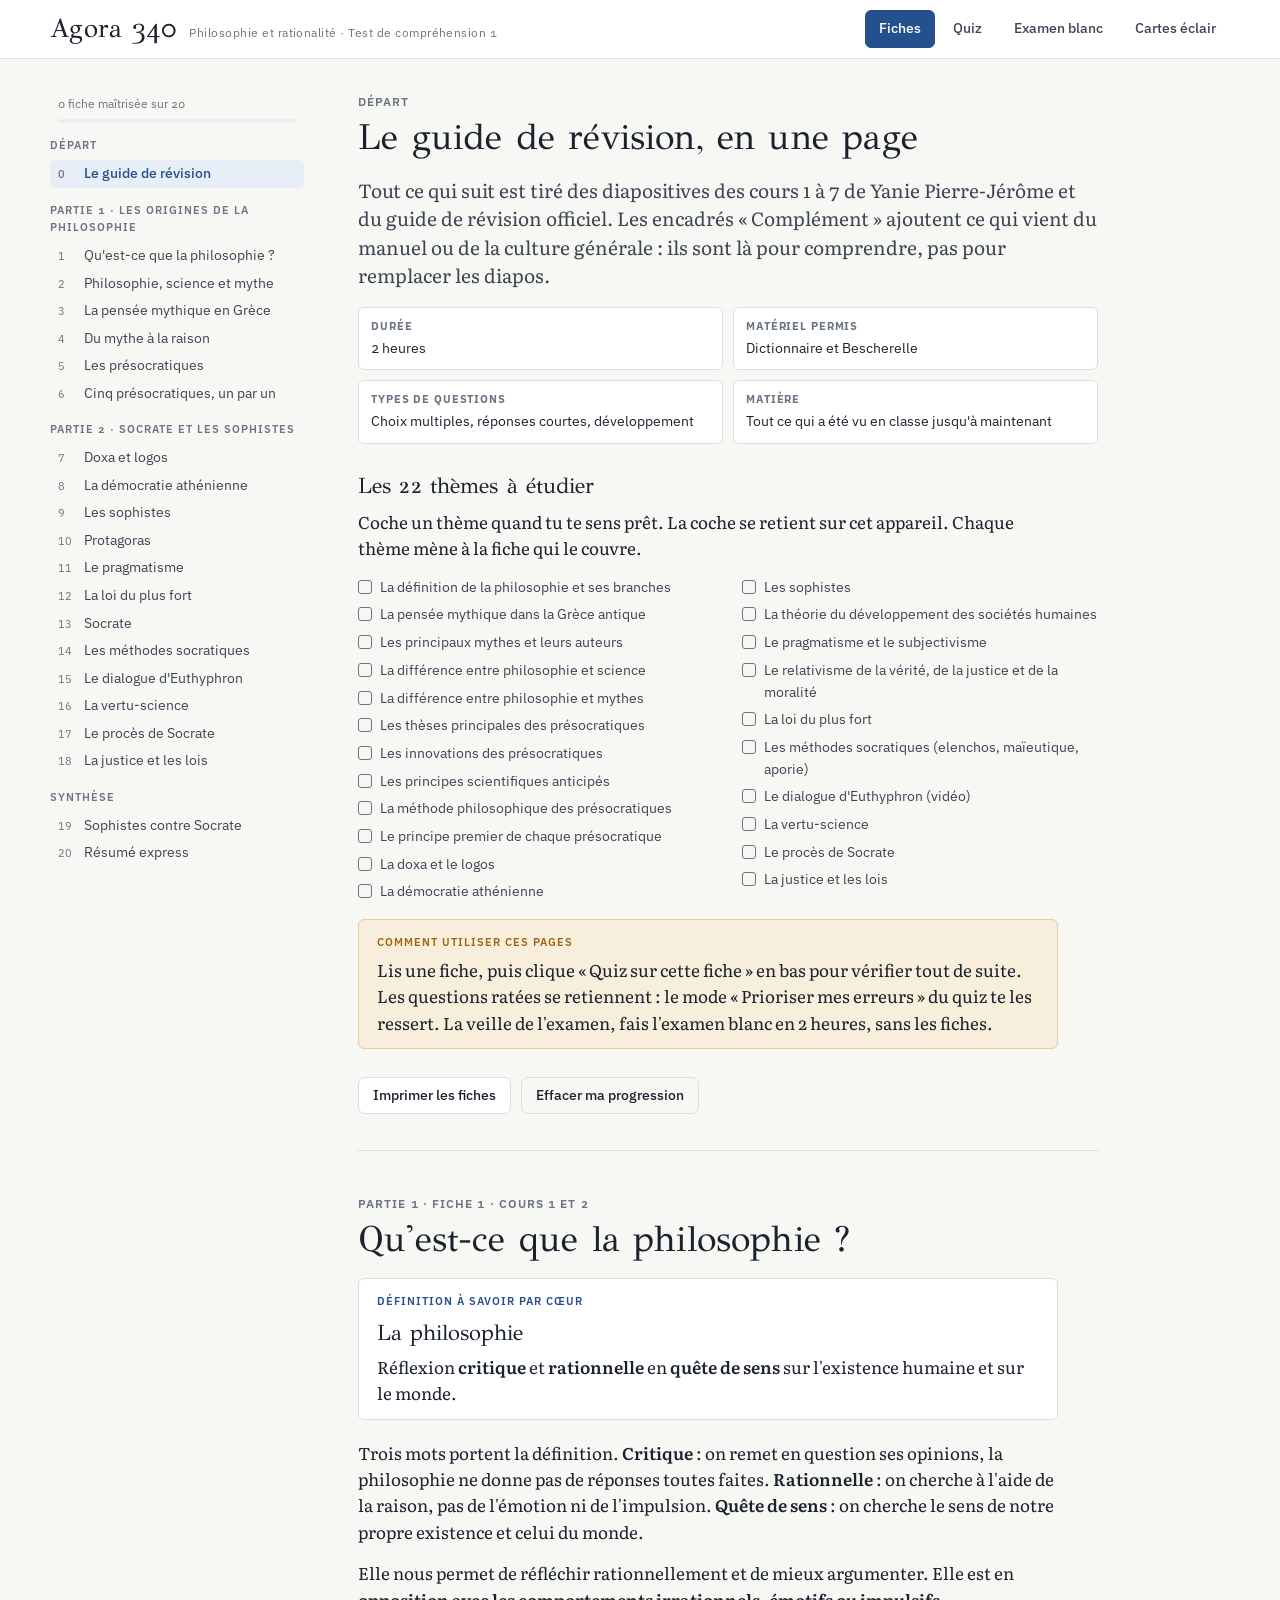
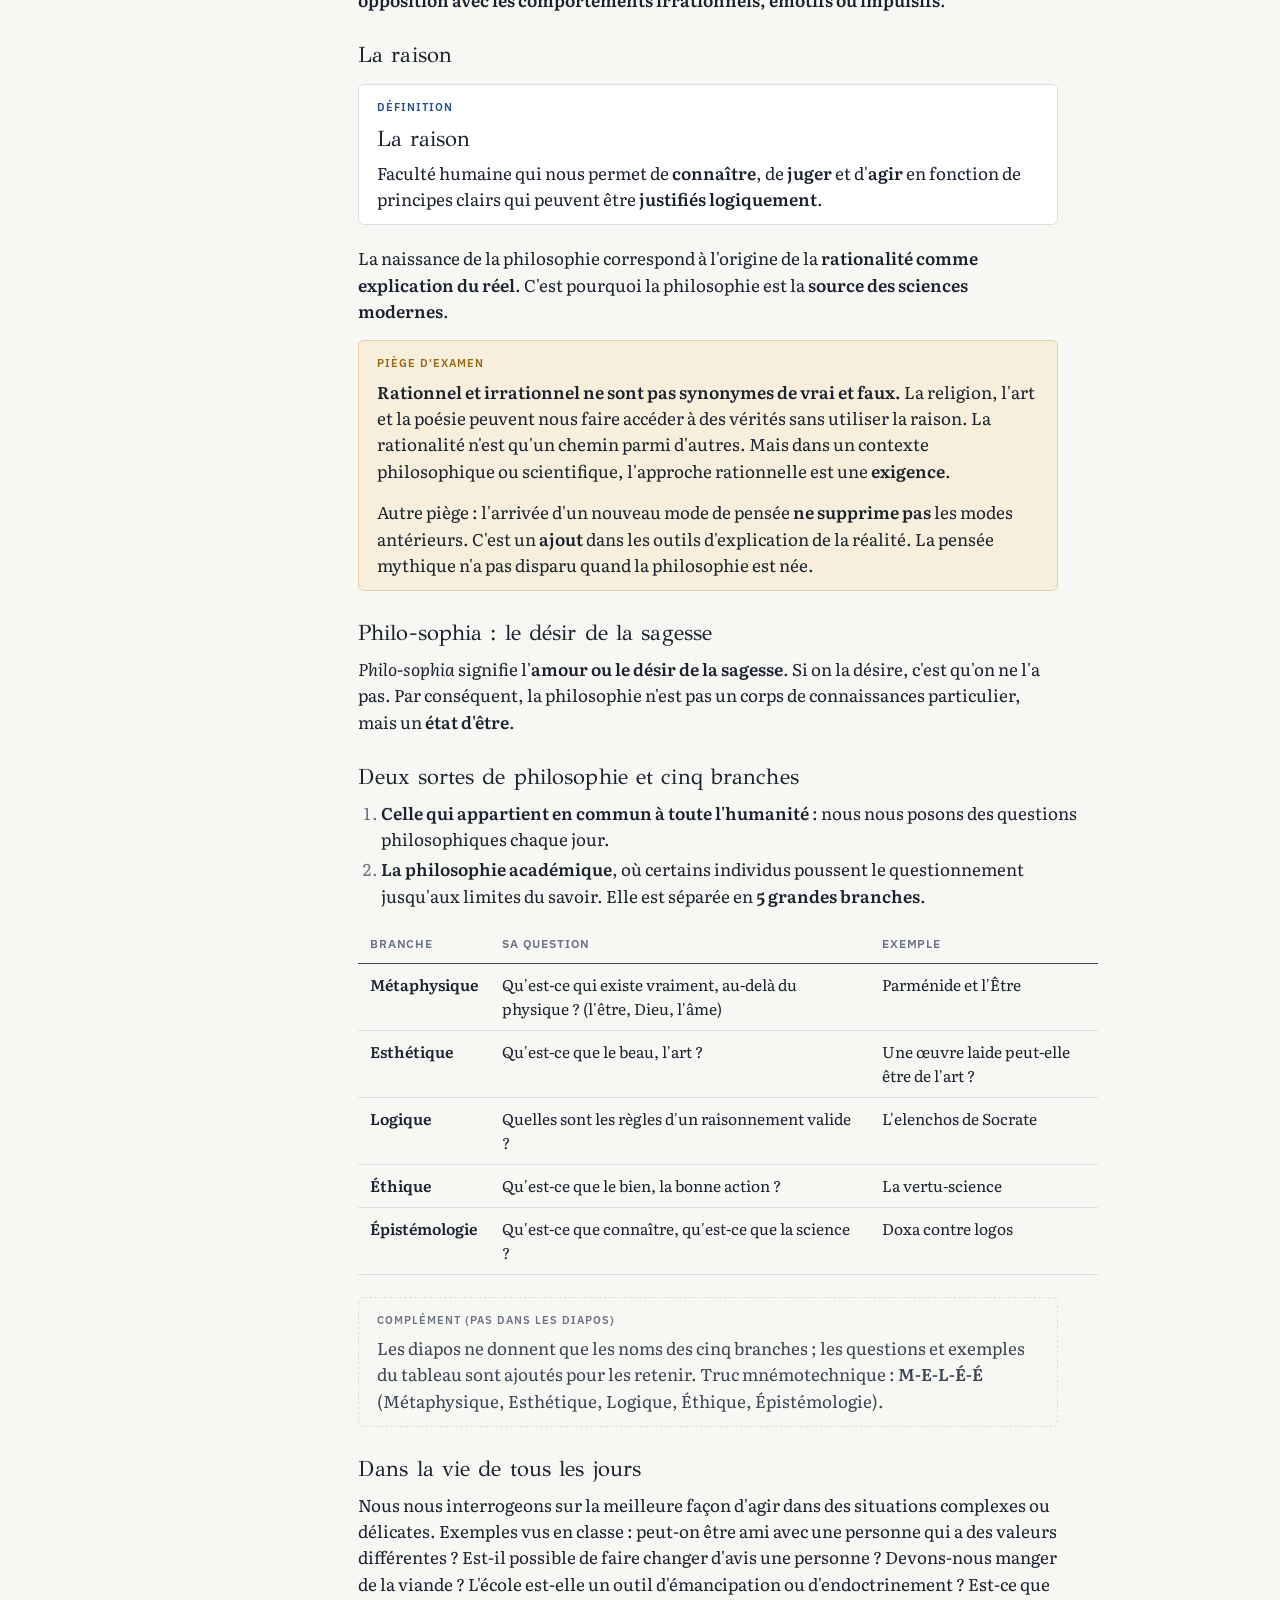
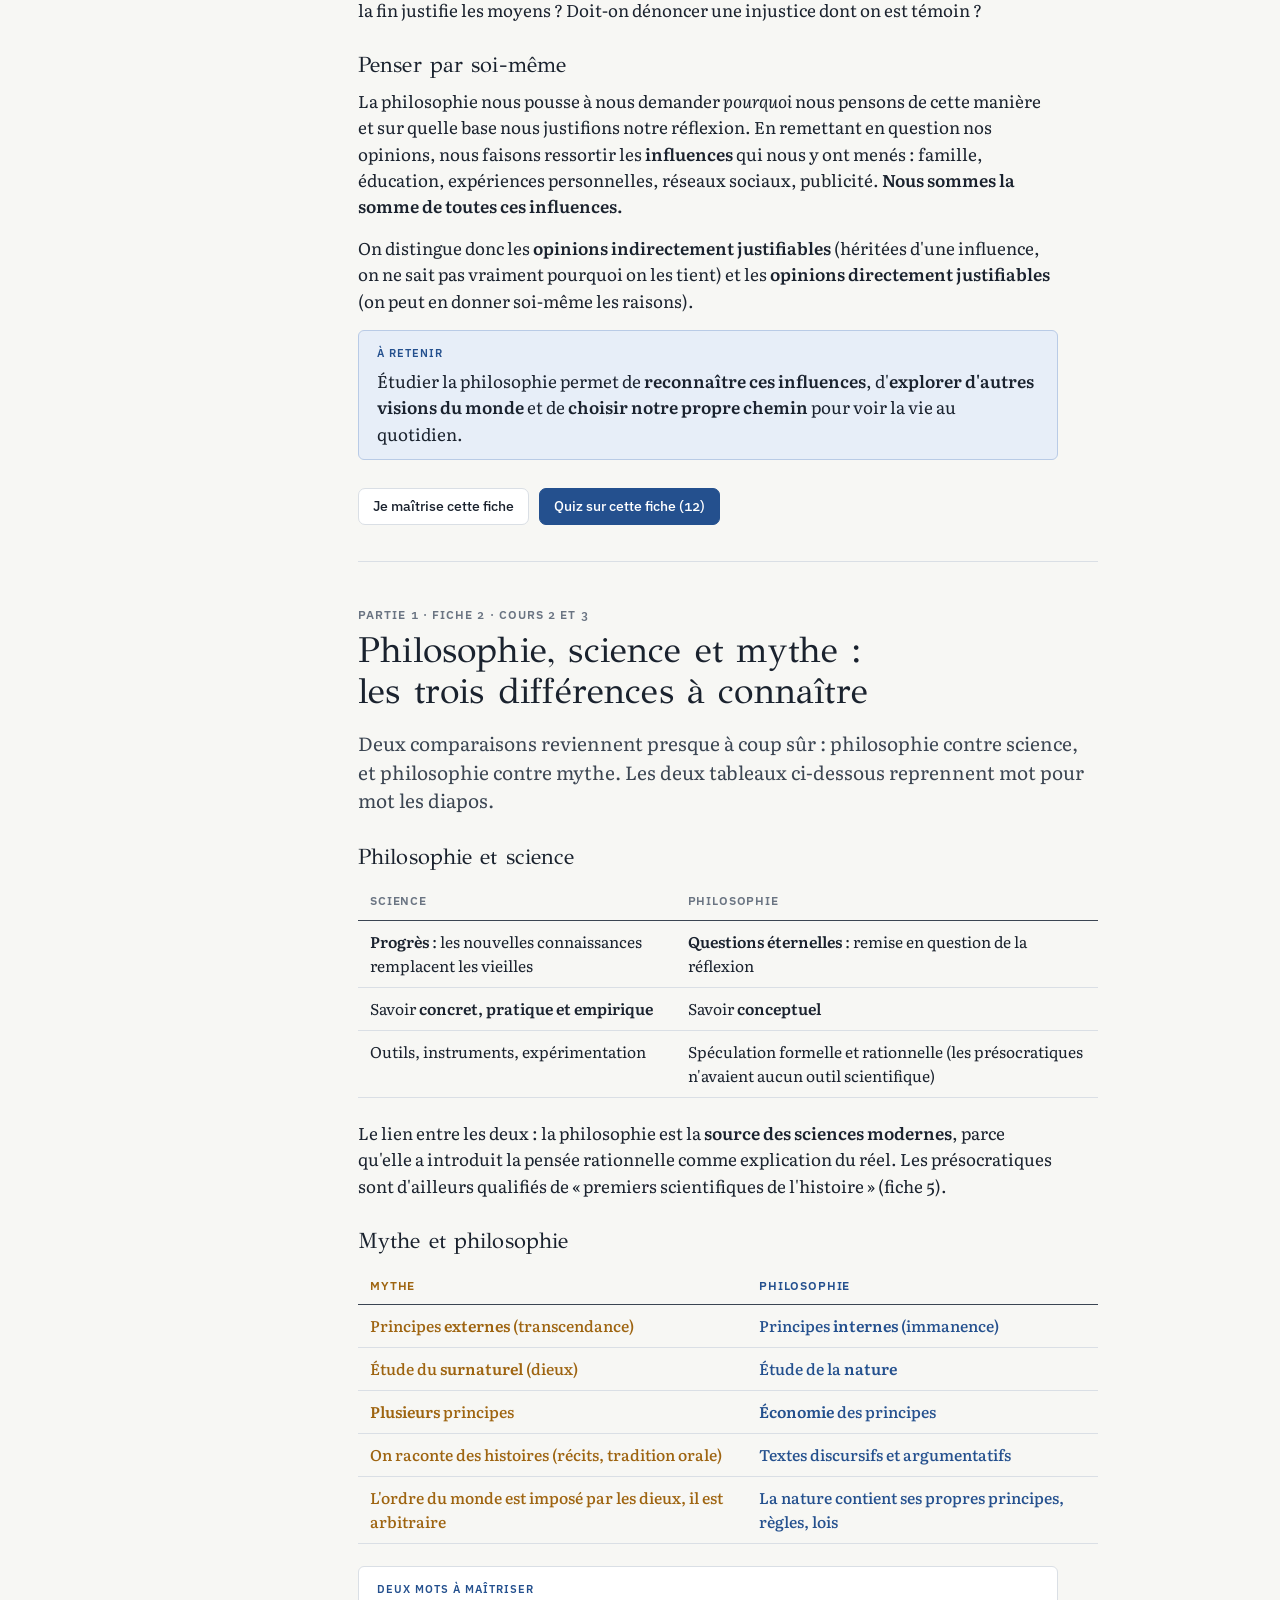
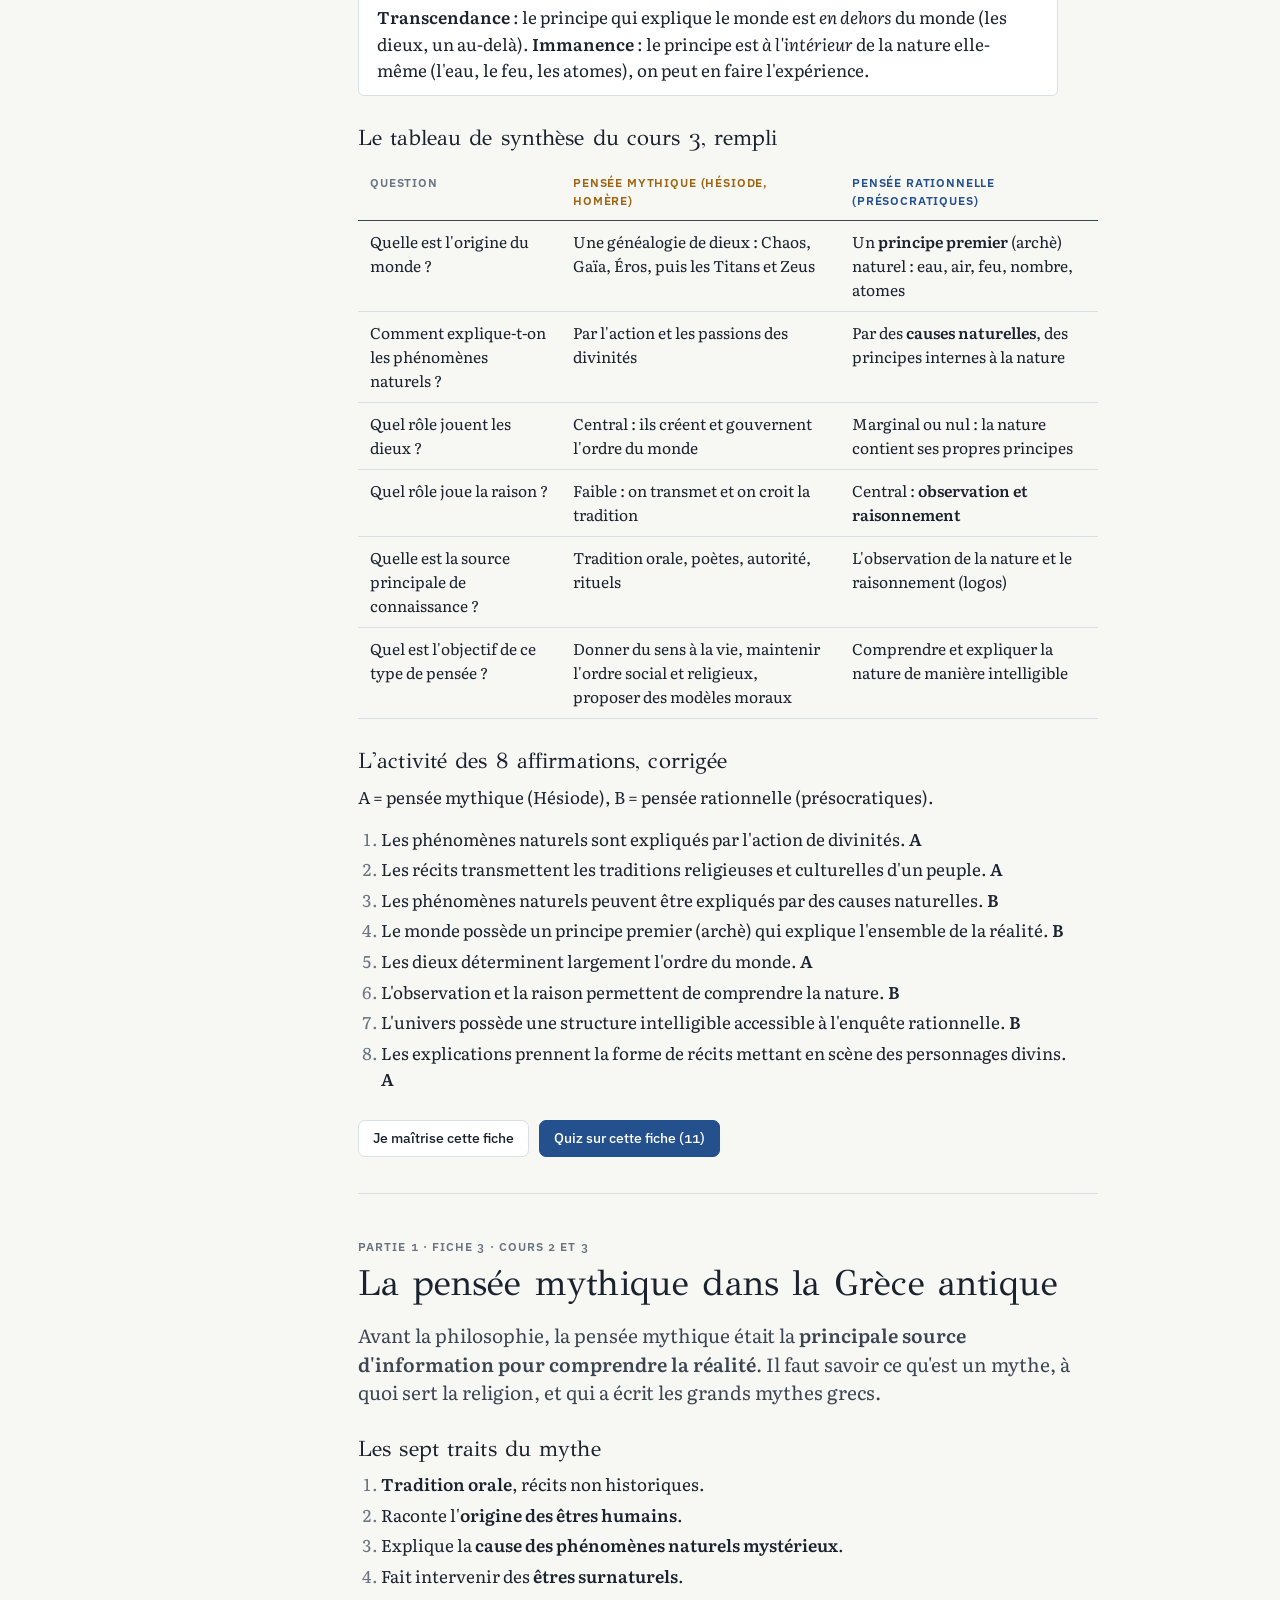
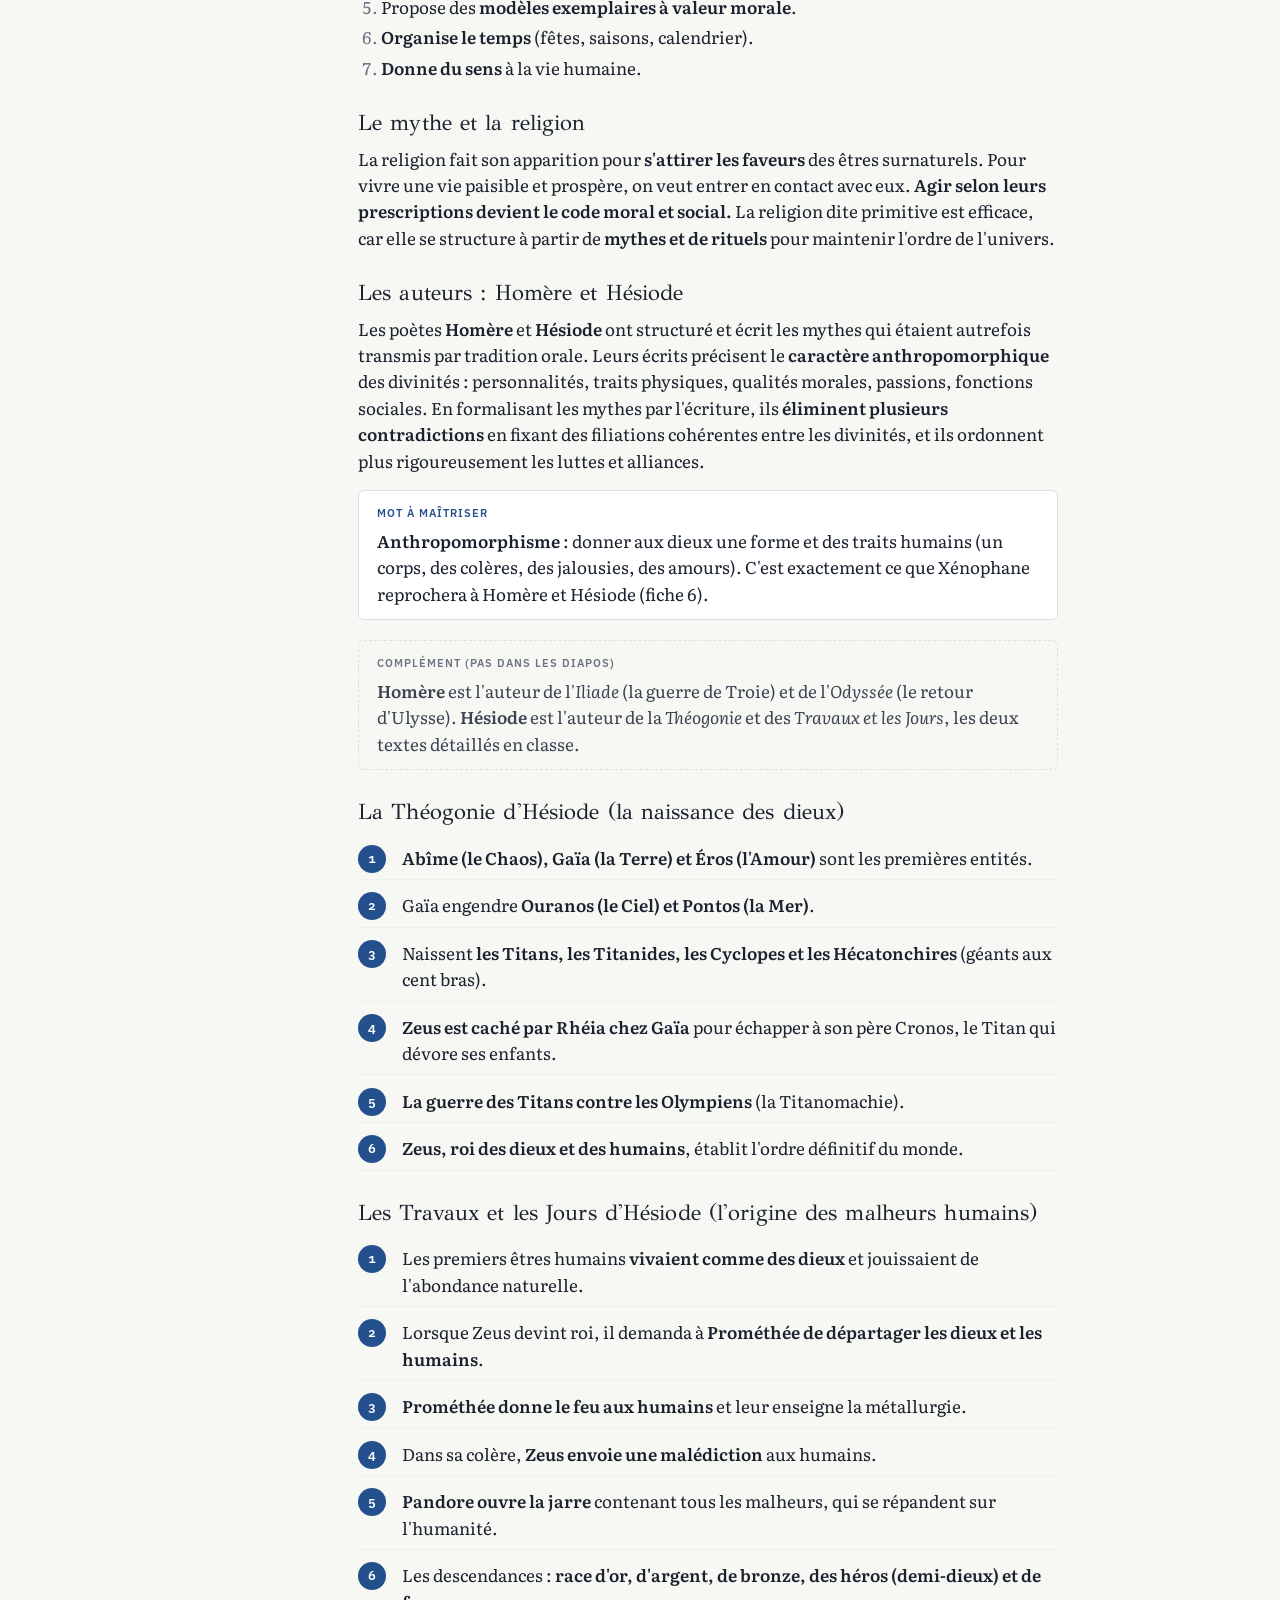
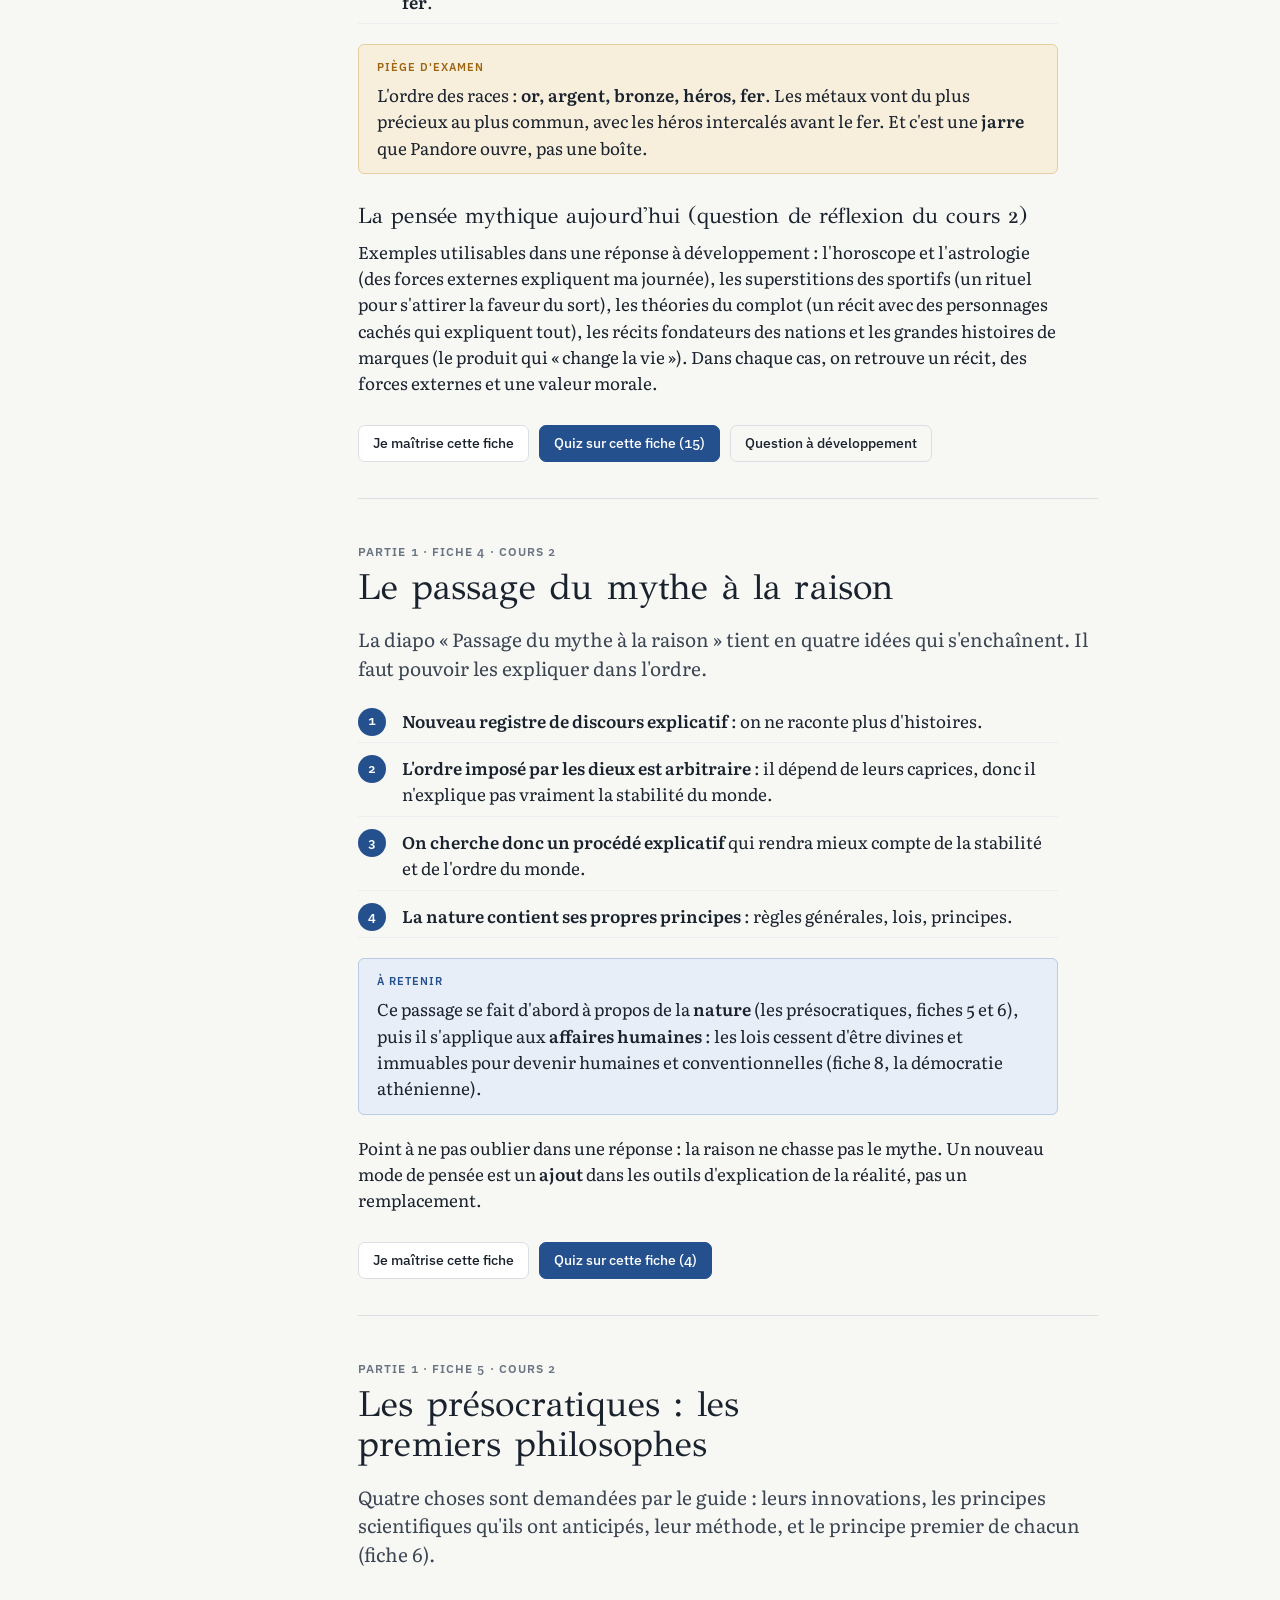
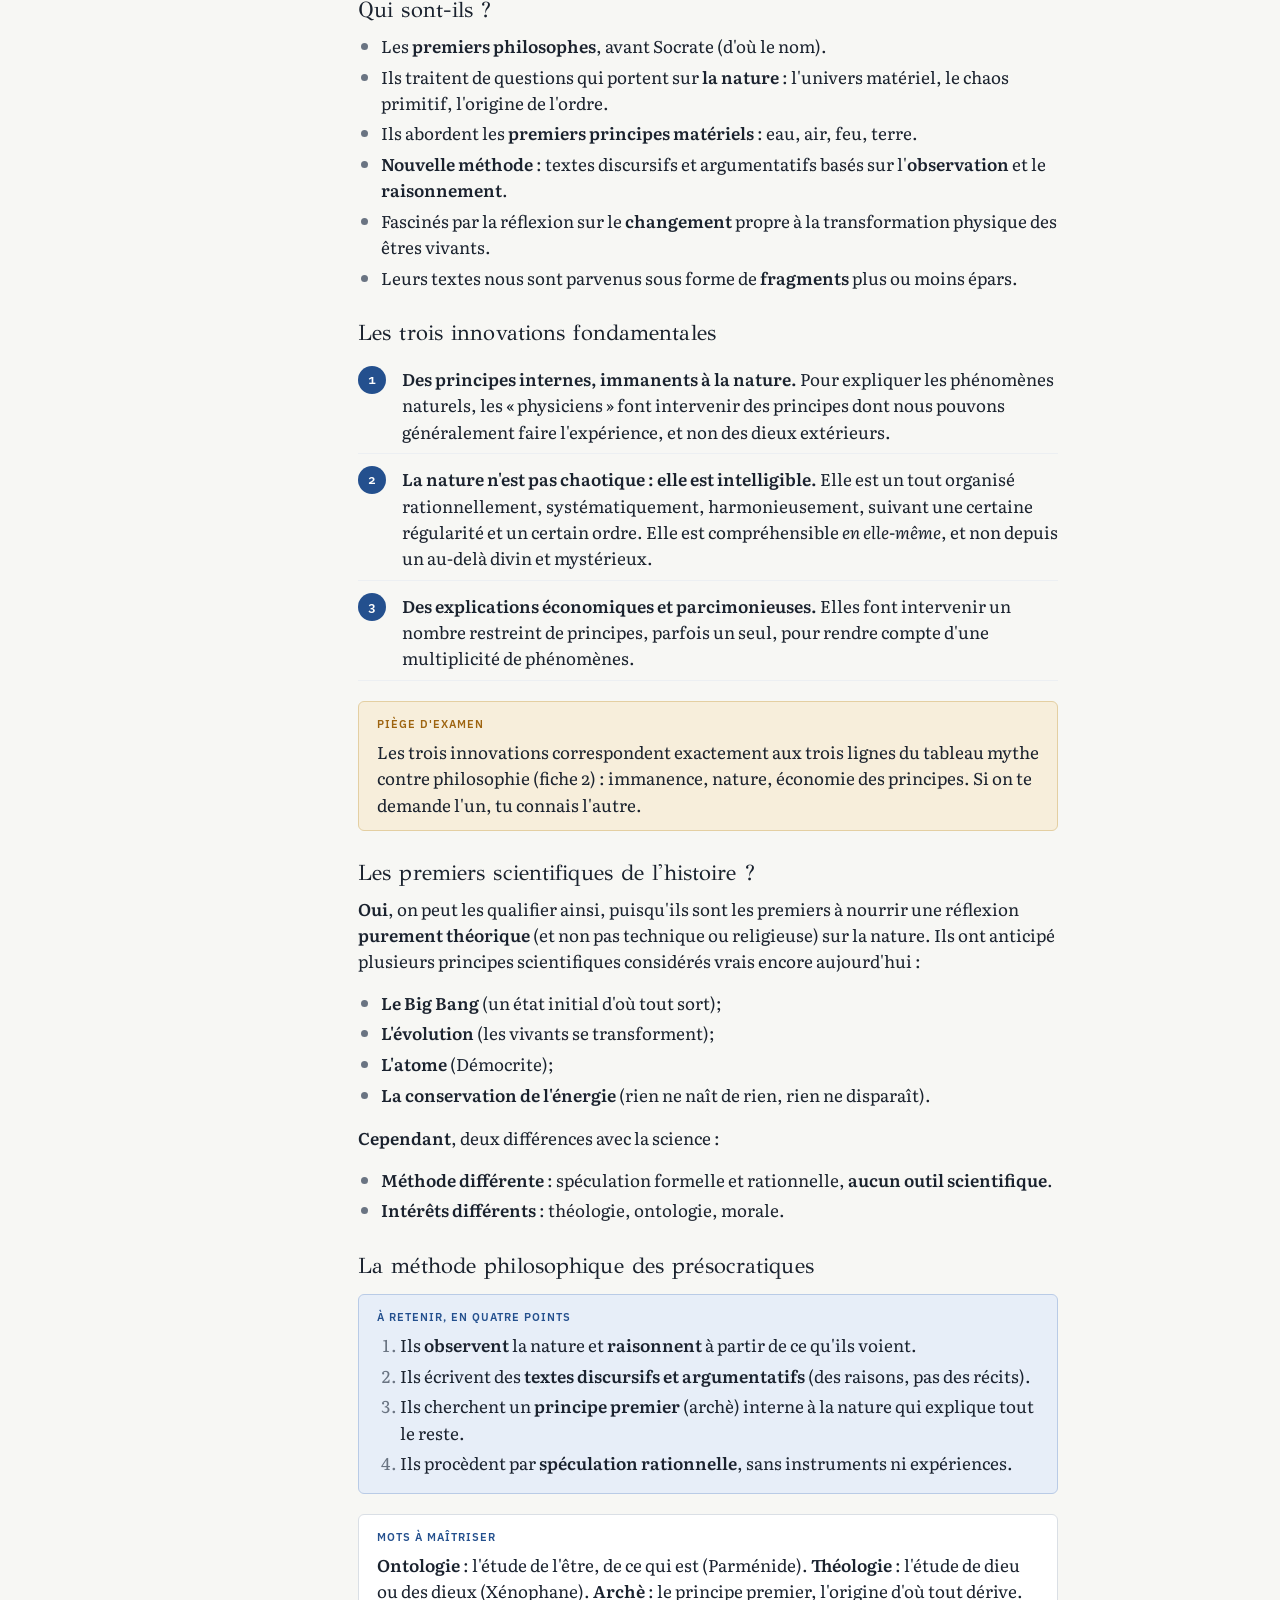
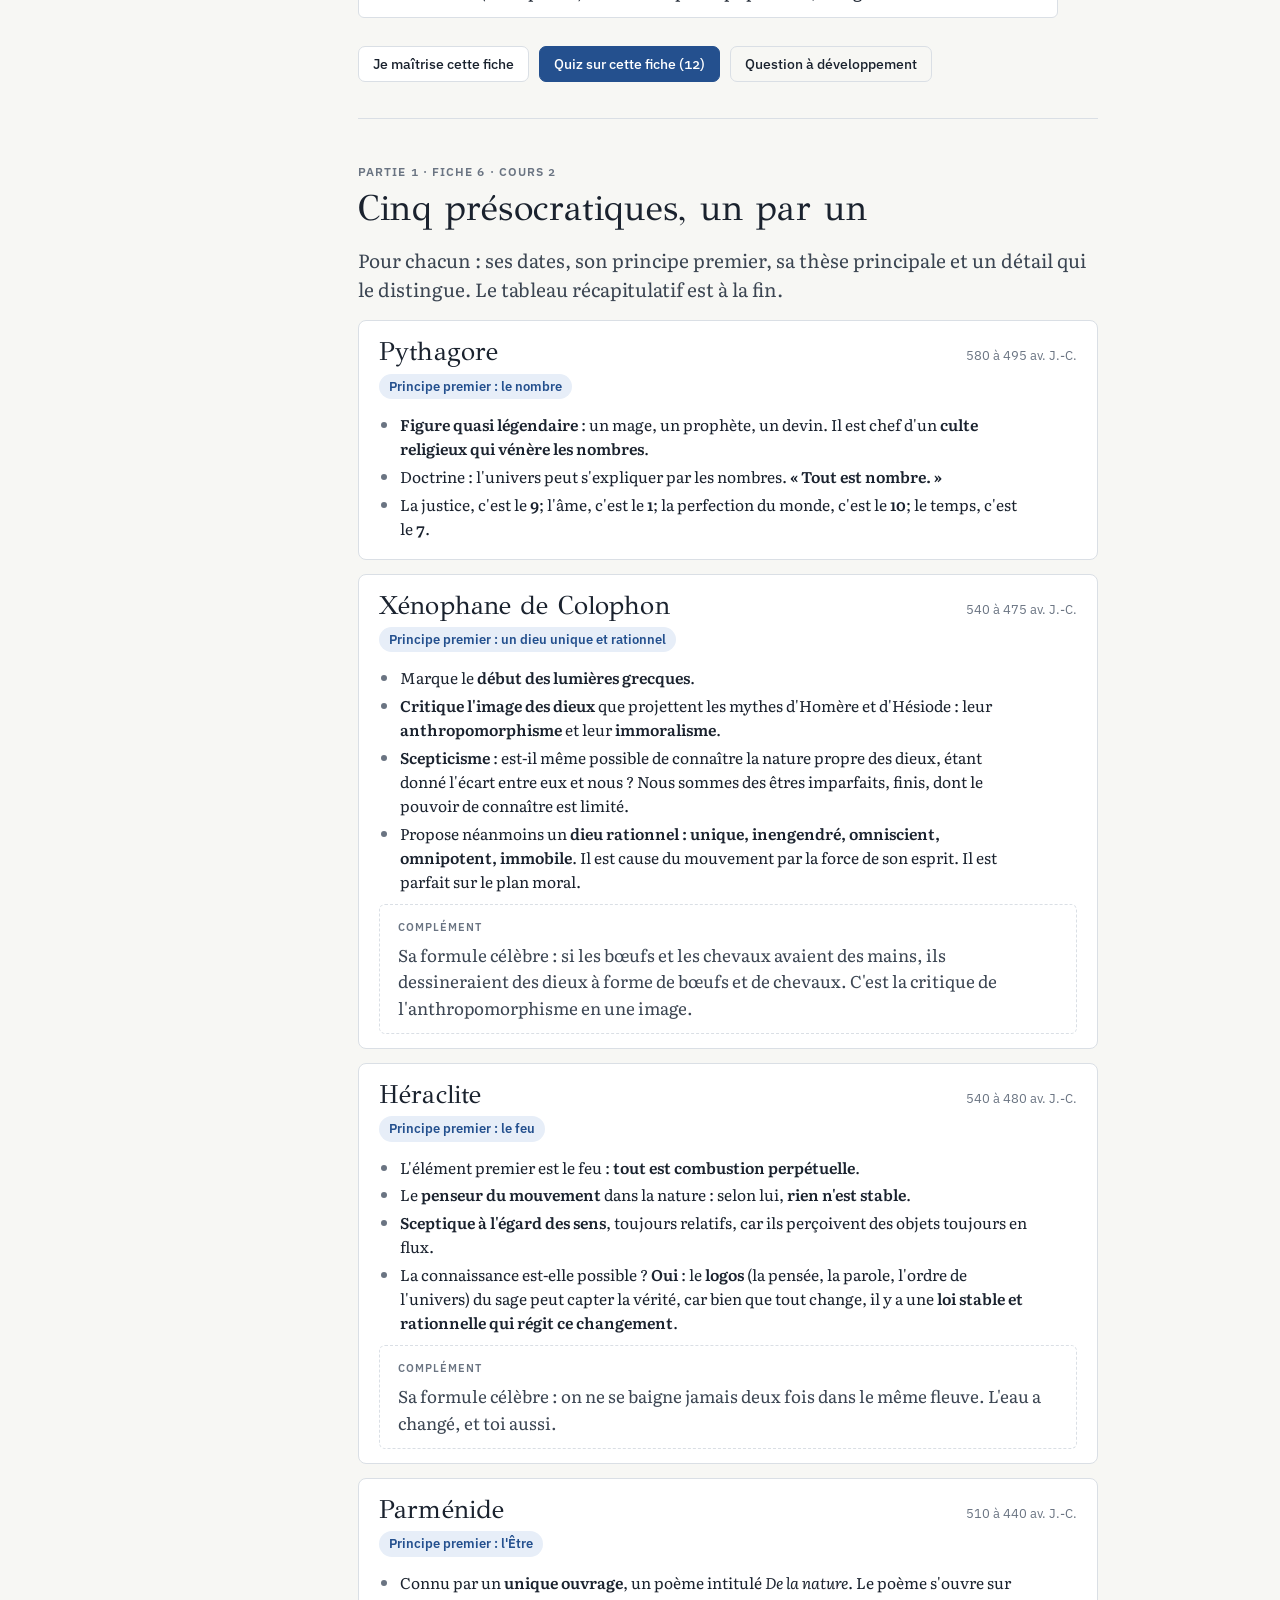
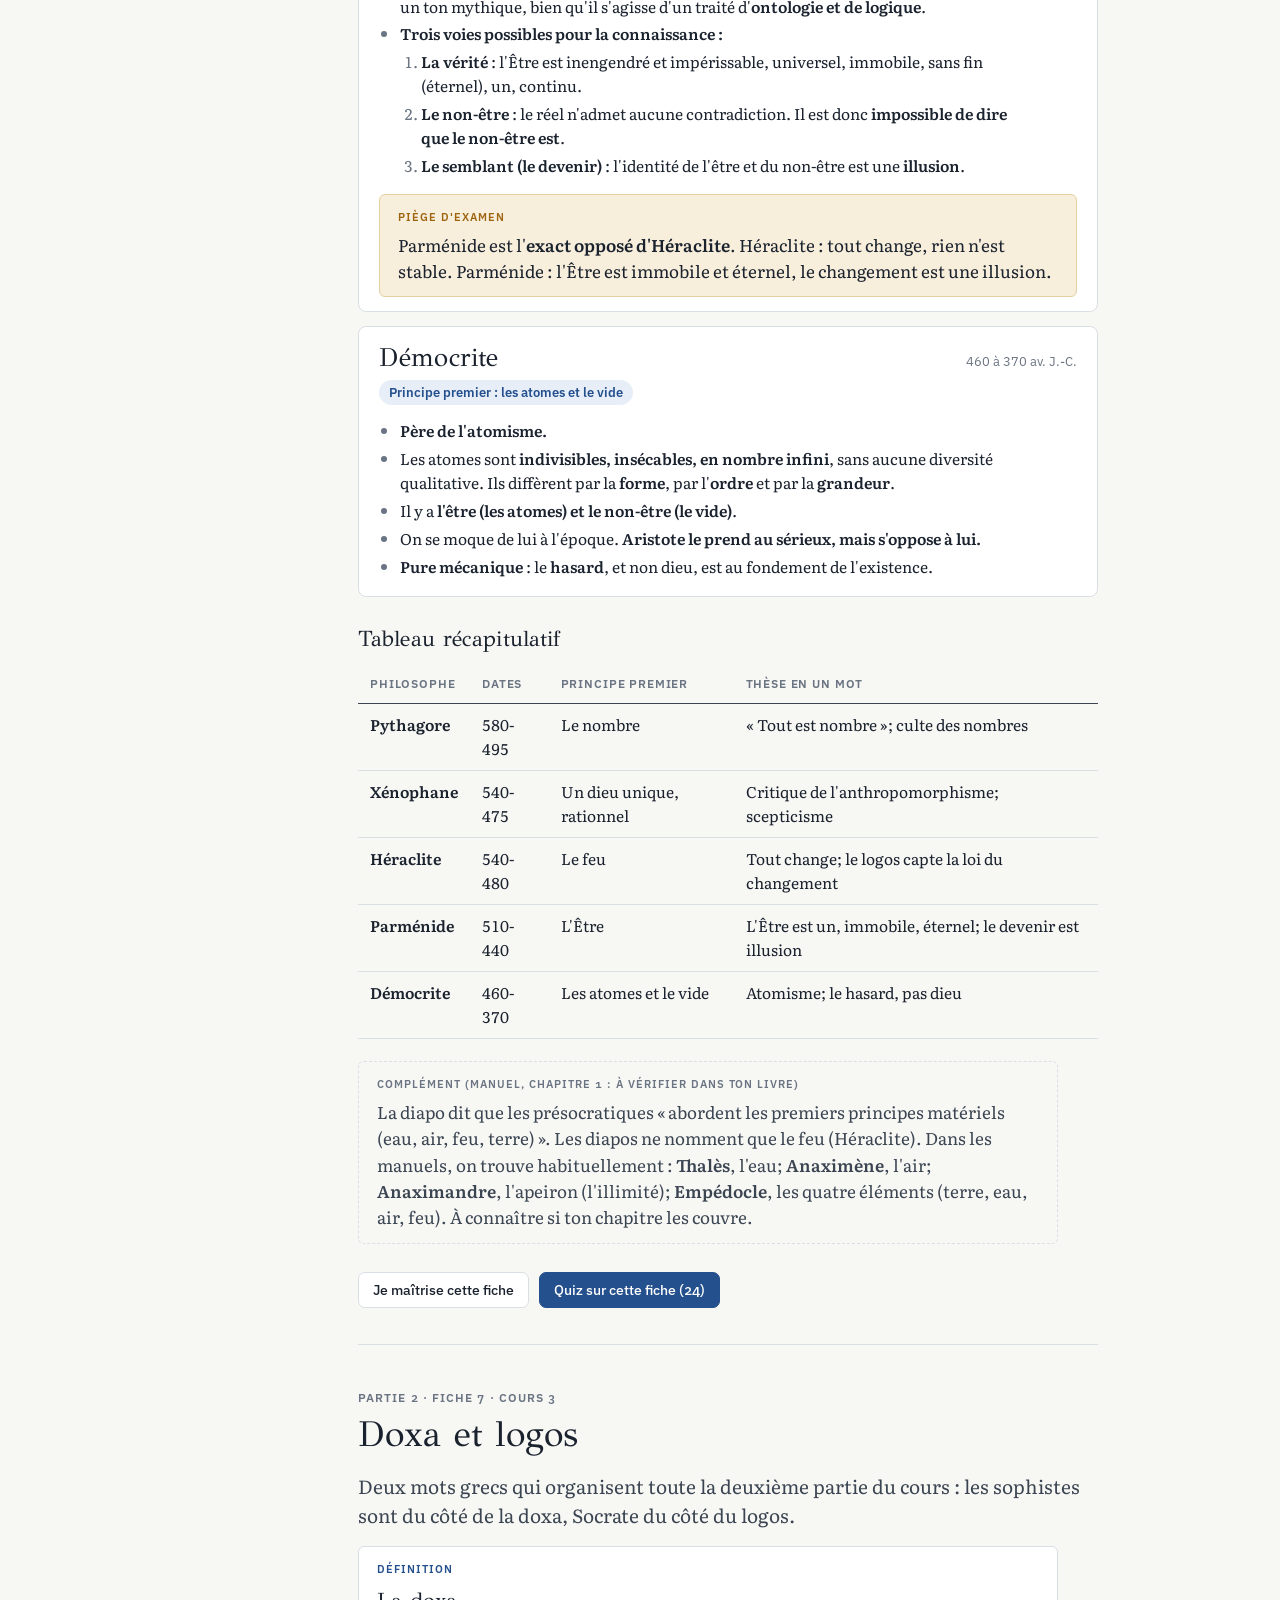
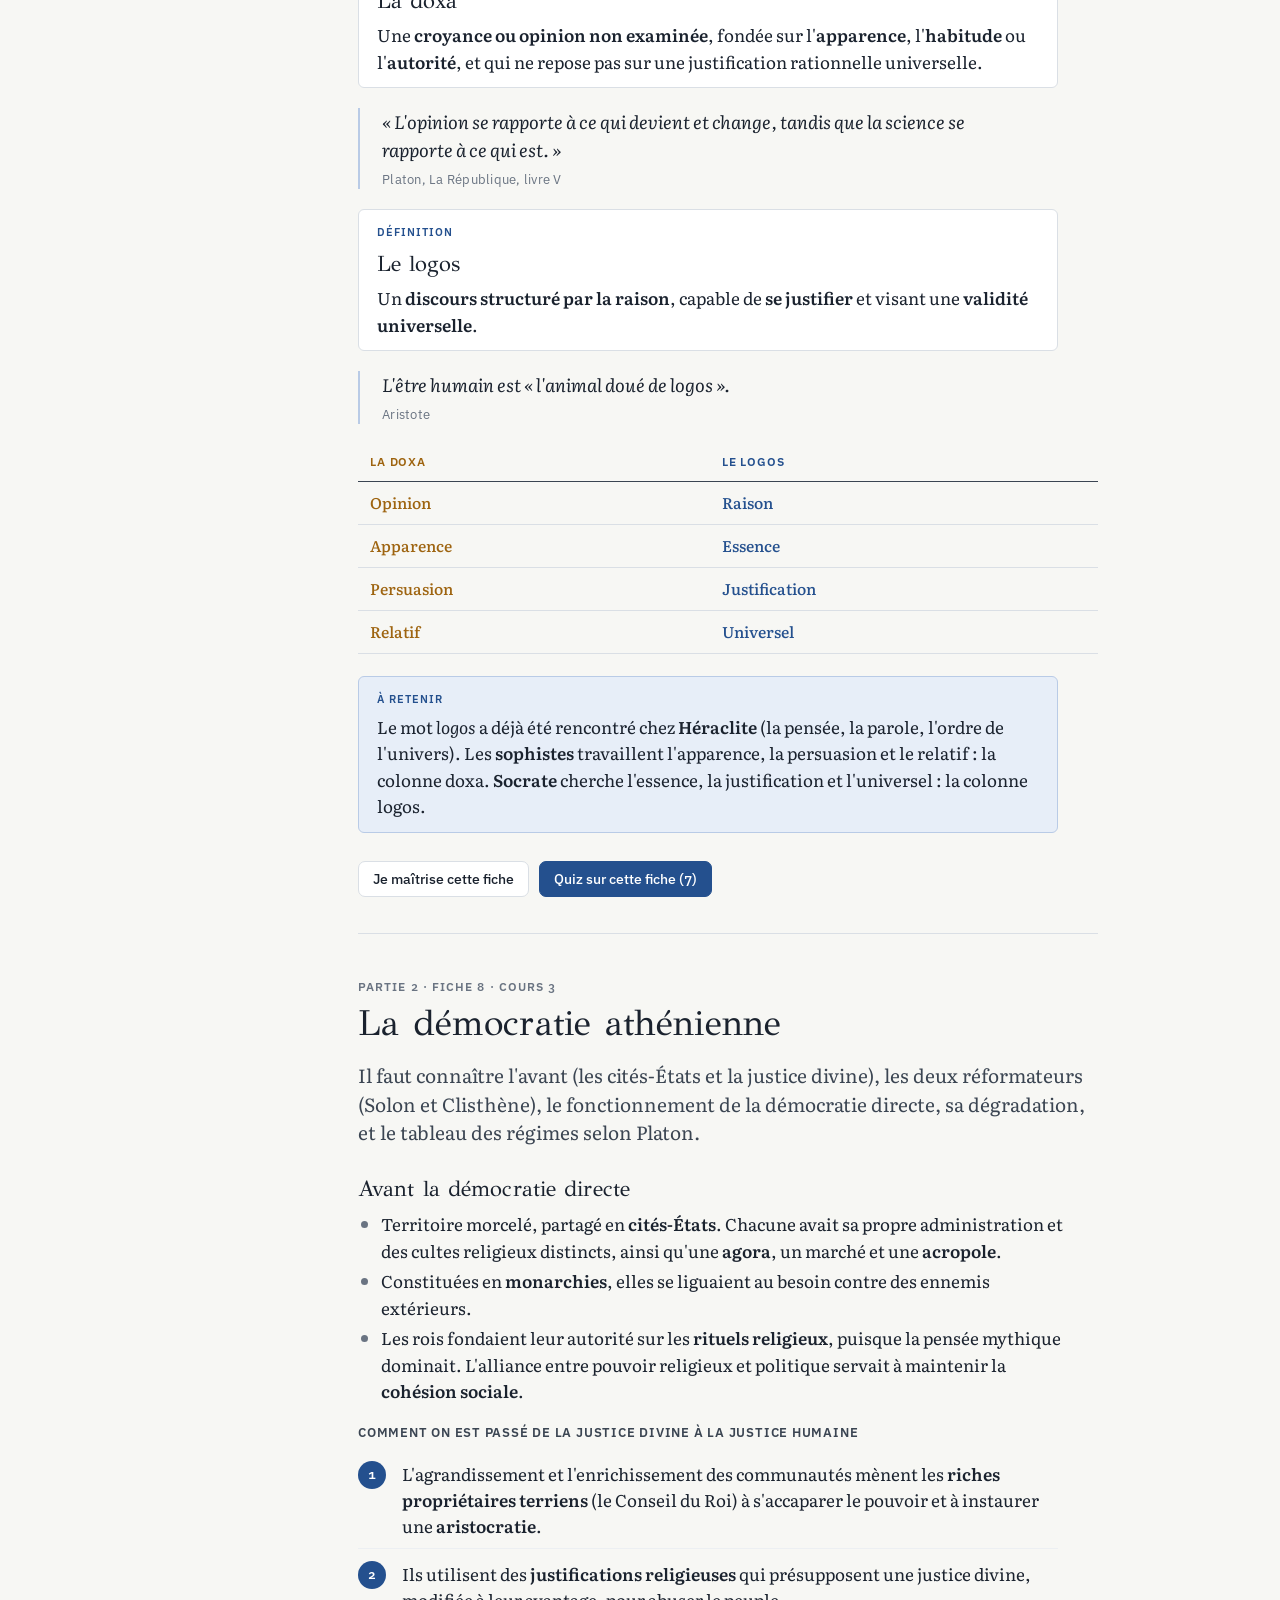
==== docs/index.html @ 63bc42fd "Agora 340 : fiches d'étude, quiz de 236 questions, examen blanc et cartes éclair pour le Test 1 de p" ====
<!doctype html>
<html lang="fr">
<head>
<meta charset="utf-8">
<meta name="viewport" content="width=device-width,initial-scale=1">
<title>Agora 340</title>
<link rel="stylesheet" href="https://fonts.googleapis.com/css2?family=GFS+Didot&family=IBM+Plex+Sans:ital,wght@0,400;0,500;0,600;1,400&family=Literata:ital,opsz,wght@0,7..72,400;0,7..72,600;1,7..72,400&display=swap">
<style>
:root{
  --bg:#F7F7F4; --surface:#FFFFFF; --ink:#1A222E; --ink-2:#3B4552; --muted:#6A7482;
  --line:#DADFE5; --line-2:#ECEFF2;
  --accent:#24508E; --accent-ink:#FFFFFF; --accent-soft:#E7EEF8; --accent-line:#B9CBE6;
  --warm:#9E6410; --warm-soft:#F7EEDB; --warm-line:#E4CFA2;
  --good:#2B7A4B; --good-soft:#E2F1E7; --bad:#B0382F; --bad-soft:#F9E4E1;
  --shadow:0 1px 2px rgba(20,30,45,.05),0 10px 28px rgba(20,30,45,.07);
  --f-display:"GFS Didot","Didot","Bodoni MT",Georgia,serif;
  --f-body:"Literata",Georgia,"Times New Roman",serif;
  --f-ui:"IBM Plex Sans",system-ui,-apple-system,"Segoe UI",Roboto,sans-serif;
  color-scheme:light;
}
@media (prefers-color-scheme:dark){
  :root:not([data-theme="light"]){
    --bg:#12161C; --surface:#1A2029; --ink:#E9ECF0; --ink-2:#C6CCD4; --muted:#909AA7;
    --line:#2B3440; --line-2:#222A34;
    --accent:#8DB4EC; --accent-ink:#0E1A2C; --accent-soft:#1E2C42; --accent-line:#33507A;
    --warm:#E3AC52; --warm-soft:#33291A; --warm-line:#5A4622;
    --good:#72C08D; --good-soft:#1B2F23; --bad:#F0918A; --bad-soft:#3B2321;
    --shadow:0 1px 2px rgba(0,0,0,.3),0 10px 28px rgba(0,0,0,.35);
    color-scheme:dark;
  }
}
:root[data-theme="dark"]{
  --bg:#12161C; --surface:#1A2029; --ink:#E9ECF0; --ink-2:#C6CCD4; --muted:#909AA7;
  --line:#2B3440; --line-2:#222A34;
  --accent:#8DB4EC; --accent-ink:#0E1A2C; --accent-soft:#1E2C42; --accent-line:#33507A;
  --warm:#E3AC52; --warm-soft:#33291A; --warm-line:#5A4622;
  --good:#72C08D; --good-soft:#1B2F23; --bad:#F0918A; --bad-soft:#3B2321;
  --shadow:0 1px 2px rgba(0,0,0,.3),0 10px 28px rgba(0,0,0,.35);
  color-scheme:dark;
}
*{box-sizing:border-box}
html{-webkit-text-size-adjust:100%}
body{margin:0;background:var(--bg);color:var(--ink);font-family:var(--f-body);font-size:17px;line-height:1.55;font-variant-numeric:oldstyle-nums}
h1,h2,h3,h4{font-family:var(--f-display);font-weight:400;line-height:1.12;margin:0;text-wrap:balance;letter-spacing:.005em}
p{margin:0 0 .9em}
ul,ol{margin:0 0 1em;padding-left:1.35em}
li{margin:.25em 0}
li::marker{color:var(--muted)}
strong{font-weight:600}
a{color:var(--accent)}
button{font:inherit;color:inherit}
.ui{font-family:var(--f-ui)}
.eyebrow{font-family:var(--f-ui);font-size:12px;font-weight:600;letter-spacing:.09em;text-transform:uppercase;color:var(--muted)}
.tnum{font-variant-numeric:tabular-nums}
:focus-visible{outline:2px solid var(--accent);outline-offset:2px}
.hidden,[hidden]{display:none!important}

/* ---------- top bar ---------- */
.topbar{position:sticky;top:0;z-index:20;background:var(--surface);border-bottom:1px solid var(--line)}
.topbar-in{max-width:1220px;margin:0 auto;padding:10px 20px;display:flex;align-items:center;gap:18px;flex-wrap:wrap}
.brand{display:flex;align-items:baseline;gap:12px;min-width:0}
.brand h1{font-size:26px;letter-spacing:.01em}
.brand .sub{font-family:var(--f-ui);font-size:12px;color:var(--muted);letter-spacing:.04em;white-space:nowrap}
.tabs{display:flex;gap:4px;margin-left:auto;font-family:var(--f-ui);flex-wrap:wrap}
.tab{border:1px solid transparent;background:transparent;padding:7px 13px;border-radius:6px;font-size:14px;font-weight:500;color:var(--ink-2);cursor:pointer}
.tab:hover{background:var(--line-2)}
.tab[aria-selected="true"]{background:var(--accent);color:var(--accent-ink);border-color:var(--accent)}
.tab .n{display:inline-block;margin-left:6px;font-size:11px;padding:1px 6px;border-radius:999px;background:rgba(255,255,255,.22)}
.tab:not([aria-selected="true"]) .n{background:var(--line-2);color:var(--muted)}

/* ---------- fiches layout ---------- */
.view{display:none}
.view.on{display:block}
.wrap{max-width:1220px;margin:0 auto;padding:26px 20px 80px;display:grid;grid-template-columns:260px minmax(0,1fr);gap:48px;align-items:start}
.toc{position:sticky;top:66px;max-height:calc(100vh - 80px);overflow:auto;font-family:var(--f-ui);font-size:13.5px;padding-right:6px;scrollbar-width:thin}
.toc .part{margin:14px 0 6px;color:var(--muted);font-size:11px;letter-spacing:.09em;text-transform:uppercase;font-weight:600}
.toc a{display:flex;align-items:baseline;gap:8px;color:var(--ink-2);text-decoration:none;padding:5px 8px;border-radius:5px;line-height:1.3}
.toc a:hover{background:var(--line-2)}
.toc a.cur{background:var(--accent-soft);color:var(--accent);font-weight:500}
.toc a .num{color:var(--muted);font-size:11px;min-width:18px;font-variant-numeric:tabular-nums}
.toc a.done .num{color:var(--good)}
.toc a.done .num::after{content:" ✓"}
.toc-progress{margin:10px 8px 0;font-size:12px;color:var(--muted)}
.toc-progress .bar{height:4px;background:var(--line-2);border-radius:2px;margin-top:6px;overflow:hidden}
.toc-progress .bar i{display:block;height:100%;background:var(--good);width:0;transition:width .3s}
.btn.toc-btn{display:none}
.article{min-width:0;max-width:74ch}
.fiche{padding:44px 0 36px;border-top:1px solid var(--line)}
.fiche:first-child{border-top:0;padding-top:8px}
.fiche h2{font-size:36px;margin:6px 0 18px}
.fiche h3{font-size:22px;margin:30px 0 10px;color:var(--ink)}
.fiche h4{font-family:var(--f-ui);font-size:13px;font-weight:600;letter-spacing:.06em;text-transform:uppercase;color:var(--ink-2);margin:22px 0 8px}
.fiche p,.fiche li{max-width:70ch}
.lead{font-size:19px;color:var(--ink-2);line-height:1.5}
.sec-actions{display:flex;gap:10px;flex-wrap:wrap;margin-top:28px;font-family:var(--f-ui)}
.btn{font-family:var(--f-ui);font-size:14px;font-weight:500;border:1px solid var(--line);background:var(--surface);color:var(--ink);padding:9px 14px;border-radius:7px;cursor:pointer;line-height:1.2;display:inline-flex;align-items:center;gap:8px}
.btn:hover{border-color:var(--accent-line);background:var(--accent-soft)}
.btn.primary{background:var(--accent);color:var(--accent-ink);border-color:var(--accent)}
.btn.primary:hover{filter:brightness(1.08)}
.btn.done{background:var(--good-soft);border-color:var(--good);color:var(--good)}
.btn.ghost{background:transparent}
.btn:disabled{opacity:.5;cursor:default}
.btn.sm{padding:6px 10px;font-size:13px}

/* ---------- content blocks ---------- */
.def,.retenir,.piege,.compl,.note{margin:16px 0 20px;padding:14px 18px 12px;border-radius:6px;max-width:70ch}
.def{background:var(--surface);border:1px solid var(--line)}
.retenir{background:var(--accent-soft);border:1px solid var(--accent-line)}
.piege{background:var(--warm-soft);border:1px solid var(--warm-line)}
.compl{background:transparent;border:1px dashed var(--line);color:var(--ink-2)}
.note{background:var(--line-2)}
.blabel{font-family:var(--f-ui);font-size:11px;font-weight:600;letter-spacing:.09em;text-transform:uppercase;margin:0 0 6px;display:block}
.def .blabel{color:var(--accent)}
.retenir .blabel{color:var(--accent)}
.piege .blabel{color:var(--warm)}
.compl .blabel,.note .blabel{color:var(--muted)}
.def p:last-child,.retenir p:last-child,.piege p:last-child,.compl p:last-child,.note p:last-child,.def ul:last-child,.retenir ul:last-child,.piege ul:last-child,.compl ul:last-child,.note ol:last-child,.note ul:last-child,.retenir ol:last-child{margin-bottom:0}
.def .term{font-family:var(--f-display);font-size:22px;display:block;margin-bottom:4px}
blockquote.cit{margin:18px 0 20px;padding:0 0 0 22px;border-left:2px solid var(--accent-line);font-style:italic;font-size:18px;color:var(--ink);max-width:66ch}
blockquote.cit cite{display:block;font-style:normal;font-family:var(--f-ui);font-size:12.5px;color:var(--muted);margin-top:6px;letter-spacing:.02em}
.kv{display:grid;grid-template-columns:max-content 1fr;gap:6px 18px;margin:12px 0 18px;font-size:16px}
.kv dt{font-family:var(--f-ui);font-size:12.5px;font-weight:600;color:var(--muted);letter-spacing:.04em;text-transform:uppercase;padding-top:3px}
.kv dd{margin:0}
.tbl-wrap{overflow-x:auto;margin:14px 0 22px;max-width:100%}
table{border-collapse:collapse;width:100%;font-size:15.5px;min-width:480px}
th,td{text-align:left;vertical-align:top;padding:9px 12px;border-bottom:1px solid var(--line)}
th{font-family:var(--f-ui);font-size:12px;font-weight:600;letter-spacing:.07em;text-transform:uppercase;color:var(--muted);border-bottom:1px solid var(--ink-2)}
th.m,td.m{color:var(--warm)} th.r,td.r{color:var(--accent)}
td.m,td.r{font-weight:500}
tr.hd td{background:var(--line-2);font-family:var(--f-ui);font-weight:600;font-size:13px}
.two{display:grid;grid-template-columns:1fr 1fr;gap:14px;margin:14px 0 20px}
.two .col{border:1px solid var(--line);border-radius:6px;padding:12px 16px;background:var(--surface)}
.two .col h5{margin:0 0 8px;font-family:var(--f-ui);font-size:12px;letter-spacing:.08em;text-transform:uppercase}
.two .col.m h5{color:var(--warm)} .two .col.r h5{color:var(--accent)}
.two ul{margin:0;padding-left:1.1em;font-size:15.5px}
.persons{display:grid;grid-template-columns:1fr;gap:14px;margin:16px 0 22px}
.person{border:1px solid var(--line);border-radius:8px;background:var(--surface);padding:16px 20px 14px}
.person .ph{display:flex;align-items:baseline;justify-content:space-between;gap:12px;flex-wrap:wrap;margin-bottom:4px}
.person .ph h3{margin:0;font-size:26px}
.person .dates{font-family:var(--f-ui);font-size:13px;color:var(--muted);font-variant-numeric:tabular-nums}
.pill{display:inline-block;font-family:var(--f-ui);font-size:12.5px;font-weight:600;padding:3px 10px;border-radius:999px;background:var(--accent-soft);color:var(--accent);margin:2px 0 8px}
.pill.w{background:var(--warm-soft);color:var(--warm)}
.person ul{margin:6px 0 0;font-size:15.5px}
.steps{counter-reset:s;list-style:none;padding:0;margin:12px 0 20px;max-width:70ch}
.steps li{counter-increment:s;position:relative;padding:8px 0 8px 44px;border-bottom:1px solid var(--line-2)}
.steps li::before{content:counter(s);position:absolute;left:0;top:8px;width:28px;height:28px;border-radius:50%;background:var(--accent);color:var(--accent-ink);font-family:var(--f-ui);font-weight:600;font-size:13px;display:flex;align-items:center;justify-content:center}
.steps li b{font-weight:600}
.tl{list-style:none;padding:0;margin:12px 0 20px}
.tl li{display:grid;grid-template-columns:110px minmax(0,1fr);gap:14px;padding:8px 0;border-bottom:1px solid var(--line-2)}
.tl .d{font-family:var(--f-ui);font-size:13px;font-weight:600;color:var(--accent);font-variant-numeric:tabular-nums;padding-top:3px}
.chk{list-style:none;padding:0;margin:10px 0 0;columns:2;column-gap:28px;font-family:var(--f-ui);font-size:14px}
.chk li{break-inside:avoid;margin:0 0 6px}
.chk a{color:var(--ink-2);text-decoration:none;display:flex;gap:8px;align-items:baseline}
.chk a:hover{color:var(--accent)}
.chk a .box{width:14px;height:14px;border:1.5px solid var(--muted);border-radius:3px;flex:none;position:relative;top:2px}
.chk a.done .box{background:var(--good);border-color:var(--good)}
.chk a.done{color:var(--muted);text-decoration:line-through}
.modal{display:grid;grid-template-columns:repeat(2,1fr);gap:10px;margin:14px 0 6px;font-family:var(--f-ui);font-size:14px}
.modal div{border:1px solid var(--line);border-radius:6px;padding:10px 12px;background:var(--surface)}
.modal b{display:block;font-size:11px;letter-spacing:.08em;text-transform:uppercase;color:var(--muted);margin-bottom:3px}
.grid-quotes{display:grid;grid-template-columns:1fr;gap:10px;margin:12px 0 20px}
.q-item{border:1px solid var(--line);border-radius:6px;padding:10px 14px;background:var(--surface);font-size:15.5px}
.q-item i{display:block;font-style:italic}
.q-item small{font-family:var(--f-ui);color:var(--muted);font-size:12.5px}
.dates-grid{display:grid;grid-template-columns:repeat(auto-fill,minmax(180px,1fr));gap:8px;margin:12px 0 20px;font-family:var(--f-ui);font-size:14px}
.dates-grid div{border:1px solid var(--line);border-radius:6px;padding:8px 10px;background:var(--surface)}
.dates-grid b{font-variant-numeric:tabular-nums;color:var(--accent);display:block;font-size:13px}

/* ---------- quiz ---------- */
.qwrap{max-width:780px;margin:0 auto;padding:28px 20px 90px}
.card{background:var(--surface);border:1px solid var(--line);border-radius:10px;padding:22px 26px;box-shadow:var(--shadow)}
.card + .card{margin-top:16px}
.card h2{font-size:30px;margin-bottom:6px}
.card .lead{margin-bottom:14px}
.chips{display:flex;flex-wrap:wrap;gap:8px;margin:8px 0 16px}
.chip{font-family:var(--f-ui);font-size:13.5px;font-weight:500;border:1px solid var(--line);background:var(--surface);color:var(--ink-2);padding:6px 12px;border-radius:999px;cursor:pointer;user-select:none}
.chip[aria-pressed="true"]{background:var(--accent-soft);border-color:var(--accent);color:var(--accent)}
.chip .cnt{color:var(--muted);font-weight:400;margin-left:4px}
.field{margin:8px 0 14px;font-family:var(--f-ui);font-size:14px}
.field label{display:block;font-weight:600;font-size:12px;letter-spacing:.07em;text-transform:uppercase;color:var(--muted);margin-bottom:6px}
select,textarea{font:inherit;color:var(--ink);background:var(--surface);border:1px solid var(--line);border-radius:6px;padding:8px 10px}
textarea{width:100%;min-height:110px;font-family:var(--f-body);font-size:16px;line-height:1.5;resize:vertical}
.row{display:flex;gap:10px;flex-wrap:wrap;align-items:center}
.progress{height:5px;background:var(--line-2);border-radius:3px;overflow:hidden;margin:0 0 18px}
.progress i{display:block;height:100%;background:var(--accent);width:0;transition:width .25s}
.qhead{display:flex;justify-content:space-between;gap:12px;flex-wrap:wrap;align-items:baseline;margin-bottom:10px}
.qtype{font-family:var(--f-ui);font-size:11.5px;font-weight:600;letter-spacing:.08em;text-transform:uppercase;padding:3px 8px;border-radius:4px;background:var(--line-2);color:var(--ink-2)}
.qtext{font-size:21px;line-height:1.4;margin:6px 0 18px;text-wrap:pretty}
.opts{display:grid;gap:8px}
.opt{font-family:var(--f-ui);font-size:15.5px;text-align:left;border:1px solid var(--line);background:var(--surface);border-radius:8px;padding:11px 14px 11px 44px;cursor:pointer;position:relative;line-height:1.35}
.opt .k{position:absolute;left:12px;top:10px;width:22px;height:22px;border-radius:50%;border:1px solid var(--line);font-size:12px;font-weight:600;display:flex;align-items:center;justify-content:center;color:var(--muted)}
.opt:hover:not(:disabled){border-color:var(--accent);background:var(--accent-soft)}
.opt:disabled{cursor:default}
.opt.ok{border-color:var(--good);background:var(--good-soft)}
.opt.ok .k{background:var(--good);color:#fff;border-color:var(--good)}
.opt.ko{border-color:var(--bad);background:var(--bad-soft)}
.opt.ko .k{background:var(--bad);color:#fff;border-color:var(--bad)}
.opt.sel{border-color:var(--accent);background:var(--accent-soft)}
.opt.sel .k{background:var(--accent);color:var(--accent-ink);border-color:var(--accent)}
.fb{margin-top:16px;padding:14px 16px;border-radius:8px;font-size:15.5px;border:1px solid var(--line)}
.fb.ok{background:var(--good-soft);border-color:var(--good)} .fb.ko{background:var(--bad-soft);border-color:var(--bad)}
.fb .blabel{margin-bottom:4px}
.fb.ok .blabel{color:var(--good)} .fb.ko .blabel{color:var(--bad)}
.fb p:last-child{margin-bottom:0}
.model{margin-top:14px;padding:14px 16px;border-radius:8px;background:var(--accent-soft);border:1px solid var(--accent-line);font-size:15.5px}
.model .blabel{color:var(--accent)}
.model ul,.model ol{margin-bottom:0}
.model p:last-child{margin-bottom:0}
.kw{display:flex;flex-wrap:wrap;gap:6px;margin-top:10px}
.kw span{font-family:var(--f-ui);font-size:12.5px;padding:2px 8px;border-radius:4px;background:var(--surface);border:1px solid var(--accent-line);color:var(--accent)}
.grade{display:flex;gap:8px;flex-wrap:wrap;margin-top:14px;font-family:var(--f-ui)}
.qnav{display:flex;justify-content:space-between;gap:10px;margin-top:20px;flex-wrap:wrap}
.score{display:flex;gap:14px;flex-wrap:wrap;margin:14px 0 18px}
.score div{flex:1;min-width:130px;border:1px solid var(--line);border-radius:8px;padding:12px 14px;font-family:var(--f-ui)}
.score b{display:block;font-size:30px;font-family:var(--f-display);font-weight:400;font-variant-numeric:tabular-nums;line-height:1.1}
.score small{color:var(--muted);font-size:12px;letter-spacing:.06em;text-transform:uppercase;font-weight:600}
.bygroup{list-style:none;padding:0;margin:0 0 18px;font-family:var(--f-ui);font-size:14px}
.bygroup li{display:grid;grid-template-columns:1fr 60px 120px;gap:12px;align-items:center;padding:7px 0;border-bottom:1px solid var(--line-2)}
.bygroup .bar{height:6px;background:var(--line-2);border-radius:3px;overflow:hidden}
.bygroup .bar i{display:block;height:100%;background:var(--accent)}
.missed{list-style:none;padding:0;margin:0}
.missed li{padding:10px 0;border-bottom:1px solid var(--line-2);font-size:15px}
.missed li a{font-family:var(--f-ui);font-size:13px;margin-left:8px;white-space:nowrap}
.timer{font-family:var(--f-ui);font-variant-numeric:tabular-nums;font-size:14px;color:var(--muted);padding:4px 10px;border:1px solid var(--line);border-radius:6px}
.timer.low{color:var(--bad);border-color:var(--bad)}
.exam-map{display:flex;flex-wrap:wrap;gap:5px;margin:12px 0 16px}
.exam-map button{width:30px;height:30px;border-radius:5px;border:1px solid var(--line);background:var(--surface);font-family:var(--f-ui);font-size:12px;cursor:pointer;font-variant-numeric:tabular-nums}
.exam-map button.ans{background:var(--accent-soft);border-color:var(--accent-line);color:var(--accent)}
.exam-map button.cur{outline:2px solid var(--accent)}
.corr{border-top:1px solid var(--line);padding:16px 0}
.corr .qtext{font-size:17px;margin:4px 0 8px}
.corr .you{font-family:var(--f-ui);font-size:14px;margin:4px 0}
.corr .you b{font-weight:600}
.corr .you.ok{color:var(--good)} .corr .you.ko{color:var(--bad)}
.flash{min-height:230px;display:flex;flex-direction:column;justify-content:center;cursor:pointer;text-align:center}
.flash .side{font-size:20px;line-height:1.4}
.flash .back{font-size:16px;text-align:left}
.flash .hint{font-family:var(--f-ui);font-size:12.5px;color:var(--muted);margin-top:14px;letter-spacing:.04em}
.stat-line{font-family:var(--f-ui);font-size:13px;color:var(--muted);margin-top:10px}
.empty{color:var(--muted);font-style:italic}

/* ---------- responsive ---------- */
@media (max-width:900px){
  .wrap{grid-template-columns:minmax(0,1fr);gap:20px}
  .toc{position:fixed;inset:auto 0 0 0;top:auto;max-height:70vh;background:var(--surface);border-top:1px solid var(--line);padding:14px 18px 24px;box-shadow:var(--shadow);display:none;z-index:30;border-radius:14px 14px 0 0}
  .toc.open{display:block}
  .btn.toc-btn{display:inline-flex;position:fixed;right:16px;bottom:16px;z-index:31;box-shadow:var(--shadow)}
  .fiche h2{font-size:30px}
  .two{grid-template-columns:1fr}
  .chk{columns:1}
  .tl li{grid-template-columns:minmax(0,1fr);gap:4px}
  .modal{grid-template-columns:1fr}
  .brand h1{font-size:22px}
  .brand{flex-wrap:wrap;gap:2px 10px}
  .brand .sub{white-space:normal}
  .topbar-in{gap:10px}
  .tabs{margin-left:0;width:100%}
  .tab{padding:6px 10px;font-size:13px}
  .card{padding:18px 16px}
  .qtext{font-size:19px}
  body{font-size:16px}
  .bygroup li{grid-template-columns:1fr 50px 90px}
}
@media (prefers-reduced-motion:reduce){*{transition:none!important;animation:none!important}}
@media print{
  .topbar,.toc,.toc-btn,.sec-actions,#view-quiz,#view-exam,#view-cards{display:none!important}
  .view{display:none} #view-fiches{display:block!important}
  body{background:#fff;color:#000;font-size:11.5pt}
  .wrap{display:block;padding:0;max-width:none}
  .article{max-width:none}
  .fiche{break-inside:auto;padding:18pt 0}
  .fiche h2,.fiche h3{break-after:avoid}
  .def,.retenir,.piege,.compl,.note,.person,.two .col{break-inside:avoid;box-shadow:none}
  a{color:#000;text-decoration:none}
}
</style>

</head>
<body>
<header class="topbar">
  <div class="topbar-in">
    <div class="brand">
      <h1>Agora 340</h1>
      <span class="sub">Philosophie et rationalité · Test de compréhension 1</span>
    </div>
    <nav class="tabs" role="tablist" aria-label="Sections">
      <button class="tab" role="tab" data-view="fiches" aria-selected="true">Fiches</button>
      <button class="tab" role="tab" data-view="quiz" aria-selected="false">Quiz <span class="n" id="n-quiz"></span></button>
      <button class="tab" role="tab" data-view="exam" aria-selected="false">Examen blanc</button>
      <button class="tab" role="tab" data-view="cards" aria-selected="false">Cartes éclair</button>
    </nav>
  </div>
</header>

<!-- ============================================================ FICHES -->
<section class="view on" id="view-fiches">
<div class="wrap">
<aside class="toc" id="toc" aria-label="Sommaire des fiches">
  <div class="toc-progress"><span id="toc-pct">0 fiche maîtrisée sur 20</span><div class="bar"><i id="toc-bar"></i></div></div>
  <div class="part">Départ</div>
  <a href="#s0"><span class="num">0</span>Le guide de révision</a>
  <div class="part">Partie 1 · Les origines de la philosophie</div>
  <a href="#s1"><span class="num">1</span>Qu'est-ce que la philosophie ?</a>
  <a href="#s2"><span class="num">2</span>Philosophie, science et mythe</a>
  <a href="#s3"><span class="num">3</span>La pensée mythique en Grèce</a>
  <a href="#s4"><span class="num">4</span>Du mythe à la raison</a>
  <a href="#s5"><span class="num">5</span>Les présocratiques</a>
  <a href="#s6"><span class="num">6</span>Cinq présocratiques, un par un</a>
  <div class="part">Partie 2 · Socrate et les sophistes</div>
  <a href="#s7"><span class="num">7</span>Doxa et logos</a>
  <a href="#s8"><span class="num">8</span>La démocratie athénienne</a>
  <a href="#s9"><span class="num">9</span>Les sophistes</a>
  <a href="#s10"><span class="num">10</span>Protagoras</a>
  <a href="#s11"><span class="num">11</span>Le pragmatisme</a>
  <a href="#s12"><span class="num">12</span>La loi du plus fort</a>
  <a href="#s13"><span class="num">13</span>Socrate</a>
  <a href="#s14"><span class="num">14</span>Les méthodes socratiques</a>
  <a href="#s15"><span class="num">15</span>Le dialogue d'Euthyphron</a>
  <a href="#s16"><span class="num">16</span>La vertu-science</a>
  <a href="#s17"><span class="num">17</span>Le procès de Socrate</a>
  <a href="#s18"><span class="num">18</span>La justice et les lois</a>
  <div class="part">Synthèse</div>
  <a href="#s19"><span class="num">19</span>Sophistes contre Socrate</a>
  <a href="#s20"><span class="num">20</span>Résumé express</a>
</aside>
<button class="btn primary toc-btn" id="toc-btn" type="button">Sommaire</button>

<div class="article" id="article">

<!-- ---------------------------------------------------------------- S0 -->
<section class="fiche" id="s0" data-title="Le guide de révision">
  <div class="eyebrow">Départ</div>
  <h2>Le guide de révision, en une page</h2>
  <p class="lead">Tout ce qui suit est tiré des diapositives des cours 1 à 7 de Yanie Pierre-Jérôme et du guide de révision officiel. Les encadrés « Complément » ajoutent ce qui vient du manuel ou de la culture générale : ils sont là pour comprendre, pas pour remplacer les diapos.</p>
  <div class="modal">
    <div><b>Durée</b>2 heures</div>
    <div><b>Matériel permis</b>Dictionnaire et Bescherelle</div>
    <div><b>Types de questions</b>Choix multiples, réponses courtes, développement</div>
    <div><b>Matière</b>Tout ce qui a été vu en classe jusqu'à maintenant</div>
  </div>
  <h3>Les 22 thèmes à étudier</h3>
  <p>Coche un thème quand tu te sens prêt. La coche se retient sur cet appareil. Chaque thème mène à la fiche qui le couvre.</p>
  <ul class="chk" id="guide-list">
    <li><a href="#s1" data-s="s1"><span class="box"></span>La définition de la philosophie et ses branches</a></li>
    <li><a href="#s3" data-s="s3"><span class="box"></span>La pensée mythique dans la Grèce antique</a></li>
    <li><a href="#s3" data-s="s3"><span class="box"></span>Les principaux mythes et leurs auteurs</a></li>
    <li><a href="#s2" data-s="s2"><span class="box"></span>La différence entre philosophie et science</a></li>
    <li><a href="#s2" data-s="s2"><span class="box"></span>La différence entre philosophie et mythes</a></li>
    <li><a href="#s6" data-s="s6"><span class="box"></span>Les thèses principales des présocratiques</a></li>
    <li><a href="#s5" data-s="s5"><span class="box"></span>Les innovations des présocratiques</a></li>
    <li><a href="#s5" data-s="s5"><span class="box"></span>Les principes scientifiques anticipés</a></li>
    <li><a href="#s5" data-s="s5"><span class="box"></span>La méthode philosophique des présocratiques</a></li>
    <li><a href="#s6" data-s="s6"><span class="box"></span>Le principe premier de chaque présocratique</a></li>
    <li><a href="#s7" data-s="s7"><span class="box"></span>La doxa et le logos</a></li>
    <li><a href="#s8" data-s="s8"><span class="box"></span>La démocratie athénienne</a></li>
    <li><a href="#s9" data-s="s9"><span class="box"></span>Les sophistes</a></li>
    <li><a href="#s10" data-s="s10"><span class="box"></span>La théorie du développement des sociétés humaines</a></li>
    <li><a href="#s11" data-s="s11"><span class="box"></span>Le pragmatisme et le subjectivisme</a></li>
    <li><a href="#s10" data-s="s10"><span class="box"></span>Le relativisme de la vérité, de la justice et de la moralité</a></li>
    <li><a href="#s12" data-s="s12"><span class="box"></span>La loi du plus fort</a></li>
    <li><a href="#s14" data-s="s14"><span class="box"></span>Les méthodes socratiques (elenchos, maïeutique, aporie)</a></li>
    <li><a href="#s15" data-s="s15"><span class="box"></span>Le dialogue d'Euthyphron (vidéo)</a></li>
    <li><a href="#s16" data-s="s16"><span class="box"></span>La vertu-science</a></li>
    <li><a href="#s17" data-s="s17"><span class="box"></span>Le procès de Socrate</a></li>
    <li><a href="#s18" data-s="s18"><span class="box"></span>La justice et les lois</a></li>
  </ul>
  <div class="piege">
    <span class="blabel">Comment utiliser ces pages</span>
    <p>Lis une fiche, puis clique « Quiz sur cette fiche » en bas pour vérifier tout de suite. Les questions ratées se retiennent : le mode « Prioriser mes erreurs » du quiz te les ressert. La veille de l'examen, fais l'examen blanc en 2 heures, sans les fiches.</p>
  </div>
</section>

<!-- ---------------------------------------------------------------- S1 -->
<section class="fiche" id="s1" data-title="Qu'est-ce que la philosophie ?">
  <div class="eyebrow">Partie 1 · Fiche 1 · Cours 1 et 2</div>
  <h2>Qu'est-ce que la philosophie ?</h2>
  <div class="def">
    <span class="blabel">Définition à savoir par cœur</span>
    <span class="term">La philosophie</span>
    <p>Réflexion <strong>critique</strong> et <strong>rationnelle</strong> en <strong>quête de sens</strong> sur l'existence humaine et sur le monde.</p>
  </div>
  <p>Trois mots portent la définition. <strong>Critique</strong> : on remet en question ses opinions, la philosophie ne donne pas de réponses toutes faites. <strong>Rationnelle</strong> : on cherche à l'aide de la raison, pas de l'émotion ni de l'impulsion. <strong>Quête de sens</strong> : on cherche le sens de notre propre existence et celui du monde.</p>
  <p>Elle nous permet de réfléchir rationnellement et de mieux argumenter. Elle est en <strong>opposition avec les comportements irrationnels, émotifs ou impulsifs</strong>.</p>

  <h3>La raison</h3>
  <div class="def">
    <span class="blabel">Définition</span>
    <span class="term">La raison</span>
    <p>Faculté humaine qui nous permet de <strong>connaître</strong>, de <strong>juger</strong> et d'<strong>agir</strong> en fonction de principes clairs qui peuvent être <strong>justifiés logiquement</strong>.</p>
  </div>
  <p>La naissance de la philosophie correspond à l'origine de la <strong>rationalité comme explication du réel</strong>. C'est pourquoi la philosophie est la <strong>source des sciences modernes</strong>.</p>
  <div class="piege">
    <span class="blabel">Piège d'examen</span>
    <p><strong>Rationnel et irrationnel ne sont pas synonymes de vrai et faux.</strong> La religion, l'art et la poésie peuvent nous faire accéder à des vérités sans utiliser la raison. La rationalité n'est qu'un chemin parmi d'autres. Mais dans un contexte philosophique ou scientifique, l'approche rationnelle est une <strong>exigence</strong>.</p>
    <p>Autre piège : l'arrivée d'un nouveau mode de pensée <strong>ne supprime pas</strong> les modes antérieurs. C'est un <strong>ajout</strong> dans les outils d'explication de la réalité. La pensée mythique n'a pas disparu quand la philosophie est née.</p>
  </div>

  <h3>Philo-sophia : le désir de la sagesse</h3>
  <p><em>Philo-sophia</em> signifie l'<strong>amour ou le désir de la sagesse</strong>. Si on la désire, c'est qu'on ne l'a pas. Par conséquent, la philosophie n'est pas un corps de connaissances particulier, mais un <strong>état d'être</strong>.</p>

  <h3>Deux sortes de philosophie et cinq branches</h3>
  <ol>
    <li><strong>Celle qui appartient en commun à toute l'humanité</strong> : nous nous posons des questions philosophiques chaque jour.</li>
    <li><strong>La philosophie académique</strong>, où certains individus poussent le questionnement jusqu'aux limites du savoir. Elle est séparée en <strong>5 grandes branches</strong>.</li>
  </ol>
  <div class="tbl-wrap"><table>
    <tr><th>Branche</th><th>Sa question</th><th>Exemple</th></tr>
    <tr><td><strong>Métaphysique</strong></td><td>Qu'est-ce qui existe vraiment, au-delà du physique ? (l'être, Dieu, l'âme)</td><td>Parménide et l'Être</td></tr>
    <tr><td><strong>Esthétique</strong></td><td>Qu'est-ce que le beau, l'art ?</td><td>Une œuvre laide peut-elle être de l'art ?</td></tr>
    <tr><td><strong>Logique</strong></td><td>Quelles sont les règles d'un raisonnement valide ?</td><td>L'elenchos de Socrate</td></tr>
    <tr><td><strong>Éthique</strong></td><td>Qu'est-ce que le bien, la bonne action ?</td><td>La vertu-science</td></tr>
    <tr><td><strong>Épistémologie</strong></td><td>Qu'est-ce que connaître, qu'est-ce que la science ?</td><td>Doxa contre logos</td></tr>
  </table></div>
  <div class="compl">
    <span class="blabel">Complément (pas dans les diapos)</span>
    <p>Les diapos ne donnent que les noms des cinq branches ; les questions et exemples du tableau sont ajoutés pour les retenir. Truc mnémotechnique : <strong>M-E-L-É-É</strong> (Métaphysique, Esthétique, Logique, Éthique, Épistémologie).</p>
  </div>

  <h3>Dans la vie de tous les jours</h3>
  <p>Nous nous interrogeons sur la meilleure façon d'agir dans des situations complexes ou délicates. Exemples vus en classe : peut-on être ami avec une personne qui a des valeurs différentes ? Est-il possible de faire changer d'avis une personne ? Devons-nous manger de la viande ? L'école est-elle un outil d'émancipation ou d'endoctrinement ? Est-ce que la fin justifie les moyens ? Doit-on dénoncer une injustice dont on est témoin ?</p>

  <h3>Penser par soi-même</h3>
  <p>La philosophie nous pousse à nous demander <em>pourquoi</em> nous pensons de cette manière et sur quelle base nous justifions notre réflexion. En remettant en question nos opinions, nous faisons ressortir les <strong>influences</strong> qui nous y ont menés : famille, éducation, expériences personnelles, réseaux sociaux, publicité. <strong>Nous sommes la somme de toutes ces influences.</strong></p>
  <p>On distingue donc les <strong>opinions indirectement justifiables</strong> (héritées d'une influence, on ne sait pas vraiment pourquoi on les tient) et les <strong>opinions directement justifiables</strong> (on peut en donner soi-même les raisons).</p>
  <div class="retenir">
    <span class="blabel">À retenir</span>
    <p>Étudier la philosophie permet de <strong>reconnaître ces influences</strong>, d'<strong>explorer d'autres visions du monde</strong> et de <strong>choisir notre propre chemin</strong> pour voir la vie au quotidien.</p>
  </div>
  <div class="sec-actions"></div>
</section>

<!-- ---------------------------------------------------------------- S2 -->
<section class="fiche" id="s2" data-title="Philosophie, science et mythe">
  <div class="eyebrow">Partie 1 · Fiche 2 · Cours 2 et 3</div>
  <h2>Philosophie, science et mythe : les trois différences à connaître</h2>
  <p class="lead">Deux comparaisons reviennent presque à coup sûr : philosophie contre science, et philosophie contre mythe. Les deux tableaux ci-dessous reprennent mot pour mot les diapos.</p>

  <h3>Philosophie et science</h3>
  <div class="tbl-wrap"><table>
    <tr><th>Science</th><th>Philosophie</th></tr>
    <tr><td><strong>Progrès</strong> : les nouvelles connaissances remplacent les vieilles</td><td><strong>Questions éternelles</strong> : remise en question de la réflexion</td></tr>
    <tr><td>Savoir <strong>concret, pratique et empirique</strong></td><td>Savoir <strong>conceptuel</strong></td></tr>
    <tr><td>Outils, instruments, expérimentation</td><td>Spéculation formelle et rationnelle (les présocratiques n'avaient aucun outil scientifique)</td></tr>
  </table></div>
  <p>Le lien entre les deux : la philosophie est la <strong>source des sciences modernes</strong>, parce qu'elle a introduit la pensée rationnelle comme explication du réel. Les présocratiques sont d'ailleurs qualifiés de « premiers scientifiques de l'histoire » (fiche 5).</p>

  <h3>Mythe et philosophie</h3>
  <div class="tbl-wrap"><table>
    <tr><th class="m">Mythe</th><th class="r">Philosophie</th></tr>
    <tr><td class="m">Principes <strong>externes</strong> (transcendance)</td><td class="r">Principes <strong>internes</strong> (immanence)</td></tr>
    <tr><td class="m">Étude du <strong>surnaturel</strong> (dieux)</td><td class="r">Étude de la <strong>nature</strong></td></tr>
    <tr><td class="m"><strong>Plusieurs</strong> principes</td><td class="r"><strong>Économie</strong> des principes</td></tr>
    <tr><td class="m">On raconte des histoires (récits, tradition orale)</td><td class="r">Textes discursifs et argumentatifs</td></tr>
    <tr><td class="m">L'ordre du monde est imposé par les dieux, il est arbitraire</td><td class="r">La nature contient ses propres principes, règles, lois</td></tr>
  </table></div>
  <div class="def">
    <span class="blabel">Deux mots à maîtriser</span>
    <p><strong>Transcendance</strong> : le principe qui explique le monde est <em>en dehors</em> du monde (les dieux, un au-delà). <strong>Immanence</strong> : le principe est <em>à l'intérieur</em> de la nature elle-même (l'eau, le feu, les atomes), on peut en faire l'expérience.</p>
  </div>

  <h3>Le tableau de synthèse du cours 3, rempli</h3>
  <div class="tbl-wrap"><table>
    <tr><th>Question</th><th class="m">Pensée mythique (Hésiode, Homère)</th><th class="r">Pensée rationnelle (présocratiques)</th></tr>
    <tr><td>Quelle est l'origine du monde ?</td><td>Une généalogie de dieux : Chaos, Gaïa, Éros, puis les Titans et Zeus</td><td>Un <strong>principe premier</strong> (archè) naturel : eau, air, feu, nombre, atomes</td></tr>
    <tr><td>Comment explique-t-on les phénomènes naturels ?</td><td>Par l'action et les passions des divinités</td><td>Par des <strong>causes naturelles</strong>, des principes internes à la nature</td></tr>
    <tr><td>Quel rôle jouent les dieux ?</td><td>Central : ils créent et gouvernent l'ordre du monde</td><td>Marginal ou nul : la nature contient ses propres principes</td></tr>
    <tr><td>Quel rôle joue la raison ?</td><td>Faible : on transmet et on croit la tradition</td><td>Central : <strong>observation et raisonnement</strong></td></tr>
    <tr><td>Quelle est la source principale de connaissance ?</td><td>Tradition orale, poètes, autorité, rituels</td><td>L'observation de la nature et le raisonnement (logos)</td></tr>
    <tr><td>Quel est l'objectif de ce type de pensée ?</td><td>Donner du sens à la vie, maintenir l'ordre social et religieux, proposer des modèles moraux</td><td>Comprendre et expliquer la nature de manière intelligible</td></tr>
  </table></div>

  <h3>L'activité des 8 affirmations, corrigée</h3>
  <p>A = pensée mythique (Hésiode), B = pensée rationnelle (présocratiques).</p>
  <ol>
    <li>Les phénomènes naturels sont expliqués par l'action de divinités. <strong>A</strong></li>
    <li>Les récits transmettent les traditions religieuses et culturelles d'un peuple. <strong>A</strong></li>
    <li>Les phénomènes naturels peuvent être expliqués par des causes naturelles. <strong>B</strong></li>
    <li>Le monde possède un principe premier (archè) qui explique l'ensemble de la réalité. <strong>B</strong></li>
    <li>Les dieux déterminent largement l'ordre du monde. <strong>A</strong></li>
    <li>L'observation et la raison permettent de comprendre la nature. <strong>B</strong></li>
    <li>L'univers possède une structure intelligible accessible à l'enquête rationnelle. <strong>B</strong></li>
    <li>Les explications prennent la forme de récits mettant en scène des personnages divins. <strong>A</strong></li>
  </ol>
  <div class="sec-actions"></div>
</section>

<!-- ---------------------------------------------------------------- S3 -->
<section class="fiche" id="s3" data-title="La pensée mythique en Grèce">
  <div class="eyebrow">Partie 1 · Fiche 3 · Cours 2 et 3</div>
  <h2>La pensée mythique dans la Grèce antique</h2>
  <p class="lead">Avant la philosophie, la pensée mythique était la <strong>principale source d'information pour comprendre la réalité</strong>. Il faut savoir ce qu'est un mythe, à quoi sert la religion, et qui a écrit les grands mythes grecs.</p>

  <h3>Les sept traits du mythe</h3>
  <ol>
    <li><strong>Tradition orale</strong>, récits non historiques.</li>
    <li>Raconte l'<strong>origine des êtres humains</strong>.</li>
    <li>Explique la <strong>cause des phénomènes naturels mystérieux</strong>.</li>
    <li>Fait intervenir des <strong>êtres surnaturels</strong>.</li>
    <li>Propose des <strong>modèles exemplaires à valeur morale</strong>.</li>
    <li><strong>Organise le temps</strong> (fêtes, saisons, calendrier).</li>
    <li><strong>Donne du sens</strong> à la vie humaine.</li>
  </ol>

  <h3>Le mythe et la religion</h3>
  <p>La religion fait son apparition pour <strong>s'attirer les faveurs</strong> des êtres surnaturels. Pour vivre une vie paisible et prospère, on veut entrer en contact avec eux. <strong>Agir selon leurs prescriptions devient le code moral et social.</strong> La religion dite primitive est efficace, car elle se structure à partir de <strong>mythes et de rituels</strong> pour maintenir l'ordre de l'univers.</p>

  <h3>Les auteurs : Homère et Hésiode</h3>
  <p>Les poètes <strong>Homère</strong> et <strong>Hésiode</strong> ont structuré et écrit les mythes qui étaient autrefois transmis par tradition orale. Leurs écrits précisent le <strong>caractère anthropomorphique</strong> des divinités : personnalités, traits physiques, qualités morales, passions, fonctions sociales. En formalisant les mythes par l'écriture, ils <strong>éliminent plusieurs contradictions</strong> en fixant des filiations cohérentes entre les divinités, et ils ordonnent plus rigoureusement les luttes et alliances.</p>
  <div class="def">
    <span class="blabel">Mot à maîtriser</span>
    <p><strong>Anthropomorphisme</strong> : donner aux dieux une forme et des traits humains (un corps, des colères, des jalousies, des amours). C'est exactement ce que Xénophane reprochera à Homère et Hésiode (fiche 6).</p>
  </div>
  <div class="compl">
    <span class="blabel">Complément (pas dans les diapos)</span>
    <p><strong>Homère</strong> est l'auteur de l'<em>Iliade</em> (la guerre de Troie) et de l'<em>Odyssée</em> (le retour d'Ulysse). <strong>Hésiode</strong> est l'auteur de la <em>Théogonie</em> et des <em>Travaux et les Jours</em>, les deux textes détaillés en classe.</p>
  </div>

  <h3>La Théogonie d'Hésiode (la naissance des dieux)</h3>
  <ol class="steps">
    <li><b>Abîme (le Chaos), Gaïa (la Terre) et Éros (l'Amour)</b> sont les premières entités.</li>
    <li>Gaïa engendre <b>Ouranos (le Ciel) et Pontos (la Mer)</b>.</li>
    <li>Naissent <b>les Titans, les Titanides, les Cyclopes et les Hécatonchires</b> (géants aux cent bras).</li>
    <li><b>Zeus est caché par Rhéia chez Gaïa</b> pour échapper à son père Cronos, le Titan qui dévore ses enfants.</li>
    <li><b>La guerre des Titans contre les Olympiens</b> (la Titanomachie).</li>
    <li><b>Zeus, roi des dieux et des humains</b>, établit l'ordre définitif du monde.</li>
  </ol>

  <h3>Les Travaux et les Jours d'Hésiode (l'origine des malheurs humains)</h3>
  <ol class="steps">
    <li>Les premiers êtres humains <b>vivaient comme des dieux</b> et jouissaient de l'abondance naturelle.</li>
    <li>Lorsque Zeus devint roi, il demanda à <b>Prométhée de départager les dieux et les humains</b>.</li>
    <li><b>Prométhée donne le feu aux humains</b> et leur enseigne la métallurgie.</li>
    <li>Dans sa colère, <b>Zeus envoie une malédiction</b> aux humains.</li>
    <li><b>Pandore ouvre la jarre</b> contenant tous les malheurs, qui se répandent sur l'humanité.</li>
    <li>Les descendances : <b>race d'or, d'argent, de bronze, des héros (demi-dieux) et de fer</b>.</li>
  </ol>
  <div class="piege">
    <span class="blabel">Piège d'examen</span>
    <p>L'ordre des races : <strong>or, argent, bronze, héros, fer</strong>. Les métaux vont du plus précieux au plus commun, avec les héros intercalés avant le fer. Et c'est une <strong>jarre</strong> que Pandore ouvre, pas une boîte.</p>
  </div>

  <h3>La pensée mythique aujourd'hui (question de réflexion du cours 2)</h3>
  <p>Exemples utilisables dans une réponse à développement : l'horoscope et l'astrologie (des forces externes expliquent ma journée), les superstitions des sportifs (un rituel pour s'attirer la faveur du sort), les théories du complot (un récit avec des personnages cachés qui expliquent tout), les récits fondateurs des nations et les grandes histoires de marques (le produit qui « change la vie »). Dans chaque cas, on retrouve un récit, des forces externes et une valeur morale.</p>
  <div class="sec-actions"></div>
</section>

<!-- ---------------------------------------------------------------- S4 -->
<section class="fiche" id="s4" data-title="Du mythe à la raison">
  <div class="eyebrow">Partie 1 · Fiche 4 · Cours 2</div>
  <h2>Le passage du mythe à la raison</h2>
  <p class="lead">La diapo « Passage du mythe à la raison » tient en quatre idées qui s'enchaînent. Il faut pouvoir les expliquer dans l'ordre.</p>
  <ol class="steps">
    <li><b>Nouveau registre de discours explicatif</b> : on ne raconte plus d'histoires.</li>
    <li><b>L'ordre imposé par les dieux est arbitraire</b> : il dépend de leurs caprices, donc il n'explique pas vraiment la stabilité du monde.</li>
    <li><b>On cherche donc un procédé explicatif</b> qui rendra mieux compte de la stabilité et de l'ordre du monde.</li>
    <li><b>La nature contient ses propres principes</b> : règles générales, lois, principes.</li>
  </ol>
  <div class="retenir">
    <span class="blabel">À retenir</span>
    <p>Ce passage se fait d'abord à propos de la <strong>nature</strong> (les présocratiques, fiches 5 et 6), puis il s'applique aux <strong>affaires humaines</strong> : les lois cessent d'être divines et immuables pour devenir humaines et conventionnelles (fiche 8, la démocratie athénienne).</p>
  </div>
  <p>Point à ne pas oublier dans une réponse : la raison ne chasse pas le mythe. Un nouveau mode de pensée est un <strong>ajout</strong> dans les outils d'explication de la réalité, pas un remplacement.</p>
  <div class="sec-actions"></div>
</section>

<!-- ---------------------------------------------------------------- S5 -->
<section class="fiche" id="s5" data-title="Les présocratiques">
  <div class="eyebrow">Partie 1 · Fiche 5 · Cours 2</div>
  <h2>Les présocratiques : les premiers philosophes</h2>
  <p class="lead">Quatre choses sont demandées par le guide : leurs innovations, les principes scientifiques qu'ils ont anticipés, leur méthode, et le principe premier de chacun (fiche 6).</p>

  <h3>Qui sont-ils ?</h3>
  <ul>
    <li>Les <strong>premiers philosophes</strong>, avant Socrate (d'où le nom).</li>
    <li>Ils traitent de questions qui portent sur <strong>la nature</strong> : l'univers matériel, le chaos primitif, l'origine de l'ordre.</li>
    <li>Ils abordent les <strong>premiers principes matériels</strong> : eau, air, feu, terre.</li>
    <li><strong>Nouvelle méthode</strong> : textes discursifs et argumentatifs basés sur l'<strong>observation</strong> et le <strong>raisonnement</strong>.</li>
    <li>Fascinés par la réflexion sur le <strong>changement</strong> propre à la transformation physique des êtres vivants.</li>
    <li>Leurs textes nous sont parvenus sous forme de <strong>fragments</strong> plus ou moins épars.</li>
  </ul>

  <h3>Les trois innovations fondamentales</h3>
  <ol class="steps">
    <li><b>Des principes internes, immanents à la nature.</b> Pour expliquer les phénomènes naturels, les « physiciens » font intervenir des principes dont nous pouvons généralement faire l'expérience, et non des dieux extérieurs.</li>
    <li><b>La nature n'est pas chaotique : elle est intelligible.</b> Elle est un tout organisé rationnellement, systématiquement, harmonieusement, suivant une certaine régularité et un certain ordre. Elle est compréhensible <em>en elle-même</em>, et non depuis un au-delà divin et mystérieux.</li>
    <li><b>Des explications économiques et parcimonieuses.</b> Elles font intervenir un nombre restreint de principes, parfois un seul, pour rendre compte d'une multiplicité de phénomènes.</li>
  </ol>
  <div class="piege">
    <span class="blabel">Piège d'examen</span>
    <p>Les trois innovations correspondent exactement aux trois lignes du tableau mythe contre philosophie (fiche 2) : immanence, nature, économie des principes. Si on te demande l'un, tu connais l'autre.</p>
  </div>

  <h3>Les premiers scientifiques de l'histoire ?</h3>
  <p><strong>Oui</strong>, on peut les qualifier ainsi, puisqu'ils sont les premiers à nourrir une réflexion <strong>purement théorique</strong> (et non pas technique ou religieuse) sur la nature. Ils ont anticipé plusieurs principes scientifiques considérés vrais encore aujourd'hui :</p>
  <ul>
    <li><strong>Le Big Bang</strong> (un état initial d'où tout sort);</li>
    <li><strong>L'évolution</strong> (les vivants se transforment);</li>
    <li><strong>L'atome</strong> (Démocrite);</li>
    <li><strong>La conservation de l'énergie</strong> (rien ne naît de rien, rien ne disparaît).</li>
  </ul>
  <p><strong>Cependant</strong>, deux différences avec la science :</p>
  <ul>
    <li><strong>Méthode différente</strong> : spéculation formelle et rationnelle, <strong>aucun outil scientifique</strong>.</li>
    <li><strong>Intérêts différents</strong> : théologie, ontologie, morale.</li>
  </ul>

  <h3>La méthode philosophique des présocratiques</h3>
  <div class="retenir">
    <span class="blabel">À retenir, en quatre points</span>
    <ol>
      <li>Ils <strong>observent</strong> la nature et <strong>raisonnent</strong> à partir de ce qu'ils voient.</li>
      <li>Ils écrivent des <strong>textes discursifs et argumentatifs</strong> (des raisons, pas des récits).</li>
      <li>Ils cherchent un <strong>principe premier</strong> (archè) interne à la nature qui explique tout le reste.</li>
      <li>Ils procèdent par <strong>spéculation rationnelle</strong>, sans instruments ni expériences.</li>
    </ol>
  </div>
  <div class="def">
    <span class="blabel">Mots à maîtriser</span>
    <p><strong>Ontologie</strong> : l'étude de l'être, de ce qui est (Parménide). <strong>Théologie</strong> : l'étude de dieu ou des dieux (Xénophane). <strong>Archè</strong> : le principe premier, l'origine d'où tout dérive.</p>
  </div>
  <div class="sec-actions"></div>
</section>

<!-- ---------------------------------------------------------------- S6 -->
<section class="fiche" id="s6" data-title="Cinq présocratiques, un par un">
  <div class="eyebrow">Partie 1 · Fiche 6 · Cours 2</div>
  <h2>Cinq présocratiques, un par un</h2>
  <p class="lead">Pour chacun : ses dates, son principe premier, sa thèse principale et un détail qui le distingue. Le tableau récapitulatif est à la fin.</p>

  <div class="persons">
    <article class="person">
      <div class="ph"><h3>Pythagore</h3><span class="dates">580 à 495 av. J.-C.</span></div>
      <span class="pill">Principe premier : le nombre</span>
      <ul>
        <li><strong>Figure quasi légendaire</strong> : un mage, un prophète, un devin. Il est chef d'un <strong>culte religieux qui vénère les nombres</strong>.</li>
        <li>Doctrine : l'univers peut s'expliquer par les nombres. <strong>« Tout est nombre. »</strong></li>
        <li>La justice, c'est le <strong>9</strong>; l'âme, c'est le <strong>1</strong>; la perfection du monde, c'est le <strong>10</strong>; le temps, c'est le <strong>7</strong>.</li>
      </ul>
    </article>

    <article class="person">
      <div class="ph"><h3>Xénophane de Colophon</h3><span class="dates">540 à 475 av. J.-C.</span></div>
      <span class="pill">Principe premier : un dieu unique et rationnel</span>
      <ul>
        <li>Marque le <strong>début des lumières grecques</strong>.</li>
        <li><strong>Critique l'image des dieux</strong> que projettent les mythes d'Homère et d'Hésiode : leur <strong>anthropomorphisme</strong> et leur <strong>immoralisme</strong>.</li>
        <li><strong>Scepticisme</strong> : est-il même possible de connaître la nature propre des dieux, étant donné l'écart entre eux et nous ? Nous sommes des êtres imparfaits, finis, dont le pouvoir de connaître est limité.</li>
        <li>Propose néanmoins un <strong>dieu rationnel : unique, inengendré, omniscient, omnipotent, immobile</strong>. Il est cause du mouvement par la force de son esprit. Il est parfait sur le plan moral.</li>
      </ul>
      <div class="compl" style="margin:10px 0 0"><span class="blabel">Complément</span><p>Sa formule célèbre : si les bœufs et les chevaux avaient des mains, ils dessineraient des dieux à forme de bœufs et de chevaux. C'est la critique de l'anthropomorphisme en une image.</p></div>
    </article>

    <article class="person">
      <div class="ph"><h3>Héraclite</h3><span class="dates">540 à 480 av. J.-C.</span></div>
      <span class="pill">Principe premier : le feu</span>
      <ul>
        <li>L'élément premier est le feu : <strong>tout est combustion perpétuelle</strong>.</li>
        <li>Le <strong>penseur du mouvement</strong> dans la nature : selon lui, <strong>rien n'est stable</strong>.</li>
        <li><strong>Sceptique à l'égard des sens</strong>, toujours relatifs, car ils perçoivent des objets toujours en flux.</li>
        <li>La connaissance est-elle possible ? <strong>Oui</strong> : le <strong>logos</strong> (la pensée, la parole, l'ordre de l'univers) du sage peut capter la vérité, car bien que tout change, il y a une <strong>loi stable et rationnelle qui régit ce changement</strong>.</li>
      </ul>
      <div class="compl" style="margin:10px 0 0"><span class="blabel">Complément</span><p>Sa formule célèbre : on ne se baigne jamais deux fois dans le même fleuve. L'eau a changé, et toi aussi.</p></div>
    </article>

    <article class="person">
      <div class="ph"><h3>Parménide</h3><span class="dates">510 à 440 av. J.-C.</span></div>
      <span class="pill">Principe premier : l'Être</span>
      <ul>
        <li>Connu par un <strong>unique ouvrage</strong>, un poème intitulé <em>De la nature</em>. Le poème s'ouvre sur un ton mythique, bien qu'il s'agisse d'un traité d'<strong>ontologie et de logique</strong>.</li>
        <li><strong>Trois voies possibles pour la connaissance :</strong>
          <ol>
            <li><strong>La vérité</strong> : l'Être est inengendré et impérissable, universel, immobile, sans fin (éternel), un, continu.</li>
            <li><strong>Le non-être</strong> : le réel n'admet aucune contradiction. Il est donc <strong>impossible de dire que le non-être est</strong>.</li>
            <li><strong>Le semblant (le devenir)</strong> : l'identité de l'être et du non-être est une <strong>illusion</strong>.</li>
          </ol>
        </li>
      </ul>
      <div class="piege" style="margin:10px 0 0"><span class="blabel">Piège d'examen</span><p>Parménide est l'<strong>exact opposé d'Héraclite</strong>. Héraclite : tout change, rien n'est stable. Parménide : l'Être est immobile et éternel, le changement est une illusion.</p></div>
    </article>

    <article class="person">
      <div class="ph"><h3>Démocrite</h3><span class="dates">460 à 370 av. J.-C.</span></div>
      <span class="pill">Principe premier : les atomes et le vide</span>
      <ul>
        <li><strong>Père de l'atomisme.</strong></li>
        <li>Les atomes sont <strong>indivisibles, insécables, en nombre infini</strong>, sans aucune diversité qualitative. Ils diffèrent par la <strong>forme</strong>, par l'<strong>ordre</strong> et par la <strong>grandeur</strong>.</li>
        <li>Il y a <strong>l'être (les atomes) et le non-être (le vide)</strong>.</li>
        <li>On se moque de lui à l'époque. <strong>Aristote le prend au sérieux, mais s'oppose à lui.</strong></li>
        <li><strong>Pure mécanique</strong> : le <strong>hasard</strong>, et non dieu, est au fondement de l'existence.</li>
      </ul>
    </article>
  </div>

  <h3>Tableau récapitulatif</h3>
  <div class="tbl-wrap"><table>
    <tr><th>Philosophe</th><th>Dates</th><th>Principe premier</th><th>Thèse en un mot</th></tr>
    <tr><td><strong>Pythagore</strong></td><td class="tnum">580-495</td><td>Le nombre</td><td>« Tout est nombre »; culte des nombres</td></tr>
    <tr><td><strong>Xénophane</strong></td><td class="tnum">540-475</td><td>Un dieu unique, rationnel</td><td>Critique de l'anthropomorphisme; scepticisme</td></tr>
    <tr><td><strong>Héraclite</strong></td><td class="tnum">540-480</td><td>Le feu</td><td>Tout change; le logos capte la loi du changement</td></tr>
    <tr><td><strong>Parménide</strong></td><td class="tnum">510-440</td><td>L'Être</td><td>L'Être est un, immobile, éternel; le devenir est illusion</td></tr>
    <tr><td><strong>Démocrite</strong></td><td class="tnum">460-370</td><td>Les atomes et le vide</td><td>Atomisme; le hasard, pas dieu</td></tr>
  </table></div>
  <div class="compl">
    <span class="blabel">Complément (manuel, chapitre 1 : à vérifier dans ton livre)</span>
    <p>La diapo dit que les présocratiques « abordent les premiers principes matériels (eau, air, feu, terre) ». Les diapos ne nomment que le feu (Héraclite). Dans les manuels, on trouve habituellement : <strong>Thalès</strong>, l'eau; <strong>Anaximène</strong>, l'air; <strong>Anaximandre</strong>, l'apeiron (l'illimité); <strong>Empédocle</strong>, les quatre éléments (terre, eau, air, feu). À connaître si ton chapitre les couvre.</p>
  </div>
  <div class="sec-actions"></div>
</section>

<!-- ---------------------------------------------------------------- S7 -->
<section class="fiche" id="s7" data-title="Doxa et logos">
  <div class="eyebrow">Partie 2 · Fiche 7 · Cours 3</div>
  <h2>Doxa et logos</h2>
  <p class="lead">Deux mots grecs qui organisent toute la deuxième partie du cours : les sophistes sont du côté de la doxa, Socrate du côté du logos.</p>
  <div class="def">
    <span class="blabel">Définition</span>
    <span class="term">La doxa</span>
    <p>Une <strong>croyance ou opinion non examinée</strong>, fondée sur l'<strong>apparence</strong>, l'<strong>habitude</strong> ou l'<strong>autorité</strong>, et qui ne repose pas sur une justification rationnelle universelle.</p>
  </div>
  <blockquote class="cit">« L'opinion se rapporte à ce qui devient et change, tandis que la science se rapporte à ce qui est. »<cite>Platon, La République, livre V</cite></blockquote>
  <div class="def">
    <span class="blabel">Définition</span>
    <span class="term">Le logos</span>
    <p>Un <strong>discours structuré par la raison</strong>, capable de <strong>se justifier</strong> et visant une <strong>validité universelle</strong>.</p>
  </div>
  <blockquote class="cit">L'être humain est « l'animal doué de logos ».<cite>Aristote</cite></blockquote>
  <div class="tbl-wrap"><table>
    <tr><th class="m">La doxa</th><th class="r">Le logos</th></tr>
    <tr><td class="m">Opinion</td><td class="r">Raison</td></tr>
    <tr><td class="m">Apparence</td><td class="r">Essence</td></tr>
    <tr><td class="m">Persuasion</td><td class="r">Justification</td></tr>
    <tr><td class="m">Relatif</td><td class="r">Universel</td></tr>
  </table></div>
  <div class="retenir">
    <span class="blabel">À retenir</span>
    <p>Le mot <em>logos</em> a déjà été rencontré chez <strong>Héraclite</strong> (la pensée, la parole, l'ordre de l'univers). Les <strong>sophistes</strong> travaillent l'apparence, la persuasion et le relatif : la colonne doxa. <strong>Socrate</strong> cherche l'essence, la justification et l'universel : la colonne logos.</p>
  </div>
  <div class="sec-actions"></div>
</section>

<!-- ---------------------------------------------------------------- S8 -->
<section class="fiche" id="s8" data-title="La démocratie athénienne">
  <div class="eyebrow">Partie 2 · Fiche 8 · Cours 3</div>
  <h2>La démocratie athénienne</h2>
  <p class="lead">Il faut connaître l'avant (les cités-États et la justice divine), les deux réformateurs (Solon et Clisthène), le fonctionnement de la démocratie directe, sa dégradation, et le tableau des régimes selon Platon.</p>

  <h3>Avant la démocratie directe</h3>
  <ul>
    <li>Territoire morcelé, partagé en <strong>cités-États</strong>. Chacune avait sa propre administration et des cultes religieux distincts, ainsi qu'une <strong>agora</strong>, un marché et une <strong>acropole</strong>.</li>
    <li>Constituées en <strong>monarchies</strong>, elles se liguaient au besoin contre des ennemis extérieurs.</li>
    <li>Les rois fondaient leur autorité sur les <strong>rituels religieux</strong>, puisque la pensée mythique dominait. L'alliance entre pouvoir religieux et politique servait à maintenir la <strong>cohésion sociale</strong>.</li>
  </ul>
  <h4>Comment on est passé de la justice divine à la justice humaine</h4>
  <ol class="steps">
    <li>L'agrandissement et l'enrichissement des communautés mènent les <b>riches propriétaires terriens</b> (le Conseil du Roi) à s'accaparer le pouvoir et à instaurer une <b>aristocratie</b>.</li>
    <li>Ils utilisent des <b>justifications religieuses</b> qui présupposent une justice divine, modifiée à leur avantage, pour abuser le peuple.</li>
    <li>Quelques siècles plus tard, la <b>classe commerçante</b>, enrichie par les échanges avec les pays voisins, remet en question le pouvoir arbitraire de la classe gouvernante et <b>réclame des lois écrites</b>.</li>
    <li>C'est la transformation de la <b>justice divine</b> en <b>justice humaine ou conventionnelle</b> : les lois ne sont plus immuables et divinement prescrites, mais attribuées à une origine historique.</li>
    <li>Apparaissent des régimes plus modérés qui permettent aux moins nantis de se libérer de la tyrannie des plus puissants. À Athènes, ces changements mènent à la <b>démocratie</b>.</li>
  </ol>
  <div class="retenir">
    <span class="blabel">À retenir</span>
    <p>La séparation entre mythique et rationnel, observée d'abord à propos de la nature, s'applique maintenant aux <strong>affaires humaines</strong>. C'est le même mouvement que dans la fiche 4.</p>
  </div>

  <h3>Les deux réformateurs</h3>
  <ul class="tl">
    <li><span class="d">Solon<br>v. 640-558</span><div><strong>« Le père de la démocratie »</strong>, premier haut fonctionnaire à prendre en considération les revendications du peuple. Trois modifications à la constitution athénienne :
      <ol>
        <li>l'<strong>abolition des dettes</strong> imposées par les riches propriétaires terriens aux paysans;</li>
        <li>la <strong>libération des esclaves d'origine grecque</strong>;</li>
        <li>la <strong>substitution de l'aristocratie de fortune à l'aristocratie de naissance</strong>.</li>
      </ol>
      La troisième est la plus significative : elle donne à tout citoyen l'opportunité de s'enrichir et ouvre la porte à une réelle démocratie. Plus grande flexibilité entre les couches sociales, car les nobles de sang ne sont plus les seuls à s'occuper des charges publiques.</div></li>
    <li><span class="d">Clisthène</span><div>Avec son <strong>système décimal</strong>, on voit un réel changement de régime. Pour supprimer le privilège aristocratique, il divise le territoire en <strong>10 tribus</strong>, chacune composée de citoyens de différentes couches socio-économiques; les membres du gouvernement sont choisis sans distinction de classe ou de profession.
      <ul>
        <li><strong>1 stratège</strong> (général) <strong>élu annuellement par scrutin</strong> et <strong>50 conseillers tirés au sort</strong> par tribu forment le gouvernement.</li>
        <li>Le <strong>tribunal populaire</strong> : 500 juges par tribu, tirés au sort.</li>
        <li>L'<strong>ostracisme</strong> : expulser de la cité tout citoyen devenu trop influent, pour éviter un basculement vers la tyrannie.</li>
      </ul></div></li>
  </ul>
  <div class="piege">
    <span class="blabel">Piège d'examen</span>
    <p>Le stratège est <strong>élu</strong>; les conseillers et les juges sont <strong>tirés au sort</strong>. Le tirage au sort fait circuler le pouvoir entre plusieurs citoyens, ce qui limite les intrigues et la concentration du pouvoir entre les mains d'un petit nombre.</p>
  </div>

  <h3>Comment fonctionne la démocratie directe</h3>
  <ul>
    <li>Contrairement à nos démocraties <strong>représentatives</strong>, c'est le <strong>peuple qui gouverne directement</strong>.</li>
    <li>L'<strong>Assemblée du peuple</strong> nomme et surveille les hauts magistrats, <strong>vote toutes les lois</strong> élaborées par le Conseil, et administre la justice.</li>
    <li>Les lois sont <strong>au-dessus de tous les citoyens</strong>. Les Athéniens méprisent le fait de se prosterner devant un maître autre que la loi : ils valorisent la <strong>liberté</strong> plus que tout.</li>
    <li>Place particulière aux <strong>discours et dialogues</strong> devant l'Assemblée : tout citoyen, sans distinction de classe, peut s'exprimer et présenter son avis sur ce qu'il croit bon pour la cité.</li>
    <li>Les classes sociales existent, mais elles servent à <strong>réduire les trop grandes différences de richesse</strong> (certaines taxes ne s'appliquent qu'aux plus riches).</li>
    <li>C'est un <strong>contexte idéal pour les sophistes</strong>, maîtres dans l'art de bien parler : les jeunes riches aux ambitions politiques veulent persuader les foules et influencer le vote de la majorité.</li>
  </ul>

  <h3>La dégradation</h3>
  <p>Vers la <strong>fin du 5<sup>e</sup> siècle avant J.-C.</strong>, la démocratie se dégrade. Certains hommes cultivés et riches incitent le peuple à prendre des décisions extravagantes, à l'encontre du bien commun, et à émettre des <strong>décrets en opposition avec des lois déjà existantes</strong>. Cela mène à un désordre total. Les controverses liées à cette fin sont présentes dans les débats qui confrontent les <strong>sophistes à Socrate et Platon</strong>.</p>

  <h3>Les régimes politiques selon Platon</h3>
  <div class="tbl-wrap"><table>
    <tr><th>Régime</th><th>Définition</th><th>Valeur dominante</th><th>Dirigeant</th><th>Dérive</th><th>Problème principal</th></tr>
    <tr><td><strong>Aristocratie</strong> (idéale)</td><td>Gouvernement des meilleurs (philosophes)</td><td>Sagesse</td><td>Philosophe-roi</td><td>Timocratie</td><td>Idéal difficile à maintenir</td></tr>
    <tr><td><strong>Timocratie</strong></td><td>Gouvernement basé sur l'honneur et le mérite militaire</td><td>Honneur</td><td>Guerriers</td><td>Oligarchie</td><td>Recherche de prestige</td></tr>
    <tr><td><strong>Oligarchie</strong></td><td>Gouvernement des riches</td><td>Richesse</td><td>Élite économique</td><td>Démocratie</td><td>Inégalités sociales</td></tr>
    <tr><td><strong>Démocratie</strong></td><td>Gouvernement du peuple</td><td>Liberté</td><td>Le peuple</td><td>Tyrannie</td><td>Excès de liberté</td></tr>
    <tr><td><strong>Tyrannie</strong></td><td>Gouvernement d'un seul pour son intérêt</td><td>Désir, pouvoir</td><td>Tyran</td><td>Aucune</td><td>Oppression totale</td></tr>
  </table></div>
  <div class="retenir">
    <span class="blabel">À retenir</span>
    <p>Le cycle : <strong>Aristocratie → Timocratie → Oligarchie → Démocratie → Tyrannie</strong>. Chaque régime dégénère en le suivant. Pour Platon, la démocratie dérive vers la tyrannie par <strong>excès de liberté</strong>. C'est exactement ce que Socrate observe à Athènes.</p>
  </div>

  <h3>« La démocratie athénienne est-elle juste ? » (plan d'argumentation)</h3>
  <div class="note">
    <span class="blabel">Plan modèle : introduction (sujet amené, posé, divisé), 2 arguments, 1 objection</span>
    <p><strong>Sujet amené</strong> : Athènes invente au 5<sup>e</sup> siècle un régime où le peuple gouverne directement. <strong>Sujet posé</strong> : ce régime est-il juste ? <strong>Sujet divisé</strong> : oui pour deux raisons, mais une objection sérieuse demeure.</p>
    <p><strong>Argument 1</strong> : le tirage au sort et l'ostracisme empêchent la concentration du pouvoir; les lois sont au-dessus de tous. <strong>Argument 2</strong> : tout citoyen, peu importe sa classe, peut parler à l'Assemblée et voter les lois, et les taxes réduisent les écarts de richesse.</p>
    <p><strong>Objection</strong> : le mot « citoyen » exclut les femmes, les esclaves et les étrangers (complément historique), et le régime est vulnérable aux beaux parleurs : les sophistes poussent le peuple à des décrets contraires aux lois, ce qui mène au désordre et, selon Platon, à la tyrannie.</p>
  </div>
  <div class="sec-actions"></div>
</section>

<!-- ---------------------------------------------------------------- S9 -->
<section class="fiche" id="s9" data-title="Les sophistes">
  <div class="eyebrow">Partie 2 · Fiche 9 · Cours 3 et 4</div>
  <h2>Les sophistes</h2>
  <div class="def">
    <span class="blabel">Définition</span>
    <span class="term">Les sophistes</span>
    <p><strong>Enseignants professionnels, itinérants et rémunérés</strong>, qui apparaissent dans un contexte démocratique où les décisions politiques sont débattues publiquement.</p>
  </div>
  <dl class="kv">
    <dt>Leur but</dt><dd>Former des citoyens capables de <strong>réussir dans la vie publique</strong> (en politique et devant les tribunaux).</dd>
    <dt>Leur outil</dt><dd>L'<strong>efficacité du discours</strong>. La question qui les suit partout : <strong>persuader ou manipuler ?</strong></dd>
    <dt>Leur centre</dt><dd>Ils placent <strong>l'humain et le langage</strong> au centre de leurs théories. Au lieu de rechercher des normes universelles, ils se concentrent sur des <strong>normes pragmatiques</strong>.</dd>
    <dt>Leur titre</dt><dd>On les considère comme les <strong>premiers humanistes</strong> de la philosophie occidentale.</dd>
    <dt>Leur désaccord</dt><dd>Les sophistes n'étaient <strong>pas tous d'accord</strong> sur ce qu'ils considéraient être le plus utile pour la vie en société. D'où deux camps sur la justice (fiche 12).</dd>
  </dl>
  <div class="piege">
    <span class="blabel">Piège d'examen</span>
    <p>Trois mots définissent le sophiste : <strong>professionnel, itinérant, rémunéré</strong>. C'est le contraire exact de Socrate, qui ne vend pas de savoir, reste à Athènes et refuse l'argent (fiche 13). Ne pas confondre non plus : les sophistes ne sont pas des philosophes de la nature comme les présocratiques; leur objet, c'est l'humain et le langage.</p>
  </div>
  <div class="compl">
    <span class="blabel">Complément</span>
    <p>Les deux sophistes les plus connus sont <strong>Protagoras</strong> (« L'homme est la mesure de toutes choses ») et <strong>Gorgias</strong>, maître de rhétorique. Le cours se concentre sur Protagoras.</p>
  </div>
  <div class="sec-actions"></div>
</section>

<!-- ---------------------------------------------------------------- S10 -->
<section class="fiche" id="s10" data-title="Protagoras">
  <div class="eyebrow">Partie 2 · Fiche 10 · Cours 3 et 4</div>
  <h2>Protagoras : la convention, le subjectivisme et le relativisme</h2>
  <p class="lead">Protagoras est le sophiste le plus détaillé du cours. Trois blocs : sa théorie du développement des sociétés, ses 3 prémisses (le subjectivisme), et les 6 conséquences (le relativisme de la vérité, de la justice et de la moralité).</p>

  <h3>Qui est-il ?</h3>
  <ul>
    <li>Un <strong>agnostique</strong> : il remet en question la possibilité de confirmer ou d'infirmer l'existence des dieux sur la base de nos sens.</li>
    <li>Un <strong>défenseur de la justice conventionnelle</strong> : il élabore la théorie de l'évolution des sociétés humaines, où il loue les mérites des lois.</li>
    <li>Pour lui, sans un respect profond de la convention et de l'harmonie politique, la vie humaine <strong>régresserait vers un état de désordre et de guerre perpétuelle</strong>.</li>
  </ul>
  <div class="def">
    <span class="blabel">Mot à maîtriser</span>
    <p><strong>Convention</strong> : ce que les humains ont décidé ensemble (les lois, les règles, les coutumes), par opposition à la <strong>nature</strong>, qui s'impose d'elle-même. Toute la partie 2 tourne autour de l'opposition <strong>nature contre convention (loi)</strong>.</p>
  </div>

  <h3>La théorie du développement des sociétés humaines</h3>
  <ol class="steps">
    <li><b>État primitif sauvage</b> : les humains suivent leurs instincts primitifs et égoïstes, leur nature querelleuse.</li>
    <li><b>Lent apprentissage</b> : ils apprennent à se libérer de ces instincts pour passer à un <b>contrat d'entraide mutuelle</b>.</li>
    <li><b>Obéissance aux lois</b> : le désir de quitter cet état brutal et désordonné motive leur empressement à obéir aux lois, qui garantissent <b>sécurité et égalité</b>.</li>
    <li><b>Éducation</b> : la société permet d'apprendre les vertus; grâce à cette éducation, on obéit à la convention et on rejette sa nature égoïste.</li>
  </ol>
  <p>Il oppose donc l'<strong>état primitif sauvage</strong> à la <strong>sociabilité basée sur l'expérience et les conventions</strong>, et il défend la <strong>supériorité de la convention</strong> comme manière d'éviter la tyrannie des puissants. Cette conception ne se limite pas à la politique : elle affecte aussi sa conception du réel et de la vérité.</p>

  <h3>Les 3 prémisses : le subjectivisme</h3>
  <ol class="steps">
    <li><b>La nature n'offre rien de stable à nos perceptions.</b> Les perpétuelles contradictions des apparences constituent le fond sur lequel l'humain élabore la réalité.</li>
    <li><b>La science est la sensation.</b> Le réel et le vrai dépendent de la manière dont nous organisons en discours ce qui apparaît à nos sens.</li>
    <li><b>Tout est subjectif.</b> Les choses ne sont que ce que nous disons qu'elles sont : il n'y a pas de réalité objective indépendante de notre discours.</li>
  </ol>
  <div class="note">
    <span class="blabel">Note sur la diapo</span>
    <p>La diapo écrit « les choses ne sont <em>pas</em> ce que nous disons qu'elles sont ». Le sens du subjectivisme de Protagoras, confirmé par les six conséquences, est plutôt que les choses ne sont <em>que</em> ce que nous en disons. Si la question sort, réponds avec l'idée : <strong>tout est subjectif, la vérité dépend de chacun</strong>.</p>
  </div>

  <h3>Les 6 conséquences : le relativisme</h3>
  <ol class="steps" style="counter-reset:s 3">
    <li>La connaissance du bien et du juste <b>ne peut être fondée sur des lois naturelles objectives</b>.</li>
    <li>Dans le domaine de l'action, la justice ne peut avoir de qualités objectives : elle <b>dépend entièrement des décisions humaines</b>.</li>
    <li>Il n'y a donc <b>pas de justice universelle</b>, supérieure à la convention.</li>
    <li><b>« Justice » et « légalité »</b> (les lois que nous nous donnons dans une convention) <b>sont synonymes</b>.</li>
    <li>La loi établie par convention est donc <b>parfaitement juste tant et aussi longtemps que la majorité la croit telle</b>.</li>
    <li>Il faut <b>respecter la convention</b>, qui est le plus grand bien.</li>
  </ol>
  <div class="retenir">
    <span class="blabel">Le relativisme, en trois lignes</span>
    <ul>
      <li><strong>Relativisme de la vérité</strong> : le vrai dépend de la perception et du discours de chacun (prémisses 1 à 3).</li>
      <li><strong>Relativisme de la justice</strong> : juste = légal = ce que la majorité décide (conséquences 4 à 8).</li>
      <li><strong>Relativisme de la moralité</strong> : le bien n'est pas objectif, il est remplacé par l'utile (fiche 11).</li>
    </ul>
  </div>
  <div class="piege">
    <span class="blabel">Piège d'examen</span>
    <p>Protagoras est relativiste, mais il <strong>défend les lois</strong>. Conclusion 9 : il faut respecter la convention. Ce sont les <em>autres</em> sophistes (Antiphon, Thrasymaque, Calliclès) qui en tirent la loi du plus fort. Ne mets jamais Protagoras dans le camp de la désobéissance.</p>
  </div>
  <div class="sec-actions"></div>
</section>

<!-- ---------------------------------------------------------------- S11 -->
<section class="fiche" id="s11" data-title="Le pragmatisme">
  <div class="eyebrow">Partie 2 · Fiche 11 · Cours 4 et 5</div>
  <h2>Le pragmatisme et le discours double</h2>
  <h3>Le problème</h3>
  <p>Pour les sophistes, nos opinions viennent de nos perceptions, qui sont reconnues comme vraies. Ainsi, <strong>chacun pourrait s'inventer sa propre justice</strong> basée sur sa vision du monde. Cela mènerait à une <strong>guerre continuelle d'intérêts contradictoires</strong>.</p>
  <h3>La solution de Protagoras : la rhétorique</h3>
  <ul>
    <li>L'homme d'État doit posséder l'<strong>art de la rhétorique</strong> pour reconnaître ce qui est le <strong>plus avantageux</strong> aux fins de la vie en commun.</li>
    <li>Pour empêcher le désordre politique et les luttes perpétuelles, il doit se référer à des <strong>normes pragmatiques</strong>.</li>
    <li>Il doit faire adopter les <strong>opinions les plus utiles</strong> à la vie commune en utilisant des <strong>discours persuasifs</strong>. Celles-ci pourraient être des <strong>croyances ou des fictions</strong> qu'il propage pour maintenir la cohésion sociale.</li>
    <li>La <strong>sagesse</strong> implique donc une capacité à <strong>influencer les foules</strong> et à orienter la vie commune en ralliant la majorité autour des opinions qui conviennent le mieux au contexte.</li>
    <li>L'enseignement de la rhétorique a pour objectif de donner tous les outils pour que l'<strong>opinion la plus utile ressorte gagnante</strong>.</li>
  </ul>
  <div class="retenir">
    <span class="blabel">La formule à retenir</span>
    <p>Ainsi, <strong>le bien est remplacé par l'utile, et la vérité par la vraisemblance</strong>.</p>
  </div>
  <div class="def">
    <span class="blabel">Mots à maîtriser</span>
    <p><strong>Pragmatisme</strong> : ce qui compte, c'est ce qui fonctionne, ce qui est utile, pas ce qui est vrai en soi. <strong>Vraisemblance</strong> : ce qui a l'air vrai, ce qui est crédible pour la foule. <strong>Rhétorique</strong> : l'art de persuader par le discours.</p>
  </div>

  <h3>Le discours double</h3>
  <p>Protagoras utilisait la technique du <strong>discours double</strong> : <strong>louer et blâmer chacune des deux positions opposées</strong> d'un même problème. Les élèves développaient l'habileté nécessaire pour déjouer les arguments contraires à leur position. Ainsi, la position qui paraissait la plus faible au début pouvait l'emporter sur celle qui semblait plus forte.</p>
  <blockquote class="cit">On disait que Protagoras enseignait l'art de faire que l'argument le plus faible l'emporte sur le fort.<cite>Diapo « Le pragmatisme », cours 4</cite></blockquote>
  <div class="piege">
    <span class="blabel">Piège d'examen</span>
    <p>Cette formule, « faire que l'argument le plus faible l'emporte », sera l'une des <strong>accusations portées contre Socrate</strong> à son procès. Sa réponse : on le confond avec les sophistes (fiche 17).</p>
  </div>
  <div class="sec-actions"></div>
</section>

<!-- ---------------------------------------------------------------- S12 -->
<section class="fiche" id="s12" data-title="La loi du plus fort">
  <div class="eyebrow">Partie 2 · Fiche 12 · Cours 4 et 5</div>
  <h2>La loi du plus fort</h2>
  <p class="lead">Même point de départ que Protagoras (nature contre loi, théorie du développement des sociétés), conclusion inverse : il faut suivre la nature, pas la loi. Quatre noms à distinguer : Antiphon, Thrasymaque, Glaucon, Calliclès.</p>

  <h3>Le point de départ commun</h3>
  <p>Selon Protagoras, les humains doivent se conformer aux conventions sociales, car il existe une <strong>opposition entre la nature et la loi</strong>. La loi permet une <strong>justice égale pour tous</strong>, alors que la nature nous met face au <strong>désordre et à l'égoïsme sauvage</strong>.</p>
  <p>En utilisant la même théorie du développement historique de la société, certains autres sophistes adoptent une conception qui <strong>privilégie la nature plutôt que la loi</strong> : si la loi est uniquement basée sur des conventions humaines, elle est <strong>artificielle</strong> comparativement à la nature. Il est donc justifié de <strong>désobéir aux lois chaque fois qu'on ne risque pas de se faire prendre</strong>.</p>

  <h3>Les quatre porte-parole</h3>
  <div class="persons">
    <article class="person">
      <div class="ph"><h3>Antiphon</h3><span class="dates">Sophiste</span></div>
      <span class="pill w">La loi, invention des faibles</span>
      <p style="margin:0">La loi n'est qu'une <strong>invention de la majorité</strong>, composée de <strong>faibles et de vauriens</strong>, impuissants à réaliser leurs désirs, qui veulent <strong>empêcher les plus forts de les dominer</strong>.</p>
    </article>
    <article class="person">
      <div class="ph"><h3>Thrasymaque</h3><span class="dates">Dans La République de Platon</span></div>
      <span class="pill w">La justice véritable est la loi du plus fort</span>
      <ul>
        <li>La loi de la nature est faite de manière telle que <strong>le plus fort commande et établit les lois dans son propre intérêt</strong>.</li>
        <li>Le faible obéit <strong>uniquement pour éviter des représailles</strong>.</li>
        <li>Plus celui qui commande est cruel et injuste, plus la foule se soumet et <strong>loue son tyran comme si c'était un bienfaiteur</strong>.</li>
      </ul>
    </article>
    <article class="person">
      <div class="ph"><h3>Glaucon</h3><span class="dates">Dans La République de Platon</span></div>
      <span class="pill w">Le berger du roi de Lydie</span>
      <ul>
        <li>Les humains sont <strong>plus enclins à suivre leur nature égoïste</strong> qu'à respecter la loi; il est normal que chacun agisse dans son intérêt personnel sans tenir compte d'autrui.</li>
        <li>Il utilise l'<strong>histoire du berger au service du roi de Lydie</strong> : si quelqu'un possédait un pouvoir pareil, il ne considérerait pas ce qui est juste ou injuste, car il ne pourrait pas résister à commettre le mal dans son intérêt personnel.</li>
        <li>Le respect de la loi n'est <strong>jamais volontaire</strong>; la loi n'est qu'un <strong>obstacle à la réalisation de la nature humaine</strong>.</li>
      </ul>
      <div class="compl" style="margin:10px 0 0"><span class="blabel">Complément</span><p>Le berger s'appelle <strong>Gygès</strong>. Il trouve un <strong>anneau qui rend invisible</strong>, séduit la reine, tue le roi et prend le trône. Question de Glaucon : avec cet anneau, qui resterait juste ?</p></div>
    </article>
    <article class="person">
      <div class="ph"><h3>Calliclès</h3><span class="dates">Riche aristocrate</span></div>
      <span class="pill w">« L'homme le plus juste est le tyran le plus cruel »</span>
      <ul>
        <li>Un bon exemple de l'<strong>immoralité qui pouvait découler de l'enseignement des sophistes</strong>.</li>
        <li>Les plus forts ont le <strong>devoir de mépriser la loi</strong> érigée par convention et de suivre la <strong>loi de la nature</strong>, qui dicte d'user de tous les moyens pour dominer les autres.</li>
        <li>Comme la nature donne aux plus forts la possibilité de satisfaire tous leurs désirs, et que le bien n'est autre chose que leur réalisation, il est juste de se comporter ainsi.</li>
      </ul>
    </article>
  </div>

  <h3>Le bilan du cours</h3>
  <ul>
    <li>Antiphon, Thrasymaque et Glaucon montrent que si les sophistes adoptent tous une <strong>vision relative et subjective de la vérité et de la réalité</strong>, ils se divisent en <strong>deux camps quant à la justice humaine</strong> : Protagoras soutient qu'il faut obéir à la loi; plusieurs autres affirment qu'elle met injustement un frein à la nature humaine.</li>
    <li>Puisque l'enseignement des sophistes visait à outiller les élèves dans l'art de bien argumenter, ils pouvaient <strong>eux-mêmes décider de l'utilisation</strong> de leur nouveau savoir (intérêt personnel ou bien commun). La loi devenait une <strong>affaire de stratégie et de calcul</strong>.</li>
    <li>Même si Protagoras visait un but noble, le relativisme qu'il soutenait a fait qu'au sein de la sophistique, <strong>l'éloge de la démocratie est devenu un éloge de la tyrannie et de l'égoïsme</strong>. La même idéologie peut mener à des conséquences bien différentes selon l'interprétation des auditeurs.</li>
  </ul>
  <div class="two">
    <div class="col r"><h5>Camp de la loi (convention)</h5><ul><li><strong>Protagoras</strong></li><li>La loi = justice égale pour tous</li><li>Sans elle : désordre, guerre perpétuelle</li><li>Il faut respecter la convention</li></ul></div>
    <div class="col m"><h5>Camp de la nature (loi du plus fort)</h5><ul><li><strong>Antiphon, Thrasymaque, Glaucon, Calliclès</strong></li><li>La loi est artificielle, invention des faibles</li><li>Le plus fort commande dans son intérêt</li><li>Désobéir quand on ne risque rien</li></ul></div>
  </div>
  <h3>« Respecterait-on les lois sans conséquences ? » (question de réflexion)</h3>
  <p>Exemples concrets pour une réponse : la vitesse sur la route quand il n'y a pas de radar, le piratage de films, la fraude fiscale quand on sait qu'on ne sera pas vérifié, ou à l'inverse les gens qui rapportent un portefeuille trouvé sans témoin. Position possible : Glaucon a raison pour une partie des gens, mais Socrate répondrait que celui qui fait le mal se nuit d'abord à lui-même (fiche 18).</p>
  <div class="sec-actions"></div>
</section>

<!-- ---------------------------------------------------------------- S13 -->
<section class="fiche" id="s13" data-title="Socrate">
  <div class="eyebrow">Partie 2 · Fiche 13 · Cours 5</div>
  <h2>Socrate (470 à 399 av. J.-C.)</h2>
  <h3>Sa vie et sa mission</h3>
  <ul>
    <li>La majorité de son travail a lieu durant les <strong>années phares de la démocratie athénienne</strong>.</li>
    <li>Il se soucie de la <strong>vérité dans le domaine moral</strong>.</li>
    <li>Il voit dans l'enseignement des sophistes une pratique qui entraîne la <strong>désobéissance aux lois</strong> et une <strong>dégradation des mœurs</strong>. C'est pourquoi il passe beaucoup de temps sur les <strong>places publiques</strong> pour discuter avec des gens de toutes les classes sociales.</li>
    <li>Il dénonce la <strong>prétention du savoir</strong> et le <strong>conformisme irréfléchi</strong> : ceux qui prônent la loi du plus fort, la recherche des plaisirs ou l'accumulation des richesses matérielles.</li>
    <li>Il encourage les gens à <strong>prendre soin de leur vie intérieure et de leur âme</strong>.</li>
    <li>Son esprit critique et son combat acharné contre l'injustice lui valent l'admiration de ses concitoyens, mais mènent aussi à sa <strong>condamnation à mort en 399 av. J.-C.</strong> Il est accusé de <strong>corrompre la jeunesse</strong> et d'<strong>introduire de nouvelles divinités</strong> dans la cité.</li>
  </ul>
  <div class="compl">
    <span class="blabel">Complément</span>
    <p>Socrate n'a <strong>rien écrit</strong>. On le connaît surtout par les dialogues de son élève <strong>Platon</strong> (l'<em>Apologie</em>, l'<em>Euthyphron</em>, le <em>Criton</em>, le <em>Théétète</em>, <em>La République</em>). Chaque citation du cours vient donc de Platon.</p>
  </div>

  <h3>L'approche socratique, contrairement aux sophistes</h3>
  <ul>
    <li>Il <strong>ne vend pas un savoir</strong>.</li>
    <li>Il <strong>ne promet pas le succès politique</strong>.</li>
    <li>Il <strong>ne donne pas de recettes</strong> parfaites.</li>
    <li><strong>Il questionne.</strong></li>
  </ul>
  <blockquote class="cit">« La vie sans examen ne vaut pas la peine d'être vécue. »<cite>Platon, L'Apologie de Socrate</cite></blockquote>

  <h3>Le rejet du relativisme</h3>
  <p>Socrate rejette le relativisme des sophistes. Il suppose :</p>
  <ul>
    <li>qu'il existe des <strong>définitions universelles</strong>;</li>
    <li>que les concepts (justice, bien, etc.) ont une <strong>essence</strong>;</li>
    <li>que le bien <strong>n'est pas arbitraire</strong>.</li>
  </ul>

  <h3>L'ignorance socratique</h3>
  <div class="two">
    <div class="col r"><h5>Ignorance simple</h5><ul><li>Je ne sais pas, et je sais que je ne sais pas.</li><li>C'est la <strong>posture philosophique</strong> que privilégie Socrate.</li><li>Elle ouvre la recherche.</li></ul></div>
    <div class="col m"><h5>Ignorance qui s'ignore</h5><ul><li>Je crois savoir ce que je ne sais pas.</li><li>La <strong>prétention du savoir</strong> des sophistes et des puissants.</li><li>Elle ferme la recherche.</li></ul></div>
  </div>
  <div class="retenir">
    <span class="blabel">À retenir</span>
    <p><strong>La philosophie commence par la conscience de son ignorance.</strong></p>
  </div>
  <blockquote class="cit">« Je suis plus sage que cet homme; car il croit savoir ce qu'il ne sait pas, tandis que moi, si je ne sais pas, je ne crois pas savoir. »<cite>Platon, L'Apologie de Socrate</cite></blockquote>
  <div class="compl">
    <span class="blabel">Complément</span>
    <p>L'origine de cette phrase : l'<strong>oracle de Delphes</strong> avait déclaré qu'aucun homme n'était plus sage que Socrate. Pour comprendre, il interroge les gens réputés sages et découvre qu'ils croient savoir sans savoir. D'où la formule souvent résumée : « Tout ce que je sais, c'est que je ne sais rien. »</p>
  </div>
  <div class="sec-actions"></div>
</section>

<!-- ---------------------------------------------------------------- S14 -->
<section class="fiche" id="s14" data-title="Les méthodes socratiques">
  <div class="eyebrow">Partie 2 · Fiche 14 · Cours 5</div>
  <h2>Les méthodes socratiques : elenchos, maïeutique, aporie</h2>
  <h3>La discussion réfutative</h3>
  <p>Bien qu'elle puisse inclure plusieurs participants, il n'y a que <strong>deux interlocuteurs avec des rôles bien précis</strong> :</p>
  <ul>
    <li>le <strong>premier questionne</strong> pour mettre à l'épreuve les croyances;</li>
    <li>le <strong>deuxième défend</strong> le mieux possible sa position sur une question précise.</li>
  </ul>
  <p>Les discussions réfutatives font appel à une ou plusieurs méthodes socratiques pour découvrir la vérité.</p>

  <div class="persons">
    <article class="person">
      <div class="ph"><h3>La réfutation (elenchos)</h3><span class="dates">Le procédé</span></div>
      <ol class="steps" style="margin:6px 0 8px">
        <li><b>Définition proposée</b> par l'interlocuteur.</li>
        <li><b>Acceptation provisoire</b> par Socrate.</li>
        <li><b>Questionnement</b>.</li>
        <li><b>Contradiction révélée</b>.</li>
      </ol>
      <blockquote class="cit" style="margin:8px 0 0">« Ce n'est pas moi qui réfute, mais la vérité qui apparaît par nos paroles. »<cite>Platon, L'Apologie de Socrate</cite></blockquote>
    </article>
    <article class="person">
      <div class="ph"><h3>La maïeutique</h3><span class="dates">L'accouchement</span></div>
      <ul>
        <li>Méthode socratique pour <strong>faire émerger la vérité chez l'interlocuteur lui-même</strong>.</li>
        <li>La vérité <strong>émerge du dialogue rationnel</strong>.</li>
      </ul>
      <blockquote class="cit" style="margin:8px 0 0">« Mon art est semblable à celui des sages-femmes; il consiste à examiner si la pensée enfante quelque chose de viable. »<cite>Platon, Théétète</cite></blockquote>
      <div class="compl" style="margin:10px 0 0"><span class="blabel">Complément</span><p>Maïeutique vient du grec <em>maieutikê</em>, l'art de faire accoucher. La mère de Socrate, Phénarète, était sage-femme.</p></div>
    </article>
    <article class="person">
      <div class="ph"><h3>L'aporie</h3><span class="dates">L'impasse</span></div>
      <ul>
        <li>Le mot vient du grec <em>aporia</em> : <strong>impasse, difficulté insurmontable, absence de passage</strong>.</li>
        <li>C'est le <strong>moment du dialogue où l'interlocuteur réalise</strong> que la définition qu'il croyait solide conduit à une contradiction, et qu'il ne sait plus ce qu'il croyait savoir.</li>
        <li>Elle vise à <strong>détruire l'illusion du savoir</strong> et à amorcer une réelle réflexion critique et prudente.</li>
      </ul>
    </article>
  </div>
  <div class="retenir">
    <span class="blabel">Comment les trois s'enchaînent</span>
    <p><strong>Elenchos</strong> (on réfute la définition) → <strong>aporie</strong> (l'interlocuteur est dans l'impasse, il reconnaît son ignorance) → <strong>maïeutique</strong> (à partir de là, on fait accoucher une vérité plus solide). L'elenchos et l'aporie sont le côté <em>négatif</em> (déconstruire le pseudo-savoir); la maïeutique est le côté <em>positif</em> (faire naître le vrai).</p>
  </div>
  <div class="piege">
    <span class="blabel">Piège d'examen</span>
    <p>L'aporie n'est pas une méthode que Socrate « applique », c'est un <strong>résultat</strong>, un moment vécu par l'interlocuteur. L'elenchos est le <strong>procédé</strong> en quatre étapes. La maïeutique est la <strong>métaphore de la sage-femme</strong>. Trois mots, trois rôles.</p>
  </div>
  <div class="sec-actions"></div>
</section>

<!-- ---------------------------------------------------------------- S15 -->
<section class="fiche" id="s15" data-title="Le dialogue d'Euthyphron">
  <div class="eyebrow">Partie 2 · Fiche 15 · Vidéo vue en classe</div>
  <h2>Le dialogue d'Euthyphron</h2>
  <p class="lead">Les diapos donnent seulement les personnages, le contexte et trois questions. Le contenu ci-dessous suit le dialogue de Platon pour répondre à ces trois questions. Si la vidéo vue en classe résumait différemment, fie-toi à tes notes pour les détails.</p>
  <dl class="kv">
    <dt>Personnages</dt><dd><strong>Socrate</strong> et <strong>Euthyphron</strong>, un devin qui se croit expert en matière de piété.</dd>
    <dt>Contexte</dt><dd>Le dialogue se déroule <strong>peu avant le procès de Socrate</strong>. Socrate est accusé d'<strong>impiété</strong> et de <strong>corruption de la jeunesse</strong>. Il rencontre Euthyphron <strong>devant le tribunal d'Athènes</strong>.</dd>
    <dt>Pourquoi Euthyphron est là</dt><dd>Il vient <strong>accuser son propre père de meurtre</strong> : un ouvrier de son père avait tué un esclave; le père a jeté l'ouvrier ligoté dans un fossé, où il est mort en attendant la décision des autorités religieuses. Euthyphron est certain que poursuivre son père est pieux.</dd>
  </dl>

  <h3>1. Le problème que Socrate cherche à résoudre</h3>
  <div class="def">
    <span class="blabel">La question centrale</span>
    <p><strong>Qu'est-ce que la piété ?</strong> Socrate veut une <strong>définition universelle</strong> (l'essence de la piété, ce qui rend pieuse toute action pieuse), pas des exemples. Comme il est lui-même accusé d'impiété, il dit vouloir devenir l'élève d'Euthyphron.</p>
  </div>

  <h3>2. Les définitions d'Euthyphron et pourquoi Socrate les rejette</h3>
  <div class="tbl-wrap"><table>
    <tr><th>Définition proposée</th><th>Pourquoi Socrate la rejette</th></tr>
    <tr><td><strong>1.</strong> « La piété, c'est ce que je fais en ce moment : poursuivre le coupable, même si c'est mon père, comme Zeus a puni son propre père Cronos. »</td><td>C'est un <strong>exemple</strong>, pas une définition. Socrate veut la forme unique qui fait que toutes les actions pieuses sont pieuses.</td></tr>
    <tr><td><strong>2.</strong> « Le pieux est ce qui est <strong>cher aux dieux</strong>; l'impie est ce qui leur déplaît. »</td><td>Selon les mythes, les <strong>dieux se querellent et sont en désaccord</strong>. Une même action serait alors à la fois pieuse et impie. Contradiction.</td></tr>
    <tr><td><strong>3.</strong> « Le pieux est ce que <strong>tous les dieux</strong> aiment. »</td><td>C'est ici que Socrate pose son <strong>dilemme</strong> (voir plus bas). Être aimé des dieux est une <em>qualité</em> qui accompagne la piété, pas son <em>essence</em>. On n'a toujours pas dit ce qu'est la piété.</td></tr>
    <tr><td><strong>4.</strong> « La piété est la partie de la <strong>justice</strong> qui concerne le <strong>soin des dieux</strong>. »</td><td>Quel « soin » ? Les dieux n'ont pas besoin de nous et on ne les rend pas meilleurs. Euthyphron répond : un <strong>commerce</strong> (prières, sacrifices contre faveurs). Mais ce qui « plaît » aux dieux nous ramène à la définition 2 : on <strong>tourne en rond</strong>.</td></tr>
  </table></div>
  <p><strong>Fin du dialogue</strong> : aporie. Euthyphron ne sait plus ce qu'il croyait savoir et s'en va en prétextant une affaire pressante. Il illustre parfaitement l'<strong>ignorance qui s'ignore</strong>, et le dialogue applique l'elenchos étape par étape.</p>

  <h3>3. Le dilemme formulé par Socrate</h3>
  <div class="retenir">
    <span class="blabel">Le dilemme d'Euthyphron</span>
    <p><strong>Le pieux est-il aimé des dieux parce qu'il est pieux, ou est-il pieux parce que les dieux l'aiment ?</strong></p>
    <ul>
      <li>Si les dieux l'aiment <strong>parce qu'il est pieux</strong> : la piété existe indépendamment des dieux; leur amour n'en est qu'une conséquence. Il reste à définir la piété elle-même.</li>
      <li>S'il est pieux <strong>parce que les dieux l'aiment</strong> : la piété devient arbitraire; elle dépend du caprice d'une volonté, et n'importe quoi pourrait devenir pieux.</li>
    </ul>
  </div>
  <p>Le dilemme dépasse la religion. La diapo le généralise : <strong>une action est-elle bonne parce qu'une autorité (religieuse, politique ou sociale) l'approuve, ou devrait-elle être considérée comme bonne pour des raisons indépendantes de cette autorité ?</strong> Socrate choisit la seconde branche : le bien a une essence indépendante de toute autorité (fiche 16, la vertu-science). Les sophistes choisissent la première : le juste est ce que la majorité ou le plus fort décide.</p>
  <div class="note">
    <span class="blabel">Plan modèle pour la question de la diapo (position, argument, exemple)</span>
    <p><strong>Position</strong> : une action est bonne pour des raisons indépendantes de l'autorité qui l'approuve. <strong>Argument</strong> : si le bien dépendait de l'approbation d'une autorité, une même action deviendrait bonne ou mauvaise selon qui commande, et il n'y aurait aucun moyen de critiquer une loi injuste; or nous jugeons parfois qu'une autorité se trompe, ce qui suppose un critère extérieur à elle. <strong>Exemple</strong> : la ségrégation raciale était légale et approuvée par l'État aux États-Unis; on la juge pourtant injuste, donc l'approbation de l'autorité ne suffit pas à rendre une action bonne.</p>
  </div>
  <div class="sec-actions"></div>
</section>

<!-- ---------------------------------------------------------------- S16 -->
<section class="fiche" id="s16" data-title="La vertu-science">
  <div class="eyebrow">Partie 2 · Fiche 16 · Cours 6</div>
  <h2>La vertu-science</h2>
  <div class="def">
    <span class="blabel">Définition</span>
    <span class="term">La vertu-science</span>
    <p>Le <strong>rapport étroit entre l'action moralement bonne et la connaissance rationnelle</strong> proposé par Socrate. Pour posséder la vertu, il faut avoir une <strong>connaissance rationnelle du bien</strong>, qui n'est ni relative à chacun, ni basée sur l'opinion de la majorité.</p>
  </div>
  <ul>
    <li>Comme pour tout autre art ou expertise, la conduite vertueuse nécessite de posséder un <strong>savoir qui guide notre action vers le bien</strong>, sans jamais faire de concession au mal.</li>
    <li>Socrate s'oppose au relativisme des sophistes : il n'y a qu'<strong>une seule vérité et un seul standard</strong> pour juger nos actions.</li>
  </ul>

  <h3>Où se trouve cette connaissance du bien ?</h3>
  <ul>
    <li>La vérité universelle à propos des vertus se découvre <strong>dans la profondeur de notre âme</strong>. Ce n'est <strong>pas un savoir théorique ou académique</strong>.</li>
    <li><strong>Le bien est inné</strong> : chacun a naturellement en lui le sens du bien.</li>
    <li>Les opinions, les fausses connaissances et les préjugés acquis par manque de réflexion et de sens critique nous <strong>empêchent d'accéder</strong> à cette connaissance. C'est pourquoi il faut <strong>désapprendre</strong> ce qu'on croit savoir et <strong>déconstruire le pseudo-savoir</strong>.</li>
    <li>À travers les discussions réfutatives, on prend conscience que notre savoir était plutôt une opinion, et on commence une démarche rationnelle de recherche de la vérité.</li>
    <li>Il faut atteindre le <strong>« degré zéro du savoir »</strong> pour que l'âme cherche à combler le manque à l'aide d'un savoir plus profond et vrai.</li>
    <li>La vérité est en chacun de nous, mais pour y accéder, il faut avoir le <strong>courage de se mettre soi-même à l'épreuve</strong> et de se questionner sans cesse.</li>
  </ul>

  <h3>La conséquence : le mal vient de l'ignorance</h3>
  <div class="retenir">
    <span class="blabel">À retenir</span>
    <p>Si nous faisons le mal, c'est parce que nous avons de la <strong>difficulté à connaître le bien</strong>. Si notre jugement était sain et que nous concevions correctement le bien, <strong>aucune passion ou désir irrationnel</strong> ne pourrait faire obstacle à notre volonté d'agir vertueusement, puisque <strong>c'est la vertu qui apporte le bonheur</strong>.</p>
  </div>
  <p>La tâche du philosophe est de faire prendre conscience aux autres que le bien est en eux et qu'ils peuvent le découvrir s'ils attachent plus d'importance à leur <strong>âme</strong> qu'à leur <strong>corps</strong> (justice et piété plutôt que biens matériels).</p>
  <div class="compl">
    <span class="blabel">Complément</span>
    <p>On résume souvent la vertu-science par la formule <strong>« Nul n'est méchant volontairement »</strong>. Le lien avec les trois méthodes : l'elenchos et l'aporie font atteindre le degré zéro du savoir; la maïeutique fait ensuite accoucher le bien qui était déjà en nous.</p>
  </div>

  <h3>Les trois questions de la diapo (pistes de réponse)</h3>
  <div class="note">
    <span class="blabel">Un argument rationnel et un exemple pour chacune</span>
    <p><strong>Le mal vient-il de l'ignorance ?</strong> Pour : celui qui vole croit que l'argent le rendra heureux; s'il connaissait vraiment le bien, il verrait que l'injustice abîme son âme (Socrate). Contre : on peut savoir qu'une chose est mal et la faire quand même par faiblesse ou colère (exemple : quelqu'un qui fume en sachant que c'est nocif).</p>
    <p><strong>La politique devrait-elle être séparée de la morale ?</strong> Socrate dit non : la démocratie directe exige des citoyens vertueux, sinon elle dégénère en loi du plus fort (fiche 17). Les sophistes disent oui, en pratique : l'homme d'État cherche l'utile, pas le bien (fiche 11).</p>
    <p><strong>La morale doit-elle être fondée sur la raison ou sur l'émotion ?</strong> Socrate : sur la raison, car les passions sont justement ce qui nous éloigne du bien. Objection : sans émotion (compassion, indignation), on ne serait pas motivé à agir moralement.</p>
  </div>
  <div class="sec-actions"></div>
</section>

<!-- ---------------------------------------------------------------- S17 -->
<section class="fiche" id="s17" data-title="Le procès de Socrate">
  <div class="eyebrow">Partie 2 · Fiche 17 · Cours 5 et 7</div>
  <h2>Le procès de Socrate</h2>
  <dl class="kv">
    <dt>Année</dt><dd><strong>399 av. J.-C.</strong></dd>
    <dt>Accusations officielles</dt><dd><strong>Corrompre la jeunesse</strong> et <strong>introduire de nouvelles divinités</strong> dans la cité (impiété).</dd>
    <dt>Source</dt><dd>L'<strong>Apologie de Socrate</strong>, où Platon décrit les propos que Socrate tient lors de son procès.</dd>
    <dt>Verdict</dt><dd>Condamnation à mort. Socrate se soumet à la décision (fiche 18).</dd>
  </dl>
  <div class="compl">
    <span class="blabel">Complément</span>
    <p>Les trois accusateurs sont <strong>Mélétos</strong> (un poète), <strong>Anytos</strong> (un politicien) et <strong>Lycon</strong> (un orateur). Le jury compte environ 500 citoyens tirés au sort. Socrate meurt en buvant la <strong>ciguë</strong>.</p>
  </div>

  <h3>Les vraies raisons selon l'Apologie</h3>
  <p>Selon ce témoignage, les <strong>hommes puissants d'Athènes voulaient se débarrasser de Socrate</strong> parce qu'il <strong>démasquait leur prétention et leur ignorance</strong>. Ils n'aimaient pas que leurs propres fils se soient mis à leur répondre en utilisant la méthode socratique.</p>

  <h3>Les accusations et les réponses de Socrate</h3>
  <div class="tbl-wrap"><table>
    <tr><th>Accusation</th><th>Réponse de Socrate</th></tr>
    <tr><td>Il fait en sorte que <strong>l'argument le plus faible l'emporte</strong>.</td><td>On le <strong>confond avec les sophistes</strong>. C'est leur discours double, pas sa méthode.</td></tr>
    <tr><td>Il se fait <strong>rémunérer</strong>.</td><td><strong>La vertu ne peut être troquée contre de l'argent.</strong> Sa mission était d'être un guide dans la recherche de la vérité.</td></tr>
    <tr><td>Il défend le bien et le mal, et rend les jeunes <strong>athées</strong> en étudiant la nature.</td><td>Il n'est <strong>pas athée</strong> et ne rejette pas les dieux de la cité.</td></tr>
  </table></div>

  <h3>Un procès politique</h3>
  <p>Ce qu'on reproche <strong>réellement</strong> à Socrate, c'est d'avoir <strong>remis en question la démocratie</strong>. En réalité, Socrate remettait en question <strong>ce qui empêchait la démocratie de bien fonctionner</strong>.</p>
  <blockquote class="cit">« Si tous les citoyens doivent gouverner, il faut que, selon les préceptes de l'art politique, chacun gouverne dans l'intérêt de tous les gouvernés; si, au contraire, chacun ne veille qu'à son unique intérêt, la démocratie risque de dégénérer en tyrannie et en loi du plus fort. »<cite>Laramée, Introduction à la philosophie, p. 134</cite></blockquote>
  <ol class="steps">
    <li>La démocratie directe exige que les citoyens soient <b>tous vertueux</b> et disposés à être justes envers les autres.</li>
    <li>Il faudrait donc que <b>tous sachent ce qu'est la justice</b>.</li>
    <li>Or Socrate constatait que la majorité des gens se laissaient influencer par les <b>préjugés et les opinions</b> plutôt que par la vérité.</li>
    <li>C'est pourquoi il questionnait les <b>sophistes</b>, qui avaient la prétention de dicter leur conduite aux autres alors qu'ils ne connaissaient ni la justice ni le bien commun.</li>
  </ol>
  <div class="retenir">
    <span class="blabel">À retenir</span>
    <p>Selon Socrate, <strong>il n'est pas suffisant de se croire moralement bon pour l'être</strong>. La vertu nécessite des efforts, exige un examen de soi et demande une recherche constante de la vérité.</p>
  </div>
  <div class="sec-actions"></div>
</section>

<!-- ---------------------------------------------------------------- S18 -->
<section class="fiche" id="s18" data-title="La justice et les lois">
  <div class="eyebrow">Partie 2 · Fiche 18 · Cours 7</div>
  <h2>La justice et les lois</h2>
  <h3>Le juste et le légal</h3>
  <p>Socrate fait la <strong>différence entre ce qui est juste et ce qui est légal</strong>, contrairement aux sophistes. La justice n'est pas la même chose que les lois ou les actions justes. Le <strong>législateur doit utiliser la compréhension universelle de la justice</strong> pour établir les lois de la société. La recherche de la vertu est au cœur de l'activité humaine, pour que chacun puisse contribuer à cette élaboration de la justice conventionnelle basée sur la compréhension innée du bien.</p>
  <div class="def">
    <span class="blabel">Définition socratique</span>
    <span class="term">La justice</span>
    <p>« La justice est la vertu qui nous dicte de <strong>ne jamais commettre le mal</strong>. »</p>
  </div>
  <p>Le terme <strong>jamais</strong> a ici un <strong>sens absolu</strong> :</p>
  <ul>
    <li>si nous répondons au mal par le mal, nous nous montrons non vertueux et <strong>semblables aux méchants</strong>;</li>
    <li>en agissant par <strong>vengeance</strong>, nous commettons aussi le mal envers nous-mêmes et notre raison;</li>
    <li>nous courons le risque de <strong>rendre les méchants encore plus méchants</strong>.</li>
  </ul>

  <h3>Pourquoi il ne faut jamais désobéir aux lois</h3>
  <p>La définition socratique implique aussi que nous ne devons <strong>jamais désobéir aux lois</strong>, car la <strong>justice véritable est visée à travers elles</strong>. Même si les lois sont des <strong>copies imparfaites de la justice</strong>, leur désobéir mènerait au chaos et au désordre.</p>
  <p>Après sa condamnation, Socrate décide de <strong>se soumettre à la décision du tribunal</strong> malgré l'injustice de la décision, pour rester en adéquation avec ses propres principes. Il <strong>préfère mourir en étant vertueux</strong> que de fuir la prison et de se placer au-dessus des lois de la cité.</p>
  <div class="piege">
    <span class="blabel">Le paradoxe à savoir expliquer</span>
    <p>Socrate critique la démocratie et juge son procès injuste, mais il obéit quand même. Ce n'est pas une contradiction : <strong>le juste et le légal diffèrent</strong>, mais désobéir à la loi serait <strong>commettre le mal</strong> contre la cité, donc être injuste selon sa propre définition. Pour les sophistes, à l'inverse, on obéit soit parce que la majorité l'a décidé (Protagoras), soit par peur des représailles (Thrasymaque).</p>
  </div>
  <div class="compl">
    <span class="blabel">Complément</span>
    <p>La scène est racontée dans le <strong>Criton</strong> de Platon : son ami Criton a tout organisé pour le faire évader, et Socrate refuse en imaginant les Lois d'Athènes qui lui parlent.</p>
  </div>

  <h3>« Est-il justifié d'aller à l'encontre d'une loi ? » (question de réflexion)</h3>
  <div class="note">
    <span class="blabel">Plan modèle : position, un exemple, un contre-exemple</span>
    <p><strong>Position</strong> : il peut être justifié de désobéir à une loi injuste, mais seulement ouvertement et en acceptant les conséquences, sinon on retombe dans la loi du plus fort. <strong>Exemple</strong> : Rosa Parks refuse de céder sa place dans l'autobus en 1955; la loi de ségrégation est légale mais injuste, et sa désobéissance publique a fait changer la loi. <strong>Contre-exemple</strong> : Socrate lui-même refuse de fuir la prison, car désobéir en secret reviendrait à se placer au-dessus des lois et à commettre le mal contre la cité; sa position est que les lois, même imparfaites, visent la justice.</p>
  </div>
  <div class="sec-actions"></div>
</section>

<!-- ---------------------------------------------------------------- S19 -->
<section class="fiche" id="s19" data-title="Sophistes contre Socrate">
  <div class="eyebrow">Synthèse · Fiche 19</div>
  <h2>Sophistes contre Socrate, point par point</h2>
  <p class="lead">Le tableau qui sert à toute question de comparaison. Chaque ligne renvoie à une fiche.</p>
  <div class="tbl-wrap"><table>
    <tr><th></th><th class="m">Les sophistes</th><th class="r">Socrate</th></tr>
    <tr><td><strong>La vérité</strong></td><td class="m">Relative, subjective : chacun sa vérité, la science est la sensation (fiche 10)</td><td class="r">Universelle : les concepts ont une essence, le bien n'est pas arbitraire (fiche 13)</td></tr>
    <tr><td><strong>La justice</strong></td><td class="m">Justice = légalité (Protagoras) ou loi du plus fort (Thrasymaque, Calliclès) (fiches 10, 12)</td><td class="r">Vertu de ne jamais commettre le mal; le juste diffère du légal (fiche 18)</td></tr>
    <tr><td><strong>Le savoir</strong></td><td class="m">Se vend; recettes pour réussir en politique et au tribunal (fiche 9)</td><td class="r">Ne se vend pas; on questionne; la vertu ne se troque pas contre de l'argent (fiches 13, 17)</td></tr>
    <tr><td><strong>Le discours</strong></td><td class="m">Rhétorique, persuasion, vraisemblance, discours double (fiche 11)</td><td class="r">Dialogue réfutatif, justification, elenchos, maïeutique (fiche 14)</td></tr>
    <tr><td><strong>Le but</strong></td><td class="m">L'utile, le succès, l'opinion qui rallie la majorité (fiche 11)</td><td class="r">Le bien, la vertu, le soin de l'âme (fiche 16)</td></tr>
    <tr><td><strong>Le rapport à la loi</strong></td><td class="m">Obéir parce que la majorité le veut, ou désobéir quand on ne risque rien (fiche 12)</td><td class="r">Obéir toujours, car les lois visent la justice, même imparfaitement (fiche 18)</td></tr>
    <tr><td><strong>Doxa ou logos</strong></td><td class="m">Doxa : apparence, persuasion, relatif (fiche 7)</td><td class="r">Logos : essence, justification, universel (fiche 7)</td></tr>
    <tr><td><strong>La démocratie</strong></td><td class="m">Un marché pour leur enseignement; ils poussent le peuple à des décrets contraires aux lois (fiche 8)</td><td class="r">Elle exige des citoyens vertueux; sinon elle dégénère en tyrannie (fiche 17)</td></tr>
  </table></div>
  <div class="retenir">
    <span class="blabel">Le point commun à ne pas oublier</span>
    <p>Sophistes et Socrate partagent une chose : ils <strong>délaissent la nature</strong> (l'objet des présocratiques) pour s'intéresser à l'<strong>humain</strong>, à la justice et à la vie en cité. C'est pour cela qu'on les étudie ensemble.</p>
  </div>
  <div class="sec-actions"></div>
</section>

<!-- ---------------------------------------------------------------- S20 -->
<section class="fiche" id="s20" data-title="Résumé express">
  <div class="eyebrow">Synthèse · Fiche 20</div>
  <h2>Résumé express : dates, citations, formules</h2>
  <h3>Les dates</h3>
  <div class="dates-grid">
    <div><b>580-495</b>Pythagore</div>
    <div><b>v. 640-558</b>Solon, père de la démocratie</div>
    <div><b>540-475</b>Xénophane</div>
    <div><b>540-480</b>Héraclite</div>
    <div><b>510-440</b>Parménide</div>
    <div><b>470-399</b>Socrate</div>
    <div><b>460-370</b>Démocrite</div>
    <div><b>Fin du 5<sup>e</sup> siècle</b>Dégradation de la démocratie</div>
    <div><b>399</b>Procès et mort de Socrate</div>
  </div>
  <p>Toutes les dates sont avant Jésus-Christ. Remarque : Socrate (470-399) est contemporain de Démocrite (460-370), et Parménide est encore vivant quand Socrate naît.</p>

  <h3>Les citations et qui les a dites</h3>
  <div class="grid-quotes">
    <div class="q-item"><i>« Tout est nombre. »</i><small>Pythagore</small></div>
    <div class="q-item"><i>« L'opinion se rapporte à ce qui devient et change, tandis que la science se rapporte à ce qui est. »</i><small>Platon, La République, livre V (la doxa)</small></div>
    <div class="q-item"><i>L'être humain est « l'animal doué de logos ».</i><small>Aristote (le logos)</small></div>
    <div class="q-item"><i>« La vie sans examen ne vaut pas la peine d'être vécue. »</i><small>Platon, L'Apologie de Socrate</small></div>
    <div class="q-item"><i>« Je suis plus sage que cet homme; car il croit savoir ce qu'il ne sait pas, tandis que moi, si je ne sais pas, je ne crois pas savoir. »</i><small>Platon, L'Apologie de Socrate (l'ignorance socratique)</small></div>
    <div class="q-item"><i>« Ce n'est pas moi qui réfute, mais la vérité qui apparaît par nos paroles. »</i><small>Platon, L'Apologie de Socrate (l'elenchos)</small></div>
    <div class="q-item"><i>« Mon art est semblable à celui des sages-femmes; il consiste à examiner si la pensée enfante quelque chose de viable. »</i><small>Platon, Théétète (la maïeutique)</small></div>
    <div class="q-item"><i>« La justice est la vertu qui nous dicte de ne jamais commettre le mal. »</i><small>Socrate (la justice et les lois)</small></div>
    <div class="q-item"><i>« L'homme le plus juste est le tyran le plus cruel. »</i><small>Calliclès (la loi du plus fort)</small></div>
    <div class="q-item"><i>« Si tous les citoyens doivent gouverner, il faut que chacun gouverne dans l'intérêt de tous les gouvernés… »</i><small>Laramée, Introduction à la philosophie, p. 134 (le procès politique)</small></div>
  </div>

  <h3>Les formules qui font gagner des points</h3>
  <ul>
    <li>Philosophie : <strong>réflexion critique et rationnelle en quête de sens</strong>.</li>
    <li>Philo-sophia : <strong>désir de la sagesse</strong>, donc un état d'être, pas un corps de connaissances.</li>
    <li>Mythe contre philosophie : <strong>transcendance / immanence, surnaturel / nature, plusieurs principes / économie des principes</strong>.</li>
    <li>Science contre philosophie : <strong>progrès / questions éternelles, empirique / conceptuel</strong>.</li>
    <li>Présocratiques : <strong>principes internes, nature intelligible, explications économiques</strong>.</li>
    <li>Doxa contre logos : <strong>opinion / raison, apparence / essence, persuasion / justification, relatif / universel</strong>.</li>
    <li>Clisthène : <strong>10 tribus, 1 stratège élu, 50 conseillers tirés au sort, 500 juges, ostracisme</strong>.</li>
    <li>Platon : <strong>aristocratie → timocratie → oligarchie → démocratie → tyrannie</strong>.</li>
    <li>Sophistes : <strong>professionnels, itinérants, rémunérés; premiers humanistes</strong>.</li>
    <li>Protagoras : <strong>justice = légalité; la loi est juste tant que la majorité la croit telle; il faut respecter la convention</strong>.</li>
    <li>Pragmatisme : <strong>le bien remplacé par l'utile, la vérité par la vraisemblance</strong>.</li>
    <li>Loi du plus fort : <strong>Antiphon (invention des faibles), Thrasymaque (intérêt du plus fort), Glaucon (berger de Lydie), Calliclès (tyran le plus juste)</strong>.</li>
    <li>Socrate : <strong>ne vend pas, ne promet pas, ne donne pas de recettes, questionne</strong>.</li>
    <li>Méthodes : <strong>elenchos (réfutation en 4 étapes), maïeutique (sage-femme), aporie (impasse)</strong>.</li>
    <li>Euthyphron : <strong>aimé des dieux parce que pieux, ou pieux parce qu'aimé des dieux ?</strong></li>
    <li>Vertu-science : <strong>le bien est inné, le mal vient de l'ignorance, la vertu apporte le bonheur</strong>.</li>
    <li>Procès : <strong>corrompre la jeunesse, nouvelles divinités; en réalité, un procès politique</strong>.</li>
    <li>Justice : <strong>ne jamais commettre le mal; le juste diffère du légal; ne jamais désobéir aux lois</strong>.</li>
  </ul>
  <div class="sec-actions"></div>
</section>

</div><!-- /article -->
</div><!-- /wrap -->
</section><!-- /view-fiches -->


<!-- ============================================================ QUIZ -->
<section class="view" id="view-quiz">
<div class="qwrap" id="quiz-root"></div>
</section>

<!-- ============================================================ EXAM -->
<section class="view" id="view-exam">
<div class="qwrap" id="exam-root"></div>
</section>

<!-- ============================================================ CARDS -->
<section class="view" id="view-cards">
<div class="qwrap" id="cards-root"></div>
</section>

<script>

// ------------------------------------------------------------------
// Banque de questions. s = fiche, t = type (qcm, vf, courte, dev)
// qcm : o = options, a = index de la bonne réponse, w = explication
// vf  : a = true/false, w = explication
// courte : m = réponse modèle (HTML), k = mots-clés attendus
// dev : m = plan modèle (HTML)
// ------------------------------------------------------------------
const GROUPS = [
  {id:'g1', name:'Philosophie et mythe', s:['s1','s2','s3','s4']},
  {id:'g2', name:'Présocratiques', s:['s5','s6']},
  {id:'g3', name:'Doxa, logos, démocratie', s:['s7','s8']},
  {id:'g4', name:'Sophistes', s:['s9','s10','s11','s12']},
  {id:'g5', name:'Socrate', s:['s13','s14','s15','s16','s17','s18']}
];
const TYPES = {qcm:'Choix multiple', vf:'Vrai ou faux', courte:'Réponse courte', dev:'Développement'};

const BANK = [
// ---------------- s1 : la philosophie
{id:'q001',s:'s1',t:'qcm',q:'Quelle est la définition de la philosophie donnée en classe ?',o:['Un ensemble de connaissances scientifiques sur le monde','Une réflexion critique et rationnelle en quête de sens sur l\'existence humaine et sur le monde','Une tradition orale qui explique l\'origine des humains','L\'art de persuader les foules par le discours'],a:1,w:'Trois mots-clés : critique, rationnelle, quête de sens. La philosophie ne donne pas de réponses toutes faites.'},
{id:'q002',s:'s1',t:'qcm',q:'Que signifie « philo-sophia » ?',o:['La science du vrai','L\'amour ou le désir de la sagesse','La connaissance des dieux','L\'art du bon discours'],a:1,w:'Si on désire la sagesse, c\'est qu\'on ne l\'a pas : la philosophie est un état d\'être, pas un corps de connaissances.'},
{id:'q003',s:'s1',t:'qcm',q:'Pourquoi dit-on que la philosophie est un « état d\'être » plutôt qu\'un corps de connaissances ?',o:['Parce qu\'elle n\'a aucun contenu','Parce que désirer la sagesse implique qu\'on ne la possède pas','Parce qu\'elle refuse la raison','Parce qu\'elle est réservée aux universités'],a:1,w:'C\'est le raisonnement de la diapo « Philo-Sophia » : on désire ce qu\'on n\'a pas.'},
{id:'q004',s:'s1',t:'qcm',q:'Laquelle n\'est PAS une des cinq branches de la philosophie académique ?',o:['La métaphysique','L\'épistémologie','La rhétorique','L\'esthétique'],a:2,w:'Les cinq branches : métaphysique, esthétique, logique, éthique, épistémologie. La rhétorique est l\'art des sophistes.'},
{id:'q005',s:'s1',t:'qcm',q:'La philosophie est en opposition avec :',o:['La science','Les comportements irrationnels, émotifs ou impulsifs','La religion','L\'art et la poésie'],a:1,w:'La diapo « La philosophie » : elle s\'oppose aux comportements irrationnels, émotifs ou impulsifs. Elle n\'est pas l\'ennemie de la science (elle en est la source) ni de la religion ou de l\'art.'},
{id:'q006',s:'s1',t:'qcm',q:'Comment le cours définit-il la raison ?',o:['La faculté de percevoir le monde par les sens','La faculté humaine de connaître, de juger et d\'agir selon des principes clairs qui peuvent être justifiés logiquement','La capacité de persuader une foule','La mémoire des traditions d\'un peuple'],a:1,w:'Connaître, juger, agir, selon des principes justifiables logiquement.'},
{id:'q007',s:'s1',t:'vf',q:'« Rationnel » et « irrationnel » sont synonymes de « vrai » et « faux ».',a:false,w:'Faux. La religion, l\'art et la poésie peuvent donner accès à des vérités sans la raison. La rationalité est un chemin parmi d\'autres, mais elle est une exigence en philosophie et en science.'},
{id:'q008',s:'s1',t:'vf',q:'La philosophie académique est séparée en cinq grandes branches.',a:true,w:'Vrai : métaphysique, esthétique, logique, éthique et épistémologie.'},
{id:'q009',s:'s1',t:'vf',q:'Selon le cours, la philosophie donne des réponses toutes faites aux grandes questions.',a:false,w:'Faux. Elle nous encourage à remettre en question nos opinions et ne donne pas de réponses toutes faites.'},
{id:'q010',s:'s1',t:'courte',q:'Donne la définition de la philosophie et explique brièvement chacun de ses trois mots-clés.',m:'<p>La philosophie est une <b>réflexion critique et rationnelle en quête de sens sur l\'existence humaine et sur le monde</b>.</p><ul><li><b>Critique</b> : elle remet en question les opinions, elle ne donne pas de réponses toutes faites.</li><li><b>Rationnelle</b> : elle procède à l\'aide de la raison, contre les comportements émotifs ou impulsifs.</li><li><b>Quête de sens</b> : elle cherche le sens de notre existence et du monde.</li></ul>',k:['critique','rationnelle','quête de sens','existence','monde']},
{id:'q011',s:'s1',t:'courte',q:'Nomme les cinq branches de la philosophie académique et donne la question de chacune.',m:'<ul><li><b>Métaphysique</b> : qu\'est-ce qui existe vraiment, au-delà du physique ?</li><li><b>Esthétique</b> : qu\'est-ce que le beau, l\'art ?</li><li><b>Logique</b> : quelles sont les règles d\'un raisonnement valide ?</li><li><b>Éthique</b> : qu\'est-ce que le bien, la bonne action ?</li><li><b>Épistémologie</b> : qu\'est-ce que connaître, qu\'est-ce que la science ?</li></ul>',k:['métaphysique','esthétique','logique','éthique','épistémologie']},
{id:'q012',s:'s1',t:'courte',q:'Que veut dire « penser par soi-même » selon le cours 1 ? Utilise la notion d\'influences.',m:'<p>Nous sommes la <b>somme de nos influences</b> (famille, éducation, expériences, réseaux sociaux, publicité). Penser par soi-même, c\'est se demander <b>pourquoi</b> on pense ainsi et sur quelle base on justifie sa réflexion, afin de distinguer les opinions <b>indirectement justifiables</b> (héritées) des opinions <b>directement justifiables</b> (dont on peut donner les raisons). La philosophie permet de reconnaître ces influences, d\'explorer d\'autres visions du monde et de choisir son propre chemin.</p>',k:['influences','remettre en question','justifiables','choisir']},

// ---------------- s2 : philo, science, mythe
{id:'q020',s:'s2',t:'qcm',q:'Quelle est la différence entre la science et la philosophie selon le cours ?',o:['La science progresse (les nouvelles connaissances remplacent les vieilles), la philosophie pose des questions éternelles','La philosophie est empirique, la science est conceptuelle','La science est plus ancienne que la philosophie','Il n\'y a aucune différence'],a:0,w:'Science = progrès, savoir concret et empirique. Philosophie = questions éternelles, savoir conceptuel.'},
{id:'q021',s:'s2',t:'qcm',q:'Le savoir philosophique est :',o:['Concret et pratique','Empirique','Conceptuel','Technique'],a:2,w:'La science est un savoir concret, pratique et empirique; la philosophie est un savoir conceptuel.'},
{id:'q022',s:'s2',t:'qcm',q:'Dans la comparaison mythe et philosophie, le mythe explique le monde par des principes :',o:['Internes (immanence)','Externes (transcendance)','Mathématiques','Atomiques'],a:1,w:'Mythe : principes externes (transcendance), étude du surnaturel, plusieurs principes. Philosophie : principes internes (immanence), étude de la nature, économie des principes.'},
{id:'q023',s:'s2',t:'qcm',q:'Que signifie « économie des principes » ?',o:['Expliquer le plus de phénomènes avec le moins de principes possible','Expliquer le monde par l\'argent','Faire intervenir plusieurs dieux','Refuser toute explication'],a:0,w:'Les explications des présocratiques sont économiques et parcimonieuses : un nombre restreint de principes, parfois un seul, pour une multiplicité de phénomènes.'},
{id:'q024',s:'s2',t:'qcm',q:'« Les phénomènes naturels sont expliqués par l\'action de divinités. » Cette affirmation correspond à :',o:['La pensée mythique (Hésiode)','La pensée rationnelle (présocratiques)','Les deux','Aucune des deux'],a:0,w:'Activité de synthèse du cours 3, affirmation 1 : pensée mythique.'},
{id:'q025',s:'s2',t:'qcm',q:'« L\'univers possède une structure intelligible accessible à l\'enquête rationnelle. » Cette affirmation correspond à :',o:['La pensée mythique (Hésiode)','La pensée rationnelle (présocratiques)','Les deux','Aucune des deux'],a:1,w:'C\'est la deuxième innovation des présocratiques : la nature est intelligible, compréhensible en elle-même.'},
{id:'q026',s:'s2',t:'vf',q:'Pour la philosophie, la nature contient ses propres principes.',a:true,w:'Vrai : c\'est l\'immanence, par opposition à l\'ordre arbitraire imposé par les dieux dans le mythe.'},
{id:'q027',s:'s2',t:'vf',q:'La science et la philosophie utilisent toutes deux un savoir empirique fondé sur des instruments.',a:false,w:'Faux. La science est empirique; la philosophie est un savoir conceptuel, et les présocratiques n\'avaient aucun outil scientifique.'},
{id:'q028',s:'s2',t:'courte',q:'Donne deux différences entre la science et la philosophie.',m:'<ol><li>La <b>science</b> est un <b>progrès</b> : les nouvelles connaissances remplacent les vieilles. La <b>philosophie</b> pose des <b>questions éternelles</b> et remet sans cesse la réflexion en question.</li><li>La science est un savoir <b>concret, pratique et empirique</b>; la philosophie est un savoir <b>conceptuel</b>.</li></ol><p>Lien : la philosophie est la source des sciences modernes.</p>',k:['progrès','questions éternelles','empirique','conceptuel']},
{id:'q029',s:'s2',t:'courte',q:'Compare le mythe et la philosophie sur trois points.',m:'<table><tr><th>Mythe</th><th>Philosophie</th></tr><tr><td>Principes externes (transcendance)</td><td>Principes internes (immanence)</td></tr><tr><td>Étude du surnaturel (dieux)</td><td>Étude de la nature</td></tr><tr><td>Plusieurs principes</td><td>Économie des principes</td></tr></table>',k:['transcendance','immanence','surnaturel','nature','économie des principes']},
{id:'q030',s:'s2',t:'courte',q:'Quelle est la source principale de connaissance pour la pensée mythique et pour la pensée rationnelle ?',m:'<p><b>Pensée mythique</b> : la tradition orale, les poètes (Homère, Hésiode), l\'autorité et les rituels. <b>Pensée rationnelle</b> : l\'observation de la nature et le raisonnement (le logos).</p>',k:['tradition orale','poètes','observation','raisonnement']},

// ---------------- s3 : pensée mythique
{id:'q040',s:'s3',t:'qcm',q:'Lequel n\'est PAS un trait du mythe ?',o:['Tradition orale, récits non historiques','Fait intervenir des êtres surnaturels','Repose sur l\'observation et le raisonnement','Organise le temps'],a:2,w:'L\'observation et le raisonnement, c\'est la méthode des présocratiques.'},
{id:'q041',s:'s3',t:'qcm',q:'Pourquoi la religion dite primitive est-elle efficace selon le cours ?',o:['Parce qu\'elle repose sur la science','Parce qu\'elle se structure à partir de mythes et de rituels pour maintenir l\'ordre de l\'univers','Parce qu\'elle est écrite','Parce qu\'elle rejette les êtres surnaturels'],a:1,w:'Agir selon les prescriptions des êtres surnaturels devient le code moral et social.'},
{id:'q042',s:'s3',t:'qcm',q:'Qui a écrit la Théogonie ?',o:['Homère','Hésiode','Platon','Parménide'],a:1,w:'Hésiode : la Théogonie et Les Travaux et les Jours. Homère : l\'Iliade et l\'Odyssée.'},
{id:'q043',s:'s3',t:'qcm',q:'Dans la Théogonie, quelles sont les trois premières entités ?',o:['Zeus, Héra et Poséidon','Abîme (le Chaos), Gaïa (la Terre) et Éros (l\'Amour)','Ouranos, Pontos et Cronos','Les Titans, les Cyclopes et les Hécatonchires'],a:1,w:'Chaos, Gaïa, Éros; puis Ouranos (le Ciel) et Pontos (la Mer); puis les Titans, Titanides, Cyclopes et Hécatonchires.'},
{id:'q044',s:'s3',t:'qcm',q:'Dans Les Travaux et les Jours, qui ouvre la jarre contenant tous les malheurs ?',o:['Prométhée','Rhéia','Pandore','Gaïa'],a:2,w:'Pandore ouvre la jarre après que Zeus, en colère contre le vol du feu par Prométhée, envoie une malédiction aux humains.'},
{id:'q045',s:'s3',t:'qcm',q:'Quel est l\'ordre des races humaines chez Hésiode ?',o:['Fer, bronze, argent, or, héros','Or, argent, bronze, héros, fer','Or, bronze, argent, fer, héros','Héros, or, argent, bronze, fer'],a:1,w:'Or, argent, bronze, héros (demi-dieux), fer.'},
{id:'q046',s:'s3',t:'qcm',q:'Qu\'apportent Homère et Hésiode aux mythes ?',o:['Ils les inventent de toutes pièces','Ils les structurent par écrit, précisent l\'anthropomorphisme des dieux et éliminent des contradictions','Ils les dénoncent comme faux','Ils les remplacent par la science'],a:1,w:'Ils fixent des filiations cohérentes entre les divinités et ordonnent les luttes et alliances.'},
{id:'q047',s:'s3',t:'qcm',q:'Que donne Prométhée aux humains ?',o:['La jarre des malheurs','Le feu et la métallurgie','L\'écriture','La démocratie'],a:1,w:'Prométhée donne le feu et enseigne la métallurgie; Zeus se venge par une malédiction.'},
{id:'q048',s:'s3',t:'vf',q:'Homère a écrit la Théogonie.',a:false,w:'Faux. La Théogonie est d\'Hésiode.'},
{id:'q049',s:'s3',t:'vf',q:'Avant la philosophie, la pensée mythique était la principale source d\'information pour comprendre la réalité.',a:true,w:'Vrai, diapo « Naissance de la philosophie ».'},
{id:'q050',s:'s3',t:'vf',q:'Dans la Théogonie, c\'est Zeus qui établit l\'ordre définitif du monde après la guerre contre les Titans.',a:true,w:'Vrai : Zeus, roi des dieux et des humains, établit l\'ordre définitif du monde.'},
{id:'q051',s:'s3',t:'courte',q:'Nomme quatre caractéristiques du mythe.',m:'<p>Parmi les sept : tradition orale et récits non historiques; raconte l\'origine des êtres humains; explique la cause des phénomènes naturels mystérieux; fait intervenir des êtres surnaturels; propose des modèles exemplaires à valeur morale; organise le temps; donne du sens à la vie humaine.</p>',k:['tradition orale','origine','phénomènes naturels','surnaturels','morale','temps','sens']},
{id:'q052',s:'s3',t:'courte',q:'Résume la Théogonie d\'Hésiode en quatre étapes.',m:'<ol><li>Abîme (Chaos), Gaïa (Terre) et Éros (Amour); puis Ouranos (Ciel) et Pontos (Mer).</li><li>Naissance des Titans, Titanides, Cyclopes et Hécatonchires.</li><li>Zeus est caché par Rhéia chez Gaïa; guerre des Titans contre les Olympiens.</li><li>Zeus, roi des dieux et des humains, établit l\'ordre définitif du monde.</li></ol>',k:['Chaos','Gaïa','Éros','Titans','Zeus','Olympiens']},
{id:'q053',s:'s3',t:'courte',q:'Résume Les Travaux et les Jours d\'Hésiode (Prométhée, Pandore, les races).',m:'<p>Les premiers humains vivaient comme des dieux dans l\'abondance. Zeus demande à Prométhée de départager dieux et humains; Prométhée donne le feu et la métallurgie aux humains. Zeus, en colère, envoie une malédiction : Pandore ouvre la jarre et tous les malheurs se répandent. Suivent les races d\'or, d\'argent, de bronze, des héros et de fer.</p>',k:['Prométhée','feu','Pandore','jarre','or','argent','bronze','héros','fer']},
{id:'q054',s:'s3',t:'courte',q:'Qu\'est-ce que l\'anthropomorphisme des dieux et qui l\'a précisé par écrit ?',m:'<p>L\'anthropomorphisme consiste à donner aux dieux des traits humains : personnalités, traits physiques, qualités morales, passions, fonctions sociales. Ce sont <b>Homère et Hésiode</b> qui, en écrivant les mythes, ont précisé ce caractère anthropomorphique. Xénophane le critiquera.</p>',k:['traits humains','passions','Homère','Hésiode']},

// ---------------- s4 : du mythe à la raison
{id:'q060',s:'s4',t:'qcm',q:'Dans le passage du mythe à la raison, pourquoi cherche-t-on un nouveau procédé explicatif ?',o:['Parce que les dieux ont disparu','Parce que l\'ordre imposé par les dieux est arbitraire et rend mal compte de la stabilité du monde','Parce que les mythes étaient trop courts','Parce que l\'écriture n\'existait pas'],a:1,w:'L\'ordre divin est arbitraire; on cherche un procédé qui rende mieux compte de la stabilité et de l\'ordre du monde : la nature contient ses propres principes.'},
{id:'q061',s:'s4',t:'qcm',q:'Que devient le registre du discours explicatif quand on passe du mythe à la raison ?',o:['On raconte des histoires plus longues','On ne raconte plus d\'histoires : on cherche des règles générales, des lois, des principes','On chante des hymnes','On consulte les oracles'],a:1,w:'Nouveau registre de discours explicatif : règles générales, lois, principes.'},
{id:'q062',s:'s4',t:'vf',q:'L\'avènement de la pensée rationnelle a supprimé la pensée mythique.',a:false,w:'Faux. Un nouveau mode de pensée ne supprime pas les modes antérieurs : c\'est un ajout dans les outils d\'explication de la réalité.'},
{id:'q063',s:'s4',t:'courte',q:'Explique en quatre idées le passage du mythe à la raison.',m:'<ol><li>Nouveau registre de discours explicatif : on ne raconte plus d\'histoires.</li><li>L\'ordre imposé par les dieux est arbitraire.</li><li>On cherche donc un procédé explicatif qui rende mieux compte de la stabilité et de l\'ordre du monde.</li><li>La nature contient ses propres principes : règles générales, lois, principes.</li></ol>',k:['histoires','arbitraire','stabilité','ordre','propres principes','lois']},

// ---------------- s5 : présocratiques
{id:'q070',s:'s5',t:'qcm',q:'Laquelle est une des trois innovations fondamentales des présocratiques ?',o:['Les dieux causent les phénomènes naturels','La nature est un tout organisé rationnellement, source d\'intelligibilité','Le savoir est réservé aux prêtres','La vérité dépend de chacun'],a:1,w:'Les trois innovations : principes internes (immanents), nature intelligible et ordonnée, explications économiques.'},
{id:'q071',s:'s5',t:'qcm',q:'Pourquoi peut-on qualifier les présocratiques de premiers scientifiques de l\'histoire ?',o:['Ils utilisaient des instruments de mesure','Ils sont les premiers à nourrir une réflexion purement théorique (ni technique ni religieuse) sur la nature','Ils faisaient des expériences en laboratoire','Ils ont inventé l\'écriture'],a:1,w:'Réflexion purement théorique sur la nature. Mais méthode différente (spéculation, aucun outil) et intérêts différents (théologie, ontologie, morale).'},
{id:'q072',s:'s5',t:'qcm',q:'Lequel n\'est PAS un principe scientifique anticipé par les présocratiques selon le cours ?',o:['Le Big Bang','L\'évolution','La relativité d\'Einstein','L\'atome'],a:2,w:'Les quatre principes anticipés : le Big Bang, l\'évolution, l\'atome, la conservation de l\'énergie.'},
{id:'q073',s:'s5',t:'qcm',q:'Quelle est la méthode des présocratiques ?',o:['Spéculation formelle et rationnelle, sans outil scientifique','Expérimentation avec instruments','Révélation divine','Sondages d\'opinion'],a:0,w:'Textes discursifs et argumentatifs basés sur l\'observation et le raisonnement; spéculation formelle et rationnelle, aucun outil scientifique.'},
{id:'q074',s:'s5',t:'qcm',q:'Sur quoi portent les questions des présocratiques ?',o:['La justice et les lois','La nature : l\'univers matériel, le chaos primitif, l\'origine de l\'ordre','La rhétorique','La démocratie'],a:1,w:'Ils traitent de la nature et des premiers principes matériels (eau, air, feu, terre). Les questions sur la justice viendront avec les sophistes et Socrate.'},
{id:'q075',s:'s5',t:'qcm',q:'Quels sont les intérêts des présocratiques qui les distinguent des scientifiques modernes ?',o:['La technique et le commerce','La théologie, l\'ontologie et la morale','Le sport et la musique','La politique et le droit'],a:1,w:'Intérêts différents : théologie, ontologie, morale.'},
{id:'q076',s:'s5',t:'vf',q:'Les textes des présocratiques nous sont parvenus complets.',a:false,w:'Faux. Ils nous sont parvenus sous forme de fragments plus ou moins épars.'},
{id:'q077',s:'s5',t:'vf',q:'Selon le cours, les présocratiques ont anticipé la conservation de l\'énergie.',a:true,w:'Vrai, avec le Big Bang, l\'évolution et l\'atome.'},
{id:'q078',s:'s5',t:'vf',q:'Les présocratiques expliquent la nature par des principes dont on peut généralement faire l\'expérience.',a:true,w:'Vrai : c\'est la première innovation, des principes internes, immanents à la nature.'},
{id:'q079',s:'s5',t:'courte',q:'Explique les trois innovations fondamentales des présocratiques.',m:'<ol><li><b>Principes internes, immanents à la nature</b> : pour expliquer les phénomènes naturels, on fait intervenir des principes dont on peut faire l\'expérience, et non des dieux extérieurs.</li><li><b>La nature n\'est pas chaotique</b> : c\'est un tout organisé rationnellement, avec régularité et ordre; elle est intelligible, compréhensible en elle-même et non depuis un au-delà divin.</li><li><b>Explications économiques et parcimonieuses</b> : un nombre restreint de principes, parfois un seul, pour rendre compte d\'une multiplicité de phénomènes.</li></ol>',k:['internes','immanents','intelligible','ordre','économiques','un seul principe']},
{id:'q080',s:'s5',t:'courte',q:'Peut-on qualifier les présocratiques de premiers scientifiques ? Donne l\'argument pour et les deux réserves.',m:'<p><b>Oui</b> : ils sont les premiers à nourrir une réflexion purement théorique (ni technique ni religieuse) sur la nature, et ils ont anticipé le Big Bang, l\'évolution, l\'atome et la conservation de l\'énergie. <b>Cependant</b> : leur méthode est différente (spéculation formelle et rationnelle, aucun outil scientifique) et leurs intérêts sont différents (théologie, ontologie, morale).</p>',k:['théorique','anticipé','spéculation','aucun outil','théologie','ontologie','morale']},
{id:'q081',s:'s5',t:'courte',q:'Décris la méthode philosophique des présocratiques.',m:'<p>Ils observent la nature et raisonnent à partir de ce qu\'ils voient; ils écrivent des textes discursifs et argumentatifs (des raisons, pas des récits); ils cherchent un principe premier interne à la nature qui explique le reste; ils procèdent par spéculation formelle et rationnelle, sans instruments ni expériences.</p>',k:['observation','raisonnement','argumentatifs','principe premier','spéculation']},

// ---------------- s6 : présocratiques un par un
{id:'q090',s:'s6',t:'qcm',q:'Pour Pythagore, le principe de l\'univers est :',o:['Le feu','Le nombre','L\'eau','L\'atome'],a:1,w:'« Tout est nombre. » Pythagore est chef d\'un culte religieux qui vénère les nombres.'},
{id:'q091',s:'s6',t:'qcm',q:'Chez Pythagore, la justice correspond au nombre :',o:['1','7','9','10'],a:2,w:'Justice = 9, âme = 1, perfection du monde = 10, temps = 7.'},
{id:'q092',s:'s6',t:'qcm',q:'Que critique Xénophane chez Homère et Hésiode ?',o:['Leur style poétique','L\'anthropomorphisme et l\'immoralisme des dieux','Leur athéisme','Leur usage des nombres'],a:1,w:'Xénophane marque le début des lumières grecques en critiquant l\'image des dieux des mythes.'},
{id:'q093',s:'s6',t:'qcm',q:'Le dieu proposé par Xénophane est :',o:['Multiple et passionné','Unique, inengendré, omniscient, omnipotent, immobile','Fait de feu','Inexistant'],a:1,w:'Un dieu rationnel, cause du mouvement par la force de son esprit, parfait sur le plan moral.'},
{id:'q094',s:'s6',t:'qcm',q:'Pour Héraclite, l\'élément premier est :',o:['L\'eau','L\'air','Le feu','La terre'],a:2,w:'Le feu : tout est combustion perpétuelle. Héraclite est le penseur du mouvement.'},
{id:'q095',s:'s6',t:'qcm',q:'Selon Héraclite, comment la connaissance est-elle possible si tout change ?',o:['Par les sens','Par le logos du sage, qui capte la loi stable et rationnelle régissant le changement','Elle est impossible','Par les nombres'],a:1,w:'Héraclite est sceptique à l\'égard des sens, mais le logos (pensée, parole, ordre de l\'univers) peut capter la vérité.'},
{id:'q096',s:'s6',t:'qcm',q:'Par quel ouvrage connaît-on Parménide ?',o:['Plusieurs traités de physique','Un poème unique, De la nature','Des dialogues','Des fragments cités par Socrate'],a:1,w:'Un poème au ton mythique, mais qui est un traité d\'ontologie et de logique.'},
{id:'q097',s:'s6',t:'qcm',q:'Selon Parménide, quelle voie est impossible ?',o:['La vérité','Le non-être','Le semblant','L\'observation'],a:1,w:'Le réel n\'admet aucune contradiction : il est impossible de dire que le non-être est.'},
{id:'q098',s:'s6',t:'qcm',q:'Pour Parménide, l\'Être est :',o:['En perpétuel changement','Inengendré, impérissable, immobile, un, éternel','Fait d\'atomes','Une illusion'],a:1,w:'C\'est la voie de la vérité. Le devenir (le semblant) est l\'illusion.'},
{id:'q099',s:'s6',t:'qcm',q:'Quel est le principe premier de Démocrite ?',o:['Les atomes et le vide','Le feu','Le nombre','L\'Être'],a:0,w:'Il y a l\'être (les atomes) et le non-être (le vide).'},
{id:'q100',s:'s6',t:'qcm',q:'Les atomes de Démocrite diffèrent par :',o:['Leur couleur','Leur forme, leur ordre et leur grandeur','Leur qualité','Leur divinité'],a:1,w:'Ils sont indivisibles, insécables, en nombre infini, sans diversité qualitative.'},
{id:'q101',s:'s6',t:'qcm',q:'Selon Démocrite, qu\'est-ce qui est au fondement de l\'existence ?',o:['Dieu','Le hasard (pure mécanique)','L\'amour','Le logos'],a:1,w:'Pure mécanique : le hasard, et non dieu, est au fondement de l\'existence.'},
{id:'q102',s:'s6',t:'qcm',q:'Quel philosophe a pris Démocrite au sérieux tout en s\'y opposant ?',o:['Platon','Socrate','Aristote','Pythagore'],a:2,w:'On se moque de Démocrite à l\'époque; Aristote le prend au sérieux mais s\'oppose à lui.'},
{id:'q103',s:'s6',t:'qcm',q:'Quel présocratique est l\'exact opposé d\'Héraclite sur la question du changement ?',o:['Pythagore','Xénophane','Parménide','Démocrite'],a:2,w:'Héraclite : tout change. Parménide : l\'Être est immobile, le changement est une illusion.'},
{id:'q104',s:'s6',t:'vf',q:'Xénophane propose un dieu unique, inengendré et immobile.',a:true,w:'Vrai. Il est cause du mouvement par la force de son esprit.'},
{id:'q105',s:'s6',t:'vf',q:'Selon Parménide, l\'Être est en mouvement perpétuel.',a:false,w:'Faux. C\'est Héraclite qui pense que rien n\'est stable. Pour Parménide, l\'Être est immobile.'},
{id:'q106',s:'s6',t:'vf',q:'Démocrite place dieu au fondement de l\'existence.',a:false,w:'Faux. C\'est le hasard, pure mécanique.'},
{id:'q107',s:'s6',t:'vf',q:'Pythagore est décrit comme une figure quasi légendaire, chef d\'un culte religieux.',a:true,w:'Vrai : un mage, un prophète, un devin, chef d\'un culte qui vénère les nombres.'},
{id:'q108',s:'s6',t:'vf',q:'Héraclite fait entièrement confiance au témoignage des sens.',a:false,w:'Faux. Il est sceptique à l\'égard des sens, toujours relatifs, car ils perçoivent des objets en flux.'},
{id:'q109',s:'s6',t:'courte',q:'Donne le principe premier de Pythagore, Héraclite, Parménide et Démocrite.',m:'<ul><li><b>Pythagore</b> : le nombre.</li><li><b>Héraclite</b> : le feu (combustion perpétuelle).</li><li><b>Parménide</b> : l\'Être (un, immobile, éternel).</li><li><b>Démocrite</b> : les atomes et le vide.</li></ul><p>Bonus : Xénophane, un dieu unique et rationnel.</p>',k:['nombre','feu','Être','atomes','vide']},
{id:'q110',s:'s6',t:'courte',q:'Explique les trois voies de la connaissance selon Parménide.',m:'<ol><li><b>La vérité</b> : l\'Être est inengendré, impérissable, universel, immobile, éternel, un, continu.</li><li><b>Le non-être</b> : le réel n\'admet aucune contradiction; il est impossible de dire que le non-être est.</li><li><b>Le semblant (le devenir)</b> : l\'identité de l\'être et du non-être est une illusion.</li></ol>',k:['vérité','non-être','semblant','devenir','immobile','illusion']},
{id:'q111',s:'s6',t:'courte',q:'Explique la thèse d\'Héraclite sur le changement et sur la connaissance.',m:'<p>L\'élément premier est le feu : tout est combustion perpétuelle, rien n\'est stable (penseur du mouvement). Il est sceptique envers les sens, qui perçoivent des objets toujours en flux. La connaissance reste possible parce que le <b>logos</b> du sage (pensée, parole, ordre de l\'univers) capte la <b>loi stable et rationnelle qui régit le changement</b>.</p>',k:['feu','mouvement','rien n\'est stable','sens','logos','loi stable']},
{id:'q112',s:'s6',t:'courte',q:'Explique la position de Xénophane sur les dieux (critique, scepticisme, proposition).',m:'<p><b>Critique</b> : il rejette l\'image anthropomorphique et immorale des dieux d\'Homère et d\'Hésiode. <b>Scepticisme</b> : peut-on connaître la nature des dieux, vu l\'écart entre eux et nous, êtres imparfaits et finis ? <b>Proposition</b> : un dieu rationnel, unique, inengendré, omniscient, omnipotent, immobile, cause du mouvement par son esprit, parfait moralement.</p>',k:['anthropomorphisme','immoralisme','scepticisme','unique','immobile','rationnel']},
{id:'q113',s:'s6',t:'courte',q:'Décris l\'atomisme de Démocrite en trois points.',m:'<ol><li>Les atomes sont indivisibles, insécables, en nombre infini, sans diversité qualitative; ils diffèrent par la forme, l\'ordre et la grandeur.</li><li>Il y a l\'être (les atomes) et le non-être (le vide).</li><li>Pure mécanique : le hasard, et non dieu, est au fondement de l\'existence. Aristote le prend au sérieux mais s\'y oppose.</li></ol>',k:['indivisibles','infini','forme','ordre','grandeur','vide','hasard']},

// ---------------- s7 : doxa et logos
{id:'q120',s:'s7',t:'qcm',q:'La doxa est :',o:['Un discours rationnel visant l\'universel','Une croyance ou opinion non examinée, fondée sur l\'apparence, l\'habitude ou l\'autorité','La science','La loi de la cité'],a:1,w:'Elle ne repose pas sur une justification rationnelle universelle.'},
{id:'q121',s:'s7',t:'qcm',q:'Quelle paire est correcte ?',o:['Doxa = essence, logos = apparence','Doxa = persuasion, logos = justification','Doxa = universel, logos = relatif','Doxa = raison, logos = opinion'],a:1,w:'Doxa : opinion, apparence, persuasion, relatif. Logos : raison, essence, justification, universel.'},
{id:'q122',s:'s7',t:'qcm',q:'Qui a dit que l\'être humain est « l\'animal doué de logos » ?',o:['Platon','Aristote','Socrate','Héraclite'],a:1,w:'Aristote. La citation sur l\'opinion et la science est de Platon (La République, livre V).'},
{id:'q123',s:'s7',t:'qcm',q:'« L\'opinion se rapporte à ce qui devient et change, tandis que la science se rapporte à ce qui est. » Cette citation vient de :',o:['Aristote','Platon, La République, livre V','Hésiode','Protagoras'],a:1,w:'Platon, La République, livre V. Elle définit la doxa.'},
{id:'q124',s:'s7',t:'vf',q:'Le logos est un discours structuré par la raison, capable de se justifier et visant une validité universelle.',a:true,w:'Vrai, c\'est la définition du cours.'},
{id:'q125',s:'s7',t:'vf',q:'Les sophistes se situent du côté du logos et Socrate du côté de la doxa.',a:false,w:'Faux, c\'est l\'inverse : les sophistes travaillent l\'apparence, la persuasion et le relatif (doxa); Socrate cherche l\'essence, la justification et l\'universel (logos).'},
{id:'q126',s:'s7',t:'courte',q:'Définis la doxa et le logos, puis donne les quatre oppositions du tableau.',m:'<p><b>Doxa</b> : croyance ou opinion non examinée, fondée sur l\'apparence, l\'habitude ou l\'autorité, sans justification rationnelle universelle. <b>Logos</b> : discours structuré par la raison, capable de se justifier et visant une validité universelle.</p><p>Opinion / raison; apparence / essence; persuasion / justification; relatif / universel.</p>',k:['opinion','non examinée','raison','justifier','universel','apparence','essence','persuasion','relatif']},

// ---------------- s8 : démocratie athénienne
{id:'q130',s:'s8',t:'qcm',q:'Qui est surnommé « le père de la démocratie » ?',o:['Clisthène','Solon','Périclès','Socrate'],a:1,w:'Solon (vers 640 à 558 av. J.-C.), premier haut fonctionnaire à prendre en considération les revendications du peuple.'},
{id:'q131',s:'s8',t:'qcm',q:'Quelle réforme de Solon est la plus significative selon le cours ?',o:['La construction de l\'Acropole','La substitution de l\'aristocratie de fortune à l\'aristocratie de naissance','La création des dix tribus','L\'ostracisme'],a:1,w:'Elle donne à tout citoyen l\'opportunité de s\'enrichir et ouvre la porte à une réelle démocratie.'},
{id:'q132',s:'s8',t:'qcm',q:'Clisthène divise le territoire en :',o:['5 tribus','10 tribus','50 tribus','500 tribus'],a:1,w:'10 tribus mélangeant les couches socio-économiques, pour supprimer le privilège aristocratique.'},
{id:'q133',s:'s8',t:'qcm',q:'L\'ostracisme consiste à :',o:['Tirer au sort les juges','Expulser de la cité un citoyen devenu trop influent','Abolir les dettes des paysans','Élire un stratège'],a:1,w:'Mis en place par Clisthène pour éviter un basculement vers la tyrannie.'},
{id:'q134',s:'s8',t:'qcm',q:'Quelle instance vote toutes les lois et surveille les hauts magistrats ?',o:['Le Conseil du Roi','L\'Assemblée du peuple','Le tribunal populaire','Les sophistes'],a:1,w:'L\'Assemblée du peuple nomme et surveille les magistrats, vote les lois élaborées par le Conseil et administre la justice.'},
{id:'q135',s:'s8',t:'qcm',q:'Sur quoi les rois des cités-États fondaient-ils leur autorité ?',o:['Les lois écrites','Les rituels religieux','Le vote des citoyens','La richesse commerciale'],a:1,w:'La pensée mythique dominait; l\'alliance du religieux et du politique maintenait la cohésion sociale.'},
{id:'q136',s:'s8',t:'qcm',q:'Quelle classe a réclamé des lois écrites, marquant le passage de la justice divine à la justice humaine ?',o:['Les rois','Les prêtres','La classe commerçante enrichie par les échanges','Les esclaves'],a:2,w:'Elle remettait en question le pouvoir arbitraire de la classe gouvernante.'},
{id:'q137',s:'s8',t:'qcm',q:'Selon Platon, en quoi la démocratie dégénère-t-elle ?',o:['En oligarchie','En timocratie','En tyrannie','En aristocratie'],a:2,w:'Cycle : aristocratie, timocratie, oligarchie, démocratie, tyrannie. La démocratie dérive par excès de liberté.'},
{id:'q138',s:'s8',t:'qcm',q:'Quelle est la valeur dominante de l\'oligarchie selon Platon ?',o:['L\'honneur','La richesse','La liberté','La sagesse'],a:1,w:'Oligarchie : gouvernement des riches, valeur = richesse, dirigeant = élite économique, dérive = démocratie.'},
{id:'q139',s:'s8',t:'qcm',q:'Quel est le régime idéal selon Platon ?',o:['La démocratie','L\'aristocratie, gouvernement des meilleurs (philosophes)','La timocratie','La monarchie'],a:1,w:'Valeur : sagesse; dirigeant : philosophe-roi; problème : idéal difficile à maintenir.'},
{id:'q140',s:'s8',t:'qcm',q:'La démocratie athénienne était :',o:['Représentative','Directe','Monarchique','Oligarchique'],a:1,w:'Contrairement à nos démocraties représentatives, le peuple gouvernait directement.'},
{id:'q141',s:'s8',t:'qcm',q:'Combien de conseillers chaque tribu fournissait-elle au gouvernement, et comment étaient-ils choisis ?',o:['50, tirés au sort','50, élus','500, élus','10, tirés au sort'],a:0,w:'50 conseillers tirés au sort par tribu; 1 stratège élu annuellement; 500 juges par tribu tirés au sort.'},
{id:'q142',s:'s8',t:'qcm',q:'Quelle valeur les Athéniens plaçaient-ils au-dessus de tout ?',o:['La richesse','La liberté','L\'honneur militaire','La piété'],a:1,w:'Ils méprisaient le fait de se prosterner devant un maître autre que la loi.'},
{id:'q143',s:'s8',t:'qcm',q:'Comment la démocratie athénienne s\'est-elle dégradée à la fin du 5e siècle ?',o:['Par une invasion perse','Des hommes riches et cultivés ont poussé le peuple à des décrets contraires aux lois existantes, menant au désordre','Par le retour des rois','Par l\'abolition de l\'Assemblée'],a:1,w:'Décisions extravagantes à l\'encontre du bien commun; désordre total. Ces controverses nourrissent les débats sophistes contre Socrate et Platon.'},
{id:'q144',s:'s8',t:'vf',q:'La démocratie athénienne était représentative, comme la nôtre.',a:false,w:'Faux. C\'était une démocratie directe : le peuple gouvernait directement.'},
{id:'q145',s:'s8',t:'vf',q:'Le stratège était tiré au sort chaque année.',a:false,w:'Faux. Le stratège était élu annuellement par scrutin; ce sont les conseillers et les juges qui étaient tirés au sort.'},
{id:'q146',s:'s8',t:'vf',q:'Solon a libéré les esclaves d\'origine grecque.',a:true,w:'Vrai, avec l\'abolition des dettes des paysans et la substitution de l\'aristocratie de fortune à celle de naissance.'},
{id:'q147',s:'s8',t:'vf',q:'Pour Platon, la dérive de la timocratie est l\'oligarchie.',a:true,w:'Vrai : aristocratie → timocratie → oligarchie → démocratie → tyrannie.'},
{id:'q148',s:'s8',t:'vf',q:'Le tirage au sort servait à concentrer le pouvoir entre les mains des plus compétents.',a:false,w:'Faux. Il faisait circuler le pouvoir entre plusieurs citoyens, ce qui limitait les intrigues et la concentration du pouvoir.'},
{id:'q149',s:'s8',t:'courte',q:'Nomme les trois réformes de Solon et explique pourquoi la troisième est la plus significative.',m:'<ol><li>Abolition des dettes imposées par les riches propriétaires terriens aux paysans.</li><li>Libération des esclaves d\'origine grecque.</li><li>Substitution de l\'aristocratie de fortune à l\'aristocratie de naissance.</li></ol><p>La troisième donne à tout citoyen l\'opportunité de s\'enrichir et ouvre la porte à une réelle démocratie : plus de flexibilité entre les couches sociales, les nobles de sang ne sont plus seuls aux charges publiques.</p>',k:['dettes','esclaves','aristocratie de fortune','naissance','s\'enrichir']},
{id:'q150',s:'s8',t:'courte',q:'Décris le système mis en place par Clisthène.',m:'<p>Système décimal : le territoire est divisé en <b>10 tribus</b> mélangeant les couches socio-économiques. Gouvernement : <b>1 stratège</b> (général) élu annuellement par scrutin et <b>50 conseillers</b> tirés au sort par tribu. <b>Tribunal populaire</b> : 500 juges par tribu, tirés au sort. <b>Ostracisme</b> : expulsion des citoyens trop influents pour éviter la tyrannie.</p>',k:['10 tribus','stratège','élu','50 conseillers','tirés au sort','500 juges','ostracisme']},
{id:'q151',s:'s8',t:'courte',q:'Donne le cycle des régimes politiques selon Platon avec la valeur dominante de chacun.',m:'<p><b>Aristocratie</b> (sagesse) → <b>timocratie</b> (honneur) → <b>oligarchie</b> (richesse) → <b>démocratie</b> (liberté) → <b>tyrannie</b> (désir, pouvoir).</p>',k:['aristocratie','timocratie','oligarchie','démocratie','tyrannie','sagesse','honneur','richesse','liberté']},
{id:'q152',s:'s8',t:'courte',q:'Explique comment on est passé de la justice divine à la justice humaine dans les cités grecques.',m:'<p>Les rois fondaient leur autorité sur les rituels religieux. Avec l\'enrichissement, les riches propriétaires terriens (Conseil du Roi) ont instauré une aristocratie justifiée par une justice divine modifiée à leur avantage. Plus tard, la classe commerçante enrichie a contesté ce pouvoir arbitraire et réclamé des <b>lois écrites</b> : les lois ne sont plus immuables et divines, elles ont une origine historique. Des régimes plus modérés apparaissent, et à Athènes, la démocratie.</p>',k:['rituels religieux','propriétaires','aristocratie','classe commerçante','lois écrites','conventionnelle']},
{id:'q153',s:'s8',t:'courte',q:'Pourquoi la démocratie athénienne était-elle un contexte idéal pour les sophistes ?',m:'<p>Les décisions politiques y étaient débattues publiquement devant l\'Assemblée, où tout citoyen pouvait parler. Les jeunes riches aux ambitions politiques voulaient apprendre à persuader les foules par de beaux discours pour influencer le vote de la majorité. Les sophistes, maîtres dans l\'art de bien parler, vendaient exactement cela.</p>',k:['Assemblée','discours','persuader','jeunes riches','vote']},

// ---------------- s9 : sophistes
{id:'q160',s:'s9',t:'qcm',q:'Les sophistes étaient :',o:['Des prêtres','Des enseignants professionnels, itinérants et rémunérés','Des juges','Des philosophes de la nature'],a:1,w:'Trois mots : professionnels, itinérants, rémunérés.'},
{id:'q161',s:'s9',t:'qcm',q:'Pourquoi considère-t-on les sophistes comme les premiers humanistes ?',o:['Ils placent l\'humain et le langage au centre de leurs théories','Ils étudient la nature','Ils vénèrent les dieux','Ils refusent l\'argent'],a:0,w:'Au lieu de normes universelles, ils cherchent des normes pragmatiques centrées sur l\'humain.'},
{id:'q162',s:'s9',t:'qcm',q:'Quel était le but de l\'enseignement des sophistes ?',o:['Former des prêtres','Former des citoyens capables de réussir dans la vie publique (politique et tribunaux)','Découvrir le principe premier de la nature','Renverser la démocratie'],a:1,w:'Leur outil : l\'efficacité du discours. Persuader ou manipuler ?'},
{id:'q163',s:'s9',t:'vf',q:'Les sophistes étaient tous d\'accord sur ce qui est le plus utile pour la vie en société.',a:false,w:'Faux. Ils se divisent notamment en deux camps sur la justice : obéir à la loi (Protagoras) ou suivre la nature (loi du plus fort).'},
{id:'q164',s:'s9',t:'vf',q:'Les sophistes cherchaient des normes universelles.',a:false,w:'Faux. Ils se concentraient sur des normes pragmatiques. C\'est Socrate qui cherche l\'universel.'},
{id:'q165',s:'s9',t:'courte',q:'Qui sont les sophistes ? Donne trois caractéristiques et leur but.',m:'<p>Des enseignants <b>professionnels, itinérants et rémunérés</b>, apparus dans le contexte démocratique où les décisions sont débattues publiquement. Leur but : former des citoyens capables de réussir dans la vie publique (politique, tribunaux) grâce à l\'efficacité du discours. Ils placent l\'humain et le langage au centre et cherchent des normes pragmatiques : les premiers humanistes.</p>',k:['professionnels','itinérants','rémunérés','vie publique','discours','humanistes']},

// ---------------- s10 : Protagoras
{id:'q170',s:'s10',t:'qcm',q:'Selon la théorie de Protagoras, les humains sont passés :',o:['De la société à l\'état sauvage','D\'un état primitif égoïste à un contrat d\'entraide mutuelle','De la démocratie à la tyrannie','De la loi à la nature'],a:1,w:'Par un lent apprentissage, ils se libèrent de leurs instincts primitifs et égoïstes et obéissent aux lois qui garantissent sécurité et égalité.'},
{id:'q171',s:'s10',t:'qcm',q:'Pour Protagoras, sans respect de la convention, la vie humaine :',o:['S\'améliore','Régresse vers un état de désordre et de guerre perpétuelle','Reste stable','Devient divine'],a:1,w:'C\'est pourquoi il loue les mérites des lois et défend la supériorité de la convention.'},
{id:'q172',s:'s10',t:'qcm',q:'Sur la question des dieux, Protagoras était :',o:['Athée','Agnostique','Polythéiste convaincu','Monothéiste'],a:1,w:'Il remettait en question la possibilité de confirmer ou d\'infirmer leur existence sur la base de nos sens.'},
{id:'q173',s:'s10',t:'qcm',q:'« La science est la sensation » signifie :',o:['Le réel et le vrai dépendent de ce qui apparaît à nos sens et de la manière dont nous l\'organisons en discours','La science utilise des instruments','Les sens trompent toujours','La science vient des dieux'],a:0,w:'Deuxième prémisse du subjectivisme de Protagoras.'},
{id:'q174',s:'s10',t:'qcm',q:'Pour Protagoras, « justice » et « légalité » sont :',o:['Opposées','Synonymes','Sans rapport','Divines'],a:1,w:'Conséquence 7 : la justice, c\'est la loi que nous nous donnons dans une convention. Socrate distingue au contraire le juste du légal.'},
{id:'q175',s:'s10',t:'qcm',q:'Selon Protagoras, une loi établie par convention est juste tant que :',o:['Les dieux l\'approuvent','La majorité la croit telle','Le plus fort la respecte','Socrate l\'accepte'],a:1,w:'Conséquence 8. Il n\'y a pas de justice universelle supérieure à la convention.'},
{id:'q176',s:'s10',t:'qcm',q:'Quelle est la conclusion finale (conséquence 9) de Protagoras ?',o:['Il faut désobéir aux lois quand on ne risque rien','Il faut respecter la convention, qui est le plus grand bien','Il faut suivre la nature','Il faut fuir la cité'],a:1,w:'Protagoras est relativiste, mais il défend les lois. Ce sont les autres sophistes qui prônent la loi du plus fort.'},
{id:'q177',s:'s10',t:'qcm',q:'Que garantissent les lois selon Protagoras ?',o:['La richesse','La sécurité et l\'égalité','La gloire','La vérité'],a:1,w:'Le désir de quitter l\'état brutal motive l\'obéissance aux lois qui garantissent sécurité et égalité.'},
{id:'q178',s:'s10',t:'vf',q:'Protagoras pense qu\'il faut désobéir aux lois quand on ne risque pas de se faire prendre.',a:false,w:'Faux. C\'est la position des sophistes de la loi du plus fort (Antiphon, Calliclès). Protagoras dit qu\'il faut respecter la convention.'},
{id:'q179',s:'s10',t:'vf',q:'Selon Protagoras, il n\'existe pas de justice universelle supérieure à la convention.',a:true,w:'Vrai, conséquence 6 du relativisme.'},
{id:'q180',s:'s10',t:'vf',q:'Pour Protagoras, la connaissance du bien peut être fondée sur des lois naturelles objectives.',a:false,w:'Faux. Conséquence 4 : elle ne peut pas l\'être, car tout est subjectif.'},
{id:'q181',s:'s10',t:'courte',q:'Explique la théorie du développement des sociétés humaines de Protagoras.',m:'<p>À l\'origine, les humains vivaient dans un <b>état primitif sauvage</b>, suivant leurs instincts égoïstes et querelleurs. Par un <b>lent apprentissage</b>, ils s\'en sont libérés pour passer à un <b>contrat d\'entraide mutuelle</b>. Le désir de quitter cet état brutal les a poussés à obéir aux lois qui garantissent <b>sécurité et égalité</b>. La société enseigne les vertus et l\'éducation fait obéir à la convention. Protagoras défend donc la <b>supériorité de la convention</b> pour éviter la tyrannie des puissants.</p>',k:['état primitif','instincts','contrat','entraide','sécurité','égalité','convention','éducation']},
{id:'q182',s:'s10',t:'courte',q:'Donne les trois prémisses du subjectivisme de Protagoras.',m:'<ol><li>La nature n\'offre rien de stable à nos perceptions : les contradictions perpétuelles des apparences sont le fond sur lequel l\'humain élabore la réalité.</li><li>La science est la sensation : le réel et le vrai dépendent de la manière dont nous organisons en discours ce qui apparaît à nos sens.</li><li>Tout est subjectif : les choses ne sont que ce que nous disons qu\'elles sont.</li></ol>',k:['rien de stable','perceptions','sensation','discours','subjectif']},
{id:'q183',s:'s10',t:'courte',q:'Explique le relativisme de la vérité, de la justice et de la moralité chez les sophistes.',m:'<ul><li><b>Vérité</b> : le vrai dépend des perceptions et du discours de chacun (la science est la sensation, tout est subjectif).</li><li><b>Justice</b> : elle n\'a pas de qualités objectives; justice = légalité = ce que la majorité décide par convention.</li><li><b>Moralité</b> : le bien n\'est pas objectif; en pratique, le bien est remplacé par l\'utile et la vérité par la vraisemblance.</li></ul>',k:['subjectif','légalité','majorité','convention','utile','vraisemblance']},
{id:'q184',s:'s10',t:'courte',q:'Nomme quatre des six conséquences du subjectivisme de Protagoras.',m:'<ol start="4"><li>La connaissance du bien et du juste ne peut être fondée sur des lois naturelles objectives.</li><li>La justice n\'a pas de qualités objectives : elle dépend des décisions humaines.</li><li>Il n\'y a pas de justice universelle supérieure à la convention.</li><li>« Justice » et « légalité » sont synonymes.</li><li>La loi conventionnelle est juste tant que la majorité la croit telle.</li><li>Il faut respecter la convention, le plus grand bien.</li></ol>',k:['objectives','décisions humaines','universelle','légalité','majorité','respecter la convention']},

// ---------------- s11 : pragmatisme
{id:'q190',s:'s11',t:'qcm',q:'Dans le pragmatisme des sophistes, le bien est remplacé par ___ et la vérité par ___.',o:['L\'utile / la vraisemblance','Le beau / la science','La loi / le mythe','La force / le hasard'],a:0,w:'La formule à retenir : le bien est remplacé par l\'utile, et la vérité par la vraisemblance.'},
{id:'q191',s:'s11',t:'qcm',q:'Le discours double consiste à :',o:['Parler deux langues','Louer et blâmer chacune des deux positions opposées d\'un même problème','Répéter deux fois son argument','Dialoguer à deux'],a:1,w:'Les élèves apprennent à déjouer les arguments contraires; la position la plus faible peut l\'emporter.'},
{id:'q192',s:'s11',t:'qcm',q:'Que doit posséder l\'homme d\'État selon Protagoras ?',o:['La richesse','L\'art de la rhétorique','La force militaire','La piété'],a:1,w:'Pour reconnaître ce qui est le plus avantageux et faire adopter les opinions les plus utiles à la vie commune.'},
{id:'q193',s:'s11',t:'qcm',q:'Selon le cours, que disait-on de l\'enseignement de Protagoras ?',o:['Qu\'il enseignait la vérité universelle','Qu\'il enseignait l\'art de faire que l\'argument le plus faible l\'emporte sur le fort','Qu\'il enseignait la physique','Qu\'il enseignait gratuitement'],a:1,w:'Cette même formule sera une accusation contre Socrate, qui répondra qu\'on le confond avec les sophistes.'},
{id:'q194',s:'s11',t:'qcm',q:'Quel problème le pragmatisme de Protagoras veut-il résoudre ?',o:['Le manque de dieux','Si chacun s\'invente sa propre justice, on obtient une guerre continuelle d\'intérêts contradictoires','L\'absence d\'écriture','La pauvreté des paysans'],a:1,w:'D\'où la nécessité pour l\'homme d\'État de faire adopter par la rhétorique les opinions les plus utiles.'},
{id:'q195',s:'s11',t:'vf',q:'Pour Protagoras, les opinions que l\'homme d\'État fait adopter peuvent être des croyances ou des fictions qui maintiennent la cohésion sociale.',a:true,w:'Vrai. Ce qui compte, c\'est l\'utilité pour la vie commune, pas la vérité.'},
{id:'q196',s:'s11',t:'vf',q:'Selon le pragmatisme, la sagesse consiste à découvrir la vérité universelle.',a:false,w:'Faux. Pour Protagoras, la sagesse est la capacité d\'influencer les foules et de rallier la majorité autour des opinions qui conviennent au contexte.'},
{id:'q197',s:'s11',t:'courte',q:'Explique la formule « le bien est remplacé par l\'utile et la vérité par la vraisemblance ».',m:'<p>Chez les sophistes, l\'homme d\'État ne cherche pas ce qui est bien en soi, mais ce qui est le plus <b>utile</b> à la vie commune (des normes pragmatiques). Et il ne cherche pas la vérité, mais ce qui paraît vrai à la foule, la <b>vraisemblance</b>, qu\'il fait adopter par des discours persuasifs. Le critère n\'est plus le vrai et le bien, mais ce qui fonctionne et rallie la majorité.</p>',k:['utile','vraisemblance','persuasion','majorité','pragmatique']},
{id:'q198',s:'s11',t:'courte',q:'Qu\'est-ce que le discours double et quel était son effet ?',m:'<p>Technique de Protagoras qui consiste à <b>louer et blâmer chacune des deux positions opposées</b> d\'un même problème. Les élèves développaient l\'habileté de déjouer les arguments contraires, si bien que la position qui paraissait la plus faible pouvait l\'emporter. On disait que Protagoras enseignait l\'art de faire que l\'argument le plus faible l\'emporte sur le fort.</p>',k:['louer','blâmer','deux positions','le plus faible','l\'emporte']},

// ---------------- s12 : loi du plus fort
{id:'q200',s:'s12',t:'qcm',q:'Qui affirme que la loi n\'est qu\'une invention de la majorité, composée de faibles, pour empêcher les plus forts de les dominer ?',o:['Protagoras','Antiphon','Socrate','Solon'],a:1,w:'Antiphon, sophiste.'},
{id:'q201',s:'s12',t:'qcm',q:'Dans La République de Platon, qui soutient que la justice véritable est la loi du plus fort ?',o:['Glaucon','Thrasymaque','Calliclès','Protagoras'],a:1,w:'Thrasymaque : le plus fort commande et établit les lois dans son propre intérêt; le faible obéit par peur des représailles.'},
{id:'q202',s:'s12',t:'qcm',q:'L\'histoire du berger au service du roi de Lydie est utilisée par :',o:['Thrasymaque','Glaucon','Antiphon','Xénophane'],a:1,w:'Glaucon : avec un tel pouvoir, personne ne résisterait à commettre le mal dans son intérêt.'},
{id:'q203',s:'s12',t:'qcm',q:'Qui affirme que « l\'homme le plus juste est le tyran le plus cruel » ?',o:['Calliclès','Protagoras','Socrate','Platon'],a:0,w:'Calliclès, riche aristocrate, exemple de l\'immoralité issue de l\'enseignement sophistique.'},
{id:'q204',s:'s12',t:'qcm',q:'Sur quelle question les sophistes se divisent-ils en deux camps ?',o:['La vérité','La justice humaine : obéir à la loi ou suivre la nature','L\'existence des dieux','Le prix de leurs cours'],a:1,w:'Ils partagent une vision relative de la vérité, mais Protagoras défend la loi alors qu\'Antiphon, Thrasymaque, Glaucon et Calliclès défendent la nature.'},
{id:'q205',s:'s12',t:'qcm',q:'Selon Thrasymaque, pourquoi le faible obéit-il à la loi ?',o:['Par vertu','Uniquement pour éviter des représailles','Par amour de la cité','Parce que la majorité l\'a votée'],a:1,w:'Et plus le chef est cruel, plus la foule se soumet et loue son tyran comme un bienfaiteur.'},
{id:'q206',s:'s12',t:'qcm',q:'Quel argument justifie la désobéissance aux lois chez les sophistes de la loi du plus fort ?',o:['Les lois sont divines','Si la loi n\'est que convention humaine, elle est artificielle par rapport à la nature','Les lois sont trop nombreuses','Les lois sont écrites'],a:1,w:'Il est donc justifié de désobéir chaque fois qu\'on ne risque pas de se faire prendre.'},
{id:'q207',s:'s12',t:'qcm',q:'Selon le cours, qu\'est devenu l\'éloge de la démocratie au sein de la sophistique ?',o:['Un éloge de la science','Un éloge de la tyrannie et de l\'égoïsme','Un éloge de la religion','Un éloge de Socrate'],a:1,w:'Le relativisme de Protagoras, interprété par ses auditeurs, a mené à des conséquences bien différentes de son but noble.'},
{id:'q208',s:'s12',t:'vf',q:'Pour Thrasymaque, le faible obéit uniquement pour éviter des représailles.',a:true,w:'Vrai.'},
{id:'q209',s:'s12',t:'vf',q:'Selon Glaucon, le respect de la loi est volontaire et naturel.',a:false,w:'Faux. Le respect de la loi n\'est jamais volontaire; la loi est un obstacle à la réalisation de la nature humaine.'},
{id:'q210',s:'s12',t:'vf',q:'Calliclès soutient que les plus forts ont le devoir de mépriser la loi conventionnelle.',a:true,w:'Vrai : ils doivent suivre la loi de la nature, qui dicte d\'user de tous les moyens pour dominer.'},
{id:'q211',s:'s12',t:'vf',q:'Antiphon, Thrasymaque et Glaucon rejettent le relativisme de la vérité.',a:false,w:'Faux. Tous les sophistes partagent une vision relative et subjective de la vérité; ils ne se divisent que sur la justice.'},
{id:'q212',s:'s12',t:'courte',q:'Explique la position d\'Antiphon, de Thrasymaque, de Glaucon et de Calliclès (une phrase chacun).',m:'<ul><li><b>Antiphon</b> : la loi est une invention de la majorité de faibles et de vauriens pour empêcher les forts de les dominer.</li><li><b>Thrasymaque</b> : la justice véritable est la loi du plus fort; le plus fort établit les lois dans son intérêt, le faible obéit par peur des représailles.</li><li><b>Glaucon</b> : les humains suivent leur nature égoïste; avec le pouvoir du berger de Lydie, personne ne resterait juste; le respect de la loi n\'est jamais volontaire.</li><li><b>Calliclès</b> : les plus forts ont le devoir de mépriser la loi et de suivre la nature; l\'homme le plus juste est le tyran le plus cruel.</li></ul>',k:['faibles','plus fort','intérêt','représailles','berger','Lydie','tyran']},
{id:'q213',s:'s12',t:'courte',q:'Quel est le point commun et la différence entre Protagoras et les sophistes de la loi du plus fort ?',m:'<p><b>Point commun</b> : la même théorie du développement des sociétés (nature contre loi) et une vision relative et subjective de la vérité. <b>Différence</b> : Protagoras conclut qu\'il faut obéir à la loi, qui garantit une justice égale pour tous; les autres (Antiphon, Thrasymaque, Glaucon, Calliclès) concluent que la loi est artificielle, qu\'elle freine injustement la nature humaine, et qu\'il faut suivre la nature, c\'est-à-dire la loi du plus fort.</p>',k:['nature','loi','relative','obéir','artificielle','plus fort']},
{id:'q214',s:'s12',t:'courte',q:'Pourquoi la loi devient-elle « une affaire de stratégie et de calcul » entre les mains des élèves des sophistes ?',m:'<p>Parce que l\'enseignement des sophistes visait seulement à outiller les élèves dans l\'art de bien argumenter. Les élèves pouvaient donc décider eux-mêmes de l\'usage de ce savoir : l\'intérêt personnel ou le bien commun. Rien dans la méthode ne les obligeait à choisir le bien commun; la loi devenait un outil qu\'on respecte ou contourne selon son intérêt.</p>',k:['argumenter','intérêt personnel','bien commun','usage']},

// ---------------- s13 : Socrate
{id:'q220',s:'s13',t:'qcm',q:'De quoi Socrate se soucie-t-il avant tout ?',o:['De la nature','De la vérité dans le domaine moral','De la richesse','De la rhétorique'],a:1,w:'Il voit dans l\'enseignement des sophistes une pratique qui entraîne la désobéissance aux lois et la dégradation des mœurs.'},
{id:'q221',s:'s13',t:'qcm',q:'Contrairement aux sophistes, Socrate :',o:['Vend un savoir','Promet le succès politique','Donne des recettes parfaites','Questionne'],a:3,w:'Il ne vend pas un savoir, ne promet pas le succès politique, ne donne pas de recettes : il questionne.'},
{id:'q222',s:'s13',t:'qcm',q:'« La vie sans examen ne vaut pas la peine d\'être vécue. » Cette citation vient de :',o:['Platon, L\'Apologie de Socrate','Platon, Théétète','Aristote','Laramée'],a:0,w:'L\'Apologie de Socrate, le récit du procès.'},
{id:'q223',s:'s13',t:'qcm',q:'Que suppose Socrate en rejetant le relativisme ?',o:['Que la vérité dépend de chacun','Qu\'il existe des définitions universelles, que les concepts ont une essence et que le bien n\'est pas arbitraire','Que les dieux décident du bien','Que la majorité a toujours raison'],a:1,w:'Trois suppositions : définitions universelles, essence des concepts, bien non arbitraire.'},
{id:'q224',s:'s13',t:'qcm',q:'Qu\'est-ce que l\'« ignorance qui s\'ignore » ?',o:['Ne rien savoir du tout','Croire savoir ce qu\'on ne sait pas','Savoir qu\'on ne sait pas','Refuser d\'apprendre'],a:1,w:'C\'est la prétention du savoir. L\'ignorance simple (savoir qu\'on ne sait pas) est la posture philosophique que privilégie Socrate.'},
{id:'q225',s:'s13',t:'qcm',q:'Par quoi commence la philosophie selon Socrate ?',o:['Par l\'observation de la nature','Par la conscience de son ignorance','Par la lecture des poètes','Par le succès politique'],a:1,w:'« La philosophie commence par la conscience de son ignorance. »'},
{id:'q226',s:'s13',t:'qcm',q:'Que dénonce Socrate chez ses concitoyens ?',o:['Le manque de richesse','La prétention du savoir et le conformisme irréfléchi','L\'absence de dieux','Le refus de voter'],a:1,w:'Comme ceux qui prônent la loi du plus fort, la recherche des plaisirs ou l\'accumulation des richesses.'},
{id:'q227',s:'s13',t:'qcm',q:'Où Socrate passe-t-il beaucoup de temps et pourquoi ?',o:['Au temple, pour prier','Sur les places publiques, pour discuter avec des gens de toutes les classes sociales','Dans une école, pour enseigner contre paiement','À l\'Assemblée, pour proposer des lois'],a:1,w:'Il encourage les gens à prendre soin de leur vie intérieure et de leur âme.'},
{id:'q228',s:'s13',t:'vf',q:'Socrate se faisait payer pour son enseignement.',a:false,w:'Faux. Il ne vend pas un savoir; au procès, il répond que la vertu ne peut être troquée contre de l\'argent.'},
{id:'q229',s:'s13',t:'vf',q:'Socrate rejette le relativisme des sophistes.',a:true,w:'Vrai : il existe des définitions universelles, les concepts ont une essence, le bien n\'est pas arbitraire.'},
{id:'q230',s:'s13',t:'vf',q:'Socrate a vécu et travaillé pendant les années phares de la démocratie athénienne.',a:true,w:'Vrai (470 à 399 av. J.-C.).'},
{id:'q231',s:'s13',t:'courte',q:'Distingue l\'ignorance simple et l\'ignorance qui s\'ignore. Laquelle Socrate privilégie-t-il ?',m:'<p><b>Ignorance simple</b> : je ne sais pas et je sais que je ne sais pas. <b>Ignorance qui s\'ignore</b> : je crois savoir ce que je ne sais pas (la prétention du savoir). Socrate privilégie l\'ignorance simple : « La philosophie commence par la conscience de son ignorance. » Citation : « Je suis plus sage que cet homme; car il croit savoir ce qu\'il ne sait pas, tandis que moi, si je ne sais pas, je ne crois pas savoir. »</p>',k:['sais que je ne sais pas','croit savoir','conscience de son ignorance','plus sage']},
{id:'q232',s:'s13',t:'courte',q:'En quoi l\'approche de Socrate diffère-t-elle de celle des sophistes ? Donne quatre points.',m:'<p>Il ne vend pas un savoir; il ne promet pas le succès politique; il ne donne pas de recettes parfaites; il questionne. De plus, il rejette le relativisme : il existe des définitions universelles, les concepts ont une essence, le bien n\'est pas arbitraire.</p>',k:['ne vend pas','succès politique','recettes','questionne','universelles','essence']},

// ---------------- s14 : méthodes socratiques
{id:'q240',s:'s14',t:'qcm',q:'Quel est l\'ordre des quatre étapes de la réfutation (elenchos) ?',o:['Contradiction, définition, acceptation, questionnement','Définition proposée, acceptation provisoire, questionnement, contradiction révélée','Questionnement, définition, contradiction, acceptation','Acceptation, contradiction, définition, questionnement'],a:1,w:'Définition proposée → acceptation provisoire → questionnement → contradiction révélée.'},
{id:'q241',s:'s14',t:'qcm',q:'La maïeutique est comparée à l\'art :',o:['Des médecins','Des sages-femmes','Des sculpteurs','Des orateurs'],a:1,w:'« Mon art est semblable à celui des sages-femmes; il consiste à examiner si la pensée enfante quelque chose de viable. » (Théétète)'},
{id:'q242',s:'s14',t:'qcm',q:'Que signifie le mot grec « aporia » ?',o:['Accouchement','Impasse, difficulté insurmontable, absence de passage','Réfutation','Persuasion'],a:1,w:'L\'aporie est le moment où l\'interlocuteur réalise qu\'il ne sait plus ce qu\'il croyait savoir.'},
{id:'q243',s:'s14',t:'qcm',q:'Dans la discussion réfutative, combien d\'interlocuteurs ont des rôles bien précis ?',o:['Un seul','Deux : l\'un questionne, l\'autre défend sa position','Trois','Tous les participants'],a:1,w:'Le premier questionne pour mettre à l\'épreuve les croyances; le deuxième défend le mieux possible sa position.'},
{id:'q244',s:'s14',t:'qcm',q:'À quoi vise l\'aporie ?',o:['À gagner le débat','À détruire l\'illusion du savoir et à amorcer une réflexion critique et prudente','À humilier l\'adversaire','À prouver l\'existence des dieux'],a:1,w:'Elle est le passage obligé vers une vraie recherche.'},
{id:'q245',s:'s14',t:'qcm',q:'Quelle méthode fait émerger la vérité chez l\'interlocuteur lui-même ?',o:['L\'elenchos','La maïeutique','L\'aporie','Le discours double'],a:1,w:'La vérité émerge du dialogue rationnel; Socrate aide à accoucher.'},
{id:'q246',s:'s14',t:'qcm',q:'« Ce n\'est pas moi qui réfute, mais la vérité qui apparaît par nos paroles. » Cette citation illustre :',o:['La maïeutique','La réfutation (elenchos)','Le pragmatisme','La loi du plus fort'],a:1,w:'C\'est la citation associée à l\'elenchos dans le cours.'},
{id:'q247',s:'s14',t:'vf',q:'La maïeutique vise à faire émerger la vérité chez l\'interlocuteur lui-même.',a:true,w:'Vrai.'},
{id:'q248',s:'s14',t:'vf',q:'L\'aporie est la conclusion positive d\'un dialogue, où l\'on obtient enfin une bonne définition.',a:false,w:'Faux. L\'aporie est une impasse : l\'interlocuteur ne sait plus ce qu\'il croyait savoir.'},
{id:'q249',s:'s14',t:'vf',q:'Dans l\'elenchos, Socrate rejette immédiatement la définition proposée.',a:false,w:'Faux. Il l\'accepte provisoirement, puis questionne jusqu\'à révéler une contradiction.'},
{id:'q250',s:'s14',t:'courte',q:'Explique les trois méthodes socratiques : elenchos, maïeutique, aporie.',m:'<ul><li><b>Elenchos (réfutation)</b> : définition proposée, acceptation provisoire, questionnement, contradiction révélée. « Ce n\'est pas moi qui réfute, mais la vérité qui apparaît par nos paroles. »</li><li><b>Maïeutique</b> : faire émerger la vérité chez l\'interlocuteur lui-même, comme une sage-femme fait accoucher; la vérité émerge du dialogue rationnel.</li><li><b>Aporie</b> : impasse; moment où l\'interlocuteur réalise que sa définition mène à une contradiction et qu\'il ne sait plus ce qu\'il croyait savoir. Elle détruit l\'illusion du savoir.</li></ul>',k:['réfutation','définition','acceptation provisoire','contradiction','sages-femmes','émerger','impasse','illusion du savoir']},
{id:'q251',s:'s14',t:'courte',q:'Décris la discussion réfutative et le rôle de chaque interlocuteur.',m:'<p>Une discussion qui peut inclure plusieurs participants, mais où seuls <b>deux interlocuteurs</b> ont des rôles précis : le premier <b>questionne</b> pour mettre à l\'épreuve les croyances; le deuxième <b>défend</b> le mieux possible sa position sur une question précise. Elle fait appel à une ou plusieurs méthodes socratiques (elenchos, maïeutique, aporie) pour découvrir la vérité.</p>',k:['deux interlocuteurs','questionne','défend','croyances']},

// ---------------- s15 : Euthyphron
{id:'q260',s:'s15',t:'qcm',q:'Quelle est la question centrale du dialogue d\'Euthyphron ?',o:['Qu\'est-ce que la justice ?','Qu\'est-ce que la piété ?','Qu\'est-ce que le courage ?','Qu\'est-ce que la beauté ?'],a:1,w:'Socrate cherche une définition universelle de la piété, pas des exemples.'},
{id:'q261',s:'s15',t:'qcm',q:'Où et quand Socrate rencontre-t-il Euthyphron ?',o:['À l\'agora, après son acquittement','Devant le tribunal d\'Athènes, peu avant son procès','En prison, après sa condamnation','Au temple, pendant un sacrifice'],a:1,w:'Socrate est accusé d\'impiété et de corruption de la jeunesse.'},
{id:'q262',s:'s15',t:'qcm',q:'Quel est le dilemme formulé par Socrate ?',o:['Faut-il obéir à son père ou aux dieux ?','Le pieux est-il aimé des dieux parce qu\'il est pieux, ou pieux parce que les dieux l\'aiment ?','Faut-il fuir ou mourir ?','La loi ou la nature ?'],a:1,w:'Si aimé parce que pieux, la piété existe indépendamment des dieux; si pieux parce qu\'aimé, la piété est arbitraire.'},
{id:'q263',s:'s15',t:'qcm',q:'Pourquoi Socrate rejette-t-il la définition « le pieux est ce qui plaît aux dieux » ?',o:['Parce que les dieux n\'existent pas','Parce que les dieux sont en désaccord entre eux : une même chose serait à la fois pieuse et impie','Parce que c\'est trop long','Parce qu\'Euthyphron n\'est pas prêtre'],a:1,w:'Selon les mythes, les dieux se querellent; la définition mène à une contradiction.'},
{id:'q264',s:'s15',t:'qcm',q:'Pourquoi Socrate rejette-t-il la première définition d\'Euthyphron (« la piété, c\'est ce que je fais : poursuivre le coupable ») ?',o:['Parce qu\'elle est fausse','Parce que c\'est un exemple, pas une définition universelle','Parce qu\'elle est impie','Parce que Zeus l\'interdit'],a:1,w:'Socrate veut la forme unique qui rend pieuses toutes les actions pieuses.'},
{id:'q265',s:'s15',t:'qcm',q:'Pourquoi Euthyphron est-il au tribunal ?',o:['Il est accusé d\'impiété','Il vient accuser son propre père de meurtre','Il est juge','Il défend Socrate'],a:1,w:'Il est certain que poursuivre son père est pieux, ce qui pousse Socrate à lui demander ce qu\'est la piété.'},
{id:'q266',s:'s15',t:'qcm',q:'Le dialogue d\'Euthyphron se termine :',o:['Par une définition satisfaisante de la piété','En aporie : Euthyphron s\'en va sans avoir défini la piété','Par la condamnation d\'Euthyphron','Par une réconciliation avec le père'],a:1,w:'Euthyphron illustre l\'ignorance qui s\'ignore.'},
{id:'q267',s:'s15',t:'vf',q:'Le dialogue d\'Euthyphron aboutit à une définition claire de la piété.',a:false,w:'Faux. Il se termine en aporie.'},
{id:'q268',s:'s15',t:'vf',q:'Le dilemme d\'Euthyphron peut se généraliser à toute autorité : une action est-elle bonne parce qu\'une autorité l\'approuve, ou pour des raisons indépendantes ?',a:true,w:'Vrai, c\'est la question que pose la diapo.'},
{id:'q269',s:'s15',t:'courte',q:'Donne deux définitions de la piété proposées par Euthyphron et explique pourquoi Socrate les rejette.',m:'<ol><li>« La piété, c\'est ce que je fais : poursuivre le coupable, même mon père. » Rejetée : c\'est un <b>exemple</b>, pas une définition universelle.</li><li>« Le pieux est ce qui est <b>cher aux dieux</b>. » Rejetée : les dieux sont en <b>désaccord</b>, donc une même action serait pieuse et impie.</li><li>« Le pieux est ce que <b>tous</b> les dieux aiment. » Rejetée par le dilemme : être aimé des dieux est une qualité qui accompagne la piété, pas son essence.</li><li>« La piété est la partie de la justice qui concerne le <b>soin des dieux</b>. » Rejetée : ce soin se réduit à un commerce (prières, sacrifices), ce qui ramène à « ce qui plaît aux dieux » : on tourne en rond.</li></ol>',k:['exemple','cher aux dieux','désaccord','tous les dieux','soin','commerce']},
{id:'q270',s:'s15',t:'courte',q:'Formule le dilemme d\'Euthyphron et explique ses deux branches.',m:'<p><b>Le pieux est-il aimé des dieux parce qu\'il est pieux, ou est-il pieux parce que les dieux l\'aiment ?</b></p><ul><li>Si les dieux l\'aiment parce qu\'il est pieux : la piété existe indépendamment des dieux, leur amour n\'en est qu\'une conséquence, et il reste à la définir.</li><li>S\'il est pieux parce que les dieux l\'aiment : la piété est arbitraire, elle dépend d\'un caprice, n\'importe quoi pourrait devenir pieux.</li></ul>',k:['parce qu\'il est pieux','parce que les dieux l\'aiment','indépendamment','arbitraire']},

// ---------------- s16 : vertu-science
{id:'q280',s:'s16',t:'qcm',q:'La vertu-science établit un lien étroit entre :',o:['La force et la loi','L\'action moralement bonne et la connaissance rationnelle','La richesse et le bonheur','Les dieux et les lois'],a:1,w:'Pour posséder la vertu, il faut une connaissance rationnelle du bien, ni relative à chacun, ni basée sur l\'opinion de la majorité.'},
{id:'q281',s:'s16',t:'qcm',q:'Selon Socrate, pourquoi faisons-nous le mal ?',o:['Par nature','Parce que nous avons de la difficulté à connaître le bien','Par plaisir','Parce que les dieux le veulent'],a:1,w:'Si notre jugement était sain, aucune passion ne ferait obstacle à la volonté d\'agir vertueusement, car la vertu apporte le bonheur.'},
{id:'q282',s:'s16',t:'qcm',q:'Où se trouve la connaissance du bien selon Socrate ?',o:['Dans les livres','Dans la profondeur de notre âme : le bien est inné','Chez les sophistes','Dans les lois de la cité'],a:1,w:'Ce n\'est pas un savoir théorique ou académique. Chacun a naturellement en lui le sens du bien.'},
{id:'q283',s:'s16',t:'qcm',q:'Qu\'est-ce qui nous empêche d\'accéder à la connaissance du bien ?',o:['Notre corps','Les opinions, les fausses connaissances et les préjugés acquis par manque de réflexion','Les dieux','Le manque d\'argent'],a:1,w:'D\'où la nécessité de désapprendre ce qu\'on croit savoir et de déconstruire le pseudo-savoir.'},
{id:'q284',s:'s16',t:'qcm',q:'Que signifie atteindre le « degré zéro du savoir » ?',o:['Ne plus rien apprendre','Reconnaître que notre savoir était une opinion, pour que l\'âme cherche un savoir plus profond et vrai','Échouer à l\'examen','Oublier les dieux'],a:1,w:'C\'est ce que produisent les discussions réfutatives.'},
{id:'q285',s:'s16',t:'qcm',q:'À quoi le philosophe doit-il attacher plus d\'importance selon Socrate ?',o:['À son corps','À son âme (justice et piété plutôt que biens matériels)','À sa réputation','À sa richesse'],a:1,w:'La tâche du philosophe : faire prendre conscience aux autres que le bien est en eux.'},
{id:'q286',s:'s16',t:'vf',q:'Pour Socrate, la vertu apporte le bonheur.',a:true,w:'Vrai. C\'est pourquoi un jugement sain suffirait à agir vertueusement.'},
{id:'q287',s:'s16',t:'vf',q:'La connaissance du bien, chez Socrate, est un savoir théorique et académique.',a:false,w:'Faux. Elle se découvre dans la profondeur de notre âme; le bien est inné.'},
{id:'q288',s:'s16',t:'vf',q:'Socrate admet plusieurs standards pour juger nos actions, selon les cultures.',a:false,w:'Faux. Il n\'y a qu\'une seule vérité et un seul standard : il s\'oppose au relativisme des sophistes.'},
{id:'q289',s:'s16',t:'courte',q:'Explique la vertu-science de Socrate.',m:'<p>La vertu-science est le <b>rapport étroit entre l\'action moralement bonne et la connaissance rationnelle</b>. Pour être vertueux, il faut une connaissance rationnelle du bien, ni relative à chacun, ni fondée sur l\'opinion de la majorité, comme un art exige un savoir. Le bien est <b>inné</b>, dans la profondeur de l\'âme, mais les opinions et préjugés nous en cachent l\'accès : il faut désapprendre le pseudo-savoir (elenchos, aporie) pour atteindre le degré zéro du savoir, puis chercher la vérité. Conséquence : <b>le mal vient de l\'ignorance</b>; qui connaît vraiment le bien agit bien, car la vertu apporte le bonheur.</p>',k:['connaissance rationnelle','bien','inné','âme','préjugés','désapprendre','ignorance','bonheur']},
{id:'q290',s:'s16',t:'courte',q:'Pourquoi, selon Socrate, aucune passion ne devrait faire obstacle à la vertu ?',m:'<p>Parce que si notre jugement était sain et que nous concevions correctement le bien, nous verrions que c\'est la vertu qui apporte le bonheur. Personne ne désire être malheureux; donc celui qui connaît vraiment le bien le choisit. Si nous faisons le mal, c\'est par ignorance du bien, pas par choix éclairé.</p>',k:['jugement sain','bien','bonheur','ignorance']},

// ---------------- s17 : procès
{id:'q300',s:'s17',t:'qcm',q:'De quoi Socrate est-il officiellement accusé ?',o:['Trahison et vol','Corrompre la jeunesse et introduire de nouvelles divinités dans la cité','Tyrannie','Enseigner la rhétorique contre paiement'],a:1,w:'Il est condamné à mort en 399 av. J.-C.'},
{id:'q301',s:'s17',t:'qcm',q:'Que répond Socrate à l\'accusation de se faire rémunérer ?',o:['Qu\'il gagne très peu','Que la vertu ne peut être troquée contre de l\'argent; sa mission était d\'être un guide dans la recherche de la vérité','Qu\'il rembourse ses élèves','Qu\'il n\'a jamais enseigné'],a:1,w:'Contrairement aux sophistes, il ne vend pas un savoir.'},
{id:'q302',s:'s17',t:'qcm',q:'En quelle année Socrate est-il condamné à mort ?',o:['470 av. J.-C.','399 av. J.-C.','440 av. J.-C.','323 av. J.-C.'],a:1,w:'Socrate vit de 470 à 399 av. J.-C.'},
{id:'q303',s:'s17',t:'qcm',q:'Quel texte de Platon rapporte les propos de Socrate à son procès ?',o:['Le Théétète','L\'Apologie de Socrate','La République','L\'Euthyphron'],a:1,w:'L\'Apologie (la défense) de Socrate.'},
{id:'q304',s:'s17',t:'qcm',q:'Selon le cours, que reproche-t-on réellement à Socrate ?',o:['D\'avoir remis en question la démocratie','D\'être riche','D\'être un sophiste','D\'avoir voyagé'],a:0,w:'En réalité, il remettait en question ce qui empêchait la démocratie de bien fonctionner.'},
{id:'q305',s:'s17',t:'qcm',q:'Que répond Socrate à l\'accusation de faire que l\'argument le plus faible l\'emporte ?',o:['Qu\'il en est fier','Qu\'on le confond avec les sophistes','Qu\'il ne parle jamais en public','Que c\'est Platon qui le fait'],a:1,w:'Le discours double est une technique des sophistes, pas la sienne.'},
{id:'q306',s:'s17',t:'qcm',q:'Selon l\'Apologie, pourquoi les hommes puissants d\'Athènes voulaient-ils se débarrasser de Socrate ?',o:['Parce qu\'il était trop riche','Parce qu\'il démasquait leur prétention et leur ignorance, et que leurs fils leur répondaient avec sa méthode','Parce qu\'il voulait devenir roi','Parce qu\'il refusait de voter'],a:1,w:'Un procès politique déguisé en procès pour impiété.'},
{id:'q307',s:'s17',t:'qcm',q:'Selon Socrate, qu\'exige la démocratie directe de ses citoyens ?',o:['Qu\'ils soient riches','Qu\'ils soient tous vertueux et justes, donc qu\'ils sachent ce qu\'est la justice','Qu\'ils soient guerriers','Qu\'ils suivent les sophistes'],a:1,w:'Or la majorité se laisse influencer par les préjugés et les opinions plutôt que par la vérité.'},
{id:'q308',s:'s17',t:'qcm',q:'Que répond Socrate à l\'accusation de rendre les jeunes athées ?',o:['Qu\'il est effectivement athée','Qu\'il n\'est pas athée et ne rejette pas les dieux de la cité','Que les dieux n\'existent pas','Qu\'il ne parle jamais de religion'],a:1,w:'Il rejette l\'accusation d\'impiété.'},
{id:'q309',s:'s17',t:'vf',q:'Selon Socrate, il suffit de se croire moralement bon pour l\'être.',a:false,w:'Faux. La vertu nécessite des efforts, un examen de soi et une recherche constante de la vérité.'},
{id:'q310',s:'s17',t:'vf',q:'Socrate questionnait les sophistes parce qu\'ils prétendaient dicter la conduite des autres sans connaître la justice ni le bien commun.',a:true,w:'Vrai.'},
{id:'q311',s:'s17',t:'courte',q:'Quelles sont les accusations portées contre Socrate et que répond-il à chacune ?',m:'<ul><li><b>Faire que l\'argument le plus faible l\'emporte</b> : on le confond avec les sophistes.</li><li><b>Se faire rémunérer</b> : la vertu ne peut être troquée contre de l\'argent; sa mission était d\'être un guide dans la recherche de la vérité.</li><li><b>Rendre les jeunes athées en étudiant la nature</b> : il n\'est pas athée et ne rejette pas les dieux de la cité.</li></ul><p>Accusations officielles : corrompre la jeunesse et introduire de nouvelles divinités.</p>',k:['sophistes','argent','vérité','athée','dieux de la cité','corrompre la jeunesse','divinités']},
{id:'q312',s:'s17',t:'courte',q:'Pourquoi le procès de Socrate est-il un procès politique ?',m:'<p>Ce qu\'on lui reproche réellement, c\'est d\'avoir remis en question la démocratie. En fait, il remettait en question ce qui l\'empêchait de bien fonctionner : la démocratie directe exige des citoyens vertueux qui savent ce qu\'est la justice, sinon chacun veille à son intérêt et elle dégénère en tyrannie et en loi du plus fort (Laramée). Or la majorité suivait les préjugés et les opinions, et les sophistes prétendaient dicter la conduite sans connaître la justice. Les puissants voulaient se débarrasser de celui qui démasquait leur ignorance.</p>',k:['démocratie','vertueux','justice','intérêt','tyrannie','préjugés','ignorance']},

// ---------------- s18 : justice et lois
{id:'q320',s:'s18',t:'qcm',q:'Quelle est la définition socratique de la justice ?',o:['La loi du plus fort','La vertu qui nous dicte de ne jamais commettre le mal','Ce que la majorité décide','Obéir aux dieux'],a:1,w:'Le terme « jamais » a un sens absolu.'},
{id:'q321',s:'s18',t:'qcm',q:'Pourquoi Socrate refuse-t-il de fuir la prison ?',o:['Il est trop vieux','Désobéir aux lois serait commettre le mal et se placer au-dessus des lois de la cité','Il n\'a pas d\'amis','Il espère être gracié'],a:1,w:'Il préfère mourir en étant vertueux, en adéquation avec ses propres principes.'},
{id:'q322',s:'s18',t:'qcm',q:'Contrairement aux sophistes, Socrate distingue :',o:['Le beau et le laid','Le juste et le légal','La nature et le feu','L\'être et le non-être'],a:1,w:'Pour Protagoras, justice et légalité sont synonymes. Pour Socrate, la justice n\'est pas la même chose que les lois.'},
{id:'q323',s:'s18',t:'qcm',q:'Selon Socrate, que doit utiliser le législateur pour établir les lois ?',o:['La rhétorique','La compréhension universelle de la justice','La force','Les oracles'],a:1,w:'Les lois sont des copies imparfaites de la justice, mais elles la visent.'},
{id:'q324',s:'s18',t:'qcm',q:'Pourquoi ne faut-il pas répondre au mal par le mal selon Socrate ?',o:['Parce que c\'est illégal','Parce qu\'on se montre semblable aux méchants, on commet le mal envers soi-même et on risque de rendre les méchants plus méchants','Parce que les dieux punissent','Parce que c\'est inutile'],a:1,w:'Le « jamais » de la définition est absolu : même la vengeance est exclue.'},
{id:'q325',s:'s18',t:'qcm',q:'Pourquoi, selon Socrate, ne faut-il jamais désobéir aux lois ?',o:['Parce qu\'elles sont parfaites','Parce que la justice véritable est visée à travers elles, et que leur désobéir mènerait au chaos','Parce que le plus fort les impose','Parce que la majorité les a votées'],a:1,w:'Même si les lois sont des copies imparfaites de la justice.'},
{id:'q326',s:'s18',t:'vf',q:'Pour Socrate, la justice et la légalité sont synonymes.',a:false,w:'Faux. C\'est la position de Protagoras. Socrate distingue le juste et le légal.'},
{id:'q327',s:'s18',t:'vf',q:'Socrate se soumet à la décision du tribunal même s\'il la juge injuste.',a:true,w:'Vrai, pour rester en adéquation avec ses principes.'},
{id:'q328',s:'s18',t:'vf',q:'Selon Socrate, la vengeance est acceptable quand on a subi une injustice.',a:false,w:'Faux. En agissant par vengeance, on commet le mal envers soi-même et sa raison.'},
{id:'q329',s:'s18',t:'courte',q:'Donne la définition socratique de la justice et explique le sens du mot « jamais ».',m:'<p>« La justice est la vertu qui nous dicte de <b>ne jamais commettre le mal</b>. » Le « jamais » est absolu : même en réponse au mal, on ne doit pas faire le mal, car on se montrerait semblable aux méchants, on commettrait le mal envers soi-même et sa raison (la vengeance), et on risquerait de rendre les méchants encore plus méchants.</p>',k:['ne jamais commettre le mal','absolu','semblable aux méchants','vengeance','raison']},
{id:'q330',s:'s18',t:'courte',q:'Pourquoi Socrate accepte-t-il sa condamnation plutôt que de fuir ?',m:'<p>Parce que sa définition de la justice implique de ne jamais désobéir aux lois : la justice véritable est visée à travers elles, même si elles en sont des copies imparfaites, et leur désobéir mènerait au chaos. Fuir reviendrait à se placer au-dessus des lois de la cité et à commettre le mal. Il préfère mourir en étant vertueux, en adéquation avec ses principes.</p>',k:['désobéir','copies imparfaites','chaos','au-dessus des lois','vertueux','principes']},
{id:'q331',s:'s18',t:'courte',q:'Explique la différence entre le juste et le légal chez Socrate, et compare avec les sophistes.',m:'<p>Pour Socrate, la justice n\'est pas la même chose que les lois : le législateur doit utiliser la compréhension universelle de la justice pour établir des lois, qui n\'en sont que des copies imparfaites. Chez Protagoras, au contraire, justice et légalité sont synonymes (juste = ce que la majorité décide), et chez Thrasymaque ou Calliclès, la justice est la loi du plus fort.</p>',k:['universelle','copies imparfaites','synonymes','majorité','plus fort']},

// ---------------- développement (rattachés à une fiche pour le filtre)
{id:'d001',s:'s8',t:'dev',q:'La démocratie athénienne est-elle juste ? Rédige un plan d\'argumentation : introduction (sujet amené, posé, divisé), deux arguments, une objection.',m:'<p><b>Introduction.</b> Sujet amené : au 5<sup>e</sup> siècle, Athènes invente un régime où le peuple gouverne directement. Sujet posé : ce régime est-il juste ? Sujet divisé : deux raisons de dire oui, puis une objection.</p><p><b>Argument 1.</b> Le pouvoir circule : tirage au sort des conseillers et des juges, ostracisme contre les trop influents; les lois sont au-dessus de tous.</p><p><b>Argument 2.</b> Égalité de parole : tout citoyen, sans distinction de classe, s\'exprime à l\'Assemblée et vote les lois; les taxes réduisent les écarts de richesse.</p><p><b>Objection.</b> Le mot « citoyen » exclut femmes, esclaves et étrangers, et le régime est vulnérable aux beaux parleurs : les sophistes poussent le peuple à des décrets contraires aux lois; selon Platon, la démocratie dégénère en tyrannie par excès de liberté.</p>'},
{id:'d002',s:'s3',t:'dev',q:'Comment la pensée mythique se présente-t-elle de nos jours ? Donne trois exemples et montre en quoi ils correspondent aux traits du mythe.',m:'<p><b>Thèse.</b> La pensée mythique n\'a pas disparu, car un nouveau mode de pensée est un ajout, pas un remplacement.</p><ul><li><b>L\'astrologie</b> : des forces externes (les astres) expliquent ma journée; on y trouve un ordre du temps et un sens donné à la vie.</li><li><b>Les superstitions des sportifs</b> : un rituel pour s\'attirer la faveur du sort, comme la religion primitive avec ses rituels.</li><li><b>Les théories du complot</b> : un récit avec des personnages cachés qui expliquent des phénomènes mystérieux, avec des bons et des méchants (valeur morale).</li></ul><p><b>Conclusion.</b> Dans chaque cas : un récit, des forces externes, une valeur morale, et aucune justification rationnelle universelle (la doxa).</p>'},
{id:'d003',s:'s12',t:'dev',q:'Les individus respecteraient-ils les lois s\'ils pouvaient agir sans conséquences ? Prends position avec deux exemples concrets.',m:'<p><b>Position.</b> Une partie des gens ne les respecterait pas, ce qui donne raison à Glaucon, mais pas tous, ce qui donne raison à Socrate.</p><p><b>Exemple 1 (Glaucon).</b> Sur l\'autoroute, la majorité dépasse la limite quand il n\'y a pas de radar; c\'est le berger de Lydie : sans risque de représailles, la loi devient un simple calcul (Thrasymaque).</p><p><b>Exemple 2 (Socrate).</b> Des gens rapportent un portefeuille trouvé sans témoin. Ils obéissent non par peur mais parce que commettre le mal les rendrait semblables aux méchants et nuirait à leur âme : la justice est la vertu de ne jamais commettre le mal.</p><p><b>Conclusion.</b> La question départage les deux camps : pour les sophistes de la loi du plus fort, le respect de la loi n\'est jamais volontaire; pour Socrate, celui qui connaît le bien le choisit même sans surveillance (vertu-science).</p>'},
{id:'d004',s:'s15',t:'dev',q:'Une action est-elle bonne parce qu\'une autorité l\'approuve, ou pour des raisons indépendantes de cette autorité ? Position, argument, exemple.',m:'<p><b>Position.</b> Une action est bonne pour des raisons indépendantes de l\'autorité qui l\'approuve (la deuxième branche du dilemme d\'Euthyphron).</p><p><b>Argument.</b> Si le bien dépendait de l\'approbation d\'une autorité, une même action deviendrait bonne ou mauvaise selon qui commande, et il serait impossible de critiquer une loi injuste. Or nous jugeons parfois qu\'une autorité se trompe, ce qui suppose un critère extérieur à elle : le bien a une essence (Socrate), il n\'est pas arbitraire.</p><p><b>Exemple.</b> La ségrégation raciale était légale et approuvée par l\'État; on la juge pourtant injuste. L\'approbation de l\'autorité ne suffit donc pas à rendre une action bonne.</p><p><b>Contre-position à mentionner.</b> Les sophistes (Protagoras) : le juste est ce que la majorité décide par convention.</p>'},
{id:'d005',s:'s16',t:'dev',q:'Es-tu d\'accord avec l\'idée que le mal vient de l\'ignorance ? Un argument rationnel et un exemple.',m:'<p><b>Thèse de Socrate.</b> Si nous faisons le mal, c\'est que nous avons de la difficulté à connaître le bien; qui connaît vraiment le bien agit bien, car la vertu apporte le bonheur (vertu-science).</p><p><b>Argument pour.</b> Celui qui vole croit que l\'argent le rendra heureux; s\'il savait que l\'injustice abîme son âme et ne mène pas au bonheur, il ne volerait pas. Son mal vient d\'une erreur de jugement, donc d\'une ignorance.</p><p><b>Objection.</b> On peut savoir qu\'une chose est mal et la faire quand même par faiblesse ou colère (fumer en connaissant les risques). Socrate répondrait que ce « savoir » n\'est qu\'une opinion, pas une vraie connaissance du bien.</p><p><b>Exemple.</b> Une personne qui se venge « sait » que la vengeance est mal, mais au moment d\'agir elle croit que cela lui fera du bien : elle ignore que la vengeance la rend semblable aux méchants (fiche 18).</p>'},
{id:'d006',s:'s16',t:'dev',q:'La politique devrait-elle être séparée de la morale ? Un argument rationnel et un exemple, en t\'appuyant sur Socrate et les sophistes.',m:'<p><b>Position sophiste (oui).</b> L\'homme d\'État cherche l\'utile, pas le bien : il fait adopter par la rhétorique les opinions les plus utiles à la cohésion, même des fictions (Protagoras). Exemple : un gouvernement qui exagère une menace pour unir la population.</p><p><b>Position socratique (non).</b> La démocratie directe exige des citoyens vertueux; si chacun ne veille qu\'à son intérêt, elle dégénère en tyrannie et en loi du plus fort (Laramée, p. 134). Le législateur doit utiliser la compréhension universelle de la justice. Exemple : un décret voté par la foule contre les lois existantes (fin du 5<sup>e</sup> siècle) mène au désordre total.</p><p><b>Conclusion.</b> Séparer politique et morale, c\'est remplacer le bien par l\'utile; Socrate montre où cela a mené Athènes.</p>'},
{id:'d007',s:'s18',t:'dev',q:'Est-il justifié d\'aller à l\'encontre d\'une loi ? Position, un exemple, un contre-exemple.',m:'<p><b>Position.</b> Il peut être justifié de désobéir à une loi injuste, mais ouvertement et en acceptant les conséquences; sinon on retombe dans la loi du plus fort (désobéir quand on ne risque rien).</p><p><b>Exemple.</b> Rosa Parks refuse de céder sa place en 1955 : la loi de ségrégation est légale mais injuste (le juste diffère du légal), et sa désobéissance publique fait changer la loi.</p><p><b>Contre-exemple.</b> Socrate refuse de fuir la prison : désobéir en secret reviendrait à se placer au-dessus des lois et à commettre le mal contre la cité; les lois, même copies imparfaites de la justice, la visent, et leur désobéir mène au chaos.</p><p><b>Nuance.</b> Socrate lui-même distingue le juste et le légal, ce qui permet de critiquer une loi sans la violer en cachette.</p>'},
{id:'d008',s:'s19',t:'dev',q:'Compare la conception de la vérité et de la justice chez les sophistes et chez Socrate.',m:'<p><b>Vérité.</b> Sophistes : relative et subjective; la science est la sensation, tout est subjectif, la vérité est remplacée par la vraisemblance. Socrate : universelle; les concepts ont une essence, le bien n\'est pas arbitraire; le logos vise la justification, pas la persuasion.</p><p><b>Justice.</b> Sophistes : justice = légalité, juste tant que la majorité le croit (Protagoras), ou loi du plus fort (Thrasymaque, Calliclès). Socrate : la vertu de ne jamais commettre le mal; le juste diffère du légal, mais on obéit aux lois parce qu\'elles visent la justice.</p><p><b>Conséquence.</b> Le sophiste vend des recettes pour réussir; Socrate questionne pour faire accoucher le bien inné (vertu-science). Doxa contre logos.</p>'},
{id:'d009',s:'s5',t:'dev',q:'En quoi les présocratiques marquent-ils le passage du mythe à la raison ? Appuie-toi sur leurs trois innovations et sur un exemple de philosophe.',m:'<p><b>Le passage.</b> On ne raconte plus d\'histoires : l\'ordre divin est arbitraire, on cherche un procédé qui rende compte de la stabilité du monde, et la nature contient ses propres principes.</p><p><b>Innovation 1, immanence.</b> Des principes internes à la nature dont on peut faire l\'expérience (le feu d\'Héraclite, les atomes de Démocrite), contre les dieux extérieurs d\'Hésiode.</p><p><b>Innovation 2, intelligibilité.</b> La nature est un tout ordonné, compréhensible en elle-même : Héraclite voit une loi stable derrière le changement, saisie par le logos.</p><p><b>Innovation 3, économie.</b> Un seul principe explique tout (le nombre chez Pythagore) au lieu d\'une foule de divinités.</p><p><b>Exemple.</b> Xénophane critique l\'anthropomorphisme des dieux d\'Homère et d\'Hésiode et propose un dieu rationnel : c\'est le début des lumières grecques.</p>'},
{id:'d010',s:'s14',t:'dev',q:'Explique comment Socrate utilise ses trois méthodes dans le dialogue d\'Euthyphron.',m:'<p><b>Elenchos.</b> Euthyphron propose une définition (le pieux est ce qui plaît aux dieux); Socrate l\'accepte provisoirement, questionne (les dieux sont-ils d\'accord entre eux ?), et révèle la contradiction (une même chose serait pieuse et impie).</p><p><b>Aporie.</b> Après quatre définitions réfutées, Euthyphron ne sait plus ce qu\'il croyait savoir et s\'enfuit : l\'illusion du savoir est détruite, il incarne l\'ignorance qui s\'ignore.</p><p><b>Maïeutique.</b> Socrate ne donne jamais la réponse : il tente de faire accoucher Euthyphron d\'une définition viable. Le dialogue échoue, mais la méthode est visible : la vérité devrait émerger de l\'interlocuteur lui-même.</p><p><b>Lien.</b> Le dilemme (aimé parce que pieux, ou pieux parce qu\'aimé ?) montre que Socrate cherche l\'essence de la piété, pas une autorité qui l\'approuve.</p>'}
];


// ------------------------------------------------------------------
// Moteur : fiches, quiz, examen blanc, cartes éclair. 100 % localStorage.
// ------------------------------------------------------------------
(function(){
const KEY='agora-340';
const $=(s,r)=> (r||document).querySelector(s);
const $$=(s,r)=> Array.prototype.slice.call((r||document).querySelectorAll(s));
const FICHES=$$('.fiche').map(f=>f.id);
const TITLE={}; $$('.fiche').forEach(f=>TITLE[f.id]=f.getAttribute('data-title'));
const MASTERABLE=FICHES.filter(id=>id!=='s0');

let state=load();
function load(){
  try{ const s=JSON.parse(localStorage.getItem(KEY)||'{}');
    return {mastered:s.mastered||{}, stats:s.stats||{}, cfg:s.cfg||null, exams:s.exams||[]}; }
  catch(e){ return {mastered:{},stats:{},cfg:null,exams:[]}; }
}
function save(){ try{ localStorage.setItem(KEY,JSON.stringify(state)); }catch(e){} }
function shuffle(a){ for(let i=a.length-1;i>0;i--){ const j=Math.floor(Math.random()*(i+1)); const t=a[i]; a[i]=a[j]; a[j]=t; } return a; }
function stat(id){ return state.stats[id]||{seen:0,ok:0,ko:0,last:null}; }
function record(id,score){ const st=stat(id); st.seen++; if(score>=1) st.ok++; else st.ko++; st.last=score; state.stats[id]=st; save(); updateBadge(); }
function groupOf(s){ return GROUPS.find(g=>g.s.indexOf(s)>=0)||{id:'g0',name:'Synthèse'}; }
function toReview(){ return BANK.filter(q=>{ const st=stat(q.id); return st.seen>0 && st.last<1; }); }
function updateBadge(){ const n=toReview().length; const b=$('#n-quiz'); b.textContent=n?n+' à revoir':''; b.style.display=n?'':'none'; }
function pct(a,b){ return b?Math.round(100*a/b):0; }
function esc(s){ return String(s).replace(/&/g,'&amp;').replace(/</g,'&lt;').replace(/>/g,'&gt;'); }
function fmtScore(x){ return (Math.round(x*10)/10).toString().replace('.',','); }

// ---------------- navigation
const VIEWS=['fiches','quiz','exam','cards'];
function showView(v){
  VIEWS.forEach(x=>$('#view-'+x).classList.toggle('on',x===v));
  $$('.tab').forEach(t=>t.setAttribute('aria-selected', t.getAttribute('data-view')===v ? 'true':'false'));
  if(v==='quiz' && !quiz) renderQuizSetup();
  if(v==='exam' && !exam) renderExamIntro();
  if(v==='cards' && !deck) renderCardsSetup();
}
$$('.tab').forEach(t=>t.addEventListener('click',()=>{ location.hash='#'+t.getAttribute('data-view'); }));
function route(){
  const h=(location.hash||'#fiches').slice(1);
  if(VIEWS.indexOf(h)>=0){ showView(h); if(h==='fiches') window.scrollTo(0,0); return; }
  if(/^s\d+$/.test(h) && $('#'+h)){ showView('fiches'); $('#toc').classList.remove('open'); setTimeout(()=>{ $('#'+h).scrollIntoView({block:'start'}); },0); return; }
  showView('fiches');
}
window.addEventListener('hashchange',route);
$$('.fiche').forEach(f=>f.style.scrollMarginTop='72px');

// ---------------- fiches : sommaire, maîtrise, actions
const tocLinks=$$('#toc a');
$('#toc-btn').addEventListener('click',()=>$('#toc').classList.toggle('open'));
tocLinks.forEach(a=>a.addEventListener('click',()=>$('#toc').classList.remove('open')));
if('IntersectionObserver' in window){
  const io=new IntersectionObserver(entries=>{
    entries.forEach(en=>{ if(en.isIntersecting){ tocLinks.forEach(a=>a.classList.toggle('cur', a.getAttribute('href')==='#'+en.target.id)); } });
  },{rootMargin:'-70px 0px -75% 0px',threshold:0});
  $$('.fiche').forEach(f=>io.observe(f));
}
function refreshMastery(){
  const done=MASTERABLE.filter(id=>state.mastered[id]).length;
  $('#toc-pct').textContent=done+(done>1?' fiches maîtrisées':' fiche maîtrisée')+' sur '+MASTERABLE.length;
  $('#toc-bar').style.width=pct(done,MASTERABLE.length)+'%';
  tocLinks.forEach(a=>a.classList.toggle('done', !!state.mastered[a.getAttribute('href').slice(1)]));
  $$('#guide-list a').forEach(a=>a.classList.toggle('done', !!state.mastered[a.getAttribute('data-s')]));
  $$('.fiche').forEach(f=>{ const b=$('.btn-master',f); if(b){ const on=!!state.mastered[f.id]; b.textContent=on?'Fiche maîtrisée ✓':'Je maîtrise cette fiche'; b.classList.toggle('done',on); } });
}
$$('.fiche').forEach(f=>{
  const act=$('.sec-actions',f); if(!act) return;
  const id=f.id;
  const b1=document.createElement('button'); b1.type='button'; b1.className='btn btn-master';
  b1.addEventListener('click',()=>{ state.mastered[id]=!state.mastered[id]; save(); refreshMastery(); });
  act.appendChild(b1);
  const n=BANK.filter(q=>q.s===id && q.t!=='dev').length;
  if(n){ const b2=document.createElement('button'); b2.type='button'; b2.className='btn primary'; b2.textContent='Quiz sur cette fiche ('+n+')';
    b2.addEventListener('click',()=>{ startQuiz({sections:[id],types:['qcm','vf','courte'],n:0,prio:false,label:'Fiche '+id.slice(1)+' · '+TITLE[id]}); location.hash='#quiz'; });
    act.appendChild(b2); }
  const nd=BANK.filter(q=>q.s===id && q.t==='dev').length;
  if(nd){ const b3=document.createElement('button'); b3.type='button'; b3.className='btn ghost'; b3.textContent=nd>1?'Questions à développement ('+nd+')':'Question à développement';
    b3.addEventListener('click',()=>{ startQuiz({sections:[id],types:['dev'],n:0,prio:false,label:'Développement · '+TITLE[id]}); location.hash='#quiz'; });
    act.appendChild(b3); }
});
(function(){ const p=$('#s0 .piege'); if(p){ const d=document.createElement('div'); d.className='sec-actions'; d.innerHTML='<button type="button" class="btn" id="btn-print">Imprimer les fiches</button><button type="button" class="btn ghost" id="btn-reset">Effacer ma progression</button>'; p.insertAdjacentElement('afterend',d);
  $('#btn-print').addEventListener('click',()=>window.print());
  $('#btn-reset').addEventListener('click',()=>{ if(confirm('Effacer les fiches cochées, les résultats de quiz et les examens blancs sur cet appareil ?')){ state={mastered:{},stats:{},cfg:null,exams:[]}; save(); refreshMastery(); updateBadge(); } });
}})();

// ---------------- quiz
let quiz=null;
const qroot=$('#quiz-root');
function typeLabel(t){ return TYPES[t]||t; }
function renderQuizSetup(){
  quiz=null;
  const cfg=state.cfg||{groups:GROUPS.map(g=>g.id),types:['qcm','vf','courte'],n:20,prio:false};
  const rev=toReview();
  const seen=Object.keys(state.stats).length;
  const oks=Object.keys(state.stats).reduce((a,k)=>a+state.stats[k].ok,0);
  const tot=Object.keys(state.stats).reduce((a,k)=>a+state.stats[k].seen,0);
  qroot.innerHTML=
   '<div class="card"><div class="eyebrow">Quiz</div><h2>Compose ton quiz</h2>'+
   '<p class="lead">Choisis les fiches, les types de questions et le nombre. Les réponses sont corrigées une par une, avec l\'explication.</p>'+
   '<div class="field"><label>Fiches</label><div class="chips" id="q-groups">'+GROUPS.map(g=>'<button type="button" class="chip" data-g="'+g.id+'" aria-pressed="'+(cfg.groups.indexOf(g.id)>=0)+'">'+g.name+'<span class="cnt">'+BANK.filter(q=>g.s.indexOf(q.s)>=0).length+'</span></button>').join('')+'</div></div>'+
   '<div class="field"><label>Types de questions</label><div class="chips" id="q-types">'+Object.keys(TYPES).map(t=>'<button type="button" class="chip" data-t="'+t+'" aria-pressed="'+(cfg.types.indexOf(t)>=0)+'">'+TYPES[t]+'<span class="cnt">'+BANK.filter(q=>q.t===t).length+'</span></button>').join('')+'</div></div>'+
   '<div class="row"><div class="field"><label>Nombre de questions</label><select id="q-n"><option value="10">10</option><option value="20">20</option><option value="40">40</option><option value="0">Toutes</option></select></div>'+
   '<div class="field"><label>Priorité</label><button type="button" class="chip" id="q-prio" aria-pressed="'+!!cfg.prio+'">Prioriser mes erreurs</button></div></div>'+
   '<div class="row"><button type="button" class="btn primary" id="q-start">Commencer</button><span class="stat-line" id="q-avail"></span></div></div>'+
   '<div class="card"><div class="eyebrow">Ma progression</div>'+
   (seen?'<div class="score"><div><small>Questions vues</small><b>'+seen+'<span style="font-size:16px;color:var(--muted)"> / '+BANK.length+'</span></b></div><div><small>Taux de réussite</small><b>'+pct(oks,tot)+' %</b></div><div><small>À revoir</small><b>'+rev.length+'</b></div></div>'+
     '<div class="row">'+(rev.length?'<button type="button" class="btn primary" id="q-review">Refaire mes '+rev.length+' question'+(rev.length>1?'s':'')+' ratée'+(rev.length>1?'s':'')+'</button>':'')+'</div>'
    :'<p class="empty">Aucune question faite pour l\'instant. Les résultats resteront sur cet appareil.</p>')+
   '</div>';
  $('#q-n').value=String(cfg.n);
  function readCfg(){ return {groups:$$('#q-groups .chip').filter(c=>c.getAttribute('aria-pressed')==='true').map(c=>c.getAttribute('data-g')), types:$$('#q-types .chip').filter(c=>c.getAttribute('aria-pressed')==='true').map(c=>c.getAttribute('data-t')), n:parseInt($('#q-n').value,10), prio:$('#q-prio').getAttribute('aria-pressed')==='true'}; }
  function avail(){ const c=readCfg(); const secs=GROUPS.filter(g=>c.groups.indexOf(g.id)>=0).reduce((a,g)=>a.concat(g.s),[]); const n=BANK.filter(q=>secs.indexOf(q.s)>=0 && c.types.indexOf(q.t)>=0).length; $('#q-avail').textContent=n+' question'+(n>1?'s':'')+' disponible'+(n>1?'s':'')+' avec ces choix'; $('#q-start').disabled=!n; return c; }
  $$('#q-groups .chip, #q-types .chip, #q-prio').forEach(c=>c.addEventListener('click',()=>{ c.setAttribute('aria-pressed', c.getAttribute('aria-pressed')==='true'?'false':'true'); avail(); }));
  $('#q-n').addEventListener('change',avail);
  avail();
  $('#q-start').addEventListener('click',()=>{ const c=avail(); state.cfg=c; save(); const secs=GROUPS.filter(g=>c.groups.indexOf(g.id)>=0).reduce((a,g)=>a.concat(g.s),[]); startQuiz({sections:secs,types:c.types,n:c.n,prio:c.prio,label:'Quiz'}); });
  const rb=$('#q-review'); if(rb) rb.addEventListener('click',()=>startQuiz({ids:rev.map(q=>q.id),n:0,label:'Mes erreurs'}));
}
function startQuiz(o){
  let list;
  if(o.ids){ list=BANK.filter(q=>o.ids.indexOf(q.id)>=0); }
  else { list=BANK.filter(q=>o.sections.indexOf(q.s)>=0 && o.types.indexOf(q.t)>=0); }
  shuffle(list);
  if(o.prio){ list.sort((a,b)=>{ const sa=stat(a.id), sb=stat(b.id); const ka=(sa.seen&&sa.last<1)?0:(sa.seen?2:1); const kb=(sb.seen&&sb.last<1)?0:(sb.seen?2:1); return ka-kb; }); }
  if(o.n) list=list.slice(0,o.n);
  // ordre : les développements à la fin, comme dans un vrai examen
  list.sort((a,b)=>(a.t==='dev')-(b.t==='dev'));
  quiz={list:list.map(q=>({q:q, order:q.t==='qcm'?shuffle(q.o.map((_,i)=>i)):null, score:null})), i:0, label:o.label||'Quiz'};
  renderQuestion();
  window.scrollTo(0,0);
}
function renderQuestion(){
  const it=quiz.list[quiz.i], q=it.q, n=quiz.list.length;
  const g=groupOf(q.s);
  let body='';
  if(q.t==='qcm'){ body='<div class="opts" id="opts">'+it.order.map((oi,k)=>'<button type="button" class="opt" data-i="'+oi+'"><span class="k">'+(k+1)+'</span>'+esc(q.o[oi])+'</button>').join('')+'</div>'; }
  else if(q.t==='vf'){ body='<div class="opts" id="opts"><button type="button" class="opt" data-i="1"><span class="k">1</span>Vrai</button><button type="button" class="opt" data-i="0"><span class="k">2</span>Faux</button></div>'; }
  else { body='<textarea id="q-text" placeholder="Écris ta réponse ici, ou réponds dans ta tête, puis compare avec le modèle."></textarea><div class="row" style="margin-top:10px"><button type="button" class="btn primary" id="q-reveal">'+(q.t==='dev'?'Voir le plan modèle':'Voir la réponse modèle')+'</button></div>'; }
  qroot.innerHTML='<div class="card"><div class="qhead"><span class="eyebrow">'+esc(quiz.label)+' · question '+(quiz.i+1)+' sur '+n+'</span><span class="qtype">'+typeLabel(q.t)+' · '+esc(g.name)+'</span></div>'+
    '<div class="progress"><i style="width:'+pct(quiz.i,n)+'%"></i></div>'+
    '<div class="qtext">'+esc(q.q)+'</div>'+body+'<div id="q-fb"></div>'+
    '<div class="qnav"><button type="button" class="btn ghost" id="q-quit">Arrêter le quiz</button><span></span></div></div>';
  $('#q-quit').addEventListener('click',()=>{ if(quiz.i===0||confirm('Arrêter ce quiz ? Les réponses déjà données sont retenues.')){ quiz=null; renderQuizSetup(); } });
  if(q.t==='qcm'||q.t==='vf'){ $$('#opts .opt').forEach(b=>b.addEventListener('click',()=>answerChoice(parseInt(b.getAttribute('data-i'),10)))); }
  else { $('#q-reveal').addEventListener('click',revealModel); }
}
function answerChoice(i){
  const it=quiz.list[quiz.i], q=it.q;
  const correct = q.t==='qcm' ? q.a : (q.a?1:0);
  const ok = i===correct;
  $$('#opts .opt').forEach(b=>{ b.disabled=true; const bi=parseInt(b.getAttribute('data-i'),10); if(bi===correct) b.classList.add('ok'); else if(bi===i) b.classList.add('ko'); });
  it.score=ok?1:0; record(q.id,it.score);
  $('#q-fb').innerHTML='<div class="fb '+(ok?'ok':'ko')+'"><span class="blabel">'+(ok?'Bonne réponse':'Mauvaise réponse')+'</span><p>'+esc(q.w)+'</p><p style="margin-top:6px"><a href="#'+q.s+'" class="ui" style="font-size:13px">Relire la fiche : '+esc(TITLE[q.s])+'</a></p></div>';
  nextButton();
}
function revealModel(){
  const it=quiz.list[quiz.i], q=it.q;
  $('#q-reveal').disabled=true;
  $('#q-fb').innerHTML='<div class="model"><span class="blabel">'+(q.t==='dev'?'Plan modèle':'Réponse modèle')+'</span>'+q.m+(q.k?'<div class="kw">'+q.k.map(k=>'<span>'+esc(k)+'</span>').join('')+'</div>':'')+'</div>'+
    '<div class="grade"><span class="eyebrow" style="align-self:center">Auto-évaluation :</span><button type="button" class="btn" data-g="1">Je l\'avais</button><button type="button" class="btn" data-g="0.5">À moitié</button><button type="button" class="btn" data-g="0">Raté</button></div>';
  $$('#q-fb .grade .btn').forEach(b=>b.addEventListener('click',()=>{ const s=parseFloat(b.getAttribute('data-g')); it.score=s; record(q.id,s); $$('#q-fb .grade .btn').forEach(x=>{ x.disabled=true; x.classList.toggle('done',x===b); }); nextButton(); }));
}
function nextButton(){
  const last=quiz.i===quiz.list.length-1;
  const nav=$('.qnav'); const b=document.createElement('button'); b.type='button'; b.className='btn primary'; b.textContent=last?'Voir mes résultats':'Question suivante';
  b.addEventListener('click',()=>{ if(last) renderResults(); else { quiz.i++; renderQuestion(); window.scrollTo(0,0); } });
  nav.lastElementChild.replaceWith(b); b.focus();
}
document.addEventListener('keydown',e=>{
  if(!quiz || !$('#view-quiz').classList.contains('on')) return;
  if(e.target && (e.target.tagName==='TEXTAREA'||e.target.tagName==='INPUT'||e.target.tagName==='SELECT')) return;
  const opts=$$('#opts .opt:not(:disabled)');
  if(opts.length && /^[1-4]$/.test(e.key)){ const b=opts[parseInt(e.key,10)-1]; if(b) b.click(); }
  else if(e.key==='Enter'){ const nb=$('.qnav .btn.primary'); if(nb) nb.click(); }
});
function renderResults(){
  const L=quiz.list, n=L.length;
  const total=L.reduce((a,it)=>a+(it.score||0),0);
  const byG={}; L.forEach(it=>{ const g=groupOf(it.q.s); byG[g.id]=byG[g.id]||{name:g.name,n:0,s:0}; byG[g.id].n++; byG[g.id].s+=it.score||0; });
  const missed=L.filter(it=>(it.score||0)<1);
  const p=pct(total,n);
  const msg = p>=90?'Excellent. Tu es prêt pour cette partie.': p>=75?'Solide. Relis les fiches des questions ratées et refais-les.': p>=50?'Ça avance. Concentre-toi sur les fiches ci-dessous avant de continuer.':'Relis les fiches concernées avant de refaire un quiz : ça vaut mieux que de deviner.';
  qroot.innerHTML='<div class="card"><div class="eyebrow">'+esc(quiz.label)+' · résultats</div><h2>'+fmtScore(total)+' sur '+n+'</h2><p class="lead">'+msg+'</p>'+
    '<div class="score"><div><small>Note</small><b>'+p+' %</b></div><div><small>Réussies</small><b>'+L.filter(it=>it.score>=1).length+'</b></div><div><small>À revoir</small><b>'+missed.length+'</b></div></div>'+
    '<ul class="bygroup">'+Object.keys(byG).map(k=>'<li><span>'+esc(byG[k].name)+'</span><span class="tnum">'+fmtScore(byG[k].s)+' / '+byG[k].n+'</span><span class="bar"><i style="width:'+pct(byG[k].s,byG[k].n)+'%"></i></span></li>').join('')+'</ul>'+
    '<div class="row">'+(missed.length?'<button type="button" class="btn primary" id="r-redo">Refaire les '+missed.length+' ratée'+(missed.length>1?'s':'')+'</button>':'')+'<button type="button" class="btn" id="r-new">Nouveau quiz</button><a class="btn ghost" href="#fiches">Retour aux fiches</a></div></div>'+
    (missed.length?'<div class="card"><div class="eyebrow">À revoir</div><ul class="missed">'+missed.map(it=>'<li>'+esc(it.q.q)+' <a href="#'+it.q.s+'">Fiche '+it.q.s.slice(1)+' : '+esc(TITLE[it.q.s])+'</a></li>').join('')+'</ul></div>':'');
  const rd=$('#r-redo'); if(rd) rd.addEventListener('click',()=>startQuiz({ids:missed.map(it=>it.q.id),n:0,label:'Reprise'}));
  $('#r-new').addEventListener('click',()=>{ quiz=null; renderQuizSetup(); });
  quiz={done:true,list:L,label:quiz.label};
  window.scrollTo(0,0);
}

// ---------------- examen blanc
let exam=null;
const eroot=$('#exam-root');
const EXAM_MIX={qcm:18,vf:6,courte:6,dev:2};
function renderExamIntro(){
  exam=null;
  const last=state.exams.length?state.exams[state.exams.length-1]:null;
  const total=Object.keys(EXAM_MIX).reduce((a,k)=>a+EXAM_MIX[k],0);
  eroot.innerHTML='<div class="card"><div class="eyebrow">Examen blanc</div><h2>Comme le vrai, ou presque</h2>'+
    '<p class="lead">'+total+' questions tirées au hasard dans toute la matière : '+EXAM_MIX.qcm+' choix multiples, '+EXAM_MIX.vf+' vrai ou faux, '+EXAM_MIX.courte+' réponses courtes et '+EXAM_MIX.dev+' développements. Aucune correction avant la remise. Tu peux revenir sur tes réponses.</p>'+
    '<div class="field"><label>Durée</label><select id="e-dur"><option value="120">2 heures (comme l\'examen)</option><option value="60">1 heure</option><option value="0">Sans limite</option></select></div>'+
    '<div class="row"><button type="button" class="btn primary" id="e-start">Commencer l\'examen</button></div></div>'+
    '<div class="card"><div class="eyebrow">Mes examens blancs</div>'+(state.exams.length?'<ul class="bygroup">'+state.exams.slice().reverse().map(x=>'<li><span>'+esc(x.date)+'</span><span class="tnum">'+fmtScore(x.score)+' / '+x.total+'</span><span class="bar"><i style="width:'+pct(x.score,x.total)+'%"></i></span></li>').join('')+'</ul>':'<p class="empty">Aucun examen blanc fait pour l\'instant.</p>')+'</div>';
  $('#e-start').addEventListener('click',()=>startExam(parseInt($('#e-dur').value,10)));
}
function pickSpread(type,count){
  // répartit les questions entre les groupes, à tour de rôle
  const buckets=GROUPS.map(g=>shuffle(BANK.filter(q=>q.t===type && g.s.indexOf(q.s)>=0)));
  const out=[]; let guard=0;
  while(out.length<count && guard<1000){ guard++; let any=false; for(const b of shuffle(buckets.slice())){ if(out.length>=count) break; if(b.length){ out.push(b.pop()); any=true; } } if(!any) break; }
  return out;
}
function startExam(mins){
  let list=[];
  Object.keys(EXAM_MIX).forEach(t=>{ list=list.concat(pickSpread(t,EXAM_MIX[t])); });
  const rank={qcm:0,vf:1,courte:2,dev:3}; list.sort((a,b)=>rank[a.t]-rank[b.t]);
  exam={list:list.map(q=>({q:q,order:q.t==='qcm'?shuffle(q.o.map((_,i)=>i)):null,sel:null,text:'',score:null})),i:0,mins:mins,end:mins?Date.now()+mins*60000:0,timer:null,submitted:false};
  if(mins){ exam.timer=setInterval(tickExam,1000); }
  renderExamQ(); window.scrollTo(0,0);
}
function tickExam(){
  if(!exam||exam.submitted){ return; }
  const left=exam.end-Date.now(); const el=$('#e-timer'); if(!el) return;
  if(left<=0){ clearInterval(exam.timer); submitExam(true); return; }
  const m=Math.floor(left/60000), s=Math.floor((left%60000)/1000);
  el.textContent=(m<10?'0':'')+m+':'+(s<10?'0':'')+s; el.classList.toggle('low',left<10*60000);
}
function examMap(){ return '<div class="exam-map">'+exam.list.map((it,k)=>'<button type="button" data-k="'+k+'" class="'+(k===exam.i?'cur ':'')+((it.sel!==null||it.text.trim())?'ans':'')+'" title="'+esc(TYPES[it.q.t])+'">'+(k+1)+'</button>').join('')+'</div>'; }
function renderExamQ(){
  const it=exam.list[exam.i], q=it.q, n=exam.list.length;
  let body='';
  if(q.t==='qcm'){ body='<div class="opts" id="e-opts">'+it.order.map((oi,k)=>'<button type="button" class="opt'+(it.sel===oi?' sel':'')+'" data-i="'+oi+'"><span class="k">'+(k+1)+'</span>'+esc(q.o[oi])+'</button>').join('')+'</div>'; }
  else if(q.t==='vf'){ body='<div class="opts" id="e-opts"><button type="button" class="opt'+(it.sel===1?' sel':'')+'" data-i="1"><span class="k">1</span>Vrai</button><button type="button" class="opt'+(it.sel===0?' sel':'')+'" data-i="0"><span class="k">2</span>Faux</button></div>'; }
  else { body='<textarea id="e-text" placeholder="'+(q.t==='dev'?'Rédige ton plan ou ton développement.':'Rédige ta réponse.')+'">'+esc(it.text)+'</textarea>'; }
  const answered=exam.list.filter(x=>x.sel!==null||x.text.trim()).length;
  eroot.innerHTML='<div class="card"><div class="qhead"><span class="eyebrow">Examen blanc · question '+(exam.i+1)+' sur '+n+'</span><span class="row"><span class="qtype">'+TYPES[q.t]+'</span>'+(exam.mins?'<span class="timer" id="e-timer">--:--</span>':'')+'</span></div>'+
    examMap()+'<div class="qtext">'+esc(q.q)+'</div>'+body+
    '<div class="qnav"><span class="row"><button type="button" class="btn" id="e-prev" '+(exam.i===0?'disabled':'')+'>Précédente</button><button type="button" class="btn" id="e-next" '+(exam.i===n-1?'disabled':'')+'>Suivante</button></span>'+
    '<button type="button" class="btn primary" id="e-submit">Remettre l\'examen ('+answered+' / '+n+')</button></div>'+
    '<p class="stat-line" style="margin-top:12px"><button type="button" class="btn ghost sm" id="e-quit">Abandonner</button></p></div>';
  if(exam.mins) tickExam();
  $$('#e-opts .opt').forEach(b=>b.addEventListener('click',()=>{ it.sel=parseInt(b.getAttribute('data-i'),10); renderExamQ(); }));
  const ta=$('#e-text'); if(ta){ ta.addEventListener('input',()=>{ it.text=ta.value; }); }
  $('#e-prev').addEventListener('click',()=>{ exam.i--; renderExamQ(); });
  $('#e-next').addEventListener('click',()=>{ exam.i++; renderExamQ(); });
  $$('.exam-map button').forEach(b=>b.addEventListener('click',()=>{ exam.i=parseInt(b.getAttribute('data-k'),10); renderExamQ(); }));
  $('#e-submit').addEventListener('click',()=>{ const un=n-exam.list.filter(x=>x.sel!==null||x.text.trim()).length; if(!un||confirm(un+' question'+(un>1?'s':'')+' sans réponse. Remettre quand même ?')) submitExam(false); });
  $('#e-quit').addEventListener('click',()=>{ if(confirm('Abandonner cet examen blanc ? Rien ne sera enregistré.')){ if(exam.timer) clearInterval(exam.timer); exam=null; renderExamIntro(); } });
}
function submitExam(timeout){
  if(exam.timer) clearInterval(exam.timer);
  exam.submitted=true;
  exam.list.forEach(it=>{ const q=it.q; if(q.t==='qcm'){ it.score=it.sel===q.a?1:0; record(q.id,it.score); } else if(q.t==='vf'){ it.score=it.sel===null?0:((it.sel===1)===q.a?1:0); record(q.id,it.score); } });
  renderCorrection(timeout);
  window.scrollTo(0,0);
}
function renderCorrection(timeout){
  const L=exam.list, n=L.length;
  const auto=L.filter(it=>it.q.t==='qcm'||it.q.t==='vf');
  const manual=L.filter(it=>it.q.t==='courte'||it.q.t==='dev');
  function totals(){ const graded=manual.every(it=>it.score!==null); const s=L.reduce((a,it)=>a+(it.score||0),0); return {graded:graded,s:s}; }
  function head(){ const t=totals(); return '<div class="card" id="e-head"><div class="eyebrow">Examen blanc · correction</div><h2>'+(t.graded?fmtScore(t.s)+' sur '+n:'Corrige tes réponses écrites')+'</h2>'+
    (timeout?'<p class="lead">Le temps est écoulé, l\'examen a été remis automatiquement.</p>':'')+
    '<div class="score"><div><small>Choix multiples et vrai ou faux</small><b>'+fmtScore(auto.reduce((a,it)=>a+it.score,0))+' / '+auto.length+'</b></div><div><small>Réponses écrites</small><b>'+(t.graded?fmtScore(manual.reduce((a,it)=>a+it.score,0)):'…')+' / '+manual.length+'</b></div><div><small>Note</small><b>'+(t.graded?pct(t.s,n)+' %':'…')+'</b></div></div>'+
    (t.graded?'<div class="row"><button type="button" class="btn primary" id="e-again">Nouvel examen blanc</button><a class="btn ghost" href="#fiches">Retour aux fiches</a></div>':'<p class="stat-line">Note les '+manual.length+' réponses écrites ci-dessous pour obtenir la note finale.</p>')+'</div>'; }
  eroot.innerHTML=head()+'<div class="card">'+L.map((it,k)=>{ const q=it.q; let you='';
    if(q.t==='qcm'){ const ok=it.score===1; you='<p class="you '+(ok?'ok':'ko')+'">Ta réponse : <b>'+(it.sel===null?'aucune':esc(q.o[it.sel]))+'</b>'+(ok?' ✓':'')+'</p>'+(ok?'':'<p class="you">Bonne réponse : <b>'+esc(q.o[q.a])+'</b></p>')+'<p style="font-size:15px;color:var(--ink-2)">'+esc(q.w)+'</p>'; }
    else if(q.t==='vf'){ const ok=it.score===1; you='<p class="you '+(ok?'ok':'ko')+'">Ta réponse : <b>'+(it.sel===null?'aucune':(it.sel===1?'Vrai':'Faux'))+'</b>'+(ok?' ✓':'')+'</p>'+(ok?'':'<p class="you">Bonne réponse : <b>'+(q.a?'Vrai':'Faux')+'</b></p>')+'<p style="font-size:15px;color:var(--ink-2)">'+esc(q.w)+'</p>'; }
    else { you='<p class="you">Ta réponse :</p><div class="fb" style="white-space:pre-wrap;margin-top:4px">'+(it.text.trim()?esc(it.text):'<span class="empty">aucune réponse</span>')+'</div><div class="model"><span class="blabel">'+(q.t==='dev'?'Plan modèle':'Réponse modèle')+'</span>'+q.m+(q.k?'<div class="kw">'+q.k.map(x=>'<span>'+esc(x)+'</span>').join('')+'</div>':'')+'</div>'+
      '<div class="grade" data-k="'+k+'"><span class="eyebrow" style="align-self:center">Ma note :</span><button type="button" class="btn'+(it.score===1?' done':'')+'" data-g="1">Juste</button><button type="button" class="btn'+(it.score===0.5?' done':'')+'" data-g="0.5">À moitié</button><button type="button" class="btn'+(it.score===0?' done':'')+'" data-g="0">Raté</button></div>'; }
    return '<div class="corr"><span class="eyebrow">Question '+(k+1)+' · '+TYPES[q.t]+' · <a href="#'+q.s+'">fiche '+q.s.slice(1)+'</a></span><div class="qtext">'+esc(q.q)+'</div>'+you+'</div>'; }).join('')+'</div>';
  function bind(){
    $$('.grade[data-k] .btn').forEach(b=>b.addEventListener('click',()=>{ const k=parseInt(b.parentNode.getAttribute('data-k'),10); const it=L[k]; const first=it.score===null; it.score=parseFloat(b.getAttribute('data-g')); if(first) record(it.q.id,it.score); else { state.stats[it.q.id].last=it.score; save(); }
      $$('.btn',b.parentNode).forEach(x=>x.classList.toggle('done',x===b));
      const t=totals(); $('#e-head').outerHTML=head(); if(t.graded && !exam.saved){ exam.saved=true; state.exams.push({date:new Date().toLocaleDateString('fr-CA',{day:'numeric',month:'long',hour:'2-digit',minute:'2-digit'}),score:t.s,total:n}); if(state.exams.length>20) state.exams.shift(); save(); }
      const ag=$('#e-again'); if(ag) ag.addEventListener('click',()=>{ exam=null; renderExamIntro(); window.scrollTo(0,0); }); }));
  }
  bind();
  if(!manual.length){ const t=totals(); state.exams.push({date:new Date().toLocaleDateString('fr-CA',{day:'numeric',month:'long'}),score:t.s,total:n}); save(); }
}

// ---------------- cartes éclair
let deck=null;
const croot=$('#cards-root');
function renderCardsSetup(){
  deck=null;
  const cards=BANK.filter(q=>q.t==='courte');
  croot.innerHTML='<div class="card"><div class="eyebrow">Cartes éclair</div><h2>Une question, une réponse</h2><p class="lead">Chaque carte pose une question de réponse courte. Réfléchis, retourne la carte, puis dis honnêtement si tu l\'avais. Les cartes « à revoir » reviennent en fin de paquet.</p>'+
    '<div class="field"><label>Fiches</label><div class="chips" id="c-groups">'+GROUPS.map(g=>'<button type="button" class="chip" data-g="'+g.id+'" aria-pressed="true">'+g.name+'<span class="cnt">'+cards.filter(q=>g.s.indexOf(q.s)>=0).length+'</span></button>').join('')+'</div></div>'+
    '<div class="row"><button type="button" class="btn primary" id="c-start">Commencer</button><span class="stat-line" id="c-avail"></span></div></div>';
  function sel(){ const gs=$$('#c-groups .chip').filter(c=>c.getAttribute('aria-pressed')==='true').map(c=>c.getAttribute('data-g')); const secs=GROUPS.filter(g=>gs.indexOf(g.id)>=0).reduce((a,g)=>a.concat(g.s),[]); const l=cards.filter(q=>secs.indexOf(q.s)>=0); $('#c-avail').textContent=l.length+' carte'+(l.length>1?'s':''); $('#c-start').disabled=!l.length; return l; }
  $$('#c-groups .chip').forEach(c=>c.addEventListener('click',()=>{ c.setAttribute('aria-pressed',c.getAttribute('aria-pressed')==='true'?'false':'true'); sel(); }));
  sel();
  $('#c-start').addEventListener('click',()=>{ deck={queue:shuffle(sel().slice()),flipped:false,ok:0,again:0,total:0}; deck.total=deck.queue.length; renderCard(); });
}
function renderCard(){
  if(!deck.queue.length){ croot.innerHTML='<div class="card"><div class="eyebrow">Cartes éclair · terminé</div><h2>Paquet terminé</h2><div class="score"><div><small>Sues du premier coup</small><b>'+deck.ok+'</b></div><div><small>Revues</small><b>'+deck.again+'</b></div></div><div class="row"><button type="button" class="btn primary" id="c-new">Nouveau paquet</button><a class="btn ghost" href="#fiches">Retour aux fiches</a></div></div>'; $('#c-new').addEventListener('click',renderCardsSetup); return; }
  const q=deck.queue[0];
  croot.innerHTML='<div class="card"><div class="qhead"><span class="eyebrow">Cartes éclair · '+(deck.total-deck.queue.length+1)+' sur '+deck.total+(deck.queue.length>deck.total?'':'')+'</span><span class="qtype">'+esc(TITLE[q.s])+'</span></div>'+
    '<div class="progress"><i style="width:'+pct(deck.total-deck.queue.length,deck.total)+'%"></i></div>'+
    '<div class="flash" id="c-card" role="button" tabindex="0"><div class="side" id="c-front">'+esc(q.q)+'</div><div class="side back" id="c-back" hidden>'+q.m+'</div><div class="hint" id="c-hint">Clique ou appuie sur Espace pour retourner</div></div>'+
    '<div class="grade" id="c-grade" hidden><button type="button" class="btn" data-r="ok">Je l\'avais</button><button type="button" class="btn" data-r="again">À revoir</button><a href="#'+q.s+'" class="btn ghost">Relire la fiche</a></div>'+
    '<div class="qnav"><button type="button" class="btn ghost" id="c-quit">Arrêter</button></div></div>';
  const flip=()=>{ if(deck.flipped) return; deck.flipped=true; $('#c-front').hidden=true; $('#c-back').hidden=false; $('#c-hint').hidden=true; $('#c-grade').hidden=false; };
  $('#c-card').addEventListener('click',flip);
  $('#c-card').addEventListener('keydown',e=>{ if(e.key===' '||e.key==='Enter'){ e.preventDefault(); flip(); } });
  $$('#c-grade .btn[data-r]').forEach(b=>b.addEventListener('click',()=>{ const r=b.getAttribute('data-r'); deck.queue.shift(); deck.flipped=false; if(r==='ok'){ deck.ok++; record(q.id,1); } else { deck.again++; record(q.id,0); deck.queue.push(q); } renderCard(); }));
  $('#c-quit').addEventListener('click',()=>{ deck=null; renderCardsSetup(); });
  $('#c-card').focus({preventScroll:true});
}

// ---------------- démarrage
refreshMastery(); updateBadge();
route();
})();

</script>
</body>
</html>
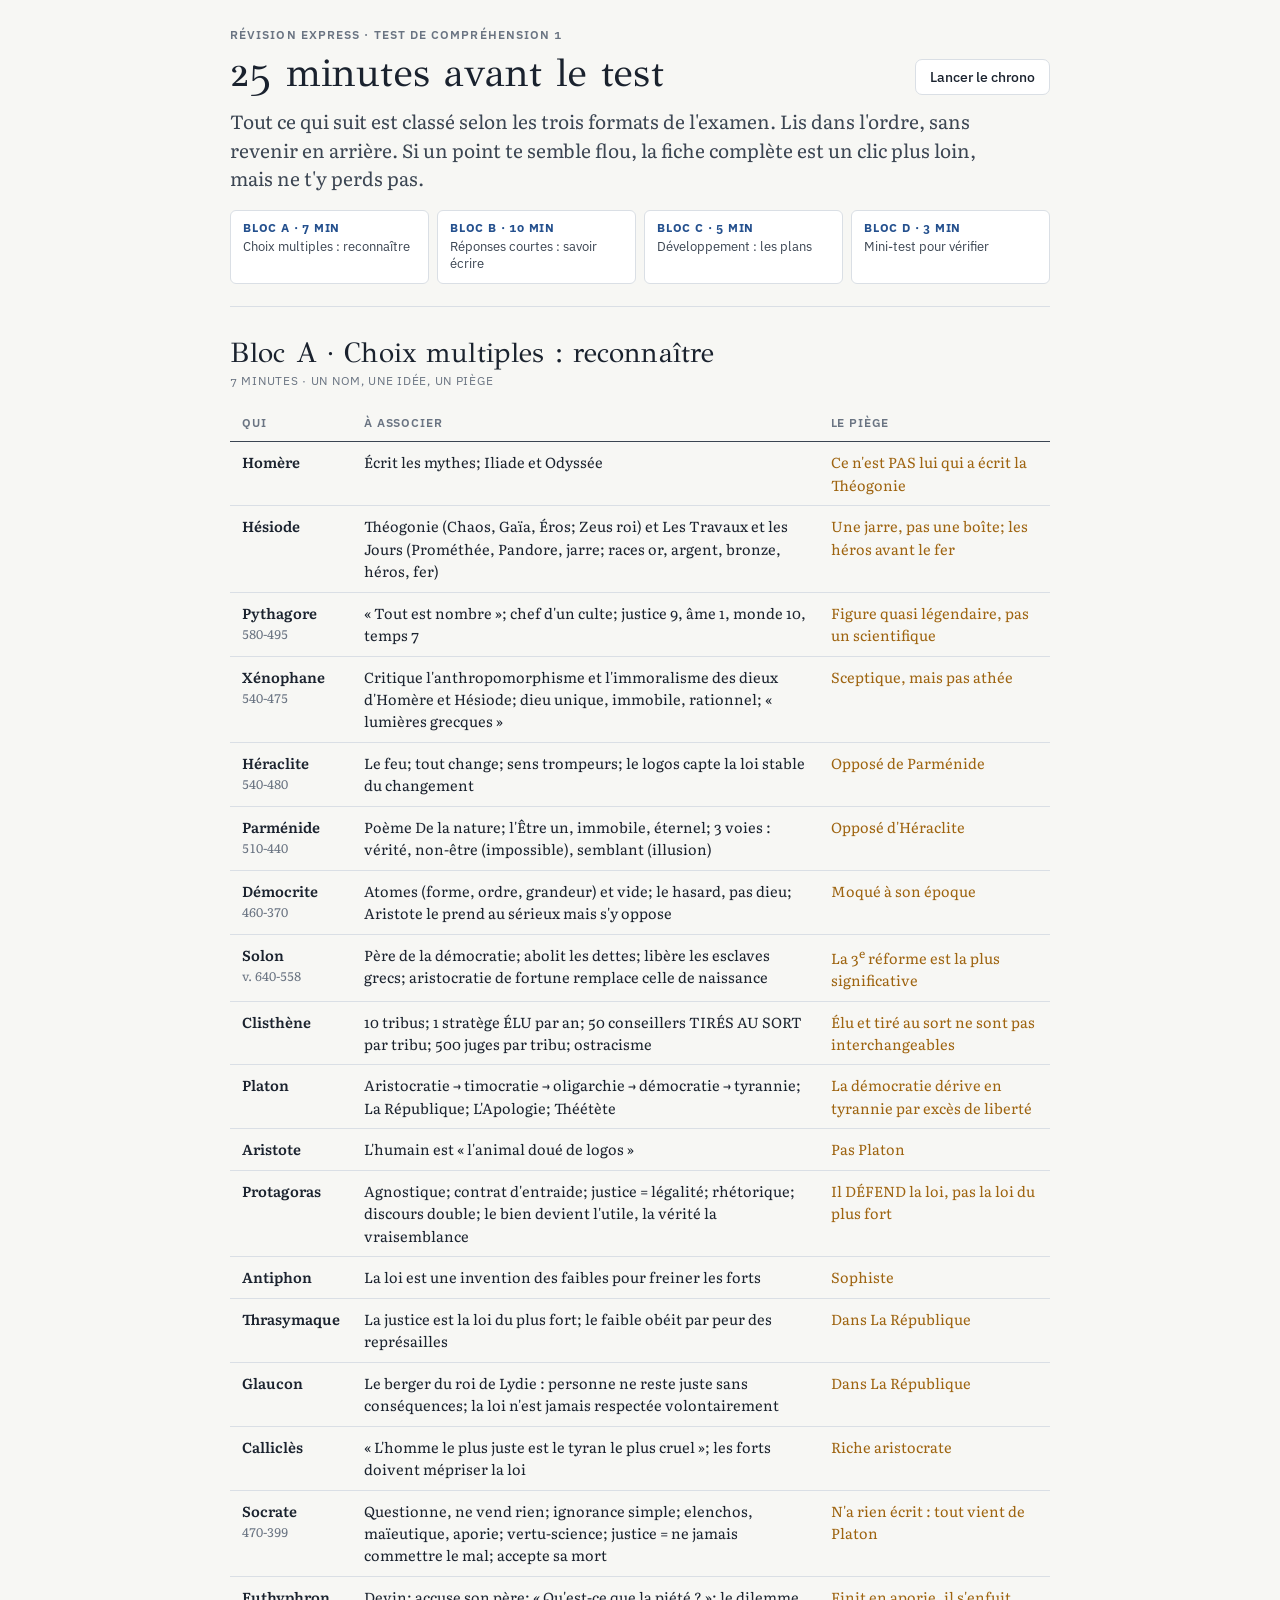
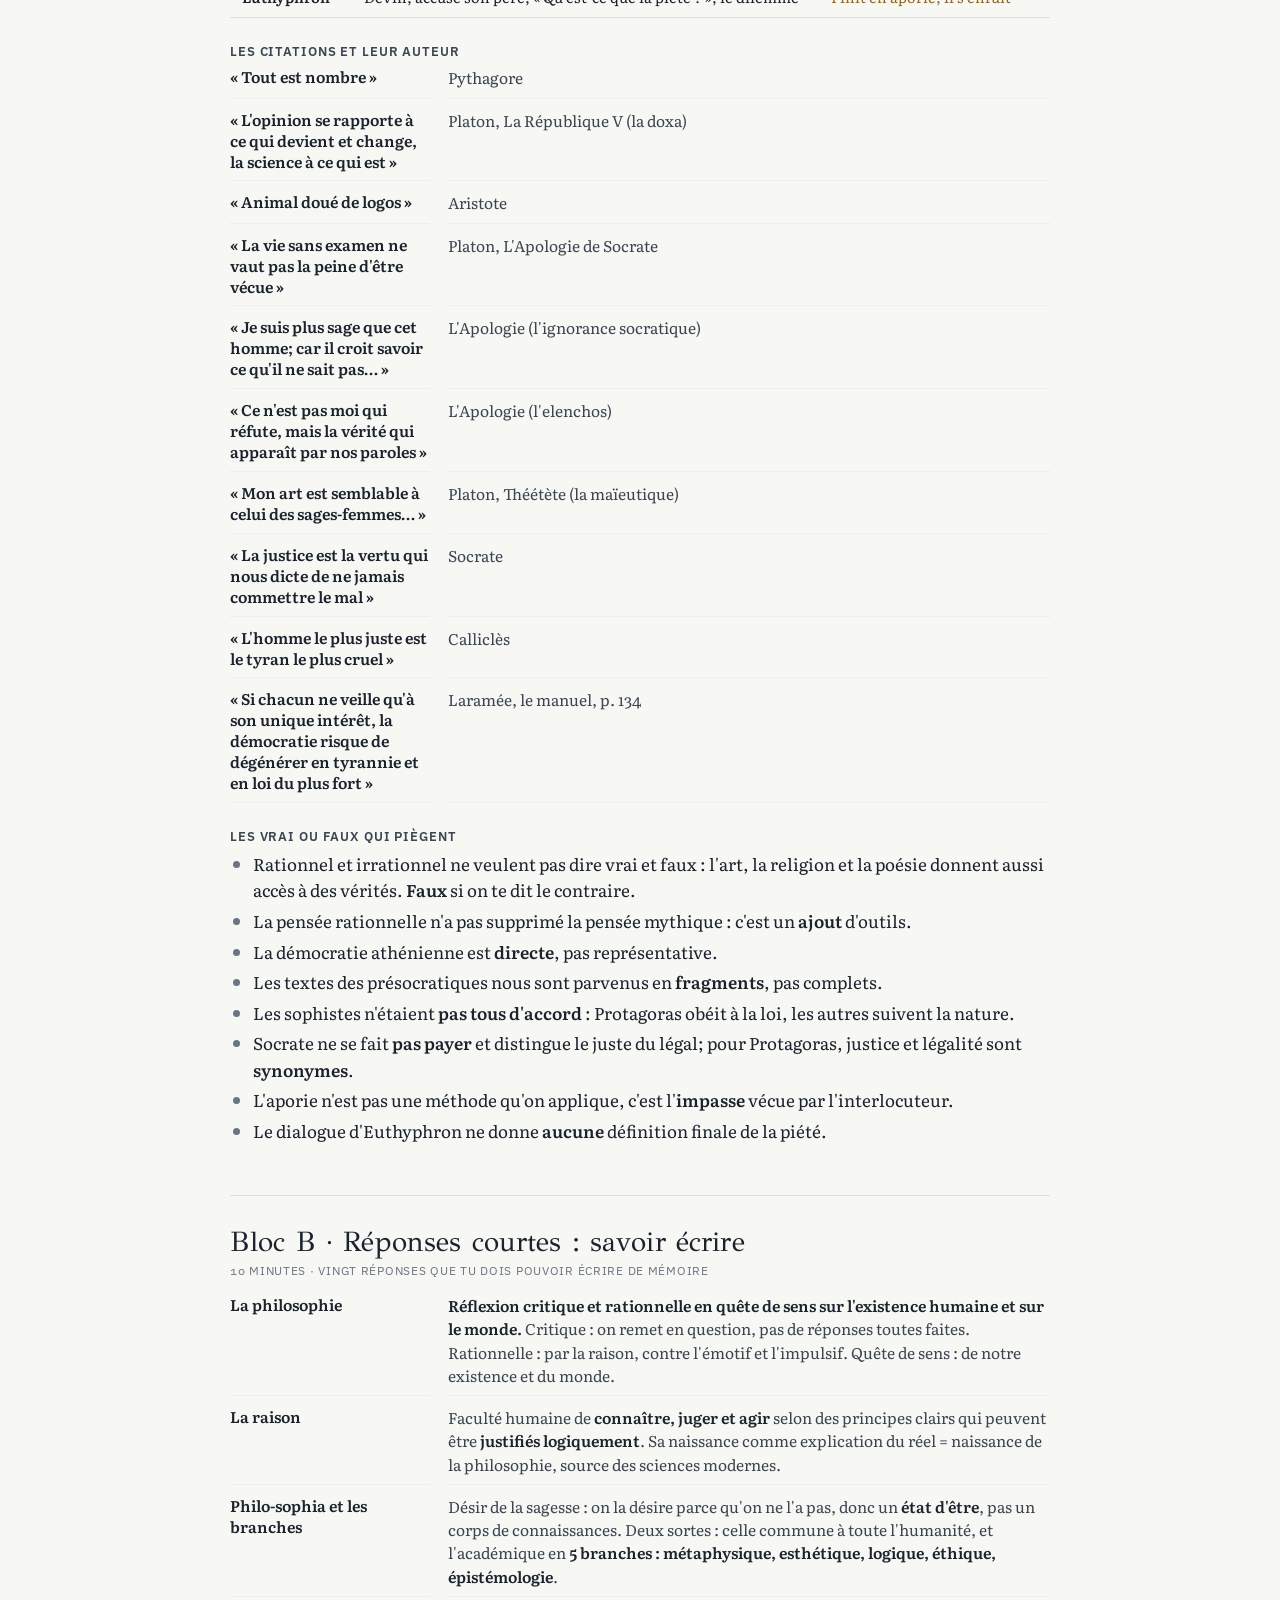
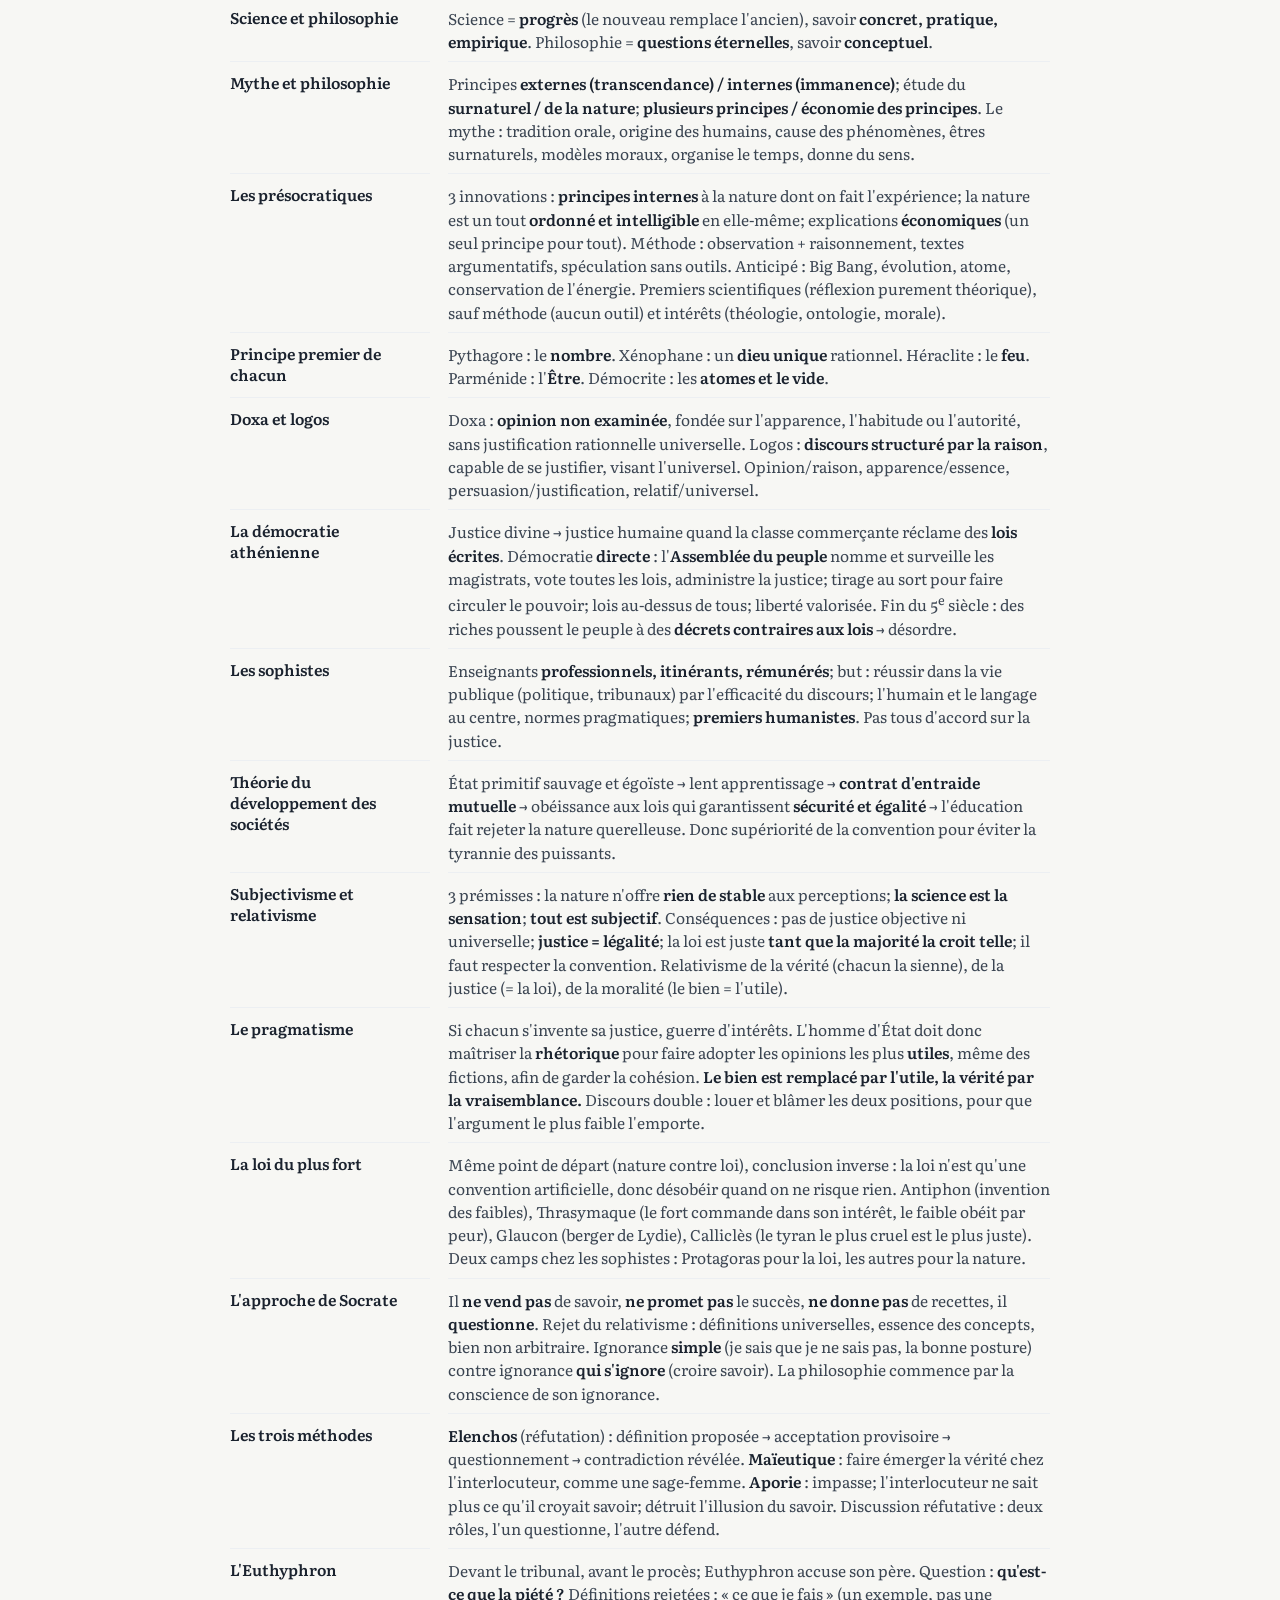
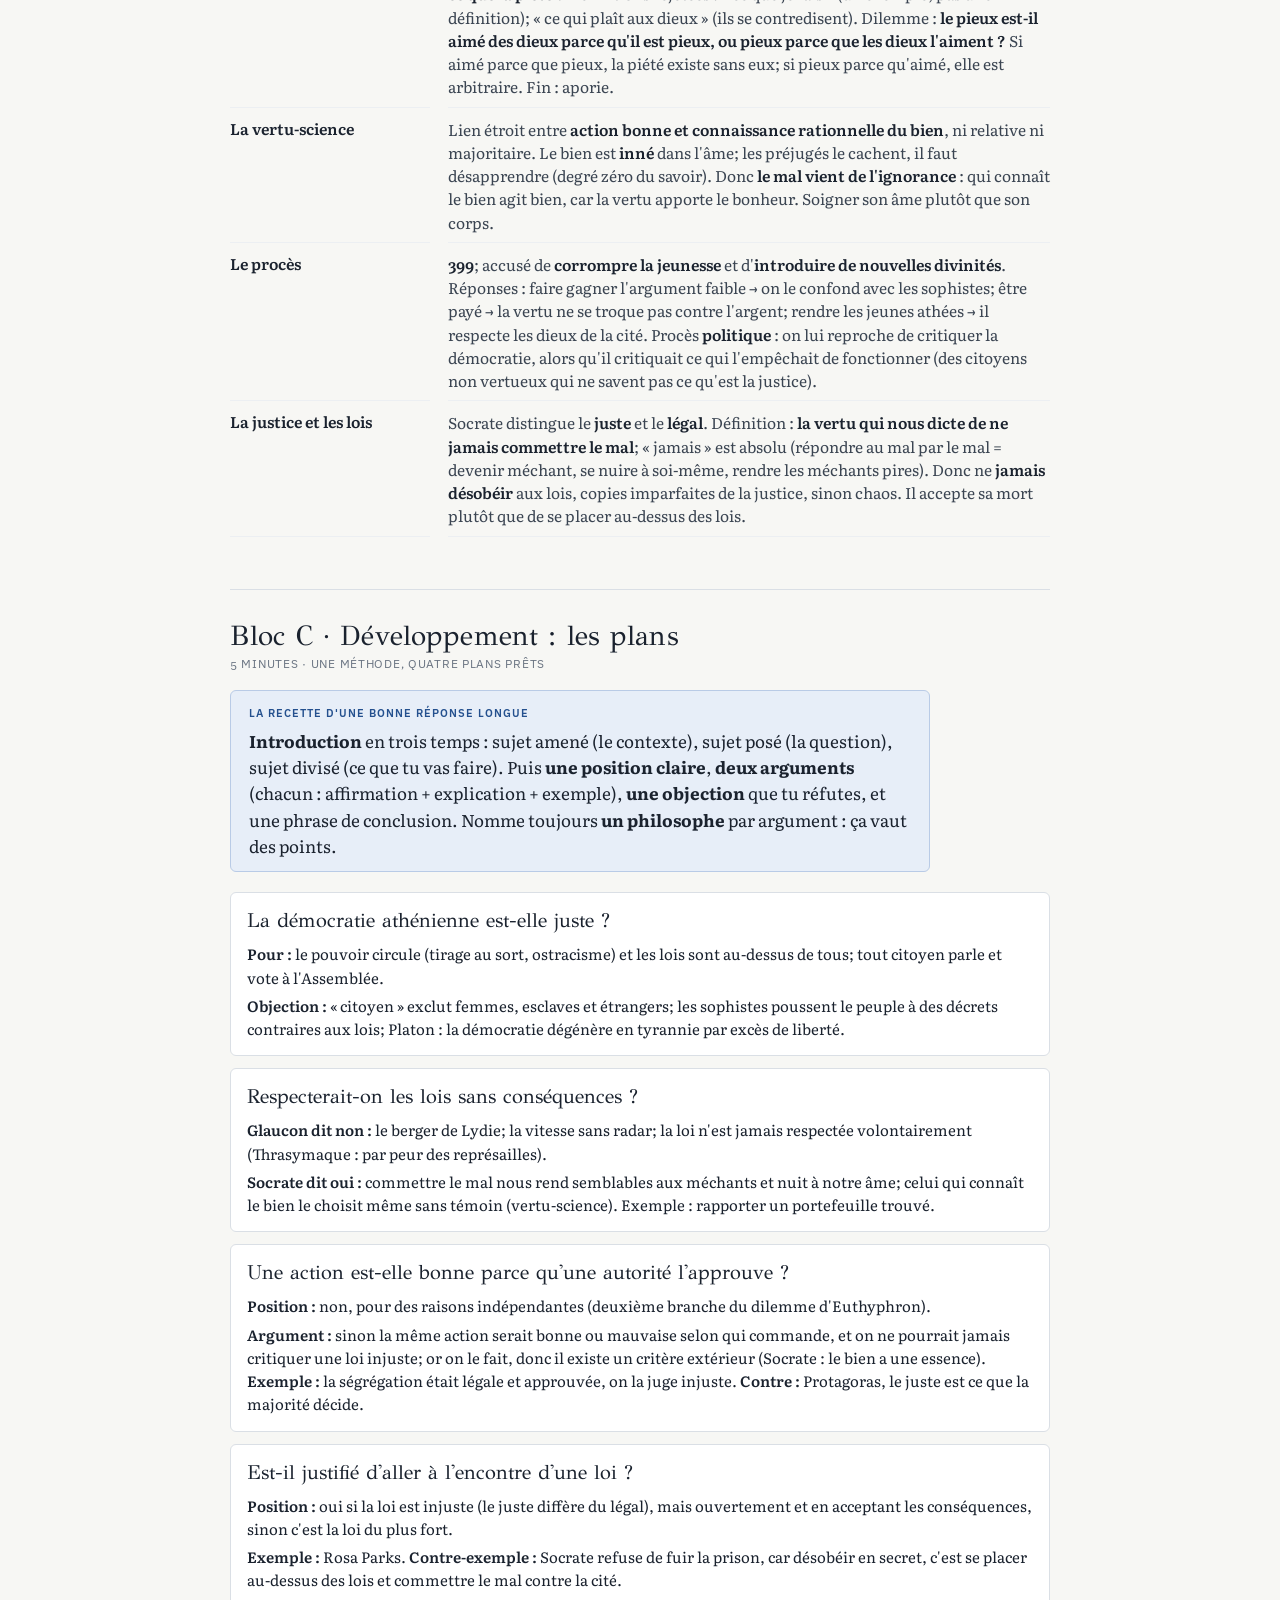
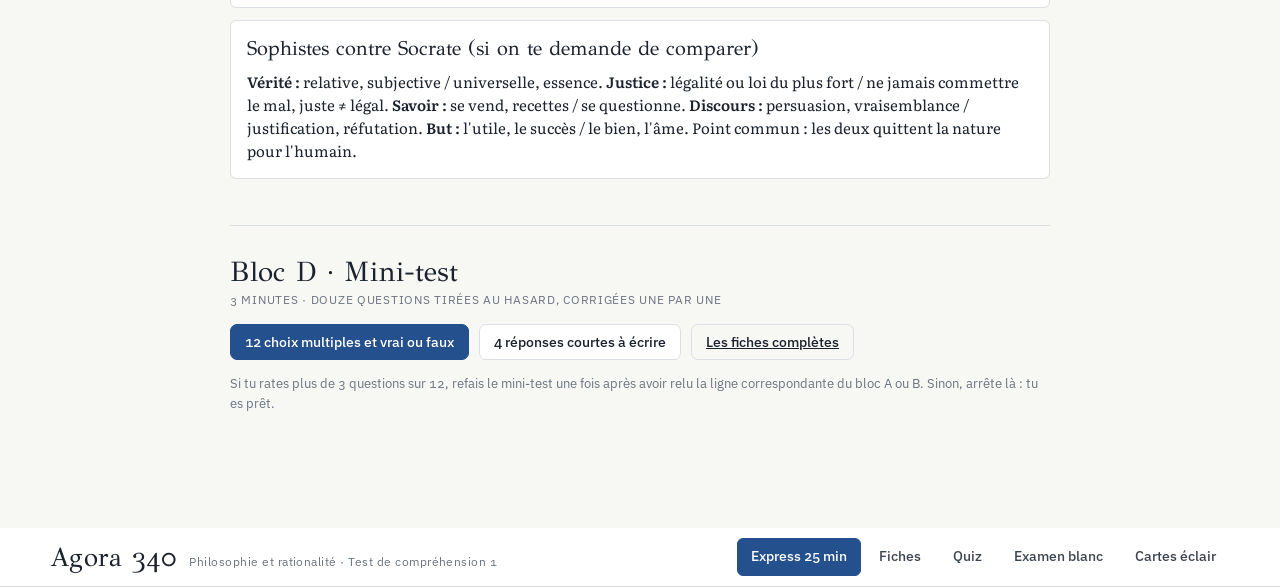
==== commit 6edca96f: "Révision express 25 min : vue par défaut classée selon les 3 formats de l'examen, chrono et mini-tes" ====
--- a/docs/index.html
+++ b/docs/index.html
@@ -1,6 +1,8 @@
 <!doctype html>
 <html lang="fr">
 <head>
+<meta name="robots" content="noindex">
+<meta name="theme-color" content="#24508E">
 <meta charset="utf-8">
 <meta name="viewport" content="width=device-width,initial-scale=1">
 <title>Agora 340</title>
@@ -239,6 +241,34 @@
 .stat-line{font-family:var(--f-ui);font-size:13px;color:var(--muted);margin-top:10px}
 .empty{color:var(--muted);font-style:italic}
 
+/* ---------- express ---------- */
+.xwrap{max-width:860px;margin:0 auto;padding:26px 20px 90px}
+.xhead{display:flex;justify-content:space-between;align-items:flex-end;gap:16px;flex-wrap:wrap;margin-bottom:12px}
+.xhead h2{font-size:40px;margin-top:6px}
+.xwrap .lead{max-width:70ch}
+.xplan{display:grid;grid-template-columns:repeat(4,1fr);gap:8px;margin:16px 0 8px;font-family:var(--f-ui);font-size:13px}
+.xplan a{border:1px solid var(--line);border-radius:6px;padding:10px 12px;background:var(--surface);color:var(--ink-2);text-decoration:none;line-height:1.3}
+.xplan a:hover{border-color:var(--accent-line);background:var(--accent-soft)}
+.xplan b{display:block;color:var(--accent);font-size:11.5px;letter-spacing:.07em;text-transform:uppercase;margin-bottom:3px}
+.xblock{border-top:1px solid var(--line);padding:30px 0 12px;margin-top:22px;scroll-margin-top:72px}
+.xblock h3{font-size:28px;margin:0 0 4px}
+.xblock h4{font-family:var(--f-ui);font-size:12.5px;font-weight:600;letter-spacing:.07em;text-transform:uppercase;color:var(--ink-2);margin:26px 0 8px}
+.xtime{font-family:var(--f-ui);font-size:12px;color:var(--muted);letter-spacing:.06em;text-transform:uppercase;margin-bottom:14px}
+.qa{display:grid;grid-template-columns:200px minmax(0,1fr);gap:10px 18px;margin:8px 0 18px;font-size:15.5px}
+.qa dt{font-weight:600;color:var(--ink);padding-top:1px;line-height:1.35}
+.qa dd{margin:0;color:var(--ink-2);line-height:1.5}
+.qa dd b{color:var(--ink);font-weight:600}
+.qa dt,.qa dd{padding-bottom:8px;border-bottom:1px solid var(--line-2)}
+.xtbl table{font-size:14.5px;min-width:560px}
+.xtbl td:first-child{font-weight:600;white-space:nowrap}
+.xtbl td:first-child .tnum{font-weight:400;color:var(--muted);font-size:12.5px;display:block}
+.xtbl td:last-child{color:var(--warm)}
+.xblock ul li b{font-weight:600}
+.plan{border:1px solid var(--line);border-radius:6px;padding:12px 16px 10px;margin:0 0 12px;background:var(--surface);font-size:15px}
+.plan b.t{font-family:var(--f-display);font-size:20px;display:block;margin-bottom:6px;font-weight:400}
+.plan p{margin:0 0 5px;max-width:none}
+.plan p b{font-weight:600}
+
 /* ---------- responsive ---------- */
 @media (max-width:900px){
   .wrap{grid-template-columns:minmax(0,1fr);gap:20px}
@@ -260,11 +290,16 @@
   .qtext{font-size:19px}
   body{font-size:16px}
   .bygroup li{grid-template-columns:1fr 50px 90px}
+  .xplan{grid-template-columns:1fr 1fr}
+  .qa{grid-template-columns:1fr;gap:2px 0}
+  .qa dt{padding-top:8px;border-bottom:0;padding-bottom:2px}
+  .xhead h2{font-size:32px}
 }
 @media (prefers-reduced-motion:reduce){*{transition:none!important;animation:none!important}}
 @media print{
-  .topbar,.toc,.toc-btn,.sec-actions,#view-quiz,#view-exam,#view-cards{display:none!important}
-  .view{display:none} #view-fiches{display:block!important}
+  .topbar,.toc,.toc-btn,.sec-actions,.express-actions,#view-quiz,#view-exam,#view-cards{display:none!important}
+  .view{display:none} .view.on{display:block!important}
+  .xwrap{padding:0;max-width:none} .xblock{break-inside:auto} .plan,.qa dt,.qa dd{break-inside:avoid}
   body{background:#fff;color:#000;font-size:11.5pt}
   .wrap{display:block;padding:0;max-width:none}
   .article{max-width:none}
@@ -277,6 +312,144 @@
 
 </head>
 <body>
+
+<!-- ============================================================ EXPRESS -->
+<section class="view on" id="view-express">
+<div class="xwrap">
+  <div class="xhead">
+    <div>
+      <div class="eyebrow">Révision express · Test de compréhension 1</div>
+      <h2>25 minutes avant le test</h2>
+    </div>
+    <div class="row express-actions"><button type="button" class="btn" id="x-chrono">Lancer le chrono</button><span class="timer" id="x-timer" hidden>00:00</span></div>
+  </div>
+  <p class="lead">Tout ce qui suit est classé selon les trois formats de l'examen. Lis dans l'ordre, sans revenir en arrière. Si un point te semble flou, la fiche complète est un clic plus loin, mais ne t'y perds pas.</p>
+  <div class="xplan">
+    <a href="#xa"><b>Bloc A · 7 min</b>Choix multiples : reconnaître</a>
+    <a href="#xb"><b>Bloc B · 10 min</b>Réponses courtes : savoir écrire</a>
+    <a href="#xc"><b>Bloc C · 5 min</b>Développement : les plans</a>
+    <a href="#xd"><b>Bloc D · 3 min</b>Mini-test pour vérifier</a>
+  </div>
+
+  <!-- ------------------------------------------------ BLOC A -->
+  <div class="xblock" id="xa">
+    <h3>Bloc A · Choix multiples : reconnaître</h3>
+    <div class="xtime">7 minutes · un nom, une idée, un piège</div>
+    <div class="tbl-wrap xtbl"><table>
+      <tr><th>Qui</th><th>À associer</th><th>Le piège</th></tr>
+      <tr><td>Homère</td><td>Écrit les mythes; Iliade et Odyssée</td><td>Ce n'est PAS lui qui a écrit la Théogonie</td></tr>
+      <tr><td>Hésiode</td><td>Théogonie (Chaos, Gaïa, Éros; Zeus roi) et Les Travaux et les Jours (Prométhée, Pandore, jarre; races or, argent, bronze, héros, fer)</td><td>Une jarre, pas une boîte; les héros avant le fer</td></tr>
+      <tr><td>Pythagore <span class="tnum">580-495</span></td><td>« Tout est nombre »; chef d'un culte; justice 9, âme 1, monde 10, temps 7</td><td>Figure quasi légendaire, pas un scientifique</td></tr>
+      <tr><td>Xénophane <span class="tnum">540-475</span></td><td>Critique l'anthropomorphisme et l'immoralisme des dieux d'Homère et Hésiode; dieu unique, immobile, rationnel; « lumières grecques »</td><td>Sceptique, mais pas athée</td></tr>
+      <tr><td>Héraclite <span class="tnum">540-480</span></td><td>Le feu; tout change; sens trompeurs; le logos capte la loi stable du changement</td><td>Opposé de Parménide</td></tr>
+      <tr><td>Parménide <span class="tnum">510-440</span></td><td>Poème De la nature; l'Être un, immobile, éternel; 3 voies : vérité, non-être (impossible), semblant (illusion)</td><td>Opposé d'Héraclite</td></tr>
+      <tr><td>Démocrite <span class="tnum">460-370</span></td><td>Atomes (forme, ordre, grandeur) et vide; le hasard, pas dieu; Aristote le prend au sérieux mais s'y oppose</td><td>Moqué à son époque</td></tr>
+      <tr><td>Solon <span class="tnum">v. 640-558</span></td><td>Père de la démocratie; abolit les dettes; libère les esclaves grecs; aristocratie de fortune remplace celle de naissance</td><td>La 3<sup>e</sup> réforme est la plus significative</td></tr>
+      <tr><td>Clisthène</td><td>10 tribus; 1 stratège ÉLU par an; 50 conseillers TIRÉS AU SORT par tribu; 500 juges par tribu; ostracisme</td><td>Élu et tiré au sort ne sont pas interchangeables</td></tr>
+      <tr><td>Platon</td><td>Aristocratie → timocratie → oligarchie → démocratie → tyrannie; La République; L'Apologie; Théétète</td><td>La démocratie dérive en tyrannie par excès de liberté</td></tr>
+      <tr><td>Aristote</td><td>L'humain est « l'animal doué de logos »</td><td>Pas Platon</td></tr>
+      <tr><td>Protagoras</td><td>Agnostique; contrat d'entraide; justice = légalité; rhétorique; discours double; le bien devient l'utile, la vérité la vraisemblance</td><td>Il DÉFEND la loi, pas la loi du plus fort</td></tr>
+      <tr><td>Antiphon</td><td>La loi est une invention des faibles pour freiner les forts</td><td>Sophiste</td></tr>
+      <tr><td>Thrasymaque</td><td>La justice est la loi du plus fort; le faible obéit par peur des représailles</td><td>Dans La République</td></tr>
+      <tr><td>Glaucon</td><td>Le berger du roi de Lydie : personne ne reste juste sans conséquences; la loi n'est jamais respectée volontairement</td><td>Dans La République</td></tr>
+      <tr><td>Calliclès</td><td>« L'homme le plus juste est le tyran le plus cruel »; les forts doivent mépriser la loi</td><td>Riche aristocrate</td></tr>
+      <tr><td>Socrate <span class="tnum">470-399</span></td><td>Questionne, ne vend rien; ignorance simple; elenchos, maïeutique, aporie; vertu-science; justice = ne jamais commettre le mal; accepte sa mort</td><td>N'a rien écrit : tout vient de Platon</td></tr>
+      <tr><td>Euthyphron</td><td>Devin; accuse son père; « Qu'est-ce que la piété ? »; le dilemme</td><td>Finit en aporie, il s'enfuit</td></tr>
+    </table></div>
+
+    <h4>Les citations et leur auteur</h4>
+    <dl class="qa">
+      <dt>« Tout est nombre »</dt><dd>Pythagore</dd>
+      <dt>« L'opinion se rapporte à ce qui devient et change, la science à ce qui est »</dt><dd>Platon, La République V (la doxa)</dd>
+      <dt>« Animal doué de logos »</dt><dd>Aristote</dd>
+      <dt>« La vie sans examen ne vaut pas la peine d'être vécue »</dt><dd>Platon, L'Apologie de Socrate</dd>
+      <dt>« Je suis plus sage que cet homme; car il croit savoir ce qu'il ne sait pas… »</dt><dd>L'Apologie (l'ignorance socratique)</dd>
+      <dt>« Ce n'est pas moi qui réfute, mais la vérité qui apparaît par nos paroles »</dt><dd>L'Apologie (l'elenchos)</dd>
+      <dt>« Mon art est semblable à celui des sages-femmes… »</dt><dd>Platon, Théétète (la maïeutique)</dd>
+      <dt>« La justice est la vertu qui nous dicte de ne jamais commettre le mal »</dt><dd>Socrate</dd>
+      <dt>« L'homme le plus juste est le tyran le plus cruel »</dt><dd>Calliclès</dd>
+      <dt>« Si chacun ne veille qu'à son unique intérêt, la démocratie risque de dégénérer en tyrannie et en loi du plus fort »</dt><dd>Laramée, le manuel, p. 134</dd>
+    </dl>
+
+    <h4>Les vrai ou faux qui piègent</h4>
+    <ul>
+      <li>Rationnel et irrationnel ne veulent pas dire vrai et faux : l'art, la religion et la poésie donnent aussi accès à des vérités. <b>Faux</b> si on te dit le contraire.</li>
+      <li>La pensée rationnelle n'a pas supprimé la pensée mythique : c'est un <b>ajout</b> d'outils.</li>
+      <li>La démocratie athénienne est <b>directe</b>, pas représentative.</li>
+      <li>Les textes des présocratiques nous sont parvenus en <b>fragments</b>, pas complets.</li>
+      <li>Les sophistes n'étaient <b>pas tous d'accord</b> : Protagoras obéit à la loi, les autres suivent la nature.</li>
+      <li>Socrate ne se fait <b>pas payer</b> et distingue le juste du légal; pour Protagoras, justice et légalité sont <b>synonymes</b>.</li>
+      <li>L'aporie n'est pas une méthode qu'on applique, c'est l'<b>impasse</b> vécue par l'interlocuteur.</li>
+      <li>Le dialogue d'Euthyphron ne donne <b>aucune</b> définition finale de la piété.</li>
+    </ul>
+  </div>
+
+  <!-- ------------------------------------------------ BLOC B -->
+  <div class="xblock" id="xb">
+    <h3>Bloc B · Réponses courtes : savoir écrire</h3>
+    <div class="xtime">10 minutes · vingt réponses que tu dois pouvoir écrire de mémoire</div>
+    <dl class="qa">
+      <dt>La philosophie</dt><dd><b>Réflexion critique et rationnelle en quête de sens sur l'existence humaine et sur le monde.</b> Critique : on remet en question, pas de réponses toutes faites. Rationnelle : par la raison, contre l'émotif et l'impulsif. Quête de sens : de notre existence et du monde.</dd>
+      <dt>La raison</dt><dd>Faculté humaine de <b>connaître, juger et agir</b> selon des principes clairs qui peuvent être <b>justifiés logiquement</b>. Sa naissance comme explication du réel = naissance de la philosophie, source des sciences modernes.</dd>
+      <dt>Philo-sophia et les branches</dt><dd>Désir de la sagesse : on la désire parce qu'on ne l'a pas, donc un <b>état d'être</b>, pas un corps de connaissances. Deux sortes : celle commune à toute l'humanité, et l'académique en <b>5 branches : métaphysique, esthétique, logique, éthique, épistémologie</b>.</dd>
+      <dt>Science et philosophie</dt><dd>Science = <b>progrès</b> (le nouveau remplace l'ancien), savoir <b>concret, pratique, empirique</b>. Philosophie = <b>questions éternelles</b>, savoir <b>conceptuel</b>.</dd>
+      <dt>Mythe et philosophie</dt><dd>Principes <b>externes (transcendance) / internes (immanence)</b>; étude du <b>surnaturel / de la nature</b>; <b>plusieurs principes / économie des principes</b>. Le mythe : tradition orale, origine des humains, cause des phénomènes, êtres surnaturels, modèles moraux, organise le temps, donne du sens.</dd>
+      <dt>Les présocratiques</dt><dd>3 innovations : <b>principes internes</b> à la nature dont on fait l'expérience; la nature est un tout <b>ordonné et intelligible</b> en elle-même; explications <b>économiques</b> (un seul principe pour tout). Méthode : observation + raisonnement, textes argumentatifs, spéculation sans outils. Anticipé : Big Bang, évolution, atome, conservation de l'énergie. Premiers scientifiques (réflexion purement théorique), sauf méthode (aucun outil) et intérêts (théologie, ontologie, morale).</dd>
+      <dt>Principe premier de chacun</dt><dd>Pythagore : le <b>nombre</b>. Xénophane : un <b>dieu unique</b> rationnel. Héraclite : le <b>feu</b>. Parménide : l'<b>Être</b>. Démocrite : les <b>atomes et le vide</b>.</dd>
+      <dt>Doxa et logos</dt><dd>Doxa : <b>opinion non examinée</b>, fondée sur l'apparence, l'habitude ou l'autorité, sans justification rationnelle universelle. Logos : <b>discours structuré par la raison</b>, capable de se justifier, visant l'universel. Opinion/raison, apparence/essence, persuasion/justification, relatif/universel.</dd>
+      <dt>La démocratie athénienne</dt><dd>Justice divine → justice humaine quand la classe commerçante réclame des <b>lois écrites</b>. Démocratie <b>directe</b> : l'<b>Assemblée du peuple</b> nomme et surveille les magistrats, vote toutes les lois, administre la justice; tirage au sort pour faire circuler le pouvoir; lois au-dessus de tous; liberté valorisée. Fin du 5<sup>e</sup> siècle : des riches poussent le peuple à des <b>décrets contraires aux lois</b> → désordre.</dd>
+      <dt>Les sophistes</dt><dd>Enseignants <b>professionnels, itinérants, rémunérés</b>; but : réussir dans la vie publique (politique, tribunaux) par l'efficacité du discours; l'humain et le langage au centre, normes pragmatiques; <b>premiers humanistes</b>. Pas tous d'accord sur la justice.</dd>
+      <dt>Théorie du développement des sociétés</dt><dd>État primitif sauvage et égoïste → lent apprentissage → <b>contrat d'entraide mutuelle</b> → obéissance aux lois qui garantissent <b>sécurité et égalité</b> → l'éducation fait rejeter la nature querelleuse. Donc supériorité de la convention pour éviter la tyrannie des puissants.</dd>
+      <dt>Subjectivisme et relativisme</dt><dd>3 prémisses : la nature n'offre <b>rien de stable</b> aux perceptions; <b>la science est la sensation</b>; <b>tout est subjectif</b>. Conséquences : pas de justice objective ni universelle; <b>justice = légalité</b>; la loi est juste <b>tant que la majorité la croit telle</b>; il faut respecter la convention. Relativisme de la vérité (chacun la sienne), de la justice (= la loi), de la moralité (le bien = l'utile).</dd>
+      <dt>Le pragmatisme</dt><dd>Si chacun s'invente sa justice, guerre d'intérêts. L'homme d'État doit donc maîtriser la <b>rhétorique</b> pour faire adopter les opinions les plus <b>utiles</b>, même des fictions, afin de garder la cohésion. <b>Le bien est remplacé par l'utile, la vérité par la vraisemblance.</b> Discours double : louer et blâmer les deux positions, pour que l'argument le plus faible l'emporte.</dd>
+      <dt>La loi du plus fort</dt><dd>Même point de départ (nature contre loi), conclusion inverse : la loi n'est qu'une convention artificielle, donc désobéir quand on ne risque rien. Antiphon (invention des faibles), Thrasymaque (le fort commande dans son intérêt, le faible obéit par peur), Glaucon (berger de Lydie), Calliclès (le tyran le plus cruel est le plus juste). Deux camps chez les sophistes : Protagoras pour la loi, les autres pour la nature.</dd>
+      <dt>L'approche de Socrate</dt><dd>Il <b>ne vend pas</b> de savoir, <b>ne promet pas</b> le succès, <b>ne donne pas</b> de recettes, il <b>questionne</b>. Rejet du relativisme : définitions universelles, essence des concepts, bien non arbitraire. Ignorance <b>simple</b> (je sais que je ne sais pas, la bonne posture) contre ignorance <b>qui s'ignore</b> (croire savoir). La philosophie commence par la conscience de son ignorance.</dd>
+      <dt>Les trois méthodes</dt><dd><b>Elenchos</b> (réfutation) : définition proposée → acceptation provisoire → questionnement → contradiction révélée. <b>Maïeutique</b> : faire émerger la vérité chez l'interlocuteur, comme une sage-femme. <b>Aporie</b> : impasse; l'interlocuteur ne sait plus ce qu'il croyait savoir; détruit l'illusion du savoir. Discussion réfutative : deux rôles, l'un questionne, l'autre défend.</dd>
+      <dt>L'Euthyphron</dt><dd>Devant le tribunal, avant le procès; Euthyphron accuse son père. Question : <b>qu'est-ce que la piété ?</b> Définitions rejetées : « ce que je fais » (un exemple, pas une définition); « ce qui plaît aux dieux » (ils se contredisent). Dilemme : <b>le pieux est-il aimé des dieux parce qu'il est pieux, ou pieux parce que les dieux l'aiment ?</b> Si aimé parce que pieux, la piété existe sans eux; si pieux parce qu'aimé, elle est arbitraire. Fin : aporie.</dd>
+      <dt>La vertu-science</dt><dd>Lien étroit entre <b>action bonne et connaissance rationnelle du bien</b>, ni relative ni majoritaire. Le bien est <b>inné</b> dans l'âme; les préjugés le cachent, il faut désapprendre (degré zéro du savoir). Donc <b>le mal vient de l'ignorance</b> : qui connaît le bien agit bien, car la vertu apporte le bonheur. Soigner son âme plutôt que son corps.</dd>
+      <dt>Le procès</dt><dd><b>399</b>; accusé de <b>corrompre la jeunesse</b> et d'<b>introduire de nouvelles divinités</b>. Réponses : faire gagner l'argument faible → on le confond avec les sophistes; être payé → la vertu ne se troque pas contre l'argent; rendre les jeunes athées → il respecte les dieux de la cité. Procès <b>politique</b> : on lui reproche de critiquer la démocratie, alors qu'il critiquait ce qui l'empêchait de fonctionner (des citoyens non vertueux qui ne savent pas ce qu'est la justice).</dd>
+      <dt>La justice et les lois</dt><dd>Socrate distingue le <b>juste</b> et le <b>légal</b>. Définition : <b>la vertu qui nous dicte de ne jamais commettre le mal</b>; « jamais » est absolu (répondre au mal par le mal = devenir méchant, se nuire à soi-même, rendre les méchants pires). Donc ne <b>jamais désobéir</b> aux lois, copies imparfaites de la justice, sinon chaos. Il accepte sa mort plutôt que de se placer au-dessus des lois.</dd>
+    </dl>
+  </div>
+
+  <!-- ------------------------------------------------ BLOC C -->
+  <div class="xblock" id="xc">
+    <h3>Bloc C · Développement : les plans</h3>
+    <div class="xtime">5 minutes · une méthode, quatre plans prêts</div>
+    <div class="retenir">
+      <span class="blabel">La recette d'une bonne réponse longue</span>
+      <p><b>Introduction</b> en trois temps : sujet amené (le contexte), sujet posé (la question), sujet divisé (ce que tu vas faire). Puis <b>une position claire</b>, <b>deux arguments</b> (chacun : affirmation + explication + exemple), <b>une objection</b> que tu réfutes, et une phrase de conclusion. Nomme toujours <b>un philosophe</b> par argument : ça vaut des points.</p>
+    </div>
+    <div class="plan"><b class="t">La démocratie athénienne est-elle juste ?</b>
+      <p><b>Pour :</b> le pouvoir circule (tirage au sort, ostracisme) et les lois sont au-dessus de tous; tout citoyen parle et vote à l'Assemblée.</p>
+      <p><b>Objection :</b> « citoyen » exclut femmes, esclaves et étrangers; les sophistes poussent le peuple à des décrets contraires aux lois; Platon : la démocratie dégénère en tyrannie par excès de liberté.</p></div>
+    <div class="plan"><b class="t">Respecterait-on les lois sans conséquences ?</b>
+      <p><b>Glaucon dit non :</b> le berger de Lydie; la vitesse sans radar; la loi n'est jamais respectée volontairement (Thrasymaque : par peur des représailles).</p>
+      <p><b>Socrate dit oui :</b> commettre le mal nous rend semblables aux méchants et nuit à notre âme; celui qui connaît le bien le choisit même sans témoin (vertu-science). Exemple : rapporter un portefeuille trouvé.</p></div>
+    <div class="plan"><b class="t">Une action est-elle bonne parce qu'une autorité l'approuve ?</b>
+      <p><b>Position :</b> non, pour des raisons indépendantes (deuxième branche du dilemme d'Euthyphron).</p>
+      <p><b>Argument :</b> sinon la même action serait bonne ou mauvaise selon qui commande, et on ne pourrait jamais critiquer une loi injuste; or on le fait, donc il existe un critère extérieur (Socrate : le bien a une essence). <b>Exemple :</b> la ségrégation était légale et approuvée, on la juge injuste. <b>Contre :</b> Protagoras, le juste est ce que la majorité décide.</p></div>
+    <div class="plan"><b class="t">Est-il justifié d'aller à l'encontre d'une loi ?</b>
+      <p><b>Position :</b> oui si la loi est injuste (le juste diffère du légal), mais ouvertement et en acceptant les conséquences, sinon c'est la loi du plus fort.</p>
+      <p><b>Exemple :</b> Rosa Parks. <b>Contre-exemple :</b> Socrate refuse de fuir la prison, car désobéir en secret, c'est se placer au-dessus des lois et commettre le mal contre la cité.</p></div>
+    <div class="plan"><b class="t">Sophistes contre Socrate (si on te demande de comparer)</b>
+      <p><b>Vérité :</b> relative, subjective / universelle, essence. <b>Justice :</b> légalité ou loi du plus fort / ne jamais commettre le mal, juste ≠ légal. <b>Savoir :</b> se vend, recettes / se questionne. <b>Discours :</b> persuasion, vraisemblance / justification, réfutation. <b>But :</b> l'utile, le succès / le bien, l'âme. Point commun : les deux quittent la nature pour l'humain.</p></div>
+  </div>
+
+  <!-- ------------------------------------------------ BLOC D -->
+  <div class="xblock" id="xd">
+    <h3>Bloc D · Mini-test</h3>
+    <div class="xtime">3 minutes · douze questions tirées au hasard, corrigées une par une</div>
+    <div class="row express-actions">
+      <button type="button" class="btn primary" data-express="mix">12 choix multiples et vrai ou faux</button>
+      <button type="button" class="btn" data-express="courte">4 réponses courtes à écrire</button>
+      <a class="btn ghost" href="#fiches">Les fiches complètes</a>
+    </div>
+    <p class="stat-line" style="margin-top:14px">Si tu rates plus de 3 questions sur 12, refais le mini-test une fois après avoir relu la ligne correspondante du bloc A ou B. Sinon, arrête là : tu es prêt.</p>
+  </div>
+</div>
+</section>
+
 <header class="topbar">
   <div class="topbar-in">
     <div class="brand">
@@ -284,7 +457,8 @@
       <span class="sub">Philosophie et rationalité · Test de compréhension 1</span>
     </div>
     <nav class="tabs" role="tablist" aria-label="Sections">
-      <button class="tab" role="tab" data-view="fiches" aria-selected="true">Fiches</button>
+      <button class="tab" role="tab" data-view="express" aria-selected="true">Express 25 min</button>
+      <button class="tab" role="tab" data-view="fiches" aria-selected="false">Fiches</button>
       <button class="tab" role="tab" data-view="quiz" aria-selected="false">Quiz <span class="n" id="n-quiz"></span></button>
       <button class="tab" role="tab" data-view="exam" aria-selected="false">Examen blanc</button>
       <button class="tab" role="tab" data-view="cards" aria-selected="false">Cartes éclair</button>
@@ -293,7 +467,7 @@
 </header>
 
 <!-- ============================================================ FICHES -->
-<section class="view on" id="view-fiches">
+<section class="view" id="view-fiches">
 <div class="wrap">
 <aside class="toc" id="toc" aria-label="Sommaire des fiches">
   <div class="toc-progress"><span id="toc-pct">0 fiche maîtrisée sur 20</span><div class="bar"><i id="toc-bar"></i></div></div>
@@ -1700,7 +1874,7 @@
 function fmtScore(x){ return (Math.round(x*10)/10).toString().replace('.',','); }
 
 // ---------------- navigation
-const VIEWS=['fiches','quiz','exam','cards'];
+const VIEWS=['express','fiches','quiz','exam','cards'];
 function showView(v){
   VIEWS.forEach(x=>$('#view-'+x).classList.toggle('on',x===v));
   $$('.tab').forEach(t=>t.setAttribute('aria-selected', t.getAttribute('data-view')===v ? 'true':'false'));
@@ -1710,8 +1884,9 @@
 }
 $$('.tab').forEach(t=>t.addEventListener('click',()=>{ location.hash='#'+t.getAttribute('data-view'); }));
 function route(){
-  const h=(location.hash||'#fiches').slice(1);
-  if(VIEWS.indexOf(h)>=0){ showView(h); if(h==='fiches') window.scrollTo(0,0); return; }
+  const h=(location.hash||'#express').slice(1);
+  if(VIEWS.indexOf(h)>=0){ showView(h); if(h==='fiches'||h==='express') window.scrollTo(0,0); return; }
+  if(/^x[a-d]$/.test(h) && $('#'+h)){ showView('express'); setTimeout(()=>{ $('#'+h).scrollIntoView({block:'start'}); },0); return; }
   if(/^s\d+$/.test(h) && $('#'+h)){ showView('fiches'); $('#toc').classList.remove('open'); setTimeout(()=>{ $('#'+h).scrollIntoView({block:'start'}); },0); return; }
   showView('fiches');
 }
@@ -1985,6 +2160,19 @@
   $('#c-card').focus({preventScroll:true});
 }
 
+// ---------------- révision express
+$$('[data-express]').forEach(b=>b.addEventListener('click',()=>{
+  const all=GROUPS.reduce((a,g)=>a.concat(g.s),[]);
+  if(b.getAttribute('data-express')==='mix') startQuiz({sections:all,types:['qcm','vf'],n:12,prio:false,label:'Mini-test express'});
+  else startQuiz({sections:all,types:['courte'],n:4,prio:false,label:'Mini-test express'});
+  location.hash='#quiz';
+}));
+(function(){ const btn=$('#x-chrono'), out=$('#x-timer'); if(!btn) return; let t0=null, id=null;
+  btn.addEventListener('click',()=>{ if(id){ clearInterval(id); id=null; btn.textContent='Relancer le chrono'; return; }
+    t0=Date.now(); out.hidden=false; btn.textContent='Arrêter le chrono';
+    id=setInterval(()=>{ const s=Math.floor((Date.now()-t0)/1000); const m=Math.floor(s/60); out.textContent=(m<10?'0':'')+m+':'+(s%60<10?'0':'')+(s%60); out.classList.toggle('low',m>=25); },1000); });
+})();
+
 // ---------------- démarrage
 refreshMastery(); updateBadge();
 route();
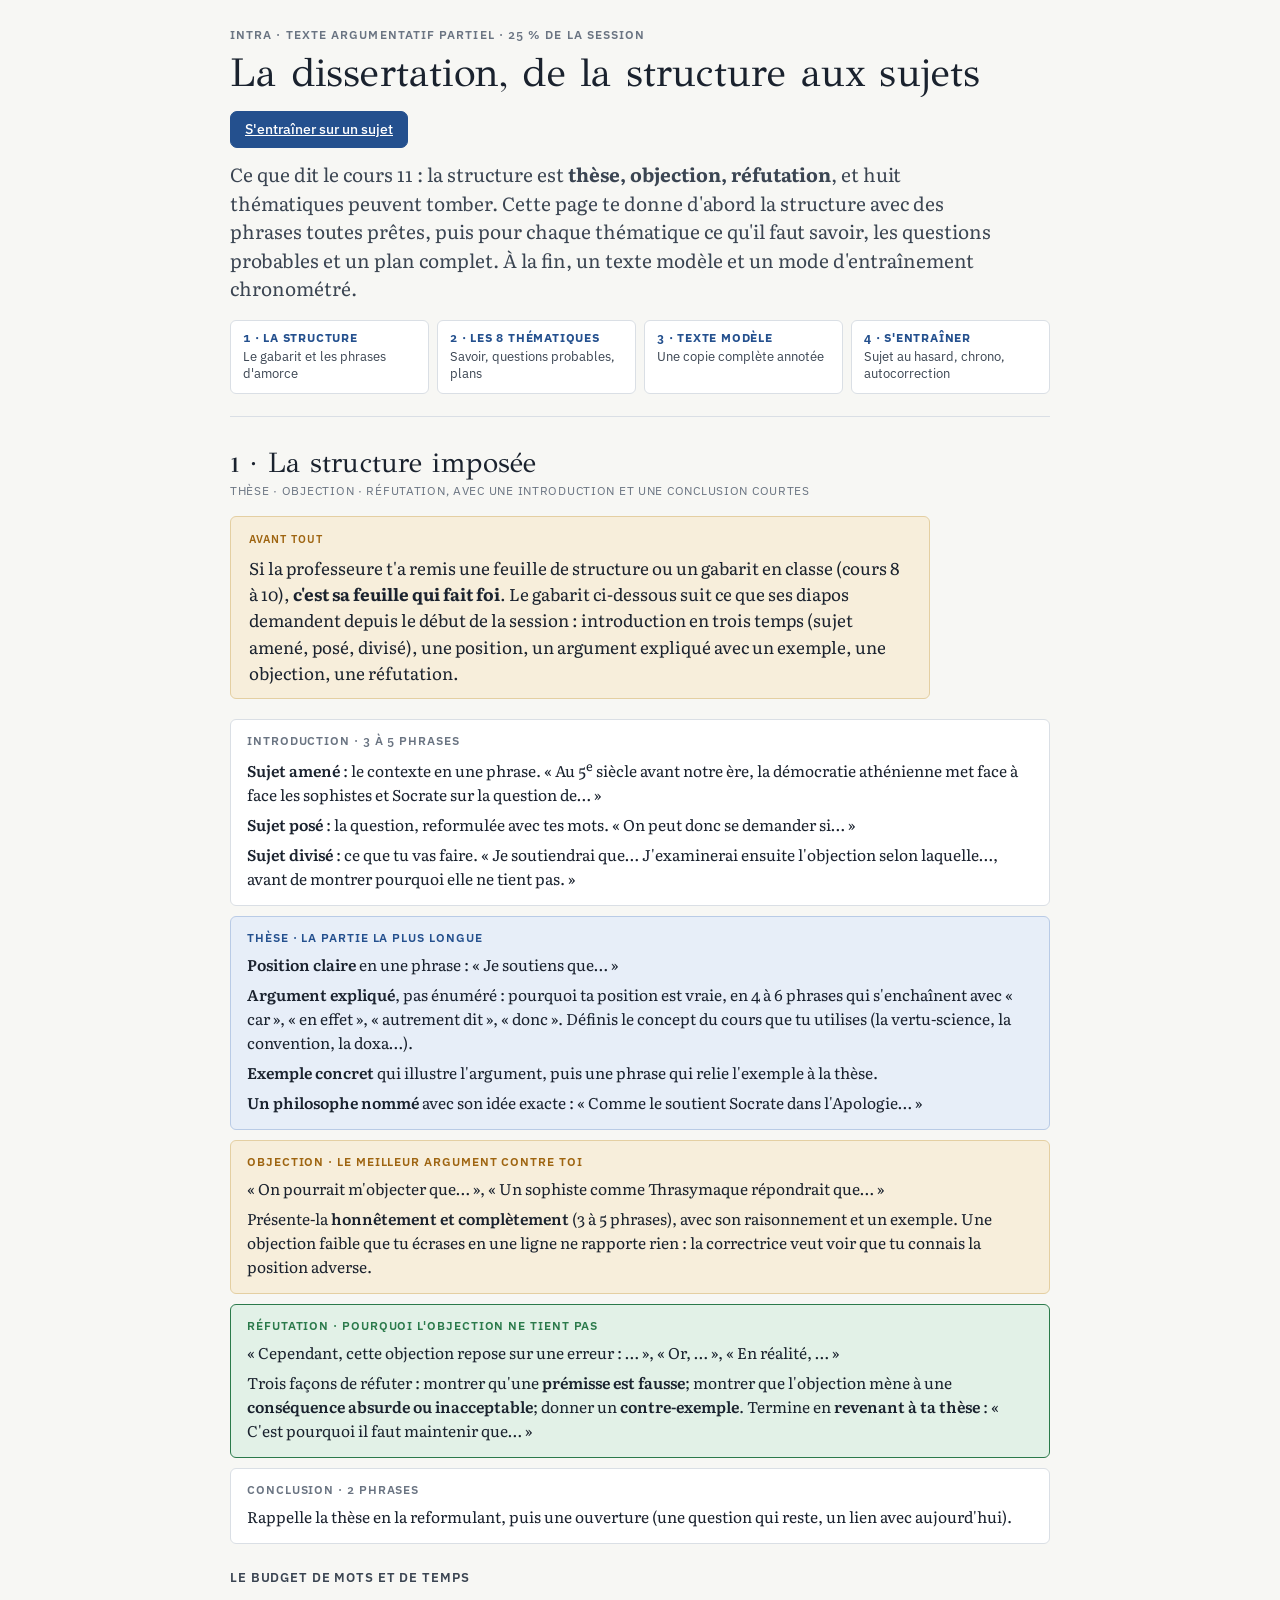
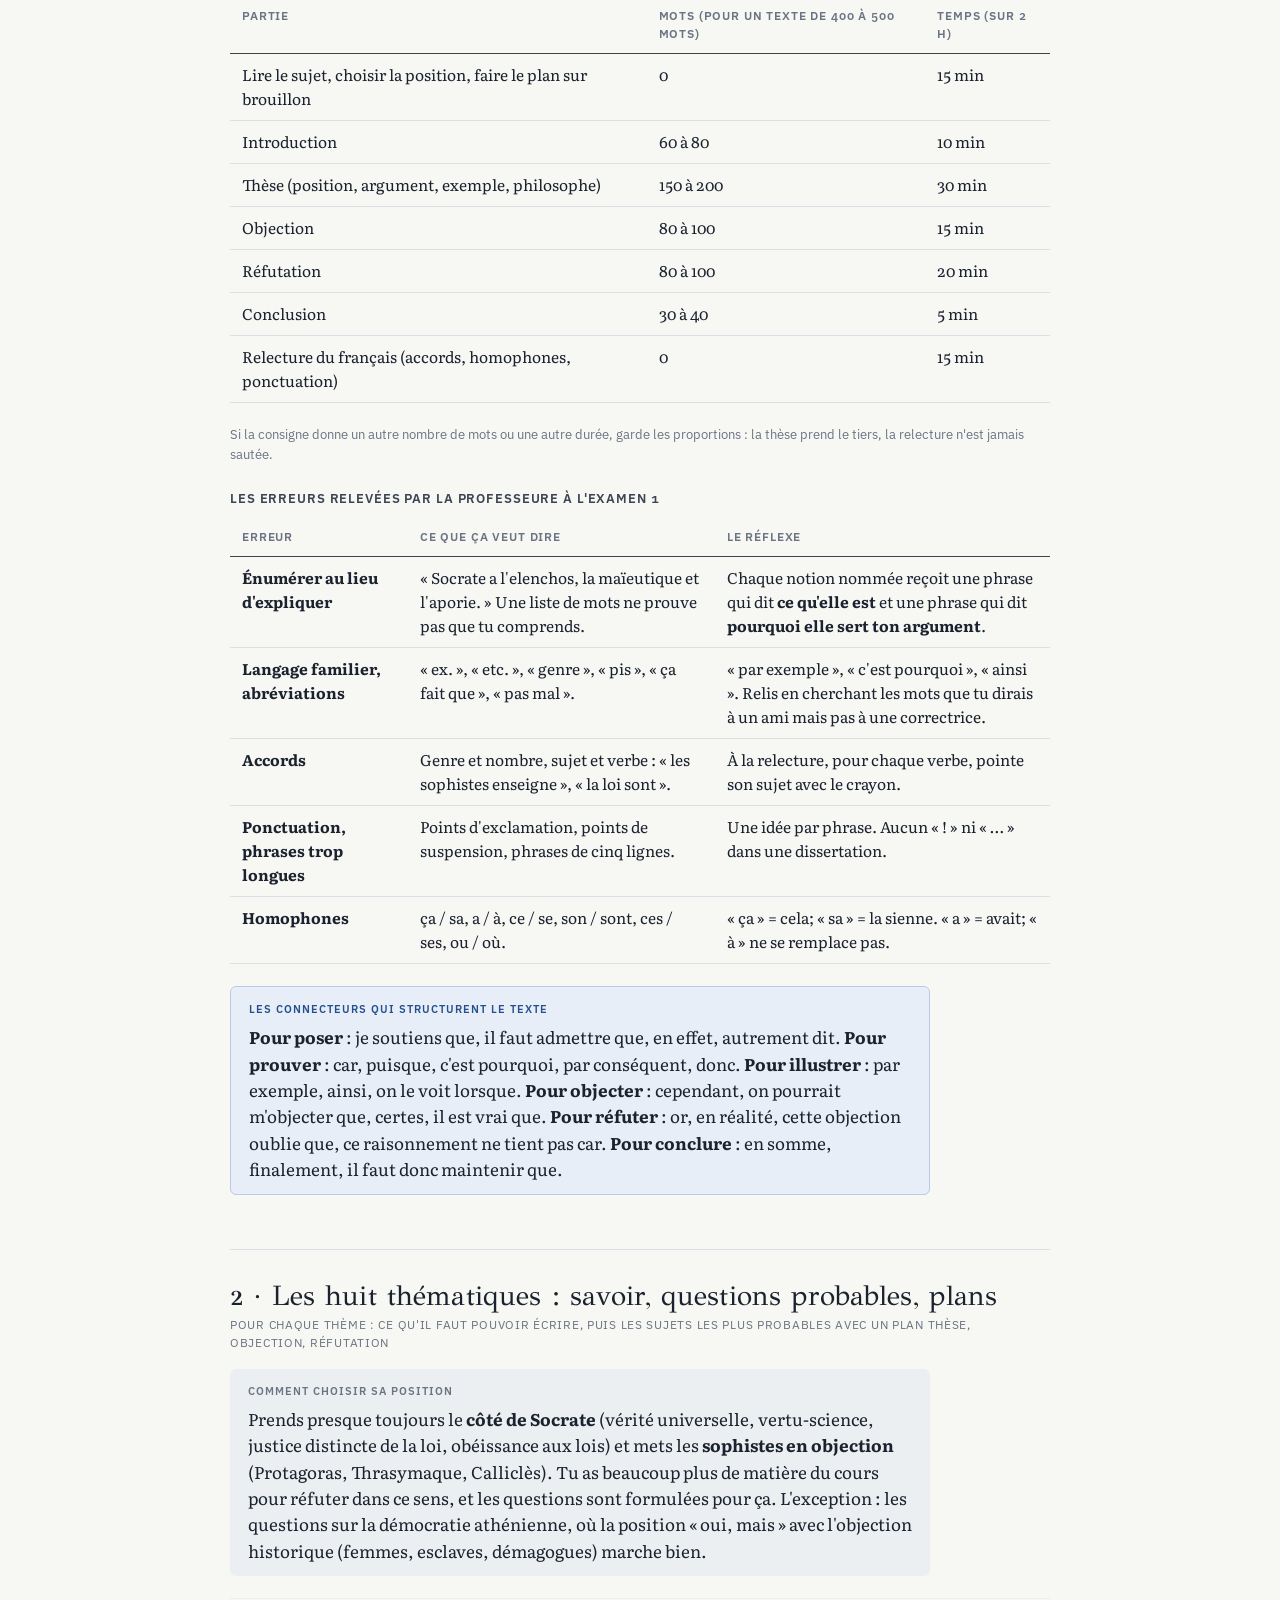
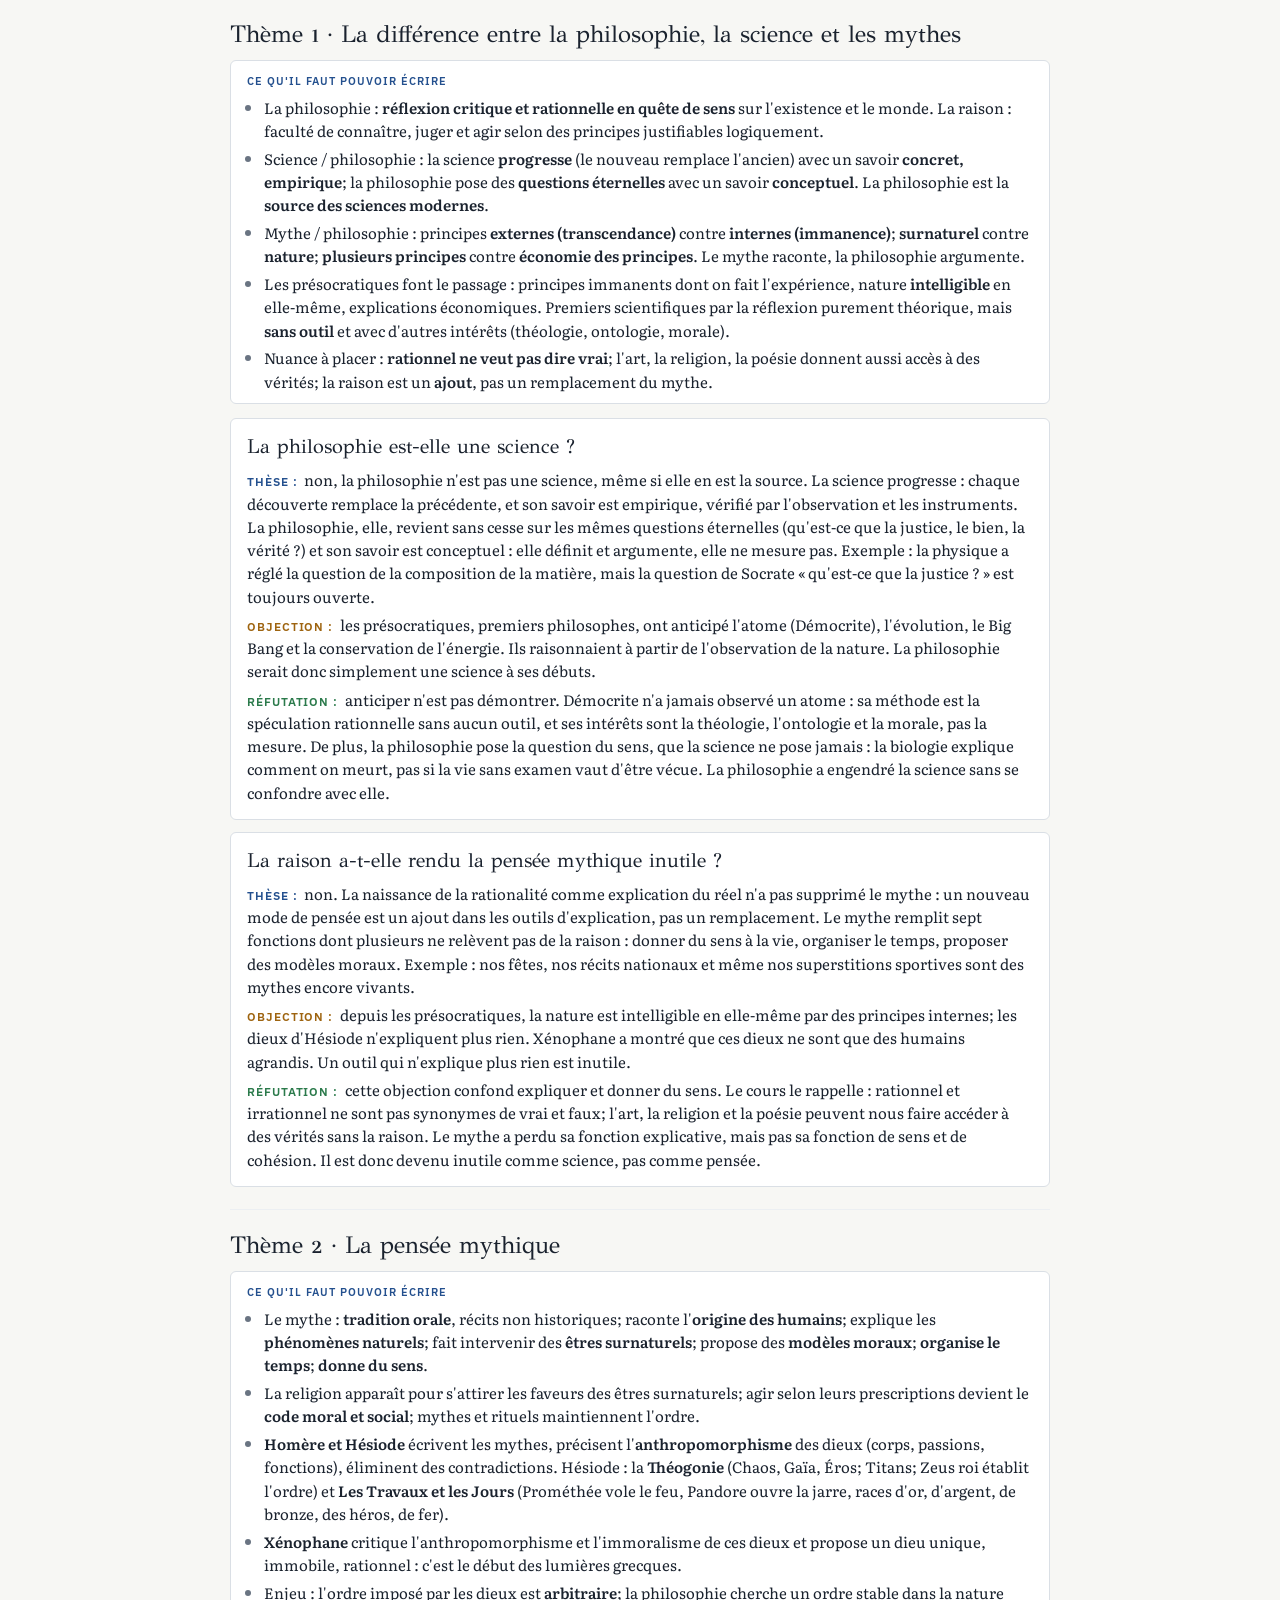
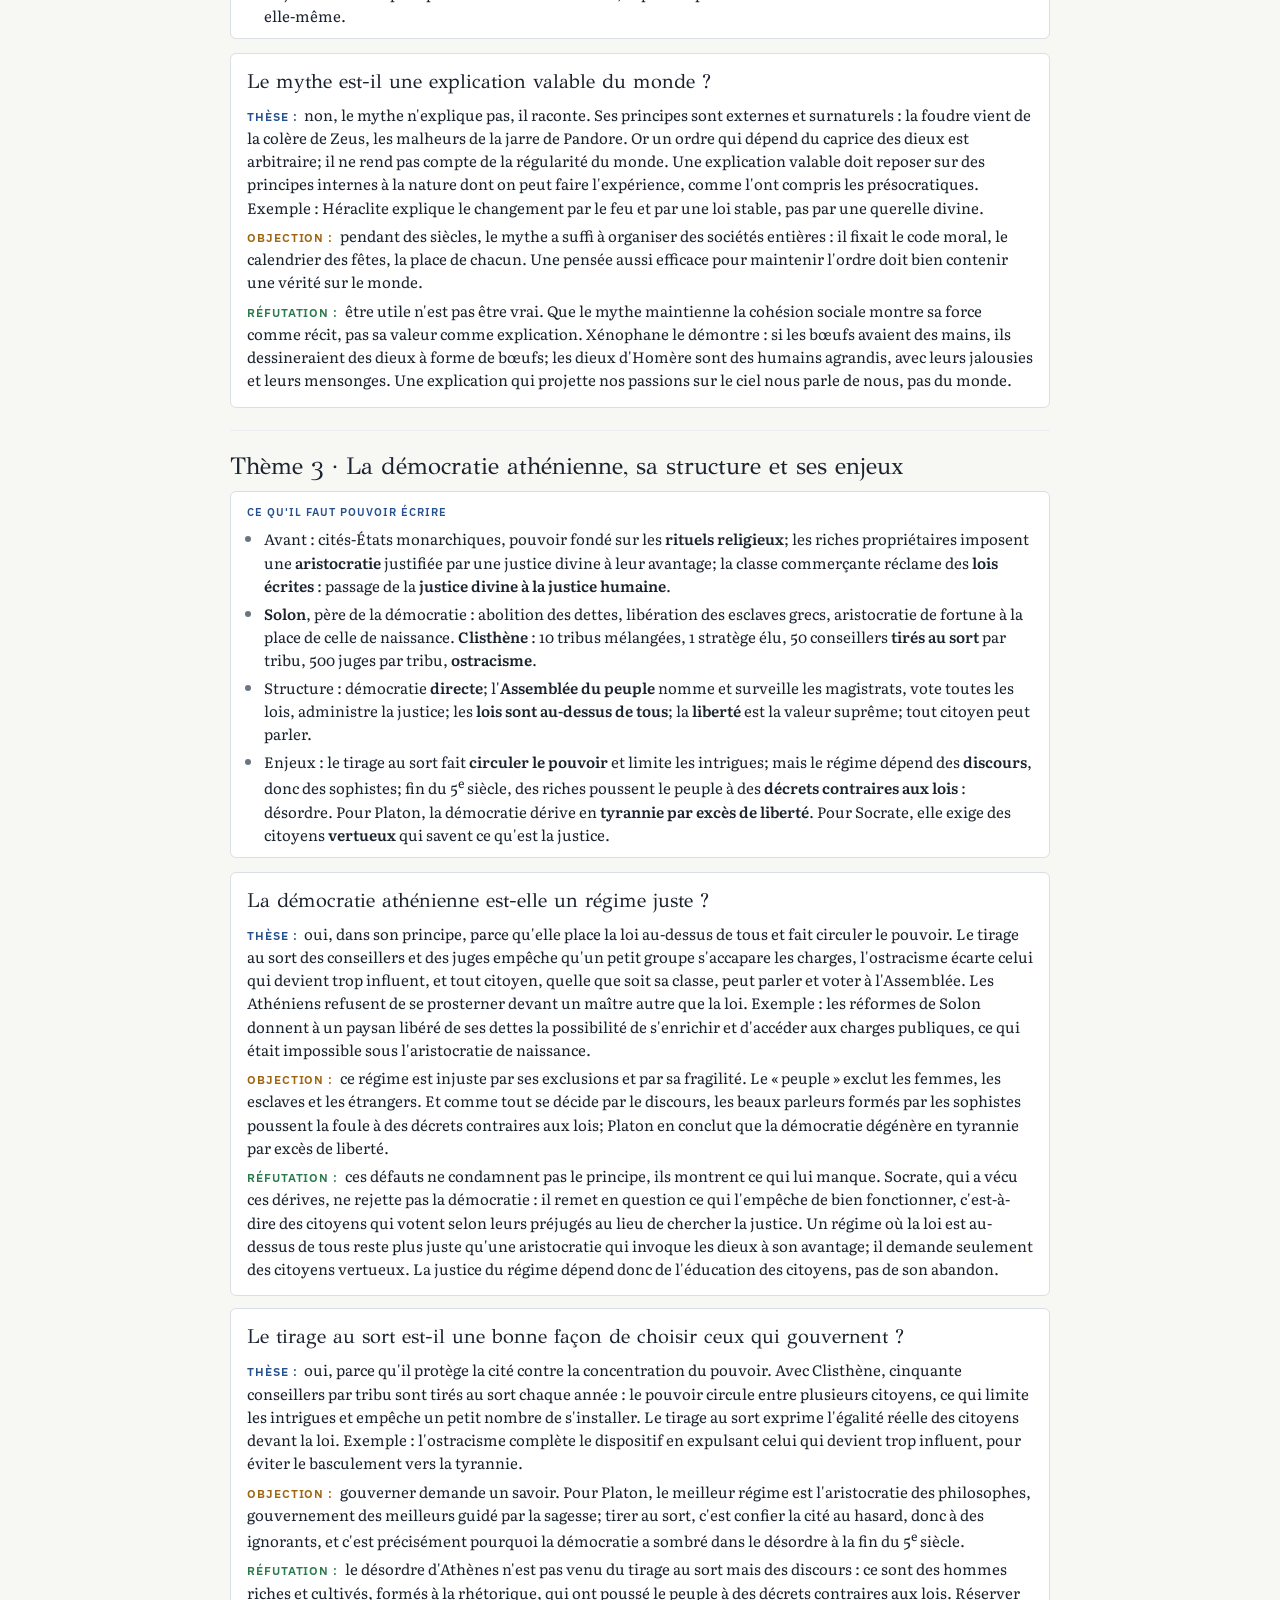
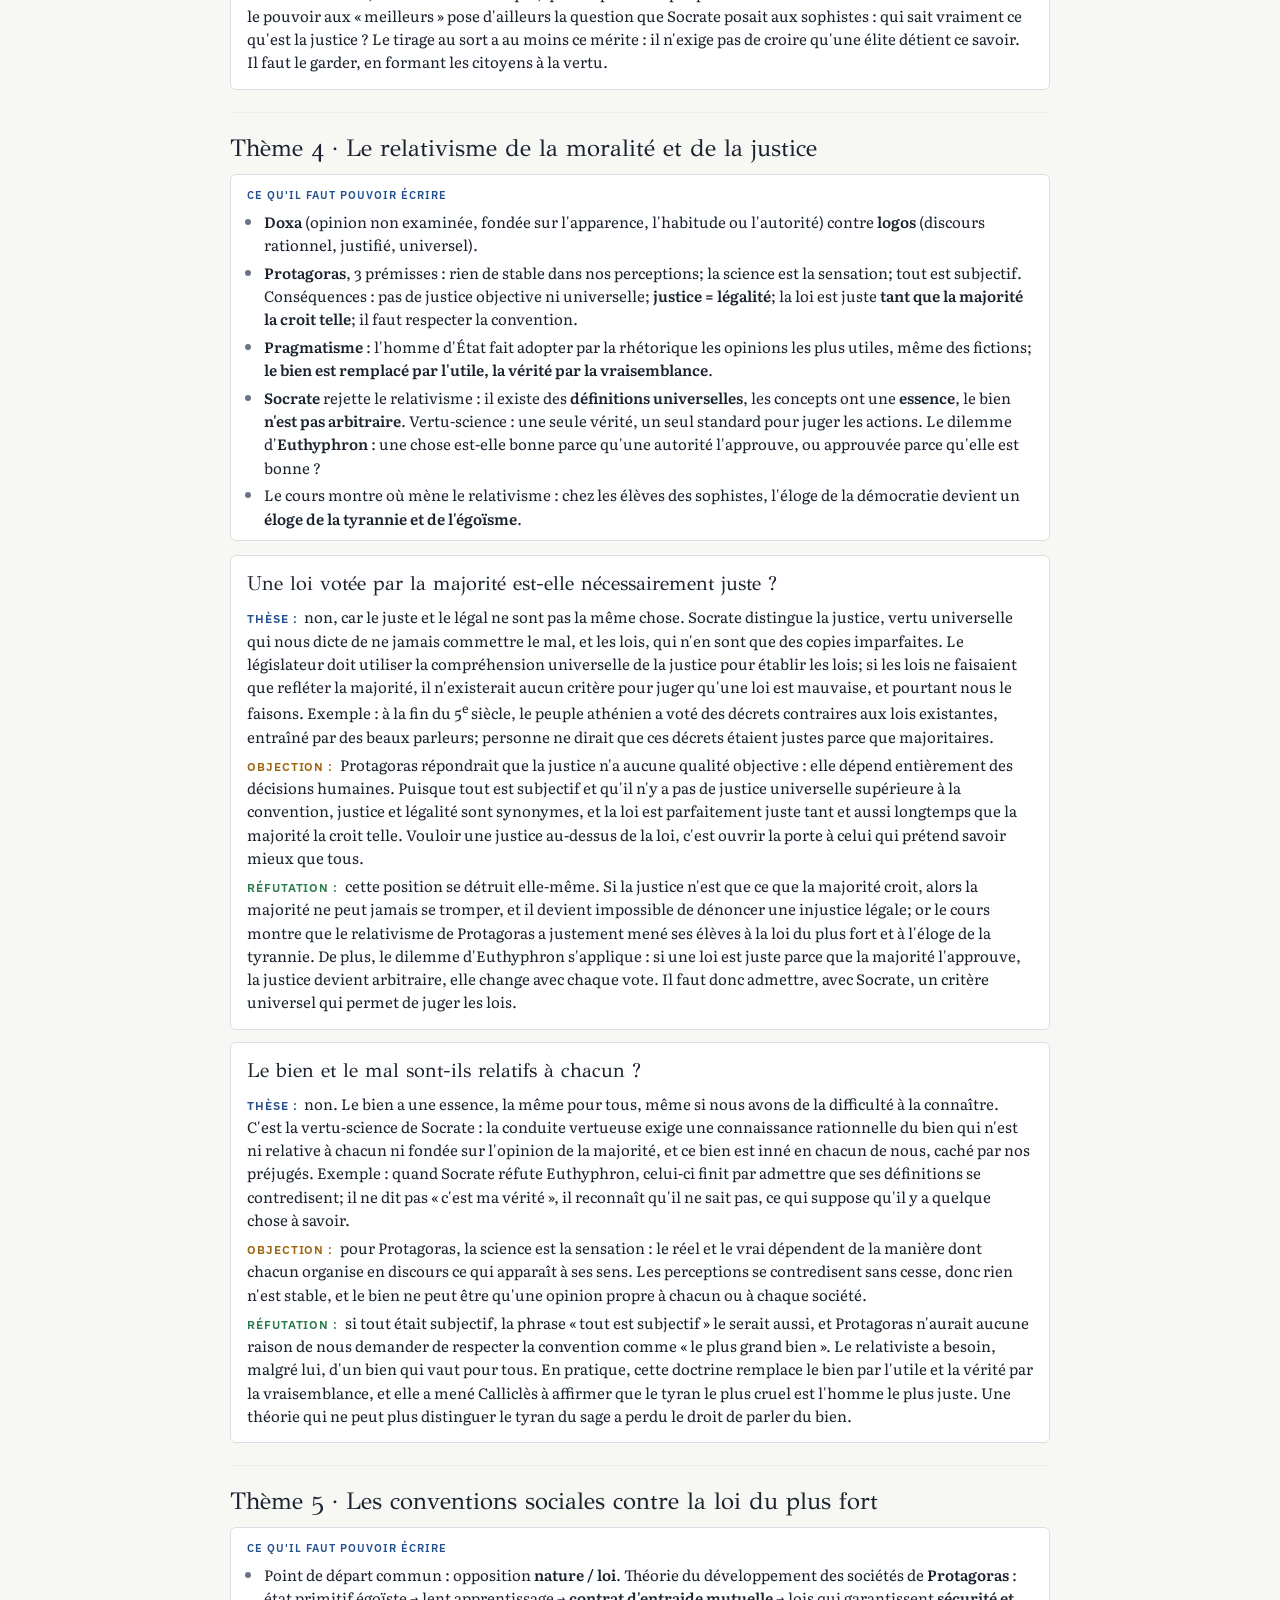
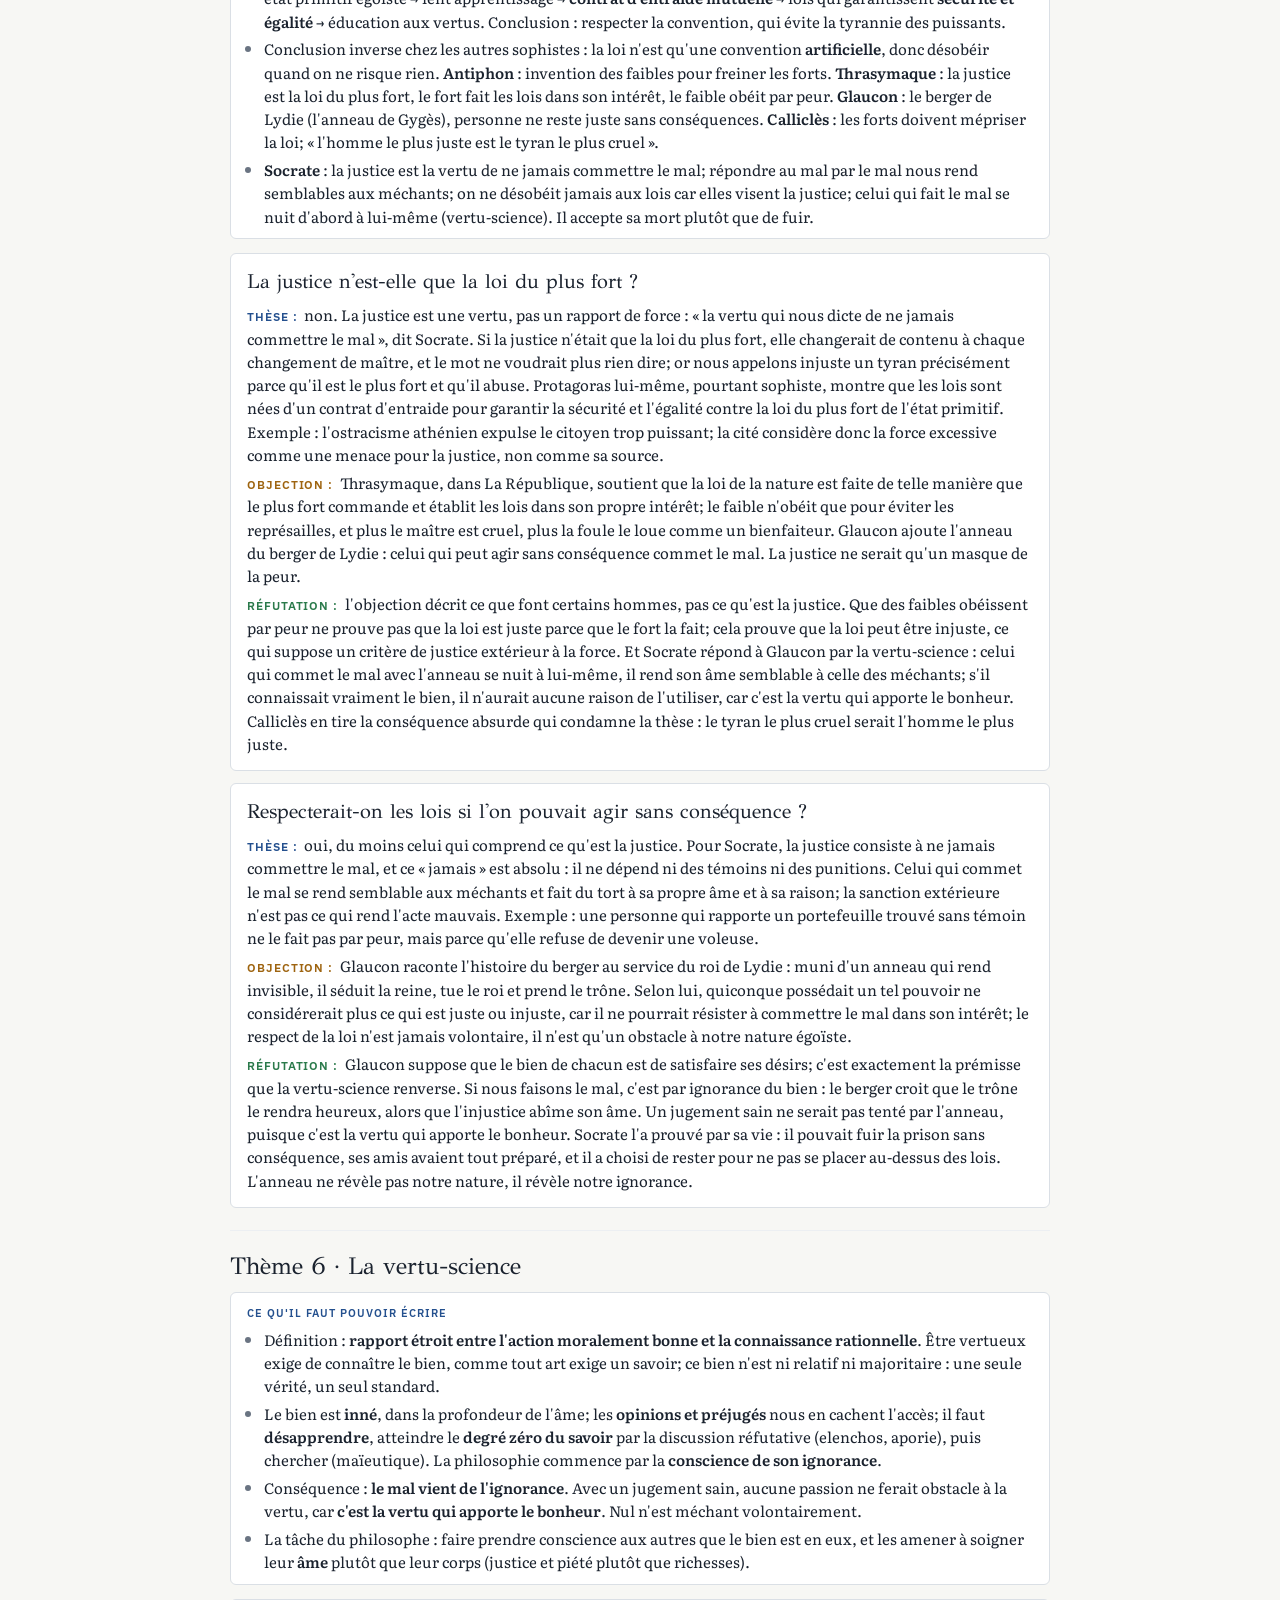
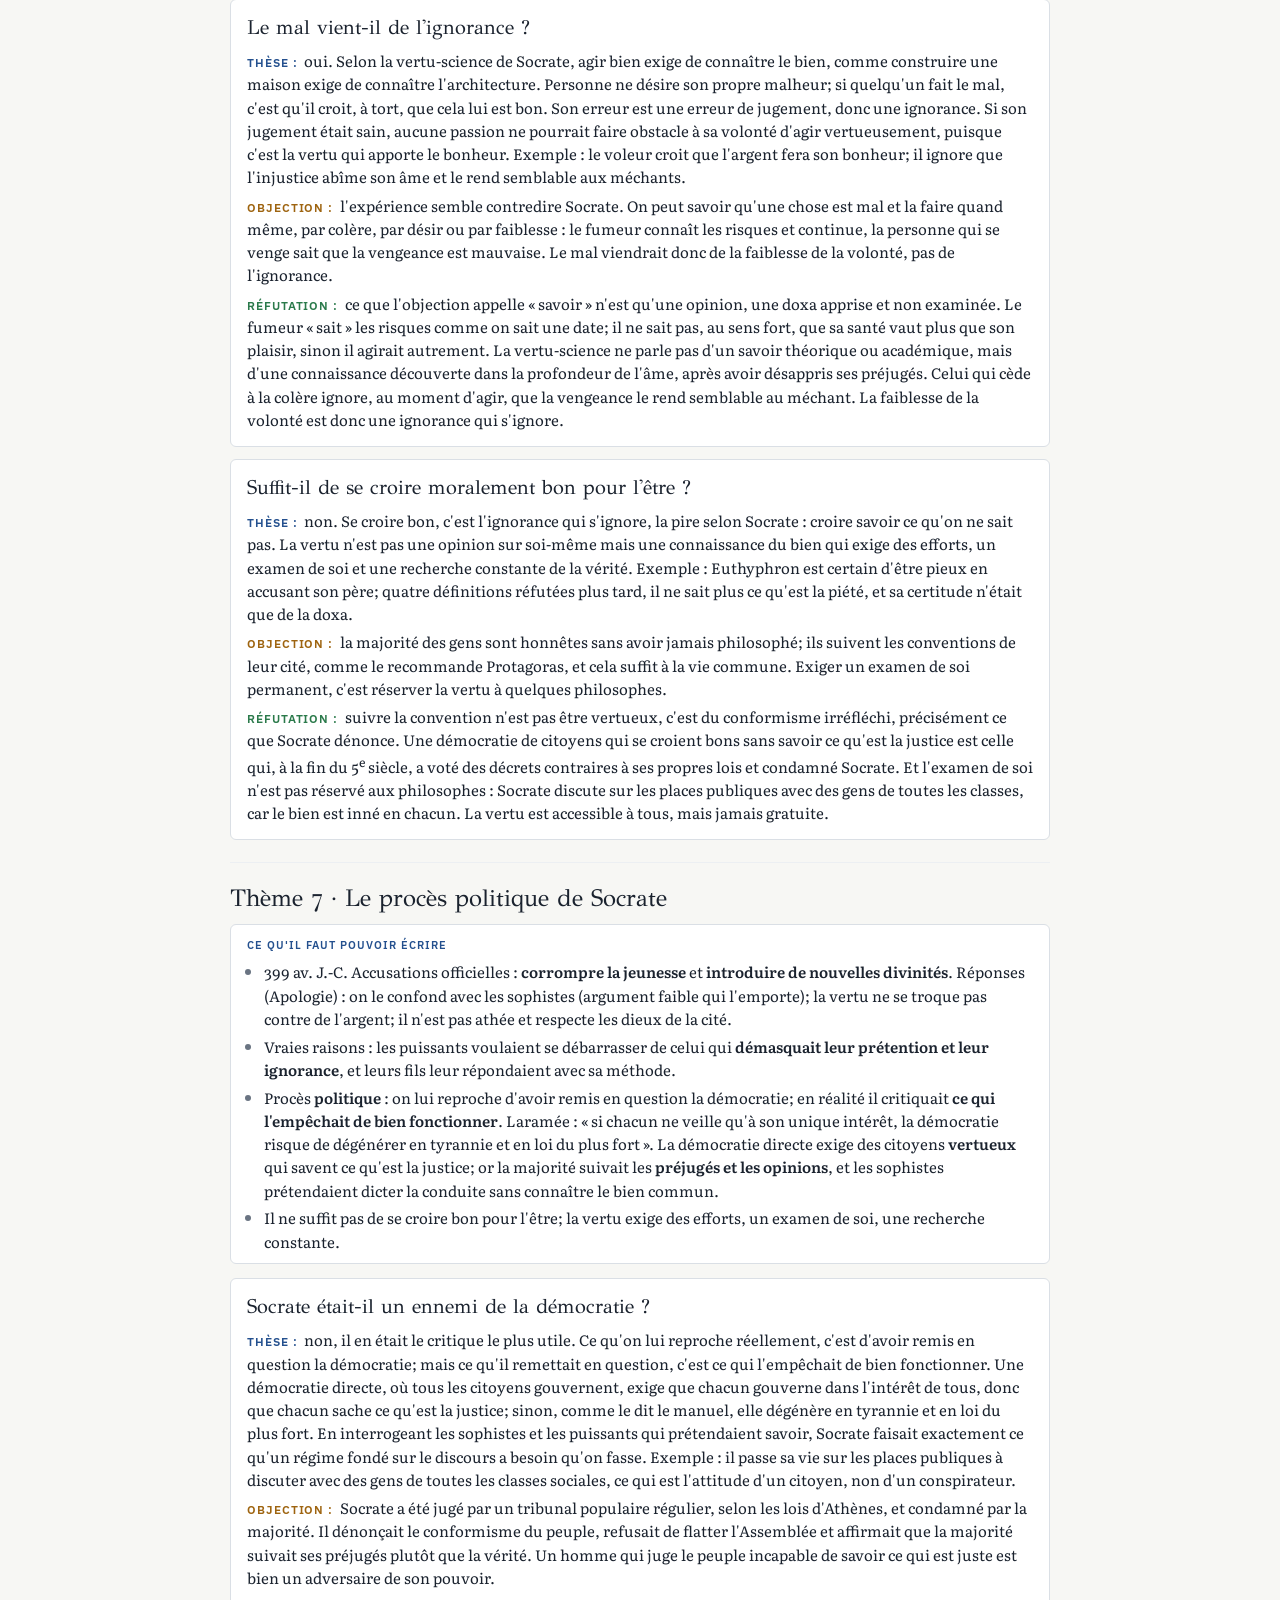
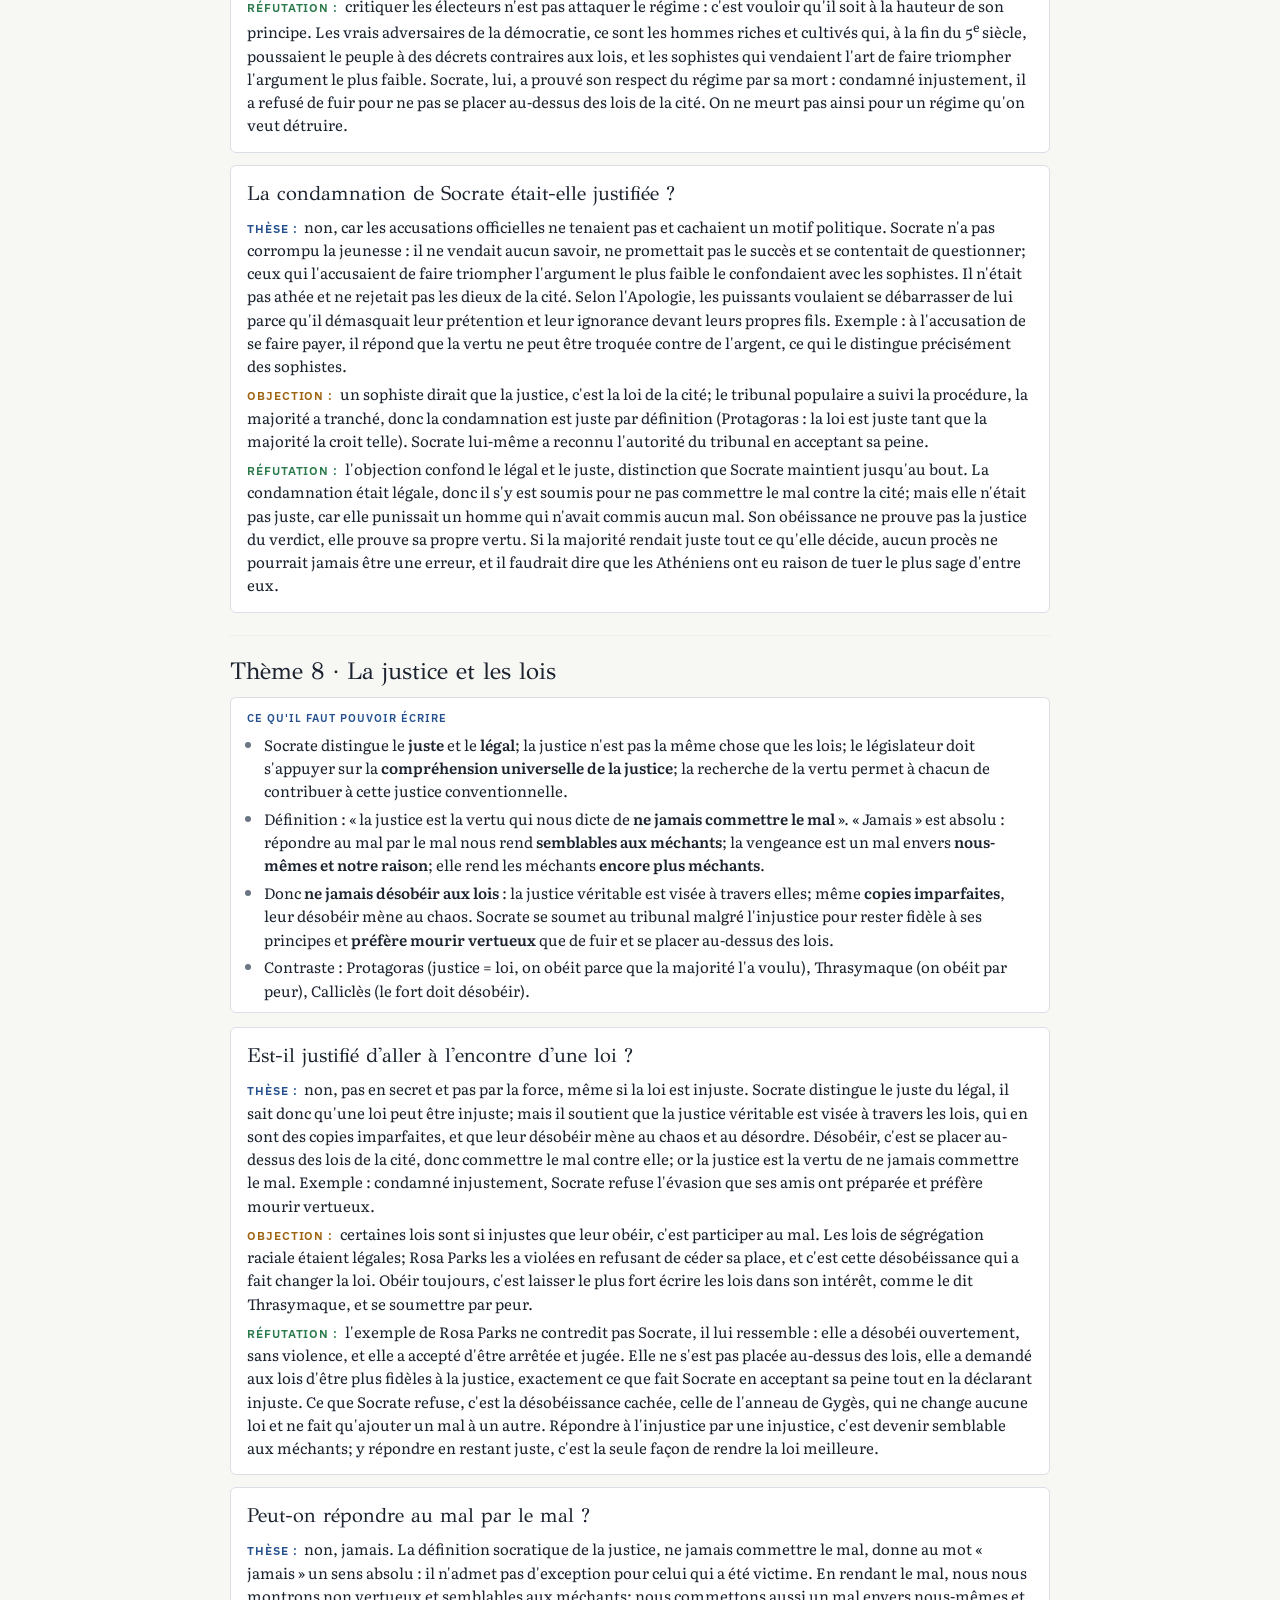
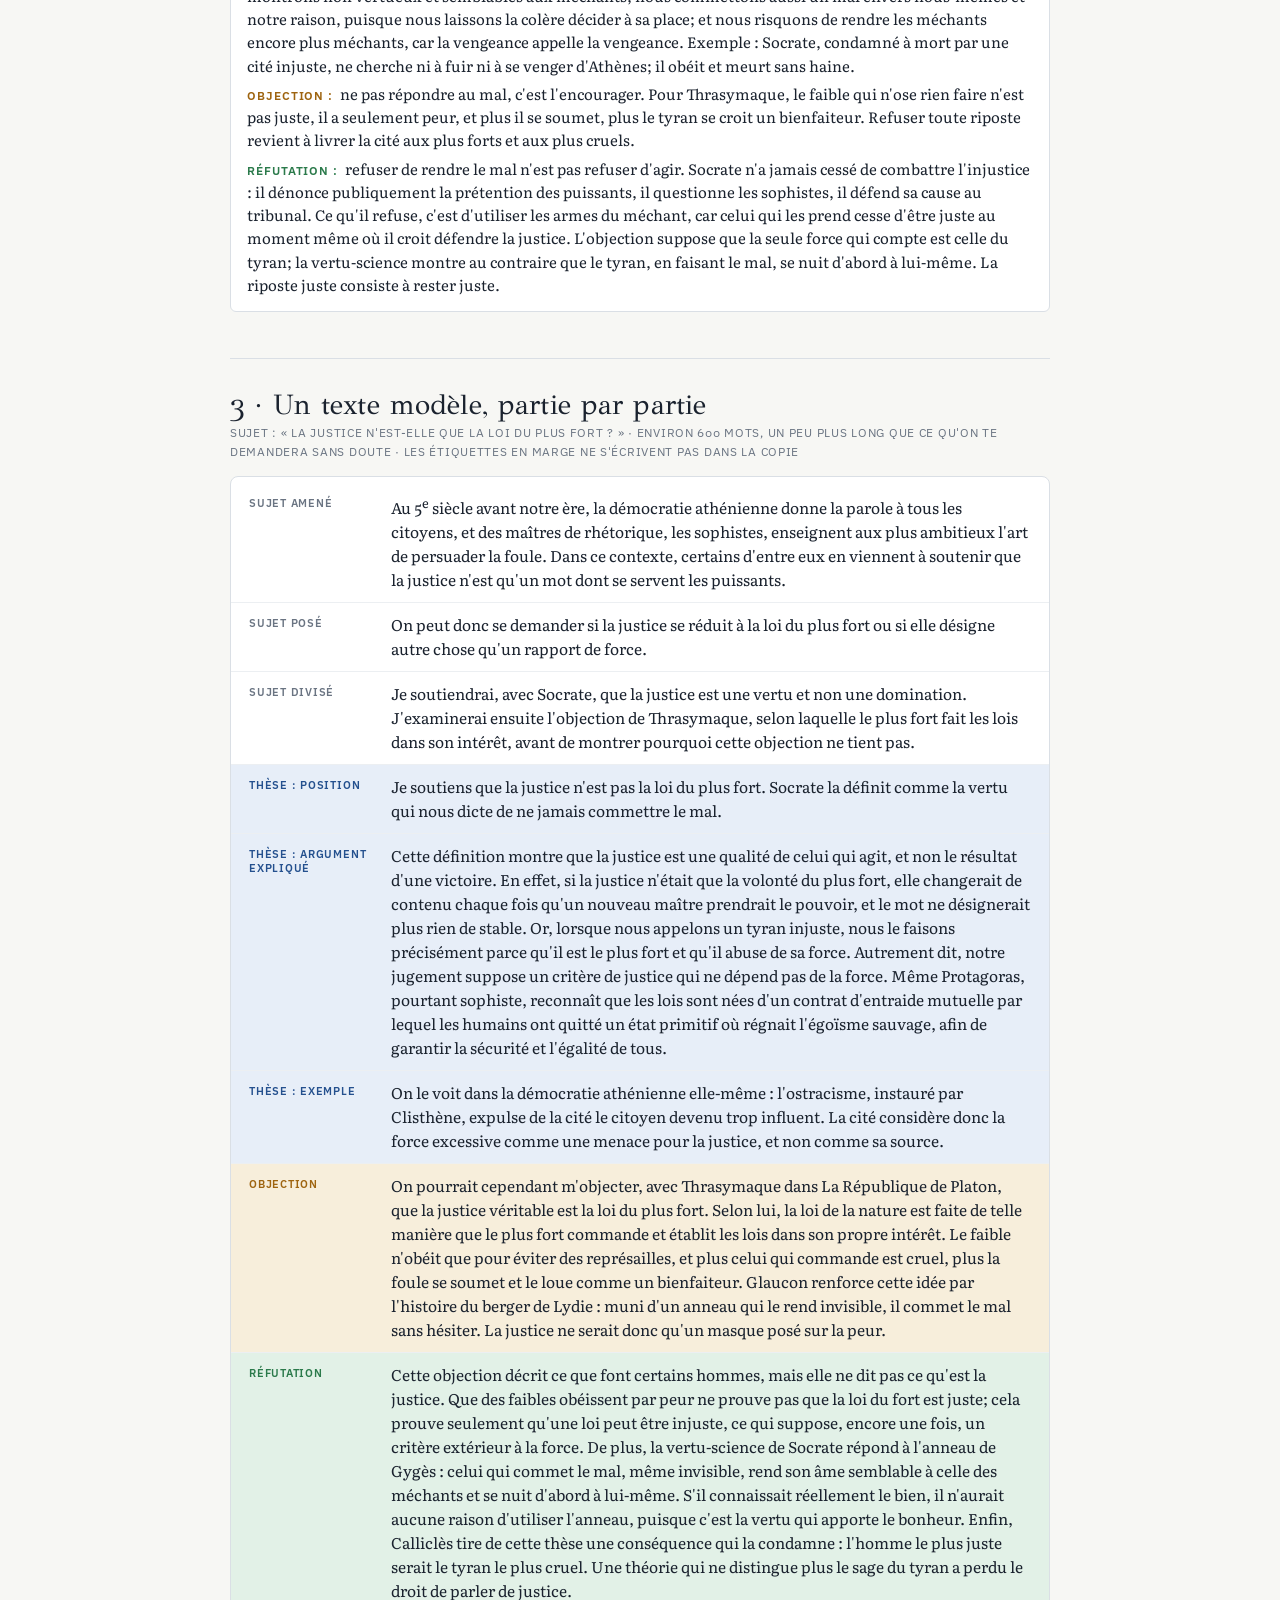
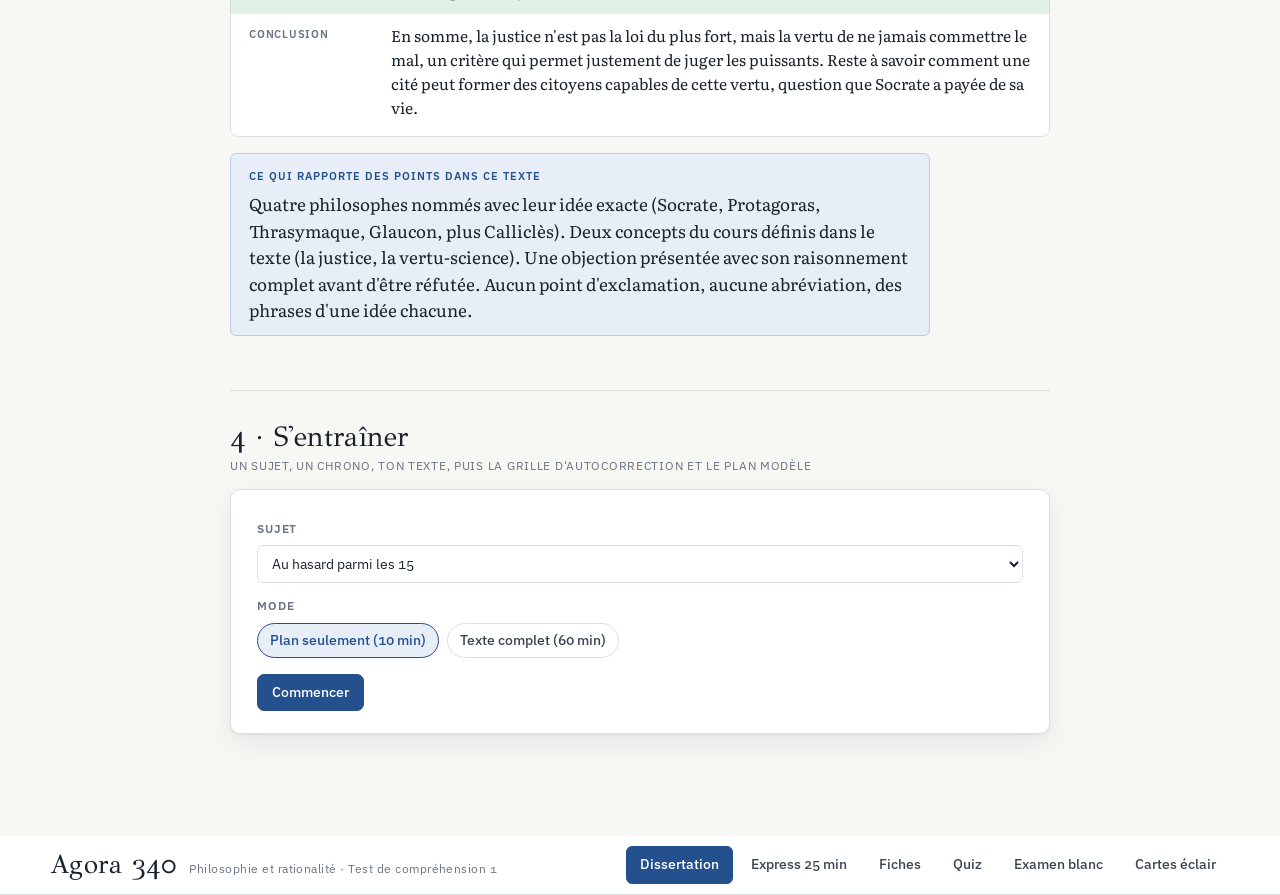
==== commit 1be6fc24: "Dissertation : structure thèse/objection/réfutation, 8 thématiques avec 15 plans, texte modèle, entr" ====
--- a/docs/index.html
+++ b/docs/index.html
@@ -308,13 +308,335 @@
   .def,.retenir,.piege,.compl,.note,.person,.two .col{break-inside:avoid;box-shadow:none}
   a{color:#000;text-decoration:none}
 }
+
+/* ---------- dissertation ---------- */
+.tor{display:grid;gap:10px;margin:14px 0 20px}
+.tor > div{border:1px solid var(--line);border-radius:6px;padding:12px 16px 8px;background:var(--surface)}
+.tor .lab{font-family:var(--f-ui);font-size:11.5px;font-weight:600;letter-spacing:.08em;text-transform:uppercase;display:block;margin-bottom:6px;color:var(--muted)}
+.tor .tor-t{border-color:var(--accent-line);background:var(--accent-soft)} .tor .tor-t .lab{color:var(--accent)}
+.tor .tor-o{border-color:var(--warm-line);background:var(--warm-soft)} .tor .tor-o .lab{color:var(--warm)}
+.tor .tor-r{border-color:var(--good);background:var(--good-soft)} .tor .tor-r .lab{color:var(--good)}
+.tor p{margin:0 0 6px;font-size:15.5px;max-width:none}
+.tor p b{font-weight:600}
+.dtheme{border-top:1px solid var(--line-2);padding-top:22px;margin-top:22px}
+.dth-title{font-family:var(--f-display)!important;font-size:24px!important;font-weight:400!important;letter-spacing:0!important;text-transform:none!important;color:var(--ink)!important;margin:0 0 12px!important}
+.dsavoir{border:1px solid var(--line);border-radius:6px;padding:12px 16px 6px;margin:0 0 14px;background:var(--surface)}
+.dsavoir .blabel{color:var(--accent)}
+.dsavoir ul{margin:0;padding-left:1.15em;font-size:15px}
+.dsavoir li{margin:.3em 0;max-width:none}
+.dsavoir li b{font-weight:600}
+.plan p b:first-child{font-family:var(--f-ui);font-size:11.5px;letter-spacing:.08em;text-transform:uppercase;margin-right:4px}
+.plan p:nth-of-type(1) b:first-child{color:var(--accent)}
+.plan p:nth-of-type(2) b:first-child{color:var(--warm)}
+.plan p:nth-of-type(3) b:first-child{color:var(--good)}
+.modele{border:1px solid var(--line);border-radius:8px;background:var(--surface);padding:6px 0;margin:12px 0 16px}
+.mp{display:grid;grid-template-columns:130px minmax(0,1fr);gap:12px;padding:10px 18px;border-bottom:1px solid var(--line-2)}
+.mp:last-child{border-bottom:0}
+.mp p{margin:0;font-size:15.5px;max-width:none}
+.mlab{font-family:var(--f-ui);font-size:11px;font-weight:600;letter-spacing:.07em;text-transform:uppercase;color:var(--muted);padding-top:3px;line-height:1.3}
+.mp.t .mlab{color:var(--accent)} .mp.o .mlab{color:var(--warm)} .mp.r .mlab{color:var(--good)}
+.mp.t{background:var(--accent-soft)} .mp.o{background:var(--warm-soft)} .mp.r{background:var(--good-soft)}
+#d-setup select{max-width:100%;width:100%}
+.dcheck{list-style:none;padding:0;margin:8px 0 14px;font-family:var(--f-ui);font-size:14.5px}
+.dcheck li{display:flex;gap:10px;align-items:flex-start;padding:7px 0;border-bottom:1px solid var(--line-2)}
+.dcheck input{margin-top:4px;flex:none;width:16px;height:16px}
+.dwords{font-family:var(--f-ui);font-size:13px;color:var(--muted);font-variant-numeric:tabular-nums;margin-top:6px}
+#d-work textarea{min-height:260px}
+@media (max-width:900px){
+  .mp{grid-template-columns:1fr;gap:2px}
+  .dth-title{font-size:22px!important}
+}
+@media print{
+  .express-actions,#d-setup,#d-work{display:none!important}
+  .mp,.plan,.tor > div,.dsavoir{break-inside:avoid}
+}
+
+.dtheme,.plan[id],.xblock{scroll-margin-top:72px}
 </style>
 
 </head>
 <body>
 
+<!-- ============================================================ DISSERTATION -->
+<section class="view on" id="view-dissert">
+<div class="xwrap">
+  <div class="xhead">
+    <div>
+      <div class="eyebrow">Intra · Texte argumentatif partiel · 25 % de la session</div>
+      <h2>La dissertation, de la structure aux sujets</h2>
+    </div>
+    <div class="row express-actions"><a class="btn primary" href="#dpr">S'entraîner sur un sujet</a></div>
+  </div>
+  <p class="lead">Ce que dit le cours 11 : la structure est <b>thèse, objection, réfutation</b>, et huit thématiques peuvent tomber. Cette page te donne d'abord la structure avec des phrases toutes prêtes, puis pour chaque thématique ce qu'il faut savoir, les questions probables et un plan complet. À la fin, un texte modèle et un mode d'entraînement chronométré.</p>
+  <div class="xplan">
+    <a href="#dst"><b>1 · La structure</b>Le gabarit et les phrases d'amorce</a>
+    <a href="#dth"><b>2 · Les 8 thématiques</b>Savoir, questions probables, plans</a>
+    <a href="#dmo"><b>3 · Texte modèle</b>Une copie complète annotée</a>
+    <a href="#dpr"><b>4 · S'entraîner</b>Sujet au hasard, chrono, autocorrection</a>
+  </div>
+
+  <!-- ------------------------------------------------ STRUCTURE -->
+  <div class="xblock" id="dst">
+    <h3>1 · La structure imposée</h3>
+    <div class="xtime">Thèse · objection · réfutation, avec une introduction et une conclusion courtes</div>
+    <div class="piege">
+      <span class="blabel">Avant tout</span>
+      <p>Si la professeure t'a remis une feuille de structure ou un gabarit en classe (cours 8 à 10), <b>c'est sa feuille qui fait foi</b>. Le gabarit ci-dessous suit ce que ses diapos demandent depuis le début de la session : introduction en trois temps (sujet amené, posé, divisé), une position, un argument expliqué avec un exemple, une objection, une réfutation.</p>
+    </div>
+    <div class="tor">
+      <div class="tor-i"><b class="lab">Introduction · 3 à 5 phrases</b>
+        <p><b>Sujet amené</b> : le contexte en une phrase. « Au 5<sup>e</sup> siècle avant notre ère, la démocratie athénienne met face à face les sophistes et Socrate sur la question de… »</p>
+        <p><b>Sujet posé</b> : la question, reformulée avec tes mots. « On peut donc se demander si… »</p>
+        <p><b>Sujet divisé</b> : ce que tu vas faire. « Je soutiendrai que… J'examinerai ensuite l'objection selon laquelle…, avant de montrer pourquoi elle ne tient pas. »</p></div>
+      <div class="tor-t"><b class="lab">Thèse · la partie la plus longue</b>
+        <p><b>Position claire</b> en une phrase : « Je soutiens que… »</p>
+        <p><b>Argument expliqué</b>, pas énuméré : pourquoi ta position est vraie, en 4 à 6 phrases qui s'enchaînent avec « car », « en effet », « autrement dit », « donc ». Définis le concept du cours que tu utilises (la vertu-science, la convention, la doxa…).</p>
+        <p><b>Exemple concret</b> qui illustre l'argument, puis une phrase qui relie l'exemple à la thèse.</p>
+        <p><b>Un philosophe nommé</b> avec son idée exacte : « Comme le soutient Socrate dans l'Apologie… »</p></div>
+      <div class="tor-o"><b class="lab">Objection · le meilleur argument contre toi</b>
+        <p>« On pourrait m'objecter que… », « Un sophiste comme Thrasymaque répondrait que… »</p>
+        <p>Présente-la <b>honnêtement et complètement</b> (3 à 5 phrases), avec son raisonnement et un exemple. Une objection faible que tu écrases en une ligne ne rapporte rien : la correctrice veut voir que tu connais la position adverse.</p></div>
+      <div class="tor-r"><b class="lab">Réfutation · pourquoi l'objection ne tient pas</b>
+        <p>« Cependant, cette objection repose sur une erreur : … », « Or, … », « En réalité, … »</p>
+        <p>Trois façons de réfuter : montrer qu'une <b>prémisse est fausse</b>; montrer que l'objection mène à une <b>conséquence absurde ou inacceptable</b>; donner un <b>contre-exemple</b>. Termine en <b>revenant à ta thèse</b> : « C'est pourquoi il faut maintenir que… »</p></div>
+      <div class="tor-c"><b class="lab">Conclusion · 2 phrases</b>
+        <p>Rappelle la thèse en la reformulant, puis une ouverture (une question qui reste, un lien avec aujourd'hui).</p></div>
+    </div>
+
+    <h4>Le budget de mots et de temps</h4>
+    <div class="tbl-wrap"><table>
+      <tr><th>Partie</th><th>Mots (pour un texte de 400 à 500 mots)</th><th>Temps (sur 2 h)</th></tr>
+      <tr><td>Lire le sujet, choisir la position, faire le plan sur brouillon</td><td>0</td><td>15 min</td></tr>
+      <tr><td>Introduction</td><td>60 à 80</td><td>10 min</td></tr>
+      <tr><td>Thèse (position, argument, exemple, philosophe)</td><td>150 à 200</td><td>30 min</td></tr>
+      <tr><td>Objection</td><td>80 à 100</td><td>15 min</td></tr>
+      <tr><td>Réfutation</td><td>80 à 100</td><td>20 min</td></tr>
+      <tr><td>Conclusion</td><td>30 à 40</td><td>5 min</td></tr>
+      <tr><td>Relecture du français (accords, homophones, ponctuation)</td><td>0</td><td>15 min</td></tr>
+    </table></div>
+    <p class="stat-line">Si la consigne donne un autre nombre de mots ou une autre durée, garde les proportions : la thèse prend le tiers, la relecture n'est jamais sautée.</p>
+
+    <h4>Les erreurs relevées par la professeure à l'examen 1</h4>
+    <div class="tbl-wrap"><table>
+      <tr><th>Erreur</th><th>Ce que ça veut dire</th><th>Le réflexe</th></tr>
+      <tr><td><b>Énumérer au lieu d'expliquer</b></td><td>« Socrate a l'elenchos, la maïeutique et l'aporie. » Une liste de mots ne prouve pas que tu comprends.</td><td>Chaque notion nommée reçoit une phrase qui dit <b>ce qu'elle est</b> et une phrase qui dit <b>pourquoi elle sert ton argument</b>.</td></tr>
+      <tr><td><b>Langage familier, abréviations</b></td><td>« ex. », « etc. », « genre », « pis », « ça fait que », « pas mal ».</td><td>« par exemple », « c'est pourquoi », « ainsi ». Relis en cherchant les mots que tu dirais à un ami mais pas à une correctrice.</td></tr>
+      <tr><td><b>Accords</b></td><td>Genre et nombre, sujet et verbe : « les sophistes enseigne », « la loi sont ».</td><td>À la relecture, pour chaque verbe, pointe son sujet avec le crayon.</td></tr>
+      <tr><td><b>Ponctuation, phrases trop longues</b></td><td>Points d'exclamation, points de suspension, phrases de cinq lignes.</td><td>Une idée par phrase. Aucun « ! » ni « … » dans une dissertation.</td></tr>
+      <tr><td><b>Homophones</b></td><td>ça / sa, a / à, ce / se, son / sont, ces / ses, ou / où.</td><td>« ça » = cela; « sa » = la sienne. « a » = avait; « à » ne se remplace pas.</td></tr>
+    </table></div>
+    <div class="retenir">
+      <span class="blabel">Les connecteurs qui structurent le texte</span>
+      <p><b>Pour poser</b> : je soutiens que, il faut admettre que, en effet, autrement dit. <b>Pour prouver</b> : car, puisque, c'est pourquoi, par conséquent, donc. <b>Pour illustrer</b> : par exemple, ainsi, on le voit lorsque. <b>Pour objecter</b> : cependant, on pourrait m'objecter que, certes, il est vrai que. <b>Pour réfuter</b> : or, en réalité, cette objection oublie que, ce raisonnement ne tient pas car. <b>Pour conclure</b> : en somme, finalement, il faut donc maintenir que.</p>
+    </div>
+  </div>
+
+  <!-- ------------------------------------------------ THÉMATIQUES -->
+  <div class="xblock" id="dth">
+    <h3>2 · Les huit thématiques : savoir, questions probables, plans</h3>
+    <div class="xtime">Pour chaque thème : ce qu'il faut pouvoir écrire, puis les sujets les plus probables avec un plan thèse, objection, réfutation</div>
+    <div class="note">
+      <span class="blabel">Comment choisir sa position</span>
+      <p>Prends presque toujours le <b>côté de Socrate</b> (vérité universelle, vertu-science, justice distincte de la loi, obéissance aux lois) et mets les <b>sophistes en objection</b> (Protagoras, Thrasymaque, Calliclès). Tu as beaucoup plus de matière du cours pour réfuter dans ce sens, et les questions sont formulées pour ça. L'exception : les questions sur la démocratie athénienne, où la position « oui, mais » avec l'objection historique (femmes, esclaves, démagogues) marche bien.</p>
+    </div>
+
+    <!-- T1 -->
+    <div class="dtheme" id="t1">
+      <h4 class="dth-title">Thème 1 · La différence entre la philosophie, la science et les mythes</h4>
+      <div class="dsavoir"><span class="blabel">Ce qu'il faut pouvoir écrire</span>
+        <ul>
+          <li>La philosophie : <b>réflexion critique et rationnelle en quête de sens</b> sur l'existence et le monde. La raison : faculté de connaître, juger et agir selon des principes justifiables logiquement.</li>
+          <li>Science / philosophie : la science <b>progresse</b> (le nouveau remplace l'ancien) avec un savoir <b>concret, empirique</b>; la philosophie pose des <b>questions éternelles</b> avec un savoir <b>conceptuel</b>. La philosophie est la <b>source des sciences modernes</b>.</li>
+          <li>Mythe / philosophie : principes <b>externes (transcendance)</b> contre <b>internes (immanence)</b>; <b>surnaturel</b> contre <b>nature</b>; <b>plusieurs principes</b> contre <b>économie des principes</b>. Le mythe raconte, la philosophie argumente.</li>
+          <li>Les présocratiques font le passage : principes immanents dont on fait l'expérience, nature <b>intelligible</b> en elle-même, explications économiques. Premiers scientifiques par la réflexion purement théorique, mais <b>sans outil</b> et avec d'autres intérêts (théologie, ontologie, morale).</li>
+          <li>Nuance à placer : <b>rationnel ne veut pas dire vrai</b>; l'art, la religion, la poésie donnent aussi accès à des vérités; la raison est un <b>ajout</b>, pas un remplacement du mythe.</li>
+        </ul></div>
+      <div class="plan" id="p11"><b class="t">La philosophie est-elle une science ?</b>
+        <p><b>Thèse :</b> non, la philosophie n'est pas une science, même si elle en est la source. La science progresse : chaque découverte remplace la précédente, et son savoir est empirique, vérifié par l'observation et les instruments. La philosophie, elle, revient sans cesse sur les mêmes questions éternelles (qu'est-ce que la justice, le bien, la vérité ?) et son savoir est conceptuel : elle définit et argumente, elle ne mesure pas. Exemple : la physique a réglé la question de la composition de la matière, mais la question de Socrate « qu'est-ce que la justice ? » est toujours ouverte.</p>
+        <p><b>Objection :</b> les présocratiques, premiers philosophes, ont anticipé l'atome (Démocrite), l'évolution, le Big Bang et la conservation de l'énergie. Ils raisonnaient à partir de l'observation de la nature. La philosophie serait donc simplement une science à ses débuts.</p>
+        <p><b>Réfutation :</b> anticiper n'est pas démontrer. Démocrite n'a jamais observé un atome : sa méthode est la spéculation rationnelle sans aucun outil, et ses intérêts sont la théologie, l'ontologie et la morale, pas la mesure. De plus, la philosophie pose la question du sens, que la science ne pose jamais : la biologie explique comment on meurt, pas si la vie sans examen vaut d'être vécue. La philosophie a engendré la science sans se confondre avec elle.</p></div>
+      <div class="plan" id="p12"><b class="t">La raison a-t-elle rendu la pensée mythique inutile ?</b>
+        <p><b>Thèse :</b> non. La naissance de la rationalité comme explication du réel n'a pas supprimé le mythe : un nouveau mode de pensée est un ajout dans les outils d'explication, pas un remplacement. Le mythe remplit sept fonctions dont plusieurs ne relèvent pas de la raison : donner du sens à la vie, organiser le temps, proposer des modèles moraux. Exemple : nos fêtes, nos récits nationaux et même nos superstitions sportives sont des mythes encore vivants.</p>
+        <p><b>Objection :</b> depuis les présocratiques, la nature est intelligible en elle-même par des principes internes; les dieux d'Hésiode n'expliquent plus rien. Xénophane a montré que ces dieux ne sont que des humains agrandis. Un outil qui n'explique plus rien est inutile.</p>
+        <p><b>Réfutation :</b> cette objection confond expliquer et donner du sens. Le cours le rappelle : rationnel et irrationnel ne sont pas synonymes de vrai et faux; l'art, la religion et la poésie peuvent nous faire accéder à des vérités sans la raison. Le mythe a perdu sa fonction explicative, mais pas sa fonction de sens et de cohésion. Il est donc devenu inutile comme science, pas comme pensée.</p></div>
+    </div>
+
+    <!-- T2 -->
+    <div class="dtheme" id="t2">
+      <h4 class="dth-title">Thème 2 · La pensée mythique</h4>
+      <div class="dsavoir"><span class="blabel">Ce qu'il faut pouvoir écrire</span>
+        <ul>
+          <li>Le mythe : <b>tradition orale</b>, récits non historiques; raconte l'<b>origine des humains</b>; explique les <b>phénomènes naturels</b>; fait intervenir des <b>êtres surnaturels</b>; propose des <b>modèles moraux</b>; <b>organise le temps</b>; <b>donne du sens</b>.</li>
+          <li>La religion apparaît pour s'attirer les faveurs des êtres surnaturels; agir selon leurs prescriptions devient le <b>code moral et social</b>; mythes et rituels maintiennent l'ordre.</li>
+          <li><b>Homère et Hésiode</b> écrivent les mythes, précisent l'<b>anthropomorphisme</b> des dieux (corps, passions, fonctions), éliminent des contradictions. Hésiode : la <b>Théogonie</b> (Chaos, Gaïa, Éros; Titans; Zeus roi établit l'ordre) et <b>Les Travaux et les Jours</b> (Prométhée vole le feu, Pandore ouvre la jarre, races d'or, d'argent, de bronze, des héros, de fer).</li>
+          <li><b>Xénophane</b> critique l'anthropomorphisme et l'immoralisme de ces dieux et propose un dieu unique, immobile, rationnel : c'est le début des lumières grecques.</li>
+          <li>Enjeu : l'ordre imposé par les dieux est <b>arbitraire</b>; la philosophie cherche un ordre stable dans la nature elle-même.</li>
+        </ul></div>
+      <div class="plan" id="p21"><b class="t">Le mythe est-il une explication valable du monde ?</b>
+        <p><b>Thèse :</b> non, le mythe n'explique pas, il raconte. Ses principes sont externes et surnaturels : la foudre vient de la colère de Zeus, les malheurs de la jarre de Pandore. Or un ordre qui dépend du caprice des dieux est arbitraire; il ne rend pas compte de la régularité du monde. Une explication valable doit reposer sur des principes internes à la nature dont on peut faire l'expérience, comme l'ont compris les présocratiques. Exemple : Héraclite explique le changement par le feu et par une loi stable, pas par une querelle divine.</p>
+        <p><b>Objection :</b> pendant des siècles, le mythe a suffi à organiser des sociétés entières : il fixait le code moral, le calendrier des fêtes, la place de chacun. Une pensée aussi efficace pour maintenir l'ordre doit bien contenir une vérité sur le monde.</p>
+        <p><b>Réfutation :</b> être utile n'est pas être vrai. Que le mythe maintienne la cohésion sociale montre sa force comme récit, pas sa valeur comme explication. Xénophane le démontre : si les bœufs avaient des mains, ils dessineraient des dieux à forme de bœufs; les dieux d'Homère sont des humains agrandis, avec leurs jalousies et leurs mensonges. Une explication qui projette nos passions sur le ciel nous parle de nous, pas du monde.</p></div>
+    </div>
+
+    <!-- T3 -->
+    <div class="dtheme" id="t3">
+      <h4 class="dth-title">Thème 3 · La démocratie athénienne, sa structure et ses enjeux</h4>
+      <div class="dsavoir"><span class="blabel">Ce qu'il faut pouvoir écrire</span>
+        <ul>
+          <li>Avant : cités-États monarchiques, pouvoir fondé sur les <b>rituels religieux</b>; les riches propriétaires imposent une <b>aristocratie</b> justifiée par une justice divine à leur avantage; la classe commerçante réclame des <b>lois écrites</b> : passage de la <b>justice divine à la justice humaine</b>.</li>
+          <li><b>Solon</b>, père de la démocratie : abolition des dettes, libération des esclaves grecs, aristocratie de fortune à la place de celle de naissance. <b>Clisthène</b> : 10 tribus mélangées, 1 stratège élu, 50 conseillers <b>tirés au sort</b> par tribu, 500 juges par tribu, <b>ostracisme</b>.</li>
+          <li>Structure : démocratie <b>directe</b>; l'<b>Assemblée du peuple</b> nomme et surveille les magistrats, vote toutes les lois, administre la justice; les <b>lois sont au-dessus de tous</b>; la <b>liberté</b> est la valeur suprême; tout citoyen peut parler.</li>
+          <li>Enjeux : le tirage au sort fait <b>circuler le pouvoir</b> et limite les intrigues; mais le régime dépend des <b>discours</b>, donc des sophistes; fin du 5<sup>e</sup> siècle, des riches poussent le peuple à des <b>décrets contraires aux lois</b> : désordre. Pour Platon, la démocratie dérive en <b>tyrannie par excès de liberté</b>. Pour Socrate, elle exige des citoyens <b>vertueux</b> qui savent ce qu'est la justice.</li>
+        </ul></div>
+      <div class="plan" id="p31"><b class="t">La démocratie athénienne est-elle un régime juste ?</b>
+        <p><b>Thèse :</b> oui, dans son principe, parce qu'elle place la loi au-dessus de tous et fait circuler le pouvoir. Le tirage au sort des conseillers et des juges empêche qu'un petit groupe s'accapare les charges, l'ostracisme écarte celui qui devient trop influent, et tout citoyen, quelle que soit sa classe, peut parler et voter à l'Assemblée. Les Athéniens refusent de se prosterner devant un maître autre que la loi. Exemple : les réformes de Solon donnent à un paysan libéré de ses dettes la possibilité de s'enrichir et d'accéder aux charges publiques, ce qui était impossible sous l'aristocratie de naissance.</p>
+        <p><b>Objection :</b> ce régime est injuste par ses exclusions et par sa fragilité. Le « peuple » exclut les femmes, les esclaves et les étrangers. Et comme tout se décide par le discours, les beaux parleurs formés par les sophistes poussent la foule à des décrets contraires aux lois; Platon en conclut que la démocratie dégénère en tyrannie par excès de liberté.</p>
+        <p><b>Réfutation :</b> ces défauts ne condamnent pas le principe, ils montrent ce qui lui manque. Socrate, qui a vécu ces dérives, ne rejette pas la démocratie : il remet en question ce qui l'empêche de bien fonctionner, c'est-à-dire des citoyens qui votent selon leurs préjugés au lieu de chercher la justice. Un régime où la loi est au-dessus de tous reste plus juste qu'une aristocratie qui invoque les dieux à son avantage; il demande seulement des citoyens vertueux. La justice du régime dépend donc de l'éducation des citoyens, pas de son abandon.</p></div>
+      <div class="plan" id="p32"><b class="t">Le tirage au sort est-il une bonne façon de choisir ceux qui gouvernent ?</b>
+        <p><b>Thèse :</b> oui, parce qu'il protège la cité contre la concentration du pouvoir. Avec Clisthène, cinquante conseillers par tribu sont tirés au sort chaque année : le pouvoir circule entre plusieurs citoyens, ce qui limite les intrigues et empêche un petit nombre de s'installer. Le tirage au sort exprime l'égalité réelle des citoyens devant la loi. Exemple : l'ostracisme complète le dispositif en expulsant celui qui devient trop influent, pour éviter le basculement vers la tyrannie.</p>
+        <p><b>Objection :</b> gouverner demande un savoir. Pour Platon, le meilleur régime est l'aristocratie des philosophes, gouvernement des meilleurs guidé par la sagesse; tirer au sort, c'est confier la cité au hasard, donc à des ignorants, et c'est précisément pourquoi la démocratie a sombré dans le désordre à la fin du 5<sup>e</sup> siècle.</p>
+        <p><b>Réfutation :</b> le désordre d'Athènes n'est pas venu du tirage au sort mais des discours : ce sont des hommes riches et cultivés, formés à la rhétorique, qui ont poussé le peuple à des décrets contraires aux lois. Réserver le pouvoir aux « meilleurs » pose d'ailleurs la question que Socrate posait aux sophistes : qui sait vraiment ce qu'est la justice ? Le tirage au sort a au moins ce mérite : il n'exige pas de croire qu'une élite détient ce savoir. Il faut le garder, en formant les citoyens à la vertu.</p></div>
+    </div>
+
+    <!-- T4 -->
+    <div class="dtheme" id="t4">
+      <h4 class="dth-title">Thème 4 · Le relativisme de la moralité et de la justice</h4>
+      <div class="dsavoir"><span class="blabel">Ce qu'il faut pouvoir écrire</span>
+        <ul>
+          <li><b>Doxa</b> (opinion non examinée, fondée sur l'apparence, l'habitude ou l'autorité) contre <b>logos</b> (discours rationnel, justifié, universel).</li>
+          <li><b>Protagoras</b>, 3 prémisses : rien de stable dans nos perceptions; la science est la sensation; tout est subjectif. Conséquences : pas de justice objective ni universelle; <b>justice = légalité</b>; la loi est juste <b>tant que la majorité la croit telle</b>; il faut respecter la convention.</li>
+          <li><b>Pragmatisme</b> : l'homme d'État fait adopter par la rhétorique les opinions les plus utiles, même des fictions; <b>le bien est remplacé par l'utile, la vérité par la vraisemblance</b>.</li>
+          <li><b>Socrate</b> rejette le relativisme : il existe des <b>définitions universelles</b>, les concepts ont une <b>essence</b>, le bien <b>n'est pas arbitraire</b>. Vertu-science : une seule vérité, un seul standard pour juger les actions. Le dilemme d'<b>Euthyphron</b> : une chose est-elle bonne parce qu'une autorité l'approuve, ou approuvée parce qu'elle est bonne ?</li>
+          <li>Le cours montre où mène le relativisme : chez les élèves des sophistes, l'éloge de la démocratie devient un <b>éloge de la tyrannie et de l'égoïsme</b>.</li>
+        </ul></div>
+      <div class="plan" id="p41"><b class="t">Une loi votée par la majorité est-elle nécessairement juste ?</b>
+        <p><b>Thèse :</b> non, car le juste et le légal ne sont pas la même chose. Socrate distingue la justice, vertu universelle qui nous dicte de ne jamais commettre le mal, et les lois, qui n'en sont que des copies imparfaites. Le législateur doit utiliser la compréhension universelle de la justice pour établir les lois; si les lois ne faisaient que refléter la majorité, il n'existerait aucun critère pour juger qu'une loi est mauvaise, et pourtant nous le faisons. Exemple : à la fin du 5<sup>e</sup> siècle, le peuple athénien a voté des décrets contraires aux lois existantes, entraîné par des beaux parleurs; personne ne dirait que ces décrets étaient justes parce que majoritaires.</p>
+        <p><b>Objection :</b> Protagoras répondrait que la justice n'a aucune qualité objective : elle dépend entièrement des décisions humaines. Puisque tout est subjectif et qu'il n'y a pas de justice universelle supérieure à la convention, justice et légalité sont synonymes, et la loi est parfaitement juste tant et aussi longtemps que la majorité la croit telle. Vouloir une justice au-dessus de la loi, c'est ouvrir la porte à celui qui prétend savoir mieux que tous.</p>
+        <p><b>Réfutation :</b> cette position se détruit elle-même. Si la justice n'est que ce que la majorité croit, alors la majorité ne peut jamais se tromper, et il devient impossible de dénoncer une injustice légale; or le cours montre que le relativisme de Protagoras a justement mené ses élèves à la loi du plus fort et à l'éloge de la tyrannie. De plus, le dilemme d'Euthyphron s'applique : si une loi est juste parce que la majorité l'approuve, la justice devient arbitraire, elle change avec chaque vote. Il faut donc admettre, avec Socrate, un critère universel qui permet de juger les lois.</p></div>
+      <div class="plan" id="p42"><b class="t">Le bien et le mal sont-ils relatifs à chacun ?</b>
+        <p><b>Thèse :</b> non. Le bien a une essence, la même pour tous, même si nous avons de la difficulté à la connaître. C'est la vertu-science de Socrate : la conduite vertueuse exige une connaissance rationnelle du bien qui n'est ni relative à chacun ni fondée sur l'opinion de la majorité, et ce bien est inné en chacun de nous, caché par nos préjugés. Exemple : quand Socrate réfute Euthyphron, celui-ci finit par admettre que ses définitions se contredisent; il ne dit pas « c'est ma vérité », il reconnaît qu'il ne sait pas, ce qui suppose qu'il y a quelque chose à savoir.</p>
+        <p><b>Objection :</b> pour Protagoras, la science est la sensation : le réel et le vrai dépendent de la manière dont chacun organise en discours ce qui apparaît à ses sens. Les perceptions se contredisent sans cesse, donc rien n'est stable, et le bien ne peut être qu'une opinion propre à chacun ou à chaque société.</p>
+        <p><b>Réfutation :</b> si tout était subjectif, la phrase « tout est subjectif » le serait aussi, et Protagoras n'aurait aucune raison de nous demander de respecter la convention comme « le plus grand bien ». Le relativiste a besoin, malgré lui, d'un bien qui vaut pour tous. En pratique, cette doctrine remplace le bien par l'utile et la vérité par la vraisemblance, et elle a mené Calliclès à affirmer que le tyran le plus cruel est l'homme le plus juste. Une théorie qui ne peut plus distinguer le tyran du sage a perdu le droit de parler du bien.</p></div>
+    </div>
+
+    <!-- T5 -->
+    <div class="dtheme" id="t5">
+      <h4 class="dth-title">Thème 5 · Les conventions sociales contre la loi du plus fort</h4>
+      <div class="dsavoir"><span class="blabel">Ce qu'il faut pouvoir écrire</span>
+        <ul>
+          <li>Point de départ commun : opposition <b>nature / loi</b>. Théorie du développement des sociétés de <b>Protagoras</b> : état primitif égoïste → lent apprentissage → <b>contrat d'entraide mutuelle</b> → lois qui garantissent <b>sécurité et égalité</b> → éducation aux vertus. Conclusion : respecter la convention, qui évite la tyrannie des puissants.</li>
+          <li>Conclusion inverse chez les autres sophistes : la loi n'est qu'une convention <b>artificielle</b>, donc désobéir quand on ne risque rien. <b>Antiphon</b> : invention des faibles pour freiner les forts. <b>Thrasymaque</b> : la justice est la loi du plus fort, le fort fait les lois dans son intérêt, le faible obéit par peur. <b>Glaucon</b> : le berger de Lydie (l'anneau de Gygès), personne ne reste juste sans conséquences. <b>Calliclès</b> : les forts doivent mépriser la loi; « l'homme le plus juste est le tyran le plus cruel ».</li>
+          <li><b>Socrate</b> : la justice est la vertu de ne jamais commettre le mal; répondre au mal par le mal nous rend semblables aux méchants; on ne désobéit jamais aux lois car elles visent la justice; celui qui fait le mal se nuit d'abord à lui-même (vertu-science). Il accepte sa mort plutôt que de fuir.</li>
+        </ul></div>
+      <div class="plan" id="p51"><b class="t">La justice n'est-elle que la loi du plus fort ?</b>
+        <p><b>Thèse :</b> non. La justice est une vertu, pas un rapport de force : « la vertu qui nous dicte de ne jamais commettre le mal », dit Socrate. Si la justice n'était que la loi du plus fort, elle changerait de contenu à chaque changement de maître, et le mot ne voudrait plus rien dire; or nous appelons injuste un tyran précisément parce qu'il est le plus fort et qu'il abuse. Protagoras lui-même, pourtant sophiste, montre que les lois sont nées d'un contrat d'entraide pour garantir la sécurité et l'égalité contre la loi du plus fort de l'état primitif. Exemple : l'ostracisme athénien expulse le citoyen trop puissant; la cité considère donc la force excessive comme une menace pour la justice, non comme sa source.</p>
+        <p><b>Objection :</b> Thrasymaque, dans La République, soutient que la loi de la nature est faite de telle manière que le plus fort commande et établit les lois dans son propre intérêt; le faible n'obéit que pour éviter les représailles, et plus le maître est cruel, plus la foule le loue comme un bienfaiteur. Glaucon ajoute l'anneau du berger de Lydie : celui qui peut agir sans conséquence commet le mal. La justice ne serait qu'un masque de la peur.</p>
+        <p><b>Réfutation :</b> l'objection décrit ce que font certains hommes, pas ce qu'est la justice. Que des faibles obéissent par peur ne prouve pas que la loi est juste parce que le fort la fait; cela prouve que la loi peut être injuste, ce qui suppose un critère de justice extérieur à la force. Et Socrate répond à Glaucon par la vertu-science : celui qui commet le mal avec l'anneau se nuit à lui-même, il rend son âme semblable à celle des méchants; s'il connaissait vraiment le bien, il n'aurait aucune raison de l'utiliser, car c'est la vertu qui apporte le bonheur. Calliclès en tire la conséquence absurde qui condamne la thèse : le tyran le plus cruel serait l'homme le plus juste.</p></div>
+      <div class="plan" id="p52"><b class="t">Respecterait-on les lois si l'on pouvait agir sans conséquence ?</b>
+        <p><b>Thèse :</b> oui, du moins celui qui comprend ce qu'est la justice. Pour Socrate, la justice consiste à ne jamais commettre le mal, et ce « jamais » est absolu : il ne dépend ni des témoins ni des punitions. Celui qui commet le mal se rend semblable aux méchants et fait du tort à sa propre âme et à sa raison; la sanction extérieure n'est pas ce qui rend l'acte mauvais. Exemple : une personne qui rapporte un portefeuille trouvé sans témoin ne le fait pas par peur, mais parce qu'elle refuse de devenir une voleuse.</p>
+        <p><b>Objection :</b> Glaucon raconte l'histoire du berger au service du roi de Lydie : muni d'un anneau qui rend invisible, il séduit la reine, tue le roi et prend le trône. Selon lui, quiconque possédait un tel pouvoir ne considérerait plus ce qui est juste ou injuste, car il ne pourrait résister à commettre le mal dans son intérêt; le respect de la loi n'est jamais volontaire, il n'est qu'un obstacle à notre nature égoïste.</p>
+        <p><b>Réfutation :</b> Glaucon suppose que le bien de chacun est de satisfaire ses désirs; c'est exactement la prémisse que la vertu-science renverse. Si nous faisons le mal, c'est par ignorance du bien : le berger croit que le trône le rendra heureux, alors que l'injustice abîme son âme. Un jugement sain ne serait pas tenté par l'anneau, puisque c'est la vertu qui apporte le bonheur. Socrate l'a prouvé par sa vie : il pouvait fuir la prison sans conséquence, ses amis avaient tout préparé, et il a choisi de rester pour ne pas se placer au-dessus des lois. L'anneau ne révèle pas notre nature, il révèle notre ignorance.</p></div>
+    </div>
+
+    <!-- T6 -->
+    <div class="dtheme" id="t6">
+      <h4 class="dth-title">Thème 6 · La vertu-science</h4>
+      <div class="dsavoir"><span class="blabel">Ce qu'il faut pouvoir écrire</span>
+        <ul>
+          <li>Définition : <b>rapport étroit entre l'action moralement bonne et la connaissance rationnelle</b>. Être vertueux exige de connaître le bien, comme tout art exige un savoir; ce bien n'est ni relatif ni majoritaire : une seule vérité, un seul standard.</li>
+          <li>Le bien est <b>inné</b>, dans la profondeur de l'âme; les <b>opinions et préjugés</b> nous en cachent l'accès; il faut <b>désapprendre</b>, atteindre le <b>degré zéro du savoir</b> par la discussion réfutative (elenchos, aporie), puis chercher (maïeutique). La philosophie commence par la <b>conscience de son ignorance</b>.</li>
+          <li>Conséquence : <b>le mal vient de l'ignorance</b>. Avec un jugement sain, aucune passion ne ferait obstacle à la vertu, car <b>c'est la vertu qui apporte le bonheur</b>. Nul n'est méchant volontairement.</li>
+          <li>La tâche du philosophe : faire prendre conscience aux autres que le bien est en eux, et les amener à soigner leur <b>âme</b> plutôt que leur corps (justice et piété plutôt que richesses).</li>
+        </ul></div>
+      <div class="plan" id="p61"><b class="t">Le mal vient-il de l'ignorance ?</b>
+        <p><b>Thèse :</b> oui. Selon la vertu-science de Socrate, agir bien exige de connaître le bien, comme construire une maison exige de connaître l'architecture. Personne ne désire son propre malheur; si quelqu'un fait le mal, c'est qu'il croit, à tort, que cela lui est bon. Son erreur est une erreur de jugement, donc une ignorance. Si son jugement était sain, aucune passion ne pourrait faire obstacle à sa volonté d'agir vertueusement, puisque c'est la vertu qui apporte le bonheur. Exemple : le voleur croit que l'argent fera son bonheur; il ignore que l'injustice abîme son âme et le rend semblable aux méchants.</p>
+        <p><b>Objection :</b> l'expérience semble contredire Socrate. On peut savoir qu'une chose est mal et la faire quand même, par colère, par désir ou par faiblesse : le fumeur connaît les risques et continue, la personne qui se venge sait que la vengeance est mauvaise. Le mal viendrait donc de la faiblesse de la volonté, pas de l'ignorance.</p>
+        <p><b>Réfutation :</b> ce que l'objection appelle « savoir » n'est qu'une opinion, une doxa apprise et non examinée. Le fumeur « sait » les risques comme on sait une date; il ne sait pas, au sens fort, que sa santé vaut plus que son plaisir, sinon il agirait autrement. La vertu-science ne parle pas d'un savoir théorique ou académique, mais d'une connaissance découverte dans la profondeur de l'âme, après avoir désappris ses préjugés. Celui qui cède à la colère ignore, au moment d'agir, que la vengeance le rend semblable au méchant. La faiblesse de la volonté est donc une ignorance qui s'ignore.</p></div>
+      <div class="plan" id="p62"><b class="t">Suffit-il de se croire moralement bon pour l'être ?</b>
+        <p><b>Thèse :</b> non. Se croire bon, c'est l'ignorance qui s'ignore, la pire selon Socrate : croire savoir ce qu'on ne sait pas. La vertu n'est pas une opinion sur soi-même mais une connaissance du bien qui exige des efforts, un examen de soi et une recherche constante de la vérité. Exemple : Euthyphron est certain d'être pieux en accusant son père; quatre définitions réfutées plus tard, il ne sait plus ce qu'est la piété, et sa certitude n'était que de la doxa.</p>
+        <p><b>Objection :</b> la majorité des gens sont honnêtes sans avoir jamais philosophé; ils suivent les conventions de leur cité, comme le recommande Protagoras, et cela suffit à la vie commune. Exiger un examen de soi permanent, c'est réserver la vertu à quelques philosophes.</p>
+        <p><b>Réfutation :</b> suivre la convention n'est pas être vertueux, c'est du conformisme irréfléchi, précisément ce que Socrate dénonce. Une démocratie de citoyens qui se croient bons sans savoir ce qu'est la justice est celle qui, à la fin du 5<sup>e</sup> siècle, a voté des décrets contraires à ses propres lois et condamné Socrate. Et l'examen de soi n'est pas réservé aux philosophes : Socrate discute sur les places publiques avec des gens de toutes les classes, car le bien est inné en chacun. La vertu est accessible à tous, mais jamais gratuite.</p></div>
+    </div>
+
+    <!-- T7 -->
+    <div class="dtheme" id="t7">
+      <h4 class="dth-title">Thème 7 · Le procès politique de Socrate</h4>
+      <div class="dsavoir"><span class="blabel">Ce qu'il faut pouvoir écrire</span>
+        <ul>
+          <li>399 av. J.-C. Accusations officielles : <b>corrompre la jeunesse</b> et <b>introduire de nouvelles divinités</b>. Réponses (Apologie) : on le confond avec les sophistes (argument faible qui l'emporte); la vertu ne se troque pas contre de l'argent; il n'est pas athée et respecte les dieux de la cité.</li>
+          <li>Vraies raisons : les puissants voulaient se débarrasser de celui qui <b>démasquait leur prétention et leur ignorance</b>, et leurs fils leur répondaient avec sa méthode.</li>
+          <li>Procès <b>politique</b> : on lui reproche d'avoir remis en question la démocratie; en réalité il critiquait <b>ce qui l'empêchait de bien fonctionner</b>. Laramée : « si chacun ne veille qu'à son unique intérêt, la démocratie risque de dégénérer en tyrannie et en loi du plus fort ». La démocratie directe exige des citoyens <b>vertueux</b> qui savent ce qu'est la justice; or la majorité suivait les <b>préjugés et les opinions</b>, et les sophistes prétendaient dicter la conduite sans connaître le bien commun.</li>
+          <li>Il ne suffit pas de se croire bon pour l'être; la vertu exige des efforts, un examen de soi, une recherche constante.</li>
+        </ul></div>
+      <div class="plan" id="p71"><b class="t">Socrate était-il un ennemi de la démocratie ?</b>
+        <p><b>Thèse :</b> non, il en était le critique le plus utile. Ce qu'on lui reproche réellement, c'est d'avoir remis en question la démocratie; mais ce qu'il remettait en question, c'est ce qui l'empêchait de bien fonctionner. Une démocratie directe, où tous les citoyens gouvernent, exige que chacun gouverne dans l'intérêt de tous, donc que chacun sache ce qu'est la justice; sinon, comme le dit le manuel, elle dégénère en tyrannie et en loi du plus fort. En interrogeant les sophistes et les puissants qui prétendaient savoir, Socrate faisait exactement ce qu'un régime fondé sur le discours a besoin qu'on fasse. Exemple : il passe sa vie sur les places publiques à discuter avec des gens de toutes les classes sociales, ce qui est l'attitude d'un citoyen, non d'un conspirateur.</p>
+        <p><b>Objection :</b> Socrate a été jugé par un tribunal populaire régulier, selon les lois d'Athènes, et condamné par la majorité. Il dénonçait le conformisme du peuple, refusait de flatter l'Assemblée et affirmait que la majorité suivait ses préjugés plutôt que la vérité. Un homme qui juge le peuple incapable de savoir ce qui est juste est bien un adversaire de son pouvoir.</p>
+        <p><b>Réfutation :</b> critiquer les électeurs n'est pas attaquer le régime : c'est vouloir qu'il soit à la hauteur de son principe. Les vrais adversaires de la démocratie, ce sont les hommes riches et cultivés qui, à la fin du 5<sup>e</sup> siècle, poussaient le peuple à des décrets contraires aux lois, et les sophistes qui vendaient l'art de faire triompher l'argument le plus faible. Socrate, lui, a prouvé son respect du régime par sa mort : condamné injustement, il a refusé de fuir pour ne pas se placer au-dessus des lois de la cité. On ne meurt pas ainsi pour un régime qu'on veut détruire.</p></div>
+      <div class="plan" id="p72"><b class="t">La condamnation de Socrate était-elle justifiée ?</b>
+        <p><b>Thèse :</b> non, car les accusations officielles ne tenaient pas et cachaient un motif politique. Socrate n'a pas corrompu la jeunesse : il ne vendait aucun savoir, ne promettait pas le succès et se contentait de questionner; ceux qui l'accusaient de faire triompher l'argument le plus faible le confondaient avec les sophistes. Il n'était pas athée et ne rejetait pas les dieux de la cité. Selon l'Apologie, les puissants voulaient se débarrasser de lui parce qu'il démasquait leur prétention et leur ignorance devant leurs propres fils. Exemple : à l'accusation de se faire payer, il répond que la vertu ne peut être troquée contre de l'argent, ce qui le distingue précisément des sophistes.</p>
+        <p><b>Objection :</b> un sophiste dirait que la justice, c'est la loi de la cité; le tribunal populaire a suivi la procédure, la majorité a tranché, donc la condamnation est juste par définition (Protagoras : la loi est juste tant que la majorité la croit telle). Socrate lui-même a reconnu l'autorité du tribunal en acceptant sa peine.</p>
+        <p><b>Réfutation :</b> l'objection confond le légal et le juste, distinction que Socrate maintient jusqu'au bout. La condamnation était légale, donc il s'y est soumis pour ne pas commettre le mal contre la cité; mais elle n'était pas juste, car elle punissait un homme qui n'avait commis aucun mal. Son obéissance ne prouve pas la justice du verdict, elle prouve sa propre vertu. Si la majorité rendait juste tout ce qu'elle décide, aucun procès ne pourrait jamais être une erreur, et il faudrait dire que les Athéniens ont eu raison de tuer le plus sage d'entre eux.</p></div>
+    </div>
+
+    <!-- T8 -->
+    <div class="dtheme" id="t8">
+      <h4 class="dth-title">Thème 8 · La justice et les lois</h4>
+      <div class="dsavoir"><span class="blabel">Ce qu'il faut pouvoir écrire</span>
+        <ul>
+          <li>Socrate distingue le <b>juste</b> et le <b>légal</b>; la justice n'est pas la même chose que les lois; le législateur doit s'appuyer sur la <b>compréhension universelle de la justice</b>; la recherche de la vertu permet à chacun de contribuer à cette justice conventionnelle.</li>
+          <li>Définition : « la justice est la vertu qui nous dicte de <b>ne jamais commettre le mal</b> ». « Jamais » est absolu : répondre au mal par le mal nous rend <b>semblables aux méchants</b>; la vengeance est un mal envers <b>nous-mêmes et notre raison</b>; elle rend les méchants <b>encore plus méchants</b>.</li>
+          <li>Donc <b>ne jamais désobéir aux lois</b> : la justice véritable est visée à travers elles; même <b>copies imparfaites</b>, leur désobéir mène au chaos. Socrate se soumet au tribunal malgré l'injustice pour rester fidèle à ses principes et <b>préfère mourir vertueux</b> que de fuir et se placer au-dessus des lois.</li>
+          <li>Contraste : Protagoras (justice = loi, on obéit parce que la majorité l'a voulu), Thrasymaque (on obéit par peur), Calliclès (le fort doit désobéir).</li>
+        </ul></div>
+      <div class="plan" id="p81"><b class="t">Est-il justifié d'aller à l'encontre d'une loi ?</b>
+        <p><b>Thèse :</b> non, pas en secret et pas par la force, même si la loi est injuste. Socrate distingue le juste du légal, il sait donc qu'une loi peut être injuste; mais il soutient que la justice véritable est visée à travers les lois, qui en sont des copies imparfaites, et que leur désobéir mène au chaos et au désordre. Désobéir, c'est se placer au-dessus des lois de la cité, donc commettre le mal contre elle; or la justice est la vertu de ne jamais commettre le mal. Exemple : condamné injustement, Socrate refuse l'évasion que ses amis ont préparée et préfère mourir vertueux.</p>
+        <p><b>Objection :</b> certaines lois sont si injustes que leur obéir, c'est participer au mal. Les lois de ségrégation raciale étaient légales; Rosa Parks les a violées en refusant de céder sa place, et c'est cette désobéissance qui a fait changer la loi. Obéir toujours, c'est laisser le plus fort écrire les lois dans son intérêt, comme le dit Thrasymaque, et se soumettre par peur.</p>
+        <p><b>Réfutation :</b> l'exemple de Rosa Parks ne contredit pas Socrate, il lui ressemble : elle a désobéi ouvertement, sans violence, et elle a accepté d'être arrêtée et jugée. Elle ne s'est pas placée au-dessus des lois, elle a demandé aux lois d'être plus fidèles à la justice, exactement ce que fait Socrate en acceptant sa peine tout en la déclarant injuste. Ce que Socrate refuse, c'est la désobéissance cachée, celle de l'anneau de Gygès, qui ne change aucune loi et ne fait qu'ajouter un mal à un autre. Répondre à l'injustice par une injustice, c'est devenir semblable aux méchants; y répondre en restant juste, c'est la seule façon de rendre la loi meilleure.</p></div>
+      <div class="plan" id="p82"><b class="t">Peut-on répondre au mal par le mal ?</b>
+        <p><b>Thèse :</b> non, jamais. La définition socratique de la justice, ne jamais commettre le mal, donne au mot « jamais » un sens absolu : il n'admet pas d'exception pour celui qui a été victime. En rendant le mal, nous nous montrons non vertueux et semblables aux méchants; nous commettons aussi un mal envers nous-mêmes et notre raison, puisque nous laissons la colère décider à sa place; et nous risquons de rendre les méchants encore plus méchants, car la vengeance appelle la vengeance. Exemple : Socrate, condamné à mort par une cité injuste, ne cherche ni à fuir ni à se venger d'Athènes; il obéit et meurt sans haine.</p>
+        <p><b>Objection :</b> ne pas répondre au mal, c'est l'encourager. Pour Thrasymaque, le faible qui n'ose rien faire n'est pas juste, il a seulement peur, et plus il se soumet, plus le tyran se croit un bienfaiteur. Refuser toute riposte revient à livrer la cité aux plus forts et aux plus cruels.</p>
+        <p><b>Réfutation :</b> refuser de rendre le mal n'est pas refuser d'agir. Socrate n'a jamais cessé de combattre l'injustice : il dénonce publiquement la prétention des puissants, il questionne les sophistes, il défend sa cause au tribunal. Ce qu'il refuse, c'est d'utiliser les armes du méchant, car celui qui les prend cesse d'être juste au moment même où il croit défendre la justice. L'objection suppose que la seule force qui compte est celle du tyran; la vertu-science montre au contraire que le tyran, en faisant le mal, se nuit d'abord à lui-même. La riposte juste consiste à rester juste.</p></div>
+    </div>
+  </div>
+
+  <!-- ------------------------------------------------ MODÈLE -->
+  <div class="xblock" id="dmo">
+    <h3>3 · Un texte modèle, partie par partie</h3>
+    <div class="xtime">Sujet : « La justice n'est-elle que la loi du plus fort ? » · environ 600 mots, un peu plus long que ce qu'on te demandera sans doute · les étiquettes en marge ne s'écrivent pas dans la copie</div>
+    <div class="modele">
+      <div class="mp"><span class="mlab">Sujet amené</span><p>Au 5<sup>e</sup> siècle avant notre ère, la démocratie athénienne donne la parole à tous les citoyens, et des maîtres de rhétorique, les sophistes, enseignent aux plus ambitieux l'art de persuader la foule. Dans ce contexte, certains d'entre eux en viennent à soutenir que la justice n'est qu'un mot dont se servent les puissants.</p></div>
+      <div class="mp"><span class="mlab">Sujet posé</span><p>On peut donc se demander si la justice se réduit à la loi du plus fort ou si elle désigne autre chose qu'un rapport de force.</p></div>
+      <div class="mp"><span class="mlab">Sujet divisé</span><p>Je soutiendrai, avec Socrate, que la justice est une vertu et non une domination. J'examinerai ensuite l'objection de Thrasymaque, selon laquelle le plus fort fait les lois dans son intérêt, avant de montrer pourquoi cette objection ne tient pas.</p></div>
+      <div class="mp t"><span class="mlab">Thèse : position</span><p>Je soutiens que la justice n'est pas la loi du plus fort. Socrate la définit comme la vertu qui nous dicte de ne jamais commettre le mal.</p></div>
+      <div class="mp t"><span class="mlab">Thèse : argument expliqué</span><p>Cette définition montre que la justice est une qualité de celui qui agit, et non le résultat d'une victoire. En effet, si la justice n'était que la volonté du plus fort, elle changerait de contenu chaque fois qu'un nouveau maître prendrait le pouvoir, et le mot ne désignerait plus rien de stable. Or, lorsque nous appelons un tyran injuste, nous le faisons précisément parce qu'il est le plus fort et qu'il abuse de sa force. Autrement dit, notre jugement suppose un critère de justice qui ne dépend pas de la force. Même Protagoras, pourtant sophiste, reconnaît que les lois sont nées d'un contrat d'entraide mutuelle par lequel les humains ont quitté un état primitif où régnait l'égoïsme sauvage, afin de garantir la sécurité et l'égalité de tous.</p></div>
+      <div class="mp t"><span class="mlab">Thèse : exemple</span><p>On le voit dans la démocratie athénienne elle-même : l'ostracisme, instauré par Clisthène, expulse de la cité le citoyen devenu trop influent. La cité considère donc la force excessive comme une menace pour la justice, et non comme sa source.</p></div>
+      <div class="mp o"><span class="mlab">Objection</span><p>On pourrait cependant m'objecter, avec Thrasymaque dans La République de Platon, que la justice véritable est la loi du plus fort. Selon lui, la loi de la nature est faite de telle manière que le plus fort commande et établit les lois dans son propre intérêt. Le faible n'obéit que pour éviter des représailles, et plus celui qui commande est cruel, plus la foule se soumet et le loue comme un bienfaiteur. Glaucon renforce cette idée par l'histoire du berger de Lydie : muni d'un anneau qui le rend invisible, il commet le mal sans hésiter. La justice ne serait donc qu'un masque posé sur la peur.</p></div>
+      <div class="mp r"><span class="mlab">Réfutation</span><p>Cette objection décrit ce que font certains hommes, mais elle ne dit pas ce qu'est la justice. Que des faibles obéissent par peur ne prouve pas que la loi du fort est juste; cela prouve seulement qu'une loi peut être injuste, ce qui suppose, encore une fois, un critère extérieur à la force. De plus, la vertu-science de Socrate répond à l'anneau de Gygès : celui qui commet le mal, même invisible, rend son âme semblable à celle des méchants et se nuit d'abord à lui-même. S'il connaissait réellement le bien, il n'aurait aucune raison d'utiliser l'anneau, puisque c'est la vertu qui apporte le bonheur. Enfin, Calliclès tire de cette thèse une conséquence qui la condamne : l'homme le plus juste serait le tyran le plus cruel. Une théorie qui ne distingue plus le sage du tyran a perdu le droit de parler de justice.</p></div>
+      <div class="mp"><span class="mlab">Conclusion</span><p>En somme, la justice n'est pas la loi du plus fort, mais la vertu de ne jamais commettre le mal, un critère qui permet justement de juger les puissants. Reste à savoir comment une cité peut former des citoyens capables de cette vertu, question que Socrate a payée de sa vie.</p></div>
+    </div>
+    <div class="retenir">
+      <span class="blabel">Ce qui rapporte des points dans ce texte</span>
+      <p>Quatre philosophes nommés avec leur idée exacte (Socrate, Protagoras, Thrasymaque, Glaucon, plus Calliclès). Deux concepts du cours définis dans le texte (la justice, la vertu-science). Une objection présentée avec son raisonnement complet avant d'être réfutée. Aucun point d'exclamation, aucune abréviation, des phrases d'une idée chacune.</p>
+    </div>
+  </div>
+
+  <!-- ------------------------------------------------ ENTRAÎNEMENT -->
+  <div class="xblock" id="dpr">
+    <h3>4 · S'entraîner</h3>
+    <div class="xtime">Un sujet, un chrono, ton texte, puis la grille d'autocorrection et le plan modèle</div>
+    <div class="card" id="d-setup">
+      <div class="field"><label>Sujet</label><select id="d-select"><option value="">Au hasard parmi les 15</option></select></div>
+      <div class="field"><label>Mode</label><div class="chips"><button type="button" class="chip" data-dm="plan" aria-pressed="true">Plan seulement (10 min)</button><button type="button" class="chip" data-dm="texte" aria-pressed="false">Texte complet (60 min)</button></div></div>
+      <div class="row"><button type="button" class="btn primary" id="d-start">Commencer</button><span class="stat-line" id="d-hist"></span></div>
+    </div>
+    <div id="d-work" hidden></div>
+  </div>
+</div>
+</section>
+
+
 <!-- ============================================================ EXPRESS -->
-<section class="view on" id="view-express">
+<section class="view" id="view-express">
 <div class="xwrap">
   <div class="xhead">
     <div>
@@ -457,7 +779,8 @@
       <span class="sub">Philosophie et rationalité · Test de compréhension 1</span>
     </div>
     <nav class="tabs" role="tablist" aria-label="Sections">
-      <button class="tab" role="tab" data-view="express" aria-selected="true">Express 25 min</button>
+      <button class="tab" role="tab" data-view="dissert" aria-selected="true">Dissertation</button>
+      <button class="tab" role="tab" data-view="express" aria-selected="false">Express 25 min</button>
       <button class="tab" role="tab" data-view="fiches" aria-selected="false">Fiches</button>
       <button class="tab" role="tab" data-view="quiz" aria-selected="false">Quiz <span class="n" id="n-quiz"></span></button>
       <button class="tab" role="tab" data-view="exam" aria-selected="false">Examen blanc</button>
@@ -1874,7 +2197,7 @@
 function fmtScore(x){ return (Math.round(x*10)/10).toString().replace('.',','); }
 
 // ---------------- navigation
-const VIEWS=['express','fiches','quiz','exam','cards'];
+const VIEWS=['dissert','express','fiches','quiz','exam','cards'];
 function showView(v){
   VIEWS.forEach(x=>$('#view-'+x).classList.toggle('on',x===v));
   $$('.tab').forEach(t=>t.setAttribute('aria-selected', t.getAttribute('data-view')===v ? 'true':'false'));
@@ -1884,9 +2207,9 @@
 }
 $$('.tab').forEach(t=>t.addEventListener('click',()=>{ location.hash='#'+t.getAttribute('data-view'); }));
 function route(){
-  const h=(location.hash||'#express').slice(1);
+  const h=(location.hash||'#dissert').slice(1);
   if(VIEWS.indexOf(h)>=0){ showView(h); if(h==='fiches'||h==='express') window.scrollTo(0,0); return; }
-  if(/^x[a-d]$/.test(h) && $('#'+h)){ showView('express'); setTimeout(()=>{ $('#'+h).scrollIntoView({block:'start'}); },0); return; }
+  const anchor=/^[a-z][a-z0-9_-]*$/i.test(h)?$('#'+h):null; const av=anchor&&anchor.closest('.view'); if(av){ showView(av.id.replace('view-','')); setTimeout(()=>{ anchor.scrollIntoView({block:'start'}); },0); return; }
   if(/^s\d+$/.test(h) && $('#'+h)){ showView('fiches'); $('#toc').classList.remove('open'); setTimeout(()=>{ $('#'+h).scrollIntoView({block:'start'}); },0); return; }
   showView('fiches');
 }
@@ -2178,6 +2501,75 @@
 route();
 })();
 
+
+// ------------------------------------------------------------------
+// Entraînement à la dissertation : sujet, chrono, brouillon, autocorrection.
+// Les sujets et plans sont lus dans le HTML (#view-dissert .plan).
+// ------------------------------------------------------------------
+(function(){
+const KEY='agora-340-dissert';
+const $=(s,r)=>(r||document).querySelector(s);
+const $$=(s,r)=>Array.prototype.slice.call((r||document).querySelectorAll(s));
+const root=$('#view-dissert'); if(!root) return;
+let st=load();
+function load(){ try{ const s=JSON.parse(localStorage.getItem(KEY)||'{}'); return {drafts:s.drafts||{},done:s.done||[]}; }catch(e){ return {drafts:{},done:[]}; } }
+function save(){ try{ localStorage.setItem(KEY,JSON.stringify(st)); }catch(e){} }
+const PLANS=$$('.plan',root).filter(p=>p.id).map(p=>{ const theme=p.closest('.dtheme'); return {id:p.id, q:$('b.t',p).textContent.trim(), theme:theme?$('.dth-title',theme).textContent.replace(/^Thème \d+ · /,'').trim():'', html:p.innerHTML}; });
+const sel=$('#d-select'); PLANS.forEach(p=>{ const o=document.createElement('option'); o.value=p.id; o.textContent=p.q; sel.appendChild(o); });
+let mode='plan';
+$$('#d-setup .chip').forEach(c=>c.addEventListener('click',()=>{ $$('#d-setup .chip').forEach(x=>x.setAttribute('aria-pressed','false')); c.setAttribute('aria-pressed','true'); mode=c.getAttribute('data-dm'); }));
+function hist(){ const n=st.done.length; $('#d-hist').textContent=n?n+' sujet'+(n>1?'s':'')+' déjà travaillé'+(n>1?'s':'')+' sur cet appareil':''; }
+hist();
+let timer=null;
+$('#d-start').addEventListener('click',()=>{
+  let id=sel.value; if(!id){ const rest=PLANS.filter(p=>st.done.indexOf(p.id)<0); const pool=rest.length?rest:PLANS; id=pool[Math.floor(Math.random()*pool.length)].id; }
+  start(PLANS.find(p=>p.id===id));
+});
+function fmt(s){ const m=Math.floor(s/60); s=s%60; return (m<10?'0':'')+m+':'+(s<10?'0':'')+s; }
+function start(p){
+  const limit=mode==='plan'?10*60:60*60;
+  const work=$('#d-work'); work.hidden=false; $('#d-setup').hidden=true;
+  work.innerHTML='<div class="card"><div class="qhead"><span class="eyebrow">'+(mode==='plan'?'Plan en 10 minutes':'Texte complet en 60 minutes')+' · '+p.theme+'</span><span class="timer" id="d-timer">'+fmt(limit)+'</span></div>'+
+    '<div class="qtext">'+p.q+'</div>'+
+    '<p class="stat-line" style="margin:0 0 10px">'+(mode==='plan'?'Écris ta position en une phrase, ton argument en trois lignes avec un exemple et un philosophe, puis l\'objection et la réfutation en deux lignes chacune.':'Rédige le texte au complet : introduction en trois temps, thèse, objection, réfutation, conclusion. Vise 400 à 500 mots.')+'</p>'+
+    '<textarea id="d-text" placeholder="Ton brouillon reste sur cet appareil.">'+(st.drafts[p.id]||'').replace(/</g,'&lt;')+'</textarea><div class="dwords" id="d-words"></div>'+
+    '<div class="row" style="margin-top:12px"><button type="button" class="btn primary" id="d-check">J\'ai fini, je me corrige</button><button type="button" class="btn ghost" id="d-quit">Abandonner</button></div>'+
+    '<div id="d-result" hidden></div></div>';
+  const ta=$('#d-text'); const words=()=>{ const n=(ta.value.trim().match(/\S+/g)||[]).length; $('#d-words').textContent=n+' mot'+(n>1?'s':''); };
+  words(); ta.addEventListener('input',()=>{ st.drafts[p.id]=ta.value; save(); words(); });
+  const t0=Date.now(); const tm=$('#d-timer');
+  if(timer) clearInterval(timer);
+  timer=setInterval(()=>{ const left=limit-Math.floor((Date.now()-t0)/1000); tm.textContent=fmt(Math.max(0,left)); tm.classList.toggle('low',left<=5*60); if(left<=0){ clearInterval(timer); timer=null; } },1000);
+  $('#d-quit').addEventListener('click',()=>{ if(timer){ clearInterval(timer); timer=null; } work.hidden=true; $('#d-setup').hidden=false; });
+  $('#d-check').addEventListener('click',()=>{ if(timer){ clearInterval(timer); timer=null; } showResult(p); });
+  work.scrollIntoView({block:'start'});
+}
+const CHECK=[
+  'Ma position tient en une phrase claire, dès le début de la thèse (« Je soutiens que… »).',
+  'Mon argument est expliqué en plusieurs phrases enchaînées (car, donc, autrement dit), pas énuméré.',
+  'J\'ai défini au moins un concept du cours (vertu-science, convention, doxa, justice…).',
+  'J\'ai donné un exemple concret et je l\'ai relié à ma thèse.',
+  'J\'ai nommé au moins un philosophe avec son idée exacte.',
+  'Mon objection est la meilleure position adverse, attribuée à un philosophe, avec son raisonnement.',
+  'Ma réfutation répond vraiment à l\'objection (prémisse fausse, conséquence absurde ou contre-exemple) et revient à la thèse.',
+  'Introduction en trois temps (amené, posé, divisé) et conclusion de deux phrases.',
+  'Aucun point d\'exclamation, aucun « … », aucune abréviation, aucun mot familier.',
+  'Relu : chaque verbe s\'accorde avec son sujet; ça / sa, a / à, ce / se, son / sont vérifiés.'
+];
+function showResult(p){
+  const r=$('#d-result'); r.hidden=false;
+  r.innerHTML='<h4 style="margin-top:22px">Grille d\'autocorrection</h4><ul class="dcheck">'+CHECK.map((c,i)=>'<li><input type="checkbox" id="dc'+i+'"><label for="dc'+i+'">'+c+'</label></li>').join('')+'</ul>'+
+    '<p class="stat-line" id="d-score"></p>'+
+    '<div class="model"><span class="blabel">Plan modèle</span>'+p.html.replace(/<b class="t">[\s\S]*?<\/b>/,'')+'</div>'+
+    '<div class="row" style="margin-top:14px"><button type="button" class="btn primary" id="d-next">Autre sujet</button><a class="btn ghost" href="#dth">Relire les thématiques</a></div>';
+  const upd=()=>{ const n=$$('.dcheck input',r).filter(i=>i.checked).length; $('#d-score').textContent=n+' critère'+(n>1?'s':'')+' sur '+CHECK.length+(n>=9?' : prêt.':n>=7?' : solide, corrige les cases vides.':' : reprends les cases vides avant le prochain sujet.'); };
+  $$('.dcheck input',r).forEach(i=>i.addEventListener('change',upd)); upd();
+  if(st.done.indexOf(p.id)<0){ st.done.push(p.id); save(); hist(); }
+  $('#d-next').addEventListener('click',()=>{ $('#d-work').hidden=true; $('#d-setup').hidden=false; sel.value=''; $('#d-setup').scrollIntoView({block:'start'}); });
+  r.scrollIntoView({block:'start'});
+}
+})();
+
 </script>
 </body>
 </html>
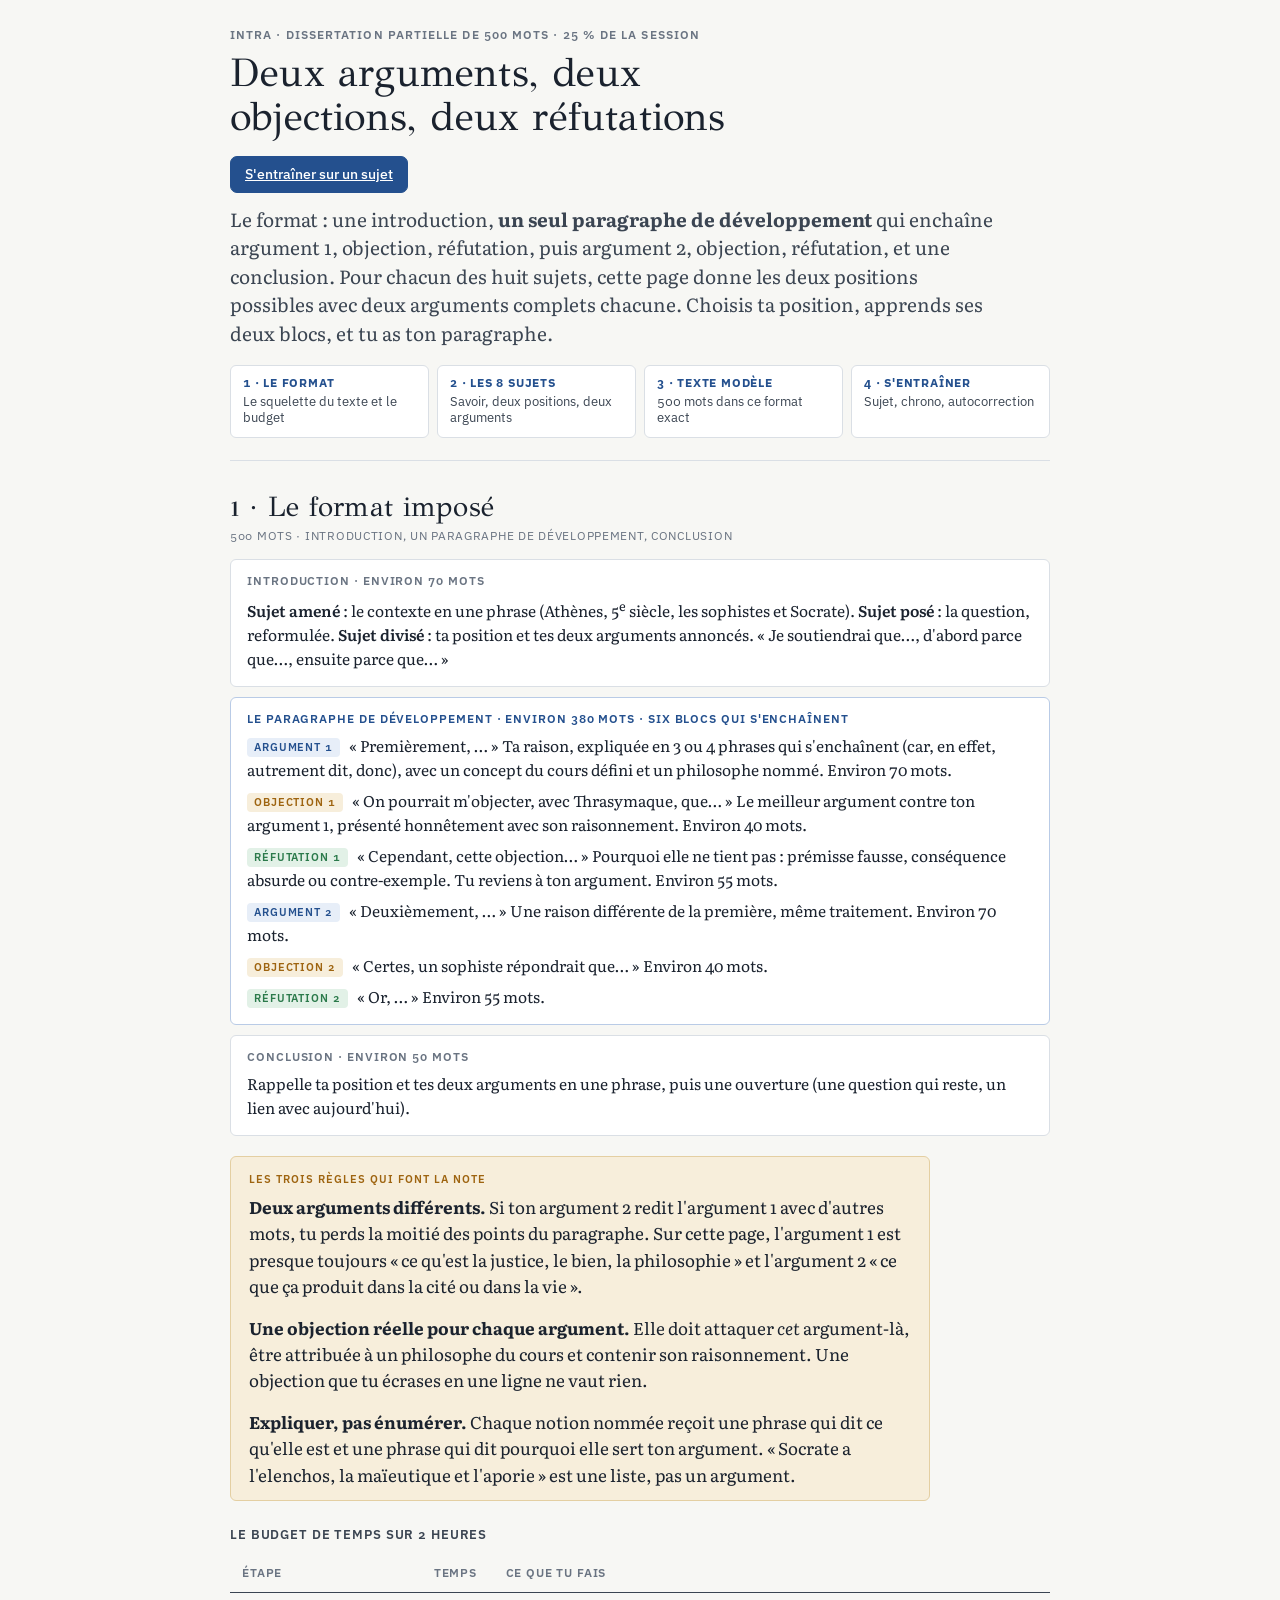
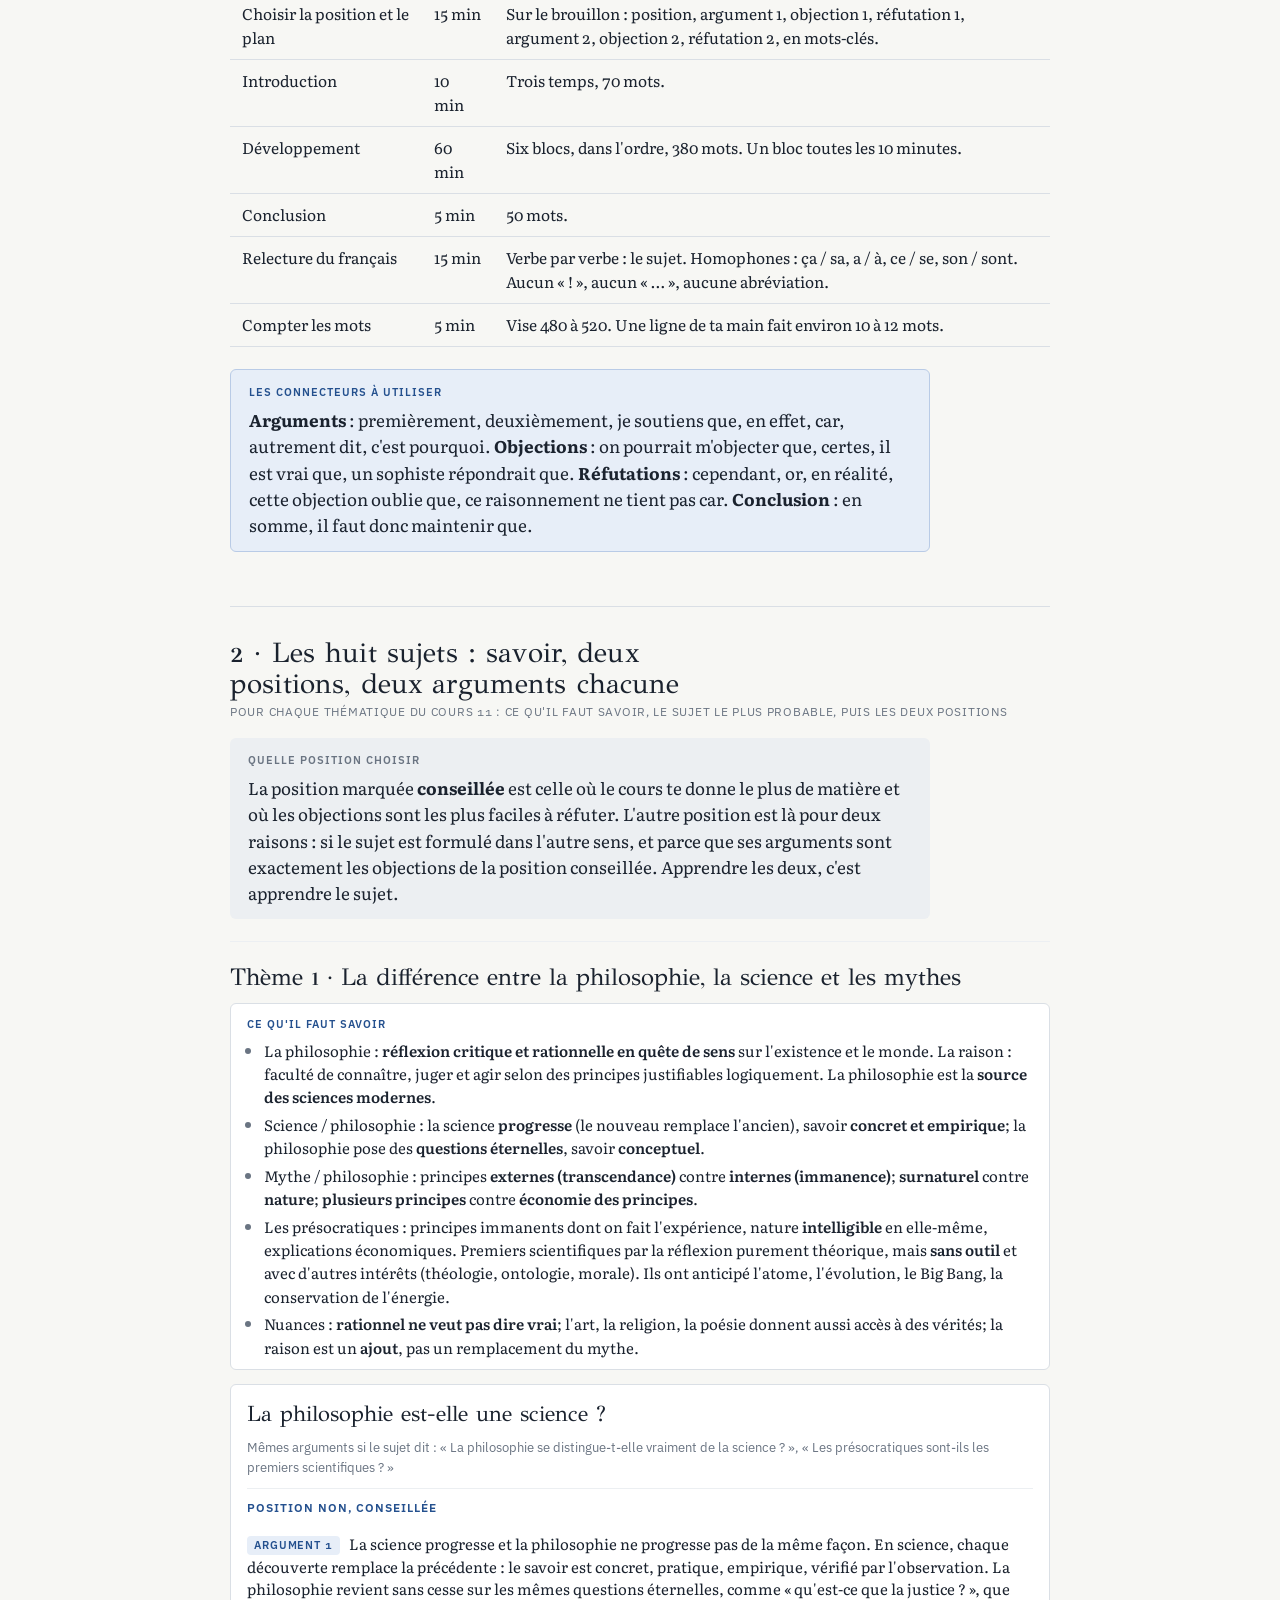
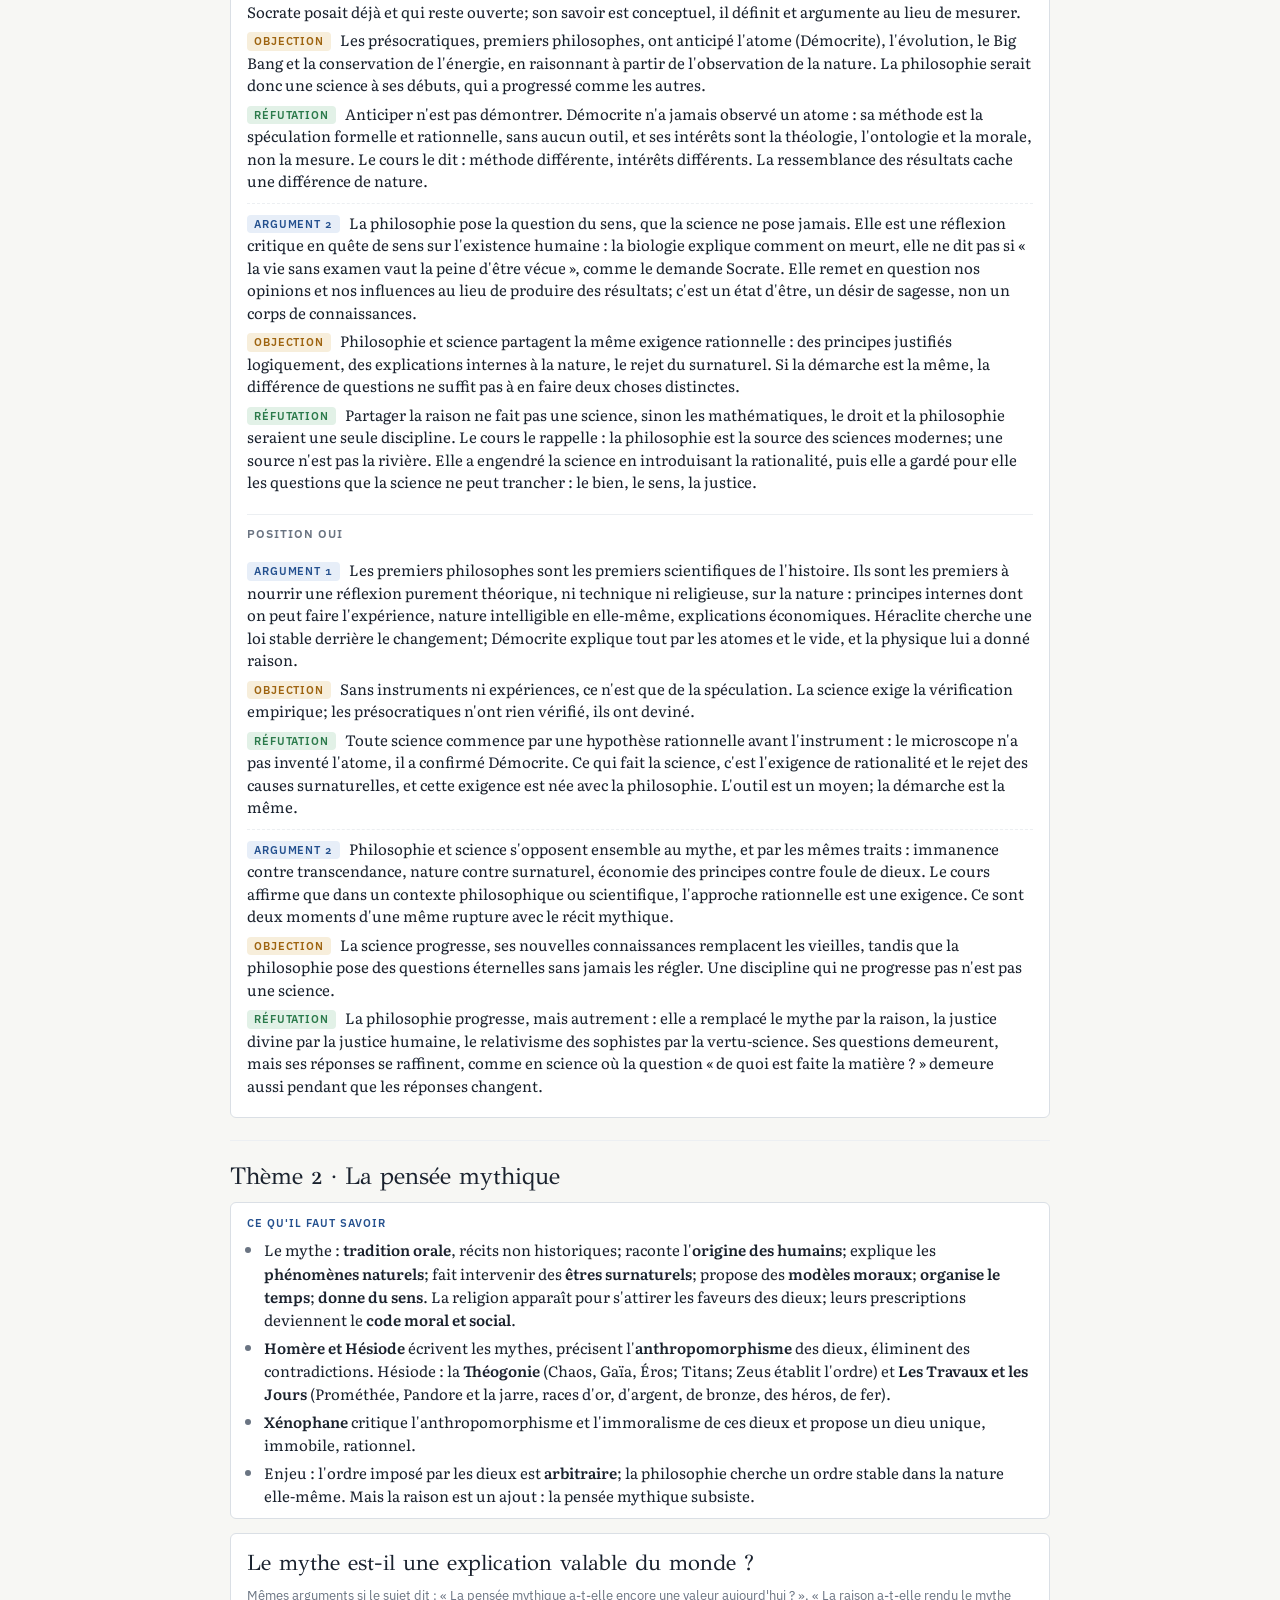
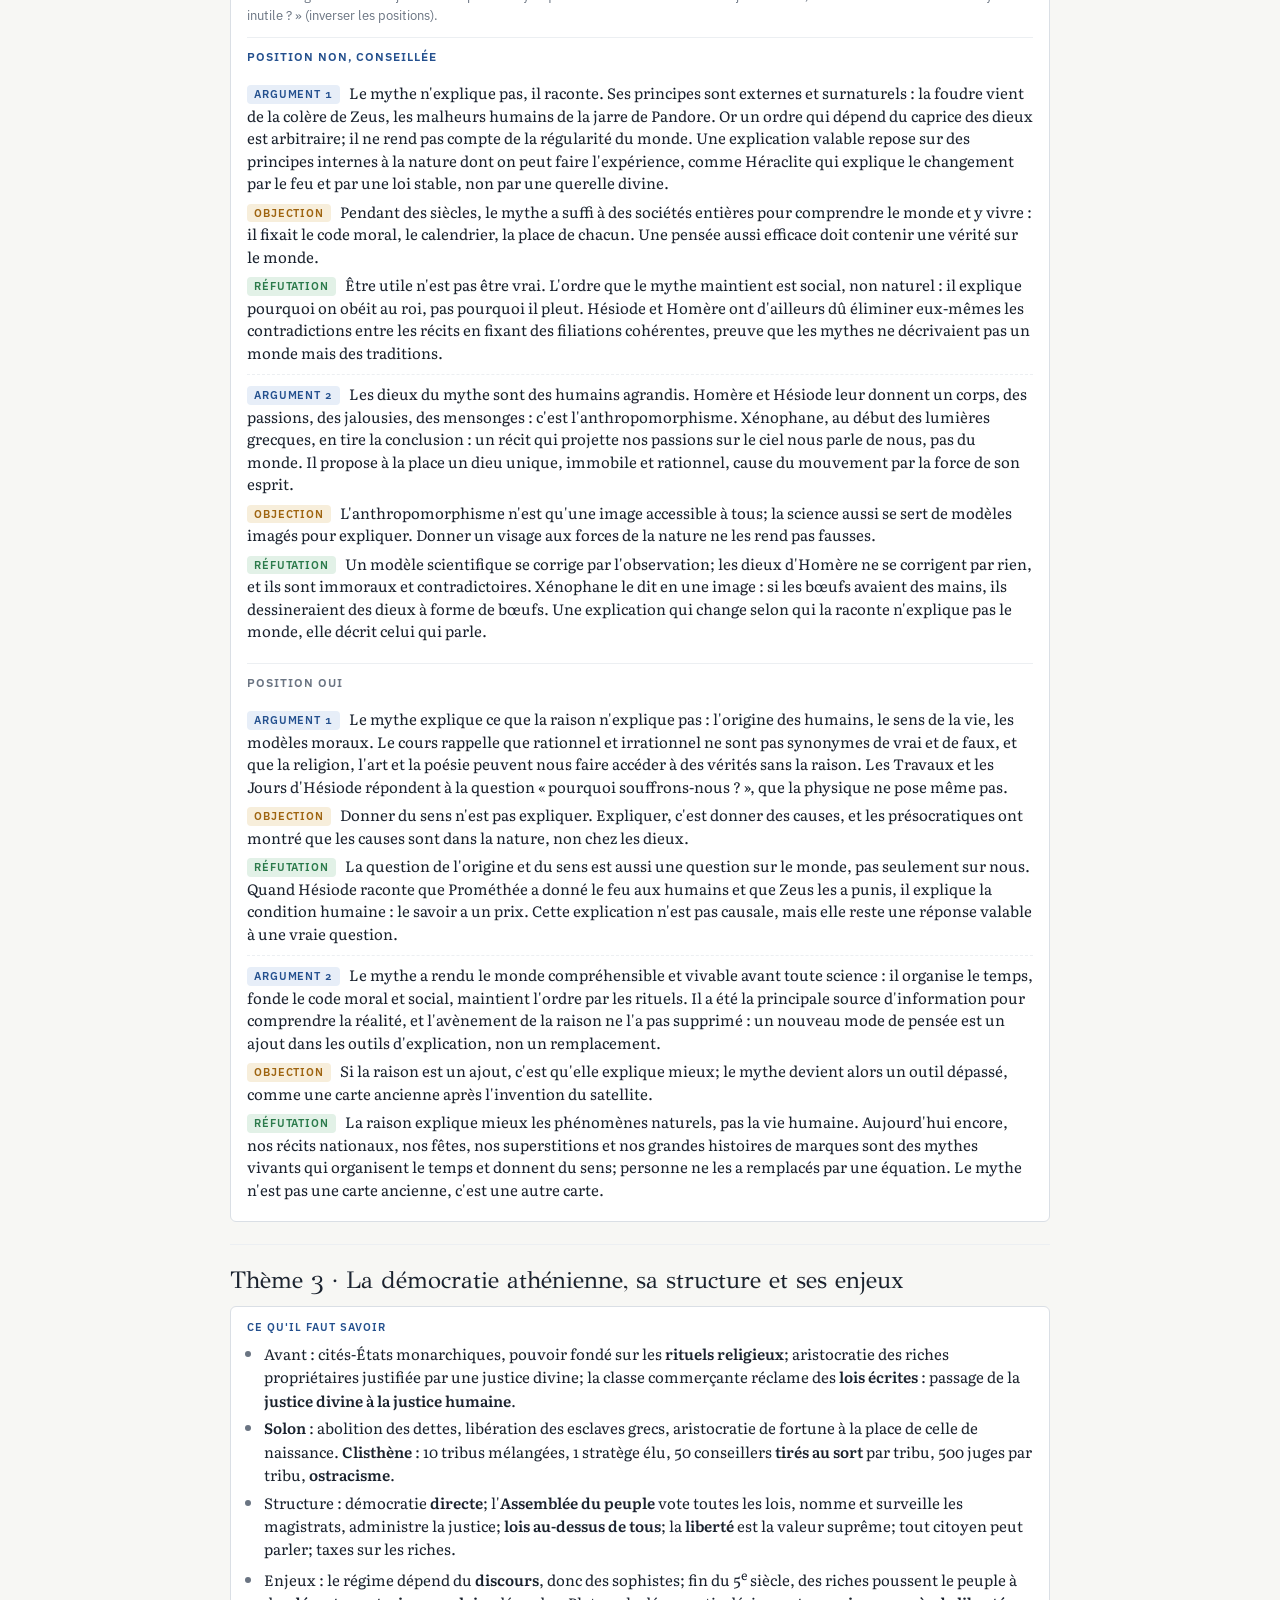
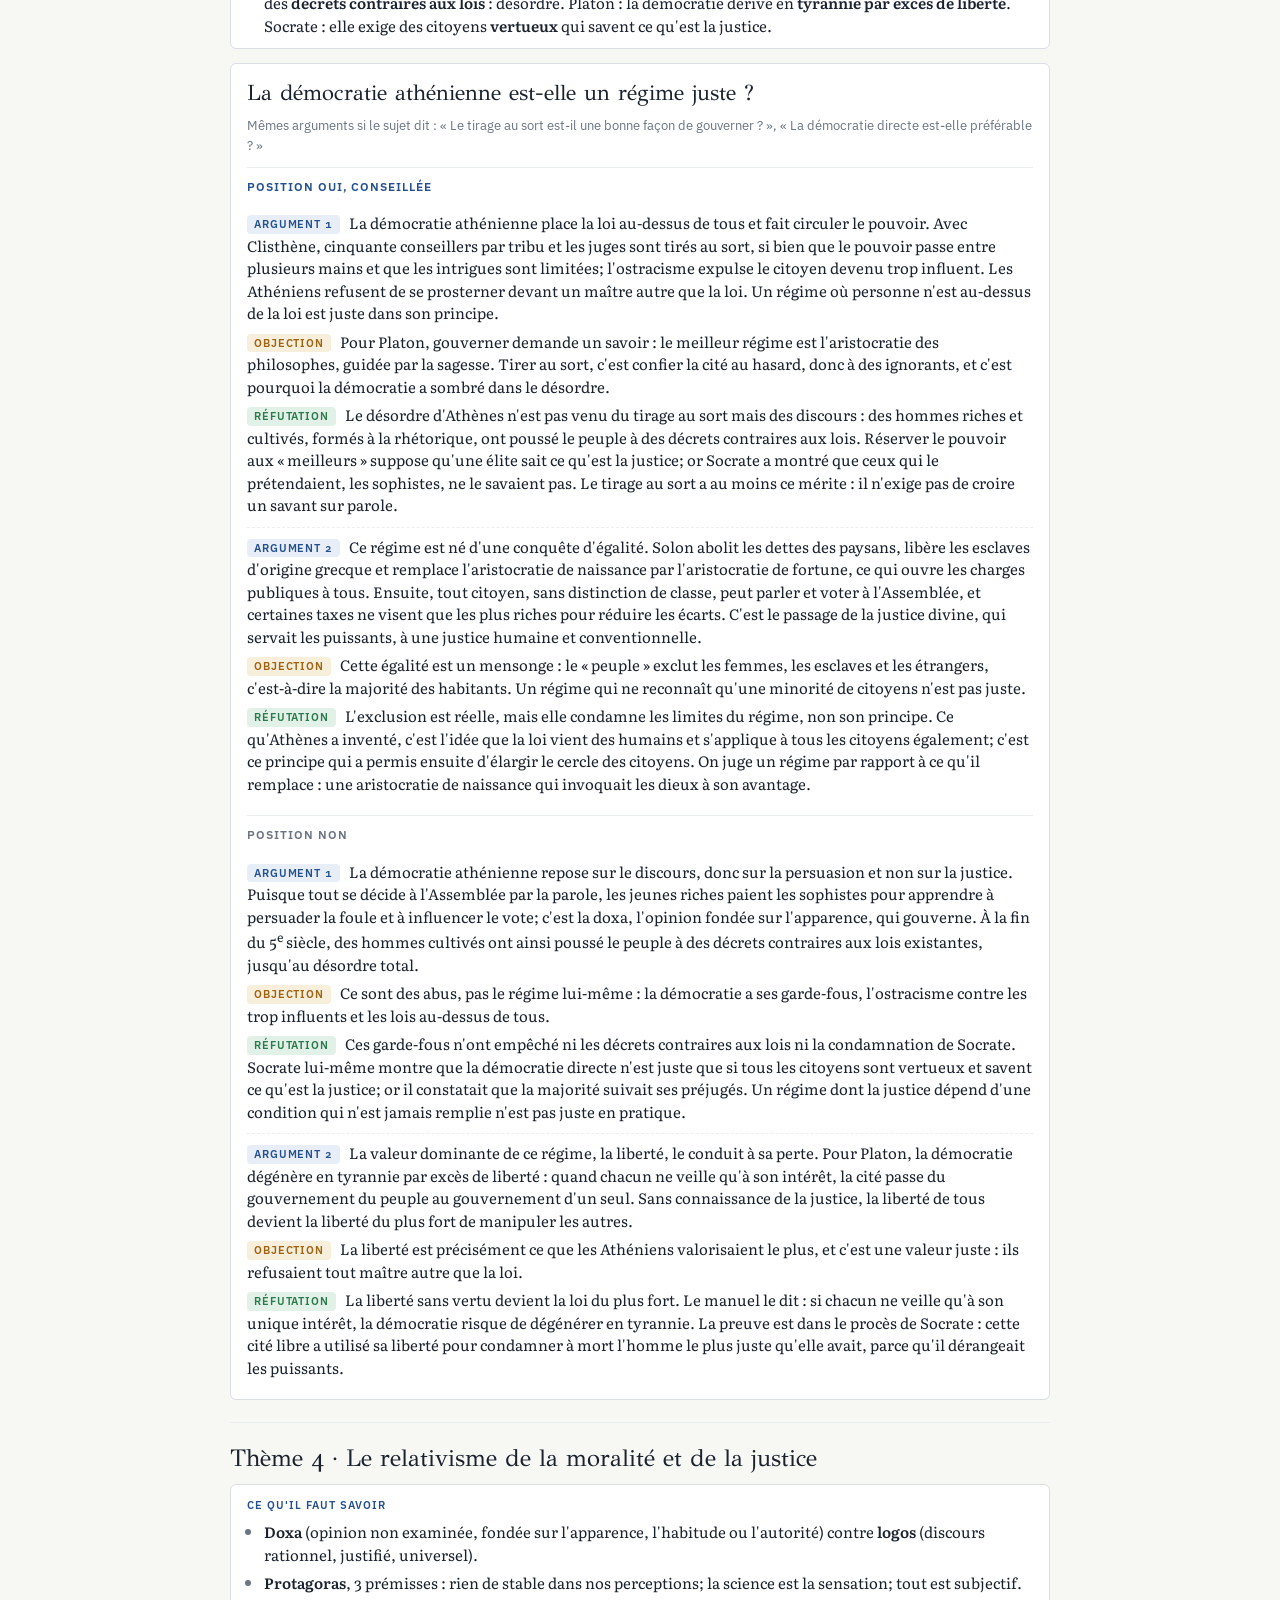
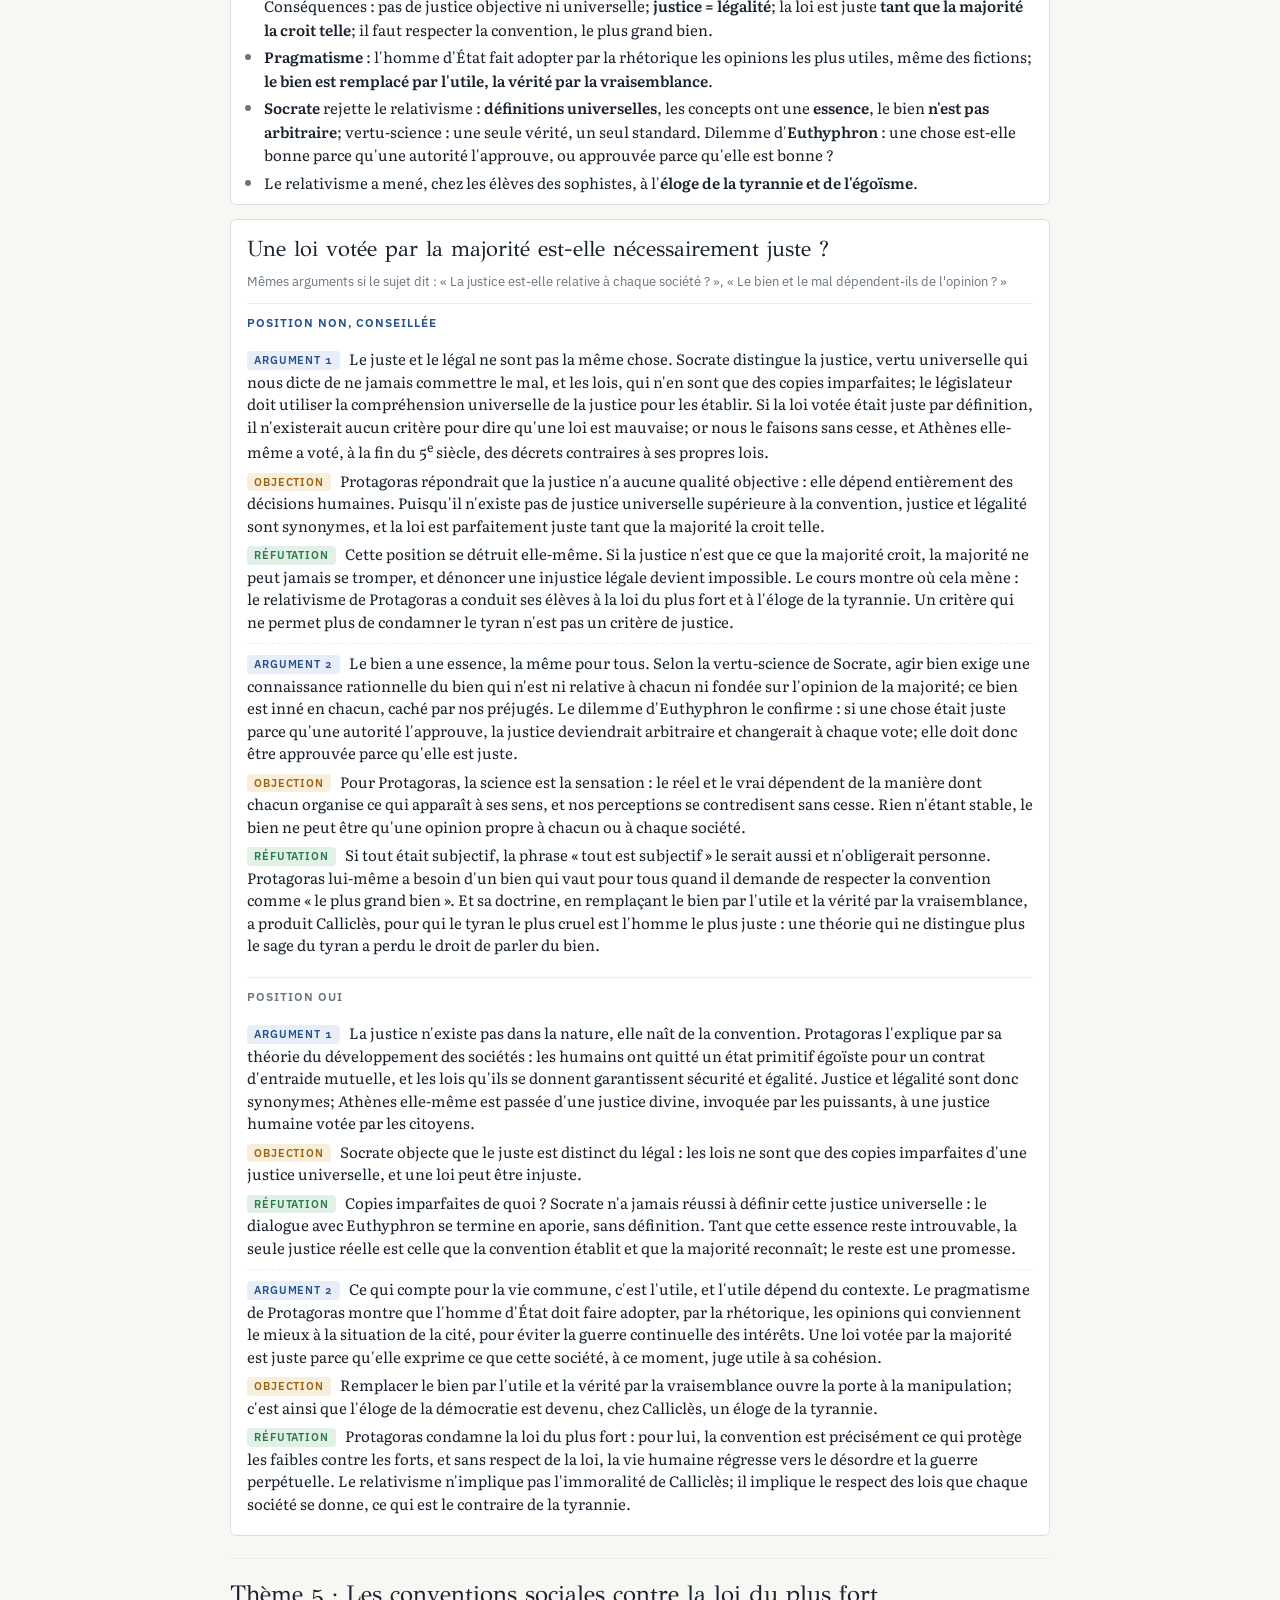
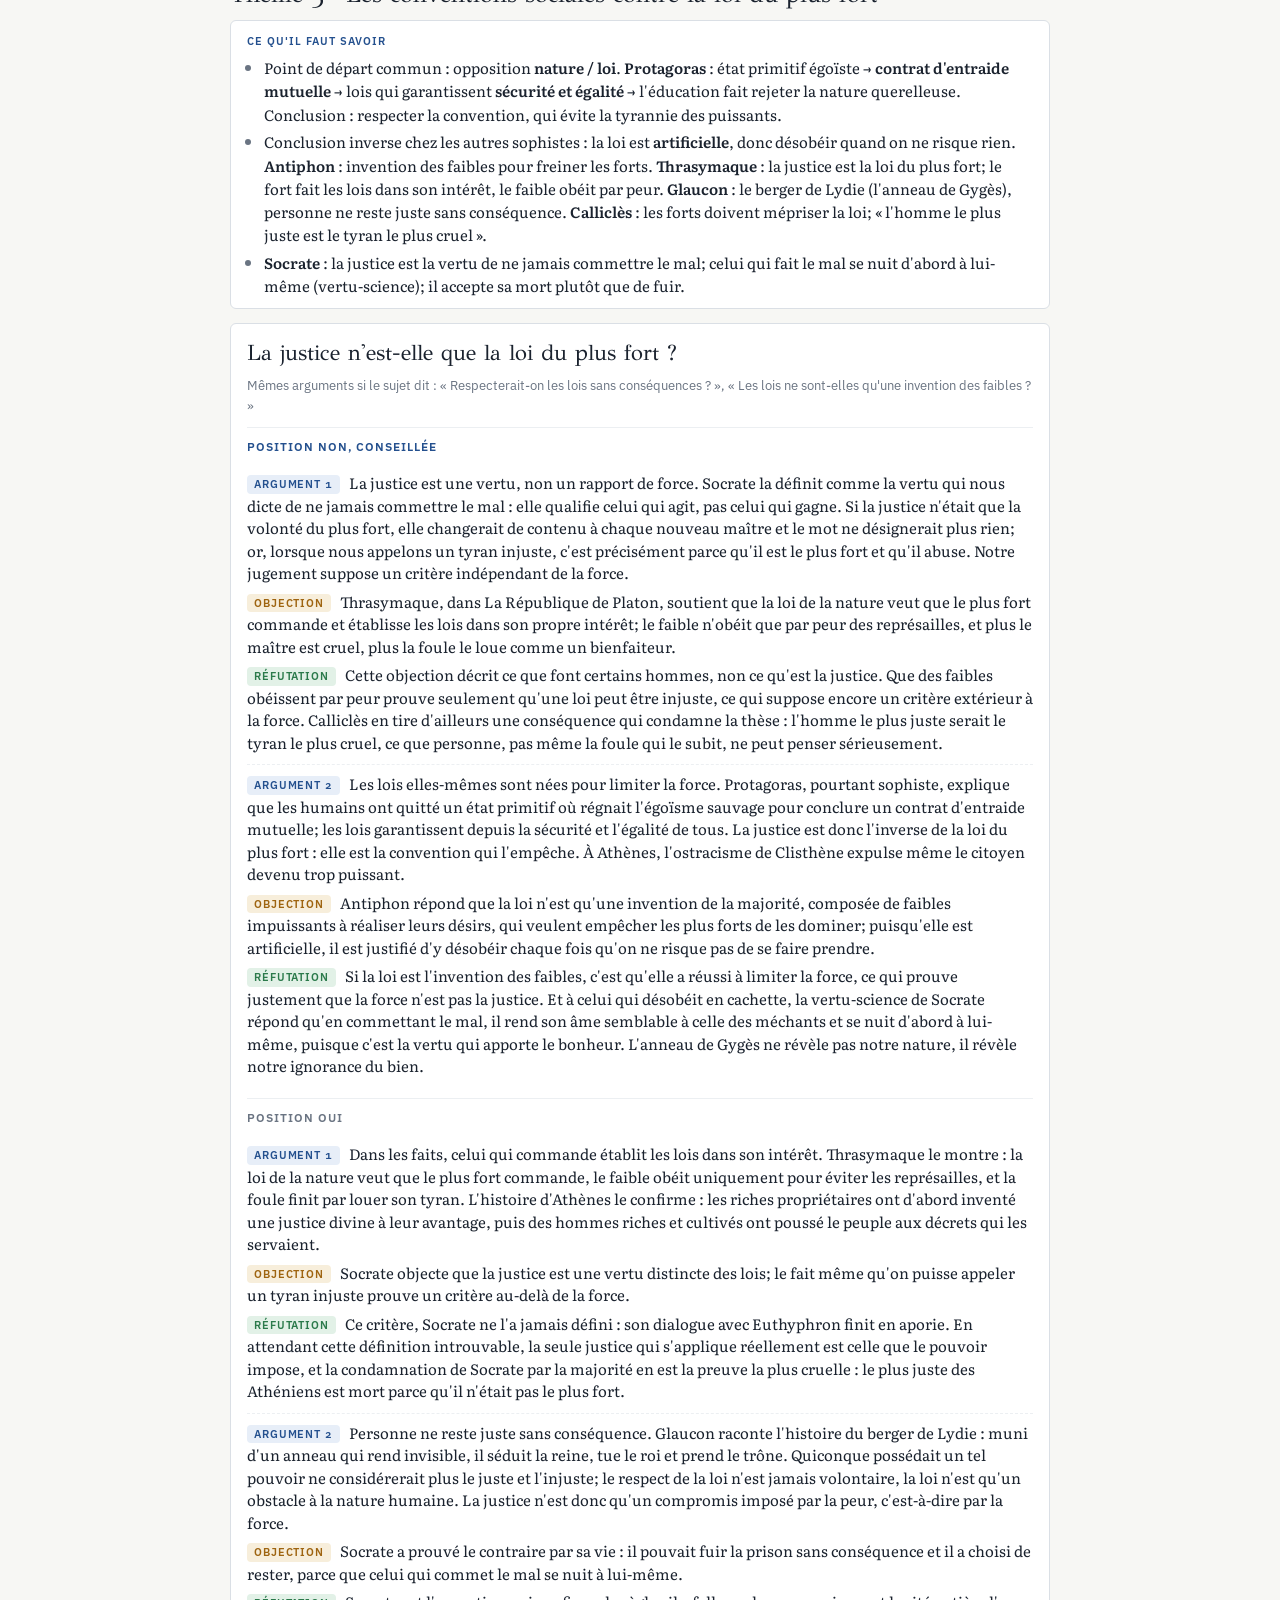
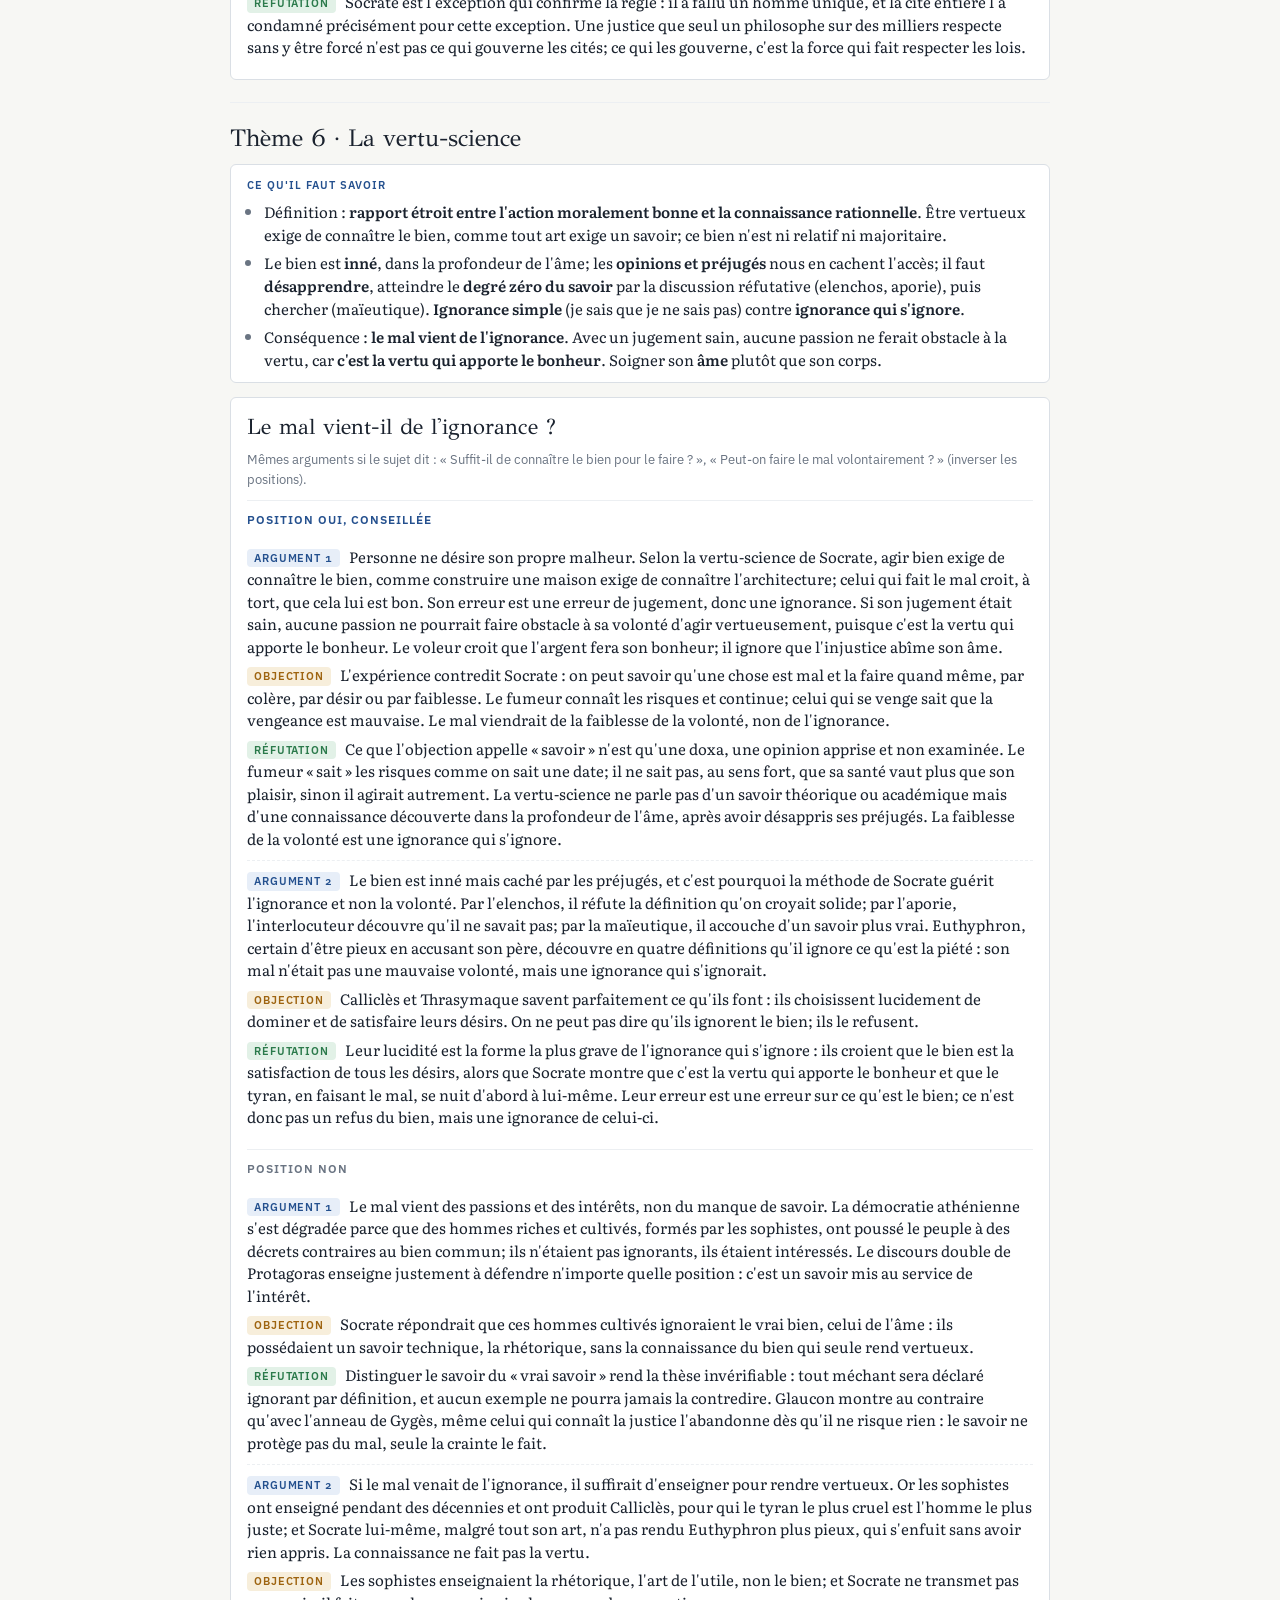
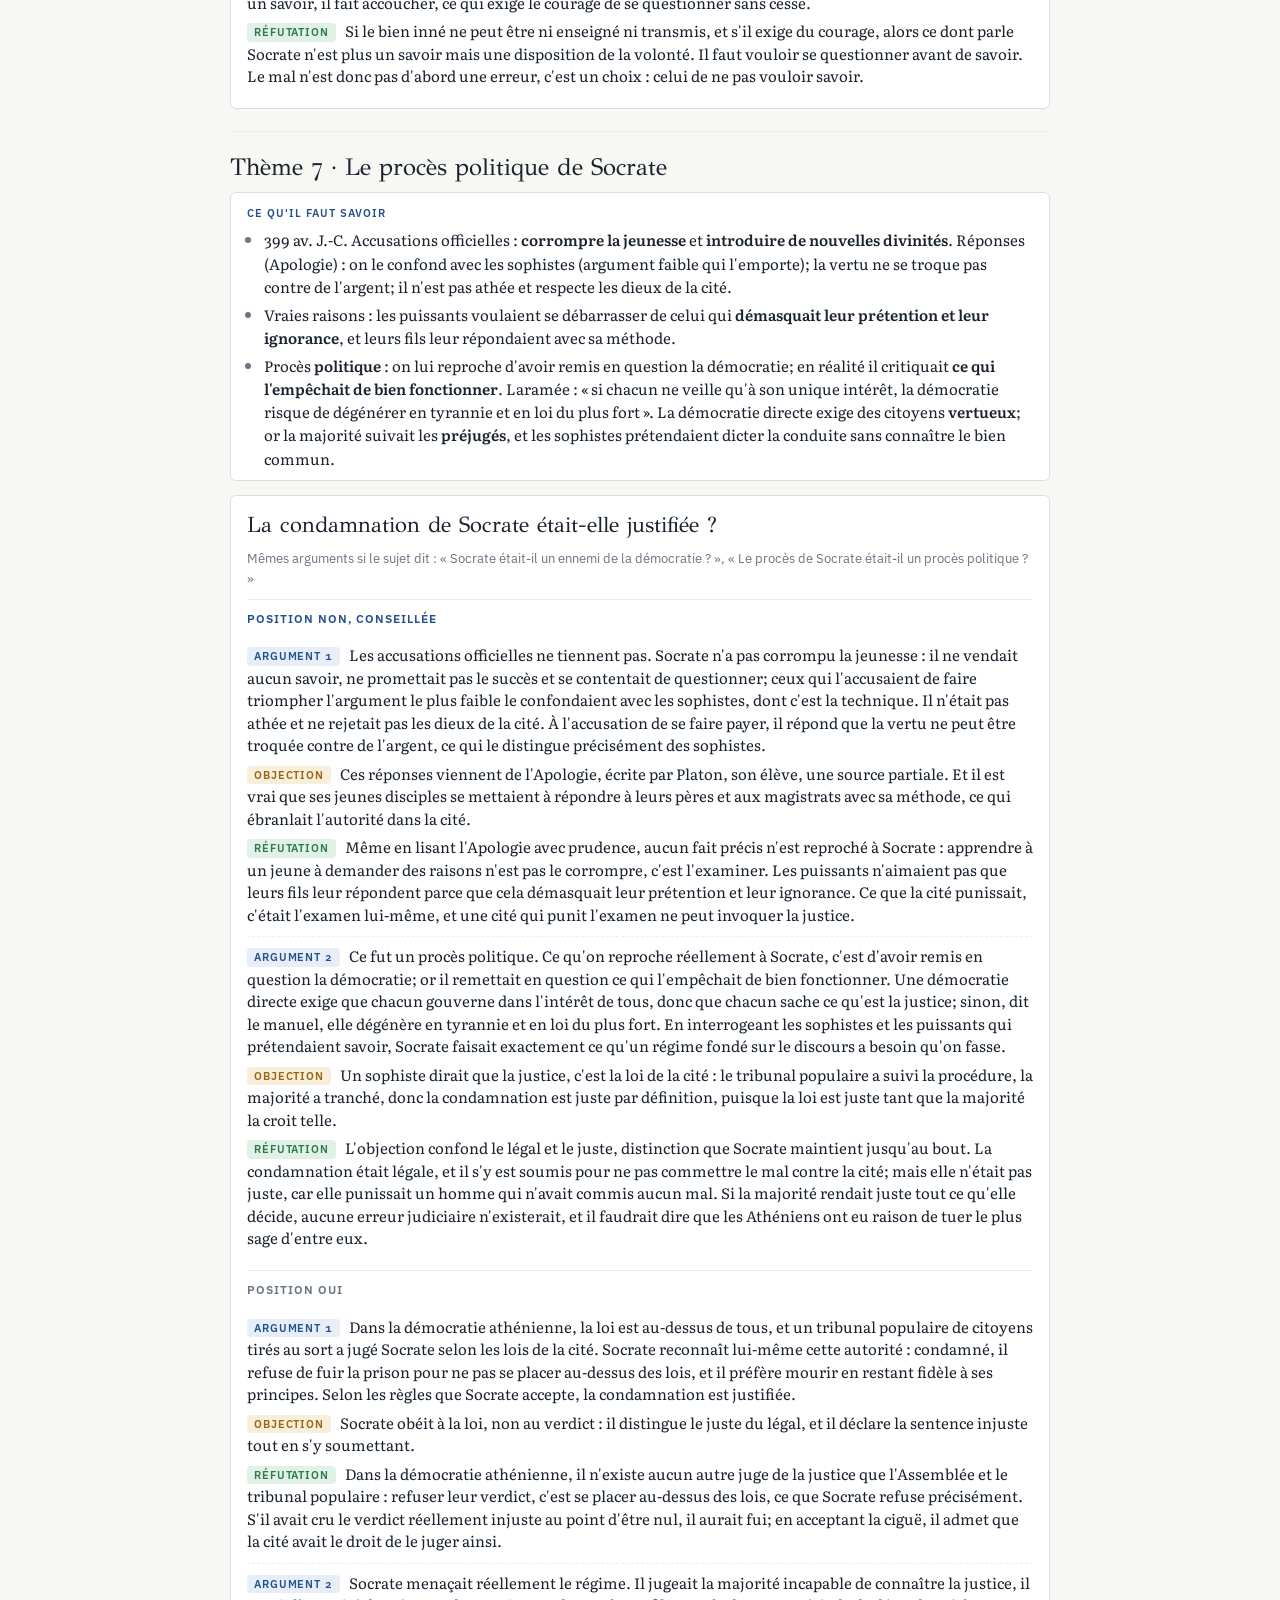
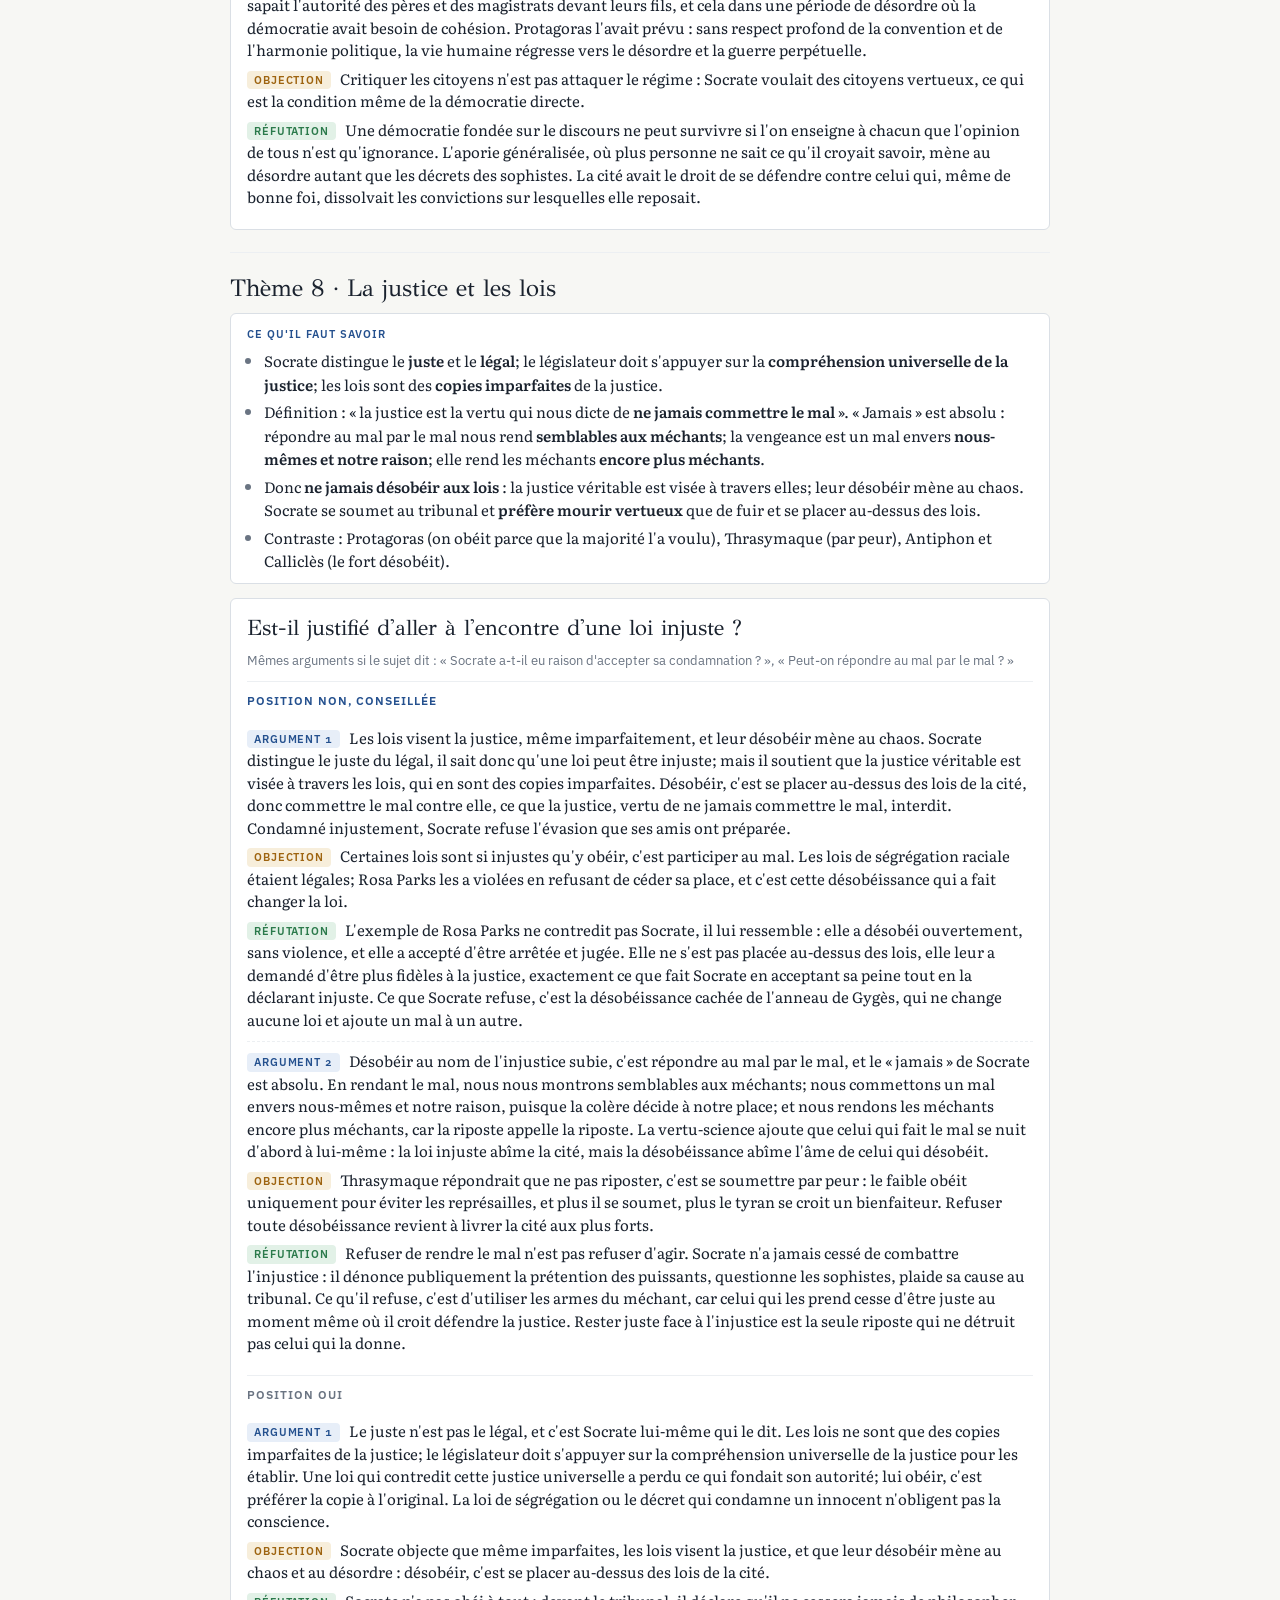
==== commit 6b1bd518: "Dissertation : format 500 mots à un paragraphe, 8 sujets avec deux positions et deux arguments compl" ====
--- a/docs/index.html
+++ b/docs/index.html
@@ -313,11 +313,13 @@
 .tor{display:grid;gap:10px;margin:14px 0 20px}
 .tor > div{border:1px solid var(--line);border-radius:6px;padding:12px 16px 8px;background:var(--surface)}
 .tor .lab{font-family:var(--f-ui);font-size:11.5px;font-weight:600;letter-spacing:.08em;text-transform:uppercase;display:block;margin-bottom:6px;color:var(--muted)}
-.tor .tor-t{border-color:var(--accent-line);background:var(--accent-soft)} .tor .tor-t .lab{color:var(--accent)}
-.tor .tor-o{border-color:var(--warm-line);background:var(--warm-soft)} .tor .tor-o .lab{color:var(--warm)}
-.tor .tor-r{border-color:var(--good);background:var(--good-soft)} .tor .tor-r .lab{color:var(--good)}
-.tor p{margin:0 0 6px;font-size:15.5px;max-width:none}
+.tor .tor-t{border-color:var(--accent-line)} .tor .tor-t .lab{color:var(--accent)}
+.tor p{margin:0 0 7px;font-size:15.5px;max-width:none}
 .tor p b{font-weight:600}
+.la,.lo,.lr{font-family:var(--f-ui);font-size:11px;font-weight:600;letter-spacing:.08em;text-transform:uppercase;display:inline-block;padding:1px 7px;border-radius:4px;margin-right:6px;vertical-align:1px;white-space:nowrap}
+.la{background:var(--accent-soft);color:var(--accent)}
+.lo{background:var(--warm-soft);color:var(--warm)}
+.lr{background:var(--good-soft);color:var(--good)}
 .dtheme{border-top:1px solid var(--line-2);padding-top:22px;margin-top:22px}
 .dth-title{font-family:var(--f-display)!important;font-size:24px!important;font-weight:400!important;letter-spacing:0!important;text-transform:none!important;color:var(--ink)!important;margin:0 0 12px!important}
 .dsavoir{border:1px solid var(--line);border-radius:6px;padding:12px 16px 6px;margin:0 0 14px;background:var(--surface)}
@@ -325,33 +327,40 @@
 .dsavoir ul{margin:0;padding-left:1.15em;font-size:15px}
 .dsavoir li{margin:.3em 0;max-width:none}
 .dsavoir li b{font-weight:600}
-.plan p b:first-child{font-family:var(--f-ui);font-size:11.5px;letter-spacing:.08em;text-transform:uppercase;margin-right:4px}
-.plan p:nth-of-type(1) b:first-child{color:var(--accent)}
-.plan p:nth-of-type(2) b:first-child{color:var(--warm)}
-.plan p:nth-of-type(3) b:first-child{color:var(--good)}
-.modele{border:1px solid var(--line);border-radius:8px;background:var(--surface);padding:6px 0;margin:12px 0 16px}
-.mp{display:grid;grid-template-columns:130px minmax(0,1fr);gap:12px;padding:10px 18px;border-bottom:1px solid var(--line-2)}
-.mp:last-child{border-bottom:0}
-.mp p{margin:0;font-size:15.5px;max-width:none}
-.mlab{font-family:var(--f-ui);font-size:11px;font-weight:600;letter-spacing:.07em;text-transform:uppercase;color:var(--muted);padding-top:3px;line-height:1.3}
-.mp.t .mlab{color:var(--accent)} .mp.o .mlab{color:var(--warm)} .mp.r .mlab{color:var(--good)}
-.mp.t{background:var(--accent-soft)} .mp.o{background:var(--warm-soft)} .mp.r{background:var(--good-soft)}
+.plan{border:1px solid var(--line);border-radius:6px;padding:12px 16px 10px;margin:0 0 12px;background:var(--surface);font-size:15px}
+.plan b.t{font-family:var(--f-display);font-size:22px;display:block;margin-bottom:6px;font-weight:400}
+.plan p{margin:0 0 6px;max-width:none}
+.plan .alt{font-family:var(--f-ui);font-size:13px;color:var(--muted);margin-bottom:10px}
+.pos{border-top:1px solid var(--line-2);padding-top:10px;margin-top:10px}
+.poslab{font-family:var(--f-ui);font-size:12px;font-weight:600;letter-spacing:.08em;text-transform:uppercase;display:block;margin-bottom:8px;color:var(--ink)}
+.pos-a .poslab{color:var(--accent)} .pos-b .poslab{color:var(--muted)}
+.arg{padding:8px 0 4px;border-bottom:1px dashed var(--line-2)}
+.arg:last-child{border-bottom:0}
+.arg p{line-height:1.5}
+.modele2{border:1px solid var(--line);border-radius:8px;background:var(--surface);padding:14px 20px;margin:12px 0 4px}
+.mpara{margin:0 0 12px;font-size:15.5px;line-height:1.6;max-width:none;text-align:left}
+.mpara:last-child{margin-bottom:0}
+.seg{border-radius:3px;padding:1px 0;box-decoration-break:clone;-webkit-box-decoration-break:clone}
+.seg::before{content:attr(data-l);font-family:var(--f-ui);font-size:10px;font-weight:600;letter-spacing:.08em;text-transform:uppercase;padding:1px 6px;border-radius:3px;margin-right:5px;vertical-align:2px;color:var(--muted);background:var(--line-2)}
+.seg.a{background:var(--accent-soft)} .seg.a::before{background:var(--accent);color:var(--accent-ink)}
+.seg.o{background:var(--warm-soft)} .seg.o::before{background:var(--warm);color:#fff}
+.seg.r{background:var(--good-soft)} .seg.r::before{background:var(--good);color:#fff}
 #d-setup select{max-width:100%;width:100%}
 .dcheck{list-style:none;padding:0;margin:8px 0 14px;font-family:var(--f-ui);font-size:14.5px}
 .dcheck li{display:flex;gap:10px;align-items:flex-start;padding:7px 0;border-bottom:1px solid var(--line-2)}
 .dcheck input{margin-top:4px;flex:none;width:16px;height:16px}
 .dwords{font-family:var(--f-ui);font-size:13px;color:var(--muted);font-variant-numeric:tabular-nums;margin-top:6px}
 #d-work textarea{min-height:260px}
+.dtheme,.plan[id],.xblock{scroll-margin-top:72px}
 @media (max-width:900px){
-  .mp{grid-template-columns:1fr;gap:2px}
   .dth-title{font-size:22px!important}
+  .plan b.t{font-size:20px}
 }
 @media print{
   .express-actions,#d-setup,#d-work{display:none!important}
-  .mp,.plan,.tor > div,.dsavoir{break-inside:avoid}
-}
-
-.dtheme,.plan[id],.xblock{scroll-margin-top:72px}
+  .plan,.tor > div,.dsavoir,.arg{break-inside:avoid}
+  .seg{background:none!important}
+}
 </style>
 
 </head>
@@ -362,271 +371,402 @@
 <div class="xwrap">
   <div class="xhead">
     <div>
-      <div class="eyebrow">Intra · Texte argumentatif partiel · 25 % de la session</div>
-      <h2>La dissertation, de la structure aux sujets</h2>
+      <div class="eyebrow">Intra · Dissertation partielle de 500 mots · 25 % de la session</div>
+      <h2>Deux arguments, deux objections, deux réfutations</h2>
     </div>
     <div class="row express-actions"><a class="btn primary" href="#dpr">S'entraîner sur un sujet</a></div>
   </div>
-  <p class="lead">Ce que dit le cours 11 : la structure est <b>thèse, objection, réfutation</b>, et huit thématiques peuvent tomber. Cette page te donne d'abord la structure avec des phrases toutes prêtes, puis pour chaque thématique ce qu'il faut savoir, les questions probables et un plan complet. À la fin, un texte modèle et un mode d'entraînement chronométré.</p>
+  <p class="lead">Le format : une introduction, <b>un seul paragraphe de développement</b> qui enchaîne argument 1, objection, réfutation, puis argument 2, objection, réfutation, et une conclusion. Pour chacun des huit sujets, cette page donne les deux positions possibles avec deux arguments complets chacune. Choisis ta position, apprends ses deux blocs, et tu as ton paragraphe.</p>
   <div class="xplan">
-    <a href="#dst"><b>1 · La structure</b>Le gabarit et les phrases d'amorce</a>
-    <a href="#dth"><b>2 · Les 8 thématiques</b>Savoir, questions probables, plans</a>
-    <a href="#dmo"><b>3 · Texte modèle</b>Une copie complète annotée</a>
-    <a href="#dpr"><b>4 · S'entraîner</b>Sujet au hasard, chrono, autocorrection</a>
+    <a href="#dst"><b>1 · Le format</b>Le squelette du texte et le budget</a>
+    <a href="#dth"><b>2 · Les 8 sujets</b>Savoir, deux positions, deux arguments</a>
+    <a href="#dmo"><b>3 · Texte modèle</b>500 mots dans ce format exact</a>
+    <a href="#dpr"><b>4 · S'entraîner</b>Sujet, chrono, autocorrection</a>
   </div>
 
   <!-- ------------------------------------------------ STRUCTURE -->
   <div class="xblock" id="dst">
-    <h3>1 · La structure imposée</h3>
-    <div class="xtime">Thèse · objection · réfutation, avec une introduction et une conclusion courtes</div>
+    <h3>1 · Le format imposé</h3>
+    <div class="xtime">500 mots · introduction, un paragraphe de développement, conclusion</div>
+    <div class="tor">
+      <div class="tor-i"><b class="lab">Introduction · environ 70 mots</b>
+        <p><b>Sujet amené</b> : le contexte en une phrase (Athènes, 5<sup>e</sup> siècle, les sophistes et Socrate). <b>Sujet posé</b> : la question, reformulée. <b>Sujet divisé</b> : ta position et tes deux arguments annoncés. « Je soutiendrai que…, d'abord parce que…, ensuite parce que… »</p></div>
+      <div class="tor-t"><b class="lab">Le paragraphe de développement · environ 380 mots · six blocs qui s'enchaînent</b>
+        <p><b class="la">Argument 1</b> « Premièrement, … » Ta raison, expliquée en 3 ou 4 phrases qui s'enchaînent (car, en effet, autrement dit, donc), avec un concept du cours défini et un philosophe nommé. Environ 70 mots.</p>
+        <p><b class="lo">Objection 1</b> « On pourrait m'objecter, avec Thrasymaque, que… » Le meilleur argument contre ton argument 1, présenté honnêtement avec son raisonnement. Environ 40 mots.</p>
+        <p><b class="lr">Réfutation 1</b> « Cependant, cette objection… » Pourquoi elle ne tient pas : prémisse fausse, conséquence absurde ou contre-exemple. Tu reviens à ton argument. Environ 55 mots.</p>
+        <p><b class="la">Argument 2</b> « Deuxièmement, … » Une raison différente de la première, même traitement. Environ 70 mots.</p>
+        <p><b class="lo">Objection 2</b> « Certes, un sophiste répondrait que… » Environ 40 mots.</p>
+        <p><b class="lr">Réfutation 2</b> « Or, … » Environ 55 mots.</p></div>
+      <div class="tor-c"><b class="lab">Conclusion · environ 50 mots</b>
+        <p>Rappelle ta position et tes deux arguments en une phrase, puis une ouverture (une question qui reste, un lien avec aujourd'hui).</p></div>
+    </div>
     <div class="piege">
-      <span class="blabel">Avant tout</span>
-      <p>Si la professeure t'a remis une feuille de structure ou un gabarit en classe (cours 8 à 10), <b>c'est sa feuille qui fait foi</b>. Le gabarit ci-dessous suit ce que ses diapos demandent depuis le début de la session : introduction en trois temps (sujet amené, posé, divisé), une position, un argument expliqué avec un exemple, une objection, une réfutation.</p>
+      <span class="blabel">Les trois règles qui font la note</span>
+      <p><b>Deux arguments différents.</b> Si ton argument 2 redit l'argument 1 avec d'autres mots, tu perds la moitié des points du paragraphe. Sur cette page, l'argument 1 est presque toujours « ce qu'est la justice, le bien, la philosophie » et l'argument 2 « ce que ça produit dans la cité ou dans la vie ».</p>
+      <p><b>Une objection réelle pour chaque argument.</b> Elle doit attaquer <em>cet</em> argument-là, être attribuée à un philosophe du cours et contenir son raisonnement. Une objection que tu écrases en une ligne ne vaut rien.</p>
+      <p><b>Expliquer, pas énumérer.</b> Chaque notion nommée reçoit une phrase qui dit ce qu'elle est et une phrase qui dit pourquoi elle sert ton argument. « Socrate a l'elenchos, la maïeutique et l'aporie » est une liste, pas un argument.</p>
     </div>
-    <div class="tor">
-      <div class="tor-i"><b class="lab">Introduction · 3 à 5 phrases</b>
-        <p><b>Sujet amené</b> : le contexte en une phrase. « Au 5<sup>e</sup> siècle avant notre ère, la démocratie athénienne met face à face les sophistes et Socrate sur la question de… »</p>
-        <p><b>Sujet posé</b> : la question, reformulée avec tes mots. « On peut donc se demander si… »</p>
-        <p><b>Sujet divisé</b> : ce que tu vas faire. « Je soutiendrai que… J'examinerai ensuite l'objection selon laquelle…, avant de montrer pourquoi elle ne tient pas. »</p></div>
-      <div class="tor-t"><b class="lab">Thèse · la partie la plus longue</b>
-        <p><b>Position claire</b> en une phrase : « Je soutiens que… »</p>
-        <p><b>Argument expliqué</b>, pas énuméré : pourquoi ta position est vraie, en 4 à 6 phrases qui s'enchaînent avec « car », « en effet », « autrement dit », « donc ». Définis le concept du cours que tu utilises (la vertu-science, la convention, la doxa…).</p>
-        <p><b>Exemple concret</b> qui illustre l'argument, puis une phrase qui relie l'exemple à la thèse.</p>
-        <p><b>Un philosophe nommé</b> avec son idée exacte : « Comme le soutient Socrate dans l'Apologie… »</p></div>
-      <div class="tor-o"><b class="lab">Objection · le meilleur argument contre toi</b>
-        <p>« On pourrait m'objecter que… », « Un sophiste comme Thrasymaque répondrait que… »</p>
-        <p>Présente-la <b>honnêtement et complètement</b> (3 à 5 phrases), avec son raisonnement et un exemple. Une objection faible que tu écrases en une ligne ne rapporte rien : la correctrice veut voir que tu connais la position adverse.</p></div>
-      <div class="tor-r"><b class="lab">Réfutation · pourquoi l'objection ne tient pas</b>
-        <p>« Cependant, cette objection repose sur une erreur : … », « Or, … », « En réalité, … »</p>
-        <p>Trois façons de réfuter : montrer qu'une <b>prémisse est fausse</b>; montrer que l'objection mène à une <b>conséquence absurde ou inacceptable</b>; donner un <b>contre-exemple</b>. Termine en <b>revenant à ta thèse</b> : « C'est pourquoi il faut maintenir que… »</p></div>
-      <div class="tor-c"><b class="lab">Conclusion · 2 phrases</b>
-        <p>Rappelle la thèse en la reformulant, puis une ouverture (une question qui reste, un lien avec aujourd'hui).</p></div>
-    </div>
-
-    <h4>Le budget de mots et de temps</h4>
+    <h4>Le budget de temps sur 2 heures</h4>
     <div class="tbl-wrap"><table>
-      <tr><th>Partie</th><th>Mots (pour un texte de 400 à 500 mots)</th><th>Temps (sur 2 h)</th></tr>
-      <tr><td>Lire le sujet, choisir la position, faire le plan sur brouillon</td><td>0</td><td>15 min</td></tr>
-      <tr><td>Introduction</td><td>60 à 80</td><td>10 min</td></tr>
-      <tr><td>Thèse (position, argument, exemple, philosophe)</td><td>150 à 200</td><td>30 min</td></tr>
-      <tr><td>Objection</td><td>80 à 100</td><td>15 min</td></tr>
-      <tr><td>Réfutation</td><td>80 à 100</td><td>20 min</td></tr>
-      <tr><td>Conclusion</td><td>30 à 40</td><td>5 min</td></tr>
-      <tr><td>Relecture du français (accords, homophones, ponctuation)</td><td>0</td><td>15 min</td></tr>
-    </table></div>
-    <p class="stat-line">Si la consigne donne un autre nombre de mots ou une autre durée, garde les proportions : la thèse prend le tiers, la relecture n'est jamais sautée.</p>
-
-    <h4>Les erreurs relevées par la professeure à l'examen 1</h4>
-    <div class="tbl-wrap"><table>
-      <tr><th>Erreur</th><th>Ce que ça veut dire</th><th>Le réflexe</th></tr>
-      <tr><td><b>Énumérer au lieu d'expliquer</b></td><td>« Socrate a l'elenchos, la maïeutique et l'aporie. » Une liste de mots ne prouve pas que tu comprends.</td><td>Chaque notion nommée reçoit une phrase qui dit <b>ce qu'elle est</b> et une phrase qui dit <b>pourquoi elle sert ton argument</b>.</td></tr>
-      <tr><td><b>Langage familier, abréviations</b></td><td>« ex. », « etc. », « genre », « pis », « ça fait que », « pas mal ».</td><td>« par exemple », « c'est pourquoi », « ainsi ». Relis en cherchant les mots que tu dirais à un ami mais pas à une correctrice.</td></tr>
-      <tr><td><b>Accords</b></td><td>Genre et nombre, sujet et verbe : « les sophistes enseigne », « la loi sont ».</td><td>À la relecture, pour chaque verbe, pointe son sujet avec le crayon.</td></tr>
-      <tr><td><b>Ponctuation, phrases trop longues</b></td><td>Points d'exclamation, points de suspension, phrases de cinq lignes.</td><td>Une idée par phrase. Aucun « ! » ni « … » dans une dissertation.</td></tr>
-      <tr><td><b>Homophones</b></td><td>ça / sa, a / à, ce / se, son / sont, ces / ses, ou / où.</td><td>« ça » = cela; « sa » = la sienne. « a » = avait; « à » ne se remplace pas.</td></tr>
+      <tr><th>Étape</th><th>Temps</th><th>Ce que tu fais</th></tr>
+      <tr><td>Choisir la position et le plan</td><td>15 min</td><td>Sur le brouillon : position, argument 1, objection 1, réfutation 1, argument 2, objection 2, réfutation 2, en mots-clés.</td></tr>
+      <tr><td>Introduction</td><td>10 min</td><td>Trois temps, 70 mots.</td></tr>
+      <tr><td>Développement</td><td>60 min</td><td>Six blocs, dans l'ordre, 380 mots. Un bloc toutes les 10 minutes.</td></tr>
+      <tr><td>Conclusion</td><td>5 min</td><td>50 mots.</td></tr>
+      <tr><td>Relecture du français</td><td>15 min</td><td>Verbe par verbe : le sujet. Homophones : ça / sa, a / à, ce / se, son / sont. Aucun « ! », aucun « … », aucune abréviation.</td></tr>
+      <tr><td>Compter les mots</td><td>5 min</td><td>Vise 480 à 520. Une ligne de ta main fait environ 10 à 12 mots.</td></tr>
     </table></div>
     <div class="retenir">
-      <span class="blabel">Les connecteurs qui structurent le texte</span>
-      <p><b>Pour poser</b> : je soutiens que, il faut admettre que, en effet, autrement dit. <b>Pour prouver</b> : car, puisque, c'est pourquoi, par conséquent, donc. <b>Pour illustrer</b> : par exemple, ainsi, on le voit lorsque. <b>Pour objecter</b> : cependant, on pourrait m'objecter que, certes, il est vrai que. <b>Pour réfuter</b> : or, en réalité, cette objection oublie que, ce raisonnement ne tient pas car. <b>Pour conclure</b> : en somme, finalement, il faut donc maintenir que.</p>
+      <span class="blabel">Les connecteurs à utiliser</span>
+      <p><b>Arguments</b> : premièrement, deuxièmement, je soutiens que, en effet, car, autrement dit, c'est pourquoi. <b>Objections</b> : on pourrait m'objecter que, certes, il est vrai que, un sophiste répondrait que. <b>Réfutations</b> : cependant, or, en réalité, cette objection oublie que, ce raisonnement ne tient pas car. <b>Conclusion</b> : en somme, il faut donc maintenir que.</p>
     </div>
   </div>
 
-  <!-- ------------------------------------------------ THÉMATIQUES -->
+  <!-- ------------------------------------------------ SUJETS -->
   <div class="xblock" id="dth">
-    <h3>2 · Les huit thématiques : savoir, questions probables, plans</h3>
-    <div class="xtime">Pour chaque thème : ce qu'il faut pouvoir écrire, puis les sujets les plus probables avec un plan thèse, objection, réfutation</div>
+    <h3>2 · Les huit sujets : savoir, deux positions, deux arguments chacune</h3>
+    <div class="xtime">Pour chaque thématique du cours 11 : ce qu'il faut savoir, le sujet le plus probable, puis les deux positions</div>
     <div class="note">
-      <span class="blabel">Comment choisir sa position</span>
-      <p>Prends presque toujours le <b>côté de Socrate</b> (vérité universelle, vertu-science, justice distincte de la loi, obéissance aux lois) et mets les <b>sophistes en objection</b> (Protagoras, Thrasymaque, Calliclès). Tu as beaucoup plus de matière du cours pour réfuter dans ce sens, et les questions sont formulées pour ça. L'exception : les questions sur la démocratie athénienne, où la position « oui, mais » avec l'objection historique (femmes, esclaves, démagogues) marche bien.</p>
+      <span class="blabel">Quelle position choisir</span>
+      <p>La position marquée <b>conseillée</b> est celle où le cours te donne le plus de matière et où les objections sont les plus faciles à réfuter. L'autre position est là pour deux raisons : si le sujet est formulé dans l'autre sens, et parce que ses arguments sont exactement les objections de la position conseillée. Apprendre les deux, c'est apprendre le sujet.</p>
     </div>
 
     <!-- T1 -->
     <div class="dtheme" id="t1">
       <h4 class="dth-title">Thème 1 · La différence entre la philosophie, la science et les mythes</h4>
-      <div class="dsavoir"><span class="blabel">Ce qu'il faut pouvoir écrire</span>
+      <div class="dsavoir"><span class="blabel">Ce qu'il faut savoir</span>
         <ul>
-          <li>La philosophie : <b>réflexion critique et rationnelle en quête de sens</b> sur l'existence et le monde. La raison : faculté de connaître, juger et agir selon des principes justifiables logiquement.</li>
-          <li>Science / philosophie : la science <b>progresse</b> (le nouveau remplace l'ancien) avec un savoir <b>concret, empirique</b>; la philosophie pose des <b>questions éternelles</b> avec un savoir <b>conceptuel</b>. La philosophie est la <b>source des sciences modernes</b>.</li>
-          <li>Mythe / philosophie : principes <b>externes (transcendance)</b> contre <b>internes (immanence)</b>; <b>surnaturel</b> contre <b>nature</b>; <b>plusieurs principes</b> contre <b>économie des principes</b>. Le mythe raconte, la philosophie argumente.</li>
-          <li>Les présocratiques font le passage : principes immanents dont on fait l'expérience, nature <b>intelligible</b> en elle-même, explications économiques. Premiers scientifiques par la réflexion purement théorique, mais <b>sans outil</b> et avec d'autres intérêts (théologie, ontologie, morale).</li>
-          <li>Nuance à placer : <b>rationnel ne veut pas dire vrai</b>; l'art, la religion, la poésie donnent aussi accès à des vérités; la raison est un <b>ajout</b>, pas un remplacement du mythe.</li>
+          <li>La philosophie : <b>réflexion critique et rationnelle en quête de sens</b> sur l'existence et le monde. La raison : faculté de connaître, juger et agir selon des principes justifiables logiquement. La philosophie est la <b>source des sciences modernes</b>.</li>
+          <li>Science / philosophie : la science <b>progresse</b> (le nouveau remplace l'ancien), savoir <b>concret et empirique</b>; la philosophie pose des <b>questions éternelles</b>, savoir <b>conceptuel</b>.</li>
+          <li>Mythe / philosophie : principes <b>externes (transcendance)</b> contre <b>internes (immanence)</b>; <b>surnaturel</b> contre <b>nature</b>; <b>plusieurs principes</b> contre <b>économie des principes</b>.</li>
+          <li>Les présocratiques : principes immanents dont on fait l'expérience, nature <b>intelligible</b> en elle-même, explications économiques. Premiers scientifiques par la réflexion purement théorique, mais <b>sans outil</b> et avec d'autres intérêts (théologie, ontologie, morale). Ils ont anticipé l'atome, l'évolution, le Big Bang, la conservation de l'énergie.</li>
+          <li>Nuances : <b>rationnel ne veut pas dire vrai</b>; l'art, la religion, la poésie donnent aussi accès à des vérités; la raison est un <b>ajout</b>, pas un remplacement du mythe.</li>
         </ul></div>
-      <div class="plan" id="p11"><b class="t">La philosophie est-elle une science ?</b>
-        <p><b>Thèse :</b> non, la philosophie n'est pas une science, même si elle en est la source. La science progresse : chaque découverte remplace la précédente, et son savoir est empirique, vérifié par l'observation et les instruments. La philosophie, elle, revient sans cesse sur les mêmes questions éternelles (qu'est-ce que la justice, le bien, la vérité ?) et son savoir est conceptuel : elle définit et argumente, elle ne mesure pas. Exemple : la physique a réglé la question de la composition de la matière, mais la question de Socrate « qu'est-ce que la justice ? » est toujours ouverte.</p>
-        <p><b>Objection :</b> les présocratiques, premiers philosophes, ont anticipé l'atome (Démocrite), l'évolution, le Big Bang et la conservation de l'énergie. Ils raisonnaient à partir de l'observation de la nature. La philosophie serait donc simplement une science à ses débuts.</p>
-        <p><b>Réfutation :</b> anticiper n'est pas démontrer. Démocrite n'a jamais observé un atome : sa méthode est la spéculation rationnelle sans aucun outil, et ses intérêts sont la théologie, l'ontologie et la morale, pas la mesure. De plus, la philosophie pose la question du sens, que la science ne pose jamais : la biologie explique comment on meurt, pas si la vie sans examen vaut d'être vécue. La philosophie a engendré la science sans se confondre avec elle.</p></div>
-      <div class="plan" id="p12"><b class="t">La raison a-t-elle rendu la pensée mythique inutile ?</b>
-        <p><b>Thèse :</b> non. La naissance de la rationalité comme explication du réel n'a pas supprimé le mythe : un nouveau mode de pensée est un ajout dans les outils d'explication, pas un remplacement. Le mythe remplit sept fonctions dont plusieurs ne relèvent pas de la raison : donner du sens à la vie, organiser le temps, proposer des modèles moraux. Exemple : nos fêtes, nos récits nationaux et même nos superstitions sportives sont des mythes encore vivants.</p>
-        <p><b>Objection :</b> depuis les présocratiques, la nature est intelligible en elle-même par des principes internes; les dieux d'Hésiode n'expliquent plus rien. Xénophane a montré que ces dieux ne sont que des humains agrandis. Un outil qui n'explique plus rien est inutile.</p>
-        <p><b>Réfutation :</b> cette objection confond expliquer et donner du sens. Le cours le rappelle : rationnel et irrationnel ne sont pas synonymes de vrai et faux; l'art, la religion et la poésie peuvent nous faire accéder à des vérités sans la raison. Le mythe a perdu sa fonction explicative, mais pas sa fonction de sens et de cohésion. Il est donc devenu inutile comme science, pas comme pensée.</p></div>
+      <div class="plan" id="p1"><b class="t">La philosophie est-elle une science ?</b>
+        <p class="alt">Mêmes arguments si le sujet dit : « La philosophie se distingue-t-elle vraiment de la science ? », « Les présocratiques sont-ils les premiers scientifiques ? »</p>
+        <div class="pos pos-a"><b class="poslab">Position NON, conseillée</b>
+          <div class="arg">
+            <p><b class="la">Argument 1</b> La science progresse et la philosophie ne progresse pas de la même façon. En science, chaque découverte remplace la précédente : le savoir est concret, pratique, empirique, vérifié par l'observation. La philosophie revient sans cesse sur les mêmes questions éternelles, comme « qu'est-ce que la justice ? », que Socrate posait déjà et qui reste ouverte; son savoir est conceptuel, il définit et argumente au lieu de mesurer.</p>
+            <p><b class="lo">Objection</b> Les présocratiques, premiers philosophes, ont anticipé l'atome (Démocrite), l'évolution, le Big Bang et la conservation de l'énergie, en raisonnant à partir de l'observation de la nature. La philosophie serait donc une science à ses débuts, qui a progressé comme les autres.</p>
+            <p><b class="lr">Réfutation</b> Anticiper n'est pas démontrer. Démocrite n'a jamais observé un atome : sa méthode est la spéculation formelle et rationnelle, sans aucun outil, et ses intérêts sont la théologie, l'ontologie et la morale, non la mesure. Le cours le dit : méthode différente, intérêts différents. La ressemblance des résultats cache une différence de nature.</p>
+          </div>
+          <div class="arg">
+            <p><b class="la">Argument 2</b> La philosophie pose la question du sens, que la science ne pose jamais. Elle est une réflexion critique en quête de sens sur l'existence humaine : la biologie explique comment on meurt, elle ne dit pas si « la vie sans examen vaut la peine d'être vécue », comme le demande Socrate. Elle remet en question nos opinions et nos influences au lieu de produire des résultats; c'est un état d'être, un désir de sagesse, non un corps de connaissances.</p>
+            <p><b class="lo">Objection</b> Philosophie et science partagent la même exigence rationnelle : des principes justifiés logiquement, des explications internes à la nature, le rejet du surnaturel. Si la démarche est la même, la différence de questions ne suffit pas à en faire deux choses distinctes.</p>
+            <p><b class="lr">Réfutation</b> Partager la raison ne fait pas une science, sinon les mathématiques, le droit et la philosophie seraient une seule discipline. Le cours le rappelle : la philosophie est la source des sciences modernes; une source n'est pas la rivière. Elle a engendré la science en introduisant la rationalité, puis elle a gardé pour elle les questions que la science ne peut trancher : le bien, le sens, la justice.</p>
+          </div>
+        </div>
+        <div class="pos pos-b"><b class="poslab">Position OUI</b>
+          <div class="arg">
+            <p><b class="la">Argument 1</b> Les premiers philosophes sont les premiers scientifiques de l'histoire. Ils sont les premiers à nourrir une réflexion purement théorique, ni technique ni religieuse, sur la nature : principes internes dont on peut faire l'expérience, nature intelligible en elle-même, explications économiques. Héraclite cherche une loi stable derrière le changement; Démocrite explique tout par les atomes et le vide, et la physique lui a donné raison.</p>
+            <p><b class="lo">Objection</b> Sans instruments ni expériences, ce n'est que de la spéculation. La science exige la vérification empirique; les présocratiques n'ont rien vérifié, ils ont deviné.</p>
+            <p><b class="lr">Réfutation</b> Toute science commence par une hypothèse rationnelle avant l'instrument : le microscope n'a pas inventé l'atome, il a confirmé Démocrite. Ce qui fait la science, c'est l'exigence de rationalité et le rejet des causes surnaturelles, et cette exigence est née avec la philosophie. L'outil est un moyen; la démarche est la même.</p>
+          </div>
+          <div class="arg">
+            <p><b class="la">Argument 2</b> Philosophie et science s'opposent ensemble au mythe, et par les mêmes traits : immanence contre transcendance, nature contre surnaturel, économie des principes contre foule de dieux. Le cours affirme que dans un contexte philosophique ou scientifique, l'approche rationnelle est une exigence. Ce sont deux moments d'une même rupture avec le récit mythique.</p>
+            <p><b class="lo">Objection</b> La science progresse, ses nouvelles connaissances remplacent les vieilles, tandis que la philosophie pose des questions éternelles sans jamais les régler. Une discipline qui ne progresse pas n'est pas une science.</p>
+            <p><b class="lr">Réfutation</b> La philosophie progresse, mais autrement : elle a remplacé le mythe par la raison, la justice divine par la justice humaine, le relativisme des sophistes par la vertu-science. Ses questions demeurent, mais ses réponses se raffinent, comme en science où la question « de quoi est faite la matière ? » demeure aussi pendant que les réponses changent.</p>
+          </div>
+        </div>
+      </div>
     </div>
 
     <!-- T2 -->
     <div class="dtheme" id="t2">
       <h4 class="dth-title">Thème 2 · La pensée mythique</h4>
-      <div class="dsavoir"><span class="blabel">Ce qu'il faut pouvoir écrire</span>
+      <div class="dsavoir"><span class="blabel">Ce qu'il faut savoir</span>
         <ul>
-          <li>Le mythe : <b>tradition orale</b>, récits non historiques; raconte l'<b>origine des humains</b>; explique les <b>phénomènes naturels</b>; fait intervenir des <b>êtres surnaturels</b>; propose des <b>modèles moraux</b>; <b>organise le temps</b>; <b>donne du sens</b>.</li>
-          <li>La religion apparaît pour s'attirer les faveurs des êtres surnaturels; agir selon leurs prescriptions devient le <b>code moral et social</b>; mythes et rituels maintiennent l'ordre.</li>
-          <li><b>Homère et Hésiode</b> écrivent les mythes, précisent l'<b>anthropomorphisme</b> des dieux (corps, passions, fonctions), éliminent des contradictions. Hésiode : la <b>Théogonie</b> (Chaos, Gaïa, Éros; Titans; Zeus roi établit l'ordre) et <b>Les Travaux et les Jours</b> (Prométhée vole le feu, Pandore ouvre la jarre, races d'or, d'argent, de bronze, des héros, de fer).</li>
-          <li><b>Xénophane</b> critique l'anthropomorphisme et l'immoralisme de ces dieux et propose un dieu unique, immobile, rationnel : c'est le début des lumières grecques.</li>
-          <li>Enjeu : l'ordre imposé par les dieux est <b>arbitraire</b>; la philosophie cherche un ordre stable dans la nature elle-même.</li>
+          <li>Le mythe : <b>tradition orale</b>, récits non historiques; raconte l'<b>origine des humains</b>; explique les <b>phénomènes naturels</b>; fait intervenir des <b>êtres surnaturels</b>; propose des <b>modèles moraux</b>; <b>organise le temps</b>; <b>donne du sens</b>. La religion apparaît pour s'attirer les faveurs des dieux; leurs prescriptions deviennent le <b>code moral et social</b>.</li>
+          <li><b>Homère et Hésiode</b> écrivent les mythes, précisent l'<b>anthropomorphisme</b> des dieux, éliminent des contradictions. Hésiode : la <b>Théogonie</b> (Chaos, Gaïa, Éros; Titans; Zeus établit l'ordre) et <b>Les Travaux et les Jours</b> (Prométhée, Pandore et la jarre, races d'or, d'argent, de bronze, des héros, de fer).</li>
+          <li><b>Xénophane</b> critique l'anthropomorphisme et l'immoralisme de ces dieux et propose un dieu unique, immobile, rationnel.</li>
+          <li>Enjeu : l'ordre imposé par les dieux est <b>arbitraire</b>; la philosophie cherche un ordre stable dans la nature elle-même. Mais la raison est un ajout : la pensée mythique subsiste.</li>
         </ul></div>
-      <div class="plan" id="p21"><b class="t">Le mythe est-il une explication valable du monde ?</b>
-        <p><b>Thèse :</b> non, le mythe n'explique pas, il raconte. Ses principes sont externes et surnaturels : la foudre vient de la colère de Zeus, les malheurs de la jarre de Pandore. Or un ordre qui dépend du caprice des dieux est arbitraire; il ne rend pas compte de la régularité du monde. Une explication valable doit reposer sur des principes internes à la nature dont on peut faire l'expérience, comme l'ont compris les présocratiques. Exemple : Héraclite explique le changement par le feu et par une loi stable, pas par une querelle divine.</p>
-        <p><b>Objection :</b> pendant des siècles, le mythe a suffi à organiser des sociétés entières : il fixait le code moral, le calendrier des fêtes, la place de chacun. Une pensée aussi efficace pour maintenir l'ordre doit bien contenir une vérité sur le monde.</p>
-        <p><b>Réfutation :</b> être utile n'est pas être vrai. Que le mythe maintienne la cohésion sociale montre sa force comme récit, pas sa valeur comme explication. Xénophane le démontre : si les bœufs avaient des mains, ils dessineraient des dieux à forme de bœufs; les dieux d'Homère sont des humains agrandis, avec leurs jalousies et leurs mensonges. Une explication qui projette nos passions sur le ciel nous parle de nous, pas du monde.</p></div>
+      <div class="plan" id="p2"><b class="t">Le mythe est-il une explication valable du monde ?</b>
+        <p class="alt">Mêmes arguments si le sujet dit : « La pensée mythique a-t-elle encore une valeur aujourd'hui ? », « La raison a-t-elle rendu le mythe inutile ? » (inverser les positions).</p>
+        <div class="pos pos-a"><b class="poslab">Position NON, conseillée</b>
+          <div class="arg">
+            <p><b class="la">Argument 1</b> Le mythe n'explique pas, il raconte. Ses principes sont externes et surnaturels : la foudre vient de la colère de Zeus, les malheurs humains de la jarre de Pandore. Or un ordre qui dépend du caprice des dieux est arbitraire; il ne rend pas compte de la régularité du monde. Une explication valable repose sur des principes internes à la nature dont on peut faire l'expérience, comme Héraclite qui explique le changement par le feu et par une loi stable, non par une querelle divine.</p>
+            <p><b class="lo">Objection</b> Pendant des siècles, le mythe a suffi à des sociétés entières pour comprendre le monde et y vivre : il fixait le code moral, le calendrier, la place de chacun. Une pensée aussi efficace doit contenir une vérité sur le monde.</p>
+            <p><b class="lr">Réfutation</b> Être utile n'est pas être vrai. L'ordre que le mythe maintient est social, non naturel : il explique pourquoi on obéit au roi, pas pourquoi il pleut. Hésiode et Homère ont d'ailleurs dû éliminer eux-mêmes les contradictions entre les récits en fixant des filiations cohérentes, preuve que les mythes ne décrivaient pas un monde mais des traditions.</p>
+          </div>
+          <div class="arg">
+            <p><b class="la">Argument 2</b> Les dieux du mythe sont des humains agrandis. Homère et Hésiode leur donnent un corps, des passions, des jalousies, des mensonges : c'est l'anthropomorphisme. Xénophane, au début des lumières grecques, en tire la conclusion : un récit qui projette nos passions sur le ciel nous parle de nous, pas du monde. Il propose à la place un dieu unique, immobile et rationnel, cause du mouvement par la force de son esprit.</p>
+            <p><b class="lo">Objection</b> L'anthropomorphisme n'est qu'une image accessible à tous; la science aussi se sert de modèles imagés pour expliquer. Donner un visage aux forces de la nature ne les rend pas fausses.</p>
+            <p><b class="lr">Réfutation</b> Un modèle scientifique se corrige par l'observation; les dieux d'Homère ne se corrigent par rien, et ils sont immoraux et contradictoires. Xénophane le dit en une image : si les bœufs avaient des mains, ils dessineraient des dieux à forme de bœufs. Une explication qui change selon qui la raconte n'explique pas le monde, elle décrit celui qui parle.</p>
+          </div>
+        </div>
+        <div class="pos pos-b"><b class="poslab">Position OUI</b>
+          <div class="arg">
+            <p><b class="la">Argument 1</b> Le mythe explique ce que la raison n'explique pas : l'origine des humains, le sens de la vie, les modèles moraux. Le cours rappelle que rationnel et irrationnel ne sont pas synonymes de vrai et de faux, et que la religion, l'art et la poésie peuvent nous faire accéder à des vérités sans la raison. Les Travaux et les Jours d'Hésiode répondent à la question « pourquoi souffrons-nous ? », que la physique ne pose même pas.</p>
+            <p><b class="lo">Objection</b> Donner du sens n'est pas expliquer. Expliquer, c'est donner des causes, et les présocratiques ont montré que les causes sont dans la nature, non chez les dieux.</p>
+            <p><b class="lr">Réfutation</b> La question de l'origine et du sens est aussi une question sur le monde, pas seulement sur nous. Quand Hésiode raconte que Prométhée a donné le feu aux humains et que Zeus les a punis, il explique la condition humaine : le savoir a un prix. Cette explication n'est pas causale, mais elle reste une réponse valable à une vraie question.</p>
+          </div>
+          <div class="arg">
+            <p><b class="la">Argument 2</b> Le mythe a rendu le monde compréhensible et vivable avant toute science : il organise le temps, fonde le code moral et social, maintient l'ordre par les rituels. Il a été la principale source d'information pour comprendre la réalité, et l'avènement de la raison ne l'a pas supprimé : un nouveau mode de pensée est un ajout dans les outils d'explication, non un remplacement.</p>
+            <p><b class="lo">Objection</b> Si la raison est un ajout, c'est qu'elle explique mieux; le mythe devient alors un outil dépassé, comme une carte ancienne après l'invention du satellite.</p>
+            <p><b class="lr">Réfutation</b> La raison explique mieux les phénomènes naturels, pas la vie humaine. Aujourd'hui encore, nos récits nationaux, nos fêtes, nos superstitions et nos grandes histoires de marques sont des mythes vivants qui organisent le temps et donnent du sens; personne ne les a remplacés par une équation. Le mythe n'est pas une carte ancienne, c'est une autre carte.</p>
+          </div>
+        </div>
+      </div>
     </div>
 
     <!-- T3 -->
     <div class="dtheme" id="t3">
       <h4 class="dth-title">Thème 3 · La démocratie athénienne, sa structure et ses enjeux</h4>
-      <div class="dsavoir"><span class="blabel">Ce qu'il faut pouvoir écrire</span>
+      <div class="dsavoir"><span class="blabel">Ce qu'il faut savoir</span>
         <ul>
-          <li>Avant : cités-États monarchiques, pouvoir fondé sur les <b>rituels religieux</b>; les riches propriétaires imposent une <b>aristocratie</b> justifiée par une justice divine à leur avantage; la classe commerçante réclame des <b>lois écrites</b> : passage de la <b>justice divine à la justice humaine</b>.</li>
-          <li><b>Solon</b>, père de la démocratie : abolition des dettes, libération des esclaves grecs, aristocratie de fortune à la place de celle de naissance. <b>Clisthène</b> : 10 tribus mélangées, 1 stratège élu, 50 conseillers <b>tirés au sort</b> par tribu, 500 juges par tribu, <b>ostracisme</b>.</li>
-          <li>Structure : démocratie <b>directe</b>; l'<b>Assemblée du peuple</b> nomme et surveille les magistrats, vote toutes les lois, administre la justice; les <b>lois sont au-dessus de tous</b>; la <b>liberté</b> est la valeur suprême; tout citoyen peut parler.</li>
-          <li>Enjeux : le tirage au sort fait <b>circuler le pouvoir</b> et limite les intrigues; mais le régime dépend des <b>discours</b>, donc des sophistes; fin du 5<sup>e</sup> siècle, des riches poussent le peuple à des <b>décrets contraires aux lois</b> : désordre. Pour Platon, la démocratie dérive en <b>tyrannie par excès de liberté</b>. Pour Socrate, elle exige des citoyens <b>vertueux</b> qui savent ce qu'est la justice.</li>
+          <li>Avant : cités-États monarchiques, pouvoir fondé sur les <b>rituels religieux</b>; aristocratie des riches propriétaires justifiée par une justice divine; la classe commerçante réclame des <b>lois écrites</b> : passage de la <b>justice divine à la justice humaine</b>.</li>
+          <li><b>Solon</b> : abolition des dettes, libération des esclaves grecs, aristocratie de fortune à la place de celle de naissance. <b>Clisthène</b> : 10 tribus mélangées, 1 stratège élu, 50 conseillers <b>tirés au sort</b> par tribu, 500 juges par tribu, <b>ostracisme</b>.</li>
+          <li>Structure : démocratie <b>directe</b>; l'<b>Assemblée du peuple</b> vote toutes les lois, nomme et surveille les magistrats, administre la justice; <b>lois au-dessus de tous</b>; la <b>liberté</b> est la valeur suprême; tout citoyen peut parler; taxes sur les riches.</li>
+          <li>Enjeux : le régime dépend du <b>discours</b>, donc des sophistes; fin du 5<sup>e</sup> siècle, des riches poussent le peuple à des <b>décrets contraires aux lois</b> : désordre. Platon : la démocratie dérive en <b>tyrannie par excès de liberté</b>. Socrate : elle exige des citoyens <b>vertueux</b> qui savent ce qu'est la justice.</li>
         </ul></div>
-      <div class="plan" id="p31"><b class="t">La démocratie athénienne est-elle un régime juste ?</b>
-        <p><b>Thèse :</b> oui, dans son principe, parce qu'elle place la loi au-dessus de tous et fait circuler le pouvoir. Le tirage au sort des conseillers et des juges empêche qu'un petit groupe s'accapare les charges, l'ostracisme écarte celui qui devient trop influent, et tout citoyen, quelle que soit sa classe, peut parler et voter à l'Assemblée. Les Athéniens refusent de se prosterner devant un maître autre que la loi. Exemple : les réformes de Solon donnent à un paysan libéré de ses dettes la possibilité de s'enrichir et d'accéder aux charges publiques, ce qui était impossible sous l'aristocratie de naissance.</p>
-        <p><b>Objection :</b> ce régime est injuste par ses exclusions et par sa fragilité. Le « peuple » exclut les femmes, les esclaves et les étrangers. Et comme tout se décide par le discours, les beaux parleurs formés par les sophistes poussent la foule à des décrets contraires aux lois; Platon en conclut que la démocratie dégénère en tyrannie par excès de liberté.</p>
-        <p><b>Réfutation :</b> ces défauts ne condamnent pas le principe, ils montrent ce qui lui manque. Socrate, qui a vécu ces dérives, ne rejette pas la démocratie : il remet en question ce qui l'empêche de bien fonctionner, c'est-à-dire des citoyens qui votent selon leurs préjugés au lieu de chercher la justice. Un régime où la loi est au-dessus de tous reste plus juste qu'une aristocratie qui invoque les dieux à son avantage; il demande seulement des citoyens vertueux. La justice du régime dépend donc de l'éducation des citoyens, pas de son abandon.</p></div>
-      <div class="plan" id="p32"><b class="t">Le tirage au sort est-il une bonne façon de choisir ceux qui gouvernent ?</b>
-        <p><b>Thèse :</b> oui, parce qu'il protège la cité contre la concentration du pouvoir. Avec Clisthène, cinquante conseillers par tribu sont tirés au sort chaque année : le pouvoir circule entre plusieurs citoyens, ce qui limite les intrigues et empêche un petit nombre de s'installer. Le tirage au sort exprime l'égalité réelle des citoyens devant la loi. Exemple : l'ostracisme complète le dispositif en expulsant celui qui devient trop influent, pour éviter le basculement vers la tyrannie.</p>
-        <p><b>Objection :</b> gouverner demande un savoir. Pour Platon, le meilleur régime est l'aristocratie des philosophes, gouvernement des meilleurs guidé par la sagesse; tirer au sort, c'est confier la cité au hasard, donc à des ignorants, et c'est précisément pourquoi la démocratie a sombré dans le désordre à la fin du 5<sup>e</sup> siècle.</p>
-        <p><b>Réfutation :</b> le désordre d'Athènes n'est pas venu du tirage au sort mais des discours : ce sont des hommes riches et cultivés, formés à la rhétorique, qui ont poussé le peuple à des décrets contraires aux lois. Réserver le pouvoir aux « meilleurs » pose d'ailleurs la question que Socrate posait aux sophistes : qui sait vraiment ce qu'est la justice ? Le tirage au sort a au moins ce mérite : il n'exige pas de croire qu'une élite détient ce savoir. Il faut le garder, en formant les citoyens à la vertu.</p></div>
+      <div class="plan" id="p3"><b class="t">La démocratie athénienne est-elle un régime juste ?</b>
+        <p class="alt">Mêmes arguments si le sujet dit : « Le tirage au sort est-il une bonne façon de gouverner ? », « La démocratie directe est-elle préférable ? »</p>
+        <div class="pos pos-a"><b class="poslab">Position OUI, conseillée</b>
+          <div class="arg">
+            <p><b class="la">Argument 1</b> La démocratie athénienne place la loi au-dessus de tous et fait circuler le pouvoir. Avec Clisthène, cinquante conseillers par tribu et les juges sont tirés au sort, si bien que le pouvoir passe entre plusieurs mains et que les intrigues sont limitées; l'ostracisme expulse le citoyen devenu trop influent. Les Athéniens refusent de se prosterner devant un maître autre que la loi. Un régime où personne n'est au-dessus de la loi est juste dans son principe.</p>
+            <p><b class="lo">Objection</b> Pour Platon, gouverner demande un savoir : le meilleur régime est l'aristocratie des philosophes, guidée par la sagesse. Tirer au sort, c'est confier la cité au hasard, donc à des ignorants, et c'est pourquoi la démocratie a sombré dans le désordre.</p>
+            <p><b class="lr">Réfutation</b> Le désordre d'Athènes n'est pas venu du tirage au sort mais des discours : des hommes riches et cultivés, formés à la rhétorique, ont poussé le peuple à des décrets contraires aux lois. Réserver le pouvoir aux « meilleurs » suppose qu'une élite sait ce qu'est la justice; or Socrate a montré que ceux qui le prétendaient, les sophistes, ne le savaient pas. Le tirage au sort a au moins ce mérite : il n'exige pas de croire un savant sur parole.</p>
+          </div>
+          <div class="arg">
+            <p><b class="la">Argument 2</b> Ce régime est né d'une conquête d'égalité. Solon abolit les dettes des paysans, libère les esclaves d'origine grecque et remplace l'aristocratie de naissance par l'aristocratie de fortune, ce qui ouvre les charges publiques à tous. Ensuite, tout citoyen, sans distinction de classe, peut parler et voter à l'Assemblée, et certaines taxes ne visent que les plus riches pour réduire les écarts. C'est le passage de la justice divine, qui servait les puissants, à une justice humaine et conventionnelle.</p>
+            <p><b class="lo">Objection</b> Cette égalité est un mensonge : le « peuple » exclut les femmes, les esclaves et les étrangers, c'est-à-dire la majorité des habitants. Un régime qui ne reconnaît qu'une minorité de citoyens n'est pas juste.</p>
+            <p><b class="lr">Réfutation</b> L'exclusion est réelle, mais elle condamne les limites du régime, non son principe. Ce qu'Athènes a inventé, c'est l'idée que la loi vient des humains et s'applique à tous les citoyens également; c'est ce principe qui a permis ensuite d'élargir le cercle des citoyens. On juge un régime par rapport à ce qu'il remplace : une aristocratie de naissance qui invoquait les dieux à son avantage.</p>
+          </div>
+        </div>
+        <div class="pos pos-b"><b class="poslab">Position NON</b>
+          <div class="arg">
+            <p><b class="la">Argument 1</b> La démocratie athénienne repose sur le discours, donc sur la persuasion et non sur la justice. Puisque tout se décide à l'Assemblée par la parole, les jeunes riches paient les sophistes pour apprendre à persuader la foule et à influencer le vote; c'est la doxa, l'opinion fondée sur l'apparence, qui gouverne. À la fin du 5<sup>e</sup> siècle, des hommes cultivés ont ainsi poussé le peuple à des décrets contraires aux lois existantes, jusqu'au désordre total.</p>
+            <p><b class="lo">Objection</b> Ce sont des abus, pas le régime lui-même : la démocratie a ses garde-fous, l'ostracisme contre les trop influents et les lois au-dessus de tous.</p>
+            <p><b class="lr">Réfutation</b> Ces garde-fous n'ont empêché ni les décrets contraires aux lois ni la condamnation de Socrate. Socrate lui-même montre que la démocratie directe n'est juste que si tous les citoyens sont vertueux et savent ce qu'est la justice; or il constatait que la majorité suivait ses préjugés. Un régime dont la justice dépend d'une condition qui n'est jamais remplie n'est pas juste en pratique.</p>
+          </div>
+          <div class="arg">
+            <p><b class="la">Argument 2</b> La valeur dominante de ce régime, la liberté, le conduit à sa perte. Pour Platon, la démocratie dégénère en tyrannie par excès de liberté : quand chacun ne veille qu'à son intérêt, la cité passe du gouvernement du peuple au gouvernement d'un seul. Sans connaissance de la justice, la liberté de tous devient la liberté du plus fort de manipuler les autres.</p>
+            <p><b class="lo">Objection</b> La liberté est précisément ce que les Athéniens valorisaient le plus, et c'est une valeur juste : ils refusaient tout maître autre que la loi.</p>
+            <p><b class="lr">Réfutation</b> La liberté sans vertu devient la loi du plus fort. Le manuel le dit : si chacun ne veille qu'à son unique intérêt, la démocratie risque de dégénérer en tyrannie. La preuve est dans le procès de Socrate : cette cité libre a utilisé sa liberté pour condamner à mort l'homme le plus juste qu'elle avait, parce qu'il dérangeait les puissants.</p>
+          </div>
+        </div>
+      </div>
     </div>
 
     <!-- T4 -->
     <div class="dtheme" id="t4">
       <h4 class="dth-title">Thème 4 · Le relativisme de la moralité et de la justice</h4>
-      <div class="dsavoir"><span class="blabel">Ce qu'il faut pouvoir écrire</span>
+      <div class="dsavoir"><span class="blabel">Ce qu'il faut savoir</span>
         <ul>
           <li><b>Doxa</b> (opinion non examinée, fondée sur l'apparence, l'habitude ou l'autorité) contre <b>logos</b> (discours rationnel, justifié, universel).</li>
-          <li><b>Protagoras</b>, 3 prémisses : rien de stable dans nos perceptions; la science est la sensation; tout est subjectif. Conséquences : pas de justice objective ni universelle; <b>justice = légalité</b>; la loi est juste <b>tant que la majorité la croit telle</b>; il faut respecter la convention.</li>
+          <li><b>Protagoras</b>, 3 prémisses : rien de stable dans nos perceptions; la science est la sensation; tout est subjectif. Conséquences : pas de justice objective ni universelle; <b>justice = légalité</b>; la loi est juste <b>tant que la majorité la croit telle</b>; il faut respecter la convention, le plus grand bien.</li>
           <li><b>Pragmatisme</b> : l'homme d'État fait adopter par la rhétorique les opinions les plus utiles, même des fictions; <b>le bien est remplacé par l'utile, la vérité par la vraisemblance</b>.</li>
-          <li><b>Socrate</b> rejette le relativisme : il existe des <b>définitions universelles</b>, les concepts ont une <b>essence</b>, le bien <b>n'est pas arbitraire</b>. Vertu-science : une seule vérité, un seul standard pour juger les actions. Le dilemme d'<b>Euthyphron</b> : une chose est-elle bonne parce qu'une autorité l'approuve, ou approuvée parce qu'elle est bonne ?</li>
-          <li>Le cours montre où mène le relativisme : chez les élèves des sophistes, l'éloge de la démocratie devient un <b>éloge de la tyrannie et de l'égoïsme</b>.</li>
+          <li><b>Socrate</b> rejette le relativisme : <b>définitions universelles</b>, les concepts ont une <b>essence</b>, le bien <b>n'est pas arbitraire</b>; vertu-science : une seule vérité, un seul standard. Dilemme d'<b>Euthyphron</b> : une chose est-elle bonne parce qu'une autorité l'approuve, ou approuvée parce qu'elle est bonne ?</li>
+          <li>Le relativisme a mené, chez les élèves des sophistes, à l'<b>éloge de la tyrannie et de l'égoïsme</b>.</li>
         </ul></div>
-      <div class="plan" id="p41"><b class="t">Une loi votée par la majorité est-elle nécessairement juste ?</b>
-        <p><b>Thèse :</b> non, car le juste et le légal ne sont pas la même chose. Socrate distingue la justice, vertu universelle qui nous dicte de ne jamais commettre le mal, et les lois, qui n'en sont que des copies imparfaites. Le législateur doit utiliser la compréhension universelle de la justice pour établir les lois; si les lois ne faisaient que refléter la majorité, il n'existerait aucun critère pour juger qu'une loi est mauvaise, et pourtant nous le faisons. Exemple : à la fin du 5<sup>e</sup> siècle, le peuple athénien a voté des décrets contraires aux lois existantes, entraîné par des beaux parleurs; personne ne dirait que ces décrets étaient justes parce que majoritaires.</p>
-        <p><b>Objection :</b> Protagoras répondrait que la justice n'a aucune qualité objective : elle dépend entièrement des décisions humaines. Puisque tout est subjectif et qu'il n'y a pas de justice universelle supérieure à la convention, justice et légalité sont synonymes, et la loi est parfaitement juste tant et aussi longtemps que la majorité la croit telle. Vouloir une justice au-dessus de la loi, c'est ouvrir la porte à celui qui prétend savoir mieux que tous.</p>
-        <p><b>Réfutation :</b> cette position se détruit elle-même. Si la justice n'est que ce que la majorité croit, alors la majorité ne peut jamais se tromper, et il devient impossible de dénoncer une injustice légale; or le cours montre que le relativisme de Protagoras a justement mené ses élèves à la loi du plus fort et à l'éloge de la tyrannie. De plus, le dilemme d'Euthyphron s'applique : si une loi est juste parce que la majorité l'approuve, la justice devient arbitraire, elle change avec chaque vote. Il faut donc admettre, avec Socrate, un critère universel qui permet de juger les lois.</p></div>
-      <div class="plan" id="p42"><b class="t">Le bien et le mal sont-ils relatifs à chacun ?</b>
-        <p><b>Thèse :</b> non. Le bien a une essence, la même pour tous, même si nous avons de la difficulté à la connaître. C'est la vertu-science de Socrate : la conduite vertueuse exige une connaissance rationnelle du bien qui n'est ni relative à chacun ni fondée sur l'opinion de la majorité, et ce bien est inné en chacun de nous, caché par nos préjugés. Exemple : quand Socrate réfute Euthyphron, celui-ci finit par admettre que ses définitions se contredisent; il ne dit pas « c'est ma vérité », il reconnaît qu'il ne sait pas, ce qui suppose qu'il y a quelque chose à savoir.</p>
-        <p><b>Objection :</b> pour Protagoras, la science est la sensation : le réel et le vrai dépendent de la manière dont chacun organise en discours ce qui apparaît à ses sens. Les perceptions se contredisent sans cesse, donc rien n'est stable, et le bien ne peut être qu'une opinion propre à chacun ou à chaque société.</p>
-        <p><b>Réfutation :</b> si tout était subjectif, la phrase « tout est subjectif » le serait aussi, et Protagoras n'aurait aucune raison de nous demander de respecter la convention comme « le plus grand bien ». Le relativiste a besoin, malgré lui, d'un bien qui vaut pour tous. En pratique, cette doctrine remplace le bien par l'utile et la vérité par la vraisemblance, et elle a mené Calliclès à affirmer que le tyran le plus cruel est l'homme le plus juste. Une théorie qui ne peut plus distinguer le tyran du sage a perdu le droit de parler du bien.</p></div>
+      <div class="plan" id="p4"><b class="t">Une loi votée par la majorité est-elle nécessairement juste ?</b>
+        <p class="alt">Mêmes arguments si le sujet dit : « La justice est-elle relative à chaque société ? », « Le bien et le mal dépendent-ils de l'opinion ? »</p>
+        <div class="pos pos-a"><b class="poslab">Position NON, conseillée</b>
+          <div class="arg">
+            <p><b class="la">Argument 1</b> Le juste et le légal ne sont pas la même chose. Socrate distingue la justice, vertu universelle qui nous dicte de ne jamais commettre le mal, et les lois, qui n'en sont que des copies imparfaites; le législateur doit utiliser la compréhension universelle de la justice pour les établir. Si la loi votée était juste par définition, il n'existerait aucun critère pour dire qu'une loi est mauvaise; or nous le faisons sans cesse, et Athènes elle-même a voté, à la fin du 5<sup>e</sup> siècle, des décrets contraires à ses propres lois.</p>
+            <p><b class="lo">Objection</b> Protagoras répondrait que la justice n'a aucune qualité objective : elle dépend entièrement des décisions humaines. Puisqu'il n'existe pas de justice universelle supérieure à la convention, justice et légalité sont synonymes, et la loi est parfaitement juste tant que la majorité la croit telle.</p>
+            <p><b class="lr">Réfutation</b> Cette position se détruit elle-même. Si la justice n'est que ce que la majorité croit, la majorité ne peut jamais se tromper, et dénoncer une injustice légale devient impossible. Le cours montre où cela mène : le relativisme de Protagoras a conduit ses élèves à la loi du plus fort et à l'éloge de la tyrannie. Un critère qui ne permet plus de condamner le tyran n'est pas un critère de justice.</p>
+          </div>
+          <div class="arg">
+            <p><b class="la">Argument 2</b> Le bien a une essence, la même pour tous. Selon la vertu-science de Socrate, agir bien exige une connaissance rationnelle du bien qui n'est ni relative à chacun ni fondée sur l'opinion de la majorité; ce bien est inné en chacun, caché par nos préjugés. Le dilemme d'Euthyphron le confirme : si une chose était juste parce qu'une autorité l'approuve, la justice deviendrait arbitraire et changerait à chaque vote; elle doit donc être approuvée parce qu'elle est juste.</p>
+            <p><b class="lo">Objection</b> Pour Protagoras, la science est la sensation : le réel et le vrai dépendent de la manière dont chacun organise ce qui apparaît à ses sens, et nos perceptions se contredisent sans cesse. Rien n'étant stable, le bien ne peut être qu'une opinion propre à chacun ou à chaque société.</p>
+            <p><b class="lr">Réfutation</b> Si tout était subjectif, la phrase « tout est subjectif » le serait aussi et n'obligerait personne. Protagoras lui-même a besoin d'un bien qui vaut pour tous quand il demande de respecter la convention comme « le plus grand bien ». Et sa doctrine, en remplaçant le bien par l'utile et la vérité par la vraisemblance, a produit Calliclès, pour qui le tyran le plus cruel est l'homme le plus juste : une théorie qui ne distingue plus le sage du tyran a perdu le droit de parler du bien.</p>
+          </div>
+        </div>
+        <div class="pos pos-b"><b class="poslab">Position OUI</b>
+          <div class="arg">
+            <p><b class="la">Argument 1</b> La justice n'existe pas dans la nature, elle naît de la convention. Protagoras l'explique par sa théorie du développement des sociétés : les humains ont quitté un état primitif égoïste pour un contrat d'entraide mutuelle, et les lois qu'ils se donnent garantissent sécurité et égalité. Justice et légalité sont donc synonymes; Athènes elle-même est passée d'une justice divine, invoquée par les puissants, à une justice humaine votée par les citoyens.</p>
+            <p><b class="lo">Objection</b> Socrate objecte que le juste est distinct du légal : les lois ne sont que des copies imparfaites d'une justice universelle, et une loi peut être injuste.</p>
+            <p><b class="lr">Réfutation</b> Copies imparfaites de quoi ? Socrate n'a jamais réussi à définir cette justice universelle : le dialogue avec Euthyphron se termine en aporie, sans définition. Tant que cette essence reste introuvable, la seule justice réelle est celle que la convention établit et que la majorité reconnaît; le reste est une promesse.</p>
+          </div>
+          <div class="arg">
+            <p><b class="la">Argument 2</b> Ce qui compte pour la vie commune, c'est l'utile, et l'utile dépend du contexte. Le pragmatisme de Protagoras montre que l'homme d'État doit faire adopter, par la rhétorique, les opinions qui conviennent le mieux à la situation de la cité, pour éviter la guerre continuelle des intérêts. Une loi votée par la majorité est juste parce qu'elle exprime ce que cette société, à ce moment, juge utile à sa cohésion.</p>
+            <p><b class="lo">Objection</b> Remplacer le bien par l'utile et la vérité par la vraisemblance ouvre la porte à la manipulation; c'est ainsi que l'éloge de la démocratie est devenu, chez Calliclès, un éloge de la tyrannie.</p>
+            <p><b class="lr">Réfutation</b> Protagoras condamne la loi du plus fort : pour lui, la convention est précisément ce qui protège les faibles contre les forts, et sans respect de la loi, la vie humaine régresse vers le désordre et la guerre perpétuelle. Le relativisme n'implique pas l'immoralité de Calliclès; il implique le respect des lois que chaque société se donne, ce qui est le contraire de la tyrannie.</p>
+          </div>
+        </div>
+      </div>
     </div>
 
     <!-- T5 -->
     <div class="dtheme" id="t5">
       <h4 class="dth-title">Thème 5 · Les conventions sociales contre la loi du plus fort</h4>
-      <div class="dsavoir"><span class="blabel">Ce qu'il faut pouvoir écrire</span>
+      <div class="dsavoir"><span class="blabel">Ce qu'il faut savoir</span>
         <ul>
-          <li>Point de départ commun : opposition <b>nature / loi</b>. Théorie du développement des sociétés de <b>Protagoras</b> : état primitif égoïste → lent apprentissage → <b>contrat d'entraide mutuelle</b> → lois qui garantissent <b>sécurité et égalité</b> → éducation aux vertus. Conclusion : respecter la convention, qui évite la tyrannie des puissants.</li>
-          <li>Conclusion inverse chez les autres sophistes : la loi n'est qu'une convention <b>artificielle</b>, donc désobéir quand on ne risque rien. <b>Antiphon</b> : invention des faibles pour freiner les forts. <b>Thrasymaque</b> : la justice est la loi du plus fort, le fort fait les lois dans son intérêt, le faible obéit par peur. <b>Glaucon</b> : le berger de Lydie (l'anneau de Gygès), personne ne reste juste sans conséquences. <b>Calliclès</b> : les forts doivent mépriser la loi; « l'homme le plus juste est le tyran le plus cruel ».</li>
-          <li><b>Socrate</b> : la justice est la vertu de ne jamais commettre le mal; répondre au mal par le mal nous rend semblables aux méchants; on ne désobéit jamais aux lois car elles visent la justice; celui qui fait le mal se nuit d'abord à lui-même (vertu-science). Il accepte sa mort plutôt que de fuir.</li>
+          <li>Point de départ commun : opposition <b>nature / loi</b>. <b>Protagoras</b> : état primitif égoïste → <b>contrat d'entraide mutuelle</b> → lois qui garantissent <b>sécurité et égalité</b> → l'éducation fait rejeter la nature querelleuse. Conclusion : respecter la convention, qui évite la tyrannie des puissants.</li>
+          <li>Conclusion inverse chez les autres sophistes : la loi est <b>artificielle</b>, donc désobéir quand on ne risque rien. <b>Antiphon</b> : invention des faibles pour freiner les forts. <b>Thrasymaque</b> : la justice est la loi du plus fort; le fort fait les lois dans son intérêt, le faible obéit par peur. <b>Glaucon</b> : le berger de Lydie (l'anneau de Gygès), personne ne reste juste sans conséquence. <b>Calliclès</b> : les forts doivent mépriser la loi; « l'homme le plus juste est le tyran le plus cruel ».</li>
+          <li><b>Socrate</b> : la justice est la vertu de ne jamais commettre le mal; celui qui fait le mal se nuit d'abord à lui-même (vertu-science); il accepte sa mort plutôt que de fuir.</li>
         </ul></div>
-      <div class="plan" id="p51"><b class="t">La justice n'est-elle que la loi du plus fort ?</b>
-        <p><b>Thèse :</b> non. La justice est une vertu, pas un rapport de force : « la vertu qui nous dicte de ne jamais commettre le mal », dit Socrate. Si la justice n'était que la loi du plus fort, elle changerait de contenu à chaque changement de maître, et le mot ne voudrait plus rien dire; or nous appelons injuste un tyran précisément parce qu'il est le plus fort et qu'il abuse. Protagoras lui-même, pourtant sophiste, montre que les lois sont nées d'un contrat d'entraide pour garantir la sécurité et l'égalité contre la loi du plus fort de l'état primitif. Exemple : l'ostracisme athénien expulse le citoyen trop puissant; la cité considère donc la force excessive comme une menace pour la justice, non comme sa source.</p>
-        <p><b>Objection :</b> Thrasymaque, dans La République, soutient que la loi de la nature est faite de telle manière que le plus fort commande et établit les lois dans son propre intérêt; le faible n'obéit que pour éviter les représailles, et plus le maître est cruel, plus la foule le loue comme un bienfaiteur. Glaucon ajoute l'anneau du berger de Lydie : celui qui peut agir sans conséquence commet le mal. La justice ne serait qu'un masque de la peur.</p>
-        <p><b>Réfutation :</b> l'objection décrit ce que font certains hommes, pas ce qu'est la justice. Que des faibles obéissent par peur ne prouve pas que la loi est juste parce que le fort la fait; cela prouve que la loi peut être injuste, ce qui suppose un critère de justice extérieur à la force. Et Socrate répond à Glaucon par la vertu-science : celui qui commet le mal avec l'anneau se nuit à lui-même, il rend son âme semblable à celle des méchants; s'il connaissait vraiment le bien, il n'aurait aucune raison de l'utiliser, car c'est la vertu qui apporte le bonheur. Calliclès en tire la conséquence absurde qui condamne la thèse : le tyran le plus cruel serait l'homme le plus juste.</p></div>
-      <div class="plan" id="p52"><b class="t">Respecterait-on les lois si l'on pouvait agir sans conséquence ?</b>
-        <p><b>Thèse :</b> oui, du moins celui qui comprend ce qu'est la justice. Pour Socrate, la justice consiste à ne jamais commettre le mal, et ce « jamais » est absolu : il ne dépend ni des témoins ni des punitions. Celui qui commet le mal se rend semblable aux méchants et fait du tort à sa propre âme et à sa raison; la sanction extérieure n'est pas ce qui rend l'acte mauvais. Exemple : une personne qui rapporte un portefeuille trouvé sans témoin ne le fait pas par peur, mais parce qu'elle refuse de devenir une voleuse.</p>
-        <p><b>Objection :</b> Glaucon raconte l'histoire du berger au service du roi de Lydie : muni d'un anneau qui rend invisible, il séduit la reine, tue le roi et prend le trône. Selon lui, quiconque possédait un tel pouvoir ne considérerait plus ce qui est juste ou injuste, car il ne pourrait résister à commettre le mal dans son intérêt; le respect de la loi n'est jamais volontaire, il n'est qu'un obstacle à notre nature égoïste.</p>
-        <p><b>Réfutation :</b> Glaucon suppose que le bien de chacun est de satisfaire ses désirs; c'est exactement la prémisse que la vertu-science renverse. Si nous faisons le mal, c'est par ignorance du bien : le berger croit que le trône le rendra heureux, alors que l'injustice abîme son âme. Un jugement sain ne serait pas tenté par l'anneau, puisque c'est la vertu qui apporte le bonheur. Socrate l'a prouvé par sa vie : il pouvait fuir la prison sans conséquence, ses amis avaient tout préparé, et il a choisi de rester pour ne pas se placer au-dessus des lois. L'anneau ne révèle pas notre nature, il révèle notre ignorance.</p></div>
+      <div class="plan" id="p5"><b class="t">La justice n'est-elle que la loi du plus fort ?</b>
+        <p class="alt">Mêmes arguments si le sujet dit : « Respecterait-on les lois sans conséquences ? », « Les lois ne sont-elles qu'une invention des faibles ? »</p>
+        <div class="pos pos-a"><b class="poslab">Position NON, conseillée</b>
+          <div class="arg">
+            <p><b class="la">Argument 1</b> La justice est une vertu, non un rapport de force. Socrate la définit comme la vertu qui nous dicte de ne jamais commettre le mal : elle qualifie celui qui agit, pas celui qui gagne. Si la justice n'était que la volonté du plus fort, elle changerait de contenu à chaque nouveau maître et le mot ne désignerait plus rien; or, lorsque nous appelons un tyran injuste, c'est précisément parce qu'il est le plus fort et qu'il abuse. Notre jugement suppose un critère indépendant de la force.</p>
+            <p><b class="lo">Objection</b> Thrasymaque, dans La République de Platon, soutient que la loi de la nature veut que le plus fort commande et établisse les lois dans son propre intérêt; le faible n'obéit que par peur des représailles, et plus le maître est cruel, plus la foule le loue comme un bienfaiteur.</p>
+            <p><b class="lr">Réfutation</b> Cette objection décrit ce que font certains hommes, non ce qu'est la justice. Que des faibles obéissent par peur prouve seulement qu'une loi peut être injuste, ce qui suppose encore un critère extérieur à la force. Calliclès en tire d'ailleurs une conséquence qui condamne la thèse : l'homme le plus juste serait le tyran le plus cruel, ce que personne, pas même la foule qui le subit, ne peut penser sérieusement.</p>
+          </div>
+          <div class="arg">
+            <p><b class="la">Argument 2</b> Les lois elles-mêmes sont nées pour limiter la force. Protagoras, pourtant sophiste, explique que les humains ont quitté un état primitif où régnait l'égoïsme sauvage pour conclure un contrat d'entraide mutuelle; les lois garantissent depuis la sécurité et l'égalité de tous. La justice est donc l'inverse de la loi du plus fort : elle est la convention qui l'empêche. À Athènes, l'ostracisme de Clisthène expulse même le citoyen devenu trop puissant.</p>
+            <p><b class="lo">Objection</b> Antiphon répond que la loi n'est qu'une invention de la majorité, composée de faibles impuissants à réaliser leurs désirs, qui veulent empêcher les plus forts de les dominer; puisqu'elle est artificielle, il est justifié d'y désobéir chaque fois qu'on ne risque pas de se faire prendre.</p>
+            <p><b class="lr">Réfutation</b> Si la loi est l'invention des faibles, c'est qu'elle a réussi à limiter la force, ce qui prouve justement que la force n'est pas la justice. Et à celui qui désobéit en cachette, la vertu-science de Socrate répond qu'en commettant le mal, il rend son âme semblable à celle des méchants et se nuit d'abord à lui-même, puisque c'est la vertu qui apporte le bonheur. L'anneau de Gygès ne révèle pas notre nature, il révèle notre ignorance du bien.</p>
+          </div>
+        </div>
+        <div class="pos pos-b"><b class="poslab">Position OUI</b>
+          <div class="arg">
+            <p><b class="la">Argument 1</b> Dans les faits, celui qui commande établit les lois dans son intérêt. Thrasymaque le montre : la loi de la nature veut que le plus fort commande, le faible obéit uniquement pour éviter les représailles, et la foule finit par louer son tyran. L'histoire d'Athènes le confirme : les riches propriétaires ont d'abord inventé une justice divine à leur avantage, puis des hommes riches et cultivés ont poussé le peuple aux décrets qui les servaient.</p>
+            <p><b class="lo">Objection</b> Socrate objecte que la justice est une vertu distincte des lois; le fait même qu'on puisse appeler un tyran injuste prouve un critère au-delà de la force.</p>
+            <p><b class="lr">Réfutation</b> Ce critère, Socrate ne l'a jamais défini : son dialogue avec Euthyphron finit en aporie. En attendant cette définition introuvable, la seule justice qui s'applique réellement est celle que le pouvoir impose, et la condamnation de Socrate par la majorité en est la preuve la plus cruelle : le plus juste des Athéniens est mort parce qu'il n'était pas le plus fort.</p>
+          </div>
+          <div class="arg">
+            <p><b class="la">Argument 2</b> Personne ne reste juste sans conséquence. Glaucon raconte l'histoire du berger de Lydie : muni d'un anneau qui rend invisible, il séduit la reine, tue le roi et prend le trône. Quiconque possédait un tel pouvoir ne considérerait plus le juste et l'injuste; le respect de la loi n'est jamais volontaire, la loi n'est qu'un obstacle à la nature humaine. La justice n'est donc qu'un compromis imposé par la peur, c'est-à-dire par la force.</p>
+            <p><b class="lo">Objection</b> Socrate a prouvé le contraire par sa vie : il pouvait fuir la prison sans conséquence et il a choisi de rester, parce que celui qui commet le mal se nuit à lui-même.</p>
+            <p><b class="lr">Réfutation</b> Socrate est l'exception qui confirme la règle : il a fallu un homme unique, et la cité entière l'a condamné précisément pour cette exception. Une justice que seul un philosophe sur des milliers respecte sans y être forcé n'est pas ce qui gouverne les cités; ce qui les gouverne, c'est la force qui fait respecter les lois.</p>
+          </div>
+        </div>
+      </div>
     </div>
 
     <!-- T6 -->
     <div class="dtheme" id="t6">
       <h4 class="dth-title">Thème 6 · La vertu-science</h4>
-      <div class="dsavoir"><span class="blabel">Ce qu'il faut pouvoir écrire</span>
+      <div class="dsavoir"><span class="blabel">Ce qu'il faut savoir</span>
         <ul>
-          <li>Définition : <b>rapport étroit entre l'action moralement bonne et la connaissance rationnelle</b>. Être vertueux exige de connaître le bien, comme tout art exige un savoir; ce bien n'est ni relatif ni majoritaire : une seule vérité, un seul standard.</li>
-          <li>Le bien est <b>inné</b>, dans la profondeur de l'âme; les <b>opinions et préjugés</b> nous en cachent l'accès; il faut <b>désapprendre</b>, atteindre le <b>degré zéro du savoir</b> par la discussion réfutative (elenchos, aporie), puis chercher (maïeutique). La philosophie commence par la <b>conscience de son ignorance</b>.</li>
-          <li>Conséquence : <b>le mal vient de l'ignorance</b>. Avec un jugement sain, aucune passion ne ferait obstacle à la vertu, car <b>c'est la vertu qui apporte le bonheur</b>. Nul n'est méchant volontairement.</li>
-          <li>La tâche du philosophe : faire prendre conscience aux autres que le bien est en eux, et les amener à soigner leur <b>âme</b> plutôt que leur corps (justice et piété plutôt que richesses).</li>
+          <li>Définition : <b>rapport étroit entre l'action moralement bonne et la connaissance rationnelle</b>. Être vertueux exige de connaître le bien, comme tout art exige un savoir; ce bien n'est ni relatif ni majoritaire.</li>
+          <li>Le bien est <b>inné</b>, dans la profondeur de l'âme; les <b>opinions et préjugés</b> nous en cachent l'accès; il faut <b>désapprendre</b>, atteindre le <b>degré zéro du savoir</b> par la discussion réfutative (elenchos, aporie), puis chercher (maïeutique). <b>Ignorance simple</b> (je sais que je ne sais pas) contre <b>ignorance qui s'ignore</b>.</li>
+          <li>Conséquence : <b>le mal vient de l'ignorance</b>. Avec un jugement sain, aucune passion ne ferait obstacle à la vertu, car <b>c'est la vertu qui apporte le bonheur</b>. Soigner son <b>âme</b> plutôt que son corps.</li>
         </ul></div>
-      <div class="plan" id="p61"><b class="t">Le mal vient-il de l'ignorance ?</b>
-        <p><b>Thèse :</b> oui. Selon la vertu-science de Socrate, agir bien exige de connaître le bien, comme construire une maison exige de connaître l'architecture. Personne ne désire son propre malheur; si quelqu'un fait le mal, c'est qu'il croit, à tort, que cela lui est bon. Son erreur est une erreur de jugement, donc une ignorance. Si son jugement était sain, aucune passion ne pourrait faire obstacle à sa volonté d'agir vertueusement, puisque c'est la vertu qui apporte le bonheur. Exemple : le voleur croit que l'argent fera son bonheur; il ignore que l'injustice abîme son âme et le rend semblable aux méchants.</p>
-        <p><b>Objection :</b> l'expérience semble contredire Socrate. On peut savoir qu'une chose est mal et la faire quand même, par colère, par désir ou par faiblesse : le fumeur connaît les risques et continue, la personne qui se venge sait que la vengeance est mauvaise. Le mal viendrait donc de la faiblesse de la volonté, pas de l'ignorance.</p>
-        <p><b>Réfutation :</b> ce que l'objection appelle « savoir » n'est qu'une opinion, une doxa apprise et non examinée. Le fumeur « sait » les risques comme on sait une date; il ne sait pas, au sens fort, que sa santé vaut plus que son plaisir, sinon il agirait autrement. La vertu-science ne parle pas d'un savoir théorique ou académique, mais d'une connaissance découverte dans la profondeur de l'âme, après avoir désappris ses préjugés. Celui qui cède à la colère ignore, au moment d'agir, que la vengeance le rend semblable au méchant. La faiblesse de la volonté est donc une ignorance qui s'ignore.</p></div>
-      <div class="plan" id="p62"><b class="t">Suffit-il de se croire moralement bon pour l'être ?</b>
-        <p><b>Thèse :</b> non. Se croire bon, c'est l'ignorance qui s'ignore, la pire selon Socrate : croire savoir ce qu'on ne sait pas. La vertu n'est pas une opinion sur soi-même mais une connaissance du bien qui exige des efforts, un examen de soi et une recherche constante de la vérité. Exemple : Euthyphron est certain d'être pieux en accusant son père; quatre définitions réfutées plus tard, il ne sait plus ce qu'est la piété, et sa certitude n'était que de la doxa.</p>
-        <p><b>Objection :</b> la majorité des gens sont honnêtes sans avoir jamais philosophé; ils suivent les conventions de leur cité, comme le recommande Protagoras, et cela suffit à la vie commune. Exiger un examen de soi permanent, c'est réserver la vertu à quelques philosophes.</p>
-        <p><b>Réfutation :</b> suivre la convention n'est pas être vertueux, c'est du conformisme irréfléchi, précisément ce que Socrate dénonce. Une démocratie de citoyens qui se croient bons sans savoir ce qu'est la justice est celle qui, à la fin du 5<sup>e</sup> siècle, a voté des décrets contraires à ses propres lois et condamné Socrate. Et l'examen de soi n'est pas réservé aux philosophes : Socrate discute sur les places publiques avec des gens de toutes les classes, car le bien est inné en chacun. La vertu est accessible à tous, mais jamais gratuite.</p></div>
+      <div class="plan" id="p6"><b class="t">Le mal vient-il de l'ignorance ?</b>
+        <p class="alt">Mêmes arguments si le sujet dit : « Suffit-il de connaître le bien pour le faire ? », « Peut-on faire le mal volontairement ? » (inverser les positions).</p>
+        <div class="pos pos-a"><b class="poslab">Position OUI, conseillée</b>
+          <div class="arg">
+            <p><b class="la">Argument 1</b> Personne ne désire son propre malheur. Selon la vertu-science de Socrate, agir bien exige de connaître le bien, comme construire une maison exige de connaître l'architecture; celui qui fait le mal croit, à tort, que cela lui est bon. Son erreur est une erreur de jugement, donc une ignorance. Si son jugement était sain, aucune passion ne pourrait faire obstacle à sa volonté d'agir vertueusement, puisque c'est la vertu qui apporte le bonheur. Le voleur croit que l'argent fera son bonheur; il ignore que l'injustice abîme son âme.</p>
+            <p><b class="lo">Objection</b> L'expérience contredit Socrate : on peut savoir qu'une chose est mal et la faire quand même, par colère, par désir ou par faiblesse. Le fumeur connaît les risques et continue; celui qui se venge sait que la vengeance est mauvaise. Le mal viendrait de la faiblesse de la volonté, non de l'ignorance.</p>
+            <p><b class="lr">Réfutation</b> Ce que l'objection appelle « savoir » n'est qu'une doxa, une opinion apprise et non examinée. Le fumeur « sait » les risques comme on sait une date; il ne sait pas, au sens fort, que sa santé vaut plus que son plaisir, sinon il agirait autrement. La vertu-science ne parle pas d'un savoir théorique ou académique mais d'une connaissance découverte dans la profondeur de l'âme, après avoir désappris ses préjugés. La faiblesse de la volonté est une ignorance qui s'ignore.</p>
+          </div>
+          <div class="arg">
+            <p><b class="la">Argument 2</b> Le bien est inné mais caché par les préjugés, et c'est pourquoi la méthode de Socrate guérit l'ignorance et non la volonté. Par l'elenchos, il réfute la définition qu'on croyait solide; par l'aporie, l'interlocuteur découvre qu'il ne savait pas; par la maïeutique, il accouche d'un savoir plus vrai. Euthyphron, certain d'être pieux en accusant son père, découvre en quatre définitions qu'il ignore ce qu'est la piété : son mal n'était pas une mauvaise volonté, mais une ignorance qui s'ignorait.</p>
+            <p><b class="lo">Objection</b> Calliclès et Thrasymaque savent parfaitement ce qu'ils font : ils choisissent lucidement de dominer et de satisfaire leurs désirs. On ne peut pas dire qu'ils ignorent le bien; ils le refusent.</p>
+            <p><b class="lr">Réfutation</b> Leur lucidité est la forme la plus grave de l'ignorance qui s'ignore : ils croient que le bien est la satisfaction de tous les désirs, alors que Socrate montre que c'est la vertu qui apporte le bonheur et que le tyran, en faisant le mal, se nuit d'abord à lui-même. Leur erreur est une erreur sur ce qu'est le bien; ce n'est donc pas un refus du bien, mais une ignorance de celui-ci.</p>
+          </div>
+        </div>
+        <div class="pos pos-b"><b class="poslab">Position NON</b>
+          <div class="arg">
+            <p><b class="la">Argument 1</b> Le mal vient des passions et des intérêts, non du manque de savoir. La démocratie athénienne s'est dégradée parce que des hommes riches et cultivés, formés par les sophistes, ont poussé le peuple à des décrets contraires au bien commun; ils n'étaient pas ignorants, ils étaient intéressés. Le discours double de Protagoras enseigne justement à défendre n'importe quelle position : c'est un savoir mis au service de l'intérêt.</p>
+            <p><b class="lo">Objection</b> Socrate répondrait que ces hommes cultivés ignoraient le vrai bien, celui de l'âme : ils possédaient un savoir technique, la rhétorique, sans la connaissance du bien qui seule rend vertueux.</p>
+            <p><b class="lr">Réfutation</b> Distinguer le savoir du « vrai savoir » rend la thèse invérifiable : tout méchant sera déclaré ignorant par définition, et aucun exemple ne pourra jamais la contredire. Glaucon montre au contraire qu'avec l'anneau de Gygès, même celui qui connaît la justice l'abandonne dès qu'il ne risque rien : le savoir ne protège pas du mal, seule la crainte le fait.</p>
+          </div>
+          <div class="arg">
+            <p><b class="la">Argument 2</b> Si le mal venait de l'ignorance, il suffirait d'enseigner pour rendre vertueux. Or les sophistes ont enseigné pendant des décennies et ont produit Calliclès, pour qui le tyran le plus cruel est l'homme le plus juste; et Socrate lui-même, malgré tout son art, n'a pas rendu Euthyphron plus pieux, qui s'enfuit sans avoir rien appris. La connaissance ne fait pas la vertu.</p>
+            <p><b class="lo">Objection</b> Les sophistes enseignaient la rhétorique, l'art de l'utile, non le bien; et Socrate ne transmet pas un savoir, il fait accoucher, ce qui exige le courage de se questionner sans cesse.</p>
+            <p><b class="lr">Réfutation</b> Si le bien inné ne peut être ni enseigné ni transmis, et s'il exige du courage, alors ce dont parle Socrate n'est plus un savoir mais une disposition de la volonté. Il faut vouloir se questionner avant de savoir. Le mal n'est donc pas d'abord une erreur, c'est un choix : celui de ne pas vouloir savoir.</p>
+          </div>
+        </div>
+      </div>
     </div>
 
     <!-- T7 -->
     <div class="dtheme" id="t7">
       <h4 class="dth-title">Thème 7 · Le procès politique de Socrate</h4>
-      <div class="dsavoir"><span class="blabel">Ce qu'il faut pouvoir écrire</span>
+      <div class="dsavoir"><span class="blabel">Ce qu'il faut savoir</span>
         <ul>
           <li>399 av. J.-C. Accusations officielles : <b>corrompre la jeunesse</b> et <b>introduire de nouvelles divinités</b>. Réponses (Apologie) : on le confond avec les sophistes (argument faible qui l'emporte); la vertu ne se troque pas contre de l'argent; il n'est pas athée et respecte les dieux de la cité.</li>
           <li>Vraies raisons : les puissants voulaient se débarrasser de celui qui <b>démasquait leur prétention et leur ignorance</b>, et leurs fils leur répondaient avec sa méthode.</li>
-          <li>Procès <b>politique</b> : on lui reproche d'avoir remis en question la démocratie; en réalité il critiquait <b>ce qui l'empêchait de bien fonctionner</b>. Laramée : « si chacun ne veille qu'à son unique intérêt, la démocratie risque de dégénérer en tyrannie et en loi du plus fort ». La démocratie directe exige des citoyens <b>vertueux</b> qui savent ce qu'est la justice; or la majorité suivait les <b>préjugés et les opinions</b>, et les sophistes prétendaient dicter la conduite sans connaître le bien commun.</li>
-          <li>Il ne suffit pas de se croire bon pour l'être; la vertu exige des efforts, un examen de soi, une recherche constante.</li>
+          <li>Procès <b>politique</b> : on lui reproche d'avoir remis en question la démocratie; en réalité il critiquait <b>ce qui l'empêchait de bien fonctionner</b>. Laramée : « si chacun ne veille qu'à son unique intérêt, la démocratie risque de dégénérer en tyrannie et en loi du plus fort ». La démocratie directe exige des citoyens <b>vertueux</b>; or la majorité suivait les <b>préjugés</b>, et les sophistes prétendaient dicter la conduite sans connaître le bien commun.</li>
         </ul></div>
-      <div class="plan" id="p71"><b class="t">Socrate était-il un ennemi de la démocratie ?</b>
-        <p><b>Thèse :</b> non, il en était le critique le plus utile. Ce qu'on lui reproche réellement, c'est d'avoir remis en question la démocratie; mais ce qu'il remettait en question, c'est ce qui l'empêchait de bien fonctionner. Une démocratie directe, où tous les citoyens gouvernent, exige que chacun gouverne dans l'intérêt de tous, donc que chacun sache ce qu'est la justice; sinon, comme le dit le manuel, elle dégénère en tyrannie et en loi du plus fort. En interrogeant les sophistes et les puissants qui prétendaient savoir, Socrate faisait exactement ce qu'un régime fondé sur le discours a besoin qu'on fasse. Exemple : il passe sa vie sur les places publiques à discuter avec des gens de toutes les classes sociales, ce qui est l'attitude d'un citoyen, non d'un conspirateur.</p>
-        <p><b>Objection :</b> Socrate a été jugé par un tribunal populaire régulier, selon les lois d'Athènes, et condamné par la majorité. Il dénonçait le conformisme du peuple, refusait de flatter l'Assemblée et affirmait que la majorité suivait ses préjugés plutôt que la vérité. Un homme qui juge le peuple incapable de savoir ce qui est juste est bien un adversaire de son pouvoir.</p>
-        <p><b>Réfutation :</b> critiquer les électeurs n'est pas attaquer le régime : c'est vouloir qu'il soit à la hauteur de son principe. Les vrais adversaires de la démocratie, ce sont les hommes riches et cultivés qui, à la fin du 5<sup>e</sup> siècle, poussaient le peuple à des décrets contraires aux lois, et les sophistes qui vendaient l'art de faire triompher l'argument le plus faible. Socrate, lui, a prouvé son respect du régime par sa mort : condamné injustement, il a refusé de fuir pour ne pas se placer au-dessus des lois de la cité. On ne meurt pas ainsi pour un régime qu'on veut détruire.</p></div>
-      <div class="plan" id="p72"><b class="t">La condamnation de Socrate était-elle justifiée ?</b>
-        <p><b>Thèse :</b> non, car les accusations officielles ne tenaient pas et cachaient un motif politique. Socrate n'a pas corrompu la jeunesse : il ne vendait aucun savoir, ne promettait pas le succès et se contentait de questionner; ceux qui l'accusaient de faire triompher l'argument le plus faible le confondaient avec les sophistes. Il n'était pas athée et ne rejetait pas les dieux de la cité. Selon l'Apologie, les puissants voulaient se débarrasser de lui parce qu'il démasquait leur prétention et leur ignorance devant leurs propres fils. Exemple : à l'accusation de se faire payer, il répond que la vertu ne peut être troquée contre de l'argent, ce qui le distingue précisément des sophistes.</p>
-        <p><b>Objection :</b> un sophiste dirait que la justice, c'est la loi de la cité; le tribunal populaire a suivi la procédure, la majorité a tranché, donc la condamnation est juste par définition (Protagoras : la loi est juste tant que la majorité la croit telle). Socrate lui-même a reconnu l'autorité du tribunal en acceptant sa peine.</p>
-        <p><b>Réfutation :</b> l'objection confond le légal et le juste, distinction que Socrate maintient jusqu'au bout. La condamnation était légale, donc il s'y est soumis pour ne pas commettre le mal contre la cité; mais elle n'était pas juste, car elle punissait un homme qui n'avait commis aucun mal. Son obéissance ne prouve pas la justice du verdict, elle prouve sa propre vertu. Si la majorité rendait juste tout ce qu'elle décide, aucun procès ne pourrait jamais être une erreur, et il faudrait dire que les Athéniens ont eu raison de tuer le plus sage d'entre eux.</p></div>
+      <div class="plan" id="p7"><b class="t">La condamnation de Socrate était-elle justifiée ?</b>
+        <p class="alt">Mêmes arguments si le sujet dit : « Socrate était-il un ennemi de la démocratie ? », « Le procès de Socrate était-il un procès politique ? »</p>
+        <div class="pos pos-a"><b class="poslab">Position NON, conseillée</b>
+          <div class="arg">
+            <p><b class="la">Argument 1</b> Les accusations officielles ne tiennent pas. Socrate n'a pas corrompu la jeunesse : il ne vendait aucun savoir, ne promettait pas le succès et se contentait de questionner; ceux qui l'accusaient de faire triompher l'argument le plus faible le confondaient avec les sophistes, dont c'est la technique. Il n'était pas athée et ne rejetait pas les dieux de la cité. À l'accusation de se faire payer, il répond que la vertu ne peut être troquée contre de l'argent, ce qui le distingue précisément des sophistes.</p>
+            <p><b class="lo">Objection</b> Ces réponses viennent de l'Apologie, écrite par Platon, son élève, une source partiale. Et il est vrai que ses jeunes disciples se mettaient à répondre à leurs pères et aux magistrats avec sa méthode, ce qui ébranlait l'autorité dans la cité.</p>
+            <p><b class="lr">Réfutation</b> Même en lisant l'Apologie avec prudence, aucun fait précis n'est reproché à Socrate : apprendre à un jeune à demander des raisons n'est pas le corrompre, c'est l'examiner. Les puissants n'aimaient pas que leurs fils leur répondent parce que cela démasquait leur prétention et leur ignorance. Ce que la cité punissait, c'était l'examen lui-même, et une cité qui punit l'examen ne peut invoquer la justice.</p>
+          </div>
+          <div class="arg">
+            <p><b class="la">Argument 2</b> Ce fut un procès politique. Ce qu'on reproche réellement à Socrate, c'est d'avoir remis en question la démocratie; or il remettait en question ce qui l'empêchait de bien fonctionner. Une démocratie directe exige que chacun gouverne dans l'intérêt de tous, donc que chacun sache ce qu'est la justice; sinon, dit le manuel, elle dégénère en tyrannie et en loi du plus fort. En interrogeant les sophistes et les puissants qui prétendaient savoir, Socrate faisait exactement ce qu'un régime fondé sur le discours a besoin qu'on fasse.</p>
+            <p><b class="lo">Objection</b> Un sophiste dirait que la justice, c'est la loi de la cité : le tribunal populaire a suivi la procédure, la majorité a tranché, donc la condamnation est juste par définition, puisque la loi est juste tant que la majorité la croit telle.</p>
+            <p><b class="lr">Réfutation</b> L'objection confond le légal et le juste, distinction que Socrate maintient jusqu'au bout. La condamnation était légale, et il s'y est soumis pour ne pas commettre le mal contre la cité; mais elle n'était pas juste, car elle punissait un homme qui n'avait commis aucun mal. Si la majorité rendait juste tout ce qu'elle décide, aucune erreur judiciaire n'existerait, et il faudrait dire que les Athéniens ont eu raison de tuer le plus sage d'entre eux.</p>
+          </div>
+        </div>
+        <div class="pos pos-b"><b class="poslab">Position OUI</b>
+          <div class="arg">
+            <p><b class="la">Argument 1</b> Dans la démocratie athénienne, la loi est au-dessus de tous, et un tribunal populaire de citoyens tirés au sort a jugé Socrate selon les lois de la cité. Socrate reconnaît lui-même cette autorité : condamné, il refuse de fuir la prison pour ne pas se placer au-dessus des lois, et il préfère mourir en restant fidèle à ses principes. Selon les règles que Socrate accepte, la condamnation est justifiée.</p>
+            <p><b class="lo">Objection</b> Socrate obéit à la loi, non au verdict : il distingue le juste du légal, et il déclare la sentence injuste tout en s'y soumettant.</p>
+            <p><b class="lr">Réfutation</b> Dans la démocratie athénienne, il n'existe aucun autre juge de la justice que l'Assemblée et le tribunal populaire : refuser leur verdict, c'est se placer au-dessus des lois, ce que Socrate refuse précisément. S'il avait cru le verdict réellement injuste au point d'être nul, il aurait fui; en acceptant la ciguë, il admet que la cité avait le droit de le juger ainsi.</p>
+          </div>
+          <div class="arg">
+            <p><b class="la">Argument 2</b> Socrate menaçait réellement le régime. Il jugeait la majorité incapable de connaître la justice, il sapait l'autorité des pères et des magistrats devant leurs fils, et cela dans une période de désordre où la démocratie avait besoin de cohésion. Protagoras l'avait prévu : sans respect profond de la convention et de l'harmonie politique, la vie humaine régresse vers le désordre et la guerre perpétuelle.</p>
+            <p><b class="lo">Objection</b> Critiquer les citoyens n'est pas attaquer le régime : Socrate voulait des citoyens vertueux, ce qui est la condition même de la démocratie directe.</p>
+            <p><b class="lr">Réfutation</b> Une démocratie fondée sur le discours ne peut survivre si l'on enseigne à chacun que l'opinion de tous n'est qu'ignorance. L'aporie généralisée, où plus personne ne sait ce qu'il croyait savoir, mène au désordre autant que les décrets des sophistes. La cité avait le droit de se défendre contre celui qui, même de bonne foi, dissolvait les convictions sur lesquelles elle reposait.</p>
+          </div>
+        </div>
+      </div>
     </div>
 
     <!-- T8 -->
     <div class="dtheme" id="t8">
       <h4 class="dth-title">Thème 8 · La justice et les lois</h4>
-      <div class="dsavoir"><span class="blabel">Ce qu'il faut pouvoir écrire</span>
+      <div class="dsavoir"><span class="blabel">Ce qu'il faut savoir</span>
         <ul>
-          <li>Socrate distingue le <b>juste</b> et le <b>légal</b>; la justice n'est pas la même chose que les lois; le législateur doit s'appuyer sur la <b>compréhension universelle de la justice</b>; la recherche de la vertu permet à chacun de contribuer à cette justice conventionnelle.</li>
+          <li>Socrate distingue le <b>juste</b> et le <b>légal</b>; le législateur doit s'appuyer sur la <b>compréhension universelle de la justice</b>; les lois sont des <b>copies imparfaites</b> de la justice.</li>
           <li>Définition : « la justice est la vertu qui nous dicte de <b>ne jamais commettre le mal</b> ». « Jamais » est absolu : répondre au mal par le mal nous rend <b>semblables aux méchants</b>; la vengeance est un mal envers <b>nous-mêmes et notre raison</b>; elle rend les méchants <b>encore plus méchants</b>.</li>
-          <li>Donc <b>ne jamais désobéir aux lois</b> : la justice véritable est visée à travers elles; même <b>copies imparfaites</b>, leur désobéir mène au chaos. Socrate se soumet au tribunal malgré l'injustice pour rester fidèle à ses principes et <b>préfère mourir vertueux</b> que de fuir et se placer au-dessus des lois.</li>
-          <li>Contraste : Protagoras (justice = loi, on obéit parce que la majorité l'a voulu), Thrasymaque (on obéit par peur), Calliclès (le fort doit désobéir).</li>
+          <li>Donc <b>ne jamais désobéir aux lois</b> : la justice véritable est visée à travers elles; leur désobéir mène au chaos. Socrate se soumet au tribunal et <b>préfère mourir vertueux</b> que de fuir et se placer au-dessus des lois.</li>
+          <li>Contraste : Protagoras (on obéit parce que la majorité l'a voulu), Thrasymaque (par peur), Antiphon et Calliclès (le fort désobéit).</li>
         </ul></div>
-      <div class="plan" id="p81"><b class="t">Est-il justifié d'aller à l'encontre d'une loi ?</b>
-        <p><b>Thèse :</b> non, pas en secret et pas par la force, même si la loi est injuste. Socrate distingue le juste du légal, il sait donc qu'une loi peut être injuste; mais il soutient que la justice véritable est visée à travers les lois, qui en sont des copies imparfaites, et que leur désobéir mène au chaos et au désordre. Désobéir, c'est se placer au-dessus des lois de la cité, donc commettre le mal contre elle; or la justice est la vertu de ne jamais commettre le mal. Exemple : condamné injustement, Socrate refuse l'évasion que ses amis ont préparée et préfère mourir vertueux.</p>
-        <p><b>Objection :</b> certaines lois sont si injustes que leur obéir, c'est participer au mal. Les lois de ségrégation raciale étaient légales; Rosa Parks les a violées en refusant de céder sa place, et c'est cette désobéissance qui a fait changer la loi. Obéir toujours, c'est laisser le plus fort écrire les lois dans son intérêt, comme le dit Thrasymaque, et se soumettre par peur.</p>
-        <p><b>Réfutation :</b> l'exemple de Rosa Parks ne contredit pas Socrate, il lui ressemble : elle a désobéi ouvertement, sans violence, et elle a accepté d'être arrêtée et jugée. Elle ne s'est pas placée au-dessus des lois, elle a demandé aux lois d'être plus fidèles à la justice, exactement ce que fait Socrate en acceptant sa peine tout en la déclarant injuste. Ce que Socrate refuse, c'est la désobéissance cachée, celle de l'anneau de Gygès, qui ne change aucune loi et ne fait qu'ajouter un mal à un autre. Répondre à l'injustice par une injustice, c'est devenir semblable aux méchants; y répondre en restant juste, c'est la seule façon de rendre la loi meilleure.</p></div>
-      <div class="plan" id="p82"><b class="t">Peut-on répondre au mal par le mal ?</b>
-        <p><b>Thèse :</b> non, jamais. La définition socratique de la justice, ne jamais commettre le mal, donne au mot « jamais » un sens absolu : il n'admet pas d'exception pour celui qui a été victime. En rendant le mal, nous nous montrons non vertueux et semblables aux méchants; nous commettons aussi un mal envers nous-mêmes et notre raison, puisque nous laissons la colère décider à sa place; et nous risquons de rendre les méchants encore plus méchants, car la vengeance appelle la vengeance. Exemple : Socrate, condamné à mort par une cité injuste, ne cherche ni à fuir ni à se venger d'Athènes; il obéit et meurt sans haine.</p>
-        <p><b>Objection :</b> ne pas répondre au mal, c'est l'encourager. Pour Thrasymaque, le faible qui n'ose rien faire n'est pas juste, il a seulement peur, et plus il se soumet, plus le tyran se croit un bienfaiteur. Refuser toute riposte revient à livrer la cité aux plus forts et aux plus cruels.</p>
-        <p><b>Réfutation :</b> refuser de rendre le mal n'est pas refuser d'agir. Socrate n'a jamais cessé de combattre l'injustice : il dénonce publiquement la prétention des puissants, il questionne les sophistes, il défend sa cause au tribunal. Ce qu'il refuse, c'est d'utiliser les armes du méchant, car celui qui les prend cesse d'être juste au moment même où il croit défendre la justice. L'objection suppose que la seule force qui compte est celle du tyran; la vertu-science montre au contraire que le tyran, en faisant le mal, se nuit d'abord à lui-même. La riposte juste consiste à rester juste.</p></div>
+      <div class="plan" id="p8"><b class="t">Est-il justifié d'aller à l'encontre d'une loi injuste ?</b>
+        <p class="alt">Mêmes arguments si le sujet dit : « Socrate a-t-il eu raison d'accepter sa condamnation ? », « Peut-on répondre au mal par le mal ? »</p>
+        <div class="pos pos-a"><b class="poslab">Position NON, conseillée</b>
+          <div class="arg">
+            <p><b class="la">Argument 1</b> Les lois visent la justice, même imparfaitement, et leur désobéir mène au chaos. Socrate distingue le juste du légal, il sait donc qu'une loi peut être injuste; mais il soutient que la justice véritable est visée à travers les lois, qui en sont des copies imparfaites. Désobéir, c'est se placer au-dessus des lois de la cité, donc commettre le mal contre elle, ce que la justice, vertu de ne jamais commettre le mal, interdit. Condamné injustement, Socrate refuse l'évasion que ses amis ont préparée.</p>
+            <p><b class="lo">Objection</b> Certaines lois sont si injustes qu'y obéir, c'est participer au mal. Les lois de ségrégation raciale étaient légales; Rosa Parks les a violées en refusant de céder sa place, et c'est cette désobéissance qui a fait changer la loi.</p>
+            <p><b class="lr">Réfutation</b> L'exemple de Rosa Parks ne contredit pas Socrate, il lui ressemble : elle a désobéi ouvertement, sans violence, et elle a accepté d'être arrêtée et jugée. Elle ne s'est pas placée au-dessus des lois, elle leur a demandé d'être plus fidèles à la justice, exactement ce que fait Socrate en acceptant sa peine tout en la déclarant injuste. Ce que Socrate refuse, c'est la désobéissance cachée de l'anneau de Gygès, qui ne change aucune loi et ajoute un mal à un autre.</p>
+          </div>
+          <div class="arg">
+            <p><b class="la">Argument 2</b> Désobéir au nom de l'injustice subie, c'est répondre au mal par le mal, et le « jamais » de Socrate est absolu. En rendant le mal, nous nous montrons semblables aux méchants; nous commettons un mal envers nous-mêmes et notre raison, puisque la colère décide à notre place; et nous rendons les méchants encore plus méchants, car la riposte appelle la riposte. La vertu-science ajoute que celui qui fait le mal se nuit d'abord à lui-même : la loi injuste abîme la cité, mais la désobéissance abîme l'âme de celui qui désobéit.</p>
+            <p><b class="lo">Objection</b> Thrasymaque répondrait que ne pas riposter, c'est se soumettre par peur : le faible obéit uniquement pour éviter les représailles, et plus il se soumet, plus le tyran se croit un bienfaiteur. Refuser toute désobéissance revient à livrer la cité aux plus forts.</p>
+            <p><b class="lr">Réfutation</b> Refuser de rendre le mal n'est pas refuser d'agir. Socrate n'a jamais cessé de combattre l'injustice : il dénonce publiquement la prétention des puissants, questionne les sophistes, plaide sa cause au tribunal. Ce qu'il refuse, c'est d'utiliser les armes du méchant, car celui qui les prend cesse d'être juste au moment même où il croit défendre la justice. Rester juste face à l'injustice est la seule riposte qui ne détruit pas celui qui la donne.</p>
+          </div>
+        </div>
+        <div class="pos pos-b"><b class="poslab">Position OUI</b>
+          <div class="arg">
+            <p><b class="la">Argument 1</b> Le juste n'est pas le légal, et c'est Socrate lui-même qui le dit. Les lois ne sont que des copies imparfaites de la justice; le législateur doit s'appuyer sur la compréhension universelle de la justice pour les établir. Une loi qui contredit cette justice universelle a perdu ce qui fondait son autorité; lui obéir, c'est préférer la copie à l'original. La loi de ségrégation ou le décret qui condamne un innocent n'obligent pas la conscience.</p>
+            <p><b class="lo">Objection</b> Socrate objecte que même imparfaites, les lois visent la justice, et que leur désobéir mène au chaos et au désordre : désobéir, c'est se placer au-dessus des lois de la cité.</p>
+            <p><b class="lr">Réfutation</b> Socrate n'a pas obéi à tout : devant le tribunal, il déclare qu'il ne cessera jamais de philosopher, quoi que la cité en décide. Désobéir ouvertement à une loi injuste en acceptant la peine ne crée aucun chaos; c'est exactement ce que sa mort a montré, puisqu'elle a fait honte à Athènes et non ruiné ses lois. Le chaos vient de la désobéissance cachée, pas de la désobéissance assumée.</p>
+          </div>
+          <div class="arg">
+            <p><b class="la">Argument 2</b> La loi est une convention, et une convention se change. Protagoras montre que les lois naissent d'un contrat d'entraide et qu'une loi n'est juste que tant que la majorité la croit telle; quand cette croyance change, la loi doit changer, et la désobéissance ouverte est le moyen par lequel une société teste la légitimité de ses lois. Athènes elle-même est née d'une désobéissance : la classe commerçante a refusé le pouvoir arbitraire des aristocrates et exigé des lois écrites.</p>
+            <p><b class="lo">Objection</b> Protagoras conclut pourtant qu'il faut respecter la convention, le plus grand bien, car sans elle la vie humaine régresse vers le désordre et la guerre perpétuelle.</p>
+            <p><b class="lr">Réfutation</b> Respecter la convention, c'est respecter le processus par lequel elle se fait et se défait, non chaque loi figée pour toujours. Une loi maintenue contre la conviction de la majorité n'est plus une convention, c'est la loi du plus fort, précisément ce que Protagoras combat. Désobéir à une telle loi, c'est défendre la convention contre ceux qui l'ont confisquée.</p>
+          </div>
+        </div>
+      </div>
     </div>
   </div>
 
   <!-- ------------------------------------------------ MODÈLE -->
   <div class="xblock" id="dmo">
-    <h3>3 · Un texte modèle, partie par partie</h3>
-    <div class="xtime">Sujet : « La justice n'est-elle que la loi du plus fort ? » · environ 600 mots, un peu plus long que ce qu'on te demandera sans doute · les étiquettes en marge ne s'écrivent pas dans la copie</div>
-    <div class="modele">
-      <div class="mp"><span class="mlab">Sujet amené</span><p>Au 5<sup>e</sup> siècle avant notre ère, la démocratie athénienne donne la parole à tous les citoyens, et des maîtres de rhétorique, les sophistes, enseignent aux plus ambitieux l'art de persuader la foule. Dans ce contexte, certains d'entre eux en viennent à soutenir que la justice n'est qu'un mot dont se servent les puissants.</p></div>
-      <div class="mp"><span class="mlab">Sujet posé</span><p>On peut donc se demander si la justice se réduit à la loi du plus fort ou si elle désigne autre chose qu'un rapport de force.</p></div>
-      <div class="mp"><span class="mlab">Sujet divisé</span><p>Je soutiendrai, avec Socrate, que la justice est une vertu et non une domination. J'examinerai ensuite l'objection de Thrasymaque, selon laquelle le plus fort fait les lois dans son intérêt, avant de montrer pourquoi cette objection ne tient pas.</p></div>
-      <div class="mp t"><span class="mlab">Thèse : position</span><p>Je soutiens que la justice n'est pas la loi du plus fort. Socrate la définit comme la vertu qui nous dicte de ne jamais commettre le mal.</p></div>
-      <div class="mp t"><span class="mlab">Thèse : argument expliqué</span><p>Cette définition montre que la justice est une qualité de celui qui agit, et non le résultat d'une victoire. En effet, si la justice n'était que la volonté du plus fort, elle changerait de contenu chaque fois qu'un nouveau maître prendrait le pouvoir, et le mot ne désignerait plus rien de stable. Or, lorsque nous appelons un tyran injuste, nous le faisons précisément parce qu'il est le plus fort et qu'il abuse de sa force. Autrement dit, notre jugement suppose un critère de justice qui ne dépend pas de la force. Même Protagoras, pourtant sophiste, reconnaît que les lois sont nées d'un contrat d'entraide mutuelle par lequel les humains ont quitté un état primitif où régnait l'égoïsme sauvage, afin de garantir la sécurité et l'égalité de tous.</p></div>
-      <div class="mp t"><span class="mlab">Thèse : exemple</span><p>On le voit dans la démocratie athénienne elle-même : l'ostracisme, instauré par Clisthène, expulse de la cité le citoyen devenu trop influent. La cité considère donc la force excessive comme une menace pour la justice, et non comme sa source.</p></div>
-      <div class="mp o"><span class="mlab">Objection</span><p>On pourrait cependant m'objecter, avec Thrasymaque dans La République de Platon, que la justice véritable est la loi du plus fort. Selon lui, la loi de la nature est faite de telle manière que le plus fort commande et établit les lois dans son propre intérêt. Le faible n'obéit que pour éviter des représailles, et plus celui qui commande est cruel, plus la foule se soumet et le loue comme un bienfaiteur. Glaucon renforce cette idée par l'histoire du berger de Lydie : muni d'un anneau qui le rend invisible, il commet le mal sans hésiter. La justice ne serait donc qu'un masque posé sur la peur.</p></div>
-      <div class="mp r"><span class="mlab">Réfutation</span><p>Cette objection décrit ce que font certains hommes, mais elle ne dit pas ce qu'est la justice. Que des faibles obéissent par peur ne prouve pas que la loi du fort est juste; cela prouve seulement qu'une loi peut être injuste, ce qui suppose, encore une fois, un critère extérieur à la force. De plus, la vertu-science de Socrate répond à l'anneau de Gygès : celui qui commet le mal, même invisible, rend son âme semblable à celle des méchants et se nuit d'abord à lui-même. S'il connaissait réellement le bien, il n'aurait aucune raison d'utiliser l'anneau, puisque c'est la vertu qui apporte le bonheur. Enfin, Calliclès tire de cette thèse une conséquence qui la condamne : l'homme le plus juste serait le tyran le plus cruel. Une théorie qui ne distingue plus le sage du tyran a perdu le droit de parler de justice.</p></div>
-      <div class="mp"><span class="mlab">Conclusion</span><p>En somme, la justice n'est pas la loi du plus fort, mais la vertu de ne jamais commettre le mal, un critère qui permet justement de juger les puissants. Reste à savoir comment une cité peut former des citoyens capables de cette vertu, question que Socrate a payée de sa vie.</p></div>
+    <h3>3 · Un texte modèle dans ce format exact</h3>
+    <div class="xtime">Sujet : « La justice n'est-elle que la loi du plus fort ? » · position NON · un seul paragraphe de développement, environ 520 mots · les étiquettes colorées ne s'écrivent pas dans la copie</div>
+    <div class="modele2">
+      <p class="mpara"><span class="seg i" data-l="Intro">Au 5<sup>e</sup> siècle avant notre ère, la démocratie athénienne donne la parole à tous les citoyens, et les sophistes enseignent aux plus ambitieux l'art de persuader la foule. Certains en viennent à soutenir que la justice n'est qu'un mot au service des puissants. On peut donc se demander si la justice se réduit à la loi du plus fort. Je soutiendrai que non, pour deux raisons : la justice est une vertu et non une force, et les lois elles-mêmes sont nées pour limiter la force.</span></p>
+      <p class="mpara"><span class="seg a" data-l="Argument 1">Premièrement, la justice est une vertu et non un rapport de force. Socrate la définit comme la vertu qui nous dicte de ne jamais commettre le mal : elle qualifie celui qui agit, non celui qui gagne. Si la justice n'était que la volonté du plus fort, elle changerait de contenu à chaque nouveau maître et le mot ne désignerait plus rien. Or, lorsque nous appelons un tyran injuste, c'est parce qu'il est le plus fort et qu'il abuse; notre jugement suppose donc un critère indépendant de la force.</span> <span class="seg o" data-l="Objection 1">On pourrait m'objecter, avec Thrasymaque dans La République de Platon, que la loi de la nature veut que le plus fort commande et établisse les lois dans son propre intérêt, et que le faible n'obéit que par peur des représailles, au point de louer son tyran comme un bienfaiteur.</span> <span class="seg r" data-l="Réfutation 1">Cependant, cette objection décrit ce que font certains hommes, non ce qu'est la justice. Que des faibles obéissent par peur prouve seulement qu'une loi peut être injuste, ce qui suppose encore un critère extérieur à la force. Calliclès en tire d'ailleurs une conséquence qui condamne la thèse : l'homme le plus juste serait le tyran le plus cruel.</span> <span class="seg a" data-l="Argument 2">Deuxièmement, les lois elles-mêmes sont nées pour limiter la force. Protagoras, pourtant sophiste, explique que les humains ont quitté un état primitif où régnait l'égoïsme sauvage pour conclure un contrat d'entraide mutuelle; depuis, les lois garantissent la sécurité et l'égalité de tous. La justice est donc l'inverse de la loi du plus fort : elle est la convention qui l'empêche. À Athènes, l'ostracisme instauré par Clisthène expulse même le citoyen devenu trop puissant.</span> <span class="seg o" data-l="Objection 2">Certes, Antiphon répond que la loi n'est qu'une invention de la majorité, composée de faibles impuissants à réaliser leurs désirs, qui veulent empêcher les plus forts de les dominer; il serait donc justifié d'y désobéir chaque fois qu'on ne risque pas de se faire prendre.</span> <span class="seg r" data-l="Réfutation 2">Or, si la loi est l'invention des faibles, c'est qu'elle a réussi à limiter la force, ce qui prouve justement que la force n'est pas la justice. Et à celui qui désobéit en cachette, la vertu-science de Socrate répond qu'en commettant le mal, il rend son âme semblable à celle des méchants et se nuit d'abord à lui-même, puisque c'est la vertu qui apporte le bonheur.</span></p>
+      <p class="mpara"><span class="seg c" data-l="Conclusion">En somme, la justice n'est pas la loi du plus fort : elle est la vertu de ne jamais commettre le mal, et les lois existent précisément pour protéger les faibles de la force. Reste à savoir comment une cité forme des citoyens capables de cette vertu, question que Socrate a payée de sa vie.</span></p>
     </div>
+    <p class="dwords" id="dmo-count"></p>
     <div class="retenir">
       <span class="blabel">Ce qui rapporte des points dans ce texte</span>
-      <p>Quatre philosophes nommés avec leur idée exacte (Socrate, Protagoras, Thrasymaque, Glaucon, plus Calliclès). Deux concepts du cours définis dans le texte (la justice, la vertu-science). Une objection présentée avec son raisonnement complet avant d'être réfutée. Aucun point d'exclamation, aucune abréviation, des phrases d'une idée chacune.</p>
+      <p>Deux arguments différents (ce qu'est la justice, puis d'où viennent les lois), chacun avec sa propre objection attribuée à un philosophe (Thrasymaque, Antiphon) et sa propre réfutation. Cinq philosophes nommés avec leur idée exacte. Deux concepts du cours définis (la justice, la vertu-science). Des connecteurs à chaque bloc. Aucun point d'exclamation, aucune abréviation.</p>
     </div>
   </div>
 
   <!-- ------------------------------------------------ ENTRAÎNEMENT -->
   <div class="xblock" id="dpr">
     <h3>4 · S'entraîner</h3>
-    <div class="xtime">Un sujet, un chrono, ton texte, puis la grille d'autocorrection et le plan modèle</div>
+    <div class="xtime">Un sujet, un chrono, ton texte, puis la grille d'autocorrection et les deux positions modèles</div>
     <div class="card" id="d-setup">
-      <div class="field"><label>Sujet</label><select id="d-select"><option value="">Au hasard parmi les 15</option></select></div>
-      <div class="field"><label>Mode</label><div class="chips"><button type="button" class="chip" data-dm="plan" aria-pressed="true">Plan seulement (10 min)</button><button type="button" class="chip" data-dm="texte" aria-pressed="false">Texte complet (60 min)</button></div></div>
+      <div class="field"><label>Sujet</label><select id="d-select"><option value="">Au hasard parmi les 8</option></select></div>
+      <div class="field"><label>Mode</label><div class="chips"><button type="button" class="chip" data-dm="plan" aria-pressed="true">Plan en mots-clés (10 min)</button><button type="button" class="chip" data-dm="texte" aria-pressed="false">Texte complet de 500 mots (90 min)</button></div></div>
       <div class="row"><button type="button" class="btn primary" id="d-start">Commencer</button><span class="stat-line" id="d-hist"></span></div>
     </div>
     <div id="d-work" hidden></div>
@@ -2504,7 +2644,7 @@
 
 // ------------------------------------------------------------------
 // Entraînement à la dissertation : sujet, chrono, brouillon, autocorrection.
-// Les sujets et plans sont lus dans le HTML (#view-dissert .plan).
+// Les sujets et argumentaires sont lus dans le HTML (#view-dissert .plan).
 // ------------------------------------------------------------------
 (function(){
 const KEY='agora-340-dissert';
@@ -2516,6 +2656,7 @@
 function save(){ try{ localStorage.setItem(KEY,JSON.stringify(st)); }catch(e){} }
 const PLANS=$$('.plan',root).filter(p=>p.id).map(p=>{ const theme=p.closest('.dtheme'); return {id:p.id, q:$('b.t',p).textContent.trim(), theme:theme?$('.dth-title',theme).textContent.replace(/^Thème \d+ · /,'').trim():'', html:p.innerHTML}; });
 const sel=$('#d-select'); PLANS.forEach(p=>{ const o=document.createElement('option'); o.value=p.id; o.textContent=p.q; sel.appendChild(o); });
+const mc=$('#dmo-count'); if(mc){ const n=($('.modele2').innerText.replace(/\b(Intro|Argument \d|Objection \d|Réfutation \d|Conclusion)\b/g,'').match(/\S+/g)||[]).length; mc.textContent='Ce texte fait '+n+' mots, étiquettes exclues.'; }
 let mode='plan';
 $$('#d-setup .chip').forEach(c=>c.addEventListener('click',()=>{ $$('#d-setup .chip').forEach(x=>x.setAttribute('aria-pressed','false')); c.setAttribute('aria-pressed','true'); mode=c.getAttribute('data-dm'); }));
 function hist(){ const n=st.done.length; $('#d-hist').textContent=n?n+' sujet'+(n>1?'s':'')+' déjà travaillé'+(n>1?'s':'')+' sur cet appareil':''; }
@@ -2527,15 +2668,15 @@
 });
 function fmt(s){ const m=Math.floor(s/60); s=s%60; return (m<10?'0':'')+m+':'+(s<10?'0':'')+s; }
 function start(p){
-  const limit=mode==='plan'?10*60:60*60;
+  const limit=mode==='plan'?10*60:90*60;
   const work=$('#d-work'); work.hidden=false; $('#d-setup').hidden=true;
-  work.innerHTML='<div class="card"><div class="qhead"><span class="eyebrow">'+(mode==='plan'?'Plan en 10 minutes':'Texte complet en 60 minutes')+' · '+p.theme+'</span><span class="timer" id="d-timer">'+fmt(limit)+'</span></div>'+
+  work.innerHTML='<div class="card"><div class="qhead"><span class="eyebrow">'+(mode==='plan'?'Plan en 10 minutes':'Texte complet en 90 minutes')+' · '+p.theme+'</span><span class="timer" id="d-timer">'+fmt(limit)+'</span></div>'+
     '<div class="qtext">'+p.q+'</div>'+
-    '<p class="stat-line" style="margin:0 0 10px">'+(mode==='plan'?'Écris ta position en une phrase, ton argument en trois lignes avec un exemple et un philosophe, puis l\'objection et la réfutation en deux lignes chacune.':'Rédige le texte au complet : introduction en trois temps, thèse, objection, réfutation, conclusion. Vise 400 à 500 mots.')+'</p>'+
+    '<p class="stat-line" style="margin:0 0 10px">'+(mode==='plan'?'En mots-clés, dans l\'ordre : ta position, argument 1 (avec un philosophe et un exemple), objection 1, réfutation 1, argument 2, objection 2, réfutation 2.':'Rédige le texte au complet : introduction en trois temps, un seul paragraphe de développement (argument 1, objection, réfutation, argument 2, objection, réfutation), conclusion. Vise 480 à 520 mots.')+'</p>'+
     '<textarea id="d-text" placeholder="Ton brouillon reste sur cet appareil.">'+(st.drafts[p.id]||'').replace(/</g,'&lt;')+'</textarea><div class="dwords" id="d-words"></div>'+
     '<div class="row" style="margin-top:12px"><button type="button" class="btn primary" id="d-check">J\'ai fini, je me corrige</button><button type="button" class="btn ghost" id="d-quit">Abandonner</button></div>'+
     '<div id="d-result" hidden></div></div>';
-  const ta=$('#d-text'); const words=()=>{ const n=(ta.value.trim().match(/\S+/g)||[]).length; $('#d-words').textContent=n+' mot'+(n>1?'s':''); };
+  const ta=$('#d-text'); const words=()=>{ const n=(ta.value.trim().match(/\S+/g)||[]).length; $('#d-words').textContent=n+' mot'+(n>1?'s':'')+(mode==='texte'?' sur 500':''); };
   words(); ta.addEventListener('input',()=>{ st.drafts[p.id]=ta.value; save(); words(); });
   const t0=Date.now(); const tm=$('#d-timer');
   if(timer) clearInterval(timer);
@@ -2545,23 +2686,23 @@
   work.scrollIntoView({block:'start'});
 }
 const CHECK=[
-  'Ma position tient en une phrase claire, dès le début de la thèse (« Je soutiens que… »).',
-  'Mon argument est expliqué en plusieurs phrases enchaînées (car, donc, autrement dit), pas énuméré.',
-  'J\'ai défini au moins un concept du cours (vertu-science, convention, doxa, justice…).',
-  'J\'ai donné un exemple concret et je l\'ai relié à ma thèse.',
-  'J\'ai nommé au moins un philosophe avec son idée exacte.',
-  'Mon objection est la meilleure position adverse, attribuée à un philosophe, avec son raisonnement.',
-  'Ma réfutation répond vraiment à l\'objection (prémisse fausse, conséquence absurde ou contre-exemple) et revient à la thèse.',
-  'Introduction en trois temps (amené, posé, divisé) et conclusion de deux phrases.',
-  'Aucun point d\'exclamation, aucun « … », aucune abréviation, aucun mot familier.',
-  'Relu : chaque verbe s\'accorde avec son sujet; ça / sa, a / à, ce / se, son / sont vérifiés.'
+  'Introduction en trois temps : sujet amené, sujet posé, sujet divisé qui annonce ma position et mes deux arguments.',
+  'Argument 1 : expliqué en plusieurs phrases enchaînées (car, en effet, donc), pas énuméré, avec un concept du cours défini.',
+  'Argument 1 : un philosophe nommé avec son idée exacte, et un exemple relié à l\'argument.',
+  'Objection 1 : elle attaque vraiment l\'argument 1, elle est attribuée à un philosophe et contient son raisonnement.',
+  'Réfutation 1 : elle répond à l\'objection (prémisse fausse, conséquence absurde ou contre-exemple) et revient à l\'argument.',
+  'Argument 2 : une raison différente de l\'argument 1, avec philosophe et exemple.',
+  'Objection 2 et réfutation 2 : même exigence que pour le premier bloc.',
+  'Un seul paragraphe de développement, avec les connecteurs (premièrement, on pourrait m\'objecter, cependant, deuxièmement, certes, or).',
+  'Conclusion : ma position et mes deux arguments rappelés, puis une ouverture. Total entre 480 et 520 mots.',
+  'Relu : aucun « ! », aucun « … », aucune abréviation ni mot familier; chaque verbe s\'accorde avec son sujet; ça / sa, a / à, ce / se, son / sont vérifiés.'
 ];
 function showResult(p){
   const r=$('#d-result'); r.hidden=false;
   r.innerHTML='<h4 style="margin-top:22px">Grille d\'autocorrection</h4><ul class="dcheck">'+CHECK.map((c,i)=>'<li><input type="checkbox" id="dc'+i+'"><label for="dc'+i+'">'+c+'</label></li>').join('')+'</ul>'+
     '<p class="stat-line" id="d-score"></p>'+
-    '<div class="model"><span class="blabel">Plan modèle</span>'+p.html.replace(/<b class="t">[\s\S]*?<\/b>/,'')+'</div>'+
-    '<div class="row" style="margin-top:14px"><button type="button" class="btn primary" id="d-next">Autre sujet</button><a class="btn ghost" href="#dth">Relire les thématiques</a></div>';
+    '<div class="model"><span class="blabel">Les deux positions modèles</span><div class="plan" style="border:0;padding:0;margin:0;background:transparent">'+p.html.replace(/<b class="t">[\s\S]*?<\/b>/,'')+'</div></div>'+
+    '<div class="row" style="margin-top:14px"><button type="button" class="btn primary" id="d-next">Autre sujet</button><a class="btn ghost" href="#dth">Relire les sujets</a></div>';
   const upd=()=>{ const n=$$('.dcheck input',r).filter(i=>i.checked).length; $('#d-score').textContent=n+' critère'+(n>1?'s':'')+' sur '+CHECK.length+(n>=9?' : prêt.':n>=7?' : solide, corrige les cases vides.':' : reprends les cases vides avant le prochain sujet.'); };
   $$('.dcheck input',r).forEach(i=>i.addEventListener('change',upd)); upd();
   if(st.done.indexOf(p.id)<0){ st.done.push(p.id); save(); hist(); }
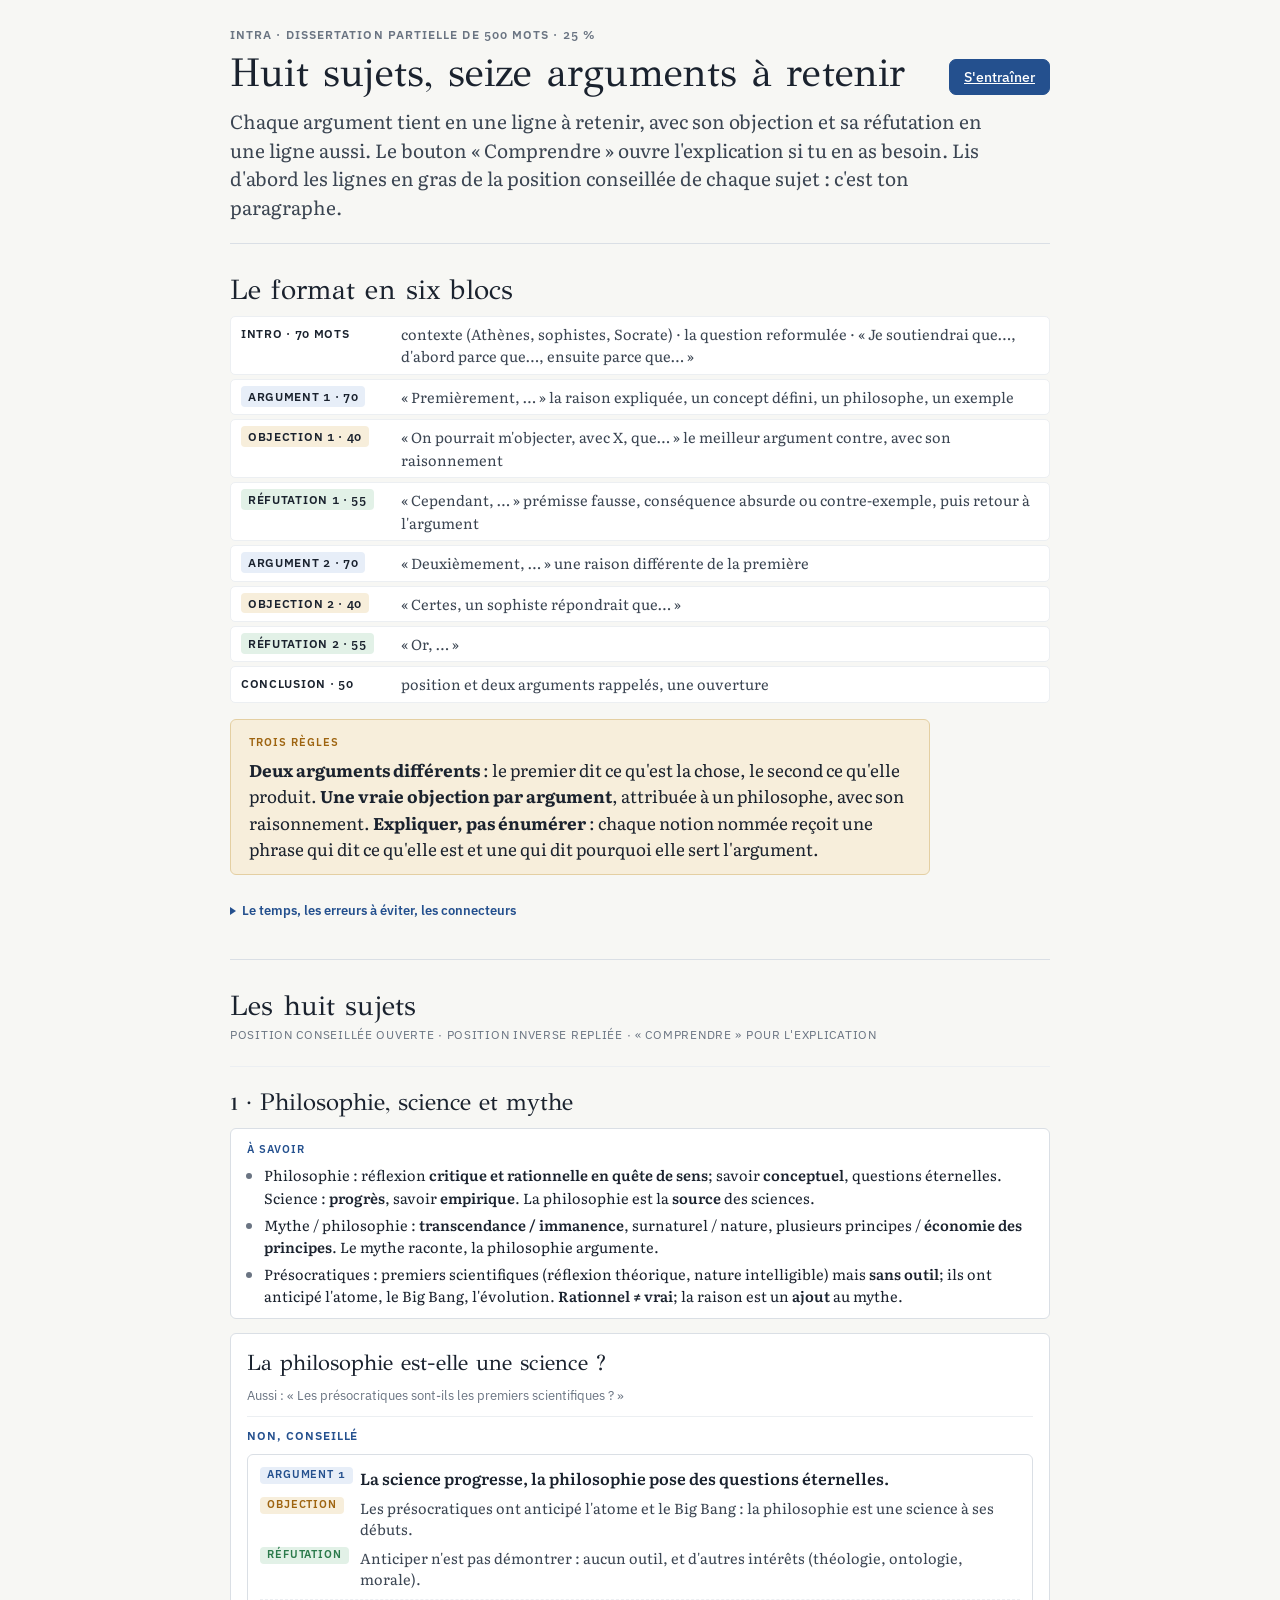
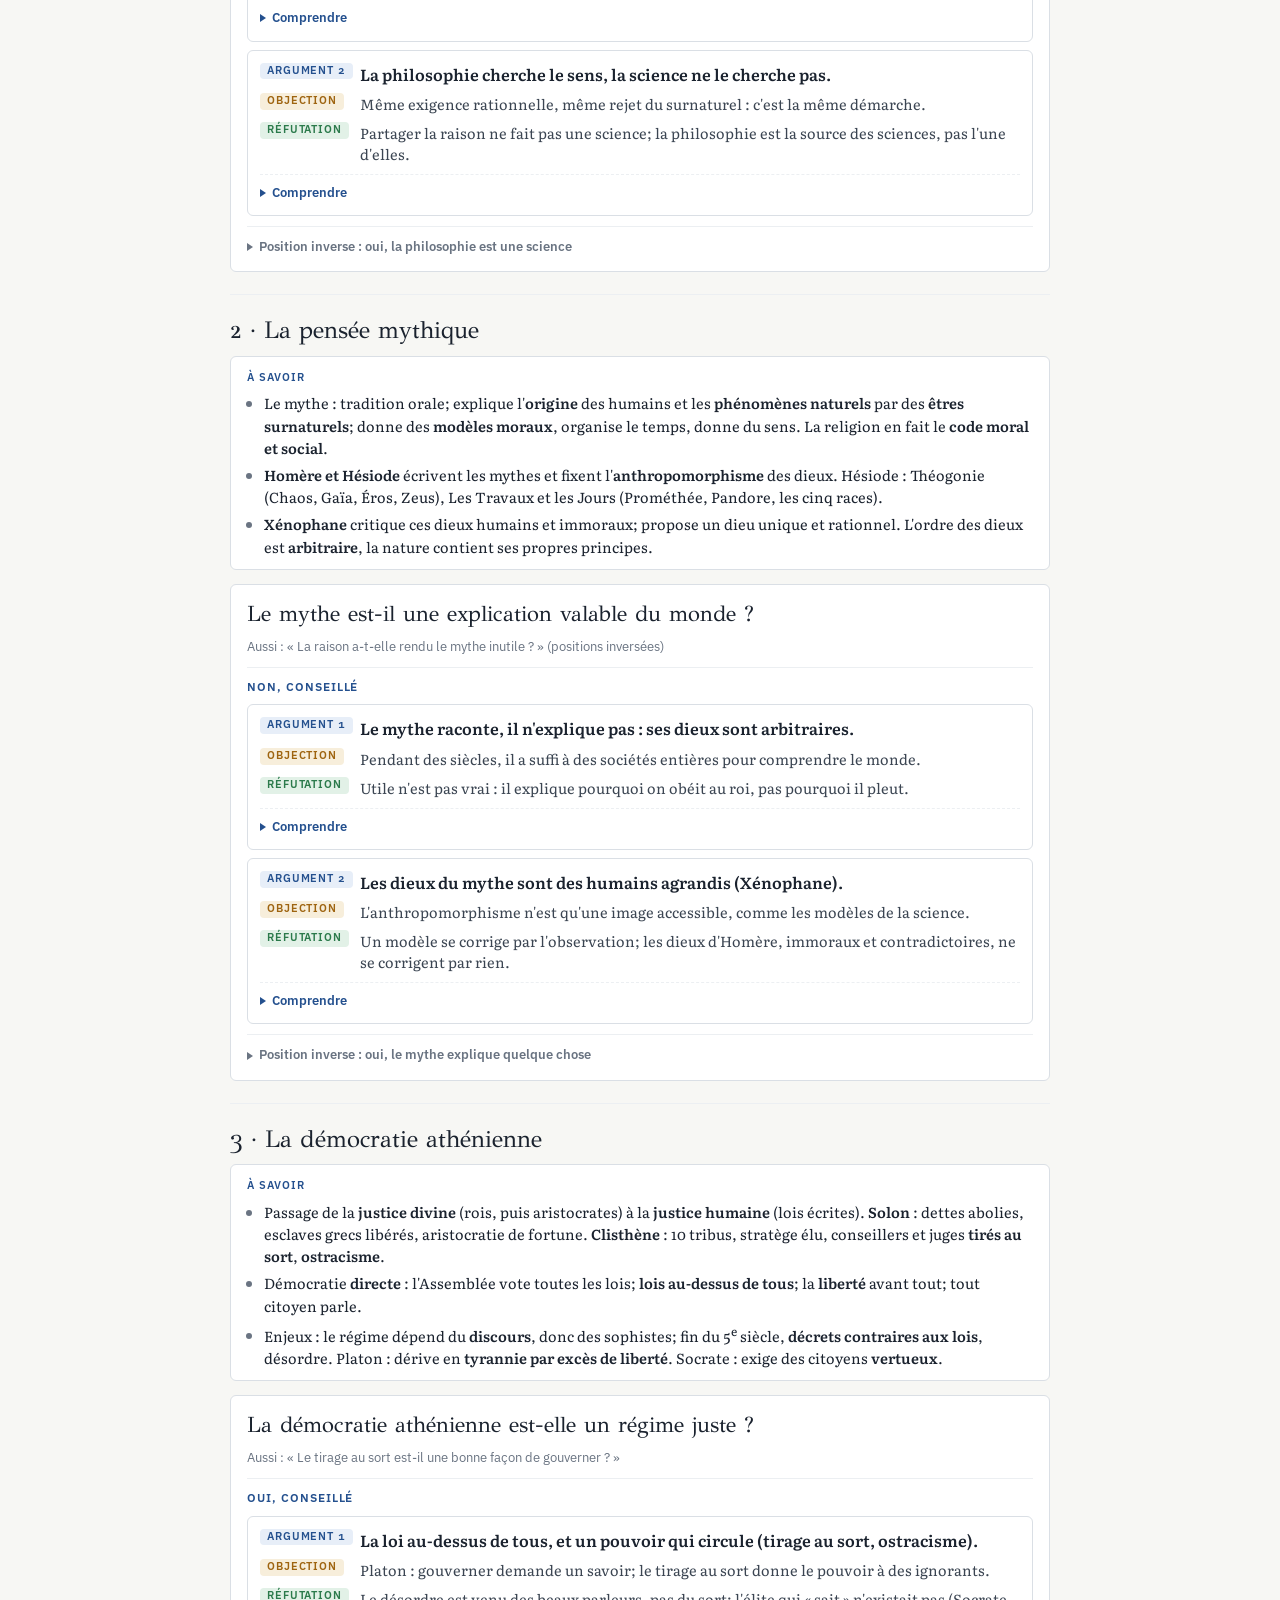
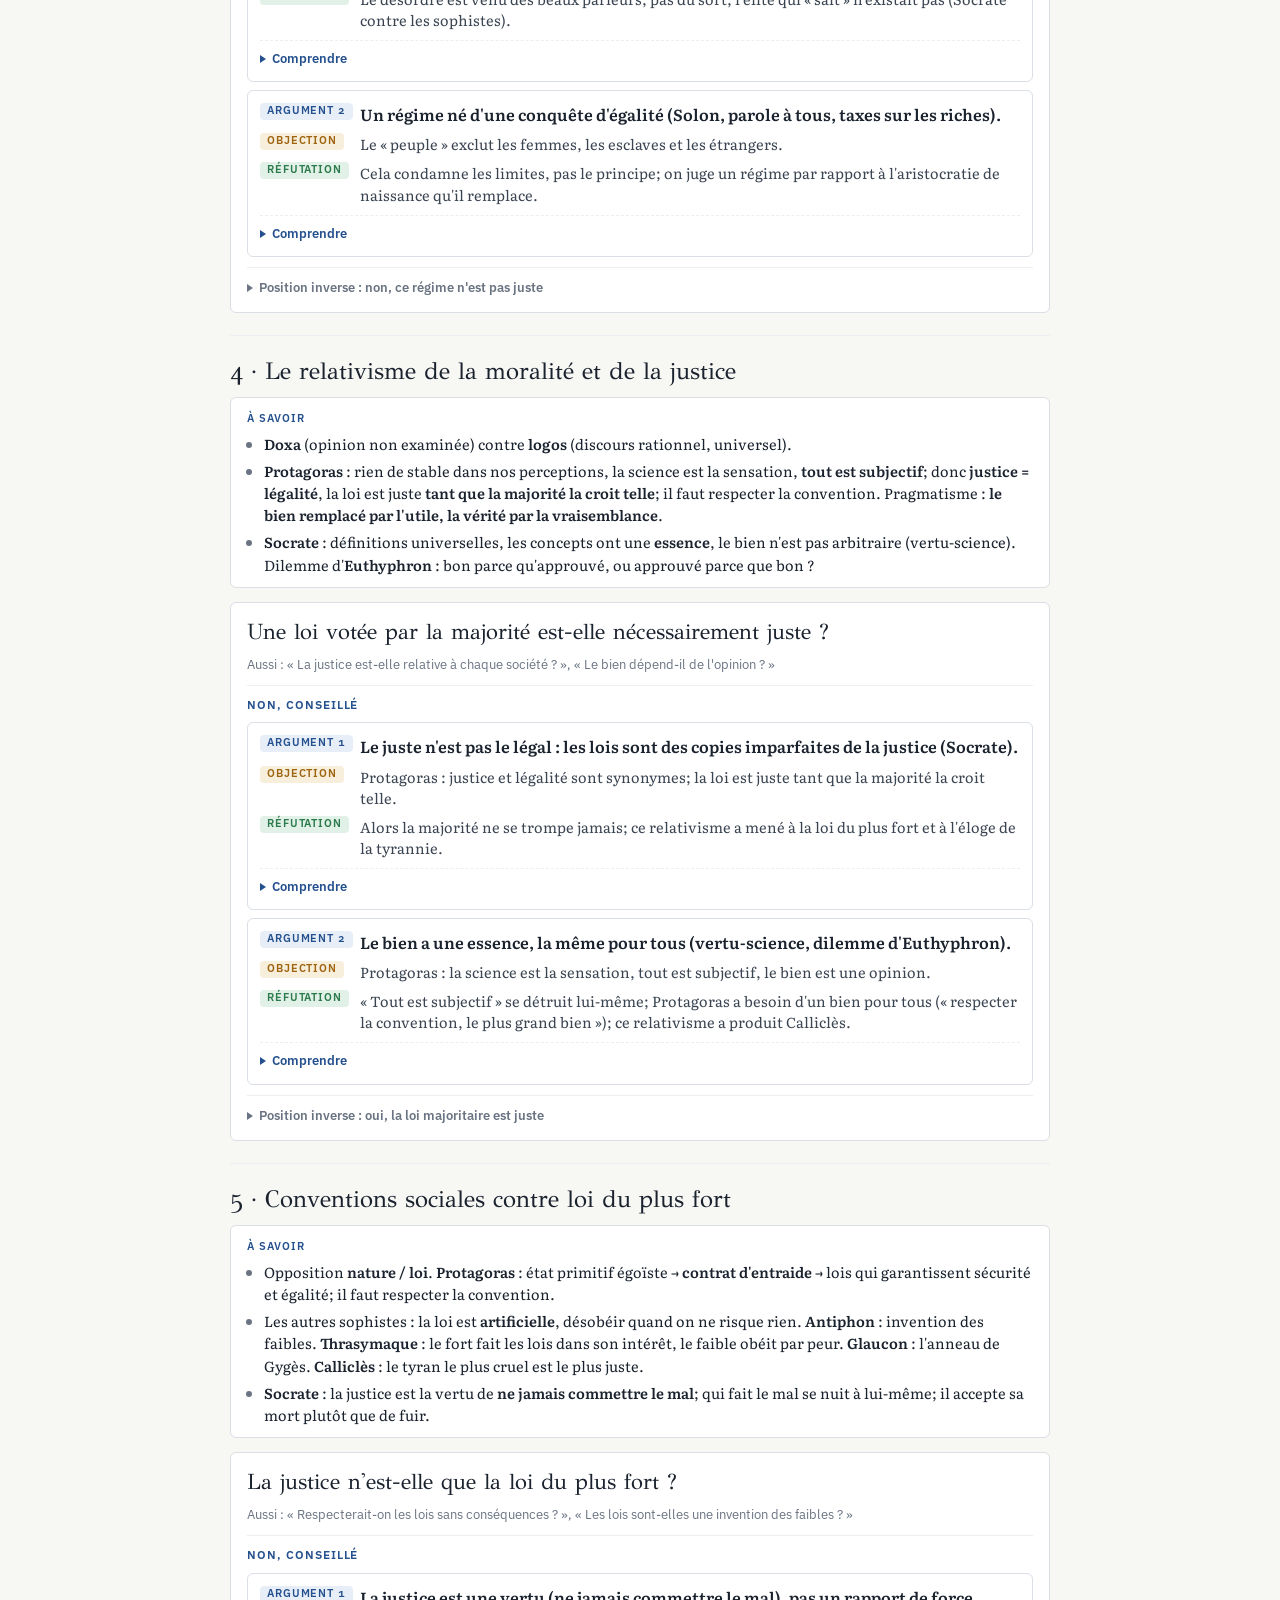
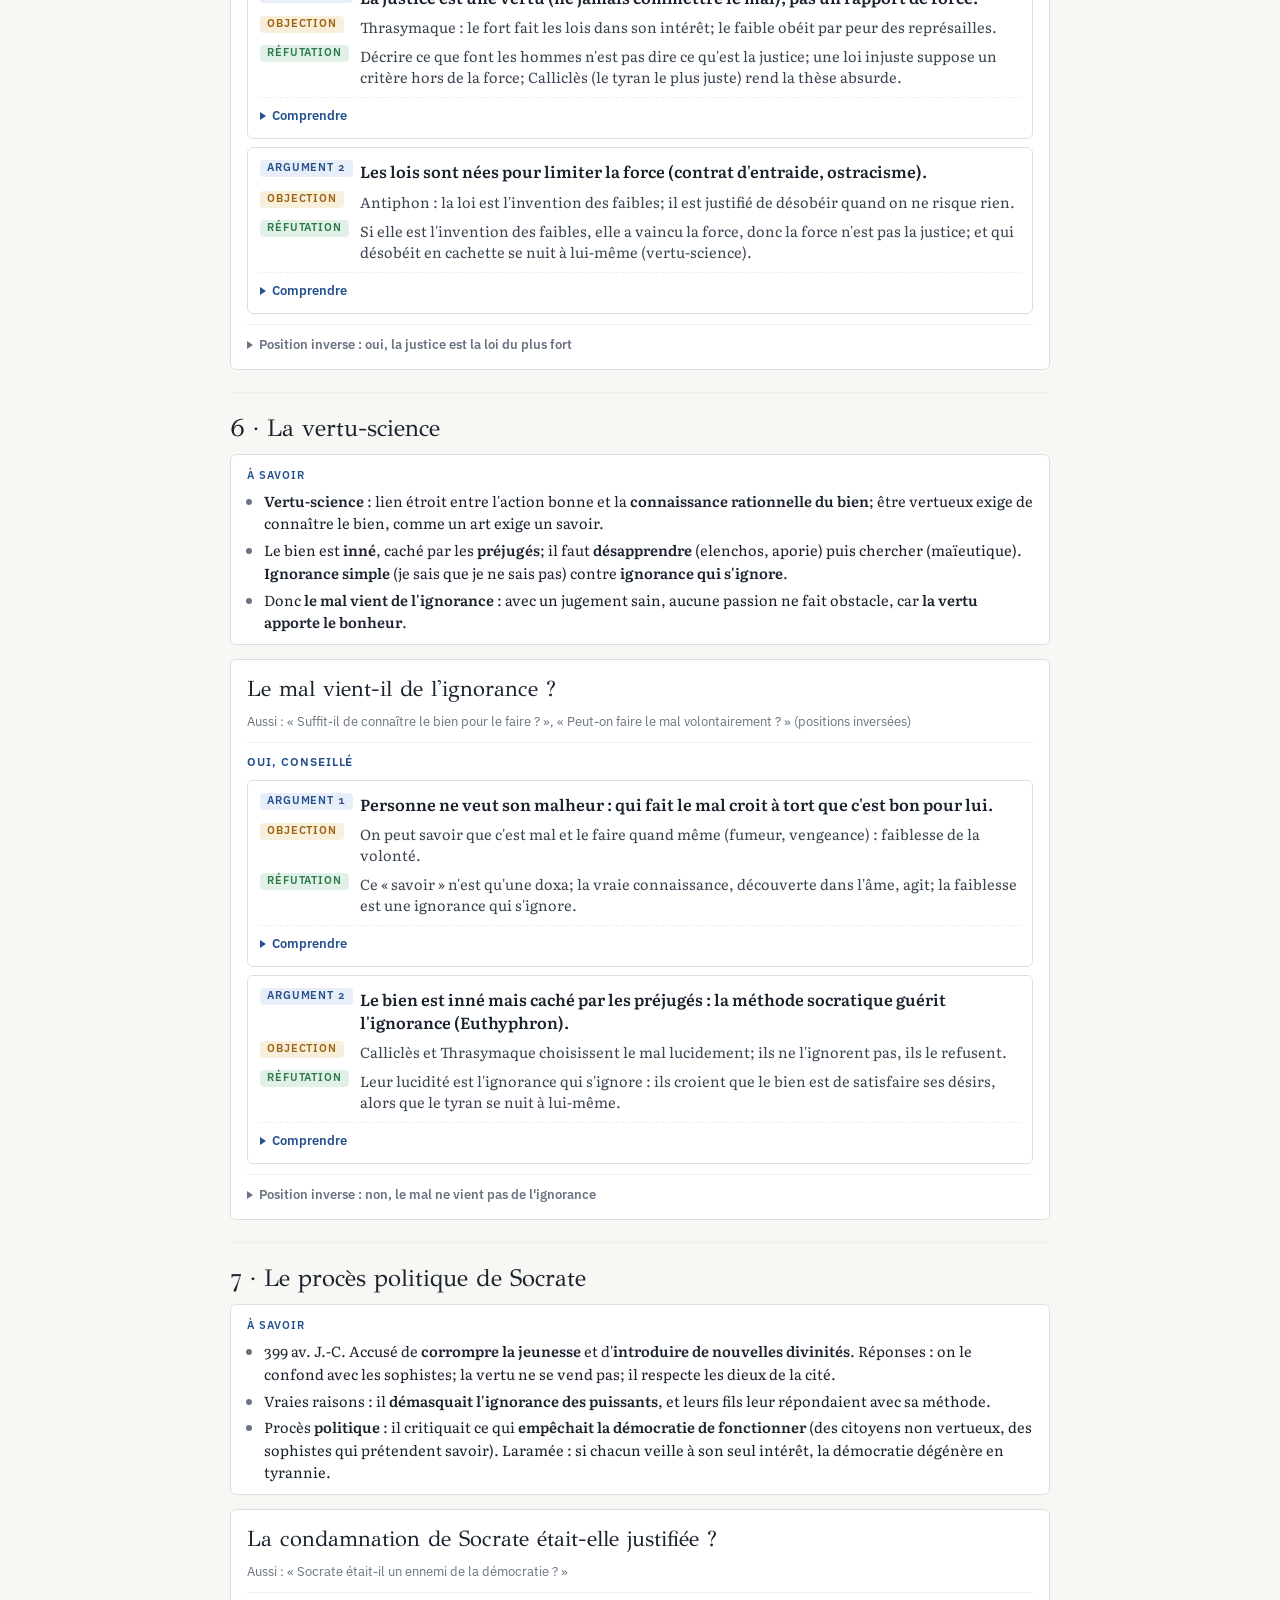
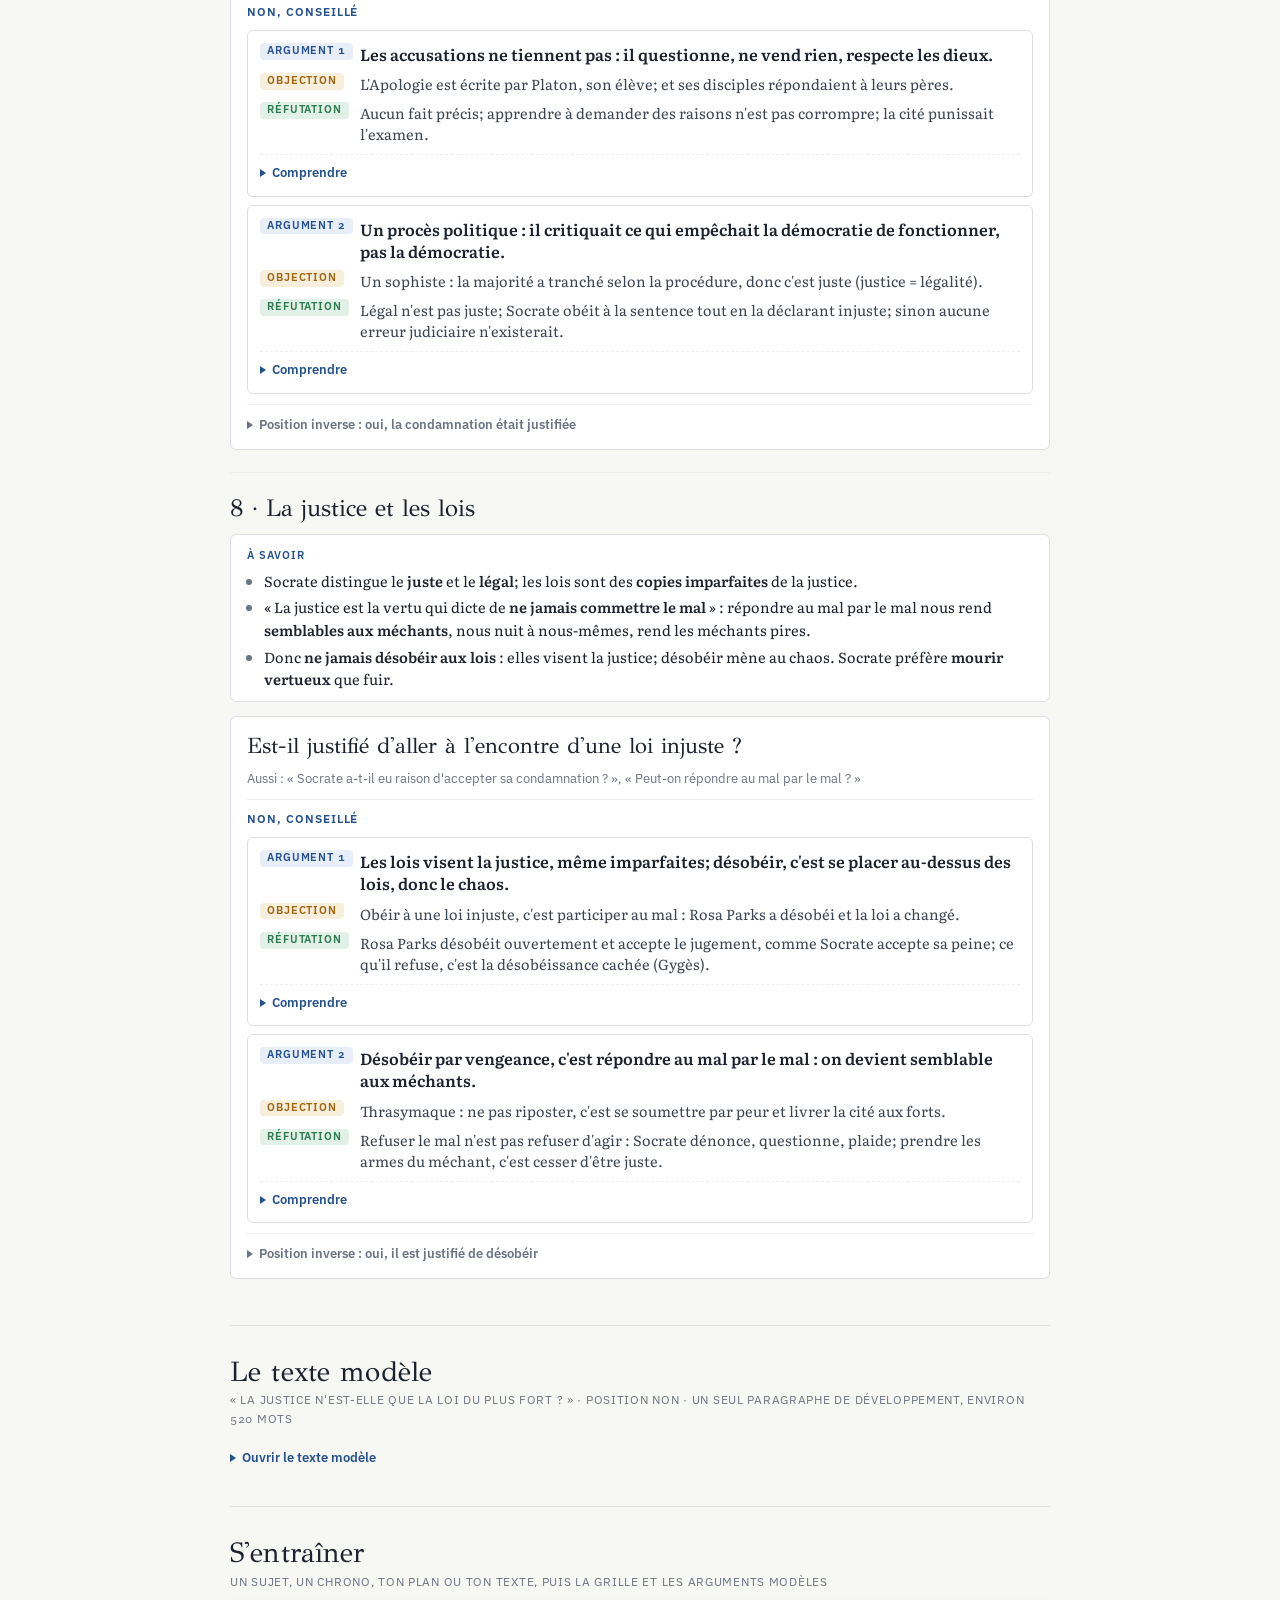
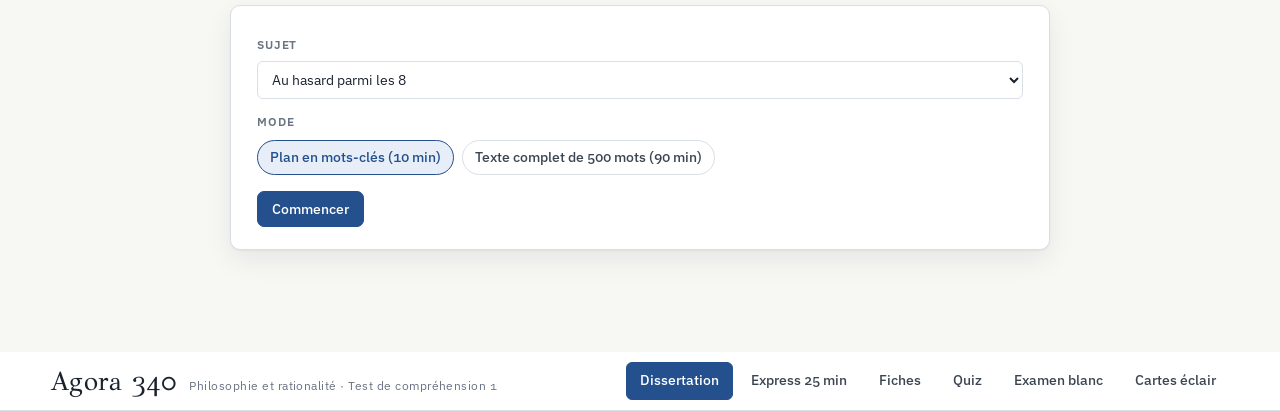
==== commit 1927f586: "Dissertation, version courte : mémo d'une ligne par argument, objection et réfutation en une ligne, " ====
--- a/docs/index.html
+++ b/docs/index.html
@@ -361,6 +361,31 @@
   .plan,.tor > div,.dsavoir,.arg{break-inside:avoid}
   .seg{background:none!important}
 }
+
+/* ---------- version courte : format, cartes d'argument, replis ---------- */
+.fmt{display:grid;gap:4px;margin:10px 0 14px;font-size:14.5px}
+.fmt > div{display:grid;grid-template-columns:150px minmax(0,1fr);gap:10px;align-items:start;padding:6px 10px;border:1px solid var(--line-2);border-radius:5px;background:var(--surface);color:var(--ink-2)}
+.fmt > div > b{font-family:var(--f-ui);font-size:11.5px;font-weight:600;letter-spacing:.06em;text-transform:uppercase;color:var(--ink);padding-top:2px;white-space:nowrap}
+.fmt > div > b.la,.fmt > div > b.lo,.fmt > div > b.lr{justify-self:start;margin:0}
+.acard{border:1px solid var(--line);border-radius:6px;padding:8px 12px;margin:8px 0;background:var(--surface)}
+.ak{display:grid;grid-template-columns:92px minmax(0,1fr);gap:8px;align-items:start;padding:4px 0;font-size:14.5px;color:var(--ink-2);line-height:1.45}
+.ak > b{justify-self:start;margin:0;padding-top:0}
+.ak .memo{font-weight:600;font-size:16px;color:var(--ink);line-height:1.4}
+details.expl{border-top:1px dashed var(--line-2);margin-top:6px;padding-top:4px}
+details.expl summary,details.inv summary,details.more summary{cursor:pointer;font-family:var(--f-ui);font-size:13px;font-weight:600;color:var(--accent);list-style:none;display:inline-flex;align-items:center;gap:6px;padding:4px 0}
+details summary::-webkit-details-marker{display:none}
+details.expl summary::before,details.inv summary::before,details.more summary::before{content:"";width:0;height:0;border-left:6px solid currentColor;border-top:4px solid transparent;border-bottom:4px solid transparent;transition:transform .15s}
+details[open] > summary::before{transform:rotate(90deg)}
+details.expl p{font-size:14.5px;color:var(--ink-2);margin:6px 0;line-height:1.5}
+details.inv{margin-top:10px;border-top:1px solid var(--line-2);padding-top:6px}
+details.inv summary{color:var(--muted)}
+details.more{margin:10px 0 0}
+details.more > *:not(summary){margin-top:8px}
+.dsavoir ul{font-size:14.5px}
+@media (max-width:900px){
+  .fmt > div{grid-template-columns:1fr;gap:2px}
+  .ak{grid-template-columns:1fr;gap:2px}
+}
 </style>
 
 </head>
@@ -371,399 +396,452 @@
 <div class="xwrap">
   <div class="xhead">
     <div>
-      <div class="eyebrow">Intra · Dissertation partielle de 500 mots · 25 % de la session</div>
-      <h2>Deux arguments, deux objections, deux réfutations</h2>
+      <div class="eyebrow">Intra · Dissertation partielle de 500 mots · 25 %</div>
+      <h2>Huit sujets, seize arguments à retenir</h2>
     </div>
-    <div class="row express-actions"><a class="btn primary" href="#dpr">S'entraîner sur un sujet</a></div>
-  </div>
-  <p class="lead">Le format : une introduction, <b>un seul paragraphe de développement</b> qui enchaîne argument 1, objection, réfutation, puis argument 2, objection, réfutation, et une conclusion. Pour chacun des huit sujets, cette page donne les deux positions possibles avec deux arguments complets chacune. Choisis ta position, apprends ses deux blocs, et tu as ton paragraphe.</p>
-  <div class="xplan">
-    <a href="#dst"><b>1 · Le format</b>Le squelette du texte et le budget</a>
-    <a href="#dth"><b>2 · Les 8 sujets</b>Savoir, deux positions, deux arguments</a>
-    <a href="#dmo"><b>3 · Texte modèle</b>500 mots dans ce format exact</a>
-    <a href="#dpr"><b>4 · S'entraîner</b>Sujet, chrono, autocorrection</a>
-  </div>
-
-  <!-- ------------------------------------------------ STRUCTURE -->
+    <div class="row express-actions"><a class="btn primary" href="#dpr">S'entraîner</a></div>
+  </div>
+  <p class="lead">Chaque argument tient en une ligne à retenir, avec son objection et sa réfutation en une ligne aussi. Le bouton « Comprendre » ouvre l'explication si tu en as besoin. Lis d'abord les lignes en gras de la position conseillée de chaque sujet : c'est ton paragraphe.</p>
+
+  <!-- ------------------------------------------------ FORMAT -->
   <div class="xblock" id="dst">
-    <h3>1 · Le format imposé</h3>
-    <div class="xtime">500 mots · introduction, un paragraphe de développement, conclusion</div>
-    <div class="tor">
-      <div class="tor-i"><b class="lab">Introduction · environ 70 mots</b>
-        <p><b>Sujet amené</b> : le contexte en une phrase (Athènes, 5<sup>e</sup> siècle, les sophistes et Socrate). <b>Sujet posé</b> : la question, reformulée. <b>Sujet divisé</b> : ta position et tes deux arguments annoncés. « Je soutiendrai que…, d'abord parce que…, ensuite parce que… »</p></div>
-      <div class="tor-t"><b class="lab">Le paragraphe de développement · environ 380 mots · six blocs qui s'enchaînent</b>
-        <p><b class="la">Argument 1</b> « Premièrement, … » Ta raison, expliquée en 3 ou 4 phrases qui s'enchaînent (car, en effet, autrement dit, donc), avec un concept du cours défini et un philosophe nommé. Environ 70 mots.</p>
-        <p><b class="lo">Objection 1</b> « On pourrait m'objecter, avec Thrasymaque, que… » Le meilleur argument contre ton argument 1, présenté honnêtement avec son raisonnement. Environ 40 mots.</p>
-        <p><b class="lr">Réfutation 1</b> « Cependant, cette objection… » Pourquoi elle ne tient pas : prémisse fausse, conséquence absurde ou contre-exemple. Tu reviens à ton argument. Environ 55 mots.</p>
-        <p><b class="la">Argument 2</b> « Deuxièmement, … » Une raison différente de la première, même traitement. Environ 70 mots.</p>
-        <p><b class="lo">Objection 2</b> « Certes, un sophiste répondrait que… » Environ 40 mots.</p>
-        <p><b class="lr">Réfutation 2</b> « Or, … » Environ 55 mots.</p></div>
-      <div class="tor-c"><b class="lab">Conclusion · environ 50 mots</b>
-        <p>Rappelle ta position et tes deux arguments en une phrase, puis une ouverture (une question qui reste, un lien avec aujourd'hui).</p></div>
+    <h3>Le format en six blocs</h3>
+    <div class="fmt">
+      <div><b>Intro · 70 mots</b><span>contexte (Athènes, sophistes, Socrate) · la question reformulée · « Je soutiendrai que…, d'abord parce que…, ensuite parce que… »</span></div>
+      <div><b class="la">Argument 1 · 70</b><span>« Premièrement, … » la raison expliquée, un concept défini, un philosophe, un exemple</span></div>
+      <div><b class="lo">Objection 1 · 40</b><span>« On pourrait m'objecter, avec X, que… » le meilleur argument contre, avec son raisonnement</span></div>
+      <div><b class="lr">Réfutation 1 · 55</b><span>« Cependant, … » prémisse fausse, conséquence absurde ou contre-exemple, puis retour à l'argument</span></div>
+      <div><b class="la">Argument 2 · 70</b><span>« Deuxièmement, … » une raison différente de la première</span></div>
+      <div><b class="lo">Objection 2 · 40</b><span>« Certes, un sophiste répondrait que… »</span></div>
+      <div><b class="lr">Réfutation 2 · 55</b><span>« Or, … »</span></div>
+      <div><b>Conclusion · 50</b><span>position et deux arguments rappelés, une ouverture</span></div>
     </div>
     <div class="piege">
-      <span class="blabel">Les trois règles qui font la note</span>
-      <p><b>Deux arguments différents.</b> Si ton argument 2 redit l'argument 1 avec d'autres mots, tu perds la moitié des points du paragraphe. Sur cette page, l'argument 1 est presque toujours « ce qu'est la justice, le bien, la philosophie » et l'argument 2 « ce que ça produit dans la cité ou dans la vie ».</p>
-      <p><b>Une objection réelle pour chaque argument.</b> Elle doit attaquer <em>cet</em> argument-là, être attribuée à un philosophe du cours et contenir son raisonnement. Une objection que tu écrases en une ligne ne vaut rien.</p>
-      <p><b>Expliquer, pas énumérer.</b> Chaque notion nommée reçoit une phrase qui dit ce qu'elle est et une phrase qui dit pourquoi elle sert ton argument. « Socrate a l'elenchos, la maïeutique et l'aporie » est une liste, pas un argument.</p>
+      <span class="blabel">Trois règles</span>
+      <p><b>Deux arguments différents</b> : le premier dit ce qu'est la chose, le second ce qu'elle produit. <b>Une vraie objection par argument</b>, attribuée à un philosophe, avec son raisonnement. <b>Expliquer, pas énumérer</b> : chaque notion nommée reçoit une phrase qui dit ce qu'elle est et une qui dit pourquoi elle sert l'argument.</p>
     </div>
-    <h4>Le budget de temps sur 2 heures</h4>
-    <div class="tbl-wrap"><table>
-      <tr><th>Étape</th><th>Temps</th><th>Ce que tu fais</th></tr>
-      <tr><td>Choisir la position et le plan</td><td>15 min</td><td>Sur le brouillon : position, argument 1, objection 1, réfutation 1, argument 2, objection 2, réfutation 2, en mots-clés.</td></tr>
-      <tr><td>Introduction</td><td>10 min</td><td>Trois temps, 70 mots.</td></tr>
-      <tr><td>Développement</td><td>60 min</td><td>Six blocs, dans l'ordre, 380 mots. Un bloc toutes les 10 minutes.</td></tr>
-      <tr><td>Conclusion</td><td>5 min</td><td>50 mots.</td></tr>
-      <tr><td>Relecture du français</td><td>15 min</td><td>Verbe par verbe : le sujet. Homophones : ça / sa, a / à, ce / se, son / sont. Aucun « ! », aucun « … », aucune abréviation.</td></tr>
-      <tr><td>Compter les mots</td><td>5 min</td><td>Vise 480 à 520. Une ligne de ta main fait environ 10 à 12 mots.</td></tr>
-    </table></div>
-    <div class="retenir">
-      <span class="blabel">Les connecteurs à utiliser</span>
-      <p><b>Arguments</b> : premièrement, deuxièmement, je soutiens que, en effet, car, autrement dit, c'est pourquoi. <b>Objections</b> : on pourrait m'objecter que, certes, il est vrai que, un sophiste répondrait que. <b>Réfutations</b> : cependant, or, en réalité, cette objection oublie que, ce raisonnement ne tient pas car. <b>Conclusion</b> : en somme, il faut donc maintenir que.</p>
-    </div>
+    <details class="more"><summary>Le temps, les erreurs à éviter, les connecteurs</summary>
+      <div class="tbl-wrap"><table>
+        <tr><th>Étape</th><th>Temps sur 2 h</th></tr>
+        <tr><td>Position et plan en mots-clés sur le brouillon</td><td>15 min</td></tr>
+        <tr><td>Introduction</td><td>10 min</td></tr>
+        <tr><td>Développement, un bloc toutes les 10 minutes</td><td>60 min</td></tr>
+        <tr><td>Conclusion</td><td>5 min</td></tr>
+        <tr><td>Relecture du français, puis compter les mots (une ligne fait 10 à 12 mots)</td><td>20 min</td></tr>
+      </table></div>
+      <p><b>Les erreurs relevées par la prof à l'examen 1</b> : énumérer au lieu d'expliquer; langage familier et abréviations (ex., etc., genre, pis); accords sujet-verbe et genre-nombre; points d'exclamation, points de suspension, phrases trop longues; homophones (ça / sa, a / à, ce / se, son / sont).</p>
+      <p><b>Connecteurs</b> : premièrement, deuxièmement, en effet, car, autrement dit, c'est pourquoi · on pourrait m'objecter que, certes, il est vrai que · cependant, or, en réalité, cette objection oublie que · en somme, il faut donc maintenir que.</p>
+    </details>
   </div>
 
   <!-- ------------------------------------------------ SUJETS -->
   <div class="xblock" id="dth">
-    <h3>2 · Les huit sujets : savoir, deux positions, deux arguments chacune</h3>
-    <div class="xtime">Pour chaque thématique du cours 11 : ce qu'il faut savoir, le sujet le plus probable, puis les deux positions</div>
-    <div class="note">
-      <span class="blabel">Quelle position choisir</span>
-      <p>La position marquée <b>conseillée</b> est celle où le cours te donne le plus de matière et où les objections sont les plus faciles à réfuter. L'autre position est là pour deux raisons : si le sujet est formulé dans l'autre sens, et parce que ses arguments sont exactement les objections de la position conseillée. Apprendre les deux, c'est apprendre le sujet.</p>
-    </div>
+    <h3>Les huit sujets</h3>
+    <div class="xtime">Position conseillée ouverte · position inverse repliée · « Comprendre » pour l'explication</div>
 
     <!-- T1 -->
     <div class="dtheme" id="t1">
-      <h4 class="dth-title">Thème 1 · La différence entre la philosophie, la science et les mythes</h4>
-      <div class="dsavoir"><span class="blabel">Ce qu'il faut savoir</span>
+      <h4 class="dth-title">1 · Philosophie, science et mythe</h4>
+      <div class="dsavoir"><span class="blabel">À savoir</span>
         <ul>
-          <li>La philosophie : <b>réflexion critique et rationnelle en quête de sens</b> sur l'existence et le monde. La raison : faculté de connaître, juger et agir selon des principes justifiables logiquement. La philosophie est la <b>source des sciences modernes</b>.</li>
-          <li>Science / philosophie : la science <b>progresse</b> (le nouveau remplace l'ancien), savoir <b>concret et empirique</b>; la philosophie pose des <b>questions éternelles</b>, savoir <b>conceptuel</b>.</li>
-          <li>Mythe / philosophie : principes <b>externes (transcendance)</b> contre <b>internes (immanence)</b>; <b>surnaturel</b> contre <b>nature</b>; <b>plusieurs principes</b> contre <b>économie des principes</b>.</li>
-          <li>Les présocratiques : principes immanents dont on fait l'expérience, nature <b>intelligible</b> en elle-même, explications économiques. Premiers scientifiques par la réflexion purement théorique, mais <b>sans outil</b> et avec d'autres intérêts (théologie, ontologie, morale). Ils ont anticipé l'atome, l'évolution, le Big Bang, la conservation de l'énergie.</li>
-          <li>Nuances : <b>rationnel ne veut pas dire vrai</b>; l'art, la religion, la poésie donnent aussi accès à des vérités; la raison est un <b>ajout</b>, pas un remplacement du mythe.</li>
+          <li>Philosophie : réflexion <b>critique et rationnelle en quête de sens</b>; savoir <b>conceptuel</b>, questions éternelles. Science : <b>progrès</b>, savoir <b>empirique</b>. La philosophie est la <b>source</b> des sciences.</li>
+          <li>Mythe / philosophie : <b>transcendance / immanence</b>, surnaturel / nature, plusieurs principes / <b>économie des principes</b>. Le mythe raconte, la philosophie argumente.</li>
+          <li>Présocratiques : premiers scientifiques (réflexion théorique, nature intelligible) mais <b>sans outil</b>; ils ont anticipé l'atome, le Big Bang, l'évolution. <b>Rationnel ≠ vrai</b>; la raison est un <b>ajout</b> au mythe.</li>
         </ul></div>
       <div class="plan" id="p1"><b class="t">La philosophie est-elle une science ?</b>
-        <p class="alt">Mêmes arguments si le sujet dit : « La philosophie se distingue-t-elle vraiment de la science ? », « Les présocratiques sont-ils les premiers scientifiques ? »</p>
-        <div class="pos pos-a"><b class="poslab">Position NON, conseillée</b>
-          <div class="arg">
-            <p><b class="la">Argument 1</b> La science progresse et la philosophie ne progresse pas de la même façon. En science, chaque découverte remplace la précédente : le savoir est concret, pratique, empirique, vérifié par l'observation. La philosophie revient sans cesse sur les mêmes questions éternelles, comme « qu'est-ce que la justice ? », que Socrate posait déjà et qui reste ouverte; son savoir est conceptuel, il définit et argumente au lieu de mesurer.</p>
-            <p><b class="lo">Objection</b> Les présocratiques, premiers philosophes, ont anticipé l'atome (Démocrite), l'évolution, le Big Bang et la conservation de l'énergie, en raisonnant à partir de l'observation de la nature. La philosophie serait donc une science à ses débuts, qui a progressé comme les autres.</p>
-            <p><b class="lr">Réfutation</b> Anticiper n'est pas démontrer. Démocrite n'a jamais observé un atome : sa méthode est la spéculation formelle et rationnelle, sans aucun outil, et ses intérêts sont la théologie, l'ontologie et la morale, non la mesure. Le cours le dit : méthode différente, intérêts différents. La ressemblance des résultats cache une différence de nature.</p>
-          </div>
-          <div class="arg">
-            <p><b class="la">Argument 2</b> La philosophie pose la question du sens, que la science ne pose jamais. Elle est une réflexion critique en quête de sens sur l'existence humaine : la biologie explique comment on meurt, elle ne dit pas si « la vie sans examen vaut la peine d'être vécue », comme le demande Socrate. Elle remet en question nos opinions et nos influences au lieu de produire des résultats; c'est un état d'être, un désir de sagesse, non un corps de connaissances.</p>
-            <p><b class="lo">Objection</b> Philosophie et science partagent la même exigence rationnelle : des principes justifiés logiquement, des explications internes à la nature, le rejet du surnaturel. Si la démarche est la même, la différence de questions ne suffit pas à en faire deux choses distinctes.</p>
-            <p><b class="lr">Réfutation</b> Partager la raison ne fait pas une science, sinon les mathématiques, le droit et la philosophie seraient une seule discipline. Le cours le rappelle : la philosophie est la source des sciences modernes; une source n'est pas la rivière. Elle a engendré la science en introduisant la rationalité, puis elle a gardé pour elle les questions que la science ne peut trancher : le bien, le sens, la justice.</p>
+        <p class="alt">Aussi : « Les présocratiques sont-ils les premiers scientifiques ? »</p>
+        <div class="pos pos-a"><b class="poslab">Non, conseillé</b>
+          <div class="acard">
+            <div class="ak"><b class="la">Argument 1</b><span class="memo">La science progresse, la philosophie pose des questions éternelles.</span></div>
+            <div class="ak"><b class="lo">Objection</b><span>Les présocratiques ont anticipé l'atome et le Big Bang : la philosophie est une science à ses débuts.</span></div>
+            <div class="ak"><b class="lr">Réfutation</b><span>Anticiper n'est pas démontrer : aucun outil, et d'autres intérêts (théologie, ontologie, morale).</span></div>
+            <details class="expl"><summary>Comprendre</summary>
+              <p>En science, chaque découverte remplace la précédente : le savoir est concret, empirique, vérifié par l'observation. La philosophie revient sans cesse sur les mêmes questions, comme « qu'est-ce que la justice ? », que Socrate posait déjà; son savoir est conceptuel, il définit et argumente au lieu de mesurer.</p>
+              <p>L'objection dit que Démocrite a deviné l'atome en raisonnant à partir de l'observation, donc que la philosophie était déjà une science. Mais Démocrite n'a jamais observé un atome : sa méthode est la spéculation rationnelle sans instrument, et ce qui l'intéresse, c'est l'être, les dieux et la morale, pas la mesure. Le cours le dit : méthode différente, intérêts différents. La ressemblance des résultats cache une différence de nature.</p>
+            </details>
+          </div>
+          <div class="acard">
+            <div class="ak"><b class="la">Argument 2</b><span class="memo">La philosophie cherche le sens, la science ne le cherche pas.</span></div>
+            <div class="ak"><b class="lo">Objection</b><span>Même exigence rationnelle, même rejet du surnaturel : c'est la même démarche.</span></div>
+            <div class="ak"><b class="lr">Réfutation</b><span>Partager la raison ne fait pas une science; la philosophie est la source des sciences, pas l'une d'elles.</span></div>
+            <details class="expl"><summary>Comprendre</summary>
+              <p>La philosophie est une réflexion en quête de sens sur l'existence : la biologie explique comment on meurt, elle ne dit pas si « la vie sans examen vaut la peine d'être vécue » (Socrate). Elle remet en question nos opinions au lieu de produire des résultats; elle est un désir de sagesse, un état d'être, non un corps de connaissances.</p>
+              <p>L'objection dit que les deux reposent sur des principes justifiés logiquement et sur des causes internes à la nature. Mais si partager la raison suffisait, les mathématiques, le droit et la philosophie seraient une seule discipline. La philosophie a engendré la science en introduisant la rationalité, puis a gardé les questions que la science ne peut trancher : le bien, le sens, la justice. Une source n'est pas la rivière.</p>
+            </details>
           </div>
         </div>
-        <div class="pos pos-b"><b class="poslab">Position OUI</b>
-          <div class="arg">
-            <p><b class="la">Argument 1</b> Les premiers philosophes sont les premiers scientifiques de l'histoire. Ils sont les premiers à nourrir une réflexion purement théorique, ni technique ni religieuse, sur la nature : principes internes dont on peut faire l'expérience, nature intelligible en elle-même, explications économiques. Héraclite cherche une loi stable derrière le changement; Démocrite explique tout par les atomes et le vide, et la physique lui a donné raison.</p>
-            <p><b class="lo">Objection</b> Sans instruments ni expériences, ce n'est que de la spéculation. La science exige la vérification empirique; les présocratiques n'ont rien vérifié, ils ont deviné.</p>
-            <p><b class="lr">Réfutation</b> Toute science commence par une hypothèse rationnelle avant l'instrument : le microscope n'a pas inventé l'atome, il a confirmé Démocrite. Ce qui fait la science, c'est l'exigence de rationalité et le rejet des causes surnaturelles, et cette exigence est née avec la philosophie. L'outil est un moyen; la démarche est la même.</p>
-          </div>
-          <div class="arg">
-            <p><b class="la">Argument 2</b> Philosophie et science s'opposent ensemble au mythe, et par les mêmes traits : immanence contre transcendance, nature contre surnaturel, économie des principes contre foule de dieux. Le cours affirme que dans un contexte philosophique ou scientifique, l'approche rationnelle est une exigence. Ce sont deux moments d'une même rupture avec le récit mythique.</p>
-            <p><b class="lo">Objection</b> La science progresse, ses nouvelles connaissances remplacent les vieilles, tandis que la philosophie pose des questions éternelles sans jamais les régler. Une discipline qui ne progresse pas n'est pas une science.</p>
-            <p><b class="lr">Réfutation</b> La philosophie progresse, mais autrement : elle a remplacé le mythe par la raison, la justice divine par la justice humaine, le relativisme des sophistes par la vertu-science. Ses questions demeurent, mais ses réponses se raffinent, comme en science où la question « de quoi est faite la matière ? » demeure aussi pendant que les réponses changent.</p>
-          </div>
-        </div>
+        <details class="inv"><summary>Position inverse : oui, la philosophie est une science</summary>
+          <div class="acard">
+            <div class="ak"><b class="la">Argument 1</b><span class="memo">Les présocratiques sont les premiers scientifiques de l'histoire.</span></div>
+            <div class="ak"><b class="lo">Objection</b><span>Sans instruments ni expériences, ce n'est que de la spéculation.</span></div>
+            <div class="ak"><b class="lr">Réfutation</b><span>Toute science commence par une hypothèse; le microscope a confirmé Démocrite, il ne l'a pas inventé.</span></div>
+            <details class="expl"><summary>Comprendre</summary><p>Ils sont les premiers à mener une réflexion purement théorique, ni technique ni religieuse, sur la nature : principes internes dont on fait l'expérience, nature intelligible, explications économiques. Héraclite cherche une loi stable derrière le changement; Démocrite explique tout par les atomes et le vide. Ce qui fait la science, c'est l'exigence de rationalité et le rejet des causes surnaturelles, et cette exigence est née avec eux. L'outil est un moyen, la démarche est la même.</p></details>
+          </div>
+          <div class="acard">
+            <div class="ak"><b class="la">Argument 2</b><span class="memo">Philosophie et science rompent ensemble avec le mythe.</span></div>
+            <div class="ak"><b class="lo">Objection</b><span>La science progresse, la philosophie tourne en rond sur les mêmes questions.</span></div>
+            <div class="ak"><b class="lr">Réfutation</b><span>Elle progresse autrement : du mythe à la raison, de la justice divine à la justice humaine, des sophistes à la vertu-science.</span></div>
+            <details class="expl"><summary>Comprendre</summary><p>Les deux s'opposent au mythe par les mêmes traits : immanence contre transcendance, nature contre surnaturel, économie des principes contre foule de dieux; le cours dit que dans un contexte philosophique ou scientifique, l'approche rationnelle est une exigence. Et si les questions de la philosophie demeurent, ses réponses se raffinent, comme en science où « de quoi est faite la matière ? » demeure aussi pendant que les réponses changent.</p></details>
+          </div>
+        </details>
       </div>
     </div>
 
     <!-- T2 -->
     <div class="dtheme" id="t2">
-      <h4 class="dth-title">Thème 2 · La pensée mythique</h4>
-      <div class="dsavoir"><span class="blabel">Ce qu'il faut savoir</span>
+      <h4 class="dth-title">2 · La pensée mythique</h4>
+      <div class="dsavoir"><span class="blabel">À savoir</span>
         <ul>
-          <li>Le mythe : <b>tradition orale</b>, récits non historiques; raconte l'<b>origine des humains</b>; explique les <b>phénomènes naturels</b>; fait intervenir des <b>êtres surnaturels</b>; propose des <b>modèles moraux</b>; <b>organise le temps</b>; <b>donne du sens</b>. La religion apparaît pour s'attirer les faveurs des dieux; leurs prescriptions deviennent le <b>code moral et social</b>.</li>
-          <li><b>Homère et Hésiode</b> écrivent les mythes, précisent l'<b>anthropomorphisme</b> des dieux, éliminent des contradictions. Hésiode : la <b>Théogonie</b> (Chaos, Gaïa, Éros; Titans; Zeus établit l'ordre) et <b>Les Travaux et les Jours</b> (Prométhée, Pandore et la jarre, races d'or, d'argent, de bronze, des héros, de fer).</li>
-          <li><b>Xénophane</b> critique l'anthropomorphisme et l'immoralisme de ces dieux et propose un dieu unique, immobile, rationnel.</li>
-          <li>Enjeu : l'ordre imposé par les dieux est <b>arbitraire</b>; la philosophie cherche un ordre stable dans la nature elle-même. Mais la raison est un ajout : la pensée mythique subsiste.</li>
+          <li>Le mythe : tradition orale; explique l'<b>origine</b> des humains et les <b>phénomènes naturels</b> par des <b>êtres surnaturels</b>; donne des <b>modèles moraux</b>, organise le temps, donne du sens. La religion en fait le <b>code moral et social</b>.</li>
+          <li><b>Homère et Hésiode</b> écrivent les mythes et fixent l'<b>anthropomorphisme</b> des dieux. Hésiode : Théogonie (Chaos, Gaïa, Éros, Zeus), Les Travaux et les Jours (Prométhée, Pandore, les cinq races).</li>
+          <li><b>Xénophane</b> critique ces dieux humains et immoraux; propose un dieu unique et rationnel. L'ordre des dieux est <b>arbitraire</b>, la nature contient ses propres principes.</li>
         </ul></div>
       <div class="plan" id="p2"><b class="t">Le mythe est-il une explication valable du monde ?</b>
-        <p class="alt">Mêmes arguments si le sujet dit : « La pensée mythique a-t-elle encore une valeur aujourd'hui ? », « La raison a-t-elle rendu le mythe inutile ? » (inverser les positions).</p>
-        <div class="pos pos-a"><b class="poslab">Position NON, conseillée</b>
-          <div class="arg">
-            <p><b class="la">Argument 1</b> Le mythe n'explique pas, il raconte. Ses principes sont externes et surnaturels : la foudre vient de la colère de Zeus, les malheurs humains de la jarre de Pandore. Or un ordre qui dépend du caprice des dieux est arbitraire; il ne rend pas compte de la régularité du monde. Une explication valable repose sur des principes internes à la nature dont on peut faire l'expérience, comme Héraclite qui explique le changement par le feu et par une loi stable, non par une querelle divine.</p>
-            <p><b class="lo">Objection</b> Pendant des siècles, le mythe a suffi à des sociétés entières pour comprendre le monde et y vivre : il fixait le code moral, le calendrier, la place de chacun. Une pensée aussi efficace doit contenir une vérité sur le monde.</p>
-            <p><b class="lr">Réfutation</b> Être utile n'est pas être vrai. L'ordre que le mythe maintient est social, non naturel : il explique pourquoi on obéit au roi, pas pourquoi il pleut. Hésiode et Homère ont d'ailleurs dû éliminer eux-mêmes les contradictions entre les récits en fixant des filiations cohérentes, preuve que les mythes ne décrivaient pas un monde mais des traditions.</p>
-          </div>
-          <div class="arg">
-            <p><b class="la">Argument 2</b> Les dieux du mythe sont des humains agrandis. Homère et Hésiode leur donnent un corps, des passions, des jalousies, des mensonges : c'est l'anthropomorphisme. Xénophane, au début des lumières grecques, en tire la conclusion : un récit qui projette nos passions sur le ciel nous parle de nous, pas du monde. Il propose à la place un dieu unique, immobile et rationnel, cause du mouvement par la force de son esprit.</p>
-            <p><b class="lo">Objection</b> L'anthropomorphisme n'est qu'une image accessible à tous; la science aussi se sert de modèles imagés pour expliquer. Donner un visage aux forces de la nature ne les rend pas fausses.</p>
-            <p><b class="lr">Réfutation</b> Un modèle scientifique se corrige par l'observation; les dieux d'Homère ne se corrigent par rien, et ils sont immoraux et contradictoires. Xénophane le dit en une image : si les bœufs avaient des mains, ils dessineraient des dieux à forme de bœufs. Une explication qui change selon qui la raconte n'explique pas le monde, elle décrit celui qui parle.</p>
+        <p class="alt">Aussi : « La raison a-t-elle rendu le mythe inutile ? » (positions inversées)</p>
+        <div class="pos pos-a"><b class="poslab">Non, conseillé</b>
+          <div class="acard">
+            <div class="ak"><b class="la">Argument 1</b><span class="memo">Le mythe raconte, il n'explique pas : ses dieux sont arbitraires.</span></div>
+            <div class="ak"><b class="lo">Objection</b><span>Pendant des siècles, il a suffi à des sociétés entières pour comprendre le monde.</span></div>
+            <div class="ak"><b class="lr">Réfutation</b><span>Utile n'est pas vrai : il explique pourquoi on obéit au roi, pas pourquoi il pleut.</span></div>
+            <details class="expl"><summary>Comprendre</summary>
+              <p>Ses principes sont externes et surnaturels : la foudre vient de la colère de Zeus, les malheurs de la jarre de Pandore. Un ordre qui dépend du caprice des dieux ne rend pas compte de la régularité du monde. Une explication valable repose sur des principes internes à la nature, comme Héraclite qui explique le changement par le feu et une loi stable.</p>
+              <p>L'objection invoque l'efficacité du mythe pour fixer le code moral, le calendrier, la place de chacun. Mais l'ordre qu'il maintient est social, non naturel. Homère et Hésiode ont d'ailleurs dû éliminer eux-mêmes les contradictions entre récits en fixant des filiations cohérentes : preuve qu'ils ne décrivaient pas un monde mais des traditions.</p>
+            </details>
+          </div>
+          <div class="acard">
+            <div class="ak"><b class="la">Argument 2</b><span class="memo">Les dieux du mythe sont des humains agrandis (Xénophane).</span></div>
+            <div class="ak"><b class="lo">Objection</b><span>L'anthropomorphisme n'est qu'une image accessible, comme les modèles de la science.</span></div>
+            <div class="ak"><b class="lr">Réfutation</b><span>Un modèle se corrige par l'observation; les dieux d'Homère, immoraux et contradictoires, ne se corrigent par rien.</span></div>
+            <details class="expl"><summary>Comprendre</summary>
+              <p>Homère et Hésiode donnent aux dieux un corps, des passions, des jalousies, des mensonges. Xénophane en conclut qu'un récit qui projette nos passions sur le ciel nous parle de nous, pas du monde, et propose un dieu unique, immobile, rationnel, cause du mouvement par son esprit.</p>
+              <p>À l'objection de l'image utile, il répond par sa formule : si les bœufs avaient des mains, ils dessineraient des dieux à forme de bœufs. Une explication qui change selon qui la raconte n'explique pas le monde, elle décrit celui qui parle.</p>
+            </details>
           </div>
         </div>
-        <div class="pos pos-b"><b class="poslab">Position OUI</b>
-          <div class="arg">
-            <p><b class="la">Argument 1</b> Le mythe explique ce que la raison n'explique pas : l'origine des humains, le sens de la vie, les modèles moraux. Le cours rappelle que rationnel et irrationnel ne sont pas synonymes de vrai et de faux, et que la religion, l'art et la poésie peuvent nous faire accéder à des vérités sans la raison. Les Travaux et les Jours d'Hésiode répondent à la question « pourquoi souffrons-nous ? », que la physique ne pose même pas.</p>
-            <p><b class="lo">Objection</b> Donner du sens n'est pas expliquer. Expliquer, c'est donner des causes, et les présocratiques ont montré que les causes sont dans la nature, non chez les dieux.</p>
-            <p><b class="lr">Réfutation</b> La question de l'origine et du sens est aussi une question sur le monde, pas seulement sur nous. Quand Hésiode raconte que Prométhée a donné le feu aux humains et que Zeus les a punis, il explique la condition humaine : le savoir a un prix. Cette explication n'est pas causale, mais elle reste une réponse valable à une vraie question.</p>
-          </div>
-          <div class="arg">
-            <p><b class="la">Argument 2</b> Le mythe a rendu le monde compréhensible et vivable avant toute science : il organise le temps, fonde le code moral et social, maintient l'ordre par les rituels. Il a été la principale source d'information pour comprendre la réalité, et l'avènement de la raison ne l'a pas supprimé : un nouveau mode de pensée est un ajout dans les outils d'explication, non un remplacement.</p>
-            <p><b class="lo">Objection</b> Si la raison est un ajout, c'est qu'elle explique mieux; le mythe devient alors un outil dépassé, comme une carte ancienne après l'invention du satellite.</p>
-            <p><b class="lr">Réfutation</b> La raison explique mieux les phénomènes naturels, pas la vie humaine. Aujourd'hui encore, nos récits nationaux, nos fêtes, nos superstitions et nos grandes histoires de marques sont des mythes vivants qui organisent le temps et donnent du sens; personne ne les a remplacés par une équation. Le mythe n'est pas une carte ancienne, c'est une autre carte.</p>
-          </div>
-        </div>
+        <details class="inv"><summary>Position inverse : oui, le mythe explique quelque chose</summary>
+          <div class="acard">
+            <div class="ak"><b class="la">Argument 1</b><span class="memo">Le mythe explique ce que la raison ignore : l'origine, le sens, la morale.</span></div>
+            <div class="ak"><b class="lo">Objection</b><span>Donner du sens n'est pas expliquer; expliquer, c'est donner des causes.</span></div>
+            <div class="ak"><b class="lr">Réfutation</b><span>Prométhée et Pandore expliquent la condition humaine, le savoir a un prix : une vraie réponse à une vraie question.</span></div>
+            <details class="expl"><summary>Comprendre</summary><p>Le cours rappelle que rationnel et irrationnel ne sont pas synonymes de vrai et de faux, et que la religion, l'art et la poésie donnent accès à des vérités sans la raison. Les Travaux et les Jours répondent à « pourquoi souffrons-nous ? », question que la physique ne pose pas. La question du sens est aussi une question sur le monde; l'explication n'est pas causale, mais elle reste une réponse.</p></details>
+          </div>
+          <div class="acard">
+            <div class="ak"><b class="la">Argument 2</b><span class="memo">La raison est un ajout, pas un remplacement : le mythe vit encore.</span></div>
+            <div class="ak"><b class="lo">Objection</b><span>Un ajout qui explique mieux rend l'ancien inutile, comme le satellite après la carte ancienne.</span></div>
+            <div class="ak"><b class="lr">Réfutation</b><span>Mieux pour les phénomènes, pas pour la vie humaine : fêtes, récits nationaux, superstitions sont des mythes vivants.</span></div>
+            <details class="expl"><summary>Comprendre</summary><p>Le mythe a été la principale source d'information pour comprendre la réalité; il organise le temps, fonde le code moral, maintient l'ordre par les rituels. Le cours dit qu'un nouveau mode de pensée est un ajout dans les outils d'explication. Aujourd'hui encore, personne n'a remplacé les récits nationaux ou les fêtes par une équation : le mythe n'est pas une carte ancienne, c'est une autre carte.</p></details>
+          </div>
+        </details>
       </div>
     </div>
 
     <!-- T3 -->
     <div class="dtheme" id="t3">
-      <h4 class="dth-title">Thème 3 · La démocratie athénienne, sa structure et ses enjeux</h4>
-      <div class="dsavoir"><span class="blabel">Ce qu'il faut savoir</span>
+      <h4 class="dth-title">3 · La démocratie athénienne</h4>
+      <div class="dsavoir"><span class="blabel">À savoir</span>
         <ul>
-          <li>Avant : cités-États monarchiques, pouvoir fondé sur les <b>rituels religieux</b>; aristocratie des riches propriétaires justifiée par une justice divine; la classe commerçante réclame des <b>lois écrites</b> : passage de la <b>justice divine à la justice humaine</b>.</li>
-          <li><b>Solon</b> : abolition des dettes, libération des esclaves grecs, aristocratie de fortune à la place de celle de naissance. <b>Clisthène</b> : 10 tribus mélangées, 1 stratège élu, 50 conseillers <b>tirés au sort</b> par tribu, 500 juges par tribu, <b>ostracisme</b>.</li>
-          <li>Structure : démocratie <b>directe</b>; l'<b>Assemblée du peuple</b> vote toutes les lois, nomme et surveille les magistrats, administre la justice; <b>lois au-dessus de tous</b>; la <b>liberté</b> est la valeur suprême; tout citoyen peut parler; taxes sur les riches.</li>
-          <li>Enjeux : le régime dépend du <b>discours</b>, donc des sophistes; fin du 5<sup>e</sup> siècle, des riches poussent le peuple à des <b>décrets contraires aux lois</b> : désordre. Platon : la démocratie dérive en <b>tyrannie par excès de liberté</b>. Socrate : elle exige des citoyens <b>vertueux</b> qui savent ce qu'est la justice.</li>
+          <li>Passage de la <b>justice divine</b> (rois, puis aristocrates) à la <b>justice humaine</b> (lois écrites). <b>Solon</b> : dettes abolies, esclaves grecs libérés, aristocratie de fortune. <b>Clisthène</b> : 10 tribus, stratège élu, conseillers et juges <b>tirés au sort</b>, <b>ostracisme</b>.</li>
+          <li>Démocratie <b>directe</b> : l'Assemblée vote toutes les lois; <b>lois au-dessus de tous</b>; la <b>liberté</b> avant tout; tout citoyen parle.</li>
+          <li>Enjeux : le régime dépend du <b>discours</b>, donc des sophistes; fin du 5<sup>e</sup> siècle, <b>décrets contraires aux lois</b>, désordre. Platon : dérive en <b>tyrannie par excès de liberté</b>. Socrate : exige des citoyens <b>vertueux</b>.</li>
         </ul></div>
       <div class="plan" id="p3"><b class="t">La démocratie athénienne est-elle un régime juste ?</b>
-        <p class="alt">Mêmes arguments si le sujet dit : « Le tirage au sort est-il une bonne façon de gouverner ? », « La démocratie directe est-elle préférable ? »</p>
-        <div class="pos pos-a"><b class="poslab">Position OUI, conseillée</b>
-          <div class="arg">
-            <p><b class="la">Argument 1</b> La démocratie athénienne place la loi au-dessus de tous et fait circuler le pouvoir. Avec Clisthène, cinquante conseillers par tribu et les juges sont tirés au sort, si bien que le pouvoir passe entre plusieurs mains et que les intrigues sont limitées; l'ostracisme expulse le citoyen devenu trop influent. Les Athéniens refusent de se prosterner devant un maître autre que la loi. Un régime où personne n'est au-dessus de la loi est juste dans son principe.</p>
-            <p><b class="lo">Objection</b> Pour Platon, gouverner demande un savoir : le meilleur régime est l'aristocratie des philosophes, guidée par la sagesse. Tirer au sort, c'est confier la cité au hasard, donc à des ignorants, et c'est pourquoi la démocratie a sombré dans le désordre.</p>
-            <p><b class="lr">Réfutation</b> Le désordre d'Athènes n'est pas venu du tirage au sort mais des discours : des hommes riches et cultivés, formés à la rhétorique, ont poussé le peuple à des décrets contraires aux lois. Réserver le pouvoir aux « meilleurs » suppose qu'une élite sait ce qu'est la justice; or Socrate a montré que ceux qui le prétendaient, les sophistes, ne le savaient pas. Le tirage au sort a au moins ce mérite : il n'exige pas de croire un savant sur parole.</p>
-          </div>
-          <div class="arg">
-            <p><b class="la">Argument 2</b> Ce régime est né d'une conquête d'égalité. Solon abolit les dettes des paysans, libère les esclaves d'origine grecque et remplace l'aristocratie de naissance par l'aristocratie de fortune, ce qui ouvre les charges publiques à tous. Ensuite, tout citoyen, sans distinction de classe, peut parler et voter à l'Assemblée, et certaines taxes ne visent que les plus riches pour réduire les écarts. C'est le passage de la justice divine, qui servait les puissants, à une justice humaine et conventionnelle.</p>
-            <p><b class="lo">Objection</b> Cette égalité est un mensonge : le « peuple » exclut les femmes, les esclaves et les étrangers, c'est-à-dire la majorité des habitants. Un régime qui ne reconnaît qu'une minorité de citoyens n'est pas juste.</p>
-            <p><b class="lr">Réfutation</b> L'exclusion est réelle, mais elle condamne les limites du régime, non son principe. Ce qu'Athènes a inventé, c'est l'idée que la loi vient des humains et s'applique à tous les citoyens également; c'est ce principe qui a permis ensuite d'élargir le cercle des citoyens. On juge un régime par rapport à ce qu'il remplace : une aristocratie de naissance qui invoquait les dieux à son avantage.</p>
+        <p class="alt">Aussi : « Le tirage au sort est-il une bonne façon de gouverner ? »</p>
+        <div class="pos pos-a"><b class="poslab">Oui, conseillé</b>
+          <div class="acard">
+            <div class="ak"><b class="la">Argument 1</b><span class="memo">La loi au-dessus de tous, et un pouvoir qui circule (tirage au sort, ostracisme).</span></div>
+            <div class="ak"><b class="lo">Objection</b><span>Platon : gouverner demande un savoir; le tirage au sort donne le pouvoir à des ignorants.</span></div>
+            <div class="ak"><b class="lr">Réfutation</b><span>Le désordre est venu des beaux parleurs, pas du sort; l'élite qui « sait » n'existait pas (Socrate contre les sophistes).</span></div>
+            <details class="expl"><summary>Comprendre</summary>
+              <p>Avec Clisthène, cinquante conseillers par tribu et les juges sont tirés au sort : le pouvoir passe entre plusieurs mains, les intrigues sont limitées, et l'ostracisme expulse le citoyen devenu trop influent. Les Athéniens refusent de se prosterner devant un maître autre que la loi. Un régime où personne n'est au-dessus de la loi est juste dans son principe.</p>
+              <p>Platon préfère l'aristocratie des philosophes, guidée par la sagesse. Mais le désordre d'Athènes est venu d'hommes riches et cultivés, formés à la rhétorique, qui ont poussé le peuple à des décrets contraires aux lois. Réserver le pouvoir aux « meilleurs » suppose qu'une élite sait ce qu'est la justice; Socrate a montré que ceux qui le prétendaient ne le savaient pas. Le tirage au sort n'exige pas de croire un savant sur parole.</p>
+            </details>
+          </div>
+          <div class="acard">
+            <div class="ak"><b class="la">Argument 2</b><span class="memo">Un régime né d'une conquête d'égalité (Solon, parole à tous, taxes sur les riches).</span></div>
+            <div class="ak"><b class="lo">Objection</b><span>Le « peuple » exclut les femmes, les esclaves et les étrangers.</span></div>
+            <div class="ak"><b class="lr">Réfutation</b><span>Cela condamne les limites, pas le principe; on juge un régime par rapport à l'aristocratie de naissance qu'il remplace.</span></div>
+            <details class="expl"><summary>Comprendre</summary>
+              <p>Solon abolit les dettes des paysans, libère les esclaves d'origine grecque et remplace l'aristocratie de naissance par celle de fortune, ce qui ouvre les charges publiques à tous. Tout citoyen peut parler et voter à l'Assemblée, et certaines taxes ne visent que les riches. C'est le passage de la justice divine, qui servait les puissants, à une justice humaine.</p>
+              <p>L'exclusion est réelle, mais ce qu'Athènes a inventé, c'est l'idée que la loi vient des humains et s'applique également à tous les citoyens; c'est ce principe qui a permis ensuite d'élargir le cercle.</p>
+            </details>
           </div>
         </div>
-        <div class="pos pos-b"><b class="poslab">Position NON</b>
-          <div class="arg">
-            <p><b class="la">Argument 1</b> La démocratie athénienne repose sur le discours, donc sur la persuasion et non sur la justice. Puisque tout se décide à l'Assemblée par la parole, les jeunes riches paient les sophistes pour apprendre à persuader la foule et à influencer le vote; c'est la doxa, l'opinion fondée sur l'apparence, qui gouverne. À la fin du 5<sup>e</sup> siècle, des hommes cultivés ont ainsi poussé le peuple à des décrets contraires aux lois existantes, jusqu'au désordre total.</p>
-            <p><b class="lo">Objection</b> Ce sont des abus, pas le régime lui-même : la démocratie a ses garde-fous, l'ostracisme contre les trop influents et les lois au-dessus de tous.</p>
-            <p><b class="lr">Réfutation</b> Ces garde-fous n'ont empêché ni les décrets contraires aux lois ni la condamnation de Socrate. Socrate lui-même montre que la démocratie directe n'est juste que si tous les citoyens sont vertueux et savent ce qu'est la justice; or il constatait que la majorité suivait ses préjugés. Un régime dont la justice dépend d'une condition qui n'est jamais remplie n'est pas juste en pratique.</p>
-          </div>
-          <div class="arg">
-            <p><b class="la">Argument 2</b> La valeur dominante de ce régime, la liberté, le conduit à sa perte. Pour Platon, la démocratie dégénère en tyrannie par excès de liberté : quand chacun ne veille qu'à son intérêt, la cité passe du gouvernement du peuple au gouvernement d'un seul. Sans connaissance de la justice, la liberté de tous devient la liberté du plus fort de manipuler les autres.</p>
-            <p><b class="lo">Objection</b> La liberté est précisément ce que les Athéniens valorisaient le plus, et c'est une valeur juste : ils refusaient tout maître autre que la loi.</p>
-            <p><b class="lr">Réfutation</b> La liberté sans vertu devient la loi du plus fort. Le manuel le dit : si chacun ne veille qu'à son unique intérêt, la démocratie risque de dégénérer en tyrannie. La preuve est dans le procès de Socrate : cette cité libre a utilisé sa liberté pour condamner à mort l'homme le plus juste qu'elle avait, parce qu'il dérangeait les puissants.</p>
-          </div>
-        </div>
+        <details class="inv"><summary>Position inverse : non, ce régime n'est pas juste</summary>
+          <div class="acard">
+            <div class="ak"><b class="la">Argument 1</b><span class="memo">Elle repose sur la persuasion, donc sur la doxa, pas sur la justice.</span></div>
+            <div class="ak"><b class="lo">Objection</b><span>Ce sont des abus; le régime a ses garde-fous (ostracisme, lois au-dessus de tous).</span></div>
+            <div class="ak"><b class="lr">Réfutation</b><span>Les garde-fous n'ont empêché ni les décrets contraires aux lois ni la mort de Socrate; un régime juste seulement si tous sont vertueux ne l'est jamais en pratique.</span></div>
+            <details class="expl"><summary>Comprendre</summary><p>Tout se décide par la parole à l'Assemblée : les jeunes riches paient les sophistes pour apprendre à persuader la foule, et c'est l'opinion fondée sur l'apparence qui gouverne. Fin du 5<sup>e</sup> siècle, des hommes cultivés ont poussé le peuple à des décrets contraires aux lois. Socrate lui-même dit que la démocratie directe n'est juste que si tous les citoyens savent ce qu'est la justice, et il constatait que la majorité suivait ses préjugés.</p></details>
+          </div>
+          <div class="acard">
+            <div class="ak"><b class="la">Argument 2</b><span class="memo">L'excès de liberté mène à la tyrannie (Platon).</span></div>
+            <div class="ak"><b class="lo">Objection</b><span>La liberté est une valeur juste : aucun maître autre que la loi.</span></div>
+            <div class="ak"><b class="lr">Réfutation</b><span>La liberté sans vertu devient la loi du plus fort; la cité libre a utilisé sa liberté pour tuer son homme le plus juste.</span></div>
+            <details class="expl"><summary>Comprendre</summary><p>Pour Platon, la démocratie dégénère en tyrannie par excès de liberté : quand chacun ne veille qu'à son intérêt, la cité passe du gouvernement du peuple au gouvernement d'un seul. Le manuel le dit : si chacun ne veille qu'à son unique intérêt, la démocratie risque de dégénérer en tyrannie et en loi du plus fort. La preuve est le procès de Socrate.</p></details>
+          </div>
+        </details>
       </div>
     </div>
 
     <!-- T4 -->
     <div class="dtheme" id="t4">
-      <h4 class="dth-title">Thème 4 · Le relativisme de la moralité et de la justice</h4>
-      <div class="dsavoir"><span class="blabel">Ce qu'il faut savoir</span>
+      <h4 class="dth-title">4 · Le relativisme de la moralité et de la justice</h4>
+      <div class="dsavoir"><span class="blabel">À savoir</span>
         <ul>
-          <li><b>Doxa</b> (opinion non examinée, fondée sur l'apparence, l'habitude ou l'autorité) contre <b>logos</b> (discours rationnel, justifié, universel).</li>
-          <li><b>Protagoras</b>, 3 prémisses : rien de stable dans nos perceptions; la science est la sensation; tout est subjectif. Conséquences : pas de justice objective ni universelle; <b>justice = légalité</b>; la loi est juste <b>tant que la majorité la croit telle</b>; il faut respecter la convention, le plus grand bien.</li>
-          <li><b>Pragmatisme</b> : l'homme d'État fait adopter par la rhétorique les opinions les plus utiles, même des fictions; <b>le bien est remplacé par l'utile, la vérité par la vraisemblance</b>.</li>
-          <li><b>Socrate</b> rejette le relativisme : <b>définitions universelles</b>, les concepts ont une <b>essence</b>, le bien <b>n'est pas arbitraire</b>; vertu-science : une seule vérité, un seul standard. Dilemme d'<b>Euthyphron</b> : une chose est-elle bonne parce qu'une autorité l'approuve, ou approuvée parce qu'elle est bonne ?</li>
-          <li>Le relativisme a mené, chez les élèves des sophistes, à l'<b>éloge de la tyrannie et de l'égoïsme</b>.</li>
+          <li><b>Doxa</b> (opinion non examinée) contre <b>logos</b> (discours rationnel, universel).</li>
+          <li><b>Protagoras</b> : rien de stable dans nos perceptions, la science est la sensation, <b>tout est subjectif</b>; donc <b>justice = légalité</b>, la loi est juste <b>tant que la majorité la croit telle</b>; il faut respecter la convention. Pragmatisme : <b>le bien remplacé par l'utile, la vérité par la vraisemblance</b>.</li>
+          <li><b>Socrate</b> : définitions universelles, les concepts ont une <b>essence</b>, le bien n'est pas arbitraire (vertu-science). Dilemme d'<b>Euthyphron</b> : bon parce qu'approuvé, ou approuvé parce que bon ?</li>
         </ul></div>
       <div class="plan" id="p4"><b class="t">Une loi votée par la majorité est-elle nécessairement juste ?</b>
-        <p class="alt">Mêmes arguments si le sujet dit : « La justice est-elle relative à chaque société ? », « Le bien et le mal dépendent-ils de l'opinion ? »</p>
-        <div class="pos pos-a"><b class="poslab">Position NON, conseillée</b>
-          <div class="arg">
-            <p><b class="la">Argument 1</b> Le juste et le légal ne sont pas la même chose. Socrate distingue la justice, vertu universelle qui nous dicte de ne jamais commettre le mal, et les lois, qui n'en sont que des copies imparfaites; le législateur doit utiliser la compréhension universelle de la justice pour les établir. Si la loi votée était juste par définition, il n'existerait aucun critère pour dire qu'une loi est mauvaise; or nous le faisons sans cesse, et Athènes elle-même a voté, à la fin du 5<sup>e</sup> siècle, des décrets contraires à ses propres lois.</p>
-            <p><b class="lo">Objection</b> Protagoras répondrait que la justice n'a aucune qualité objective : elle dépend entièrement des décisions humaines. Puisqu'il n'existe pas de justice universelle supérieure à la convention, justice et légalité sont synonymes, et la loi est parfaitement juste tant que la majorité la croit telle.</p>
-            <p><b class="lr">Réfutation</b> Cette position se détruit elle-même. Si la justice n'est que ce que la majorité croit, la majorité ne peut jamais se tromper, et dénoncer une injustice légale devient impossible. Le cours montre où cela mène : le relativisme de Protagoras a conduit ses élèves à la loi du plus fort et à l'éloge de la tyrannie. Un critère qui ne permet plus de condamner le tyran n'est pas un critère de justice.</p>
-          </div>
-          <div class="arg">
-            <p><b class="la">Argument 2</b> Le bien a une essence, la même pour tous. Selon la vertu-science de Socrate, agir bien exige une connaissance rationnelle du bien qui n'est ni relative à chacun ni fondée sur l'opinion de la majorité; ce bien est inné en chacun, caché par nos préjugés. Le dilemme d'Euthyphron le confirme : si une chose était juste parce qu'une autorité l'approuve, la justice deviendrait arbitraire et changerait à chaque vote; elle doit donc être approuvée parce qu'elle est juste.</p>
-            <p><b class="lo">Objection</b> Pour Protagoras, la science est la sensation : le réel et le vrai dépendent de la manière dont chacun organise ce qui apparaît à ses sens, et nos perceptions se contredisent sans cesse. Rien n'étant stable, le bien ne peut être qu'une opinion propre à chacun ou à chaque société.</p>
-            <p><b class="lr">Réfutation</b> Si tout était subjectif, la phrase « tout est subjectif » le serait aussi et n'obligerait personne. Protagoras lui-même a besoin d'un bien qui vaut pour tous quand il demande de respecter la convention comme « le plus grand bien ». Et sa doctrine, en remplaçant le bien par l'utile et la vérité par la vraisemblance, a produit Calliclès, pour qui le tyran le plus cruel est l'homme le plus juste : une théorie qui ne distingue plus le sage du tyran a perdu le droit de parler du bien.</p>
+        <p class="alt">Aussi : « La justice est-elle relative à chaque société ? », « Le bien dépend-il de l'opinion ? »</p>
+        <div class="pos pos-a"><b class="poslab">Non, conseillé</b>
+          <div class="acard">
+            <div class="ak"><b class="la">Argument 1</b><span class="memo">Le juste n'est pas le légal : les lois sont des copies imparfaites de la justice (Socrate).</span></div>
+            <div class="ak"><b class="lo">Objection</b><span>Protagoras : justice et légalité sont synonymes; la loi est juste tant que la majorité la croit telle.</span></div>
+            <div class="ak"><b class="lr">Réfutation</b><span>Alors la majorité ne se trompe jamais; ce relativisme a mené à la loi du plus fort et à l'éloge de la tyrannie.</span></div>
+            <details class="expl"><summary>Comprendre</summary>
+              <p>Socrate distingue la justice, vertu universelle qui dicte de ne jamais commettre le mal, et les lois, que le législateur doit établir à partir de la compréhension universelle de la justice. Si la loi votée était juste par définition, aucun critère ne permettrait de dire qu'une loi est mauvaise; or Athènes elle-même a voté des décrets contraires à ses propres lois.</p>
+              <p>Pour Protagoras, la justice n'a aucune qualité objective, elle dépend des décisions humaines. Mais si la justice n'est que ce que la majorité croit, dénoncer une injustice légale devient impossible; et le cours montre que ce relativisme a conduit les élèves des sophistes à la loi du plus fort. Un critère qui ne permet plus de condamner le tyran n'est pas un critère de justice.</p>
+            </details>
+          </div>
+          <div class="acard">
+            <div class="ak"><b class="la">Argument 2</b><span class="memo">Le bien a une essence, la même pour tous (vertu-science, dilemme d'Euthyphron).</span></div>
+            <div class="ak"><b class="lo">Objection</b><span>Protagoras : la science est la sensation, tout est subjectif, le bien est une opinion.</span></div>
+            <div class="ak"><b class="lr">Réfutation</b><span>« Tout est subjectif » se détruit lui-même; Protagoras a besoin d'un bien pour tous (« respecter la convention, le plus grand bien »); ce relativisme a produit Calliclès.</span></div>
+            <details class="expl"><summary>Comprendre</summary>
+              <p>Agir bien exige une connaissance rationnelle du bien qui n'est ni relative à chacun ni fondée sur la majorité; ce bien est inné, caché par nos préjugés. Le dilemme d'Euthyphron : si une chose était juste parce qu'une autorité l'approuve, la justice deviendrait arbitraire et changerait à chaque vote; elle doit donc être approuvée parce qu'elle est juste.</p>
+              <p>Si tout était subjectif, la phrase « tout est subjectif » le serait aussi et n'obligerait personne. Et la doctrine de Protagoras, en remplaçant le bien par l'utile, a produit Calliclès, pour qui le tyran le plus cruel est l'homme le plus juste : une théorie qui ne distingue plus le sage du tyran a perdu le droit de parler du bien.</p>
+            </details>
           </div>
         </div>
-        <div class="pos pos-b"><b class="poslab">Position OUI</b>
-          <div class="arg">
-            <p><b class="la">Argument 1</b> La justice n'existe pas dans la nature, elle naît de la convention. Protagoras l'explique par sa théorie du développement des sociétés : les humains ont quitté un état primitif égoïste pour un contrat d'entraide mutuelle, et les lois qu'ils se donnent garantissent sécurité et égalité. Justice et légalité sont donc synonymes; Athènes elle-même est passée d'une justice divine, invoquée par les puissants, à une justice humaine votée par les citoyens.</p>
-            <p><b class="lo">Objection</b> Socrate objecte que le juste est distinct du légal : les lois ne sont que des copies imparfaites d'une justice universelle, et une loi peut être injuste.</p>
-            <p><b class="lr">Réfutation</b> Copies imparfaites de quoi ? Socrate n'a jamais réussi à définir cette justice universelle : le dialogue avec Euthyphron se termine en aporie, sans définition. Tant que cette essence reste introuvable, la seule justice réelle est celle que la convention établit et que la majorité reconnaît; le reste est une promesse.</p>
-          </div>
-          <div class="arg">
-            <p><b class="la">Argument 2</b> Ce qui compte pour la vie commune, c'est l'utile, et l'utile dépend du contexte. Le pragmatisme de Protagoras montre que l'homme d'État doit faire adopter, par la rhétorique, les opinions qui conviennent le mieux à la situation de la cité, pour éviter la guerre continuelle des intérêts. Une loi votée par la majorité est juste parce qu'elle exprime ce que cette société, à ce moment, juge utile à sa cohésion.</p>
-            <p><b class="lo">Objection</b> Remplacer le bien par l'utile et la vérité par la vraisemblance ouvre la porte à la manipulation; c'est ainsi que l'éloge de la démocratie est devenu, chez Calliclès, un éloge de la tyrannie.</p>
-            <p><b class="lr">Réfutation</b> Protagoras condamne la loi du plus fort : pour lui, la convention est précisément ce qui protège les faibles contre les forts, et sans respect de la loi, la vie humaine régresse vers le désordre et la guerre perpétuelle. Le relativisme n'implique pas l'immoralité de Calliclès; il implique le respect des lois que chaque société se donne, ce qui est le contraire de la tyrannie.</p>
-          </div>
-        </div>
+        <details class="inv"><summary>Position inverse : oui, la loi majoritaire est juste</summary>
+          <div class="acard">
+            <div class="ak"><b class="la">Argument 1</b><span class="memo">La justice naît de la convention, pas de la nature (contrat d'entraide de Protagoras).</span></div>
+            <div class="ak"><b class="lo">Objection</b><span>Socrate : les lois sont des copies imparfaites d'une justice universelle.</span></div>
+            <div class="ak"><b class="lr">Réfutation</b><span>Copies de quoi ? Socrate ne l'a jamais définie (l'Euthyphron finit en aporie); la seule justice réelle est la convention.</span></div>
+            <details class="expl"><summary>Comprendre</summary><p>Les humains ont quitté un état primitif égoïste pour un contrat d'entraide; les lois garantissent sécurité et égalité. Justice et légalité sont synonymes, et Athènes est passée d'une justice divine invoquée par les puissants à une justice votée par les citoyens. Tant que l'essence de la justice reste introuvable, le reste est une promesse.</p></details>
+          </div>
+          <div class="acard">
+            <div class="ak"><b class="la">Argument 2</b><span class="memo">Ce qui compte pour la cité, c'est l'utile, et l'utile dépend du contexte (pragmatisme).</span></div>
+            <div class="ak"><b class="lo">Objection</b><span>Le bien remplacé par l'utile mène à la manipulation et à Calliclès.</span></div>
+            <div class="ak"><b class="lr">Réfutation</b><span>Protagoras condamne la loi du plus fort : la convention protège les faibles; relativisme n'est pas immoralité.</span></div>
+            <details class="expl"><summary>Comprendre</summary><p>L'homme d'État doit faire adopter, par la rhétorique, les opinions qui conviennent le mieux à la situation, pour éviter la guerre des intérêts. Une loi majoritaire est juste parce qu'elle exprime ce que cette société, à ce moment, juge utile à sa cohésion. Et pour Protagoras, sans respect de la loi, la vie régresse vers le désordre et la guerre perpétuelle : le contraire de la tyrannie.</p></details>
+          </div>
+        </details>
       </div>
     </div>
 
     <!-- T5 -->
     <div class="dtheme" id="t5">
-      <h4 class="dth-title">Thème 5 · Les conventions sociales contre la loi du plus fort</h4>
-      <div class="dsavoir"><span class="blabel">Ce qu'il faut savoir</span>
+      <h4 class="dth-title">5 · Conventions sociales contre loi du plus fort</h4>
+      <div class="dsavoir"><span class="blabel">À savoir</span>
         <ul>
-          <li>Point de départ commun : opposition <b>nature / loi</b>. <b>Protagoras</b> : état primitif égoïste → <b>contrat d'entraide mutuelle</b> → lois qui garantissent <b>sécurité et égalité</b> → l'éducation fait rejeter la nature querelleuse. Conclusion : respecter la convention, qui évite la tyrannie des puissants.</li>
-          <li>Conclusion inverse chez les autres sophistes : la loi est <b>artificielle</b>, donc désobéir quand on ne risque rien. <b>Antiphon</b> : invention des faibles pour freiner les forts. <b>Thrasymaque</b> : la justice est la loi du plus fort; le fort fait les lois dans son intérêt, le faible obéit par peur. <b>Glaucon</b> : le berger de Lydie (l'anneau de Gygès), personne ne reste juste sans conséquence. <b>Calliclès</b> : les forts doivent mépriser la loi; « l'homme le plus juste est le tyran le plus cruel ».</li>
-          <li><b>Socrate</b> : la justice est la vertu de ne jamais commettre le mal; celui qui fait le mal se nuit d'abord à lui-même (vertu-science); il accepte sa mort plutôt que de fuir.</li>
+          <li>Opposition <b>nature / loi</b>. <b>Protagoras</b> : état primitif égoïste → <b>contrat d'entraide</b> → lois qui garantissent sécurité et égalité; il faut respecter la convention.</li>
+          <li>Les autres sophistes : la loi est <b>artificielle</b>, désobéir quand on ne risque rien. <b>Antiphon</b> : invention des faibles. <b>Thrasymaque</b> : le fort fait les lois dans son intérêt, le faible obéit par peur. <b>Glaucon</b> : l'anneau de Gygès. <b>Calliclès</b> : le tyran le plus cruel est le plus juste.</li>
+          <li><b>Socrate</b> : la justice est la vertu de <b>ne jamais commettre le mal</b>; qui fait le mal se nuit à lui-même; il accepte sa mort plutôt que de fuir.</li>
         </ul></div>
       <div class="plan" id="p5"><b class="t">La justice n'est-elle que la loi du plus fort ?</b>
-        <p class="alt">Mêmes arguments si le sujet dit : « Respecterait-on les lois sans conséquences ? », « Les lois ne sont-elles qu'une invention des faibles ? »</p>
-        <div class="pos pos-a"><b class="poslab">Position NON, conseillée</b>
-          <div class="arg">
-            <p><b class="la">Argument 1</b> La justice est une vertu, non un rapport de force. Socrate la définit comme la vertu qui nous dicte de ne jamais commettre le mal : elle qualifie celui qui agit, pas celui qui gagne. Si la justice n'était que la volonté du plus fort, elle changerait de contenu à chaque nouveau maître et le mot ne désignerait plus rien; or, lorsque nous appelons un tyran injuste, c'est précisément parce qu'il est le plus fort et qu'il abuse. Notre jugement suppose un critère indépendant de la force.</p>
-            <p><b class="lo">Objection</b> Thrasymaque, dans La République de Platon, soutient que la loi de la nature veut que le plus fort commande et établisse les lois dans son propre intérêt; le faible n'obéit que par peur des représailles, et plus le maître est cruel, plus la foule le loue comme un bienfaiteur.</p>
-            <p><b class="lr">Réfutation</b> Cette objection décrit ce que font certains hommes, non ce qu'est la justice. Que des faibles obéissent par peur prouve seulement qu'une loi peut être injuste, ce qui suppose encore un critère extérieur à la force. Calliclès en tire d'ailleurs une conséquence qui condamne la thèse : l'homme le plus juste serait le tyran le plus cruel, ce que personne, pas même la foule qui le subit, ne peut penser sérieusement.</p>
-          </div>
-          <div class="arg">
-            <p><b class="la">Argument 2</b> Les lois elles-mêmes sont nées pour limiter la force. Protagoras, pourtant sophiste, explique que les humains ont quitté un état primitif où régnait l'égoïsme sauvage pour conclure un contrat d'entraide mutuelle; les lois garantissent depuis la sécurité et l'égalité de tous. La justice est donc l'inverse de la loi du plus fort : elle est la convention qui l'empêche. À Athènes, l'ostracisme de Clisthène expulse même le citoyen devenu trop puissant.</p>
-            <p><b class="lo">Objection</b> Antiphon répond que la loi n'est qu'une invention de la majorité, composée de faibles impuissants à réaliser leurs désirs, qui veulent empêcher les plus forts de les dominer; puisqu'elle est artificielle, il est justifié d'y désobéir chaque fois qu'on ne risque pas de se faire prendre.</p>
-            <p><b class="lr">Réfutation</b> Si la loi est l'invention des faibles, c'est qu'elle a réussi à limiter la force, ce qui prouve justement que la force n'est pas la justice. Et à celui qui désobéit en cachette, la vertu-science de Socrate répond qu'en commettant le mal, il rend son âme semblable à celle des méchants et se nuit d'abord à lui-même, puisque c'est la vertu qui apporte le bonheur. L'anneau de Gygès ne révèle pas notre nature, il révèle notre ignorance du bien.</p>
+        <p class="alt">Aussi : « Respecterait-on les lois sans conséquences ? », « Les lois sont-elles une invention des faibles ? »</p>
+        <div class="pos pos-a"><b class="poslab">Non, conseillé</b>
+          <div class="acard">
+            <div class="ak"><b class="la">Argument 1</b><span class="memo">La justice est une vertu (ne jamais commettre le mal), pas un rapport de force.</span></div>
+            <div class="ak"><b class="lo">Objection</b><span>Thrasymaque : le fort fait les lois dans son intérêt; le faible obéit par peur des représailles.</span></div>
+            <div class="ak"><b class="lr">Réfutation</b><span>Décrire ce que font les hommes n'est pas dire ce qu'est la justice; une loi injuste suppose un critère hors de la force; Calliclès (le tyran le plus juste) rend la thèse absurde.</span></div>
+            <details class="expl"><summary>Comprendre</summary>
+              <p>La justice qualifie celui qui agit, pas celui qui gagne. Si elle n'était que la volonté du plus fort, elle changerait de contenu à chaque nouveau maître et le mot ne désignerait plus rien; or, quand nous appelons un tyran injuste, c'est parce qu'il est le plus fort et qu'il abuse : notre jugement suppose un critère indépendant de la force.</p>
+              <p>Que des faibles obéissent par peur prouve seulement qu'une loi peut être injuste, ce qui suppose encore un critère extérieur à la force. Calliclès en tire la conséquence qui condamne la thèse : l'homme le plus juste serait le tyran le plus cruel, ce que personne ne peut penser sérieusement.</p>
+            </details>
+          </div>
+          <div class="acard">
+            <div class="ak"><b class="la">Argument 2</b><span class="memo">Les lois sont nées pour limiter la force (contrat d'entraide, ostracisme).</span></div>
+            <div class="ak"><b class="lo">Objection</b><span>Antiphon : la loi est l'invention des faibles; il est justifié de désobéir quand on ne risque rien.</span></div>
+            <div class="ak"><b class="lr">Réfutation</b><span>Si elle est l'invention des faibles, elle a vaincu la force, donc la force n'est pas la justice; et qui désobéit en cachette se nuit à lui-même (vertu-science).</span></div>
+            <details class="expl"><summary>Comprendre</summary>
+              <p>Protagoras, pourtant sophiste, explique que les humains ont quitté l'égoïsme sauvage pour un contrat d'entraide; les lois garantissent depuis la sécurité et l'égalité. La justice est donc l'inverse de la loi du plus fort : la convention qui l'empêche. À Athènes, l'ostracisme expulse même le citoyen trop puissant.</p>
+              <p>À celui qui désobéit en cachette, la vertu-science répond qu'en commettant le mal, il rend son âme semblable à celle des méchants et se nuit d'abord à lui-même, puisque c'est la vertu qui apporte le bonheur. L'anneau de Gygès ne révèle pas notre nature, il révèle notre ignorance du bien.</p>
+            </details>
           </div>
         </div>
-        <div class="pos pos-b"><b class="poslab">Position OUI</b>
-          <div class="arg">
-            <p><b class="la">Argument 1</b> Dans les faits, celui qui commande établit les lois dans son intérêt. Thrasymaque le montre : la loi de la nature veut que le plus fort commande, le faible obéit uniquement pour éviter les représailles, et la foule finit par louer son tyran. L'histoire d'Athènes le confirme : les riches propriétaires ont d'abord inventé une justice divine à leur avantage, puis des hommes riches et cultivés ont poussé le peuple aux décrets qui les servaient.</p>
-            <p><b class="lo">Objection</b> Socrate objecte que la justice est une vertu distincte des lois; le fait même qu'on puisse appeler un tyran injuste prouve un critère au-delà de la force.</p>
-            <p><b class="lr">Réfutation</b> Ce critère, Socrate ne l'a jamais défini : son dialogue avec Euthyphron finit en aporie. En attendant cette définition introuvable, la seule justice qui s'applique réellement est celle que le pouvoir impose, et la condamnation de Socrate par la majorité en est la preuve la plus cruelle : le plus juste des Athéniens est mort parce qu'il n'était pas le plus fort.</p>
-          </div>
-          <div class="arg">
-            <p><b class="la">Argument 2</b> Personne ne reste juste sans conséquence. Glaucon raconte l'histoire du berger de Lydie : muni d'un anneau qui rend invisible, il séduit la reine, tue le roi et prend le trône. Quiconque possédait un tel pouvoir ne considérerait plus le juste et l'injuste; le respect de la loi n'est jamais volontaire, la loi n'est qu'un obstacle à la nature humaine. La justice n'est donc qu'un compromis imposé par la peur, c'est-à-dire par la force.</p>
-            <p><b class="lo">Objection</b> Socrate a prouvé le contraire par sa vie : il pouvait fuir la prison sans conséquence et il a choisi de rester, parce que celui qui commet le mal se nuit à lui-même.</p>
-            <p><b class="lr">Réfutation</b> Socrate est l'exception qui confirme la règle : il a fallu un homme unique, et la cité entière l'a condamné précisément pour cette exception. Une justice que seul un philosophe sur des milliers respecte sans y être forcé n'est pas ce qui gouverne les cités; ce qui les gouverne, c'est la force qui fait respecter les lois.</p>
-          </div>
-        </div>
+        <details class="inv"><summary>Position inverse : oui, la justice est la loi du plus fort</summary>
+          <div class="acard">
+            <div class="ak"><b class="la">Argument 1</b><span class="memo">Dans les faits, celui qui commande fait les lois dans son intérêt (Thrasymaque).</span></div>
+            <div class="ak"><b class="lo">Objection</b><span>Socrate : appeler un tyran injuste suppose un critère au-delà de la force.</span></div>
+            <div class="ak"><b class="lr">Réfutation</b><span>Ce critère n'a jamais été défini (aporie); la seule justice qui s'applique est celle du pouvoir : Socrate condamné par la majorité.</span></div>
+            <details class="expl"><summary>Comprendre</summary><p>Le faible obéit uniquement pour éviter les représailles, et la foule finit par louer son tyran. L'histoire d'Athènes le confirme : les riches propriétaires ont inventé une justice divine à leur avantage, puis des hommes cultivés ont poussé le peuple aux décrets qui les servaient. Le plus juste des Athéniens est mort parce qu'il n'était pas le plus fort.</p></details>
+          </div>
+          <div class="acard">
+            <div class="ak"><b class="la">Argument 2</b><span class="memo">Personne ne reste juste sans conséquence (l'anneau de Gygès, Glaucon).</span></div>
+            <div class="ak"><b class="lo">Objection</b><span>Socrate a refusé de fuir la prison alors qu'il le pouvait sans conséquence.</span></div>
+            <div class="ak"><b class="lr">Réfutation</b><span>Une exception, condamnée pour cela; ce qui gouverne les cités, c'est la force qui fait respecter les lois.</span></div>
+            <details class="expl"><summary>Comprendre</summary><p>Le berger de Lydie, muni d'un anneau qui rend invisible, séduit la reine, tue le roi et prend le trône; quiconque avait ce pouvoir ne considérerait plus le juste et l'injuste. Le respect de la loi n'est jamais volontaire : la justice est un compromis imposé par la peur, donc par la force. Une justice que seul un philosophe respecte sans y être forcé n'est pas ce qui gouverne les cités.</p></details>
+          </div>
+        </details>
       </div>
     </div>
 
     <!-- T6 -->
     <div class="dtheme" id="t6">
-      <h4 class="dth-title">Thème 6 · La vertu-science</h4>
-      <div class="dsavoir"><span class="blabel">Ce qu'il faut savoir</span>
+      <h4 class="dth-title">6 · La vertu-science</h4>
+      <div class="dsavoir"><span class="blabel">À savoir</span>
         <ul>
-          <li>Définition : <b>rapport étroit entre l'action moralement bonne et la connaissance rationnelle</b>. Être vertueux exige de connaître le bien, comme tout art exige un savoir; ce bien n'est ni relatif ni majoritaire.</li>
-          <li>Le bien est <b>inné</b>, dans la profondeur de l'âme; les <b>opinions et préjugés</b> nous en cachent l'accès; il faut <b>désapprendre</b>, atteindre le <b>degré zéro du savoir</b> par la discussion réfutative (elenchos, aporie), puis chercher (maïeutique). <b>Ignorance simple</b> (je sais que je ne sais pas) contre <b>ignorance qui s'ignore</b>.</li>
-          <li>Conséquence : <b>le mal vient de l'ignorance</b>. Avec un jugement sain, aucune passion ne ferait obstacle à la vertu, car <b>c'est la vertu qui apporte le bonheur</b>. Soigner son <b>âme</b> plutôt que son corps.</li>
+          <li><b>Vertu-science</b> : lien étroit entre l'action bonne et la <b>connaissance rationnelle du bien</b>; être vertueux exige de connaître le bien, comme un art exige un savoir.</li>
+          <li>Le bien est <b>inné</b>, caché par les <b>préjugés</b>; il faut <b>désapprendre</b> (elenchos, aporie) puis chercher (maïeutique). <b>Ignorance simple</b> (je sais que je ne sais pas) contre <b>ignorance qui s'ignore</b>.</li>
+          <li>Donc <b>le mal vient de l'ignorance</b> : avec un jugement sain, aucune passion ne fait obstacle, car <b>la vertu apporte le bonheur</b>.</li>
         </ul></div>
       <div class="plan" id="p6"><b class="t">Le mal vient-il de l'ignorance ?</b>
-        <p class="alt">Mêmes arguments si le sujet dit : « Suffit-il de connaître le bien pour le faire ? », « Peut-on faire le mal volontairement ? » (inverser les positions).</p>
-        <div class="pos pos-a"><b class="poslab">Position OUI, conseillée</b>
-          <div class="arg">
-            <p><b class="la">Argument 1</b> Personne ne désire son propre malheur. Selon la vertu-science de Socrate, agir bien exige de connaître le bien, comme construire une maison exige de connaître l'architecture; celui qui fait le mal croit, à tort, que cela lui est bon. Son erreur est une erreur de jugement, donc une ignorance. Si son jugement était sain, aucune passion ne pourrait faire obstacle à sa volonté d'agir vertueusement, puisque c'est la vertu qui apporte le bonheur. Le voleur croit que l'argent fera son bonheur; il ignore que l'injustice abîme son âme.</p>
-            <p><b class="lo">Objection</b> L'expérience contredit Socrate : on peut savoir qu'une chose est mal et la faire quand même, par colère, par désir ou par faiblesse. Le fumeur connaît les risques et continue; celui qui se venge sait que la vengeance est mauvaise. Le mal viendrait de la faiblesse de la volonté, non de l'ignorance.</p>
-            <p><b class="lr">Réfutation</b> Ce que l'objection appelle « savoir » n'est qu'une doxa, une opinion apprise et non examinée. Le fumeur « sait » les risques comme on sait une date; il ne sait pas, au sens fort, que sa santé vaut plus que son plaisir, sinon il agirait autrement. La vertu-science ne parle pas d'un savoir théorique ou académique mais d'une connaissance découverte dans la profondeur de l'âme, après avoir désappris ses préjugés. La faiblesse de la volonté est une ignorance qui s'ignore.</p>
-          </div>
-          <div class="arg">
-            <p><b class="la">Argument 2</b> Le bien est inné mais caché par les préjugés, et c'est pourquoi la méthode de Socrate guérit l'ignorance et non la volonté. Par l'elenchos, il réfute la définition qu'on croyait solide; par l'aporie, l'interlocuteur découvre qu'il ne savait pas; par la maïeutique, il accouche d'un savoir plus vrai. Euthyphron, certain d'être pieux en accusant son père, découvre en quatre définitions qu'il ignore ce qu'est la piété : son mal n'était pas une mauvaise volonté, mais une ignorance qui s'ignorait.</p>
-            <p><b class="lo">Objection</b> Calliclès et Thrasymaque savent parfaitement ce qu'ils font : ils choisissent lucidement de dominer et de satisfaire leurs désirs. On ne peut pas dire qu'ils ignorent le bien; ils le refusent.</p>
-            <p><b class="lr">Réfutation</b> Leur lucidité est la forme la plus grave de l'ignorance qui s'ignore : ils croient que le bien est la satisfaction de tous les désirs, alors que Socrate montre que c'est la vertu qui apporte le bonheur et que le tyran, en faisant le mal, se nuit d'abord à lui-même. Leur erreur est une erreur sur ce qu'est le bien; ce n'est donc pas un refus du bien, mais une ignorance de celui-ci.</p>
+        <p class="alt">Aussi : « Suffit-il de connaître le bien pour le faire ? », « Peut-on faire le mal volontairement ? » (positions inversées)</p>
+        <div class="pos pos-a"><b class="poslab">Oui, conseillé</b>
+          <div class="acard">
+            <div class="ak"><b class="la">Argument 1</b><span class="memo">Personne ne veut son malheur : qui fait le mal croit à tort que c'est bon pour lui.</span></div>
+            <div class="ak"><b class="lo">Objection</b><span>On peut savoir que c'est mal et le faire quand même (fumeur, vengeance) : faiblesse de la volonté.</span></div>
+            <div class="ak"><b class="lr">Réfutation</b><span>Ce « savoir » n'est qu'une doxa; la vraie connaissance, découverte dans l'âme, agit; la faiblesse est une ignorance qui s'ignore.</span></div>
+            <details class="expl"><summary>Comprendre</summary>
+              <p>Agir bien exige de connaître le bien comme construire exige de connaître l'architecture. Celui qui fait le mal se trompe sur son propre bien : le voleur croit que l'argent fera son bonheur, il ignore que l'injustice abîme son âme. Avec un jugement sain, aucune passion ne ferait obstacle, puisque c'est la vertu qui apporte le bonheur.</p>
+              <p>Le fumeur « sait » les risques comme on sait une date; il ne sait pas, au sens fort, que sa santé vaut plus que son plaisir, sinon il agirait autrement. La vertu-science ne parle pas d'un savoir théorique mais d'une connaissance découverte dans la profondeur de l'âme, après avoir désappris ses préjugés.</p>
+            </details>
+          </div>
+          <div class="acard">
+            <div class="ak"><b class="la">Argument 2</b><span class="memo">Le bien est inné mais caché par les préjugés : la méthode socratique guérit l'ignorance (Euthyphron).</span></div>
+            <div class="ak"><b class="lo">Objection</b><span>Calliclès et Thrasymaque choisissent le mal lucidement; ils ne l'ignorent pas, ils le refusent.</span></div>
+            <div class="ak"><b class="lr">Réfutation</b><span>Leur lucidité est l'ignorance qui s'ignore : ils croient que le bien est de satisfaire ses désirs, alors que le tyran se nuit à lui-même.</span></div>
+            <details class="expl"><summary>Comprendre</summary>
+              <p>Par l'elenchos, Socrate réfute la définition qu'on croyait solide; par l'aporie, l'interlocuteur découvre qu'il ne savait pas; par la maïeutique, il accouche d'un savoir plus vrai. Euthyphron, certain d'être pieux en accusant son père, découvre qu'il ignore ce qu'est la piété : son mal n'était pas une mauvaise volonté mais une ignorance qui s'ignorait.</p>
+              <p>Calliclès croit que le bien est la satisfaction de tous les désirs; Socrate montre que c'est la vertu qui apporte le bonheur et que le tyran, en faisant le mal, se nuit d'abord à lui-même. Leur erreur porte sur ce qu'est le bien : ce n'est pas un refus du bien, c'est une ignorance de celui-ci.</p>
+            </details>
           </div>
         </div>
-        <div class="pos pos-b"><b class="poslab">Position NON</b>
-          <div class="arg">
-            <p><b class="la">Argument 1</b> Le mal vient des passions et des intérêts, non du manque de savoir. La démocratie athénienne s'est dégradée parce que des hommes riches et cultivés, formés par les sophistes, ont poussé le peuple à des décrets contraires au bien commun; ils n'étaient pas ignorants, ils étaient intéressés. Le discours double de Protagoras enseigne justement à défendre n'importe quelle position : c'est un savoir mis au service de l'intérêt.</p>
-            <p><b class="lo">Objection</b> Socrate répondrait que ces hommes cultivés ignoraient le vrai bien, celui de l'âme : ils possédaient un savoir technique, la rhétorique, sans la connaissance du bien qui seule rend vertueux.</p>
-            <p><b class="lr">Réfutation</b> Distinguer le savoir du « vrai savoir » rend la thèse invérifiable : tout méchant sera déclaré ignorant par définition, et aucun exemple ne pourra jamais la contredire. Glaucon montre au contraire qu'avec l'anneau de Gygès, même celui qui connaît la justice l'abandonne dès qu'il ne risque rien : le savoir ne protège pas du mal, seule la crainte le fait.</p>
-          </div>
-          <div class="arg">
-            <p><b class="la">Argument 2</b> Si le mal venait de l'ignorance, il suffirait d'enseigner pour rendre vertueux. Or les sophistes ont enseigné pendant des décennies et ont produit Calliclès, pour qui le tyran le plus cruel est l'homme le plus juste; et Socrate lui-même, malgré tout son art, n'a pas rendu Euthyphron plus pieux, qui s'enfuit sans avoir rien appris. La connaissance ne fait pas la vertu.</p>
-            <p><b class="lo">Objection</b> Les sophistes enseignaient la rhétorique, l'art de l'utile, non le bien; et Socrate ne transmet pas un savoir, il fait accoucher, ce qui exige le courage de se questionner sans cesse.</p>
-            <p><b class="lr">Réfutation</b> Si le bien inné ne peut être ni enseigné ni transmis, et s'il exige du courage, alors ce dont parle Socrate n'est plus un savoir mais une disposition de la volonté. Il faut vouloir se questionner avant de savoir. Le mal n'est donc pas d'abord une erreur, c'est un choix : celui de ne pas vouloir savoir.</p>
-          </div>
-        </div>
+        <details class="inv"><summary>Position inverse : non, le mal ne vient pas de l'ignorance</summary>
+          <div class="acard">
+            <div class="ak"><b class="la">Argument 1</b><span class="memo">Le mal vient des intérêts, pas du manque de savoir : des riches cultivés ont ruiné Athènes.</span></div>
+            <div class="ak"><b class="lo">Objection</b><span>Ils avaient un savoir technique (la rhétorique), pas la connaissance du bien.</span></div>
+            <div class="ak"><b class="lr">Réfutation</b><span>Distinguer savoir et « vrai savoir » rend la thèse invérifiable; avec l'anneau de Gygès, même qui connaît la justice l'abandonne.</span></div>
+            <details class="expl"><summary>Comprendre</summary><p>La démocratie s'est dégradée parce que des hommes riches et cultivés, formés par les sophistes, ont poussé le peuple à des décrets contraires au bien commun; le discours double de Protagoras est un savoir mis au service de l'intérêt. Si tout méchant est déclaré ignorant par définition, aucun exemple ne pourra jamais contredire la thèse; et Glaucon montre que le savoir ne protège pas du mal, seule la crainte le fait.</p></details>
+          </div>
+          <div class="acard">
+            <div class="ak"><b class="la">Argument 2</b><span class="memo">Si le mal était ignorance, enseigner suffirait; or les sophistes ont produit Calliclès et Socrate n'a pas converti Euthyphron.</span></div>
+            <div class="ak"><b class="lo">Objection</b><span>Les sophistes enseignaient l'utile; Socrate ne transmet pas, il fait accoucher, ce qui exige du courage.</span></div>
+            <div class="ak"><b class="lr">Réfutation</b><span>S'il faut du courage avant de savoir, ce n'est plus un savoir mais une volonté; le mal est un choix : ne pas vouloir savoir.</span></div>
+            <details class="expl"><summary>Comprendre</summary><p>Euthyphron s'enfuit sans avoir rien appris; Calliclès sort de l'école des sophistes en affirmant que le tyran le plus cruel est le plus juste. Si le bien inné ne peut être ni enseigné ni transmis, et s'il faut le courage de se questionner sans cesse, alors ce dont parle Socrate est une disposition de la volonté, pas une connaissance.</p></details>
+          </div>
+        </details>
       </div>
     </div>
 
     <!-- T7 -->
     <div class="dtheme" id="t7">
-      <h4 class="dth-title">Thème 7 · Le procès politique de Socrate</h4>
-      <div class="dsavoir"><span class="blabel">Ce qu'il faut savoir</span>
+      <h4 class="dth-title">7 · Le procès politique de Socrate</h4>
+      <div class="dsavoir"><span class="blabel">À savoir</span>
         <ul>
-          <li>399 av. J.-C. Accusations officielles : <b>corrompre la jeunesse</b> et <b>introduire de nouvelles divinités</b>. Réponses (Apologie) : on le confond avec les sophistes (argument faible qui l'emporte); la vertu ne se troque pas contre de l'argent; il n'est pas athée et respecte les dieux de la cité.</li>
-          <li>Vraies raisons : les puissants voulaient se débarrasser de celui qui <b>démasquait leur prétention et leur ignorance</b>, et leurs fils leur répondaient avec sa méthode.</li>
-          <li>Procès <b>politique</b> : on lui reproche d'avoir remis en question la démocratie; en réalité il critiquait <b>ce qui l'empêchait de bien fonctionner</b>. Laramée : « si chacun ne veille qu'à son unique intérêt, la démocratie risque de dégénérer en tyrannie et en loi du plus fort ». La démocratie directe exige des citoyens <b>vertueux</b>; or la majorité suivait les <b>préjugés</b>, et les sophistes prétendaient dicter la conduite sans connaître le bien commun.</li>
+          <li>399 av. J.-C. Accusé de <b>corrompre la jeunesse</b> et d'<b>introduire de nouvelles divinités</b>. Réponses : on le confond avec les sophistes; la vertu ne se vend pas; il respecte les dieux de la cité.</li>
+          <li>Vraies raisons : il <b>démasquait l'ignorance des puissants</b>, et leurs fils leur répondaient avec sa méthode.</li>
+          <li>Procès <b>politique</b> : il critiquait ce qui <b>empêchait la démocratie de fonctionner</b> (des citoyens non vertueux, des sophistes qui prétendent savoir). Laramée : si chacun veille à son seul intérêt, la démocratie dégénère en tyrannie.</li>
         </ul></div>
       <div class="plan" id="p7"><b class="t">La condamnation de Socrate était-elle justifiée ?</b>
-        <p class="alt">Mêmes arguments si le sujet dit : « Socrate était-il un ennemi de la démocratie ? », « Le procès de Socrate était-il un procès politique ? »</p>
-        <div class="pos pos-a"><b class="poslab">Position NON, conseillée</b>
-          <div class="arg">
-            <p><b class="la">Argument 1</b> Les accusations officielles ne tiennent pas. Socrate n'a pas corrompu la jeunesse : il ne vendait aucun savoir, ne promettait pas le succès et se contentait de questionner; ceux qui l'accusaient de faire triompher l'argument le plus faible le confondaient avec les sophistes, dont c'est la technique. Il n'était pas athée et ne rejetait pas les dieux de la cité. À l'accusation de se faire payer, il répond que la vertu ne peut être troquée contre de l'argent, ce qui le distingue précisément des sophistes.</p>
-            <p><b class="lo">Objection</b> Ces réponses viennent de l'Apologie, écrite par Platon, son élève, une source partiale. Et il est vrai que ses jeunes disciples se mettaient à répondre à leurs pères et aux magistrats avec sa méthode, ce qui ébranlait l'autorité dans la cité.</p>
-            <p><b class="lr">Réfutation</b> Même en lisant l'Apologie avec prudence, aucun fait précis n'est reproché à Socrate : apprendre à un jeune à demander des raisons n'est pas le corrompre, c'est l'examiner. Les puissants n'aimaient pas que leurs fils leur répondent parce que cela démasquait leur prétention et leur ignorance. Ce que la cité punissait, c'était l'examen lui-même, et une cité qui punit l'examen ne peut invoquer la justice.</p>
-          </div>
-          <div class="arg">
-            <p><b class="la">Argument 2</b> Ce fut un procès politique. Ce qu'on reproche réellement à Socrate, c'est d'avoir remis en question la démocratie; or il remettait en question ce qui l'empêchait de bien fonctionner. Une démocratie directe exige que chacun gouverne dans l'intérêt de tous, donc que chacun sache ce qu'est la justice; sinon, dit le manuel, elle dégénère en tyrannie et en loi du plus fort. En interrogeant les sophistes et les puissants qui prétendaient savoir, Socrate faisait exactement ce qu'un régime fondé sur le discours a besoin qu'on fasse.</p>
-            <p><b class="lo">Objection</b> Un sophiste dirait que la justice, c'est la loi de la cité : le tribunal populaire a suivi la procédure, la majorité a tranché, donc la condamnation est juste par définition, puisque la loi est juste tant que la majorité la croit telle.</p>
-            <p><b class="lr">Réfutation</b> L'objection confond le légal et le juste, distinction que Socrate maintient jusqu'au bout. La condamnation était légale, et il s'y est soumis pour ne pas commettre le mal contre la cité; mais elle n'était pas juste, car elle punissait un homme qui n'avait commis aucun mal. Si la majorité rendait juste tout ce qu'elle décide, aucune erreur judiciaire n'existerait, et il faudrait dire que les Athéniens ont eu raison de tuer le plus sage d'entre eux.</p>
+        <p class="alt">Aussi : « Socrate était-il un ennemi de la démocratie ? »</p>
+        <div class="pos pos-a"><b class="poslab">Non, conseillé</b>
+          <div class="acard">
+            <div class="ak"><b class="la">Argument 1</b><span class="memo">Les accusations ne tiennent pas : il questionne, ne vend rien, respecte les dieux.</span></div>
+            <div class="ak"><b class="lo">Objection</b><span>L'Apologie est écrite par Platon, son élève; et ses disciples répondaient à leurs pères.</span></div>
+            <div class="ak"><b class="lr">Réfutation</b><span>Aucun fait précis; apprendre à demander des raisons n'est pas corrompre; la cité punissait l'examen.</span></div>
+            <details class="expl"><summary>Comprendre</summary>
+              <p>Socrate ne vendait aucun savoir, ne promettait pas le succès et se contentait de questionner; ceux qui l'accusaient de faire triompher l'argument le plus faible le confondaient avec les sophistes. Il n'était pas athée. À l'accusation de se faire payer, il répond que la vertu ne se troque pas contre de l'argent.</p>
+              <p>Même en lisant l'Apologie avec prudence, aucun fait précis n'est reproché. Les puissants n'aimaient pas que leurs fils leur répondent parce que cela démasquait leur prétention et leur ignorance. Une cité qui punit l'examen ne peut invoquer la justice.</p>
+            </details>
+          </div>
+          <div class="acard">
+            <div class="ak"><b class="la">Argument 2</b><span class="memo">Un procès politique : il critiquait ce qui empêchait la démocratie de fonctionner, pas la démocratie.</span></div>
+            <div class="ak"><b class="lo">Objection</b><span>Un sophiste : la majorité a tranché selon la procédure, donc c'est juste (justice = légalité).</span></div>
+            <div class="ak"><b class="lr">Réfutation</b><span>Légal n'est pas juste; Socrate obéit à la sentence tout en la déclarant injuste; sinon aucune erreur judiciaire n'existerait.</span></div>
+            <details class="expl"><summary>Comprendre</summary>
+              <p>Une démocratie directe exige que chacun gouverne dans l'intérêt de tous, donc sache ce qu'est la justice; sinon elle dégénère en tyrannie et en loi du plus fort. En interrogeant les sophistes et les puissants qui prétendaient savoir, Socrate faisait ce qu'un régime fondé sur le discours a besoin qu'on fasse.</p>
+              <p>La condamnation était légale, et il s'y est soumis pour ne pas commettre le mal contre la cité; mais elle n'était pas juste, car elle punissait un homme qui n'avait commis aucun mal. Si la majorité rendait juste tout ce qu'elle décide, il faudrait dire que les Athéniens ont eu raison de tuer le plus sage d'entre eux.</p>
+            </details>
           </div>
         </div>
-        <div class="pos pos-b"><b class="poslab">Position OUI</b>
-          <div class="arg">
-            <p><b class="la">Argument 1</b> Dans la démocratie athénienne, la loi est au-dessus de tous, et un tribunal populaire de citoyens tirés au sort a jugé Socrate selon les lois de la cité. Socrate reconnaît lui-même cette autorité : condamné, il refuse de fuir la prison pour ne pas se placer au-dessus des lois, et il préfère mourir en restant fidèle à ses principes. Selon les règles que Socrate accepte, la condamnation est justifiée.</p>
-            <p><b class="lo">Objection</b> Socrate obéit à la loi, non au verdict : il distingue le juste du légal, et il déclare la sentence injuste tout en s'y soumettant.</p>
-            <p><b class="lr">Réfutation</b> Dans la démocratie athénienne, il n'existe aucun autre juge de la justice que l'Assemblée et le tribunal populaire : refuser leur verdict, c'est se placer au-dessus des lois, ce que Socrate refuse précisément. S'il avait cru le verdict réellement injuste au point d'être nul, il aurait fui; en acceptant la ciguë, il admet que la cité avait le droit de le juger ainsi.</p>
-          </div>
-          <div class="arg">
-            <p><b class="la">Argument 2</b> Socrate menaçait réellement le régime. Il jugeait la majorité incapable de connaître la justice, il sapait l'autorité des pères et des magistrats devant leurs fils, et cela dans une période de désordre où la démocratie avait besoin de cohésion. Protagoras l'avait prévu : sans respect profond de la convention et de l'harmonie politique, la vie humaine régresse vers le désordre et la guerre perpétuelle.</p>
-            <p><b class="lo">Objection</b> Critiquer les citoyens n'est pas attaquer le régime : Socrate voulait des citoyens vertueux, ce qui est la condition même de la démocratie directe.</p>
-            <p><b class="lr">Réfutation</b> Une démocratie fondée sur le discours ne peut survivre si l'on enseigne à chacun que l'opinion de tous n'est qu'ignorance. L'aporie généralisée, où plus personne ne sait ce qu'il croyait savoir, mène au désordre autant que les décrets des sophistes. La cité avait le droit de se défendre contre celui qui, même de bonne foi, dissolvait les convictions sur lesquelles elle reposait.</p>
-          </div>
-        </div>
+        <details class="inv"><summary>Position inverse : oui, la condamnation était justifiée</summary>
+          <div class="acard">
+            <div class="ak"><b class="la">Argument 1</b><span class="memo">La loi est au-dessus de tous, et Socrate reconnaît le verdict en refusant de fuir.</span></div>
+            <div class="ak"><b class="lo">Objection</b><span>Il obéit à la loi, pas au verdict : le juste n'est pas le légal.</span></div>
+            <div class="ak"><b class="lr">Réfutation</b><span>À Athènes, il n'y a pas d'autre juge que le tribunal populaire; accepter la ciguë, c'est admettre son droit de juger.</span></div>
+            <details class="expl"><summary>Comprendre</summary><p>Un tribunal populaire de citoyens tirés au sort a jugé Socrate selon les lois de la cité, et il refuse de fuir pour ne pas se placer au-dessus des lois. S'il avait cru le verdict nul, il aurait fui; en restant, il admet que la cité avait le droit de le juger ainsi.</p></details>
+          </div>
+          <div class="acard">
+            <div class="ak"><b class="la">Argument 2</b><span class="memo">Socrate menaçait la cohésion : il sapait l'autorité des pères et des magistrats en plein désordre.</span></div>
+            <div class="ak"><b class="lo">Objection</b><span>Critiquer les citoyens n'est pas attaquer le régime; il voulait des citoyens vertueux.</span></div>
+            <div class="ak"><b class="lr">Réfutation</b><span>Une démocratie du discours ne survit pas si toute opinion est déclarée ignorance; l'aporie généralisée mène au désordre (Protagoras).</span></div>
+            <details class="expl"><summary>Comprendre</summary><p>Il jugeait la majorité incapable de connaître la justice, à une période où la démocratie avait besoin de cohésion. Protagoras l'avait prévu : sans respect de la convention et de l'harmonie politique, la vie régresse vers le désordre. La cité avait le droit de se défendre contre celui qui, même de bonne foi, dissolvait ses convictions.</p></details>
+          </div>
+        </details>
       </div>
     </div>
 
     <!-- T8 -->
     <div class="dtheme" id="t8">
-      <h4 class="dth-title">Thème 8 · La justice et les lois</h4>
-      <div class="dsavoir"><span class="blabel">Ce qu'il faut savoir</span>
+      <h4 class="dth-title">8 · La justice et les lois</h4>
+      <div class="dsavoir"><span class="blabel">À savoir</span>
         <ul>
-          <li>Socrate distingue le <b>juste</b> et le <b>légal</b>; le législateur doit s'appuyer sur la <b>compréhension universelle de la justice</b>; les lois sont des <b>copies imparfaites</b> de la justice.</li>
-          <li>Définition : « la justice est la vertu qui nous dicte de <b>ne jamais commettre le mal</b> ». « Jamais » est absolu : répondre au mal par le mal nous rend <b>semblables aux méchants</b>; la vengeance est un mal envers <b>nous-mêmes et notre raison</b>; elle rend les méchants <b>encore plus méchants</b>.</li>
-          <li>Donc <b>ne jamais désobéir aux lois</b> : la justice véritable est visée à travers elles; leur désobéir mène au chaos. Socrate se soumet au tribunal et <b>préfère mourir vertueux</b> que de fuir et se placer au-dessus des lois.</li>
-          <li>Contraste : Protagoras (on obéit parce que la majorité l'a voulu), Thrasymaque (par peur), Antiphon et Calliclès (le fort désobéit).</li>
+          <li>Socrate distingue le <b>juste</b> et le <b>légal</b>; les lois sont des <b>copies imparfaites</b> de la justice.</li>
+          <li>« La justice est la vertu qui dicte de <b>ne jamais commettre le mal</b> » : répondre au mal par le mal nous rend <b>semblables aux méchants</b>, nous nuit à nous-mêmes, rend les méchants pires.</li>
+          <li>Donc <b>ne jamais désobéir aux lois</b> : elles visent la justice; désobéir mène au chaos. Socrate préfère <b>mourir vertueux</b> que fuir.</li>
         </ul></div>
       <div class="plan" id="p8"><b class="t">Est-il justifié d'aller à l'encontre d'une loi injuste ?</b>
-        <p class="alt">Mêmes arguments si le sujet dit : « Socrate a-t-il eu raison d'accepter sa condamnation ? », « Peut-on répondre au mal par le mal ? »</p>
-        <div class="pos pos-a"><b class="poslab">Position NON, conseillée</b>
-          <div class="arg">
-            <p><b class="la">Argument 1</b> Les lois visent la justice, même imparfaitement, et leur désobéir mène au chaos. Socrate distingue le juste du légal, il sait donc qu'une loi peut être injuste; mais il soutient que la justice véritable est visée à travers les lois, qui en sont des copies imparfaites. Désobéir, c'est se placer au-dessus des lois de la cité, donc commettre le mal contre elle, ce que la justice, vertu de ne jamais commettre le mal, interdit. Condamné injustement, Socrate refuse l'évasion que ses amis ont préparée.</p>
-            <p><b class="lo">Objection</b> Certaines lois sont si injustes qu'y obéir, c'est participer au mal. Les lois de ségrégation raciale étaient légales; Rosa Parks les a violées en refusant de céder sa place, et c'est cette désobéissance qui a fait changer la loi.</p>
-            <p><b class="lr">Réfutation</b> L'exemple de Rosa Parks ne contredit pas Socrate, il lui ressemble : elle a désobéi ouvertement, sans violence, et elle a accepté d'être arrêtée et jugée. Elle ne s'est pas placée au-dessus des lois, elle leur a demandé d'être plus fidèles à la justice, exactement ce que fait Socrate en acceptant sa peine tout en la déclarant injuste. Ce que Socrate refuse, c'est la désobéissance cachée de l'anneau de Gygès, qui ne change aucune loi et ajoute un mal à un autre.</p>
-          </div>
-          <div class="arg">
-            <p><b class="la">Argument 2</b> Désobéir au nom de l'injustice subie, c'est répondre au mal par le mal, et le « jamais » de Socrate est absolu. En rendant le mal, nous nous montrons semblables aux méchants; nous commettons un mal envers nous-mêmes et notre raison, puisque la colère décide à notre place; et nous rendons les méchants encore plus méchants, car la riposte appelle la riposte. La vertu-science ajoute que celui qui fait le mal se nuit d'abord à lui-même : la loi injuste abîme la cité, mais la désobéissance abîme l'âme de celui qui désobéit.</p>
-            <p><b class="lo">Objection</b> Thrasymaque répondrait que ne pas riposter, c'est se soumettre par peur : le faible obéit uniquement pour éviter les représailles, et plus il se soumet, plus le tyran se croit un bienfaiteur. Refuser toute désobéissance revient à livrer la cité aux plus forts.</p>
-            <p><b class="lr">Réfutation</b> Refuser de rendre le mal n'est pas refuser d'agir. Socrate n'a jamais cessé de combattre l'injustice : il dénonce publiquement la prétention des puissants, questionne les sophistes, plaide sa cause au tribunal. Ce qu'il refuse, c'est d'utiliser les armes du méchant, car celui qui les prend cesse d'être juste au moment même où il croit défendre la justice. Rester juste face à l'injustice est la seule riposte qui ne détruit pas celui qui la donne.</p>
+        <p class="alt">Aussi : « Socrate a-t-il eu raison d'accepter sa condamnation ? », « Peut-on répondre au mal par le mal ? »</p>
+        <div class="pos pos-a"><b class="poslab">Non, conseillé</b>
+          <div class="acard">
+            <div class="ak"><b class="la">Argument 1</b><span class="memo">Les lois visent la justice, même imparfaites; désobéir, c'est se placer au-dessus des lois, donc le chaos.</span></div>
+            <div class="ak"><b class="lo">Objection</b><span>Obéir à une loi injuste, c'est participer au mal : Rosa Parks a désobéi et la loi a changé.</span></div>
+            <div class="ak"><b class="lr">Réfutation</b><span>Rosa Parks désobéit ouvertement et accepte le jugement, comme Socrate accepte sa peine; ce qu'il refuse, c'est la désobéissance cachée (Gygès).</span></div>
+            <details class="expl"><summary>Comprendre</summary>
+              <p>Socrate sait qu'une loi peut être injuste, mais la justice véritable est visée à travers les lois, copies imparfaites; désobéir, c'est se placer au-dessus des lois de la cité, donc commettre le mal contre elle. Condamné injustement, il refuse l'évasion que ses amis ont préparée.</p>
+              <p>Rosa Parks ne s'est pas placée au-dessus des lois : elle leur a demandé d'être plus fidèles à la justice, sans violence et en acceptant d'être jugée, exactement comme Socrate qui accepte sa peine tout en la déclarant injuste. La désobéissance cachée, elle, ne change aucune loi et ajoute un mal à un autre.</p>
+            </details>
+          </div>
+          <div class="acard">
+            <div class="ak"><b class="la">Argument 2</b><span class="memo">Désobéir par vengeance, c'est répondre au mal par le mal : on devient semblable aux méchants.</span></div>
+            <div class="ak"><b class="lo">Objection</b><span>Thrasymaque : ne pas riposter, c'est se soumettre par peur et livrer la cité aux forts.</span></div>
+            <div class="ak"><b class="lr">Réfutation</b><span>Refuser le mal n'est pas refuser d'agir : Socrate dénonce, questionne, plaide; prendre les armes du méchant, c'est cesser d'être juste.</span></div>
+            <details class="expl"><summary>Comprendre</summary>
+              <p>Le « jamais » de Socrate est absolu : en rendant le mal, nous nous montrons semblables aux méchants, nous commettons un mal envers nous-mêmes et notre raison, et nous rendons les méchants encore plus méchants. La loi injuste abîme la cité, mais la désobéissance abîme l'âme de celui qui désobéit.</p>
+              <p>Socrate n'a jamais cessé de combattre l'injustice : il dénonce publiquement la prétention des puissants, questionne les sophistes, plaide sa cause au tribunal. Ce qu'il refuse, c'est d'utiliser les armes du méchant. Rester juste face à l'injustice est la seule riposte qui ne détruit pas celui qui la donne.</p>
+            </details>
           </div>
         </div>
-        <div class="pos pos-b"><b class="poslab">Position OUI</b>
-          <div class="arg">
-            <p><b class="la">Argument 1</b> Le juste n'est pas le légal, et c'est Socrate lui-même qui le dit. Les lois ne sont que des copies imparfaites de la justice; le législateur doit s'appuyer sur la compréhension universelle de la justice pour les établir. Une loi qui contredit cette justice universelle a perdu ce qui fondait son autorité; lui obéir, c'est préférer la copie à l'original. La loi de ségrégation ou le décret qui condamne un innocent n'obligent pas la conscience.</p>
-            <p><b class="lo">Objection</b> Socrate objecte que même imparfaites, les lois visent la justice, et que leur désobéir mène au chaos et au désordre : désobéir, c'est se placer au-dessus des lois de la cité.</p>
-            <p><b class="lr">Réfutation</b> Socrate n'a pas obéi à tout : devant le tribunal, il déclare qu'il ne cessera jamais de philosopher, quoi que la cité en décide. Désobéir ouvertement à une loi injuste en acceptant la peine ne crée aucun chaos; c'est exactement ce que sa mort a montré, puisqu'elle a fait honte à Athènes et non ruiné ses lois. Le chaos vient de la désobéissance cachée, pas de la désobéissance assumée.</p>
-          </div>
-          <div class="arg">
-            <p><b class="la">Argument 2</b> La loi est une convention, et une convention se change. Protagoras montre que les lois naissent d'un contrat d'entraide et qu'une loi n'est juste que tant que la majorité la croit telle; quand cette croyance change, la loi doit changer, et la désobéissance ouverte est le moyen par lequel une société teste la légitimité de ses lois. Athènes elle-même est née d'une désobéissance : la classe commerçante a refusé le pouvoir arbitraire des aristocrates et exigé des lois écrites.</p>
-            <p><b class="lo">Objection</b> Protagoras conclut pourtant qu'il faut respecter la convention, le plus grand bien, car sans elle la vie humaine régresse vers le désordre et la guerre perpétuelle.</p>
-            <p><b class="lr">Réfutation</b> Respecter la convention, c'est respecter le processus par lequel elle se fait et se défait, non chaque loi figée pour toujours. Une loi maintenue contre la conviction de la majorité n'est plus une convention, c'est la loi du plus fort, précisément ce que Protagoras combat. Désobéir à une telle loi, c'est défendre la convention contre ceux qui l'ont confisquée.</p>
-          </div>
-        </div>
+        <details class="inv"><summary>Position inverse : oui, il est justifié de désobéir</summary>
+          <div class="acard">
+            <div class="ak"><b class="la">Argument 1</b><span class="memo">Le juste n'est pas le légal (Socrate lui-même) : une loi contraire à la justice a perdu son autorité.</span></div>
+            <div class="ak"><b class="lo">Objection</b><span>Socrate : même imparfaites, les lois visent la justice; désobéir mène au chaos.</span></div>
+            <div class="ak"><b class="lr">Réfutation</b><span>Socrate n'a pas obéi à tout (il ne cessera jamais de philosopher); désobéir ouvertement en acceptant la peine ne crée aucun chaos.</span></div>
+            <details class="expl"><summary>Comprendre</summary><p>Les lois ne sont que des copies imparfaites de la justice; une loi qui la contredit a perdu ce qui fondait son autorité, et lui obéir, c'est préférer la copie à l'original. Sa mort a fait honte à Athènes sans ruiner ses lois : le chaos vient de la désobéissance cachée, pas de la désobéissance assumée.</p></details>
+          </div>
+          <div class="acard">
+            <div class="ak"><b class="la">Argument 2</b><span class="memo">La loi est une convention, et une convention se change (Protagoras, lois écrites d'Athènes).</span></div>
+            <div class="ak"><b class="lo">Objection</b><span>Protagoras : il faut respecter la convention, sinon désordre et guerre perpétuelle.</span></div>
+            <div class="ak"><b class="lr">Réfutation</b><span>Respecter la convention, c'est respecter le processus, pas chaque loi figée; une loi contre la majorité est la loi du plus fort.</span></div>
+            <details class="expl"><summary>Comprendre</summary><p>Une loi n'est juste que tant que la majorité la croit telle; quand cette croyance change, la loi doit changer, et la désobéissance ouverte est le moyen de tester sa légitimité. Athènes elle-même est née d'une désobéissance : la classe commerçante a refusé le pouvoir arbitraire des aristocrates et exigé des lois écrites.</p></details>
+          </div>
+        </details>
       </div>
     </div>
   </div>
 
   <!-- ------------------------------------------------ MODÈLE -->
   <div class="xblock" id="dmo">
-    <h3>3 · Un texte modèle dans ce format exact</h3>
-    <div class="xtime">Sujet : « La justice n'est-elle que la loi du plus fort ? » · position NON · un seul paragraphe de développement, environ 520 mots · les étiquettes colorées ne s'écrivent pas dans la copie</div>
+    <h3>Le texte modèle</h3>
+    <div class="xtime">« La justice n'est-elle que la loi du plus fort ? » · position non · un seul paragraphe de développement, environ 520 mots</div>
+    <details class="more"><summary>Ouvrir le texte modèle</summary>
     <div class="modele2">
       <p class="mpara"><span class="seg i" data-l="Intro">Au 5<sup>e</sup> siècle avant notre ère, la démocratie athénienne donne la parole à tous les citoyens, et les sophistes enseignent aux plus ambitieux l'art de persuader la foule. Certains en viennent à soutenir que la justice n'est qu'un mot au service des puissants. On peut donc se demander si la justice se réduit à la loi du plus fort. Je soutiendrai que non, pour deux raisons : la justice est une vertu et non une force, et les lois elles-mêmes sont nées pour limiter la force.</span></p>
       <p class="mpara"><span class="seg a" data-l="Argument 1">Premièrement, la justice est une vertu et non un rapport de force. Socrate la définit comme la vertu qui nous dicte de ne jamais commettre le mal : elle qualifie celui qui agit, non celui qui gagne. Si la justice n'était que la volonté du plus fort, elle changerait de contenu à chaque nouveau maître et le mot ne désignerait plus rien. Or, lorsque nous appelons un tyran injuste, c'est parce qu'il est le plus fort et qu'il abuse; notre jugement suppose donc un critère indépendant de la force.</span> <span class="seg o" data-l="Objection 1">On pourrait m'objecter, avec Thrasymaque dans La République de Platon, que la loi de la nature veut que le plus fort commande et établisse les lois dans son propre intérêt, et que le faible n'obéit que par peur des représailles, au point de louer son tyran comme un bienfaiteur.</span> <span class="seg r" data-l="Réfutation 1">Cependant, cette objection décrit ce que font certains hommes, non ce qu'est la justice. Que des faibles obéissent par peur prouve seulement qu'une loi peut être injuste, ce qui suppose encore un critère extérieur à la force. Calliclès en tire d'ailleurs une conséquence qui condamne la thèse : l'homme le plus juste serait le tyran le plus cruel.</span> <span class="seg a" data-l="Argument 2">Deuxièmement, les lois elles-mêmes sont nées pour limiter la force. Protagoras, pourtant sophiste, explique que les humains ont quitté un état primitif où régnait l'égoïsme sauvage pour conclure un contrat d'entraide mutuelle; depuis, les lois garantissent la sécurité et l'égalité de tous. La justice est donc l'inverse de la loi du plus fort : elle est la convention qui l'empêche. À Athènes, l'ostracisme instauré par Clisthène expulse même le citoyen devenu trop puissant.</span> <span class="seg o" data-l="Objection 2">Certes, Antiphon répond que la loi n'est qu'une invention de la majorité, composée de faibles impuissants à réaliser leurs désirs, qui veulent empêcher les plus forts de les dominer; il serait donc justifié d'y désobéir chaque fois qu'on ne risque pas de se faire prendre.</span> <span class="seg r" data-l="Réfutation 2">Or, si la loi est l'invention des faibles, c'est qu'elle a réussi à limiter la force, ce qui prouve justement que la force n'est pas la justice. Et à celui qui désobéit en cachette, la vertu-science de Socrate répond qu'en commettant le mal, il rend son âme semblable à celle des méchants et se nuit d'abord à lui-même, puisque c'est la vertu qui apporte le bonheur.</span></p>
       <p class="mpara"><span class="seg c" data-l="Conclusion">En somme, la justice n'est pas la loi du plus fort : elle est la vertu de ne jamais commettre le mal, et les lois existent précisément pour protéger les faibles de la force. Reste à savoir comment une cité forme des citoyens capables de cette vertu, question que Socrate a payée de sa vie.</span></p>
     </div>
     <p class="dwords" id="dmo-count"></p>
-    <div class="retenir">
-      <span class="blabel">Ce qui rapporte des points dans ce texte</span>
-      <p>Deux arguments différents (ce qu'est la justice, puis d'où viennent les lois), chacun avec sa propre objection attribuée à un philosophe (Thrasymaque, Antiphon) et sa propre réfutation. Cinq philosophes nommés avec leur idée exacte. Deux concepts du cours définis (la justice, la vertu-science). Des connecteurs à chaque bloc. Aucun point d'exclamation, aucune abréviation.</p>
-    </div>
+    </details>
   </div>
 
   <!-- ------------------------------------------------ ENTRAÎNEMENT -->
   <div class="xblock" id="dpr">
-    <h3>4 · S'entraîner</h3>
-    <div class="xtime">Un sujet, un chrono, ton texte, puis la grille d'autocorrection et les deux positions modèles</div>
+    <h3>S'entraîner</h3>
+    <div class="xtime">Un sujet, un chrono, ton plan ou ton texte, puis la grille et les arguments modèles</div>
     <div class="card" id="d-setup">
       <div class="field"><label>Sujet</label><select id="d-select"><option value="">Au hasard parmi les 8</option></select></div>
       <div class="field"><label>Mode</label><div class="chips"><button type="button" class="chip" data-dm="plan" aria-pressed="true">Plan en mots-clés (10 min)</button><button type="button" class="chip" data-dm="texte" aria-pressed="false">Texte complet de 500 mots (90 min)</button></div></div>
@@ -2701,8 +2779,9 @@
   const r=$('#d-result'); r.hidden=false;
   r.innerHTML='<h4 style="margin-top:22px">Grille d\'autocorrection</h4><ul class="dcheck">'+CHECK.map((c,i)=>'<li><input type="checkbox" id="dc'+i+'"><label for="dc'+i+'">'+c+'</label></li>').join('')+'</ul>'+
     '<p class="stat-line" id="d-score"></p>'+
-    '<div class="model"><span class="blabel">Les deux positions modèles</span><div class="plan" style="border:0;padding:0;margin:0;background:transparent">'+p.html.replace(/<b class="t">[\s\S]*?<\/b>/,'')+'</div></div>'+
+    '<div class="model"><span class="blabel">Les arguments modèles, deux positions</span><div class="plan" style="border:0;padding:0;margin:0;background:transparent">'+p.html.replace(/<b class="t">[\s\S]*?<\/b>/,'')+'</div></div>'+
     '<div class="row" style="margin-top:14px"><button type="button" class="btn primary" id="d-next">Autre sujet</button><a class="btn ghost" href="#dth">Relire les sujets</a></div>';
+  $$('details',r).forEach(d=>{ d.open=true; });
   const upd=()=>{ const n=$$('.dcheck input',r).filter(i=>i.checked).length; $('#d-score').textContent=n+' critère'+(n>1?'s':'')+' sur '+CHECK.length+(n>=9?' : prêt.':n>=7?' : solide, corrige les cases vides.':' : reprends les cases vides avant le prochain sujet.'); };
   $$('.dcheck input',r).forEach(i=>i.addEventListener('change',upd)); upd();
   if(st.done.indexOf(p.id)<0){ st.done.push(p.id); save(); hist(); }
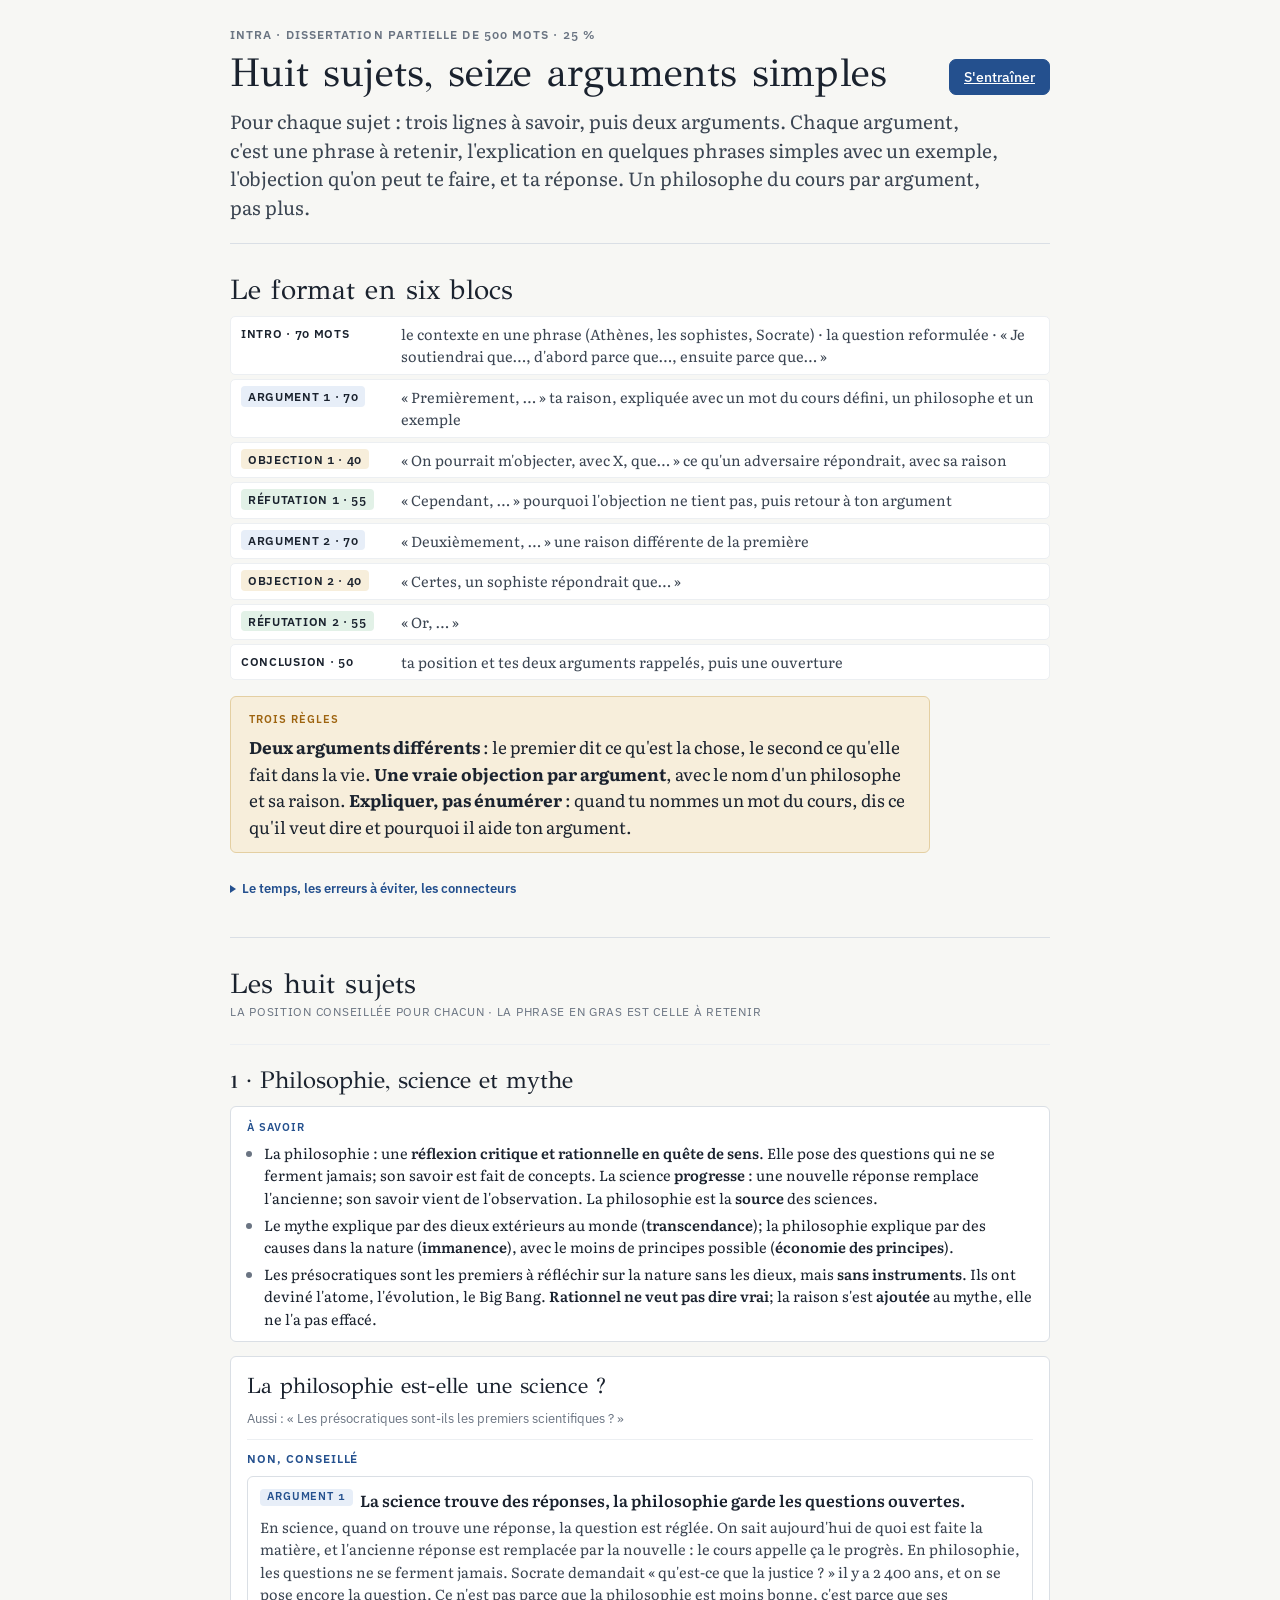
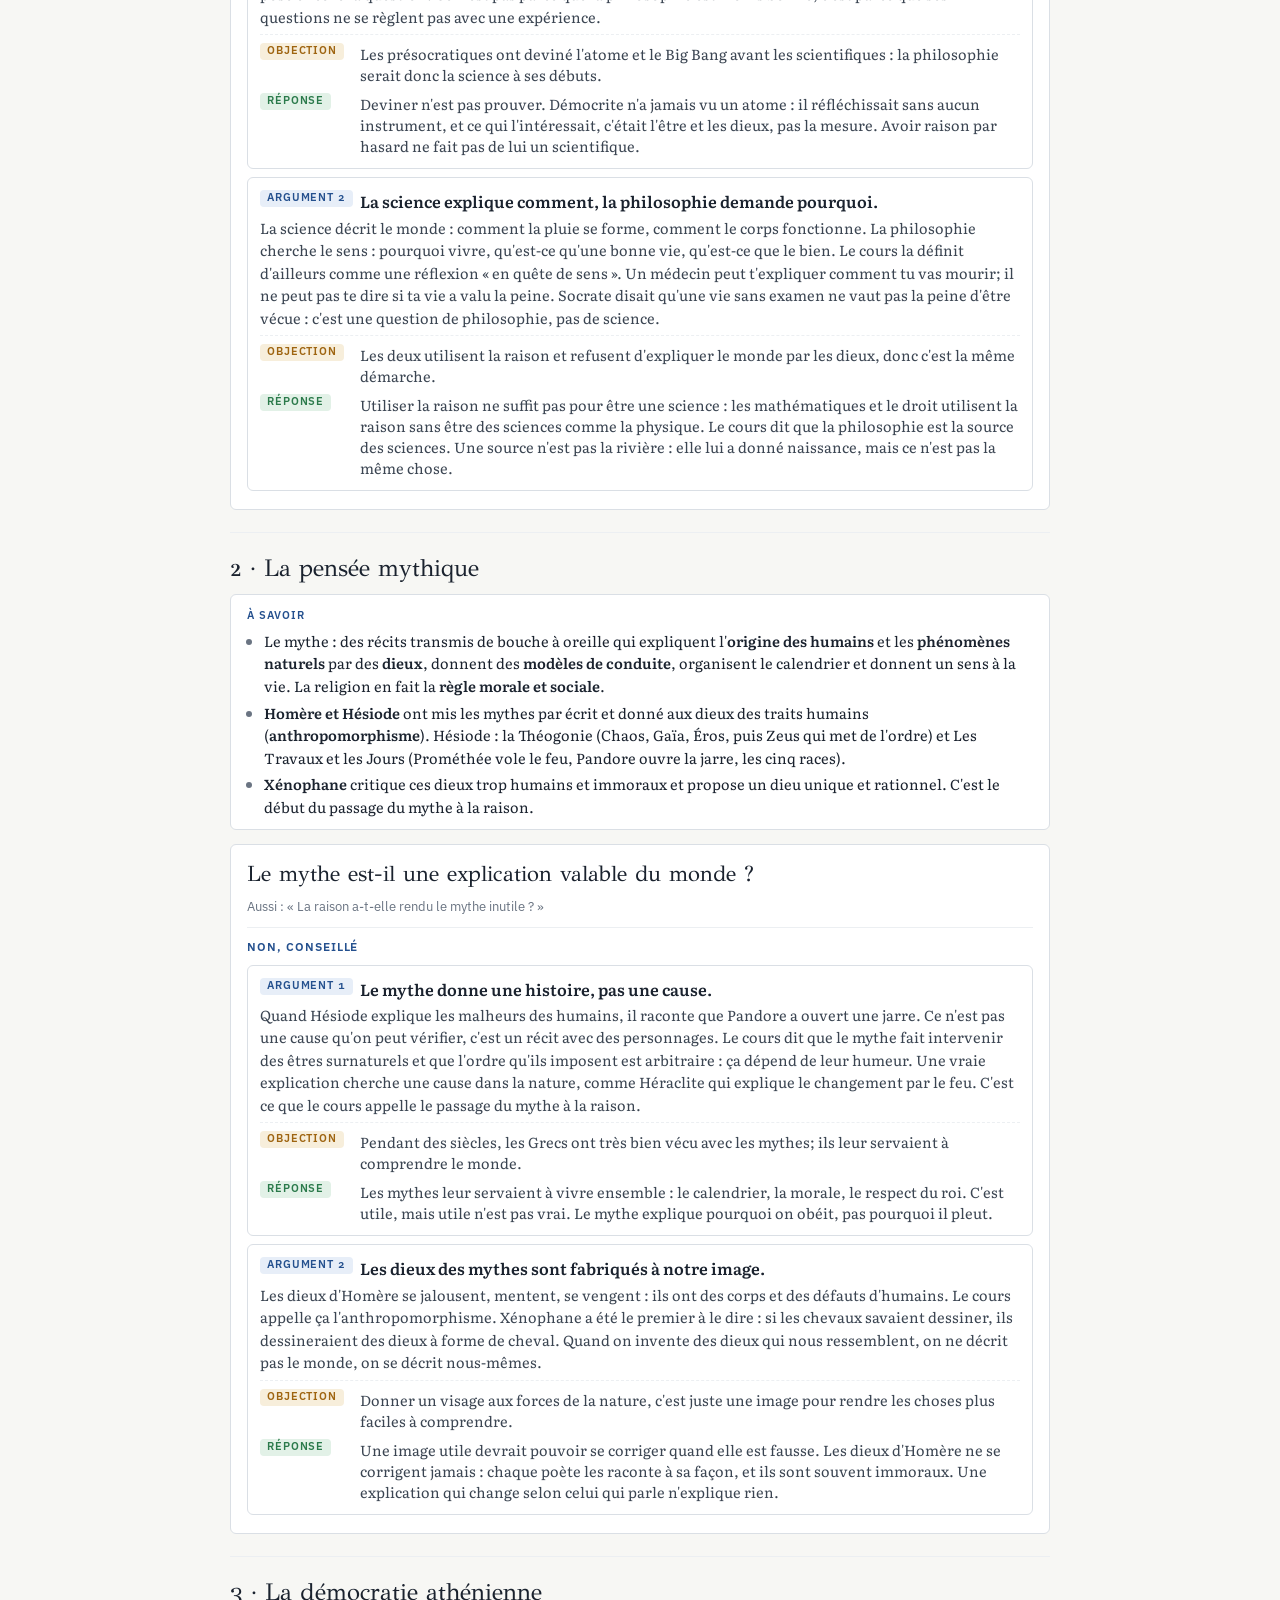
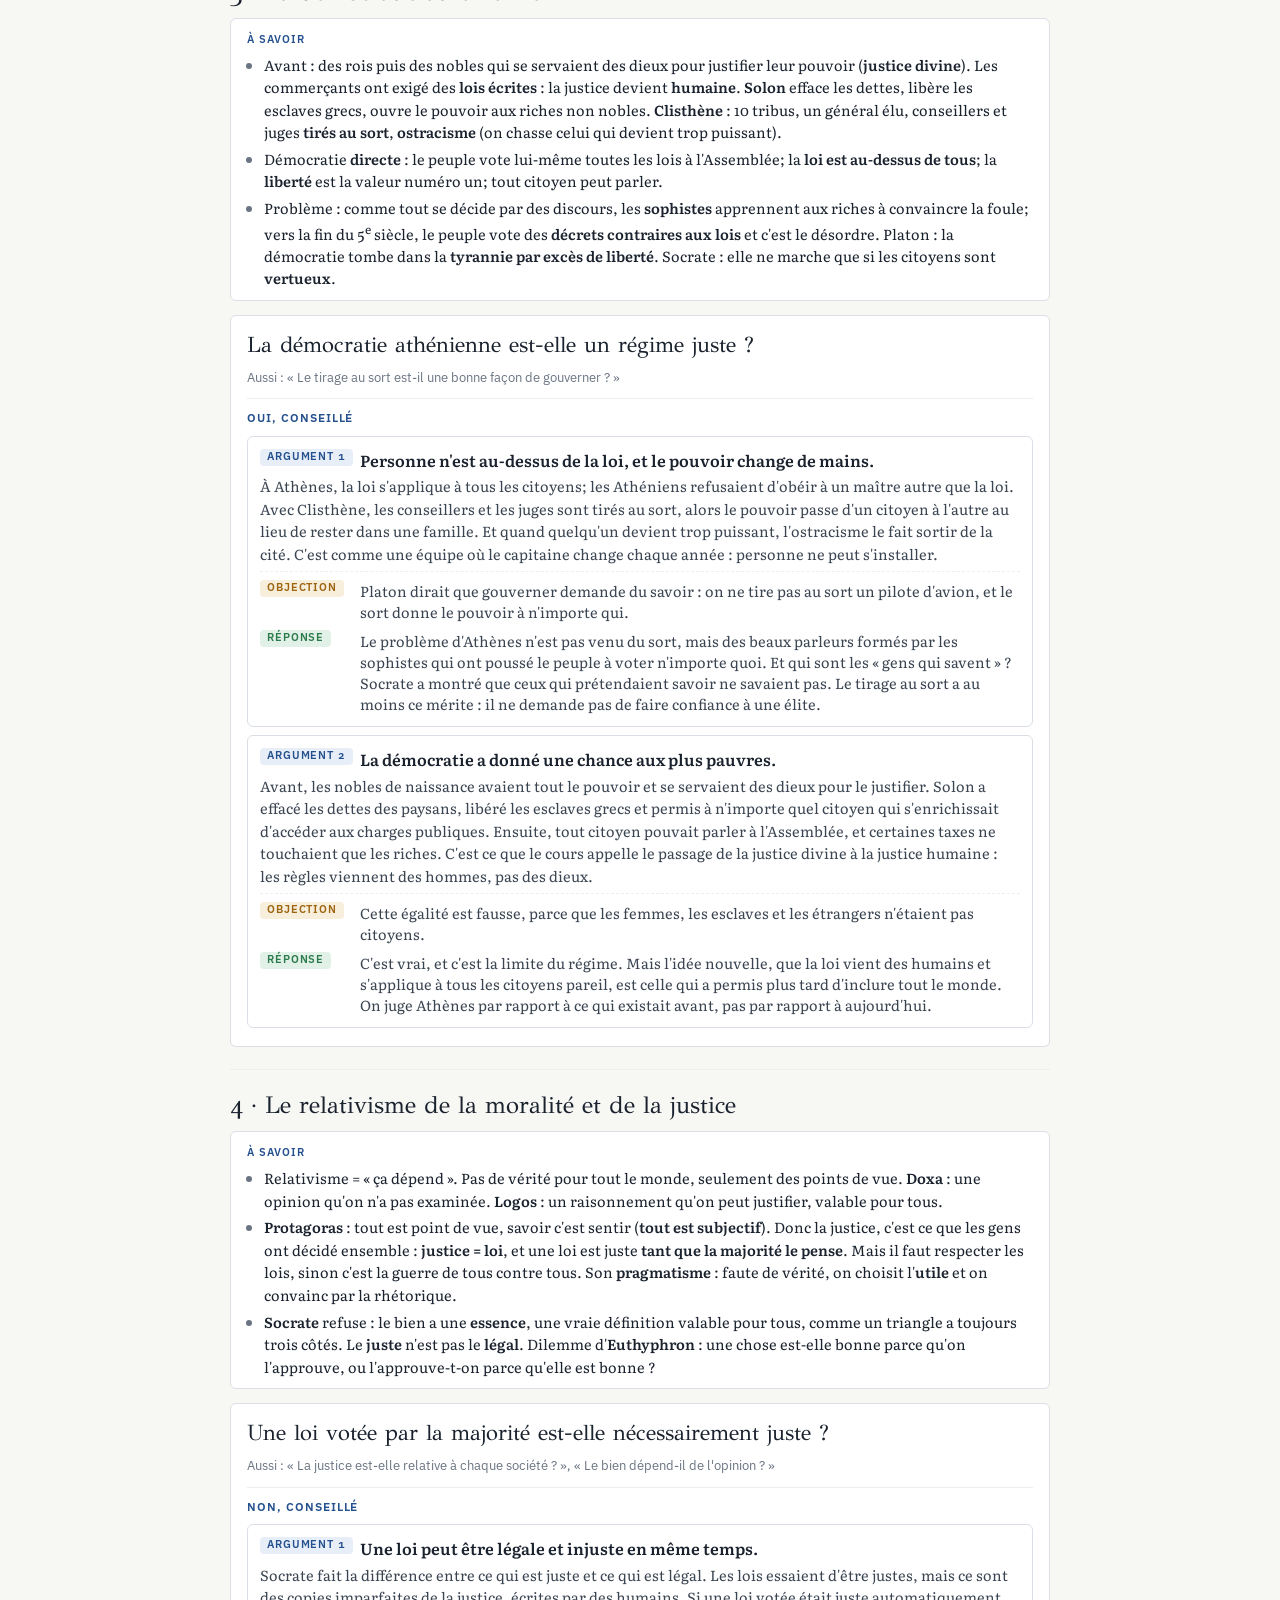
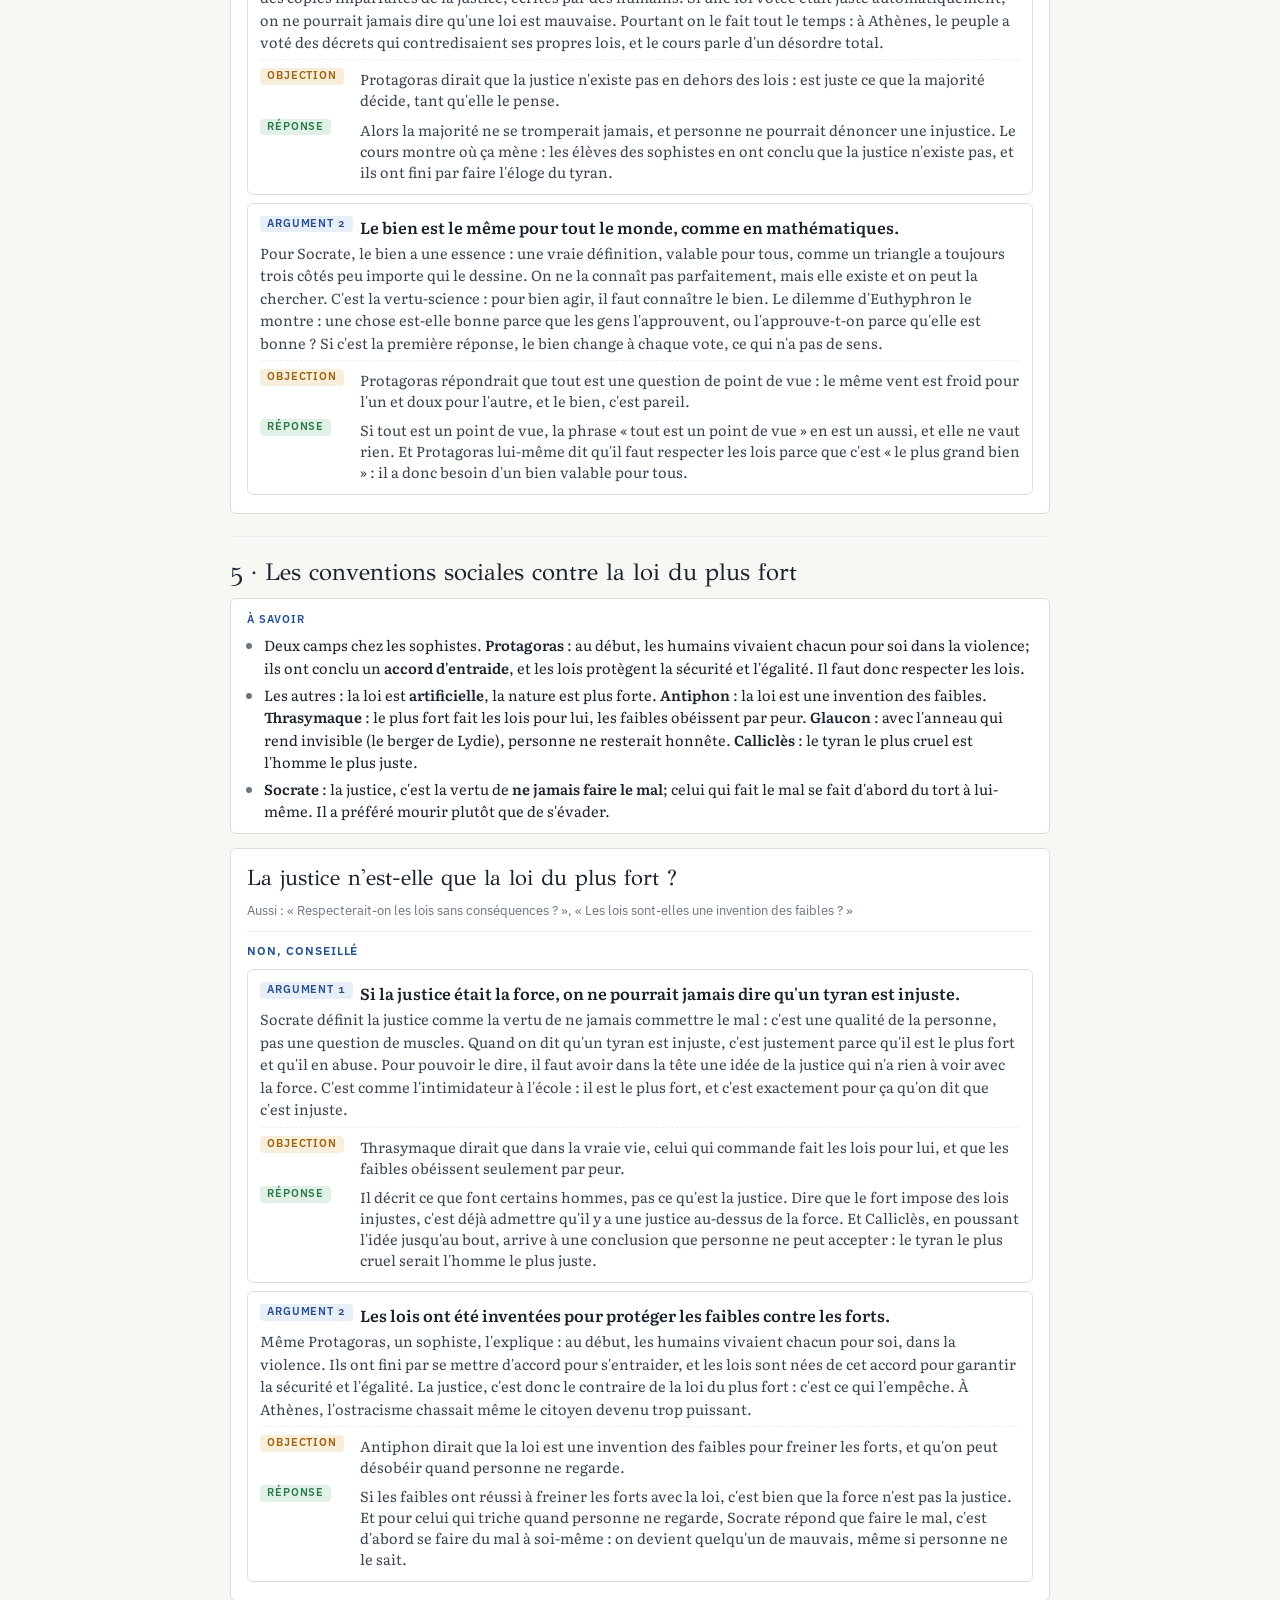
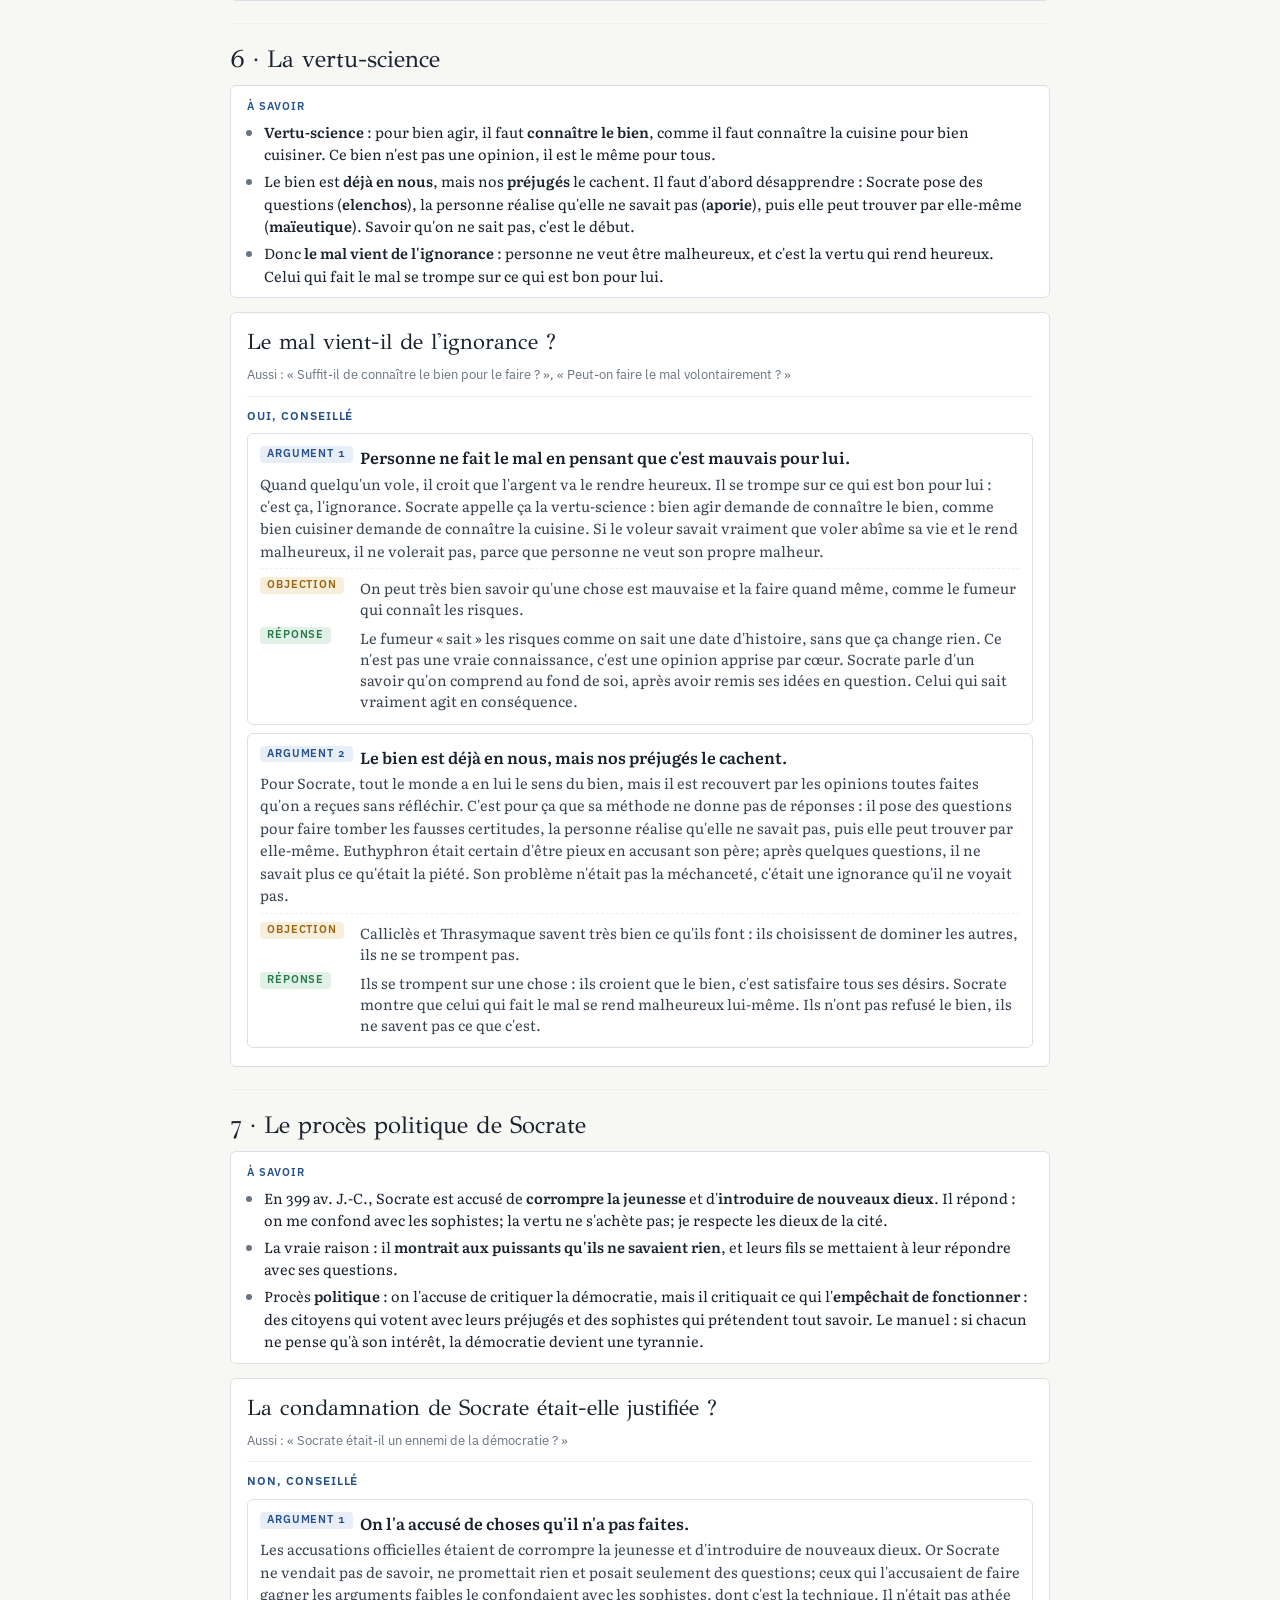
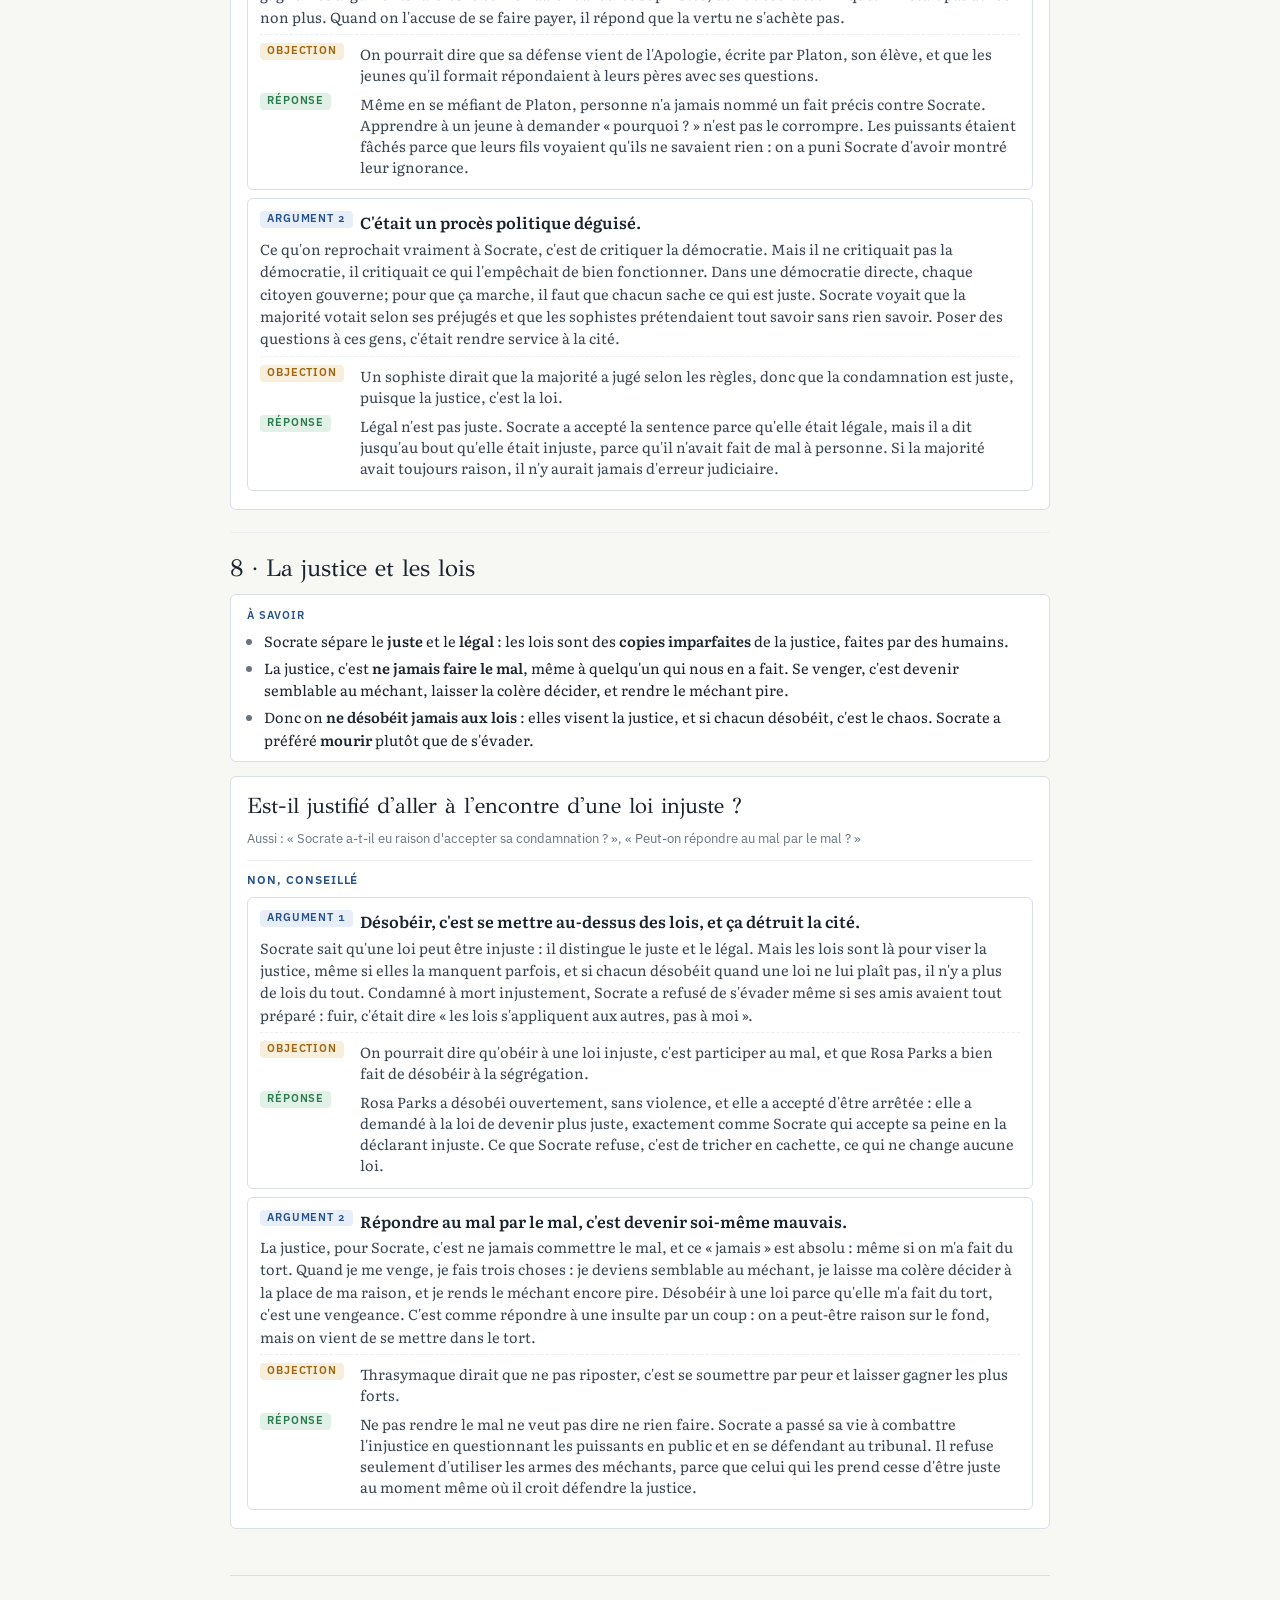
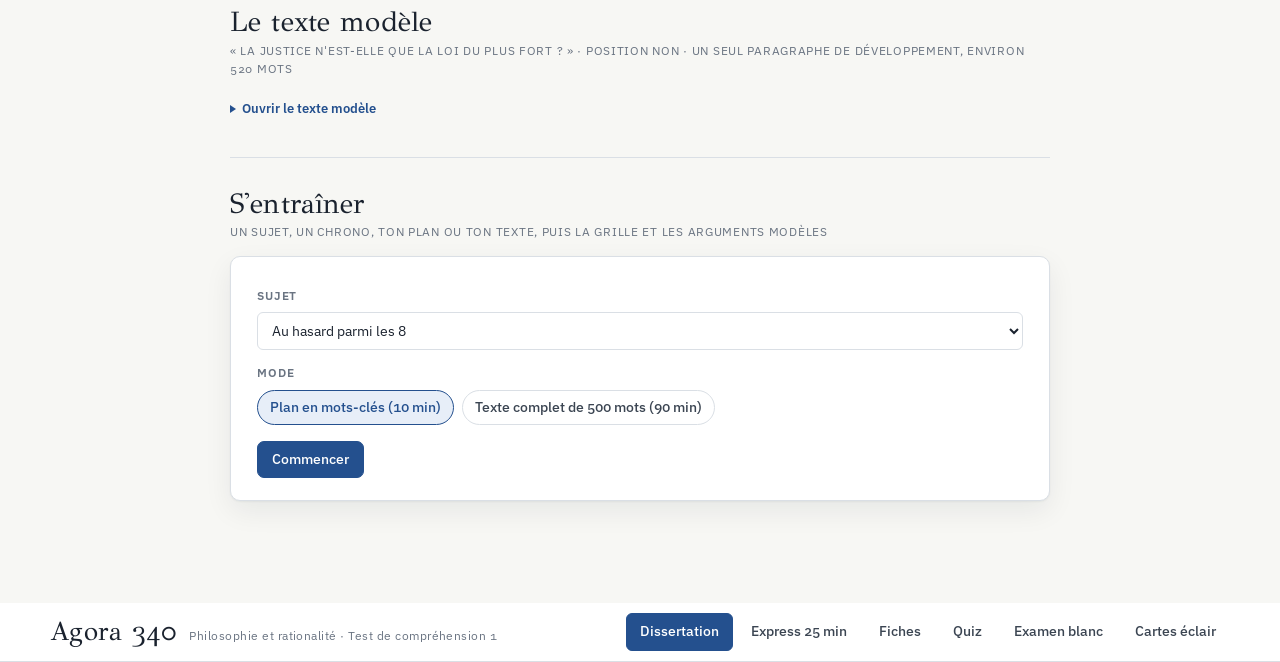
==== commit f1de4392: "Dissertation : seize arguments réécrits simplement (phrase mémo, explication avec exemple, objection" ====
--- a/docs/index.html
+++ b/docs/index.html
@@ -386,6 +386,9 @@
   .fmt > div{grid-template-columns:1fr;gap:2px}
   .ak{grid-template-columns:1fr;gap:2px}
 }
+
+.why{font-size:14.5px;color:var(--ink-2);margin:4px 0 8px;line-height:1.55;max-width:none}
+.why + .ak{border-top:1px dashed var(--line-2);padding-top:8px}
 </style>
 
 </head>
@@ -397,37 +400,37 @@
   <div class="xhead">
     <div>
       <div class="eyebrow">Intra · Dissertation partielle de 500 mots · 25 %</div>
-      <h2>Huit sujets, seize arguments à retenir</h2>
+      <h2>Huit sujets, seize arguments simples</h2>
     </div>
     <div class="row express-actions"><a class="btn primary" href="#dpr">S'entraîner</a></div>
   </div>
-  <p class="lead">Chaque argument tient en une ligne à retenir, avec son objection et sa réfutation en une ligne aussi. Le bouton « Comprendre » ouvre l'explication si tu en as besoin. Lis d'abord les lignes en gras de la position conseillée de chaque sujet : c'est ton paragraphe.</p>
+  <p class="lead">Pour chaque sujet : trois lignes à savoir, puis deux arguments. Chaque argument, c'est une phrase à retenir, l'explication en quelques phrases simples avec un exemple, l'objection qu'on peut te faire, et ta réponse. Un philosophe du cours par argument, pas plus.</p>
 
   <!-- ------------------------------------------------ FORMAT -->
   <div class="xblock" id="dst">
     <h3>Le format en six blocs</h3>
     <div class="fmt">
-      <div><b>Intro · 70 mots</b><span>contexte (Athènes, sophistes, Socrate) · la question reformulée · « Je soutiendrai que…, d'abord parce que…, ensuite parce que… »</span></div>
-      <div><b class="la">Argument 1 · 70</b><span>« Premièrement, … » la raison expliquée, un concept défini, un philosophe, un exemple</span></div>
-      <div><b class="lo">Objection 1 · 40</b><span>« On pourrait m'objecter, avec X, que… » le meilleur argument contre, avec son raisonnement</span></div>
-      <div><b class="lr">Réfutation 1 · 55</b><span>« Cependant, … » prémisse fausse, conséquence absurde ou contre-exemple, puis retour à l'argument</span></div>
+      <div><b>Intro · 70 mots</b><span>le contexte en une phrase (Athènes, les sophistes, Socrate) · la question reformulée · « Je soutiendrai que…, d'abord parce que…, ensuite parce que… »</span></div>
+      <div><b class="la">Argument 1 · 70</b><span>« Premièrement, … » ta raison, expliquée avec un mot du cours défini, un philosophe et un exemple</span></div>
+      <div><b class="lo">Objection 1 · 40</b><span>« On pourrait m'objecter, avec X, que… » ce qu'un adversaire répondrait, avec sa raison</span></div>
+      <div><b class="lr">Réfutation 1 · 55</b><span>« Cependant, … » pourquoi l'objection ne tient pas, puis retour à ton argument</span></div>
       <div><b class="la">Argument 2 · 70</b><span>« Deuxièmement, … » une raison différente de la première</span></div>
       <div><b class="lo">Objection 2 · 40</b><span>« Certes, un sophiste répondrait que… »</span></div>
       <div><b class="lr">Réfutation 2 · 55</b><span>« Or, … »</span></div>
-      <div><b>Conclusion · 50</b><span>position et deux arguments rappelés, une ouverture</span></div>
+      <div><b>Conclusion · 50</b><span>ta position et tes deux arguments rappelés, puis une ouverture</span></div>
     </div>
     <div class="piege">
       <span class="blabel">Trois règles</span>
-      <p><b>Deux arguments différents</b> : le premier dit ce qu'est la chose, le second ce qu'elle produit. <b>Une vraie objection par argument</b>, attribuée à un philosophe, avec son raisonnement. <b>Expliquer, pas énumérer</b> : chaque notion nommée reçoit une phrase qui dit ce qu'elle est et une qui dit pourquoi elle sert l'argument.</p>
+      <p><b>Deux arguments différents</b> : le premier dit ce qu'est la chose, le second ce qu'elle fait dans la vie. <b>Une vraie objection par argument</b>, avec le nom d'un philosophe et sa raison. <b>Expliquer, pas énumérer</b> : quand tu nommes un mot du cours, dis ce qu'il veut dire et pourquoi il aide ton argument.</p>
     </div>
     <details class="more"><summary>Le temps, les erreurs à éviter, les connecteurs</summary>
       <div class="tbl-wrap"><table>
         <tr><th>Étape</th><th>Temps sur 2 h</th></tr>
-        <tr><td>Position et plan en mots-clés sur le brouillon</td><td>15 min</td></tr>
+        <tr><td>Choisir la position et écrire le plan en mots-clés</td><td>15 min</td></tr>
         <tr><td>Introduction</td><td>10 min</td></tr>
         <tr><td>Développement, un bloc toutes les 10 minutes</td><td>60 min</td></tr>
         <tr><td>Conclusion</td><td>5 min</td></tr>
-        <tr><td>Relecture du français, puis compter les mots (une ligne fait 10 à 12 mots)</td><td>20 min</td></tr>
+        <tr><td>Relire le français, puis compter les mots (une ligne fait 10 à 12 mots)</td><td>20 min</td></tr>
       </table></div>
       <p><b>Les erreurs relevées par la prof à l'examen 1</b> : énumérer au lieu d'expliquer; langage familier et abréviations (ex., etc., genre, pis); accords sujet-verbe et genre-nombre; points d'exclamation, points de suspension, phrases trop longues; homophones (ça / sa, a / à, ce / se, son / sont).</p>
       <p><b>Connecteurs</b> : premièrement, deuxièmement, en effet, car, autrement dit, c'est pourquoi · on pourrait m'objecter que, certes, il est vrai que · cependant, or, en réalité, cette objection oublie que · en somme, il faut donc maintenir que.</p>
@@ -437,53 +440,33 @@
   <!-- ------------------------------------------------ SUJETS -->
   <div class="xblock" id="dth">
     <h3>Les huit sujets</h3>
-    <div class="xtime">Position conseillée ouverte · position inverse repliée · « Comprendre » pour l'explication</div>
+    <div class="xtime">La position conseillée pour chacun · la phrase en gras est celle à retenir</div>
 
     <!-- T1 -->
     <div class="dtheme" id="t1">
       <h4 class="dth-title">1 · Philosophie, science et mythe</h4>
       <div class="dsavoir"><span class="blabel">À savoir</span>
         <ul>
-          <li>Philosophie : réflexion <b>critique et rationnelle en quête de sens</b>; savoir <b>conceptuel</b>, questions éternelles. Science : <b>progrès</b>, savoir <b>empirique</b>. La philosophie est la <b>source</b> des sciences.</li>
-          <li>Mythe / philosophie : <b>transcendance / immanence</b>, surnaturel / nature, plusieurs principes / <b>économie des principes</b>. Le mythe raconte, la philosophie argumente.</li>
-          <li>Présocratiques : premiers scientifiques (réflexion théorique, nature intelligible) mais <b>sans outil</b>; ils ont anticipé l'atome, le Big Bang, l'évolution. <b>Rationnel ≠ vrai</b>; la raison est un <b>ajout</b> au mythe.</li>
+          <li>La philosophie : une <b>réflexion critique et rationnelle en quête de sens</b>. Elle pose des questions qui ne se ferment jamais; son savoir est fait de concepts. La science <b>progresse</b> : une nouvelle réponse remplace l'ancienne; son savoir vient de l'observation. La philosophie est la <b>source</b> des sciences.</li>
+          <li>Le mythe explique par des dieux extérieurs au monde (<b>transcendance</b>); la philosophie explique par des causes dans la nature (<b>immanence</b>), avec le moins de principes possible (<b>économie des principes</b>).</li>
+          <li>Les présocratiques sont les premiers à réfléchir sur la nature sans les dieux, mais <b>sans instruments</b>. Ils ont deviné l'atome, l'évolution, le Big Bang. <b>Rationnel ne veut pas dire vrai</b>; la raison s'est <b>ajoutée</b> au mythe, elle ne l'a pas effacé.</li>
         </ul></div>
       <div class="plan" id="p1"><b class="t">La philosophie est-elle une science ?</b>
         <p class="alt">Aussi : « Les présocratiques sont-ils les premiers scientifiques ? »</p>
         <div class="pos pos-a"><b class="poslab">Non, conseillé</b>
           <div class="acard">
-            <div class="ak"><b class="la">Argument 1</b><span class="memo">La science progresse, la philosophie pose des questions éternelles.</span></div>
-            <div class="ak"><b class="lo">Objection</b><span>Les présocratiques ont anticipé l'atome et le Big Bang : la philosophie est une science à ses débuts.</span></div>
-            <div class="ak"><b class="lr">Réfutation</b><span>Anticiper n'est pas démontrer : aucun outil, et d'autres intérêts (théologie, ontologie, morale).</span></div>
-            <details class="expl"><summary>Comprendre</summary>
-              <p>En science, chaque découverte remplace la précédente : le savoir est concret, empirique, vérifié par l'observation. La philosophie revient sans cesse sur les mêmes questions, comme « qu'est-ce que la justice ? », que Socrate posait déjà; son savoir est conceptuel, il définit et argumente au lieu de mesurer.</p>
-              <p>L'objection dit que Démocrite a deviné l'atome en raisonnant à partir de l'observation, donc que la philosophie était déjà une science. Mais Démocrite n'a jamais observé un atome : sa méthode est la spéculation rationnelle sans instrument, et ce qui l'intéresse, c'est l'être, les dieux et la morale, pas la mesure. Le cours le dit : méthode différente, intérêts différents. La ressemblance des résultats cache une différence de nature.</p>
-            </details>
+            <div class="ak"><b class="la">Argument 1</b><span class="memo">La science trouve des réponses, la philosophie garde les questions ouvertes.</span></div>
+            <p class="why">En science, quand on trouve une réponse, la question est réglée. On sait aujourd'hui de quoi est faite la matière, et l'ancienne réponse est remplacée par la nouvelle : le cours appelle ça le progrès. En philosophie, les questions ne se ferment jamais. Socrate demandait « qu'est-ce que la justice ? » il y a 2 400 ans, et on se pose encore la question. Ce n'est pas parce que la philosophie est moins bonne, c'est parce que ses questions ne se règlent pas avec une expérience.</p>
+            <div class="ak"><b class="lo">Objection</b><span>Les présocratiques ont deviné l'atome et le Big Bang avant les scientifiques : la philosophie serait donc la science à ses débuts.</span></div>
+            <div class="ak"><b class="lr">Réponse</b><span>Deviner n'est pas prouver. Démocrite n'a jamais vu un atome : il réfléchissait sans aucun instrument, et ce qui l'intéressait, c'était l'être et les dieux, pas la mesure. Avoir raison par hasard ne fait pas de lui un scientifique.</span></div>
           </div>
           <div class="acard">
-            <div class="ak"><b class="la">Argument 2</b><span class="memo">La philosophie cherche le sens, la science ne le cherche pas.</span></div>
-            <div class="ak"><b class="lo">Objection</b><span>Même exigence rationnelle, même rejet du surnaturel : c'est la même démarche.</span></div>
-            <div class="ak"><b class="lr">Réfutation</b><span>Partager la raison ne fait pas une science; la philosophie est la source des sciences, pas l'une d'elles.</span></div>
-            <details class="expl"><summary>Comprendre</summary>
-              <p>La philosophie est une réflexion en quête de sens sur l'existence : la biologie explique comment on meurt, elle ne dit pas si « la vie sans examen vaut la peine d'être vécue » (Socrate). Elle remet en question nos opinions au lieu de produire des résultats; elle est un désir de sagesse, un état d'être, non un corps de connaissances.</p>
-              <p>L'objection dit que les deux reposent sur des principes justifiés logiquement et sur des causes internes à la nature. Mais si partager la raison suffisait, les mathématiques, le droit et la philosophie seraient une seule discipline. La philosophie a engendré la science en introduisant la rationalité, puis a gardé les questions que la science ne peut trancher : le bien, le sens, la justice. Une source n'est pas la rivière.</p>
-            </details>
+            <div class="ak"><b class="la">Argument 2</b><span class="memo">La science explique comment, la philosophie demande pourquoi.</span></div>
+            <p class="why">La science décrit le monde : comment la pluie se forme, comment le corps fonctionne. La philosophie cherche le sens : pourquoi vivre, qu'est-ce qu'une bonne vie, qu'est-ce que le bien. Le cours la définit d'ailleurs comme une réflexion « en quête de sens ». Un médecin peut t'expliquer comment tu vas mourir; il ne peut pas te dire si ta vie a valu la peine. Socrate disait qu'une vie sans examen ne vaut pas la peine d'être vécue : c'est une question de philosophie, pas de science.</p>
+            <div class="ak"><b class="lo">Objection</b><span>Les deux utilisent la raison et refusent d'expliquer le monde par les dieux, donc c'est la même démarche.</span></div>
+            <div class="ak"><b class="lr">Réponse</b><span>Utiliser la raison ne suffit pas pour être une science : les mathématiques et le droit utilisent la raison sans être des sciences comme la physique. Le cours dit que la philosophie est la source des sciences. Une source n'est pas la rivière : elle lui a donné naissance, mais ce n'est pas la même chose.</span></div>
           </div>
         </div>
-        <details class="inv"><summary>Position inverse : oui, la philosophie est une science</summary>
-          <div class="acard">
-            <div class="ak"><b class="la">Argument 1</b><span class="memo">Les présocratiques sont les premiers scientifiques de l'histoire.</span></div>
-            <div class="ak"><b class="lo">Objection</b><span>Sans instruments ni expériences, ce n'est que de la spéculation.</span></div>
-            <div class="ak"><b class="lr">Réfutation</b><span>Toute science commence par une hypothèse; le microscope a confirmé Démocrite, il ne l'a pas inventé.</span></div>
-            <details class="expl"><summary>Comprendre</summary><p>Ils sont les premiers à mener une réflexion purement théorique, ni technique ni religieuse, sur la nature : principes internes dont on fait l'expérience, nature intelligible, explications économiques. Héraclite cherche une loi stable derrière le changement; Démocrite explique tout par les atomes et le vide. Ce qui fait la science, c'est l'exigence de rationalité et le rejet des causes surnaturelles, et cette exigence est née avec eux. L'outil est un moyen, la démarche est la même.</p></details>
-          </div>
-          <div class="acard">
-            <div class="ak"><b class="la">Argument 2</b><span class="memo">Philosophie et science rompent ensemble avec le mythe.</span></div>
-            <div class="ak"><b class="lo">Objection</b><span>La science progresse, la philosophie tourne en rond sur les mêmes questions.</span></div>
-            <div class="ak"><b class="lr">Réfutation</b><span>Elle progresse autrement : du mythe à la raison, de la justice divine à la justice humaine, des sophistes à la vertu-science.</span></div>
-            <details class="expl"><summary>Comprendre</summary><p>Les deux s'opposent au mythe par les mêmes traits : immanence contre transcendance, nature contre surnaturel, économie des principes contre foule de dieux; le cours dit que dans un contexte philosophique ou scientifique, l'approche rationnelle est une exigence. Et si les questions de la philosophie demeurent, ses réponses se raffinent, comme en science où « de quoi est faite la matière ? » demeure aussi pendant que les réponses changent.</p></details>
-          </div>
-        </details>
       </div>
     </div>
 
@@ -492,46 +475,26 @@
       <h4 class="dth-title">2 · La pensée mythique</h4>
       <div class="dsavoir"><span class="blabel">À savoir</span>
         <ul>
-          <li>Le mythe : tradition orale; explique l'<b>origine</b> des humains et les <b>phénomènes naturels</b> par des <b>êtres surnaturels</b>; donne des <b>modèles moraux</b>, organise le temps, donne du sens. La religion en fait le <b>code moral et social</b>.</li>
-          <li><b>Homère et Hésiode</b> écrivent les mythes et fixent l'<b>anthropomorphisme</b> des dieux. Hésiode : Théogonie (Chaos, Gaïa, Éros, Zeus), Les Travaux et les Jours (Prométhée, Pandore, les cinq races).</li>
-          <li><b>Xénophane</b> critique ces dieux humains et immoraux; propose un dieu unique et rationnel. L'ordre des dieux est <b>arbitraire</b>, la nature contient ses propres principes.</li>
+          <li>Le mythe : des récits transmis de bouche à oreille qui expliquent l'<b>origine des humains</b> et les <b>phénomènes naturels</b> par des <b>dieux</b>, donnent des <b>modèles de conduite</b>, organisent le calendrier et donnent un sens à la vie. La religion en fait la <b>règle morale et sociale</b>.</li>
+          <li><b>Homère et Hésiode</b> ont mis les mythes par écrit et donné aux dieux des traits humains (<b>anthropomorphisme</b>). Hésiode : la Théogonie (Chaos, Gaïa, Éros, puis Zeus qui met de l'ordre) et Les Travaux et les Jours (Prométhée vole le feu, Pandore ouvre la jarre, les cinq races).</li>
+          <li><b>Xénophane</b> critique ces dieux trop humains et immoraux et propose un dieu unique et rationnel. C'est le début du passage du mythe à la raison.</li>
         </ul></div>
       <div class="plan" id="p2"><b class="t">Le mythe est-il une explication valable du monde ?</b>
-        <p class="alt">Aussi : « La raison a-t-elle rendu le mythe inutile ? » (positions inversées)</p>
+        <p class="alt">Aussi : « La raison a-t-elle rendu le mythe inutile ? »</p>
         <div class="pos pos-a"><b class="poslab">Non, conseillé</b>
           <div class="acard">
-            <div class="ak"><b class="la">Argument 1</b><span class="memo">Le mythe raconte, il n'explique pas : ses dieux sont arbitraires.</span></div>
-            <div class="ak"><b class="lo">Objection</b><span>Pendant des siècles, il a suffi à des sociétés entières pour comprendre le monde.</span></div>
-            <div class="ak"><b class="lr">Réfutation</b><span>Utile n'est pas vrai : il explique pourquoi on obéit au roi, pas pourquoi il pleut.</span></div>
-            <details class="expl"><summary>Comprendre</summary>
-              <p>Ses principes sont externes et surnaturels : la foudre vient de la colère de Zeus, les malheurs de la jarre de Pandore. Un ordre qui dépend du caprice des dieux ne rend pas compte de la régularité du monde. Une explication valable repose sur des principes internes à la nature, comme Héraclite qui explique le changement par le feu et une loi stable.</p>
-              <p>L'objection invoque l'efficacité du mythe pour fixer le code moral, le calendrier, la place de chacun. Mais l'ordre qu'il maintient est social, non naturel. Homère et Hésiode ont d'ailleurs dû éliminer eux-mêmes les contradictions entre récits en fixant des filiations cohérentes : preuve qu'ils ne décrivaient pas un monde mais des traditions.</p>
-            </details>
+            <div class="ak"><b class="la">Argument 1</b><span class="memo">Le mythe donne une histoire, pas une cause.</span></div>
+            <p class="why">Quand Hésiode explique les malheurs des humains, il raconte que Pandore a ouvert une jarre. Ce n'est pas une cause qu'on peut vérifier, c'est un récit avec des personnages. Le cours dit que le mythe fait intervenir des êtres surnaturels et que l'ordre qu'ils imposent est arbitraire : ça dépend de leur humeur. Une vraie explication cherche une cause dans la nature, comme Héraclite qui explique le changement par le feu. C'est ce que le cours appelle le passage du mythe à la raison.</p>
+            <div class="ak"><b class="lo">Objection</b><span>Pendant des siècles, les Grecs ont très bien vécu avec les mythes; ils leur servaient à comprendre le monde.</span></div>
+            <div class="ak"><b class="lr">Réponse</b><span>Les mythes leur servaient à vivre ensemble : le calendrier, la morale, le respect du roi. C'est utile, mais utile n'est pas vrai. Le mythe explique pourquoi on obéit, pas pourquoi il pleut.</span></div>
           </div>
           <div class="acard">
-            <div class="ak"><b class="la">Argument 2</b><span class="memo">Les dieux du mythe sont des humains agrandis (Xénophane).</span></div>
-            <div class="ak"><b class="lo">Objection</b><span>L'anthropomorphisme n'est qu'une image accessible, comme les modèles de la science.</span></div>
-            <div class="ak"><b class="lr">Réfutation</b><span>Un modèle se corrige par l'observation; les dieux d'Homère, immoraux et contradictoires, ne se corrigent par rien.</span></div>
-            <details class="expl"><summary>Comprendre</summary>
-              <p>Homère et Hésiode donnent aux dieux un corps, des passions, des jalousies, des mensonges. Xénophane en conclut qu'un récit qui projette nos passions sur le ciel nous parle de nous, pas du monde, et propose un dieu unique, immobile, rationnel, cause du mouvement par son esprit.</p>
-              <p>À l'objection de l'image utile, il répond par sa formule : si les bœufs avaient des mains, ils dessineraient des dieux à forme de bœufs. Une explication qui change selon qui la raconte n'explique pas le monde, elle décrit celui qui parle.</p>
-            </details>
+            <div class="ak"><b class="la">Argument 2</b><span class="memo">Les dieux des mythes sont fabriqués à notre image.</span></div>
+            <p class="why">Les dieux d'Homère se jalousent, mentent, se vengent : ils ont des corps et des défauts d'humains. Le cours appelle ça l'anthropomorphisme. Xénophane a été le premier à le dire : si les chevaux savaient dessiner, ils dessineraient des dieux à forme de cheval. Quand on invente des dieux qui nous ressemblent, on ne décrit pas le monde, on se décrit nous-mêmes.</p>
+            <div class="ak"><b class="lo">Objection</b><span>Donner un visage aux forces de la nature, c'est juste une image pour rendre les choses plus faciles à comprendre.</span></div>
+            <div class="ak"><b class="lr">Réponse</b><span>Une image utile devrait pouvoir se corriger quand elle est fausse. Les dieux d'Homère ne se corrigent jamais : chaque poète les raconte à sa façon, et ils sont souvent immoraux. Une explication qui change selon celui qui parle n'explique rien.</span></div>
           </div>
         </div>
-        <details class="inv"><summary>Position inverse : oui, le mythe explique quelque chose</summary>
-          <div class="acard">
-            <div class="ak"><b class="la">Argument 1</b><span class="memo">Le mythe explique ce que la raison ignore : l'origine, le sens, la morale.</span></div>
-            <div class="ak"><b class="lo">Objection</b><span>Donner du sens n'est pas expliquer; expliquer, c'est donner des causes.</span></div>
-            <div class="ak"><b class="lr">Réfutation</b><span>Prométhée et Pandore expliquent la condition humaine, le savoir a un prix : une vraie réponse à une vraie question.</span></div>
-            <details class="expl"><summary>Comprendre</summary><p>Le cours rappelle que rationnel et irrationnel ne sont pas synonymes de vrai et de faux, et que la religion, l'art et la poésie donnent accès à des vérités sans la raison. Les Travaux et les Jours répondent à « pourquoi souffrons-nous ? », question que la physique ne pose pas. La question du sens est aussi une question sur le monde; l'explication n'est pas causale, mais elle reste une réponse.</p></details>
-          </div>
-          <div class="acard">
-            <div class="ak"><b class="la">Argument 2</b><span class="memo">La raison est un ajout, pas un remplacement : le mythe vit encore.</span></div>
-            <div class="ak"><b class="lo">Objection</b><span>Un ajout qui explique mieux rend l'ancien inutile, comme le satellite après la carte ancienne.</span></div>
-            <div class="ak"><b class="lr">Réfutation</b><span>Mieux pour les phénomènes, pas pour la vie humaine : fêtes, récits nationaux, superstitions sont des mythes vivants.</span></div>
-            <details class="expl"><summary>Comprendre</summary><p>Le mythe a été la principale source d'information pour comprendre la réalité; il organise le temps, fonde le code moral, maintient l'ordre par les rituels. Le cours dit qu'un nouveau mode de pensée est un ajout dans les outils d'explication. Aujourd'hui encore, personne n'a remplacé les récits nationaux ou les fêtes par une équation : le mythe n'est pas une carte ancienne, c'est une autre carte.</p></details>
-          </div>
-        </details>
       </div>
     </div>
 
@@ -540,46 +503,26 @@
       <h4 class="dth-title">3 · La démocratie athénienne</h4>
       <div class="dsavoir"><span class="blabel">À savoir</span>
         <ul>
-          <li>Passage de la <b>justice divine</b> (rois, puis aristocrates) à la <b>justice humaine</b> (lois écrites). <b>Solon</b> : dettes abolies, esclaves grecs libérés, aristocratie de fortune. <b>Clisthène</b> : 10 tribus, stratège élu, conseillers et juges <b>tirés au sort</b>, <b>ostracisme</b>.</li>
-          <li>Démocratie <b>directe</b> : l'Assemblée vote toutes les lois; <b>lois au-dessus de tous</b>; la <b>liberté</b> avant tout; tout citoyen parle.</li>
-          <li>Enjeux : le régime dépend du <b>discours</b>, donc des sophistes; fin du 5<sup>e</sup> siècle, <b>décrets contraires aux lois</b>, désordre. Platon : dérive en <b>tyrannie par excès de liberté</b>. Socrate : exige des citoyens <b>vertueux</b>.</li>
+          <li>Avant : des rois puis des nobles qui se servaient des dieux pour justifier leur pouvoir (<b>justice divine</b>). Les commerçants ont exigé des <b>lois écrites</b> : la justice devient <b>humaine</b>. <b>Solon</b> efface les dettes, libère les esclaves grecs, ouvre le pouvoir aux riches non nobles. <b>Clisthène</b> : 10 tribus, un général élu, conseillers et juges <b>tirés au sort</b>, <b>ostracisme</b> (on chasse celui qui devient trop puissant).</li>
+          <li>Démocratie <b>directe</b> : le peuple vote lui-même toutes les lois à l'Assemblée; la <b>loi est au-dessus de tous</b>; la <b>liberté</b> est la valeur numéro un; tout citoyen peut parler.</li>
+          <li>Problème : comme tout se décide par des discours, les <b>sophistes</b> apprennent aux riches à convaincre la foule; vers la fin du 5<sup>e</sup> siècle, le peuple vote des <b>décrets contraires aux lois</b> et c'est le désordre. Platon : la démocratie tombe dans la <b>tyrannie par excès de liberté</b>. Socrate : elle ne marche que si les citoyens sont <b>vertueux</b>.</li>
         </ul></div>
       <div class="plan" id="p3"><b class="t">La démocratie athénienne est-elle un régime juste ?</b>
         <p class="alt">Aussi : « Le tirage au sort est-il une bonne façon de gouverner ? »</p>
         <div class="pos pos-a"><b class="poslab">Oui, conseillé</b>
           <div class="acard">
-            <div class="ak"><b class="la">Argument 1</b><span class="memo">La loi au-dessus de tous, et un pouvoir qui circule (tirage au sort, ostracisme).</span></div>
-            <div class="ak"><b class="lo">Objection</b><span>Platon : gouverner demande un savoir; le tirage au sort donne le pouvoir à des ignorants.</span></div>
-            <div class="ak"><b class="lr">Réfutation</b><span>Le désordre est venu des beaux parleurs, pas du sort; l'élite qui « sait » n'existait pas (Socrate contre les sophistes).</span></div>
-            <details class="expl"><summary>Comprendre</summary>
-              <p>Avec Clisthène, cinquante conseillers par tribu et les juges sont tirés au sort : le pouvoir passe entre plusieurs mains, les intrigues sont limitées, et l'ostracisme expulse le citoyen devenu trop influent. Les Athéniens refusent de se prosterner devant un maître autre que la loi. Un régime où personne n'est au-dessus de la loi est juste dans son principe.</p>
-              <p>Platon préfère l'aristocratie des philosophes, guidée par la sagesse. Mais le désordre d'Athènes est venu d'hommes riches et cultivés, formés à la rhétorique, qui ont poussé le peuple à des décrets contraires aux lois. Réserver le pouvoir aux « meilleurs » suppose qu'une élite sait ce qu'est la justice; Socrate a montré que ceux qui le prétendaient ne le savaient pas. Le tirage au sort n'exige pas de croire un savant sur parole.</p>
-            </details>
+            <div class="ak"><b class="la">Argument 1</b><span class="memo">Personne n'est au-dessus de la loi, et le pouvoir change de mains.</span></div>
+            <p class="why">À Athènes, la loi s'applique à tous les citoyens; les Athéniens refusaient d'obéir à un maître autre que la loi. Avec Clisthène, les conseillers et les juges sont tirés au sort, alors le pouvoir passe d'un citoyen à l'autre au lieu de rester dans une famille. Et quand quelqu'un devient trop puissant, l'ostracisme le fait sortir de la cité. C'est comme une équipe où le capitaine change chaque année : personne ne peut s'installer.</p>
+            <div class="ak"><b class="lo">Objection</b><span>Platon dirait que gouverner demande du savoir : on ne tire pas au sort un pilote d'avion, et le sort donne le pouvoir à n'importe qui.</span></div>
+            <div class="ak"><b class="lr">Réponse</b><span>Le problème d'Athènes n'est pas venu du sort, mais des beaux parleurs formés par les sophistes qui ont poussé le peuple à voter n'importe quoi. Et qui sont les « gens qui savent » ? Socrate a montré que ceux qui prétendaient savoir ne savaient pas. Le tirage au sort a au moins ce mérite : il ne demande pas de faire confiance à une élite.</span></div>
           </div>
           <div class="acard">
-            <div class="ak"><b class="la">Argument 2</b><span class="memo">Un régime né d'une conquête d'égalité (Solon, parole à tous, taxes sur les riches).</span></div>
-            <div class="ak"><b class="lo">Objection</b><span>Le « peuple » exclut les femmes, les esclaves et les étrangers.</span></div>
-            <div class="ak"><b class="lr">Réfutation</b><span>Cela condamne les limites, pas le principe; on juge un régime par rapport à l'aristocratie de naissance qu'il remplace.</span></div>
-            <details class="expl"><summary>Comprendre</summary>
-              <p>Solon abolit les dettes des paysans, libère les esclaves d'origine grecque et remplace l'aristocratie de naissance par celle de fortune, ce qui ouvre les charges publiques à tous. Tout citoyen peut parler et voter à l'Assemblée, et certaines taxes ne visent que les riches. C'est le passage de la justice divine, qui servait les puissants, à une justice humaine.</p>
-              <p>L'exclusion est réelle, mais ce qu'Athènes a inventé, c'est l'idée que la loi vient des humains et s'applique également à tous les citoyens; c'est ce principe qui a permis ensuite d'élargir le cercle.</p>
-            </details>
+            <div class="ak"><b class="la">Argument 2</b><span class="memo">La démocratie a donné une chance aux plus pauvres.</span></div>
+            <p class="why">Avant, les nobles de naissance avaient tout le pouvoir et se servaient des dieux pour le justifier. Solon a effacé les dettes des paysans, libéré les esclaves grecs et permis à n'importe quel citoyen qui s'enrichissait d'accéder aux charges publiques. Ensuite, tout citoyen pouvait parler à l'Assemblée, et certaines taxes ne touchaient que les riches. C'est ce que le cours appelle le passage de la justice divine à la justice humaine : les règles viennent des hommes, pas des dieux.</p>
+            <div class="ak"><b class="lo">Objection</b><span>Cette égalité est fausse, parce que les femmes, les esclaves et les étrangers n'étaient pas citoyens.</span></div>
+            <div class="ak"><b class="lr">Réponse</b><span>C'est vrai, et c'est la limite du régime. Mais l'idée nouvelle, que la loi vient des humains et s'applique à tous les citoyens pareil, est celle qui a permis plus tard d'inclure tout le monde. On juge Athènes par rapport à ce qui existait avant, pas par rapport à aujourd'hui.</span></div>
           </div>
         </div>
-        <details class="inv"><summary>Position inverse : non, ce régime n'est pas juste</summary>
-          <div class="acard">
-            <div class="ak"><b class="la">Argument 1</b><span class="memo">Elle repose sur la persuasion, donc sur la doxa, pas sur la justice.</span></div>
-            <div class="ak"><b class="lo">Objection</b><span>Ce sont des abus; le régime a ses garde-fous (ostracisme, lois au-dessus de tous).</span></div>
-            <div class="ak"><b class="lr">Réfutation</b><span>Les garde-fous n'ont empêché ni les décrets contraires aux lois ni la mort de Socrate; un régime juste seulement si tous sont vertueux ne l'est jamais en pratique.</span></div>
-            <details class="expl"><summary>Comprendre</summary><p>Tout se décide par la parole à l'Assemblée : les jeunes riches paient les sophistes pour apprendre à persuader la foule, et c'est l'opinion fondée sur l'apparence qui gouverne. Fin du 5<sup>e</sup> siècle, des hommes cultivés ont poussé le peuple à des décrets contraires aux lois. Socrate lui-même dit que la démocratie directe n'est juste que si tous les citoyens savent ce qu'est la justice, et il constatait que la majorité suivait ses préjugés.</p></details>
-          </div>
-          <div class="acard">
-            <div class="ak"><b class="la">Argument 2</b><span class="memo">L'excès de liberté mène à la tyrannie (Platon).</span></div>
-            <div class="ak"><b class="lo">Objection</b><span>La liberté est une valeur juste : aucun maître autre que la loi.</span></div>
-            <div class="ak"><b class="lr">Réfutation</b><span>La liberté sans vertu devient la loi du plus fort; la cité libre a utilisé sa liberté pour tuer son homme le plus juste.</span></div>
-            <details class="expl"><summary>Comprendre</summary><p>Pour Platon, la démocratie dégénère en tyrannie par excès de liberté : quand chacun ne veille qu'à son intérêt, la cité passe du gouvernement du peuple au gouvernement d'un seul. Le manuel le dit : si chacun ne veille qu'à son unique intérêt, la démocratie risque de dégénérer en tyrannie et en loi du plus fort. La preuve est le procès de Socrate.</p></details>
-          </div>
-        </details>
       </div>
     </div>
 
@@ -588,94 +531,54 @@
       <h4 class="dth-title">4 · Le relativisme de la moralité et de la justice</h4>
       <div class="dsavoir"><span class="blabel">À savoir</span>
         <ul>
-          <li><b>Doxa</b> (opinion non examinée) contre <b>logos</b> (discours rationnel, universel).</li>
-          <li><b>Protagoras</b> : rien de stable dans nos perceptions, la science est la sensation, <b>tout est subjectif</b>; donc <b>justice = légalité</b>, la loi est juste <b>tant que la majorité la croit telle</b>; il faut respecter la convention. Pragmatisme : <b>le bien remplacé par l'utile, la vérité par la vraisemblance</b>.</li>
-          <li><b>Socrate</b> : définitions universelles, les concepts ont une <b>essence</b>, le bien n'est pas arbitraire (vertu-science). Dilemme d'<b>Euthyphron</b> : bon parce qu'approuvé, ou approuvé parce que bon ?</li>
+          <li>Relativisme = « ça dépend ». Pas de vérité pour tout le monde, seulement des points de vue. <b>Doxa</b> : une opinion qu'on n'a pas examinée. <b>Logos</b> : un raisonnement qu'on peut justifier, valable pour tous.</li>
+          <li><b>Protagoras</b> : tout est point de vue, savoir c'est sentir (<b>tout est subjectif</b>). Donc la justice, c'est ce que les gens ont décidé ensemble : <b>justice = loi</b>, et une loi est juste <b>tant que la majorité le pense</b>. Mais il faut respecter les lois, sinon c'est la guerre de tous contre tous. Son <b>pragmatisme</b> : faute de vérité, on choisit l'<b>utile</b> et on convainc par la rhétorique.</li>
+          <li><b>Socrate</b> refuse : le bien a une <b>essence</b>, une vraie définition valable pour tous, comme un triangle a toujours trois côtés. Le <b>juste</b> n'est pas le <b>légal</b>. Dilemme d'<b>Euthyphron</b> : une chose est-elle bonne parce qu'on l'approuve, ou l'approuve-t-on parce qu'elle est bonne ?</li>
         </ul></div>
       <div class="plan" id="p4"><b class="t">Une loi votée par la majorité est-elle nécessairement juste ?</b>
         <p class="alt">Aussi : « La justice est-elle relative à chaque société ? », « Le bien dépend-il de l'opinion ? »</p>
         <div class="pos pos-a"><b class="poslab">Non, conseillé</b>
           <div class="acard">
-            <div class="ak"><b class="la">Argument 1</b><span class="memo">Le juste n'est pas le légal : les lois sont des copies imparfaites de la justice (Socrate).</span></div>
-            <div class="ak"><b class="lo">Objection</b><span>Protagoras : justice et légalité sont synonymes; la loi est juste tant que la majorité la croit telle.</span></div>
-            <div class="ak"><b class="lr">Réfutation</b><span>Alors la majorité ne se trompe jamais; ce relativisme a mené à la loi du plus fort et à l'éloge de la tyrannie.</span></div>
-            <details class="expl"><summary>Comprendre</summary>
-              <p>Socrate distingue la justice, vertu universelle qui dicte de ne jamais commettre le mal, et les lois, que le législateur doit établir à partir de la compréhension universelle de la justice. Si la loi votée était juste par définition, aucun critère ne permettrait de dire qu'une loi est mauvaise; or Athènes elle-même a voté des décrets contraires à ses propres lois.</p>
-              <p>Pour Protagoras, la justice n'a aucune qualité objective, elle dépend des décisions humaines. Mais si la justice n'est que ce que la majorité croit, dénoncer une injustice légale devient impossible; et le cours montre que ce relativisme a conduit les élèves des sophistes à la loi du plus fort. Un critère qui ne permet plus de condamner le tyran n'est pas un critère de justice.</p>
-            </details>
+            <div class="ak"><b class="la">Argument 1</b><span class="memo">Une loi peut être légale et injuste en même temps.</span></div>
+            <p class="why">Socrate fait la différence entre ce qui est juste et ce qui est légal. Les lois essaient d'être justes, mais ce sont des copies imparfaites de la justice, écrites par des humains. Si une loi votée était juste automatiquement, on ne pourrait jamais dire qu'une loi est mauvaise. Pourtant on le fait tout le temps : à Athènes, le peuple a voté des décrets qui contredisaient ses propres lois, et le cours parle d'un désordre total.</p>
+            <div class="ak"><b class="lo">Objection</b><span>Protagoras dirait que la justice n'existe pas en dehors des lois : est juste ce que la majorité décide, tant qu'elle le pense.</span></div>
+            <div class="ak"><b class="lr">Réponse</b><span>Alors la majorité ne se tromperait jamais, et personne ne pourrait dénoncer une injustice. Le cours montre où ça mène : les élèves des sophistes en ont conclu que la justice n'existe pas, et ils ont fini par faire l'éloge du tyran.</span></div>
           </div>
           <div class="acard">
-            <div class="ak"><b class="la">Argument 2</b><span class="memo">Le bien a une essence, la même pour tous (vertu-science, dilemme d'Euthyphron).</span></div>
-            <div class="ak"><b class="lo">Objection</b><span>Protagoras : la science est la sensation, tout est subjectif, le bien est une opinion.</span></div>
-            <div class="ak"><b class="lr">Réfutation</b><span>« Tout est subjectif » se détruit lui-même; Protagoras a besoin d'un bien pour tous (« respecter la convention, le plus grand bien »); ce relativisme a produit Calliclès.</span></div>
-            <details class="expl"><summary>Comprendre</summary>
-              <p>Agir bien exige une connaissance rationnelle du bien qui n'est ni relative à chacun ni fondée sur la majorité; ce bien est inné, caché par nos préjugés. Le dilemme d'Euthyphron : si une chose était juste parce qu'une autorité l'approuve, la justice deviendrait arbitraire et changerait à chaque vote; elle doit donc être approuvée parce qu'elle est juste.</p>
-              <p>Si tout était subjectif, la phrase « tout est subjectif » le serait aussi et n'obligerait personne. Et la doctrine de Protagoras, en remplaçant le bien par l'utile, a produit Calliclès, pour qui le tyran le plus cruel est l'homme le plus juste : une théorie qui ne distingue plus le sage du tyran a perdu le droit de parler du bien.</p>
-            </details>
+            <div class="ak"><b class="la">Argument 2</b><span class="memo">Le bien est le même pour tout le monde, comme en mathématiques.</span></div>
+            <p class="why">Pour Socrate, le bien a une essence : une vraie définition, valable pour tous, comme un triangle a toujours trois côtés peu importe qui le dessine. On ne la connaît pas parfaitement, mais elle existe et on peut la chercher. C'est la vertu-science : pour bien agir, il faut connaître le bien. Le dilemme d'Euthyphron le montre : une chose est-elle bonne parce que les gens l'approuvent, ou l'approuve-t-on parce qu'elle est bonne ? Si c'est la première réponse, le bien change à chaque vote, ce qui n'a pas de sens.</p>
+            <div class="ak"><b class="lo">Objection</b><span>Protagoras répondrait que tout est une question de point de vue : le même vent est froid pour l'un et doux pour l'autre, et le bien, c'est pareil.</span></div>
+            <div class="ak"><b class="lr">Réponse</b><span>Si tout est un point de vue, la phrase « tout est un point de vue » en est un aussi, et elle ne vaut rien. Et Protagoras lui-même dit qu'il faut respecter les lois parce que c'est « le plus grand bien » : il a donc besoin d'un bien valable pour tous.</span></div>
           </div>
         </div>
-        <details class="inv"><summary>Position inverse : oui, la loi majoritaire est juste</summary>
-          <div class="acard">
-            <div class="ak"><b class="la">Argument 1</b><span class="memo">La justice naît de la convention, pas de la nature (contrat d'entraide de Protagoras).</span></div>
-            <div class="ak"><b class="lo">Objection</b><span>Socrate : les lois sont des copies imparfaites d'une justice universelle.</span></div>
-            <div class="ak"><b class="lr">Réfutation</b><span>Copies de quoi ? Socrate ne l'a jamais définie (l'Euthyphron finit en aporie); la seule justice réelle est la convention.</span></div>
-            <details class="expl"><summary>Comprendre</summary><p>Les humains ont quitté un état primitif égoïste pour un contrat d'entraide; les lois garantissent sécurité et égalité. Justice et légalité sont synonymes, et Athènes est passée d'une justice divine invoquée par les puissants à une justice votée par les citoyens. Tant que l'essence de la justice reste introuvable, le reste est une promesse.</p></details>
-          </div>
-          <div class="acard">
-            <div class="ak"><b class="la">Argument 2</b><span class="memo">Ce qui compte pour la cité, c'est l'utile, et l'utile dépend du contexte (pragmatisme).</span></div>
-            <div class="ak"><b class="lo">Objection</b><span>Le bien remplacé par l'utile mène à la manipulation et à Calliclès.</span></div>
-            <div class="ak"><b class="lr">Réfutation</b><span>Protagoras condamne la loi du plus fort : la convention protège les faibles; relativisme n'est pas immoralité.</span></div>
-            <details class="expl"><summary>Comprendre</summary><p>L'homme d'État doit faire adopter, par la rhétorique, les opinions qui conviennent le mieux à la situation, pour éviter la guerre des intérêts. Une loi majoritaire est juste parce qu'elle exprime ce que cette société, à ce moment, juge utile à sa cohésion. Et pour Protagoras, sans respect de la loi, la vie régresse vers le désordre et la guerre perpétuelle : le contraire de la tyrannie.</p></details>
-          </div>
-        </details>
       </div>
     </div>
 
     <!-- T5 -->
     <div class="dtheme" id="t5">
-      <h4 class="dth-title">5 · Conventions sociales contre loi du plus fort</h4>
+      <h4 class="dth-title">5 · Les conventions sociales contre la loi du plus fort</h4>
       <div class="dsavoir"><span class="blabel">À savoir</span>
         <ul>
-          <li>Opposition <b>nature / loi</b>. <b>Protagoras</b> : état primitif égoïste → <b>contrat d'entraide</b> → lois qui garantissent sécurité et égalité; il faut respecter la convention.</li>
-          <li>Les autres sophistes : la loi est <b>artificielle</b>, désobéir quand on ne risque rien. <b>Antiphon</b> : invention des faibles. <b>Thrasymaque</b> : le fort fait les lois dans son intérêt, le faible obéit par peur. <b>Glaucon</b> : l'anneau de Gygès. <b>Calliclès</b> : le tyran le plus cruel est le plus juste.</li>
-          <li><b>Socrate</b> : la justice est la vertu de <b>ne jamais commettre le mal</b>; qui fait le mal se nuit à lui-même; il accepte sa mort plutôt que de fuir.</li>
+          <li>Deux camps chez les sophistes. <b>Protagoras</b> : au début, les humains vivaient chacun pour soi dans la violence; ils ont conclu un <b>accord d'entraide</b>, et les lois protègent la sécurité et l'égalité. Il faut donc respecter les lois.</li>
+          <li>Les autres : la loi est <b>artificielle</b>, la nature est plus forte. <b>Antiphon</b> : la loi est une invention des faibles. <b>Thrasymaque</b> : le plus fort fait les lois pour lui, les faibles obéissent par peur. <b>Glaucon</b> : avec l'anneau qui rend invisible (le berger de Lydie), personne ne resterait honnête. <b>Calliclès</b> : le tyran le plus cruel est l'homme le plus juste.</li>
+          <li><b>Socrate</b> : la justice, c'est la vertu de <b>ne jamais faire le mal</b>; celui qui fait le mal se fait d'abord du tort à lui-même. Il a préféré mourir plutôt que de s'évader.</li>
         </ul></div>
       <div class="plan" id="p5"><b class="t">La justice n'est-elle que la loi du plus fort ?</b>
         <p class="alt">Aussi : « Respecterait-on les lois sans conséquences ? », « Les lois sont-elles une invention des faibles ? »</p>
         <div class="pos pos-a"><b class="poslab">Non, conseillé</b>
           <div class="acard">
-            <div class="ak"><b class="la">Argument 1</b><span class="memo">La justice est une vertu (ne jamais commettre le mal), pas un rapport de force.</span></div>
-            <div class="ak"><b class="lo">Objection</b><span>Thrasymaque : le fort fait les lois dans son intérêt; le faible obéit par peur des représailles.</span></div>
-            <div class="ak"><b class="lr">Réfutation</b><span>Décrire ce que font les hommes n'est pas dire ce qu'est la justice; une loi injuste suppose un critère hors de la force; Calliclès (le tyran le plus juste) rend la thèse absurde.</span></div>
-            <details class="expl"><summary>Comprendre</summary>
-              <p>La justice qualifie celui qui agit, pas celui qui gagne. Si elle n'était que la volonté du plus fort, elle changerait de contenu à chaque nouveau maître et le mot ne désignerait plus rien; or, quand nous appelons un tyran injuste, c'est parce qu'il est le plus fort et qu'il abuse : notre jugement suppose un critère indépendant de la force.</p>
-              <p>Que des faibles obéissent par peur prouve seulement qu'une loi peut être injuste, ce qui suppose encore un critère extérieur à la force. Calliclès en tire la conséquence qui condamne la thèse : l'homme le plus juste serait le tyran le plus cruel, ce que personne ne peut penser sérieusement.</p>
-            </details>
+            <div class="ak"><b class="la">Argument 1</b><span class="memo">Si la justice était la force, on ne pourrait jamais dire qu'un tyran est injuste.</span></div>
+            <p class="why">Socrate définit la justice comme la vertu de ne jamais commettre le mal : c'est une qualité de la personne, pas une question de muscles. Quand on dit qu'un tyran est injuste, c'est justement parce qu'il est le plus fort et qu'il en abuse. Pour pouvoir le dire, il faut avoir dans la tête une idée de la justice qui n'a rien à voir avec la force. C'est comme l'intimidateur à l'école : il est le plus fort, et c'est exactement pour ça qu'on dit que c'est injuste.</p>
+            <div class="ak"><b class="lo">Objection</b><span>Thrasymaque dirait que dans la vraie vie, celui qui commande fait les lois pour lui, et que les faibles obéissent seulement par peur.</span></div>
+            <div class="ak"><b class="lr">Réponse</b><span>Il décrit ce que font certains hommes, pas ce qu'est la justice. Dire que le fort impose des lois injustes, c'est déjà admettre qu'il y a une justice au-dessus de la force. Et Calliclès, en poussant l'idée jusqu'au bout, arrive à une conclusion que personne ne peut accepter : le tyran le plus cruel serait l'homme le plus juste.</span></div>
           </div>
           <div class="acard">
-            <div class="ak"><b class="la">Argument 2</b><span class="memo">Les lois sont nées pour limiter la force (contrat d'entraide, ostracisme).</span></div>
-            <div class="ak"><b class="lo">Objection</b><span>Antiphon : la loi est l'invention des faibles; il est justifié de désobéir quand on ne risque rien.</span></div>
-            <div class="ak"><b class="lr">Réfutation</b><span>Si elle est l'invention des faibles, elle a vaincu la force, donc la force n'est pas la justice; et qui désobéit en cachette se nuit à lui-même (vertu-science).</span></div>
-            <details class="expl"><summary>Comprendre</summary>
-              <p>Protagoras, pourtant sophiste, explique que les humains ont quitté l'égoïsme sauvage pour un contrat d'entraide; les lois garantissent depuis la sécurité et l'égalité. La justice est donc l'inverse de la loi du plus fort : la convention qui l'empêche. À Athènes, l'ostracisme expulse même le citoyen trop puissant.</p>
-              <p>À celui qui désobéit en cachette, la vertu-science répond qu'en commettant le mal, il rend son âme semblable à celle des méchants et se nuit d'abord à lui-même, puisque c'est la vertu qui apporte le bonheur. L'anneau de Gygès ne révèle pas notre nature, il révèle notre ignorance du bien.</p>
-            </details>
+            <div class="ak"><b class="la">Argument 2</b><span class="memo">Les lois ont été inventées pour protéger les faibles contre les forts.</span></div>
+            <p class="why">Même Protagoras, un sophiste, l'explique : au début, les humains vivaient chacun pour soi, dans la violence. Ils ont fini par se mettre d'accord pour s'entraider, et les lois sont nées de cet accord pour garantir la sécurité et l'égalité. La justice, c'est donc le contraire de la loi du plus fort : c'est ce qui l'empêche. À Athènes, l'ostracisme chassait même le citoyen devenu trop puissant.</p>
+            <div class="ak"><b class="lo">Objection</b><span>Antiphon dirait que la loi est une invention des faibles pour freiner les forts, et qu'on peut désobéir quand personne ne regarde.</span></div>
+            <div class="ak"><b class="lr">Réponse</b><span>Si les faibles ont réussi à freiner les forts avec la loi, c'est bien que la force n'est pas la justice. Et pour celui qui triche quand personne ne regarde, Socrate répond que faire le mal, c'est d'abord se faire du mal à soi-même : on devient quelqu'un de mauvais, même si personne ne le sait.</span></div>
           </div>
         </div>
-        <details class="inv"><summary>Position inverse : oui, la justice est la loi du plus fort</summary>
-          <div class="acard">
-            <div class="ak"><b class="la">Argument 1</b><span class="memo">Dans les faits, celui qui commande fait les lois dans son intérêt (Thrasymaque).</span></div>
-            <div class="ak"><b class="lo">Objection</b><span>Socrate : appeler un tyran injuste suppose un critère au-delà de la force.</span></div>
-            <div class="ak"><b class="lr">Réfutation</b><span>Ce critère n'a jamais été défini (aporie); la seule justice qui s'applique est celle du pouvoir : Socrate condamné par la majorité.</span></div>
-            <details class="expl"><summary>Comprendre</summary><p>Le faible obéit uniquement pour éviter les représailles, et la foule finit par louer son tyran. L'histoire d'Athènes le confirme : les riches propriétaires ont inventé une justice divine à leur avantage, puis des hommes cultivés ont poussé le peuple aux décrets qui les servaient. Le plus juste des Athéniens est mort parce qu'il n'était pas le plus fort.</p></details>
-          </div>
-          <div class="acard">
-            <div class="ak"><b class="la">Argument 2</b><span class="memo">Personne ne reste juste sans conséquence (l'anneau de Gygès, Glaucon).</span></div>
-            <div class="ak"><b class="lo">Objection</b><span>Socrate a refusé de fuir la prison alors qu'il le pouvait sans conséquence.</span></div>
-            <div class="ak"><b class="lr">Réfutation</b><span>Une exception, condamnée pour cela; ce qui gouverne les cités, c'est la force qui fait respecter les lois.</span></div>
-            <details class="expl"><summary>Comprendre</summary><p>Le berger de Lydie, muni d'un anneau qui rend invisible, séduit la reine, tue le roi et prend le trône; quiconque avait ce pouvoir ne considérerait plus le juste et l'injuste. Le respect de la loi n'est jamais volontaire : la justice est un compromis imposé par la peur, donc par la force. Une justice que seul un philosophe respecte sans y être forcé n'est pas ce qui gouverne les cités.</p></details>
-          </div>
-        </details>
       </div>
     </div>
 
@@ -684,46 +587,26 @@
       <h4 class="dth-title">6 · La vertu-science</h4>
       <div class="dsavoir"><span class="blabel">À savoir</span>
         <ul>
-          <li><b>Vertu-science</b> : lien étroit entre l'action bonne et la <b>connaissance rationnelle du bien</b>; être vertueux exige de connaître le bien, comme un art exige un savoir.</li>
-          <li>Le bien est <b>inné</b>, caché par les <b>préjugés</b>; il faut <b>désapprendre</b> (elenchos, aporie) puis chercher (maïeutique). <b>Ignorance simple</b> (je sais que je ne sais pas) contre <b>ignorance qui s'ignore</b>.</li>
-          <li>Donc <b>le mal vient de l'ignorance</b> : avec un jugement sain, aucune passion ne fait obstacle, car <b>la vertu apporte le bonheur</b>.</li>
+          <li><b>Vertu-science</b> : pour bien agir, il faut <b>connaître le bien</b>, comme il faut connaître la cuisine pour bien cuisiner. Ce bien n'est pas une opinion, il est le même pour tous.</li>
+          <li>Le bien est <b>déjà en nous</b>, mais nos <b>préjugés</b> le cachent. Il faut d'abord désapprendre : Socrate pose des questions (<b>elenchos</b>), la personne réalise qu'elle ne savait pas (<b>aporie</b>), puis elle peut trouver par elle-même (<b>maïeutique</b>). Savoir qu'on ne sait pas, c'est le début.</li>
+          <li>Donc <b>le mal vient de l'ignorance</b> : personne ne veut être malheureux, et c'est la vertu qui rend heureux. Celui qui fait le mal se trompe sur ce qui est bon pour lui.</li>
         </ul></div>
       <div class="plan" id="p6"><b class="t">Le mal vient-il de l'ignorance ?</b>
-        <p class="alt">Aussi : « Suffit-il de connaître le bien pour le faire ? », « Peut-on faire le mal volontairement ? » (positions inversées)</p>
+        <p class="alt">Aussi : « Suffit-il de connaître le bien pour le faire ? », « Peut-on faire le mal volontairement ? »</p>
         <div class="pos pos-a"><b class="poslab">Oui, conseillé</b>
           <div class="acard">
-            <div class="ak"><b class="la">Argument 1</b><span class="memo">Personne ne veut son malheur : qui fait le mal croit à tort que c'est bon pour lui.</span></div>
-            <div class="ak"><b class="lo">Objection</b><span>On peut savoir que c'est mal et le faire quand même (fumeur, vengeance) : faiblesse de la volonté.</span></div>
-            <div class="ak"><b class="lr">Réfutation</b><span>Ce « savoir » n'est qu'une doxa; la vraie connaissance, découverte dans l'âme, agit; la faiblesse est une ignorance qui s'ignore.</span></div>
-            <details class="expl"><summary>Comprendre</summary>
-              <p>Agir bien exige de connaître le bien comme construire exige de connaître l'architecture. Celui qui fait le mal se trompe sur son propre bien : le voleur croit que l'argent fera son bonheur, il ignore que l'injustice abîme son âme. Avec un jugement sain, aucune passion ne ferait obstacle, puisque c'est la vertu qui apporte le bonheur.</p>
-              <p>Le fumeur « sait » les risques comme on sait une date; il ne sait pas, au sens fort, que sa santé vaut plus que son plaisir, sinon il agirait autrement. La vertu-science ne parle pas d'un savoir théorique mais d'une connaissance découverte dans la profondeur de l'âme, après avoir désappris ses préjugés.</p>
-            </details>
+            <div class="ak"><b class="la">Argument 1</b><span class="memo">Personne ne fait le mal en pensant que c'est mauvais pour lui.</span></div>
+            <p class="why">Quand quelqu'un vole, il croit que l'argent va le rendre heureux. Il se trompe sur ce qui est bon pour lui : c'est ça, l'ignorance. Socrate appelle ça la vertu-science : bien agir demande de connaître le bien, comme bien cuisiner demande de connaître la cuisine. Si le voleur savait vraiment que voler abîme sa vie et le rend malheureux, il ne volerait pas, parce que personne ne veut son propre malheur.</p>
+            <div class="ak"><b class="lo">Objection</b><span>On peut très bien savoir qu'une chose est mauvaise et la faire quand même, comme le fumeur qui connaît les risques.</span></div>
+            <div class="ak"><b class="lr">Réponse</b><span>Le fumeur « sait » les risques comme on sait une date d'histoire, sans que ça change rien. Ce n'est pas une vraie connaissance, c'est une opinion apprise par cœur. Socrate parle d'un savoir qu'on comprend au fond de soi, après avoir remis ses idées en question. Celui qui sait vraiment agit en conséquence.</span></div>
           </div>
           <div class="acard">
-            <div class="ak"><b class="la">Argument 2</b><span class="memo">Le bien est inné mais caché par les préjugés : la méthode socratique guérit l'ignorance (Euthyphron).</span></div>
-            <div class="ak"><b class="lo">Objection</b><span>Calliclès et Thrasymaque choisissent le mal lucidement; ils ne l'ignorent pas, ils le refusent.</span></div>
-            <div class="ak"><b class="lr">Réfutation</b><span>Leur lucidité est l'ignorance qui s'ignore : ils croient que le bien est de satisfaire ses désirs, alors que le tyran se nuit à lui-même.</span></div>
-            <details class="expl"><summary>Comprendre</summary>
-              <p>Par l'elenchos, Socrate réfute la définition qu'on croyait solide; par l'aporie, l'interlocuteur découvre qu'il ne savait pas; par la maïeutique, il accouche d'un savoir plus vrai. Euthyphron, certain d'être pieux en accusant son père, découvre qu'il ignore ce qu'est la piété : son mal n'était pas une mauvaise volonté mais une ignorance qui s'ignorait.</p>
-              <p>Calliclès croit que le bien est la satisfaction de tous les désirs; Socrate montre que c'est la vertu qui apporte le bonheur et que le tyran, en faisant le mal, se nuit d'abord à lui-même. Leur erreur porte sur ce qu'est le bien : ce n'est pas un refus du bien, c'est une ignorance de celui-ci.</p>
-            </details>
+            <div class="ak"><b class="la">Argument 2</b><span class="memo">Le bien est déjà en nous, mais nos préjugés le cachent.</span></div>
+            <p class="why">Pour Socrate, tout le monde a en lui le sens du bien, mais il est recouvert par les opinions toutes faites qu'on a reçues sans réfléchir. C'est pour ça que sa méthode ne donne pas de réponses : il pose des questions pour faire tomber les fausses certitudes, la personne réalise qu'elle ne savait pas, puis elle peut trouver par elle-même. Euthyphron était certain d'être pieux en accusant son père; après quelques questions, il ne savait plus ce qu'était la piété. Son problème n'était pas la méchanceté, c'était une ignorance qu'il ne voyait pas.</p>
+            <div class="ak"><b class="lo">Objection</b><span>Calliclès et Thrasymaque savent très bien ce qu'ils font : ils choisissent de dominer les autres, ils ne se trompent pas.</span></div>
+            <div class="ak"><b class="lr">Réponse</b><span>Ils se trompent sur une chose : ils croient que le bien, c'est satisfaire tous ses désirs. Socrate montre que celui qui fait le mal se rend malheureux lui-même. Ils n'ont pas refusé le bien, ils ne savent pas ce que c'est.</span></div>
           </div>
         </div>
-        <details class="inv"><summary>Position inverse : non, le mal ne vient pas de l'ignorance</summary>
-          <div class="acard">
-            <div class="ak"><b class="la">Argument 1</b><span class="memo">Le mal vient des intérêts, pas du manque de savoir : des riches cultivés ont ruiné Athènes.</span></div>
-            <div class="ak"><b class="lo">Objection</b><span>Ils avaient un savoir technique (la rhétorique), pas la connaissance du bien.</span></div>
-            <div class="ak"><b class="lr">Réfutation</b><span>Distinguer savoir et « vrai savoir » rend la thèse invérifiable; avec l'anneau de Gygès, même qui connaît la justice l'abandonne.</span></div>
-            <details class="expl"><summary>Comprendre</summary><p>La démocratie s'est dégradée parce que des hommes riches et cultivés, formés par les sophistes, ont poussé le peuple à des décrets contraires au bien commun; le discours double de Protagoras est un savoir mis au service de l'intérêt. Si tout méchant est déclaré ignorant par définition, aucun exemple ne pourra jamais contredire la thèse; et Glaucon montre que le savoir ne protège pas du mal, seule la crainte le fait.</p></details>
-          </div>
-          <div class="acard">
-            <div class="ak"><b class="la">Argument 2</b><span class="memo">Si le mal était ignorance, enseigner suffirait; or les sophistes ont produit Calliclès et Socrate n'a pas converti Euthyphron.</span></div>
-            <div class="ak"><b class="lo">Objection</b><span>Les sophistes enseignaient l'utile; Socrate ne transmet pas, il fait accoucher, ce qui exige du courage.</span></div>
-            <div class="ak"><b class="lr">Réfutation</b><span>S'il faut du courage avant de savoir, ce n'est plus un savoir mais une volonté; le mal est un choix : ne pas vouloir savoir.</span></div>
-            <details class="expl"><summary>Comprendre</summary><p>Euthyphron s'enfuit sans avoir rien appris; Calliclès sort de l'école des sophistes en affirmant que le tyran le plus cruel est le plus juste. Si le bien inné ne peut être ni enseigné ni transmis, et s'il faut le courage de se questionner sans cesse, alors ce dont parle Socrate est une disposition de la volonté, pas une connaissance.</p></details>
-          </div>
-        </details>
       </div>
     </div>
 
@@ -732,46 +615,26 @@
       <h4 class="dth-title">7 · Le procès politique de Socrate</h4>
       <div class="dsavoir"><span class="blabel">À savoir</span>
         <ul>
-          <li>399 av. J.-C. Accusé de <b>corrompre la jeunesse</b> et d'<b>introduire de nouvelles divinités</b>. Réponses : on le confond avec les sophistes; la vertu ne se vend pas; il respecte les dieux de la cité.</li>
-          <li>Vraies raisons : il <b>démasquait l'ignorance des puissants</b>, et leurs fils leur répondaient avec sa méthode.</li>
-          <li>Procès <b>politique</b> : il critiquait ce qui <b>empêchait la démocratie de fonctionner</b> (des citoyens non vertueux, des sophistes qui prétendent savoir). Laramée : si chacun veille à son seul intérêt, la démocratie dégénère en tyrannie.</li>
+          <li>En 399 av. J.-C., Socrate est accusé de <b>corrompre la jeunesse</b> et d'<b>introduire de nouveaux dieux</b>. Il répond : on me confond avec les sophistes; la vertu ne s'achète pas; je respecte les dieux de la cité.</li>
+          <li>La vraie raison : il <b>montrait aux puissants qu'ils ne savaient rien</b>, et leurs fils se mettaient à leur répondre avec ses questions.</li>
+          <li>Procès <b>politique</b> : on l'accuse de critiquer la démocratie, mais il critiquait ce qui l'<b>empêchait de fonctionner</b> : des citoyens qui votent avec leurs préjugés et des sophistes qui prétendent tout savoir. Le manuel : si chacun ne pense qu'à son intérêt, la démocratie devient une tyrannie.</li>
         </ul></div>
       <div class="plan" id="p7"><b class="t">La condamnation de Socrate était-elle justifiée ?</b>
         <p class="alt">Aussi : « Socrate était-il un ennemi de la démocratie ? »</p>
         <div class="pos pos-a"><b class="poslab">Non, conseillé</b>
           <div class="acard">
-            <div class="ak"><b class="la">Argument 1</b><span class="memo">Les accusations ne tiennent pas : il questionne, ne vend rien, respecte les dieux.</span></div>
-            <div class="ak"><b class="lo">Objection</b><span>L'Apologie est écrite par Platon, son élève; et ses disciples répondaient à leurs pères.</span></div>
-            <div class="ak"><b class="lr">Réfutation</b><span>Aucun fait précis; apprendre à demander des raisons n'est pas corrompre; la cité punissait l'examen.</span></div>
-            <details class="expl"><summary>Comprendre</summary>
-              <p>Socrate ne vendait aucun savoir, ne promettait pas le succès et se contentait de questionner; ceux qui l'accusaient de faire triompher l'argument le plus faible le confondaient avec les sophistes. Il n'était pas athée. À l'accusation de se faire payer, il répond que la vertu ne se troque pas contre de l'argent.</p>
-              <p>Même en lisant l'Apologie avec prudence, aucun fait précis n'est reproché. Les puissants n'aimaient pas que leurs fils leur répondent parce que cela démasquait leur prétention et leur ignorance. Une cité qui punit l'examen ne peut invoquer la justice.</p>
-            </details>
+            <div class="ak"><b class="la">Argument 1</b><span class="memo">On l'a accusé de choses qu'il n'a pas faites.</span></div>
+            <p class="why">Les accusations officielles étaient de corrompre la jeunesse et d'introduire de nouveaux dieux. Or Socrate ne vendait pas de savoir, ne promettait rien et posait seulement des questions; ceux qui l'accusaient de faire gagner les arguments faibles le confondaient avec les sophistes, dont c'est la technique. Il n'était pas athée non plus. Quand on l'accuse de se faire payer, il répond que la vertu ne s'achète pas.</p>
+            <div class="ak"><b class="lo">Objection</b><span>On pourrait dire que sa défense vient de l'Apologie, écrite par Platon, son élève, et que les jeunes qu'il formait répondaient à leurs pères avec ses questions.</span></div>
+            <div class="ak"><b class="lr">Réponse</b><span>Même en se méfiant de Platon, personne n'a jamais nommé un fait précis contre Socrate. Apprendre à un jeune à demander « pourquoi ? » n'est pas le corrompre. Les puissants étaient fâchés parce que leurs fils voyaient qu'ils ne savaient rien : on a puni Socrate d'avoir montré leur ignorance.</span></div>
           </div>
           <div class="acard">
-            <div class="ak"><b class="la">Argument 2</b><span class="memo">Un procès politique : il critiquait ce qui empêchait la démocratie de fonctionner, pas la démocratie.</span></div>
-            <div class="ak"><b class="lo">Objection</b><span>Un sophiste : la majorité a tranché selon la procédure, donc c'est juste (justice = légalité).</span></div>
-            <div class="ak"><b class="lr">Réfutation</b><span>Légal n'est pas juste; Socrate obéit à la sentence tout en la déclarant injuste; sinon aucune erreur judiciaire n'existerait.</span></div>
-            <details class="expl"><summary>Comprendre</summary>
-              <p>Une démocratie directe exige que chacun gouverne dans l'intérêt de tous, donc sache ce qu'est la justice; sinon elle dégénère en tyrannie et en loi du plus fort. En interrogeant les sophistes et les puissants qui prétendaient savoir, Socrate faisait ce qu'un régime fondé sur le discours a besoin qu'on fasse.</p>
-              <p>La condamnation était légale, et il s'y est soumis pour ne pas commettre le mal contre la cité; mais elle n'était pas juste, car elle punissait un homme qui n'avait commis aucun mal. Si la majorité rendait juste tout ce qu'elle décide, il faudrait dire que les Athéniens ont eu raison de tuer le plus sage d'entre eux.</p>
-            </details>
+            <div class="ak"><b class="la">Argument 2</b><span class="memo">C'était un procès politique déguisé.</span></div>
+            <p class="why">Ce qu'on reprochait vraiment à Socrate, c'est de critiquer la démocratie. Mais il ne critiquait pas la démocratie, il critiquait ce qui l'empêchait de bien fonctionner. Dans une démocratie directe, chaque citoyen gouverne; pour que ça marche, il faut que chacun sache ce qui est juste. Socrate voyait que la majorité votait selon ses préjugés et que les sophistes prétendaient tout savoir sans rien savoir. Poser des questions à ces gens, c'était rendre service à la cité.</p>
+            <div class="ak"><b class="lo">Objection</b><span>Un sophiste dirait que la majorité a jugé selon les règles, donc que la condamnation est juste, puisque la justice, c'est la loi.</span></div>
+            <div class="ak"><b class="lr">Réponse</b><span>Légal n'est pas juste. Socrate a accepté la sentence parce qu'elle était légale, mais il a dit jusqu'au bout qu'elle était injuste, parce qu'il n'avait fait de mal à personne. Si la majorité avait toujours raison, il n'y aurait jamais d'erreur judiciaire.</span></div>
           </div>
         </div>
-        <details class="inv"><summary>Position inverse : oui, la condamnation était justifiée</summary>
-          <div class="acard">
-            <div class="ak"><b class="la">Argument 1</b><span class="memo">La loi est au-dessus de tous, et Socrate reconnaît le verdict en refusant de fuir.</span></div>
-            <div class="ak"><b class="lo">Objection</b><span>Il obéit à la loi, pas au verdict : le juste n'est pas le légal.</span></div>
-            <div class="ak"><b class="lr">Réfutation</b><span>À Athènes, il n'y a pas d'autre juge que le tribunal populaire; accepter la ciguë, c'est admettre son droit de juger.</span></div>
-            <details class="expl"><summary>Comprendre</summary><p>Un tribunal populaire de citoyens tirés au sort a jugé Socrate selon les lois de la cité, et il refuse de fuir pour ne pas se placer au-dessus des lois. S'il avait cru le verdict nul, il aurait fui; en restant, il admet que la cité avait le droit de le juger ainsi.</p></details>
-          </div>
-          <div class="acard">
-            <div class="ak"><b class="la">Argument 2</b><span class="memo">Socrate menaçait la cohésion : il sapait l'autorité des pères et des magistrats en plein désordre.</span></div>
-            <div class="ak"><b class="lo">Objection</b><span>Critiquer les citoyens n'est pas attaquer le régime; il voulait des citoyens vertueux.</span></div>
-            <div class="ak"><b class="lr">Réfutation</b><span>Une démocratie du discours ne survit pas si toute opinion est déclarée ignorance; l'aporie généralisée mène au désordre (Protagoras).</span></div>
-            <details class="expl"><summary>Comprendre</summary><p>Il jugeait la majorité incapable de connaître la justice, à une période où la démocratie avait besoin de cohésion. Protagoras l'avait prévu : sans respect de la convention et de l'harmonie politique, la vie régresse vers le désordre. La cité avait le droit de se défendre contre celui qui, même de bonne foi, dissolvait ses convictions.</p></details>
-          </div>
-        </details>
       </div>
     </div>
 
@@ -780,46 +643,26 @@
       <h4 class="dth-title">8 · La justice et les lois</h4>
       <div class="dsavoir"><span class="blabel">À savoir</span>
         <ul>
-          <li>Socrate distingue le <b>juste</b> et le <b>légal</b>; les lois sont des <b>copies imparfaites</b> de la justice.</li>
-          <li>« La justice est la vertu qui dicte de <b>ne jamais commettre le mal</b> » : répondre au mal par le mal nous rend <b>semblables aux méchants</b>, nous nuit à nous-mêmes, rend les méchants pires.</li>
-          <li>Donc <b>ne jamais désobéir aux lois</b> : elles visent la justice; désobéir mène au chaos. Socrate préfère <b>mourir vertueux</b> que fuir.</li>
+          <li>Socrate sépare le <b>juste</b> et le <b>légal</b> : les lois sont des <b>copies imparfaites</b> de la justice, faites par des humains.</li>
+          <li>La justice, c'est <b>ne jamais faire le mal</b>, même à quelqu'un qui nous en a fait. Se venger, c'est devenir semblable au méchant, laisser la colère décider, et rendre le méchant pire.</li>
+          <li>Donc on <b>ne désobéit jamais aux lois</b> : elles visent la justice, et si chacun désobéit, c'est le chaos. Socrate a préféré <b>mourir</b> plutôt que de s'évader.</li>
         </ul></div>
       <div class="plan" id="p8"><b class="t">Est-il justifié d'aller à l'encontre d'une loi injuste ?</b>
         <p class="alt">Aussi : « Socrate a-t-il eu raison d'accepter sa condamnation ? », « Peut-on répondre au mal par le mal ? »</p>
         <div class="pos pos-a"><b class="poslab">Non, conseillé</b>
           <div class="acard">
-            <div class="ak"><b class="la">Argument 1</b><span class="memo">Les lois visent la justice, même imparfaites; désobéir, c'est se placer au-dessus des lois, donc le chaos.</span></div>
-            <div class="ak"><b class="lo">Objection</b><span>Obéir à une loi injuste, c'est participer au mal : Rosa Parks a désobéi et la loi a changé.</span></div>
-            <div class="ak"><b class="lr">Réfutation</b><span>Rosa Parks désobéit ouvertement et accepte le jugement, comme Socrate accepte sa peine; ce qu'il refuse, c'est la désobéissance cachée (Gygès).</span></div>
-            <details class="expl"><summary>Comprendre</summary>
-              <p>Socrate sait qu'une loi peut être injuste, mais la justice véritable est visée à travers les lois, copies imparfaites; désobéir, c'est se placer au-dessus des lois de la cité, donc commettre le mal contre elle. Condamné injustement, il refuse l'évasion que ses amis ont préparée.</p>
-              <p>Rosa Parks ne s'est pas placée au-dessus des lois : elle leur a demandé d'être plus fidèles à la justice, sans violence et en acceptant d'être jugée, exactement comme Socrate qui accepte sa peine tout en la déclarant injuste. La désobéissance cachée, elle, ne change aucune loi et ajoute un mal à un autre.</p>
-            </details>
+            <div class="ak"><b class="la">Argument 1</b><span class="memo">Désobéir, c'est se mettre au-dessus des lois, et ça détruit la cité.</span></div>
+            <p class="why">Socrate sait qu'une loi peut être injuste : il distingue le juste et le légal. Mais les lois sont là pour viser la justice, même si elles la manquent parfois, et si chacun désobéit quand une loi ne lui plaît pas, il n'y a plus de lois du tout. Condamné à mort injustement, Socrate a refusé de s'évader même si ses amis avaient tout préparé : fuir, c'était dire « les lois s'appliquent aux autres, pas à moi ».</p>
+            <div class="ak"><b class="lo">Objection</b><span>On pourrait dire qu'obéir à une loi injuste, c'est participer au mal, et que Rosa Parks a bien fait de désobéir à la ségrégation.</span></div>
+            <div class="ak"><b class="lr">Réponse</b><span>Rosa Parks a désobéi ouvertement, sans violence, et elle a accepté d'être arrêtée : elle a demandé à la loi de devenir plus juste, exactement comme Socrate qui accepte sa peine en la déclarant injuste. Ce que Socrate refuse, c'est de tricher en cachette, ce qui ne change aucune loi.</span></div>
           </div>
           <div class="acard">
-            <div class="ak"><b class="la">Argument 2</b><span class="memo">Désobéir par vengeance, c'est répondre au mal par le mal : on devient semblable aux méchants.</span></div>
-            <div class="ak"><b class="lo">Objection</b><span>Thrasymaque : ne pas riposter, c'est se soumettre par peur et livrer la cité aux forts.</span></div>
-            <div class="ak"><b class="lr">Réfutation</b><span>Refuser le mal n'est pas refuser d'agir : Socrate dénonce, questionne, plaide; prendre les armes du méchant, c'est cesser d'être juste.</span></div>
-            <details class="expl"><summary>Comprendre</summary>
-              <p>Le « jamais » de Socrate est absolu : en rendant le mal, nous nous montrons semblables aux méchants, nous commettons un mal envers nous-mêmes et notre raison, et nous rendons les méchants encore plus méchants. La loi injuste abîme la cité, mais la désobéissance abîme l'âme de celui qui désobéit.</p>
-              <p>Socrate n'a jamais cessé de combattre l'injustice : il dénonce publiquement la prétention des puissants, questionne les sophistes, plaide sa cause au tribunal. Ce qu'il refuse, c'est d'utiliser les armes du méchant. Rester juste face à l'injustice est la seule riposte qui ne détruit pas celui qui la donne.</p>
-            </details>
+            <div class="ak"><b class="la">Argument 2</b><span class="memo">Répondre au mal par le mal, c'est devenir soi-même mauvais.</span></div>
+            <p class="why">La justice, pour Socrate, c'est ne jamais commettre le mal, et ce « jamais » est absolu : même si on m'a fait du tort. Quand je me venge, je fais trois choses : je deviens semblable au méchant, je laisse ma colère décider à la place de ma raison, et je rends le méchant encore pire. Désobéir à une loi parce qu'elle m'a fait du tort, c'est une vengeance. C'est comme répondre à une insulte par un coup : on a peut-être raison sur le fond, mais on vient de se mettre dans le tort.</p>
+            <div class="ak"><b class="lo">Objection</b><span>Thrasymaque dirait que ne pas riposter, c'est se soumettre par peur et laisser gagner les plus forts.</span></div>
+            <div class="ak"><b class="lr">Réponse</b><span>Ne pas rendre le mal ne veut pas dire ne rien faire. Socrate a passé sa vie à combattre l'injustice en questionnant les puissants en public et en se défendant au tribunal. Il refuse seulement d'utiliser les armes des méchants, parce que celui qui les prend cesse d'être juste au moment même où il croit défendre la justice.</span></div>
           </div>
         </div>
-        <details class="inv"><summary>Position inverse : oui, il est justifié de désobéir</summary>
-          <div class="acard">
-            <div class="ak"><b class="la">Argument 1</b><span class="memo">Le juste n'est pas le légal (Socrate lui-même) : une loi contraire à la justice a perdu son autorité.</span></div>
-            <div class="ak"><b class="lo">Objection</b><span>Socrate : même imparfaites, les lois visent la justice; désobéir mène au chaos.</span></div>
-            <div class="ak"><b class="lr">Réfutation</b><span>Socrate n'a pas obéi à tout (il ne cessera jamais de philosopher); désobéir ouvertement en acceptant la peine ne crée aucun chaos.</span></div>
-            <details class="expl"><summary>Comprendre</summary><p>Les lois ne sont que des copies imparfaites de la justice; une loi qui la contredit a perdu ce qui fondait son autorité, et lui obéir, c'est préférer la copie à l'original. Sa mort a fait honte à Athènes sans ruiner ses lois : le chaos vient de la désobéissance cachée, pas de la désobéissance assumée.</p></details>
-          </div>
-          <div class="acard">
-            <div class="ak"><b class="la">Argument 2</b><span class="memo">La loi est une convention, et une convention se change (Protagoras, lois écrites d'Athènes).</span></div>
-            <div class="ak"><b class="lo">Objection</b><span>Protagoras : il faut respecter la convention, sinon désordre et guerre perpétuelle.</span></div>
-            <div class="ak"><b class="lr">Réfutation</b><span>Respecter la convention, c'est respecter le processus, pas chaque loi figée; une loi contre la majorité est la loi du plus fort.</span></div>
-            <details class="expl"><summary>Comprendre</summary><p>Une loi n'est juste que tant que la majorité la croit telle; quand cette croyance change, la loi doit changer, et la désobéissance ouverte est le moyen de tester sa légitimité. Athènes elle-même est née d'une désobéissance : la classe commerçante a refusé le pouvoir arbitraire des aristocrates et exigé des lois écrites.</p></details>
-          </div>
-        </details>
       </div>
     </div>
   </div>
@@ -830,9 +673,9 @@
     <div class="xtime">« La justice n'est-elle que la loi du plus fort ? » · position non · un seul paragraphe de développement, environ 520 mots</div>
     <details class="more"><summary>Ouvrir le texte modèle</summary>
     <div class="modele2">
-      <p class="mpara"><span class="seg i" data-l="Intro">Au 5<sup>e</sup> siècle avant notre ère, la démocratie athénienne donne la parole à tous les citoyens, et les sophistes enseignent aux plus ambitieux l'art de persuader la foule. Certains en viennent à soutenir que la justice n'est qu'un mot au service des puissants. On peut donc se demander si la justice se réduit à la loi du plus fort. Je soutiendrai que non, pour deux raisons : la justice est une vertu et non une force, et les lois elles-mêmes sont nées pour limiter la force.</span></p>
-      <p class="mpara"><span class="seg a" data-l="Argument 1">Premièrement, la justice est une vertu et non un rapport de force. Socrate la définit comme la vertu qui nous dicte de ne jamais commettre le mal : elle qualifie celui qui agit, non celui qui gagne. Si la justice n'était que la volonté du plus fort, elle changerait de contenu à chaque nouveau maître et le mot ne désignerait plus rien. Or, lorsque nous appelons un tyran injuste, c'est parce qu'il est le plus fort et qu'il abuse; notre jugement suppose donc un critère indépendant de la force.</span> <span class="seg o" data-l="Objection 1">On pourrait m'objecter, avec Thrasymaque dans La République de Platon, que la loi de la nature veut que le plus fort commande et établisse les lois dans son propre intérêt, et que le faible n'obéit que par peur des représailles, au point de louer son tyran comme un bienfaiteur.</span> <span class="seg r" data-l="Réfutation 1">Cependant, cette objection décrit ce que font certains hommes, non ce qu'est la justice. Que des faibles obéissent par peur prouve seulement qu'une loi peut être injuste, ce qui suppose encore un critère extérieur à la force. Calliclès en tire d'ailleurs une conséquence qui condamne la thèse : l'homme le plus juste serait le tyran le plus cruel.</span> <span class="seg a" data-l="Argument 2">Deuxièmement, les lois elles-mêmes sont nées pour limiter la force. Protagoras, pourtant sophiste, explique que les humains ont quitté un état primitif où régnait l'égoïsme sauvage pour conclure un contrat d'entraide mutuelle; depuis, les lois garantissent la sécurité et l'égalité de tous. La justice est donc l'inverse de la loi du plus fort : elle est la convention qui l'empêche. À Athènes, l'ostracisme instauré par Clisthène expulse même le citoyen devenu trop puissant.</span> <span class="seg o" data-l="Objection 2">Certes, Antiphon répond que la loi n'est qu'une invention de la majorité, composée de faibles impuissants à réaliser leurs désirs, qui veulent empêcher les plus forts de les dominer; il serait donc justifié d'y désobéir chaque fois qu'on ne risque pas de se faire prendre.</span> <span class="seg r" data-l="Réfutation 2">Or, si la loi est l'invention des faibles, c'est qu'elle a réussi à limiter la force, ce qui prouve justement que la force n'est pas la justice. Et à celui qui désobéit en cachette, la vertu-science de Socrate répond qu'en commettant le mal, il rend son âme semblable à celle des méchants et se nuit d'abord à lui-même, puisque c'est la vertu qui apporte le bonheur.</span></p>
-      <p class="mpara"><span class="seg c" data-l="Conclusion">En somme, la justice n'est pas la loi du plus fort : elle est la vertu de ne jamais commettre le mal, et les lois existent précisément pour protéger les faibles de la force. Reste à savoir comment une cité forme des citoyens capables de cette vertu, question que Socrate a payée de sa vie.</span></p>
+      <p class="mpara"><span class="seg i" data-l="Intro">Au 5<sup>e</sup> siècle avant notre ère, la démocratie athénienne donne la parole à tous les citoyens, et les sophistes enseignent aux plus ambitieux l'art de persuader la foule. Certains en viennent à soutenir que la justice n'est qu'un mot au service des puissants. On peut donc se demander si la justice se réduit à la loi du plus fort. Je soutiendrai que non, pour deux raisons : si la justice était la force, on ne pourrait jamais dire qu'un tyran est injuste, et les lois ont été inventées pour protéger les faibles contre les forts.</span></p>
+      <p class="mpara"><span class="seg a" data-l="Argument 1">Premièrement, si la justice était la force, on ne pourrait jamais dire qu'un tyran est injuste. Socrate définit la justice comme la vertu qui nous dicte de ne jamais commettre le mal : c'est une qualité de la personne qui agit, pas une question de force. Or, quand nous appelons un tyran injuste, c'est précisément parce qu'il est le plus fort et qu'il en abuse. Pour pouvoir le dire, il faut avoir en tête une idée de la justice qui n'a rien à voir avec la force. C'est comme l'intimidateur dans une école : il est le plus fort, et c'est exactement pour cette raison que tout le monde trouve la situation injuste.</span> <span class="seg o" data-l="Objection 1">On pourrait m'objecter, avec Thrasymaque dans La République de Platon, que dans la vraie vie, celui qui commande établit les lois dans son propre intérêt, et que les faibles n'obéissent que par peur des représailles, au point de louer leur tyran comme un bienfaiteur.</span> <span class="seg r" data-l="Réfutation 1">Cependant, Thrasymaque décrit ce que font certains hommes, non ce qu'est la justice. Dire que le fort impose des lois injustes, c'est déjà admettre qu'il existe une justice au-dessus de la force. Calliclès, en poussant cette idée jusqu'au bout, arrive d'ailleurs à une conclusion que personne ne peut accepter : l'homme le plus juste serait le tyran le plus cruel.</span> <span class="seg a" data-l="Argument 2">Deuxièmement, les lois ont été inventées pour protéger les faibles contre les forts. Protagoras, pourtant sophiste, explique qu'au début, les humains vivaient chacun pour soi, dans la violence et l'égoïsme. Ils ont fini par se mettre d'accord pour s'entraider, et les lois sont nées de ce contrat pour garantir la sécurité et l'égalité de tous. La justice est donc le contraire de la loi du plus fort : elle est ce qui l'empêche. À Athènes, l'ostracisme instauré par Clisthène chassait même de la cité le citoyen devenu trop puissant.</span> <span class="seg o" data-l="Objection 2">Certes, Antiphon répond que la loi n'est qu'une invention des faibles pour freiner les forts, et qu'il est donc justifié de désobéir chaque fois qu'on ne risque pas de se faire prendre.</span> <span class="seg r" data-l="Réfutation 2">Or, si les faibles ont réussi à freiner les forts grâce à la loi, c'est bien la preuve que la force n'est pas la justice. Et à celui qui triche quand personne ne regarde, la vertu-science de Socrate répond que faire le mal, c'est d'abord se faire du mal à soi-même : on devient quelqu'un de mauvais, même si personne ne le sait, et c'est la vertu, non la domination, qui apporte le bonheur.</span></p>
+      <p class="mpara"><span class="seg c" data-l="Conclusion">En somme, la justice n'est pas la loi du plus fort : elle est la vertu de ne jamais commettre le mal, et les lois existent précisément pour protéger les faibles de la force. Reste à savoir comment une cité peut former des citoyens capables de cette vertu, question que Socrate a payée de sa vie.</span></p>
     </div>
     <p class="dwords" id="dmo-count"></p>
     </details>
